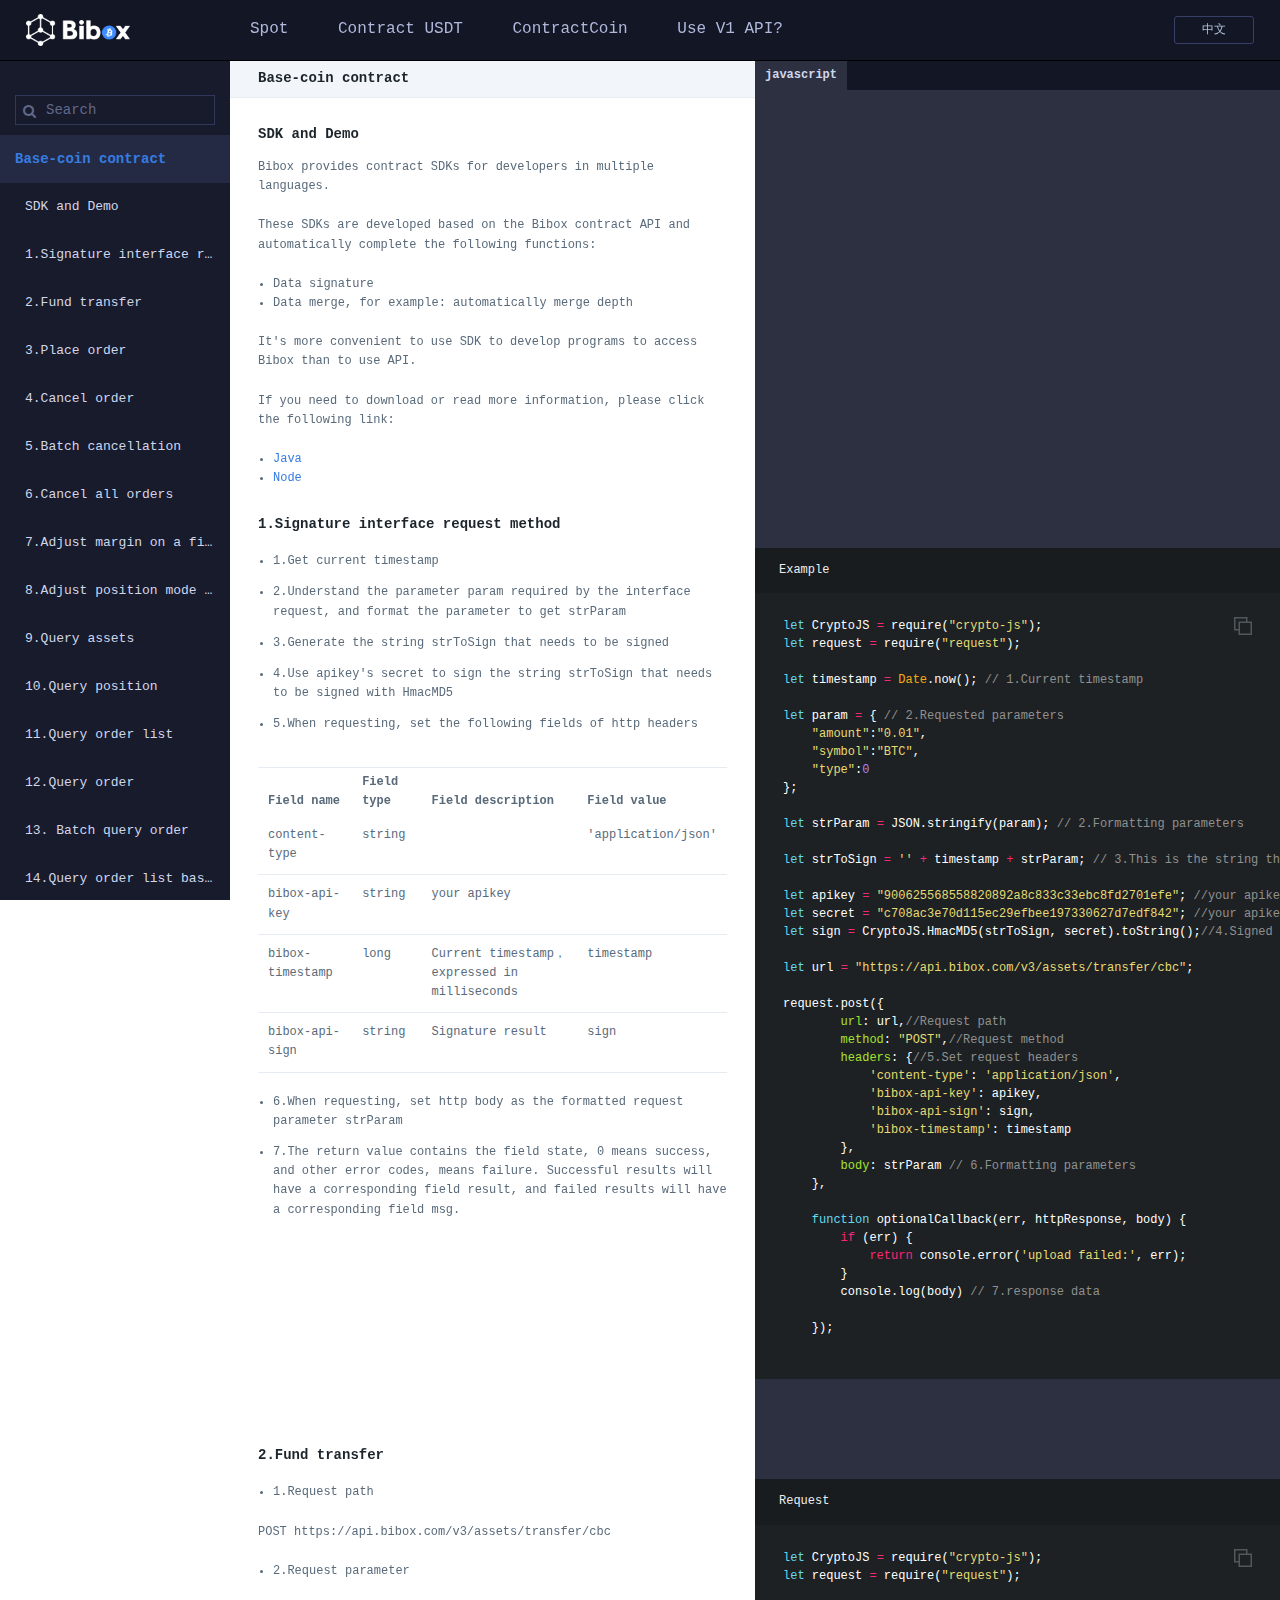
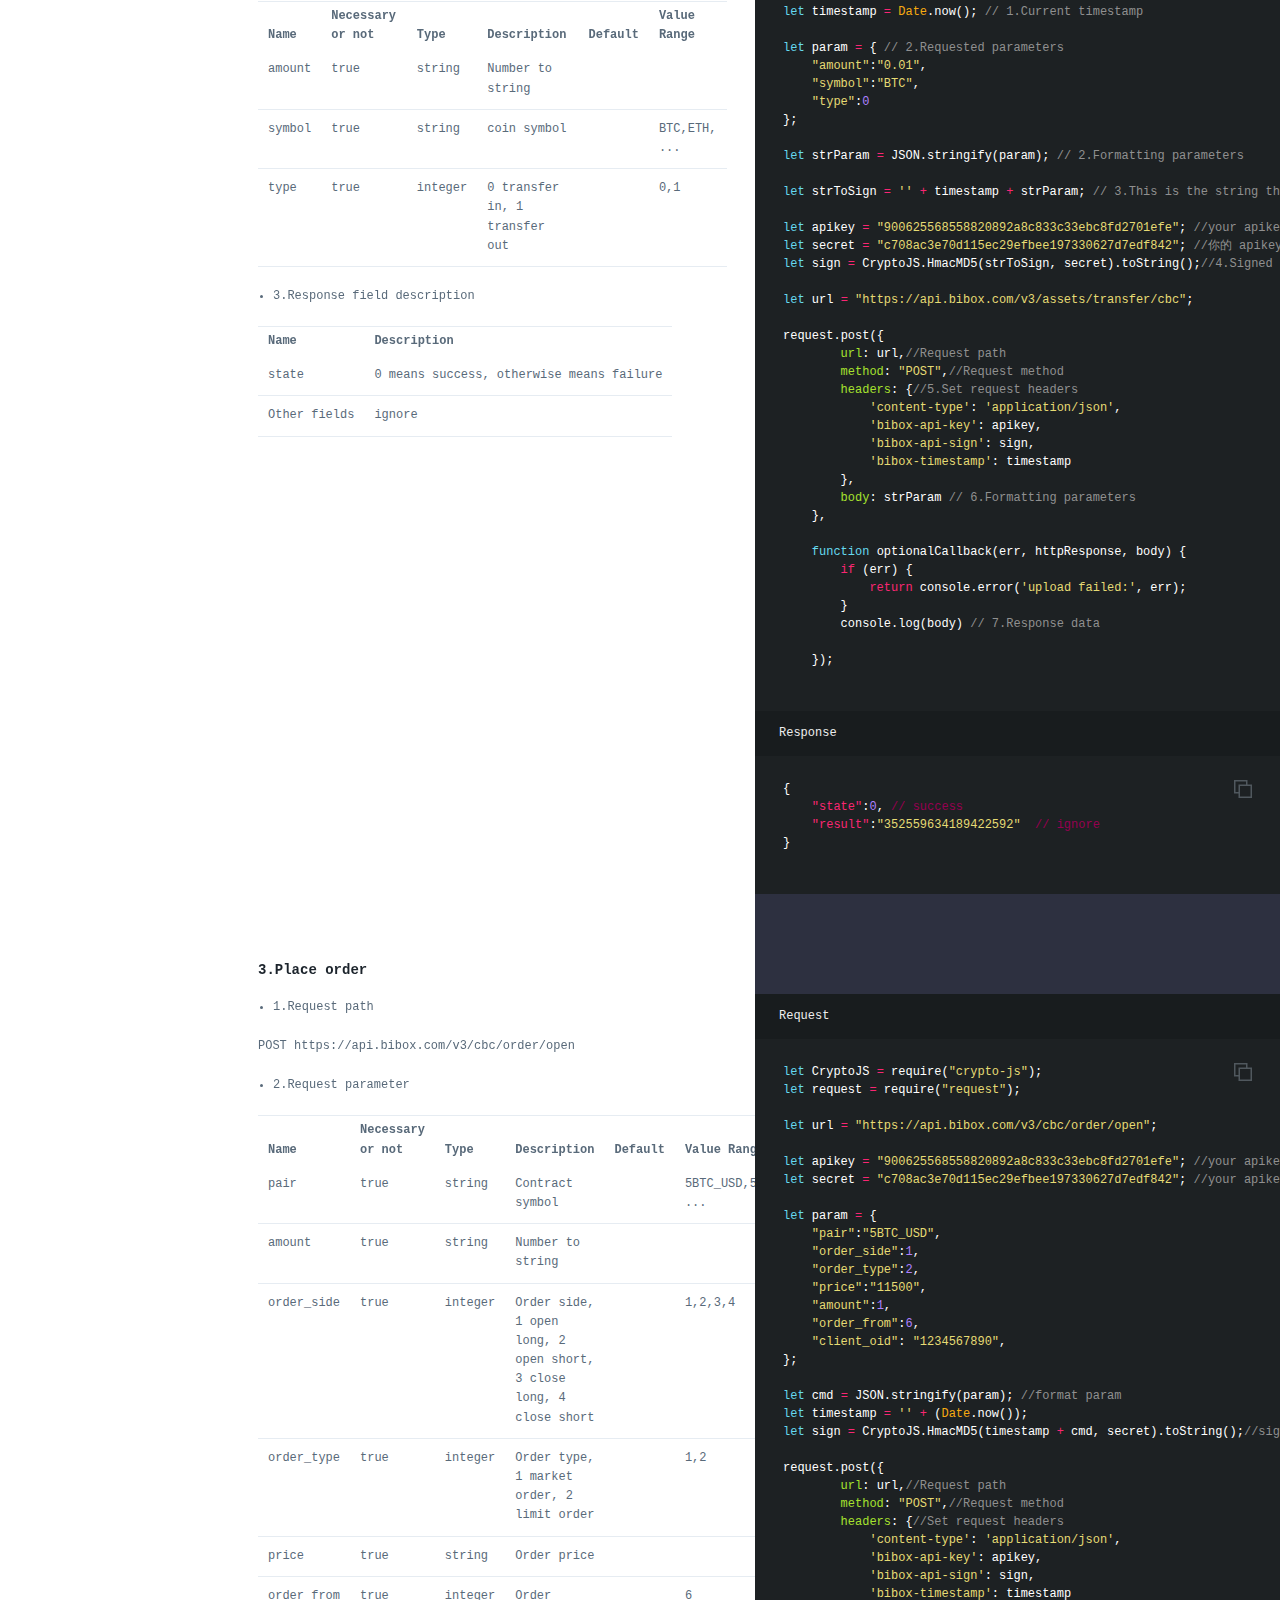
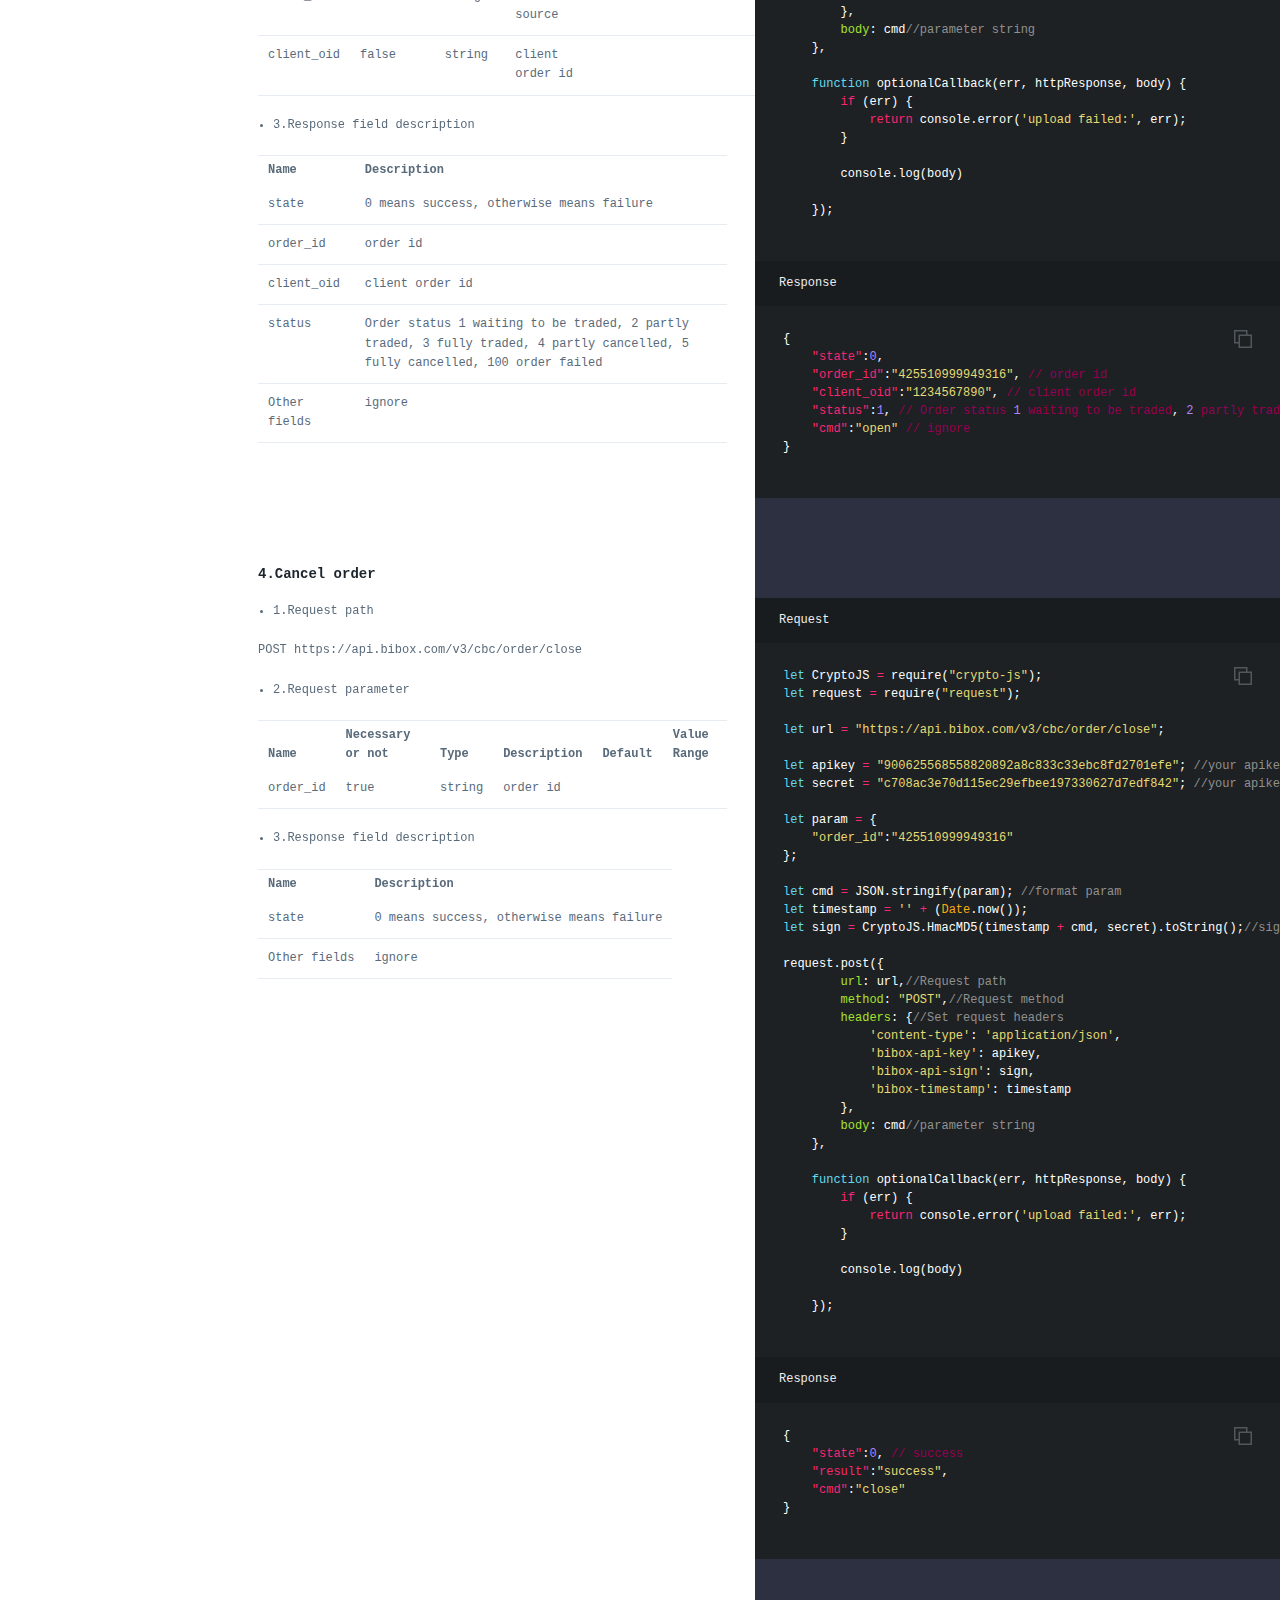
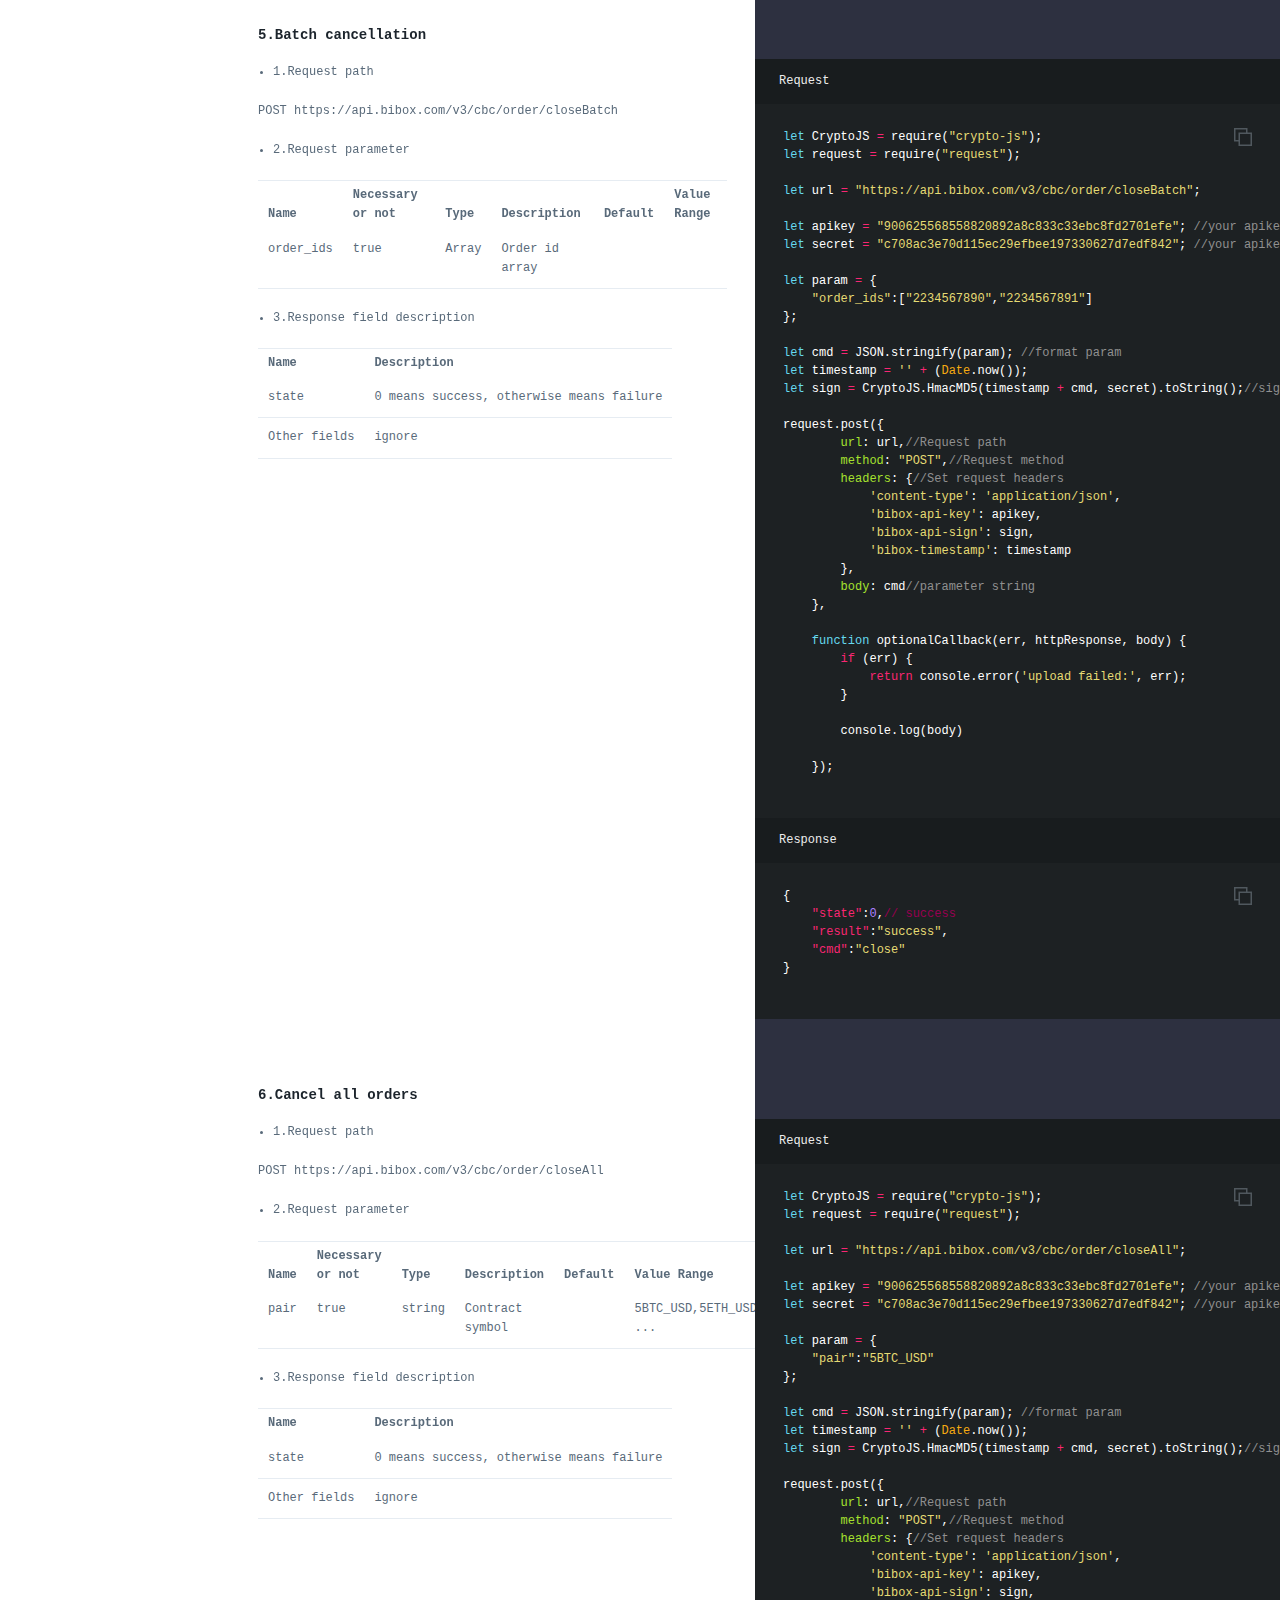
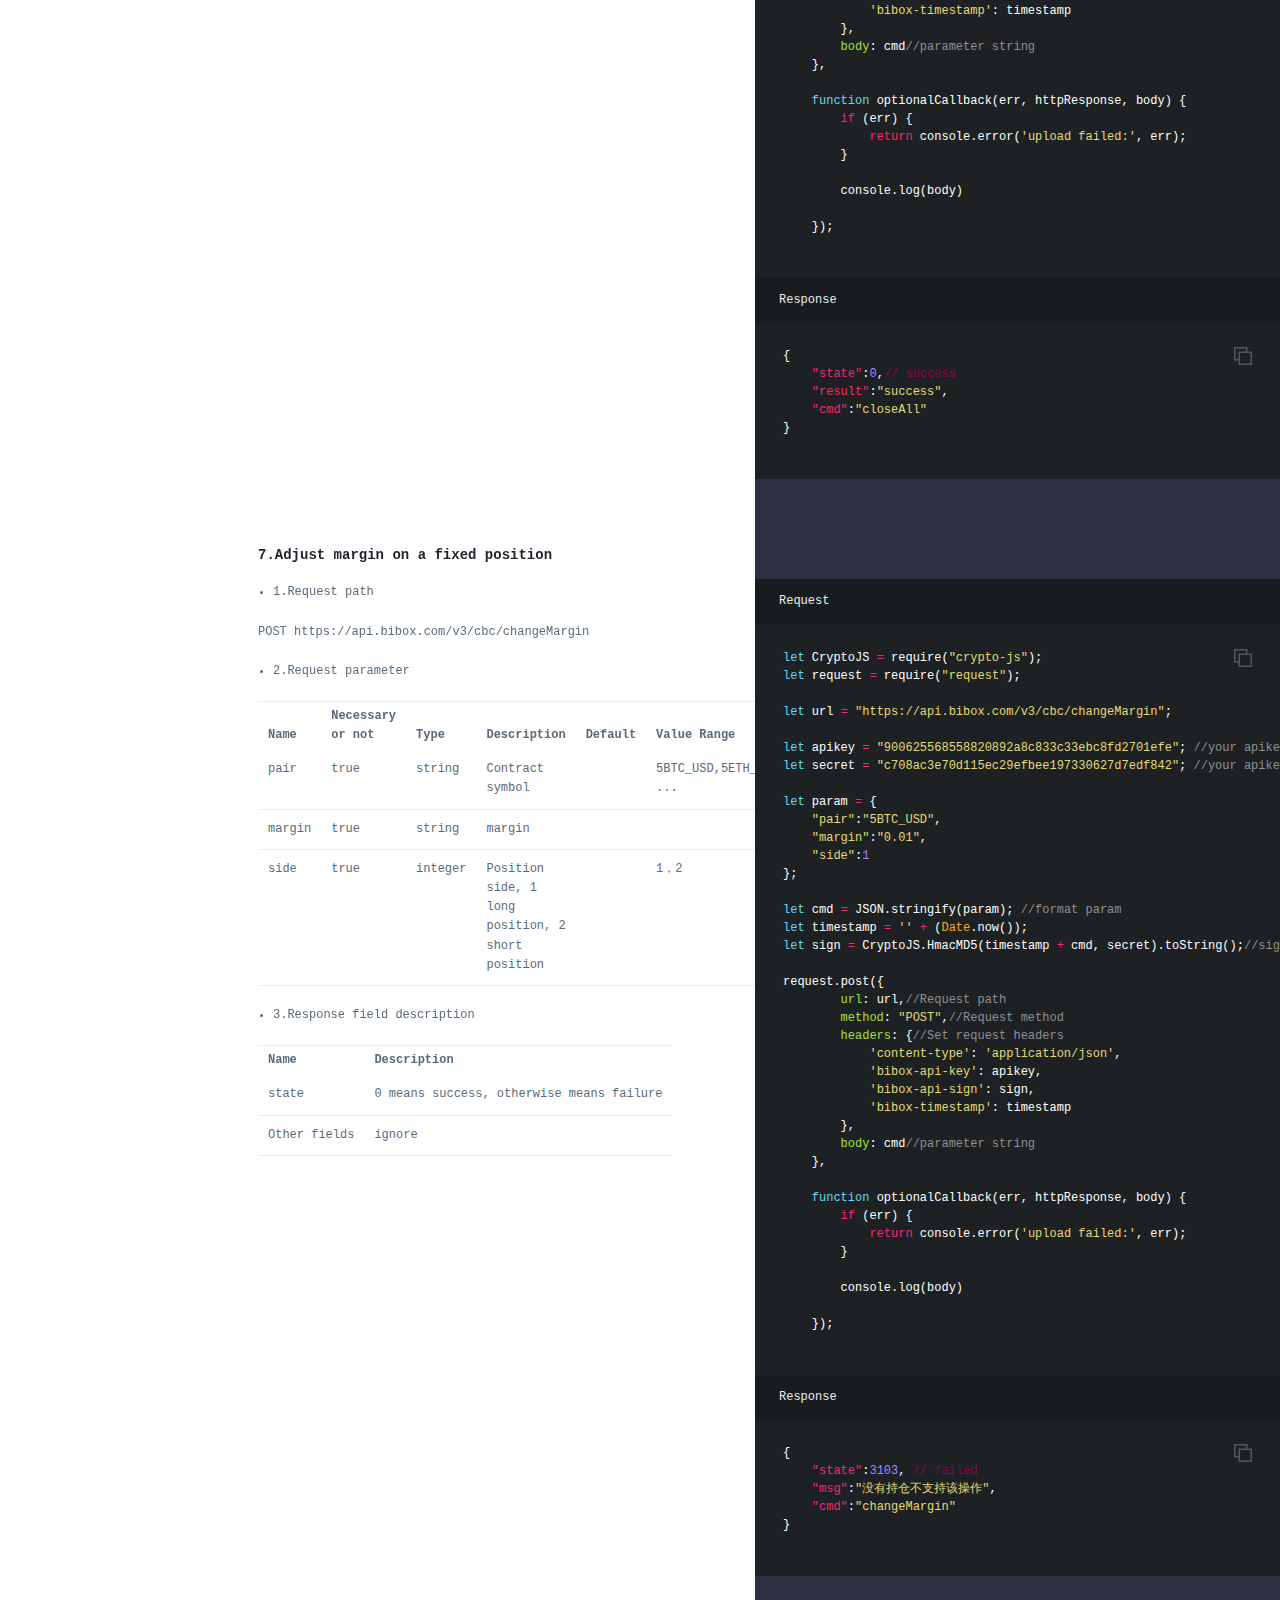
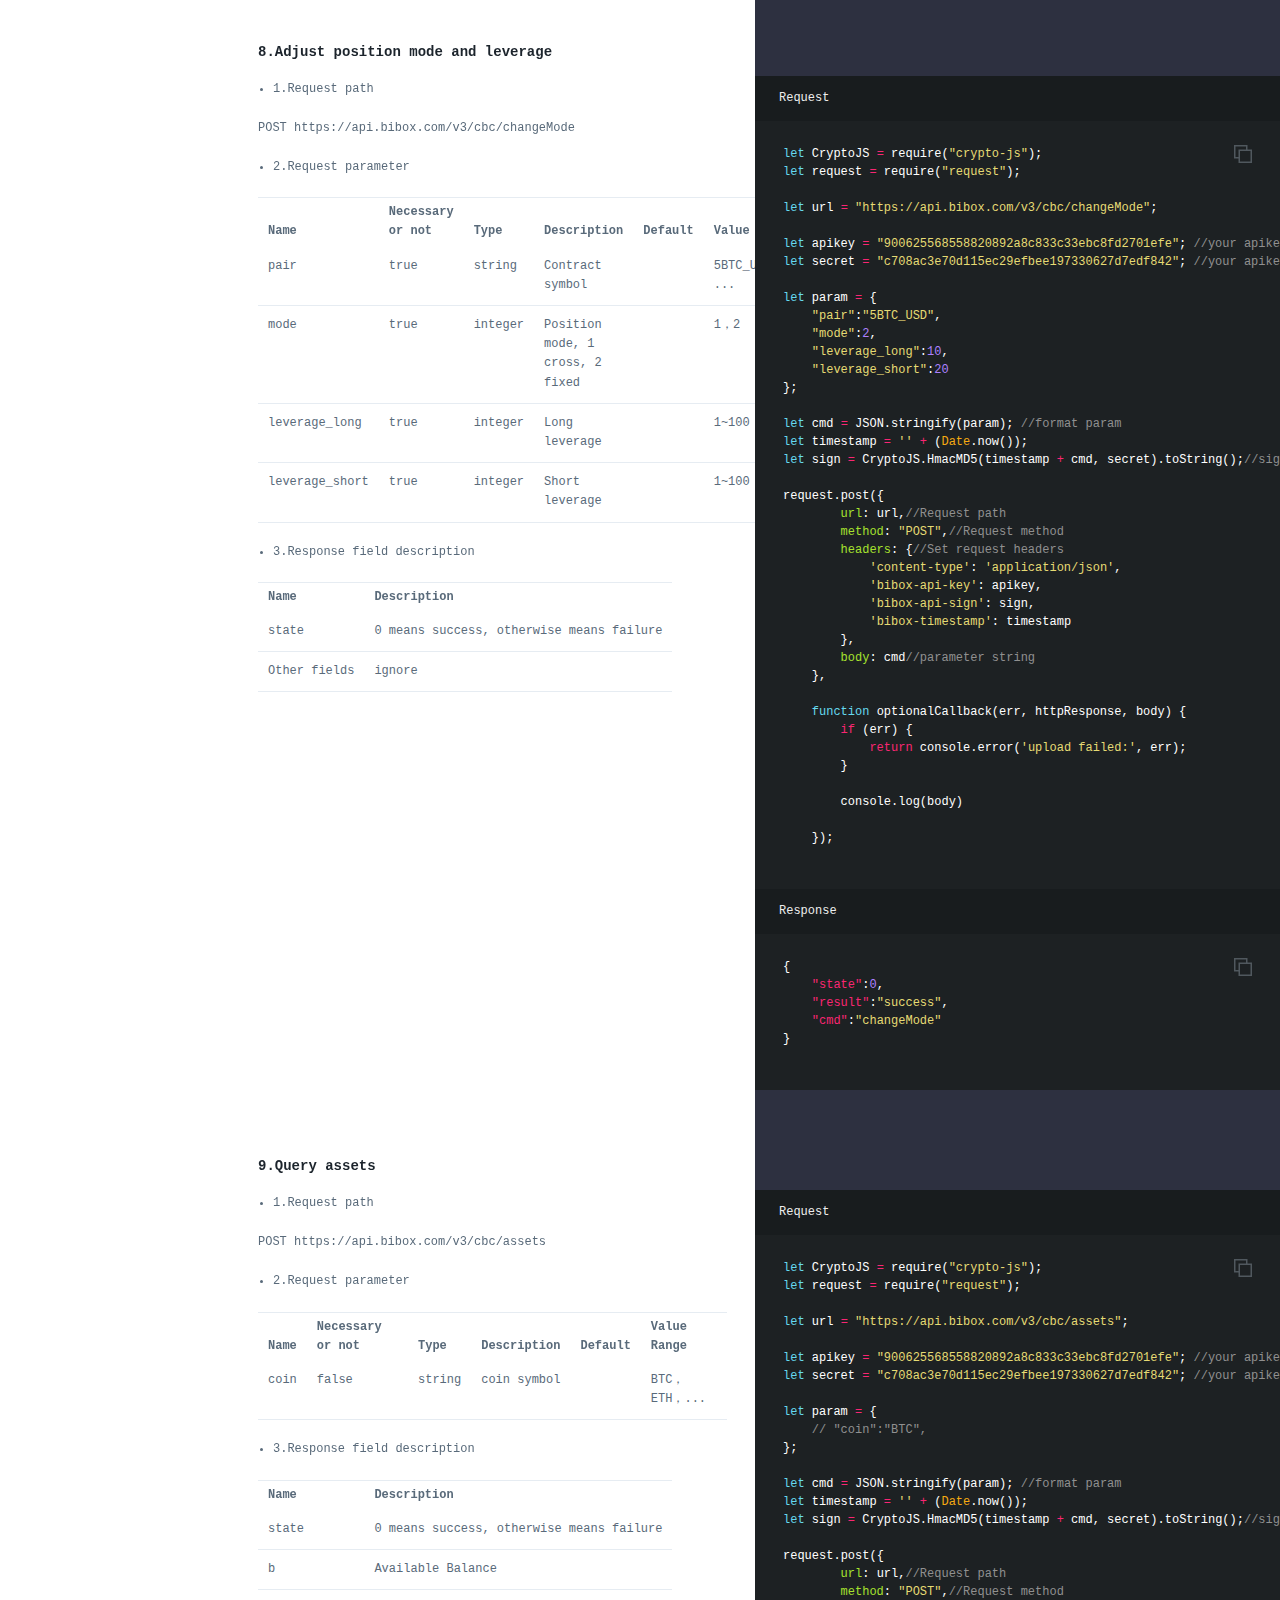
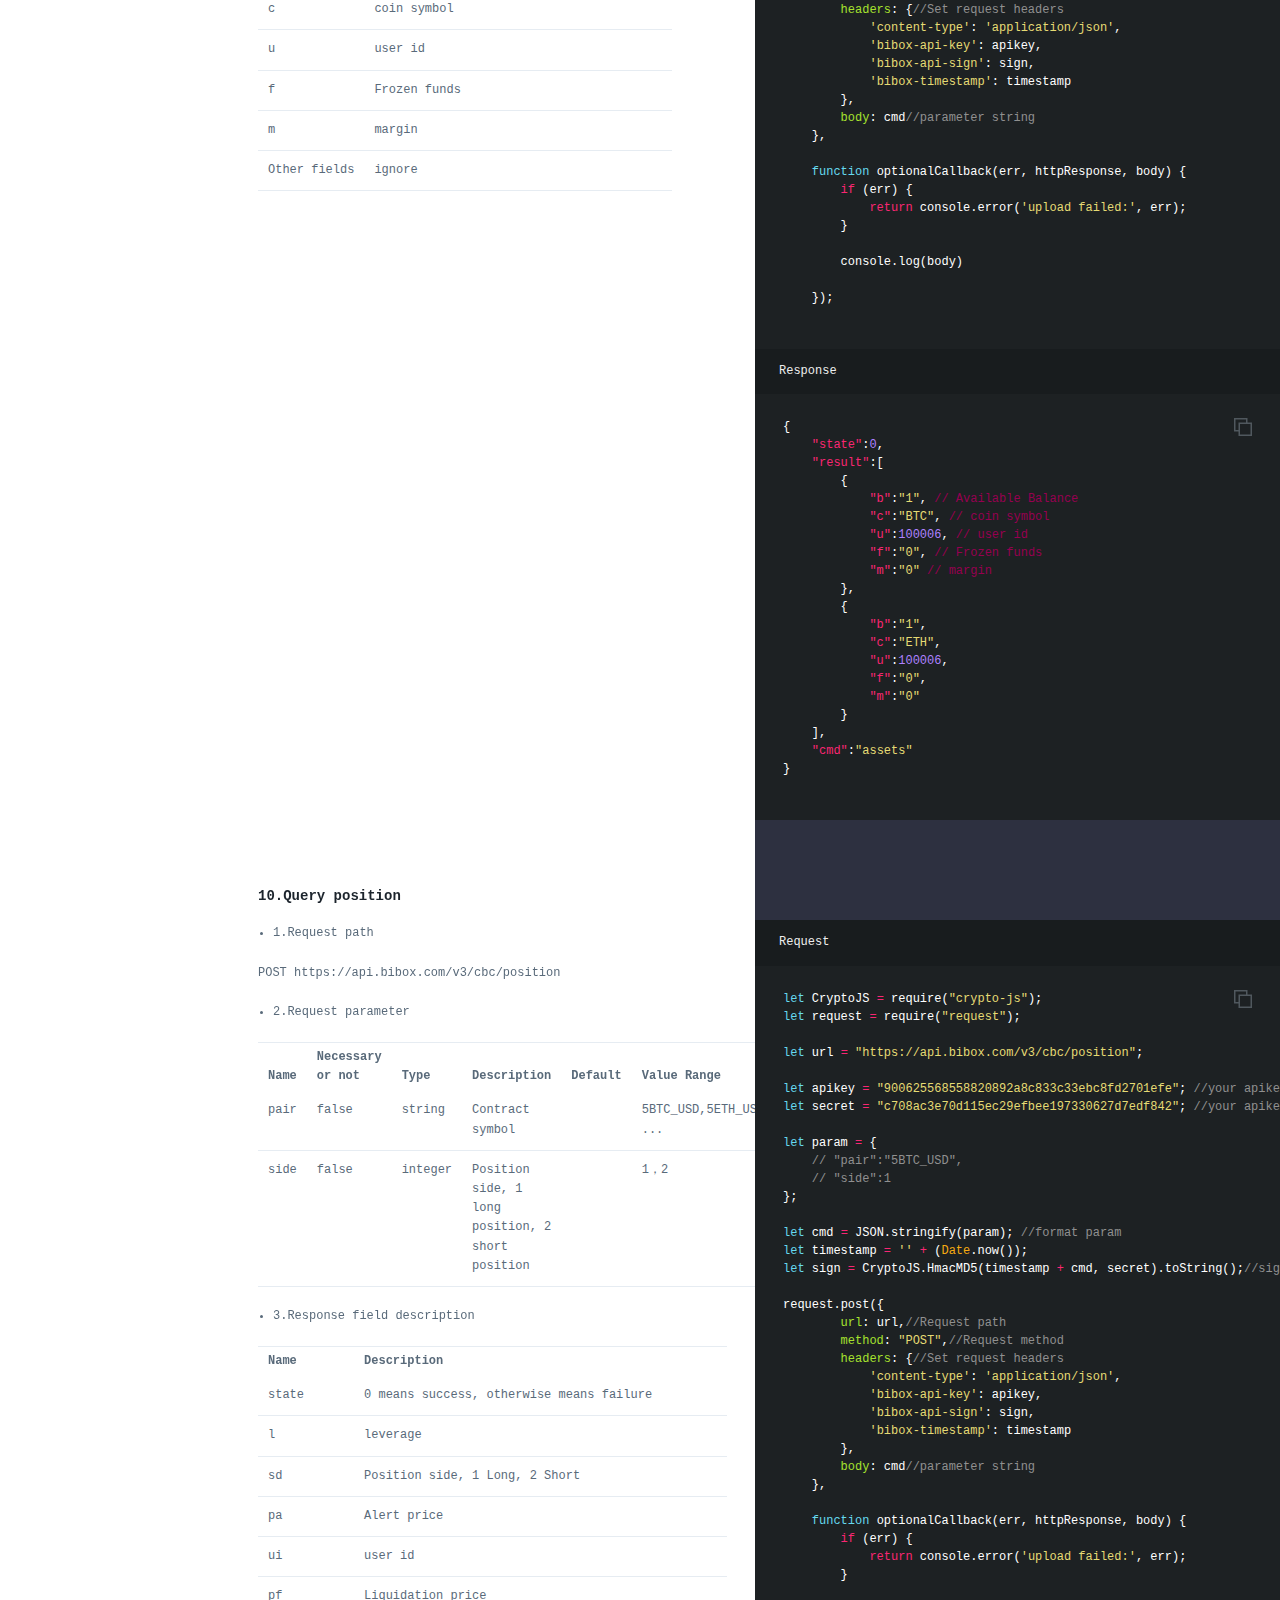
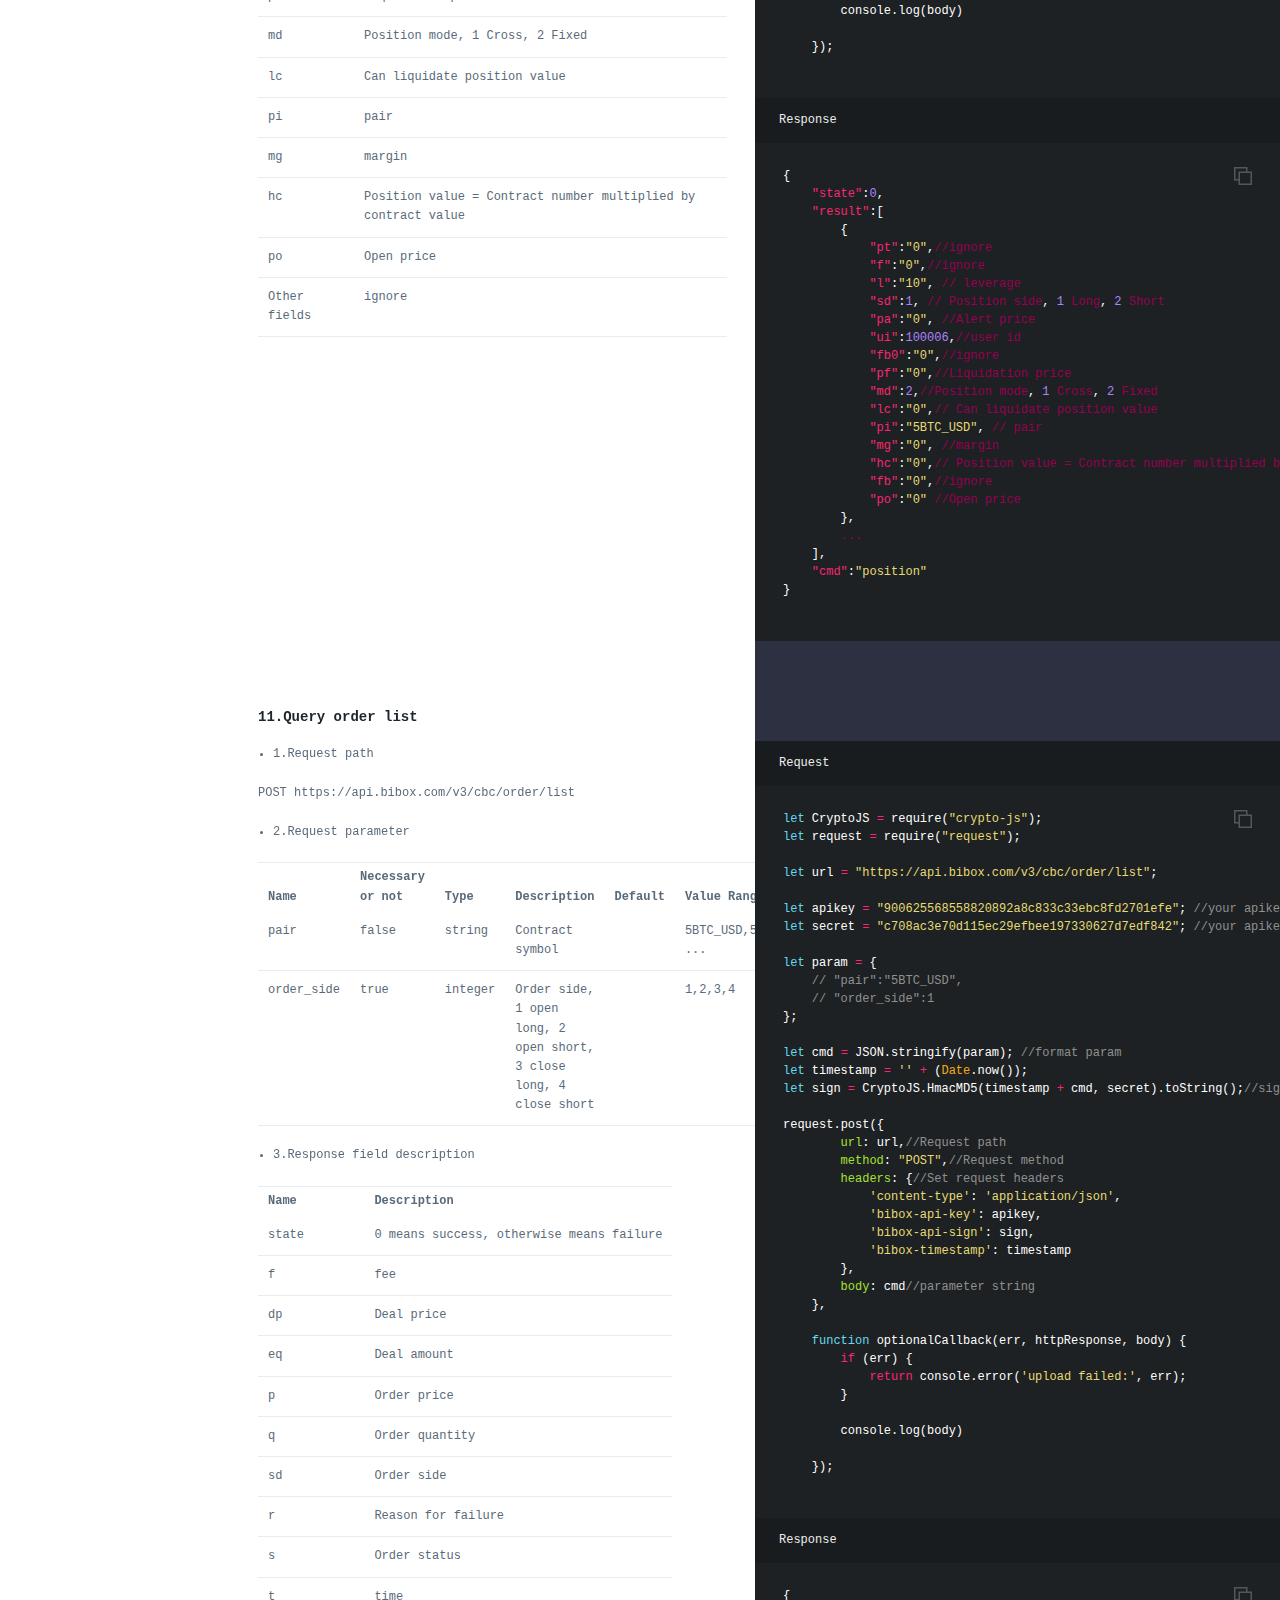
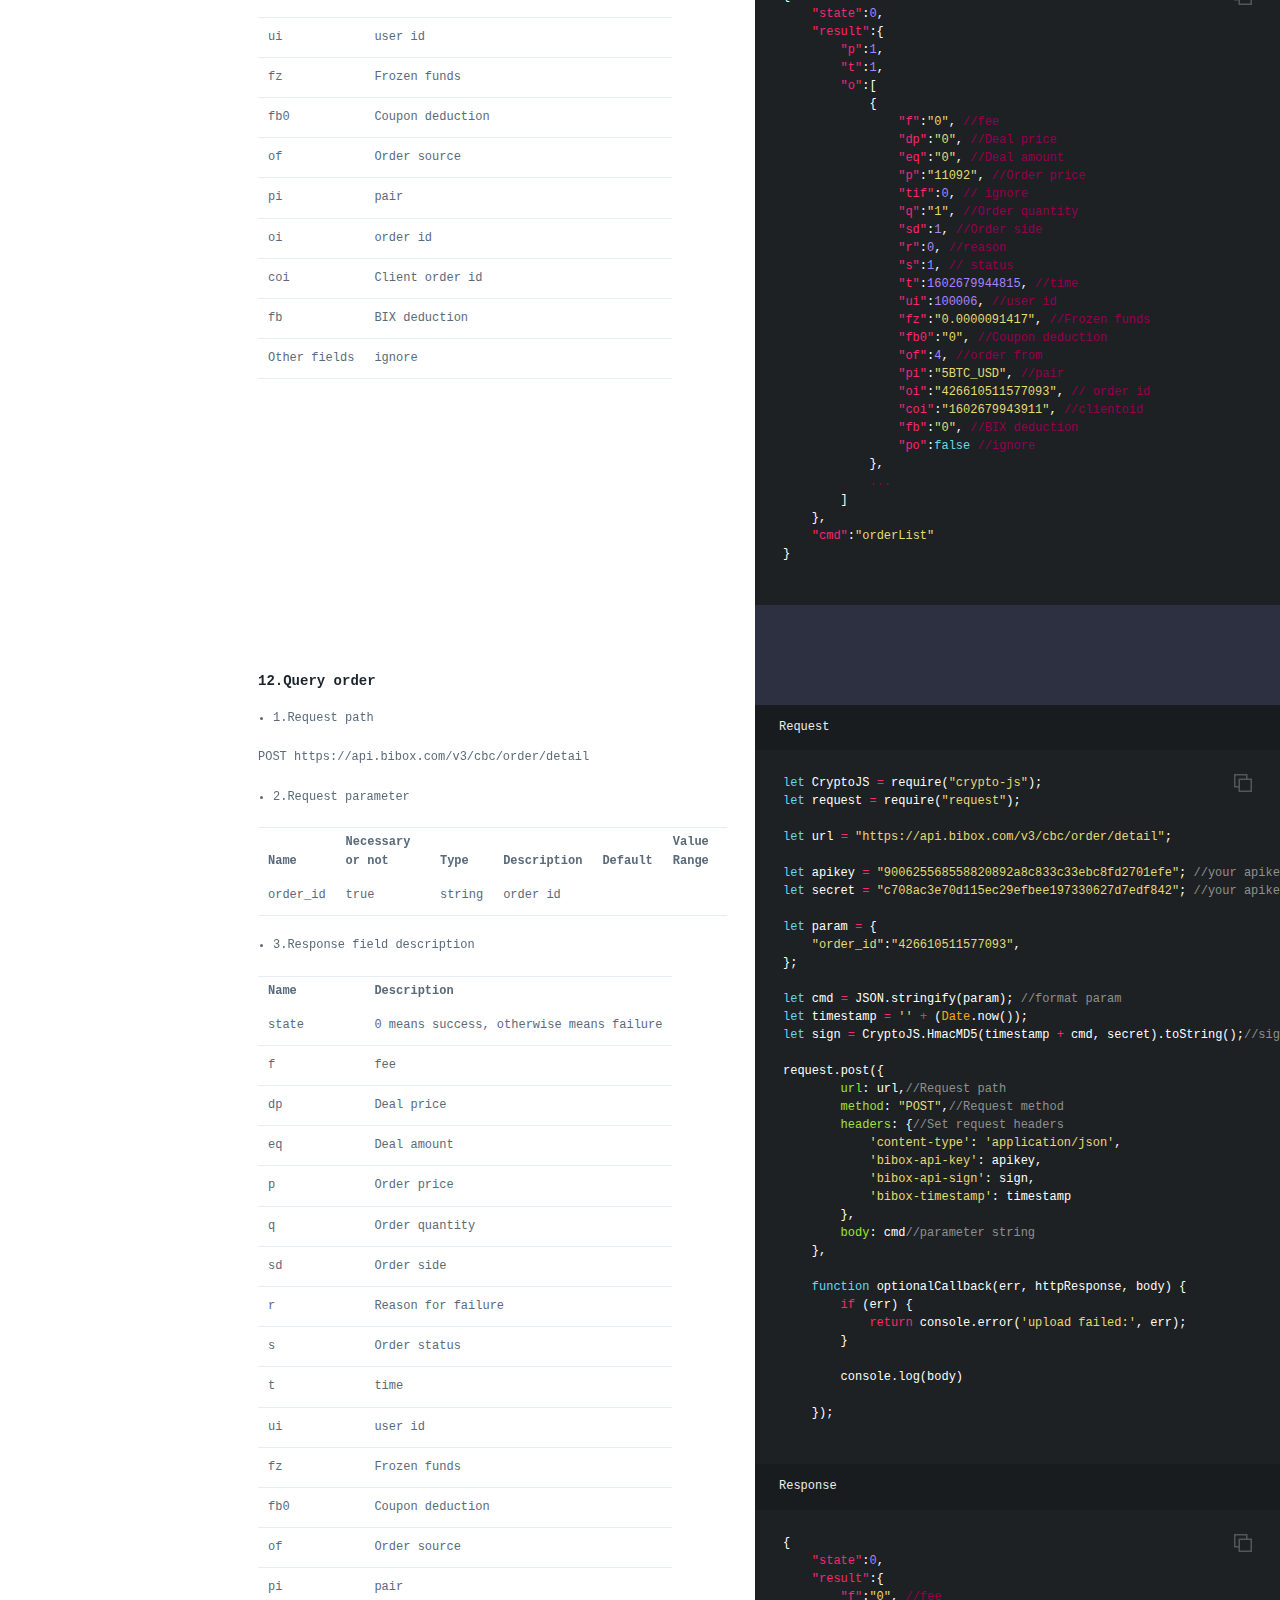
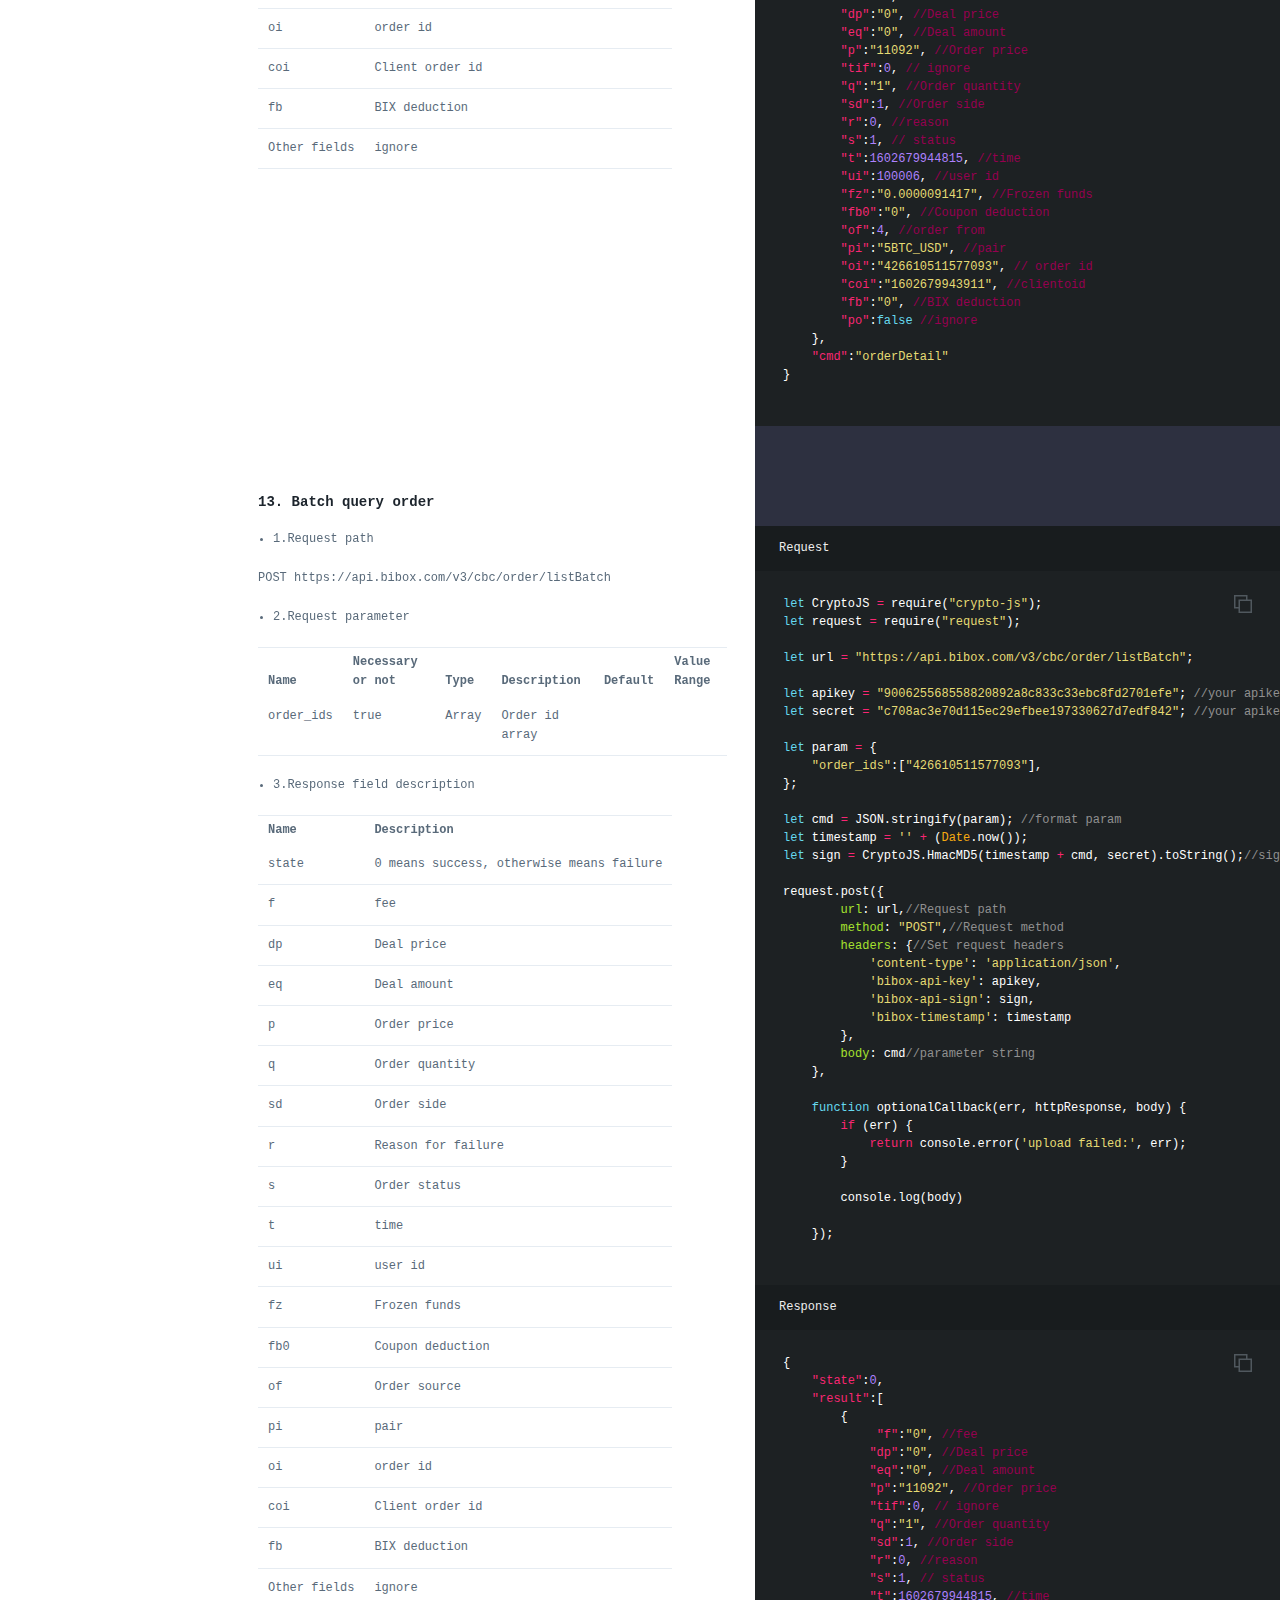
==== bc/en/index.html @ f2b76de6 "update" ====
<!doctype html>
<html>
  <head>
    <meta charset="utf-8">
    <meta content="IE=edge,chrome=1" http-equiv="X-UA-Compatible">
    <meta name="viewport" content="width=device-width, initial-scale=1, maximum-scale=1">
    <title>Bibox API documentation(v3)</title>

    <style media="screen">
      .highlight table td { padding: 5px; }
.highlight table pre { margin: 0; }
.highlight .gh {
  color: #999999;
}
.highlight .sr {
  color: #f6aa11;
}
.highlight .go {
  color: #888888;
}
.highlight .gp {
  color: #555555;
}
.highlight .gs {
}
.highlight .gu {
  color: #aaaaaa;
}
.highlight .nb {
  color: #f6aa11;
}
.highlight .cm {
  color: #75715e;
}
.highlight .cp {
  color: #75715e;
}
.highlight .c1 {
  color: #75715e;
}
.highlight .cs {
  color: #75715e;
}
.highlight .c, .highlight .ch, .highlight .cd, .highlight .cpf {
  color: #75715e;
}
.highlight .err {
  color: #960050;
}
.highlight .gr {
  color: #960050;
}
.highlight .gt {
  color: #960050;
}
.highlight .gd {
  color: #49483e;
}
.highlight .gi {
  color: #49483e;
}
.highlight .ge {
  color: #49483e;
}
.highlight .kc {
  color: #66d9ef;
}
.highlight .kd {
  color: #66d9ef;
}
.highlight .kr {
  color: #66d9ef;
}
.highlight .no {
  color: #66d9ef;
}
.highlight .kt {
  color: #66d9ef;
}
.highlight .mf {
  color: #ae81ff;
}
.highlight .mh {
  color: #ae81ff;
}
.highlight .il {
  color: #ae81ff;
}
.highlight .mi {
  color: #ae81ff;
}
.highlight .mo {
  color: #ae81ff;
}
.highlight .m, .highlight .mb, .highlight .mx {
  color: #ae81ff;
}
.highlight .sc {
  color: #ae81ff;
}
.highlight .se {
  color: #ae81ff;
}
.highlight .ss {
  color: #ae81ff;
}
.highlight .sd {
  color: #e6db74;
}
.highlight .s2 {
  color: #e6db74;
}
.highlight .sb {
  color: #e6db74;
}
.highlight .sh {
  color: #e6db74;
}
.highlight .si {
  color: #e6db74;
}
.highlight .sx {
  color: #e6db74;
}
.highlight .s1 {
  color: #e6db74;
}
.highlight .s, .highlight .sa, .highlight .dl {
  color: #e6db74;
}
.highlight .na {
  color: #a6e22e;
}
.highlight .nc {
  color: #a6e22e;
}
.highlight .nd {
  color: #a6e22e;
}
.highlight .ne {
  color: #a6e22e;
}
.highlight .nf, .highlight .fm {
  color: #a6e22e;
}
.highlight .vc {
  color: #ffffff;
}
.highlight .nn {
  color: #ffffff;
}
.highlight .ni {
  color: #ffffff;
}
.highlight .bp {
  color: #ffffff;
}
.highlight .vg {
  color: #ffffff;
}
.highlight .vi {
  color: #ffffff;
}
.highlight .nv, .highlight .vm {
  color: #ffffff;
}
.highlight .w {
  color: #ffffff;
}
.highlight {
  color: #ffffff;
}
.highlight .n, .highlight .py, .highlight .nx {
  color: #ffffff;
}
.highlight .nl {
  color: #f92672;
}
.highlight .ow {
  color: #f92672;
}
.highlight .nt {
  color: #f92672;
}
.highlight .k, .highlight .kv {
  color: #f92672;
}
.highlight .kn {
  color: #f92672;
}
.highlight .kp {
  color: #f92672;
}
.highlight .o {
  color: #f92672;
}
    </style>
    <style media="print">
      * {
        -webkit-transition:none!important;
        transition:none!important;
      }
      .highlight table td { padding: 5px; }
.highlight table pre { margin: 0; }
.highlight, .highlight .w {
  color: #586e75;
}
.highlight .err {
  color: #002b36;
  background-color: #dc322f;
}
.highlight .c, .highlight .ch, .highlight .cd, .highlight .cm, .highlight .cpf, .highlight .c1, .highlight .cs {
  color: #657b83;
}
.highlight .cp {
  color: #b58900;
}
.highlight .nt {
  color: #b58900;
}
.highlight .o, .highlight .ow {
  color: #93a1a1;
}
.highlight .p, .highlight .pi {
  color: #93a1a1;
}
.highlight .gi {
  color: #859900;
}
.highlight .gd {
  color: #dc322f;
}
.highlight .gh {
  color: #268bd2;
  background-color: #002b36;
  font-weight: bold;
}
.highlight .k, .highlight .kn, .highlight .kp, .highlight .kr, .highlight .kv {
  color: #6c71c4;
}
.highlight .kc {
  color: #cb4b16;
}
.highlight .kt {
  color: #cb4b16;
}
.highlight .kd {
  color: #cb4b16;
}
.highlight .s, .highlight .sa, .highlight .sb, .highlight .sc, .highlight .dl, .highlight .sd, .highlight .s2, .highlight .sh, .highlight .sx, .highlight .s1 {
  color: #859900;
}
.highlight .sr {
  color: #2aa198;
}
.highlight .si {
  color: #d33682;
}
.highlight .se {
  color: #d33682;
}
.highlight .nn {
  color: #b58900;
}
.highlight .nc {
  color: #b58900;
}
.highlight .no {
  color: #b58900;
}
.highlight .na {
  color: #268bd2;
}
.highlight .m, .highlight .mb, .highlight .mf, .highlight .mh, .highlight .mi, .highlight .il, .highlight .mo, .highlight .mx {
  color: #859900;
}
.highlight .ss {
  color: #859900;
}
    </style>
    <link href="stylesheets/screen-1df89a6c.css" rel="stylesheet" media="screen" />
    <link href="stylesheets/print-628c1a7f.css" rel="stylesheet" media="print" />
      <script src="javascripts/all-e033bdd3.js"></script>

    <script>
      $(function() { setupCodeCopy(); });
    </script>
  </head>

  <body class="index" data-languages="[&quot;javascript&quot;]">
    <a href="#" id="nav-button">
      <span>
        <img src="images/navbar-cad8cdcb.png" alt="" />
      </span>
    </a>
    <header>
      <div class="flex_box">
        <img src="images/logo-5720d610.png" class="logo" alt="" />
        <div class="nav_box">
          <span class="nav_cell nav_tab">
            <a href="/v3/spot/zh/" id="btn_spot">现货</a>
          </span>
          <span class="nav_cell nav_tab">
            <a href="/v3/contract/zh/" id="btn_contract">U本位永续合约</a>
          </span>
          <span class="nav_cell nav_tab">
            <a href="/v3/bc/zh/" id="btn_contract_coin">币本位永续合约</a>
          </span>
          <span class="nav_cell nav_tab">
            <a href="https://biboxcom.github.io/zh-hans/" id="btn_v1">使用v1版本API</a>
          </span>
        </div>
      </div>
      <a href="/v3/spot/en/" class="lang" id="lang_box">English</a>
    </header>
    <div class="toc-wrapper">
        <div class="lang-selector">
              <a href="#" data-language-name="javascript">javascript</a>
        </div>
        <div class="search">
          <input type="text" class="search" id="input-search" placeholder="Search">
        </div>
        <ul class="search-results"></ul>
      <ul id="toc" class="toc-list-h1">
          <li>
            <a href="#base-coin-contract" class="toc-h1 toc-link" data-title="Base-coin contract">Base-coin contract</a>
              <ul class="toc-list-h2">
                  <li>
                    <a href="#sdk-and-demo" class="toc-h2 toc-link" data-title="SDK and Demo">SDK and Demo</a>
                  </li>
                  <li>
                    <a href="#1-signature-interface-request-method" class="toc-h2 toc-link" data-title="1.Signature interface request method">1.Signature interface request method</a>
                  </li>
                  <li>
                    <a href="#2-fund-transfer" class="toc-h2 toc-link" data-title="2.Fund transfer">2.Fund transfer</a>
                  </li>
                  <li>
                    <a href="#3-place-order" class="toc-h2 toc-link" data-title="3.Place order">3.Place order</a>
                  </li>
                  <li>
                    <a href="#4-cancel-order" class="toc-h2 toc-link" data-title="4.Cancel order">4.Cancel order</a>
                  </li>
                  <li>
                    <a href="#5-batch-cancellation" class="toc-h2 toc-link" data-title="5.Batch cancellation">5.Batch cancellation</a>
                  </li>
                  <li>
                    <a href="#6-cancel-all-orders" class="toc-h2 toc-link" data-title="6.Cancel all orders">6.Cancel all orders</a>
                  </li>
                  <li>
                    <a href="#7-adjust-margin-on-a-fixed-position" class="toc-h2 toc-link" data-title="7.Adjust margin on a fixed position">7.Adjust margin on a fixed position</a>
                  </li>
                  <li>
                    <a href="#8-adjust-position-mode-and-leverage" class="toc-h2 toc-link" data-title="8.Adjust position mode and leverage">8.Adjust position mode and leverage</a>
                  </li>
                  <li>
                    <a href="#9-query-assets" class="toc-h2 toc-link" data-title="9.Query assets">9.Query assets</a>
                  </li>
                  <li>
                    <a href="#10-query-position" class="toc-h2 toc-link" data-title="10.Query position">10.Query position</a>
                  </li>
                  <li>
                    <a href="#11-query-order-list" class="toc-h2 toc-link" data-title="11.Query order list">11.Query order list</a>
                  </li>
                  <li>
                    <a href="#12-query-order" class="toc-h2 toc-link" data-title="12.Query order">12.Query order</a>
                  </li>
                  <li>
                    <a href="#13-batch-query-order" class="toc-h2 toc-link" data-title="13. Batch query order">13. Batch query order</a>
                  </li>
                  <li>
                    <a href="#14-query-order-list-based-on-clientoid" class="toc-h2 toc-link" data-title="14.Query order list based on clientoid">14.Query order list based on clientoid</a>
                  </li>
                  <li>
                    <a href="#15-get-server-time" class="toc-h2 toc-link" data-title="15.Get server time">15.Get server time</a>
                  </li>
                  <li>
                    <a href="#16-qeury-position-holding-changed-records" class="toc-h2 toc-link" data-title="16.Qeury position holding changed records">16.Qeury position holding changed records</a>
                  </li>
                  <li>
                    <a href="#17-query-order-deals-detail" class="toc-h2 toc-link" data-title="17.Query order deals detail">17.Query order deals detail</a>
                  </li>
                  <li>
                    <a href="#18-query-historical-orders" class="toc-h2 toc-link" data-title="18.Query historical orders">18.Query historical orders</a>
                  </li>
                  <li>
                    <a href="#19-query-order" class="toc-h2 toc-link" data-title="19.Query order">19.Query order</a>
                  </li>
                  <li>
                    <a href="#20-qeury-fund-fee-rate" class="toc-h2 toc-link" data-title="20.Qeury fund fee rate">20.Qeury fund fee rate</a>
                  </li>
                  <li>
                    <a href="#21-qeury-tag-price" class="toc-h2 toc-link" data-title="21.Qeury tag price">21.Qeury tag price</a>
                  </li>
                  <li>
                    <a href="#22-query-basic-contract-information" class="toc-h2 toc-link" data-title="22.Query basic contract information">22.Query basic contract information</a>
                  </li>
                  <li>
                    <a href="#23-query-accuracy-configuration" class="toc-h2 toc-link" data-title="23.Query accuracy configuration">23.Query accuracy configuration</a>
                  </li>
                  <li>
                    <a href="#24-query-kline" class="toc-h2 toc-link" data-title="24.Query Kline">24.Query Kline</a>
                  </li>
                  <li>
                    <a href="#25-query-market-depth" class="toc-h2 toc-link" data-title="25.Query market depth">25.Query market depth</a>
                  </li>
                  <li>
                    <a href="#26-subscription-to-kline" class="toc-h2 toc-link" data-title="26.Subscription to Kline">26.Subscription to Kline</a>
                  </li>
                  <li>
                    <a href="#27-subscription-to-tag-price" class="toc-h2 toc-link" data-title="27.Subscription to Tag price">27.Subscription to Tag price</a>
                  </li>
                  <li>
                    <a href="#28-subscription-to-market-depth" class="toc-h2 toc-link" data-title="28.Subscription to Market depth">28.Subscription to Market depth</a>
                  </li>
                  <li>
                    <a href="#29-subscription-to-deals-detail" class="toc-h2 toc-link" data-title="29.Subscription to deals detail">29.Subscription to deals detail</a>
                  </li>
                  <li>
                    <a href="#30-subscription-to-ticker" class="toc-h2 toc-link" data-title="30.Subscription to ticker">30.Subscription to ticker</a>
                  </li>
                  <li>
                    <a href="#31-subscription-to-user-data" class="toc-h2 toc-link" data-title="31.Subscription to user data">31.Subscription to user data</a>
                  </li>
                  <li>
                    <a href="#32-get-assets-from-subscribed-user-data" class="toc-h2 toc-link" data-title="32.Get assets from subscribed user data">32.Get assets from subscribed user data</a>
                  </li>
                  <li>
                    <a href="#33-get-position-from-subscribed-user-data" class="toc-h2 toc-link" data-title="33.Get position from subscribed user data">33.Get position from subscribed user data</a>
                  </li>
                  <li>
                    <a href="#34-get-order-from-subscribed-user-data" class="toc-h2 toc-link" data-title="34.Get order from subscribed user data">34.Get order from subscribed user data</a>
                  </li>
                  <li>
                    <a href="#35-get-deals-detail-from-subscribed-user-data" class="toc-h2 toc-link" data-title="35.Get deals detail from subscribed user data">35.Get deals detail from subscribed user data</a>
                  </li>
                  <li>
                    <a href="#36-get-passive-changes-in-positions-from-subscribed-user-data" class="toc-h2 toc-link" data-title="36.Get passive changes in positions from subscribed user data">36.Get passive changes in positions from subscribed user data</a>
                  </li>
              </ul>
          </li>
          <li>
            <a href="#errors" class="toc-h1 toc-link" data-title="Errors">Errors</a>
              <ul class="toc-list-h2">
                  <li>
                    <a href="#e08c1d4f9a" class="toc-h2 toc-link" data-title="错误码">错误码</a>
                  </li>
              </ul>
          </li>
      </ul>
        <ul class="toc-footer">
            <li><a href='https://www.bibox.com'>Start trading</a></li>
        </ul>
    </div>
    <div class="page-wrapper">
      <div class="dark-box"></div>
      <div class="content">
        <h1 id='base-coin-contract'>Base-coin contract</h1><h2 id='sdk-and-demo'>SDK and Demo</h2>
<p>Bibox provides contract SDKs for developers in multiple languages.</p>

<p>These SDKs are developed based on the Bibox contract API and automatically complete the following functions:</p>

<ul>
<li>Data signature</li>
<li>Data merge, for example: automatically merge depth</li>
</ul>

<p>It&#39;s more convenient to use SDK to develop programs to access Bibox than to use API.</p>

<p>If you need to download or read more information, please click the following link:</p>

<ul>
<li><a href="https://github.com/Biboxcom/futures_java">Java</a></li>
<li><a href="https://github.com/Biboxcom/futures_nodejs">Node</a></li>
</ul>
<h2 id='1-signature-interface-request-method'>1.Signature interface request method</h2>
<blockquote>
<p>Example</p>
</blockquote>
<div class="highlight"><pre class="highlight javascript tab-javascript"><code><span class="kd">let</span> <span class="nx">CryptoJS</span> <span class="o">=</span> <span class="nx">require</span><span class="p">(</span><span class="dl">"</span><span class="s2">crypto-js</span><span class="dl">"</span><span class="p">);</span>
<span class="kd">let</span> <span class="nx">request</span> <span class="o">=</span> <span class="nx">require</span><span class="p">(</span><span class="dl">"</span><span class="s2">request</span><span class="dl">"</span><span class="p">);</span>

<span class="kd">let</span> <span class="nx">timestamp</span> <span class="o">=</span> <span class="nb">Date</span><span class="p">.</span><span class="nx">now</span><span class="p">();</span> <span class="c1">// 1.Current timestamp</span>

<span class="kd">let</span> <span class="nx">param</span> <span class="o">=</span> <span class="p">{</span> <span class="c1">// 2.Requested parameters</span>
    <span class="dl">"</span><span class="s2">amount</span><span class="dl">"</span><span class="p">:</span><span class="dl">"</span><span class="s2">0.01</span><span class="dl">"</span><span class="p">,</span>
    <span class="dl">"</span><span class="s2">symbol</span><span class="dl">"</span><span class="p">:</span><span class="dl">"</span><span class="s2">BTC</span><span class="dl">"</span><span class="p">,</span>
    <span class="dl">"</span><span class="s2">type</span><span class="dl">"</span><span class="p">:</span><span class="mi">0</span>
<span class="p">};</span>

<span class="kd">let</span> <span class="nx">strParam</span> <span class="o">=</span> <span class="nx">JSON</span><span class="p">.</span><span class="nx">stringify</span><span class="p">(</span><span class="nx">param</span><span class="p">);</span> <span class="c1">// 2.Formatting parameters</span>

<span class="kd">let</span> <span class="nx">strToSign</span> <span class="o">=</span> <span class="dl">''</span> <span class="o">+</span> <span class="nx">timestamp</span> <span class="o">+</span> <span class="nx">strParam</span><span class="p">;</span> <span class="c1">// 3.This is the string that needs to be signed</span>

<span class="kd">let</span> <span class="nx">apikey</span> <span class="o">=</span> <span class="dl">"</span><span class="s2">900625568558820892a8c833c33ebc8fd2701efe</span><span class="dl">"</span><span class="p">;</span> <span class="c1">//your apikey</span>
<span class="kd">let</span> <span class="nx">secret</span> <span class="o">=</span> <span class="dl">"</span><span class="s2">c708ac3e70d115ec29efbee197330627d7edf842</span><span class="dl">"</span><span class="p">;</span> <span class="c1">//your apikey secret</span>
<span class="kd">let</span> <span class="nx">sign</span> <span class="o">=</span> <span class="nx">CryptoJS</span><span class="p">.</span><span class="nx">HmacMD5</span><span class="p">(</span><span class="nx">strToSign</span><span class="p">,</span> <span class="nx">secret</span><span class="p">).</span><span class="nx">toString</span><span class="p">();</span><span class="c1">//4.Signed result</span>

<span class="kd">let</span> <span class="nx">url</span> <span class="o">=</span> <span class="dl">"</span><span class="s2">https://api.bibox.com/v3/assets/transfer/cbc</span><span class="dl">"</span><span class="p">;</span>

<span class="nx">request</span><span class="p">.</span><span class="nx">post</span><span class="p">({</span>
        <span class="na">url</span><span class="p">:</span> <span class="nx">url</span><span class="p">,</span><span class="c1">//Request path</span>
        <span class="na">method</span><span class="p">:</span> <span class="dl">"</span><span class="s2">POST</span><span class="dl">"</span><span class="p">,</span><span class="c1">//Request method</span>
        <span class="na">headers</span><span class="p">:</span> <span class="p">{</span><span class="c1">//5.Set request headers</span>
            <span class="dl">'</span><span class="s1">content-type</span><span class="dl">'</span><span class="p">:</span> <span class="dl">'</span><span class="s1">application/json</span><span class="dl">'</span><span class="p">,</span>
            <span class="dl">'</span><span class="s1">bibox-api-key</span><span class="dl">'</span><span class="p">:</span> <span class="nx">apikey</span><span class="p">,</span>
            <span class="dl">'</span><span class="s1">bibox-api-sign</span><span class="dl">'</span><span class="p">:</span> <span class="nx">sign</span><span class="p">,</span>
            <span class="dl">'</span><span class="s1">bibox-timestamp</span><span class="dl">'</span><span class="p">:</span> <span class="nx">timestamp</span>
        <span class="p">},</span>
        <span class="na">body</span><span class="p">:</span> <span class="nx">strParam</span> <span class="c1">// 6.Formatting parameters</span>
    <span class="p">},</span>

    <span class="kd">function</span> <span class="nx">optionalCallback</span><span class="p">(</span><span class="nx">err</span><span class="p">,</span> <span class="nx">httpResponse</span><span class="p">,</span> <span class="nx">body</span><span class="p">)</span> <span class="p">{</span>
        <span class="k">if</span> <span class="p">(</span><span class="nx">err</span><span class="p">)</span> <span class="p">{</span>
            <span class="k">return</span> <span class="nx">console</span><span class="p">.</span><span class="nx">error</span><span class="p">(</span><span class="dl">'</span><span class="s1">upload failed:</span><span class="dl">'</span><span class="p">,</span> <span class="nx">err</span><span class="p">);</span>
        <span class="p">}</span>
        <span class="nx">console</span><span class="p">.</span><span class="nx">log</span><span class="p">(</span><span class="nx">body</span><span class="p">)</span> <span class="c1">// 7.response data</span>

    <span class="p">});</span>

</code></pre></div>
<ul>
<li><p>1.Get current timestamp</p></li>
<li><p>2.Understand the parameter param required by the interface request, and format the parameter to get strParam</p></li>
<li><p>3.Generate the string strToSign that needs to be signed</p></li>
<li><p>4.Use apikey&#39;s secret to sign the string strToSign that needs to be signed with HmacMD5</p></li>
<li><p>5.When requesting, set the following fields of http headers</p></li>
</ul>

<table><thead>
<tr>
<th>Field name</th>
<th>Field type</th>
<th>Field description</th>
<th>Field value</th>
</tr>
</thead><tbody>
<tr>
<td>content-type</td>
<td>string</td>
<td></td>
<td>&#39;application/json&#39;</td>
</tr>
<tr>
<td>bibox-api-key</td>
<td>string</td>
<td>your apikey</td>
<td></td>
</tr>
<tr>
<td>bibox-timestamp</td>
<td>long</td>
<td>Current timestamp，expressed in milliseconds</td>
<td>timestamp</td>
</tr>
<tr>
<td>bibox-api-sign</td>
<td>string</td>
<td>Signature result</td>
<td>sign</td>
</tr>
</tbody></table>

<ul>
<li><p>6.When requesting, set http body as the formatted request parameter strParam </p></li>
<li><p>7.The return value contains the field state, 0 means success, and other error codes, means failure. Successful results will have a corresponding field result, and failed results will have a corresponding field msg.</p></li>
</ul>
<h2 id='2-fund-transfer'>2.Fund transfer</h2>
<blockquote>
<p>Request</p>
</blockquote>
<div class="highlight"><pre class="highlight javascript tab-javascript"><code><span class="kd">let</span> <span class="nx">CryptoJS</span> <span class="o">=</span> <span class="nx">require</span><span class="p">(</span><span class="dl">"</span><span class="s2">crypto-js</span><span class="dl">"</span><span class="p">);</span>
<span class="kd">let</span> <span class="nx">request</span> <span class="o">=</span> <span class="nx">require</span><span class="p">(</span><span class="dl">"</span><span class="s2">request</span><span class="dl">"</span><span class="p">);</span>

<span class="kd">let</span> <span class="nx">timestamp</span> <span class="o">=</span> <span class="nb">Date</span><span class="p">.</span><span class="nx">now</span><span class="p">();</span> <span class="c1">// 1.Current timestamp</span>

<span class="kd">let</span> <span class="nx">param</span> <span class="o">=</span> <span class="p">{</span> <span class="c1">// 2.Requested parameters</span>
    <span class="dl">"</span><span class="s2">amount</span><span class="dl">"</span><span class="p">:</span><span class="dl">"</span><span class="s2">0.01</span><span class="dl">"</span><span class="p">,</span>
    <span class="dl">"</span><span class="s2">symbol</span><span class="dl">"</span><span class="p">:</span><span class="dl">"</span><span class="s2">BTC</span><span class="dl">"</span><span class="p">,</span>
    <span class="dl">"</span><span class="s2">type</span><span class="dl">"</span><span class="p">:</span><span class="mi">0</span>
<span class="p">};</span>

<span class="kd">let</span> <span class="nx">strParam</span> <span class="o">=</span> <span class="nx">JSON</span><span class="p">.</span><span class="nx">stringify</span><span class="p">(</span><span class="nx">param</span><span class="p">);</span> <span class="c1">// 2.Formatting parameters</span>

<span class="kd">let</span> <span class="nx">strToSign</span> <span class="o">=</span> <span class="dl">''</span> <span class="o">+</span> <span class="nx">timestamp</span> <span class="o">+</span> <span class="nx">strParam</span><span class="p">;</span> <span class="c1">// 3.This is the string that needs to be signed</span>

<span class="kd">let</span> <span class="nx">apikey</span> <span class="o">=</span> <span class="dl">"</span><span class="s2">900625568558820892a8c833c33ebc8fd2701efe</span><span class="dl">"</span><span class="p">;</span> <span class="c1">//your apikey</span>
<span class="kd">let</span> <span class="nx">secret</span> <span class="o">=</span> <span class="dl">"</span><span class="s2">c708ac3e70d115ec29efbee197330627d7edf842</span><span class="dl">"</span><span class="p">;</span> <span class="c1">//你的 apikey 密码</span>
<span class="kd">let</span> <span class="nx">sign</span> <span class="o">=</span> <span class="nx">CryptoJS</span><span class="p">.</span><span class="nx">HmacMD5</span><span class="p">(</span><span class="nx">strToSign</span><span class="p">,</span> <span class="nx">secret</span><span class="p">).</span><span class="nx">toString</span><span class="p">();</span><span class="c1">//4.Signed result</span>

<span class="kd">let</span> <span class="nx">url</span> <span class="o">=</span> <span class="dl">"</span><span class="s2">https://api.bibox.com/v3/assets/transfer/cbc</span><span class="dl">"</span><span class="p">;</span>

<span class="nx">request</span><span class="p">.</span><span class="nx">post</span><span class="p">({</span>
        <span class="na">url</span><span class="p">:</span> <span class="nx">url</span><span class="p">,</span><span class="c1">//Request path</span>
        <span class="na">method</span><span class="p">:</span> <span class="dl">"</span><span class="s2">POST</span><span class="dl">"</span><span class="p">,</span><span class="c1">//Request method</span>
        <span class="na">headers</span><span class="p">:</span> <span class="p">{</span><span class="c1">//5.Set request headers</span>
            <span class="dl">'</span><span class="s1">content-type</span><span class="dl">'</span><span class="p">:</span> <span class="dl">'</span><span class="s1">application/json</span><span class="dl">'</span><span class="p">,</span>
            <span class="dl">'</span><span class="s1">bibox-api-key</span><span class="dl">'</span><span class="p">:</span> <span class="nx">apikey</span><span class="p">,</span>
            <span class="dl">'</span><span class="s1">bibox-api-sign</span><span class="dl">'</span><span class="p">:</span> <span class="nx">sign</span><span class="p">,</span>
            <span class="dl">'</span><span class="s1">bibox-timestamp</span><span class="dl">'</span><span class="p">:</span> <span class="nx">timestamp</span>
        <span class="p">},</span>
        <span class="na">body</span><span class="p">:</span> <span class="nx">strParam</span> <span class="c1">// 6.Formatting parameters</span>
    <span class="p">},</span>

    <span class="kd">function</span> <span class="nx">optionalCallback</span><span class="p">(</span><span class="nx">err</span><span class="p">,</span> <span class="nx">httpResponse</span><span class="p">,</span> <span class="nx">body</span><span class="p">)</span> <span class="p">{</span>
        <span class="k">if</span> <span class="p">(</span><span class="nx">err</span><span class="p">)</span> <span class="p">{</span>
            <span class="k">return</span> <span class="nx">console</span><span class="p">.</span><span class="nx">error</span><span class="p">(</span><span class="dl">'</span><span class="s1">upload failed:</span><span class="dl">'</span><span class="p">,</span> <span class="nx">err</span><span class="p">);</span>
        <span class="p">}</span>
        <span class="nx">console</span><span class="p">.</span><span class="nx">log</span><span class="p">(</span><span class="nx">body</span><span class="p">)</span> <span class="c1">// 7.Response data</span>

    <span class="p">});</span>

</code></pre></div>
<ul>
<li>1.Request path</li>
</ul>

<p>POST https://api.bibox.com/v3/assets/transfer/cbc</p>

<ul>
<li>2.Request parameter</li>
</ul>

<table><thead>
<tr>
<th>Name</th>
<th>Necessary or not</th>
<th>Type</th>
<th>Description</th>
<th>Default</th>
<th>Value Range</th>
</tr>
</thead><tbody>
<tr>
<td>amount</td>
<td>true</td>
<td>string</td>
<td>Number to string</td>
<td></td>
<td></td>
</tr>
<tr>
<td>symbol</td>
<td>true</td>
<td>string</td>
<td>coin symbol</td>
<td></td>
<td>BTC,ETH, ...</td>
</tr>
<tr>
<td>type</td>
<td>true</td>
<td>integer</td>
<td>0 transfer in, 1 transfer out</td>
<td></td>
<td>0,1</td>
</tr>
</tbody></table>

<blockquote>
<p>Response</p>
</blockquote>
<div class="highlight"><pre class="highlight json tab-json"><code><span class="p">{</span><span class="w">
    </span><span class="nl">"state"</span><span class="p">:</span><span class="mi">0</span><span class="p">,</span><span class="w"> </span><span class="err">//</span><span class="w"> </span><span class="err">success</span><span class="w">
    </span><span class="nl">"result"</span><span class="p">:</span><span class="s2">"352559634189422592"</span><span class="w">  </span><span class="err">//</span><span class="w"> </span><span class="err">ignore</span><span class="w">
</span><span class="p">}</span><span class="w">

</span></code></pre></div>
<ul>
<li>3.Response field description</li>
</ul>

<table><thead>
<tr>
<th>Name</th>
<th>Description</th>
</tr>
</thead><tbody>
<tr>
<td>state</td>
<td>0 means success, otherwise means failure</td>
</tr>
<tr>
<td>Other fields</td>
<td>ignore</td>
</tr>
</tbody></table>
<h2 id='3-place-order'>3.Place order</h2>
<blockquote>
<p>Request</p>
</blockquote>
<div class="highlight"><pre class="highlight javascript tab-javascript"><code><span class="kd">let</span> <span class="nx">CryptoJS</span> <span class="o">=</span> <span class="nx">require</span><span class="p">(</span><span class="dl">"</span><span class="s2">crypto-js</span><span class="dl">"</span><span class="p">);</span>
<span class="kd">let</span> <span class="nx">request</span> <span class="o">=</span> <span class="nx">require</span><span class="p">(</span><span class="dl">"</span><span class="s2">request</span><span class="dl">"</span><span class="p">);</span>

<span class="kd">let</span> <span class="nx">url</span> <span class="o">=</span> <span class="dl">"</span><span class="s2">https://api.bibox.com/v3/cbc/order/open</span><span class="dl">"</span><span class="p">;</span>

<span class="kd">let</span> <span class="nx">apikey</span> <span class="o">=</span> <span class="dl">"</span><span class="s2">900625568558820892a8c833c33ebc8fd2701efe</span><span class="dl">"</span><span class="p">;</span> <span class="c1">//your apikey</span>
<span class="kd">let</span> <span class="nx">secret</span> <span class="o">=</span> <span class="dl">"</span><span class="s2">c708ac3e70d115ec29efbee197330627d7edf842</span><span class="dl">"</span><span class="p">;</span> <span class="c1">//your apikey secret</span>

<span class="kd">let</span> <span class="nx">param</span> <span class="o">=</span> <span class="p">{</span>
    <span class="dl">"</span><span class="s2">pair</span><span class="dl">"</span><span class="p">:</span><span class="dl">"</span><span class="s2">5BTC_USD</span><span class="dl">"</span><span class="p">,</span>
    <span class="dl">"</span><span class="s2">order_side</span><span class="dl">"</span><span class="p">:</span><span class="mi">1</span><span class="p">,</span>
    <span class="dl">"</span><span class="s2">order_type</span><span class="dl">"</span><span class="p">:</span><span class="mi">2</span><span class="p">,</span>
    <span class="dl">"</span><span class="s2">price</span><span class="dl">"</span><span class="p">:</span><span class="dl">"</span><span class="s2">11500</span><span class="dl">"</span><span class="p">,</span>
    <span class="dl">"</span><span class="s2">amount</span><span class="dl">"</span><span class="p">:</span><span class="mi">1</span><span class="p">,</span>
    <span class="dl">"</span><span class="s2">order_from</span><span class="dl">"</span><span class="p">:</span><span class="mi">6</span><span class="p">,</span>
    <span class="dl">"</span><span class="s2">client_oid</span><span class="dl">"</span><span class="p">:</span> <span class="dl">"</span><span class="s2">1234567890</span><span class="dl">"</span><span class="p">,</span>
<span class="p">};</span>

<span class="kd">let</span> <span class="nx">cmd</span> <span class="o">=</span> <span class="nx">JSON</span><span class="p">.</span><span class="nx">stringify</span><span class="p">(</span><span class="nx">param</span><span class="p">);</span> <span class="c1">//format param</span>
<span class="kd">let</span> <span class="nx">timestamp</span> <span class="o">=</span> <span class="dl">''</span> <span class="o">+</span> <span class="p">(</span><span class="nb">Date</span><span class="p">.</span><span class="nx">now</span><span class="p">());</span>
<span class="kd">let</span> <span class="nx">sign</span> <span class="o">=</span> <span class="nx">CryptoJS</span><span class="p">.</span><span class="nx">HmacMD5</span><span class="p">(</span><span class="nx">timestamp</span> <span class="o">+</span> <span class="nx">cmd</span><span class="p">,</span> <span class="nx">secret</span><span class="p">).</span><span class="nx">toString</span><span class="p">();</span><span class="c1">//sign cmds</span>

<span class="nx">request</span><span class="p">.</span><span class="nx">post</span><span class="p">({</span>
        <span class="na">url</span><span class="p">:</span> <span class="nx">url</span><span class="p">,</span><span class="c1">//Request path</span>
        <span class="na">method</span><span class="p">:</span> <span class="dl">"</span><span class="s2">POST</span><span class="dl">"</span><span class="p">,</span><span class="c1">//Request method</span>
        <span class="na">headers</span><span class="p">:</span> <span class="p">{</span><span class="c1">//Set request headers</span>
            <span class="dl">'</span><span class="s1">content-type</span><span class="dl">'</span><span class="p">:</span> <span class="dl">'</span><span class="s1">application/json</span><span class="dl">'</span><span class="p">,</span>
            <span class="dl">'</span><span class="s1">bibox-api-key</span><span class="dl">'</span><span class="p">:</span> <span class="nx">apikey</span><span class="p">,</span>
            <span class="dl">'</span><span class="s1">bibox-api-sign</span><span class="dl">'</span><span class="p">:</span> <span class="nx">sign</span><span class="p">,</span>
            <span class="dl">'</span><span class="s1">bibox-timestamp</span><span class="dl">'</span><span class="p">:</span> <span class="nx">timestamp</span>
        <span class="p">},</span>
        <span class="na">body</span><span class="p">:</span> <span class="nx">cmd</span><span class="c1">//parameter string</span>
    <span class="p">},</span>

    <span class="kd">function</span> <span class="nx">optionalCallback</span><span class="p">(</span><span class="nx">err</span><span class="p">,</span> <span class="nx">httpResponse</span><span class="p">,</span> <span class="nx">body</span><span class="p">)</span> <span class="p">{</span>
        <span class="k">if</span> <span class="p">(</span><span class="nx">err</span><span class="p">)</span> <span class="p">{</span>
            <span class="k">return</span> <span class="nx">console</span><span class="p">.</span><span class="nx">error</span><span class="p">(</span><span class="dl">'</span><span class="s1">upload failed:</span><span class="dl">'</span><span class="p">,</span> <span class="nx">err</span><span class="p">);</span>
        <span class="p">}</span>

        <span class="nx">console</span><span class="p">.</span><span class="nx">log</span><span class="p">(</span><span class="nx">body</span><span class="p">)</span>

    <span class="p">});</span>

</code></pre></div>
<ul>
<li>1.Request path</li>
</ul>

<p>POST https://api.bibox.com/v3/cbc/order/open</p>

<ul>
<li>2.Request parameter</li>
</ul>

<table><thead>
<tr>
<th>Name</th>
<th>Necessary or not</th>
<th>Type</th>
<th>Description</th>
<th>Default</th>
<th>Value Range</th>
</tr>
</thead><tbody>
<tr>
<td>pair</td>
<td>true</td>
<td>string</td>
<td>Contract symbol</td>
<td></td>
<td>5BTC_USD,5ETH_USD, ...</td>
</tr>
<tr>
<td>amount</td>
<td>true</td>
<td>string</td>
<td>Number to string</td>
<td></td>
<td></td>
</tr>
<tr>
<td>order_side</td>
<td>true</td>
<td>integer</td>
<td>Order side, 1 open long, 2 open short, 3 close long, 4 close short</td>
<td></td>
<td>1,2,3,4</td>
</tr>
<tr>
<td>order_type</td>
<td>true</td>
<td>integer</td>
<td>Order type, 1 market order, 2 limit order</td>
<td></td>
<td>1,2</td>
</tr>
<tr>
<td>price</td>
<td>true</td>
<td>string</td>
<td>Order price</td>
<td></td>
<td></td>
</tr>
<tr>
<td>order_from</td>
<td>true</td>
<td>integer</td>
<td>Order source</td>
<td></td>
<td>6</td>
</tr>
<tr>
<td>client_oid</td>
<td>false</td>
<td>string</td>
<td>client order id</td>
<td></td>
<td></td>
</tr>
</tbody></table>

<blockquote>
<p>Response</p>
</blockquote>
<div class="highlight"><pre class="highlight json tab-json"><code><span class="p">{</span><span class="w">
    </span><span class="nl">"state"</span><span class="p">:</span><span class="mi">0</span><span class="p">,</span><span class="w">
    </span><span class="nl">"order_id"</span><span class="p">:</span><span class="s2">"425510999949316"</span><span class="p">,</span><span class="w"> </span><span class="err">//</span><span class="w"> </span><span class="err">order</span><span class="w"> </span><span class="err">id</span><span class="w">
    </span><span class="nl">"client_oid"</span><span class="p">:</span><span class="s2">"1234567890"</span><span class="p">,</span><span class="w"> </span><span class="err">//</span><span class="w"> </span><span class="err">client</span><span class="w"> </span><span class="err">order</span><span class="w"> </span><span class="err">id</span><span class="w">
    </span><span class="nl">"status"</span><span class="p">:</span><span class="mi">1</span><span class="p">,</span><span class="w"> </span><span class="err">//</span><span class="w"> </span><span class="err">Order</span><span class="w"> </span><span class="err">status</span><span class="w"> </span><span class="mi">1</span><span class="w"> </span><span class="err">waiting</span><span class="w"> </span><span class="err">to</span><span class="w"> </span><span class="err">be</span><span class="w"> </span><span class="err">traded</span><span class="p">,</span><span class="w"> </span><span class="mi">2</span><span class="w"> </span><span class="err">partly</span><span class="w"> </span><span class="err">traded</span><span class="p">,</span><span class="w"> </span><span class="mi">3</span><span class="w"> </span><span class="err">fully</span><span class="w"> </span><span class="err">traded</span><span class="p">,</span><span class="w"> </span><span class="mi">4</span><span class="w"> </span><span class="err">partly</span><span class="w"> </span><span class="err">cancelled</span><span class="p">,</span><span class="w"> </span><span class="mi">5</span><span class="w"> </span><span class="err">fully</span><span class="w"> </span><span class="err">cancelled</span><span class="p">,</span><span class="w"> </span><span class="mi">100</span><span class="w"> </span><span class="err">order</span><span class="w"> </span><span class="err">failed</span><span class="w">
    </span><span class="nl">"cmd"</span><span class="p">:</span><span class="s2">"open"</span><span class="w"> </span><span class="err">//</span><span class="w"> </span><span class="err">ignore</span><span class="w">
</span><span class="p">}</span><span class="w">

</span></code></pre></div>
<ul>
<li>3.Response field description</li>
</ul>

<table><thead>
<tr>
<th>Name</th>
<th>Description</th>
</tr>
</thead><tbody>
<tr>
<td>state</td>
<td>0 means success, otherwise means failure</td>
</tr>
<tr>
<td>order_id</td>
<td>order id</td>
</tr>
<tr>
<td>client_oid</td>
<td>client order id</td>
</tr>
<tr>
<td>status</td>
<td>Order status 1 waiting to be traded, 2 partly traded, 3 fully traded, 4 partly cancelled, 5 fully cancelled, 100 order failed</td>
</tr>
<tr>
<td>Other fields</td>
<td>ignore</td>
</tr>
</tbody></table>
<h2 id='4-cancel-order'>4.Cancel order</h2>
<blockquote>
<p>Request</p>
</blockquote>
<div class="highlight"><pre class="highlight javascript tab-javascript"><code><span class="kd">let</span> <span class="nx">CryptoJS</span> <span class="o">=</span> <span class="nx">require</span><span class="p">(</span><span class="dl">"</span><span class="s2">crypto-js</span><span class="dl">"</span><span class="p">);</span>
<span class="kd">let</span> <span class="nx">request</span> <span class="o">=</span> <span class="nx">require</span><span class="p">(</span><span class="dl">"</span><span class="s2">request</span><span class="dl">"</span><span class="p">);</span>

<span class="kd">let</span> <span class="nx">url</span> <span class="o">=</span> <span class="dl">"</span><span class="s2">https://api.bibox.com/v3/cbc/order/close</span><span class="dl">"</span><span class="p">;</span>

<span class="kd">let</span> <span class="nx">apikey</span> <span class="o">=</span> <span class="dl">"</span><span class="s2">900625568558820892a8c833c33ebc8fd2701efe</span><span class="dl">"</span><span class="p">;</span> <span class="c1">//your apikey</span>
<span class="kd">let</span> <span class="nx">secret</span> <span class="o">=</span> <span class="dl">"</span><span class="s2">c708ac3e70d115ec29efbee197330627d7edf842</span><span class="dl">"</span><span class="p">;</span> <span class="c1">//your apikey secret</span>

<span class="kd">let</span> <span class="nx">param</span> <span class="o">=</span> <span class="p">{</span>
    <span class="dl">"</span><span class="s2">order_id</span><span class="dl">"</span><span class="p">:</span><span class="dl">"</span><span class="s2">425510999949316</span><span class="dl">"</span>
<span class="p">};</span>

<span class="kd">let</span> <span class="nx">cmd</span> <span class="o">=</span> <span class="nx">JSON</span><span class="p">.</span><span class="nx">stringify</span><span class="p">(</span><span class="nx">param</span><span class="p">);</span> <span class="c1">//format param</span>
<span class="kd">let</span> <span class="nx">timestamp</span> <span class="o">=</span> <span class="dl">''</span> <span class="o">+</span> <span class="p">(</span><span class="nb">Date</span><span class="p">.</span><span class="nx">now</span><span class="p">());</span>
<span class="kd">let</span> <span class="nx">sign</span> <span class="o">=</span> <span class="nx">CryptoJS</span><span class="p">.</span><span class="nx">HmacMD5</span><span class="p">(</span><span class="nx">timestamp</span> <span class="o">+</span> <span class="nx">cmd</span><span class="p">,</span> <span class="nx">secret</span><span class="p">).</span><span class="nx">toString</span><span class="p">();</span><span class="c1">//sign cmds</span>

<span class="nx">request</span><span class="p">.</span><span class="nx">post</span><span class="p">({</span>
        <span class="na">url</span><span class="p">:</span> <span class="nx">url</span><span class="p">,</span><span class="c1">//Request path</span>
        <span class="na">method</span><span class="p">:</span> <span class="dl">"</span><span class="s2">POST</span><span class="dl">"</span><span class="p">,</span><span class="c1">//Request method</span>
        <span class="na">headers</span><span class="p">:</span> <span class="p">{</span><span class="c1">//Set request headers</span>
            <span class="dl">'</span><span class="s1">content-type</span><span class="dl">'</span><span class="p">:</span> <span class="dl">'</span><span class="s1">application/json</span><span class="dl">'</span><span class="p">,</span>
            <span class="dl">'</span><span class="s1">bibox-api-key</span><span class="dl">'</span><span class="p">:</span> <span class="nx">apikey</span><span class="p">,</span>
            <span class="dl">'</span><span class="s1">bibox-api-sign</span><span class="dl">'</span><span class="p">:</span> <span class="nx">sign</span><span class="p">,</span>
            <span class="dl">'</span><span class="s1">bibox-timestamp</span><span class="dl">'</span><span class="p">:</span> <span class="nx">timestamp</span>
        <span class="p">},</span>
        <span class="na">body</span><span class="p">:</span> <span class="nx">cmd</span><span class="c1">//parameter string</span>
    <span class="p">},</span>

    <span class="kd">function</span> <span class="nx">optionalCallback</span><span class="p">(</span><span class="nx">err</span><span class="p">,</span> <span class="nx">httpResponse</span><span class="p">,</span> <span class="nx">body</span><span class="p">)</span> <span class="p">{</span>
        <span class="k">if</span> <span class="p">(</span><span class="nx">err</span><span class="p">)</span> <span class="p">{</span>
            <span class="k">return</span> <span class="nx">console</span><span class="p">.</span><span class="nx">error</span><span class="p">(</span><span class="dl">'</span><span class="s1">upload failed:</span><span class="dl">'</span><span class="p">,</span> <span class="nx">err</span><span class="p">);</span>
        <span class="p">}</span>

        <span class="nx">console</span><span class="p">.</span><span class="nx">log</span><span class="p">(</span><span class="nx">body</span><span class="p">)</span>

    <span class="p">});</span>

</code></pre></div>
<ul>
<li>1.Request path</li>
</ul>

<p>POST https://api.bibox.com/v3/cbc/order/close</p>

<ul>
<li>2.Request parameter</li>
</ul>

<table><thead>
<tr>
<th>Name</th>
<th>Necessary or not</th>
<th>Type</th>
<th>Description</th>
<th>Default</th>
<th>Value Range</th>
</tr>
</thead><tbody>
<tr>
<td>order_id</td>
<td>true</td>
<td>string</td>
<td>order id</td>
<td></td>
<td></td>
</tr>
</tbody></table>

<blockquote>
<p>Response</p>
</blockquote>
<div class="highlight"><pre class="highlight json tab-json"><code><span class="p">{</span><span class="w">
    </span><span class="nl">"state"</span><span class="p">:</span><span class="mi">0</span><span class="p">,</span><span class="w"> </span><span class="err">//</span><span class="w"> </span><span class="err">success</span><span class="w">
    </span><span class="nl">"result"</span><span class="p">:</span><span class="s2">"success"</span><span class="p">,</span><span class="w"> 
    </span><span class="nl">"cmd"</span><span class="p">:</span><span class="s2">"close"</span><span class="w">
</span><span class="p">}</span><span class="w">

</span></code></pre></div>
<ul>
<li>3.Response field description</li>
</ul>

<table><thead>
<tr>
<th>Name</th>
<th>Description</th>
</tr>
</thead><tbody>
<tr>
<td>state</td>
<td>0 means success, otherwise means failure</td>
</tr>
<tr>
<td>Other fields</td>
<td>ignore</td>
</tr>
</tbody></table>
<h2 id='5-batch-cancellation'>5.Batch cancellation</h2>
<blockquote>
<p>Request</p>
</blockquote>
<div class="highlight"><pre class="highlight javascript tab-javascript"><code><span class="kd">let</span> <span class="nx">CryptoJS</span> <span class="o">=</span> <span class="nx">require</span><span class="p">(</span><span class="dl">"</span><span class="s2">crypto-js</span><span class="dl">"</span><span class="p">);</span>
<span class="kd">let</span> <span class="nx">request</span> <span class="o">=</span> <span class="nx">require</span><span class="p">(</span><span class="dl">"</span><span class="s2">request</span><span class="dl">"</span><span class="p">);</span>

<span class="kd">let</span> <span class="nx">url</span> <span class="o">=</span> <span class="dl">"</span><span class="s2">https://api.bibox.com/v3/cbc/order/closeBatch</span><span class="dl">"</span><span class="p">;</span>

<span class="kd">let</span> <span class="nx">apikey</span> <span class="o">=</span> <span class="dl">"</span><span class="s2">900625568558820892a8c833c33ebc8fd2701efe</span><span class="dl">"</span><span class="p">;</span> <span class="c1">//your apikey</span>
<span class="kd">let</span> <span class="nx">secret</span> <span class="o">=</span> <span class="dl">"</span><span class="s2">c708ac3e70d115ec29efbee197330627d7edf842</span><span class="dl">"</span><span class="p">;</span> <span class="c1">//your apikey secret</span>

<span class="kd">let</span> <span class="nx">param</span> <span class="o">=</span> <span class="p">{</span>
    <span class="dl">"</span><span class="s2">order_ids</span><span class="dl">"</span><span class="p">:[</span><span class="dl">"</span><span class="s2">2234567890</span><span class="dl">"</span><span class="p">,</span><span class="dl">"</span><span class="s2">2234567891</span><span class="dl">"</span><span class="p">]</span>
<span class="p">};</span>

<span class="kd">let</span> <span class="nx">cmd</span> <span class="o">=</span> <span class="nx">JSON</span><span class="p">.</span><span class="nx">stringify</span><span class="p">(</span><span class="nx">param</span><span class="p">);</span> <span class="c1">//format param</span>
<span class="kd">let</span> <span class="nx">timestamp</span> <span class="o">=</span> <span class="dl">''</span> <span class="o">+</span> <span class="p">(</span><span class="nb">Date</span><span class="p">.</span><span class="nx">now</span><span class="p">());</span>
<span class="kd">let</span> <span class="nx">sign</span> <span class="o">=</span> <span class="nx">CryptoJS</span><span class="p">.</span><span class="nx">HmacMD5</span><span class="p">(</span><span class="nx">timestamp</span> <span class="o">+</span> <span class="nx">cmd</span><span class="p">,</span> <span class="nx">secret</span><span class="p">).</span><span class="nx">toString</span><span class="p">();</span><span class="c1">//sign cmds</span>

<span class="nx">request</span><span class="p">.</span><span class="nx">post</span><span class="p">({</span>
        <span class="na">url</span><span class="p">:</span> <span class="nx">url</span><span class="p">,</span><span class="c1">//Request path</span>
        <span class="na">method</span><span class="p">:</span> <span class="dl">"</span><span class="s2">POST</span><span class="dl">"</span><span class="p">,</span><span class="c1">//Request method</span>
        <span class="na">headers</span><span class="p">:</span> <span class="p">{</span><span class="c1">//Set request headers</span>
            <span class="dl">'</span><span class="s1">content-type</span><span class="dl">'</span><span class="p">:</span> <span class="dl">'</span><span class="s1">application/json</span><span class="dl">'</span><span class="p">,</span>
            <span class="dl">'</span><span class="s1">bibox-api-key</span><span class="dl">'</span><span class="p">:</span> <span class="nx">apikey</span><span class="p">,</span>
            <span class="dl">'</span><span class="s1">bibox-api-sign</span><span class="dl">'</span><span class="p">:</span> <span class="nx">sign</span><span class="p">,</span>
            <span class="dl">'</span><span class="s1">bibox-timestamp</span><span class="dl">'</span><span class="p">:</span> <span class="nx">timestamp</span>
        <span class="p">},</span>
        <span class="na">body</span><span class="p">:</span> <span class="nx">cmd</span><span class="c1">//parameter string</span>
    <span class="p">},</span>

    <span class="kd">function</span> <span class="nx">optionalCallback</span><span class="p">(</span><span class="nx">err</span><span class="p">,</span> <span class="nx">httpResponse</span><span class="p">,</span> <span class="nx">body</span><span class="p">)</span> <span class="p">{</span>
        <span class="k">if</span> <span class="p">(</span><span class="nx">err</span><span class="p">)</span> <span class="p">{</span>
            <span class="k">return</span> <span class="nx">console</span><span class="p">.</span><span class="nx">error</span><span class="p">(</span><span class="dl">'</span><span class="s1">upload failed:</span><span class="dl">'</span><span class="p">,</span> <span class="nx">err</span><span class="p">);</span>
        <span class="p">}</span>

        <span class="nx">console</span><span class="p">.</span><span class="nx">log</span><span class="p">(</span><span class="nx">body</span><span class="p">)</span>

    <span class="p">});</span>

</code></pre></div>
<ul>
<li>1.Request path</li>
</ul>

<p>POST https://api.bibox.com/v3/cbc/order/closeBatch</p>

<ul>
<li>2.Request parameter</li>
</ul>

<table><thead>
<tr>
<th>Name</th>
<th>Necessary or not</th>
<th>Type</th>
<th>Description</th>
<th>Default</th>
<th>Value Range</th>
</tr>
</thead><tbody>
<tr>
<td>order_ids</td>
<td>true</td>
<td>Array</td>
<td>Order id array</td>
<td></td>
<td></td>
</tr>
</tbody></table>

<blockquote>
<p>Response</p>
</blockquote>
<div class="highlight"><pre class="highlight json tab-json"><code><span class="p">{</span><span class="w">
    </span><span class="nl">"state"</span><span class="p">:</span><span class="mi">0</span><span class="p">,</span><span class="err">//</span><span class="w"> </span><span class="err">success</span><span class="w">
    </span><span class="nl">"result"</span><span class="p">:</span><span class="s2">"success"</span><span class="p">,</span><span class="w">
    </span><span class="nl">"cmd"</span><span class="p">:</span><span class="s2">"close"</span><span class="w">
</span><span class="p">}</span><span class="w">

</span></code></pre></div>
<ul>
<li>3.Response field description</li>
</ul>

<table><thead>
<tr>
<th>Name</th>
<th>Description</th>
</tr>
</thead><tbody>
<tr>
<td>state</td>
<td>0 means success, otherwise means failure</td>
</tr>
<tr>
<td>Other fields</td>
<td>ignore</td>
</tr>
</tbody></table>
<h2 id='6-cancel-all-orders'>6.Cancel all orders</h2>
<blockquote>
<p>Request</p>
</blockquote>
<div class="highlight"><pre class="highlight javascript tab-javascript"><code><span class="kd">let</span> <span class="nx">CryptoJS</span> <span class="o">=</span> <span class="nx">require</span><span class="p">(</span><span class="dl">"</span><span class="s2">crypto-js</span><span class="dl">"</span><span class="p">);</span>
<span class="kd">let</span> <span class="nx">request</span> <span class="o">=</span> <span class="nx">require</span><span class="p">(</span><span class="dl">"</span><span class="s2">request</span><span class="dl">"</span><span class="p">);</span>

<span class="kd">let</span> <span class="nx">url</span> <span class="o">=</span> <span class="dl">"</span><span class="s2">https://api.bibox.com/v3/cbc/order/closeAll</span><span class="dl">"</span><span class="p">;</span>

<span class="kd">let</span> <span class="nx">apikey</span> <span class="o">=</span> <span class="dl">"</span><span class="s2">900625568558820892a8c833c33ebc8fd2701efe</span><span class="dl">"</span><span class="p">;</span> <span class="c1">//your apikey</span>
<span class="kd">let</span> <span class="nx">secret</span> <span class="o">=</span> <span class="dl">"</span><span class="s2">c708ac3e70d115ec29efbee197330627d7edf842</span><span class="dl">"</span><span class="p">;</span> <span class="c1">//your apikey secret</span>

<span class="kd">let</span> <span class="nx">param</span> <span class="o">=</span> <span class="p">{</span>
    <span class="dl">"</span><span class="s2">pair</span><span class="dl">"</span><span class="p">:</span><span class="dl">"</span><span class="s2">5BTC_USD</span><span class="dl">"</span>
<span class="p">};</span>

<span class="kd">let</span> <span class="nx">cmd</span> <span class="o">=</span> <span class="nx">JSON</span><span class="p">.</span><span class="nx">stringify</span><span class="p">(</span><span class="nx">param</span><span class="p">);</span> <span class="c1">//format param</span>
<span class="kd">let</span> <span class="nx">timestamp</span> <span class="o">=</span> <span class="dl">''</span> <span class="o">+</span> <span class="p">(</span><span class="nb">Date</span><span class="p">.</span><span class="nx">now</span><span class="p">());</span>
<span class="kd">let</span> <span class="nx">sign</span> <span class="o">=</span> <span class="nx">CryptoJS</span><span class="p">.</span><span class="nx">HmacMD5</span><span class="p">(</span><span class="nx">timestamp</span> <span class="o">+</span> <span class="nx">cmd</span><span class="p">,</span> <span class="nx">secret</span><span class="p">).</span><span class="nx">toString</span><span class="p">();</span><span class="c1">//sign cmds</span>

<span class="nx">request</span><span class="p">.</span><span class="nx">post</span><span class="p">({</span>
        <span class="na">url</span><span class="p">:</span> <span class="nx">url</span><span class="p">,</span><span class="c1">//Request path</span>
        <span class="na">method</span><span class="p">:</span> <span class="dl">"</span><span class="s2">POST</span><span class="dl">"</span><span class="p">,</span><span class="c1">//Request method</span>
        <span class="na">headers</span><span class="p">:</span> <span class="p">{</span><span class="c1">//Set request headers</span>
            <span class="dl">'</span><span class="s1">content-type</span><span class="dl">'</span><span class="p">:</span> <span class="dl">'</span><span class="s1">application/json</span><span class="dl">'</span><span class="p">,</span>
            <span class="dl">'</span><span class="s1">bibox-api-key</span><span class="dl">'</span><span class="p">:</span> <span class="nx">apikey</span><span class="p">,</span>
            <span class="dl">'</span><span class="s1">bibox-api-sign</span><span class="dl">'</span><span class="p">:</span> <span class="nx">sign</span><span class="p">,</span>
            <span class="dl">'</span><span class="s1">bibox-timestamp</span><span class="dl">'</span><span class="p">:</span> <span class="nx">timestamp</span>
        <span class="p">},</span>
        <span class="na">body</span><span class="p">:</span> <span class="nx">cmd</span><span class="c1">//parameter string</span>
    <span class="p">},</span>

    <span class="kd">function</span> <span class="nx">optionalCallback</span><span class="p">(</span><span class="nx">err</span><span class="p">,</span> <span class="nx">httpResponse</span><span class="p">,</span> <span class="nx">body</span><span class="p">)</span> <span class="p">{</span>
        <span class="k">if</span> <span class="p">(</span><span class="nx">err</span><span class="p">)</span> <span class="p">{</span>
            <span class="k">return</span> <span class="nx">console</span><span class="p">.</span><span class="nx">error</span><span class="p">(</span><span class="dl">'</span><span class="s1">upload failed:</span><span class="dl">'</span><span class="p">,</span> <span class="nx">err</span><span class="p">);</span>
        <span class="p">}</span>

        <span class="nx">console</span><span class="p">.</span><span class="nx">log</span><span class="p">(</span><span class="nx">body</span><span class="p">)</span>

    <span class="p">});</span>

</code></pre></div>
<ul>
<li>1.Request path</li>
</ul>

<p>POST https://api.bibox.com/v3/cbc/order/closeAll</p>

<ul>
<li>2.Request parameter</li>
</ul>

<table><thead>
<tr>
<th>Name</th>
<th>Necessary or not</th>
<th>Type</th>
<th>Description</th>
<th>Default</th>
<th>Value Range</th>
</tr>
</thead><tbody>
<tr>
<td>pair</td>
<td>true</td>
<td>string</td>
<td>Contract symbol</td>
<td></td>
<td>5BTC_USD,5ETH_USD, ...</td>
</tr>
</tbody></table>

<blockquote>
<p>Response</p>
</blockquote>
<div class="highlight"><pre class="highlight json tab-json"><code><span class="p">{</span><span class="w">
    </span><span class="nl">"state"</span><span class="p">:</span><span class="mi">0</span><span class="p">,</span><span class="err">//</span><span class="w"> </span><span class="err">success</span><span class="w">
    </span><span class="nl">"result"</span><span class="p">:</span><span class="s2">"success"</span><span class="p">,</span><span class="w">
    </span><span class="nl">"cmd"</span><span class="p">:</span><span class="s2">"closeAll"</span><span class="w">
</span><span class="p">}</span><span class="w">

</span></code></pre></div>
<ul>
<li>3.Response field description</li>
</ul>

<table><thead>
<tr>
<th>Name</th>
<th>Description</th>
</tr>
</thead><tbody>
<tr>
<td>state</td>
<td>0 means success, otherwise means failure</td>
</tr>
<tr>
<td>Other fields</td>
<td>ignore</td>
</tr>
</tbody></table>
<h2 id='7-adjust-margin-on-a-fixed-position'>7.Adjust margin on a fixed position</h2>
<blockquote>
<p>Request</p>
</blockquote>
<div class="highlight"><pre class="highlight javascript tab-javascript"><code><span class="kd">let</span> <span class="nx">CryptoJS</span> <span class="o">=</span> <span class="nx">require</span><span class="p">(</span><span class="dl">"</span><span class="s2">crypto-js</span><span class="dl">"</span><span class="p">);</span>
<span class="kd">let</span> <span class="nx">request</span> <span class="o">=</span> <span class="nx">require</span><span class="p">(</span><span class="dl">"</span><span class="s2">request</span><span class="dl">"</span><span class="p">);</span>

<span class="kd">let</span> <span class="nx">url</span> <span class="o">=</span> <span class="dl">"</span><span class="s2">https://api.bibox.com/v3/cbc/changeMargin</span><span class="dl">"</span><span class="p">;</span>

<span class="kd">let</span> <span class="nx">apikey</span> <span class="o">=</span> <span class="dl">"</span><span class="s2">900625568558820892a8c833c33ebc8fd2701efe</span><span class="dl">"</span><span class="p">;</span> <span class="c1">//your apikey</span>
<span class="kd">let</span> <span class="nx">secret</span> <span class="o">=</span> <span class="dl">"</span><span class="s2">c708ac3e70d115ec29efbee197330627d7edf842</span><span class="dl">"</span><span class="p">;</span> <span class="c1">//your apikey secret</span>

<span class="kd">let</span> <span class="nx">param</span> <span class="o">=</span> <span class="p">{</span>
    <span class="dl">"</span><span class="s2">pair</span><span class="dl">"</span><span class="p">:</span><span class="dl">"</span><span class="s2">5BTC_USD</span><span class="dl">"</span><span class="p">,</span>
    <span class="dl">"</span><span class="s2">margin</span><span class="dl">"</span><span class="p">:</span><span class="dl">"</span><span class="s2">0.01</span><span class="dl">"</span><span class="p">,</span>
    <span class="dl">"</span><span class="s2">side</span><span class="dl">"</span><span class="p">:</span><span class="mi">1</span>
<span class="p">};</span>

<span class="kd">let</span> <span class="nx">cmd</span> <span class="o">=</span> <span class="nx">JSON</span><span class="p">.</span><span class="nx">stringify</span><span class="p">(</span><span class="nx">param</span><span class="p">);</span> <span class="c1">//format param</span>
<span class="kd">let</span> <span class="nx">timestamp</span> <span class="o">=</span> <span class="dl">''</span> <span class="o">+</span> <span class="p">(</span><span class="nb">Date</span><span class="p">.</span><span class="nx">now</span><span class="p">());</span>
<span class="kd">let</span> <span class="nx">sign</span> <span class="o">=</span> <span class="nx">CryptoJS</span><span class="p">.</span><span class="nx">HmacMD5</span><span class="p">(</span><span class="nx">timestamp</span> <span class="o">+</span> <span class="nx">cmd</span><span class="p">,</span> <span class="nx">secret</span><span class="p">).</span><span class="nx">toString</span><span class="p">();</span><span class="c1">//sign cmds</span>

<span class="nx">request</span><span class="p">.</span><span class="nx">post</span><span class="p">({</span>
        <span class="na">url</span><span class="p">:</span> <span class="nx">url</span><span class="p">,</span><span class="c1">//Request path</span>
        <span class="na">method</span><span class="p">:</span> <span class="dl">"</span><span class="s2">POST</span><span class="dl">"</span><span class="p">,</span><span class="c1">//Request method</span>
        <span class="na">headers</span><span class="p">:</span> <span class="p">{</span><span class="c1">//Set request headers</span>
            <span class="dl">'</span><span class="s1">content-type</span><span class="dl">'</span><span class="p">:</span> <span class="dl">'</span><span class="s1">application/json</span><span class="dl">'</span><span class="p">,</span>
            <span class="dl">'</span><span class="s1">bibox-api-key</span><span class="dl">'</span><span class="p">:</span> <span class="nx">apikey</span><span class="p">,</span>
            <span class="dl">'</span><span class="s1">bibox-api-sign</span><span class="dl">'</span><span class="p">:</span> <span class="nx">sign</span><span class="p">,</span>
            <span class="dl">'</span><span class="s1">bibox-timestamp</span><span class="dl">'</span><span class="p">:</span> <span class="nx">timestamp</span>
        <span class="p">},</span>
        <span class="na">body</span><span class="p">:</span> <span class="nx">cmd</span><span class="c1">//parameter string</span>
    <span class="p">},</span>

    <span class="kd">function</span> <span class="nx">optionalCallback</span><span class="p">(</span><span class="nx">err</span><span class="p">,</span> <span class="nx">httpResponse</span><span class="p">,</span> <span class="nx">body</span><span class="p">)</span> <span class="p">{</span>
        <span class="k">if</span> <span class="p">(</span><span class="nx">err</span><span class="p">)</span> <span class="p">{</span>
            <span class="k">return</span> <span class="nx">console</span><span class="p">.</span><span class="nx">error</span><span class="p">(</span><span class="dl">'</span><span class="s1">upload failed:</span><span class="dl">'</span><span class="p">,</span> <span class="nx">err</span><span class="p">);</span>
        <span class="p">}</span>

        <span class="nx">console</span><span class="p">.</span><span class="nx">log</span><span class="p">(</span><span class="nx">body</span><span class="p">)</span>

    <span class="p">});</span>

</code></pre></div>
<ul>
<li>1.Request path</li>
</ul>

<p>POST https://api.bibox.com/v3/cbc/changeMargin</p>

<ul>
<li>2.Request parameter</li>
</ul>

<table><thead>
<tr>
<th>Name</th>
<th>Necessary or not</th>
<th>Type</th>
<th>Description</th>
<th>Default</th>
<th>Value Range</th>
</tr>
</thead><tbody>
<tr>
<td>pair</td>
<td>true</td>
<td>string</td>
<td>Contract symbol</td>
<td></td>
<td>5BTC_USD,5ETH_USD, ...</td>
</tr>
<tr>
<td>margin</td>
<td>true</td>
<td>string</td>
<td>margin</td>
<td></td>
<td></td>
</tr>
<tr>
<td>side</td>
<td>true</td>
<td>integer</td>
<td>Position side, 1 long position, 2 short position</td>
<td></td>
<td>1，2</td>
</tr>
</tbody></table>

<blockquote>
<p>Response</p>
</blockquote>
<div class="highlight"><pre class="highlight json tab-json"><code><span class="p">{</span><span class="w">
    </span><span class="nl">"state"</span><span class="p">:</span><span class="mi">3103</span><span class="p">,</span><span class="w"> </span><span class="err">//</span><span class="w"> </span><span class="err">failed</span><span class="w">
    </span><span class="nl">"msg"</span><span class="p">:</span><span class="s2">"没有持仓不支持该操作"</span><span class="p">,</span><span class="w">
    </span><span class="nl">"cmd"</span><span class="p">:</span><span class="s2">"changeMargin"</span><span class="w">
</span><span class="p">}</span><span class="w">

</span></code></pre></div>
<ul>
<li>3.Response field description</li>
</ul>

<table><thead>
<tr>
<th>Name</th>
<th>Description</th>
</tr>
</thead><tbody>
<tr>
<td>state</td>
<td>0 means success, otherwise means failure</td>
</tr>
<tr>
<td>Other fields</td>
<td>ignore</td>
</tr>
</tbody></table>
<h2 id='8-adjust-position-mode-and-leverage'>8.Adjust position mode and leverage</h2>
<blockquote>
<p>Request</p>
</blockquote>
<div class="highlight"><pre class="highlight javascript tab-javascript"><code><span class="kd">let</span> <span class="nx">CryptoJS</span> <span class="o">=</span> <span class="nx">require</span><span class="p">(</span><span class="dl">"</span><span class="s2">crypto-js</span><span class="dl">"</span><span class="p">);</span>
<span class="kd">let</span> <span class="nx">request</span> <span class="o">=</span> <span class="nx">require</span><span class="p">(</span><span class="dl">"</span><span class="s2">request</span><span class="dl">"</span><span class="p">);</span>

<span class="kd">let</span> <span class="nx">url</span> <span class="o">=</span> <span class="dl">"</span><span class="s2">https://api.bibox.com/v3/cbc/changeMode</span><span class="dl">"</span><span class="p">;</span>

<span class="kd">let</span> <span class="nx">apikey</span> <span class="o">=</span> <span class="dl">"</span><span class="s2">900625568558820892a8c833c33ebc8fd2701efe</span><span class="dl">"</span><span class="p">;</span> <span class="c1">//your apikey</span>
<span class="kd">let</span> <span class="nx">secret</span> <span class="o">=</span> <span class="dl">"</span><span class="s2">c708ac3e70d115ec29efbee197330627d7edf842</span><span class="dl">"</span><span class="p">;</span> <span class="c1">//your apikey secret</span>

<span class="kd">let</span> <span class="nx">param</span> <span class="o">=</span> <span class="p">{</span>
    <span class="dl">"</span><span class="s2">pair</span><span class="dl">"</span><span class="p">:</span><span class="dl">"</span><span class="s2">5BTC_USD</span><span class="dl">"</span><span class="p">,</span>
    <span class="dl">"</span><span class="s2">mode</span><span class="dl">"</span><span class="p">:</span><span class="mi">2</span><span class="p">,</span>
    <span class="dl">"</span><span class="s2">leverage_long</span><span class="dl">"</span><span class="p">:</span><span class="mi">10</span><span class="p">,</span>
    <span class="dl">"</span><span class="s2">leverage_short</span><span class="dl">"</span><span class="p">:</span><span class="mi">20</span>
<span class="p">};</span>

<span class="kd">let</span> <span class="nx">cmd</span> <span class="o">=</span> <span class="nx">JSON</span><span class="p">.</span><span class="nx">stringify</span><span class="p">(</span><span class="nx">param</span><span class="p">);</span> <span class="c1">//format param</span>
<span class="kd">let</span> <span class="nx">timestamp</span> <span class="o">=</span> <span class="dl">''</span> <span class="o">+</span> <span class="p">(</span><span class="nb">Date</span><span class="p">.</span><span class="nx">now</span><span class="p">());</span>
<span class="kd">let</span> <span class="nx">sign</span> <span class="o">=</span> <span class="nx">CryptoJS</span><span class="p">.</span><span class="nx">HmacMD5</span><span class="p">(</span><span class="nx">timestamp</span> <span class="o">+</span> <span class="nx">cmd</span><span class="p">,</span> <span class="nx">secret</span><span class="p">).</span><span class="nx">toString</span><span class="p">();</span><span class="c1">//sign cmds</span>

<span class="nx">request</span><span class="p">.</span><span class="nx">post</span><span class="p">({</span>
        <span class="na">url</span><span class="p">:</span> <span class="nx">url</span><span class="p">,</span><span class="c1">//Request path</span>
        <span class="na">method</span><span class="p">:</span> <span class="dl">"</span><span class="s2">POST</span><span class="dl">"</span><span class="p">,</span><span class="c1">//Request method</span>
        <span class="na">headers</span><span class="p">:</span> <span class="p">{</span><span class="c1">//Set request headers</span>
            <span class="dl">'</span><span class="s1">content-type</span><span class="dl">'</span><span class="p">:</span> <span class="dl">'</span><span class="s1">application/json</span><span class="dl">'</span><span class="p">,</span>
            <span class="dl">'</span><span class="s1">bibox-api-key</span><span class="dl">'</span><span class="p">:</span> <span class="nx">apikey</span><span class="p">,</span>
            <span class="dl">'</span><span class="s1">bibox-api-sign</span><span class="dl">'</span><span class="p">:</span> <span class="nx">sign</span><span class="p">,</span>
            <span class="dl">'</span><span class="s1">bibox-timestamp</span><span class="dl">'</span><span class="p">:</span> <span class="nx">timestamp</span>
        <span class="p">},</span>
        <span class="na">body</span><span class="p">:</span> <span class="nx">cmd</span><span class="c1">//parameter string</span>
    <span class="p">},</span>

    <span class="kd">function</span> <span class="nx">optionalCallback</span><span class="p">(</span><span class="nx">err</span><span class="p">,</span> <span class="nx">httpResponse</span><span class="p">,</span> <span class="nx">body</span><span class="p">)</span> <span class="p">{</span>
        <span class="k">if</span> <span class="p">(</span><span class="nx">err</span><span class="p">)</span> <span class="p">{</span>
            <span class="k">return</span> <span class="nx">console</span><span class="p">.</span><span class="nx">error</span><span class="p">(</span><span class="dl">'</span><span class="s1">upload failed:</span><span class="dl">'</span><span class="p">,</span> <span class="nx">err</span><span class="p">);</span>
        <span class="p">}</span>

        <span class="nx">console</span><span class="p">.</span><span class="nx">log</span><span class="p">(</span><span class="nx">body</span><span class="p">)</span>

    <span class="p">});</span>

</code></pre></div>
<ul>
<li>1.Request path</li>
</ul>

<p>POST https://api.bibox.com/v3/cbc/changeMode</p>

<ul>
<li>2.Request parameter</li>
</ul>

<table><thead>
<tr>
<th>Name</th>
<th>Necessary or not</th>
<th>Type</th>
<th>Description</th>
<th>Default</th>
<th>Value Range</th>
</tr>
</thead><tbody>
<tr>
<td>pair</td>
<td>true</td>
<td>string</td>
<td>Contract symbol</td>
<td></td>
<td>5BTC_USD,5ETH_USD, ...</td>
</tr>
<tr>
<td>mode</td>
<td>true</td>
<td>integer</td>
<td>Position mode, 1 cross, 2 fixed</td>
<td></td>
<td>1，2</td>
</tr>
<tr>
<td>leverage_long</td>
<td>true</td>
<td>integer</td>
<td>Long leverage</td>
<td></td>
<td>1~100</td>
</tr>
<tr>
<td>leverage_short</td>
<td>true</td>
<td>integer</td>
<td>Short leverage</td>
<td></td>
<td>1~100</td>
</tr>
</tbody></table>

<blockquote>
<p>Response</p>
</blockquote>
<div class="highlight"><pre class="highlight json tab-json"><code><span class="p">{</span><span class="w">
    </span><span class="nl">"state"</span><span class="p">:</span><span class="mi">0</span><span class="p">,</span><span class="w">
    </span><span class="nl">"result"</span><span class="p">:</span><span class="s2">"success"</span><span class="p">,</span><span class="w">
    </span><span class="nl">"cmd"</span><span class="p">:</span><span class="s2">"changeMode"</span><span class="w">
</span><span class="p">}</span><span class="w">

</span></code></pre></div>
<ul>
<li>3.Response field description</li>
</ul>

<table><thead>
<tr>
<th>Name</th>
<th>Description</th>
</tr>
</thead><tbody>
<tr>
<td>state</td>
<td>0 means success, otherwise means failure</td>
</tr>
<tr>
<td>Other fields</td>
<td>ignore</td>
</tr>
</tbody></table>
<h2 id='9-query-assets'>9.Query assets</h2>
<blockquote>
<p>Request</p>
</blockquote>
<div class="highlight"><pre class="highlight javascript tab-javascript"><code><span class="kd">let</span> <span class="nx">CryptoJS</span> <span class="o">=</span> <span class="nx">require</span><span class="p">(</span><span class="dl">"</span><span class="s2">crypto-js</span><span class="dl">"</span><span class="p">);</span>
<span class="kd">let</span> <span class="nx">request</span> <span class="o">=</span> <span class="nx">require</span><span class="p">(</span><span class="dl">"</span><span class="s2">request</span><span class="dl">"</span><span class="p">);</span>

<span class="kd">let</span> <span class="nx">url</span> <span class="o">=</span> <span class="dl">"</span><span class="s2">https://api.bibox.com/v3/cbc/assets</span><span class="dl">"</span><span class="p">;</span>

<span class="kd">let</span> <span class="nx">apikey</span> <span class="o">=</span> <span class="dl">"</span><span class="s2">900625568558820892a8c833c33ebc8fd2701efe</span><span class="dl">"</span><span class="p">;</span> <span class="c1">//your apikey</span>
<span class="kd">let</span> <span class="nx">secret</span> <span class="o">=</span> <span class="dl">"</span><span class="s2">c708ac3e70d115ec29efbee197330627d7edf842</span><span class="dl">"</span><span class="p">;</span> <span class="c1">//your apikey secret</span>

<span class="kd">let</span> <span class="nx">param</span> <span class="o">=</span> <span class="p">{</span>
    <span class="c1">// "coin":"BTC",</span>
<span class="p">};</span>

<span class="kd">let</span> <span class="nx">cmd</span> <span class="o">=</span> <span class="nx">JSON</span><span class="p">.</span><span class="nx">stringify</span><span class="p">(</span><span class="nx">param</span><span class="p">);</span> <span class="c1">//format param</span>
<span class="kd">let</span> <span class="nx">timestamp</span> <span class="o">=</span> <span class="dl">''</span> <span class="o">+</span> <span class="p">(</span><span class="nb">Date</span><span class="p">.</span><span class="nx">now</span><span class="p">());</span>
<span class="kd">let</span> <span class="nx">sign</span> <span class="o">=</span> <span class="nx">CryptoJS</span><span class="p">.</span><span class="nx">HmacMD5</span><span class="p">(</span><span class="nx">timestamp</span> <span class="o">+</span> <span class="nx">cmd</span><span class="p">,</span> <span class="nx">secret</span><span class="p">).</span><span class="nx">toString</span><span class="p">();</span><span class="c1">//sign cmds</span>

<span class="nx">request</span><span class="p">.</span><span class="nx">post</span><span class="p">({</span>
        <span class="na">url</span><span class="p">:</span> <span class="nx">url</span><span class="p">,</span><span class="c1">//Request path</span>
        <span class="na">method</span><span class="p">:</span> <span class="dl">"</span><span class="s2">POST</span><span class="dl">"</span><span class="p">,</span><span class="c1">//Request method</span>
        <span class="na">headers</span><span class="p">:</span> <span class="p">{</span><span class="c1">//Set request headers</span>
            <span class="dl">'</span><span class="s1">content-type</span><span class="dl">'</span><span class="p">:</span> <span class="dl">'</span><span class="s1">application/json</span><span class="dl">'</span><span class="p">,</span>
            <span class="dl">'</span><span class="s1">bibox-api-key</span><span class="dl">'</span><span class="p">:</span> <span class="nx">apikey</span><span class="p">,</span>
            <span class="dl">'</span><span class="s1">bibox-api-sign</span><span class="dl">'</span><span class="p">:</span> <span class="nx">sign</span><span class="p">,</span>
            <span class="dl">'</span><span class="s1">bibox-timestamp</span><span class="dl">'</span><span class="p">:</span> <span class="nx">timestamp</span>
        <span class="p">},</span>
        <span class="na">body</span><span class="p">:</span> <span class="nx">cmd</span><span class="c1">//parameter string</span>
    <span class="p">},</span>

    <span class="kd">function</span> <span class="nx">optionalCallback</span><span class="p">(</span><span class="nx">err</span><span class="p">,</span> <span class="nx">httpResponse</span><span class="p">,</span> <span class="nx">body</span><span class="p">)</span> <span class="p">{</span>
        <span class="k">if</span> <span class="p">(</span><span class="nx">err</span><span class="p">)</span> <span class="p">{</span>
            <span class="k">return</span> <span class="nx">console</span><span class="p">.</span><span class="nx">error</span><span class="p">(</span><span class="dl">'</span><span class="s1">upload failed:</span><span class="dl">'</span><span class="p">,</span> <span class="nx">err</span><span class="p">);</span>
        <span class="p">}</span>

        <span class="nx">console</span><span class="p">.</span><span class="nx">log</span><span class="p">(</span><span class="nx">body</span><span class="p">)</span>

    <span class="p">});</span>

</code></pre></div>
<ul>
<li>1.Request path</li>
</ul>

<p>POST https://api.bibox.com/v3/cbc/assets</p>

<ul>
<li>2.Request parameter</li>
</ul>

<table><thead>
<tr>
<th>Name</th>
<th>Necessary or not</th>
<th>Type</th>
<th>Description</th>
<th>Default</th>
<th>Value Range</th>
</tr>
</thead><tbody>
<tr>
<td>coin</td>
<td>false</td>
<td>string</td>
<td>coin symbol</td>
<td></td>
<td>BTC，ETH，...</td>
</tr>
</tbody></table>

<blockquote>
<p>Response</p>
</blockquote>
<div class="highlight"><pre class="highlight json tab-json"><code><span class="p">{</span><span class="w">
    </span><span class="nl">"state"</span><span class="p">:</span><span class="mi">0</span><span class="p">,</span><span class="w">
    </span><span class="nl">"result"</span><span class="p">:[</span><span class="w">
        </span><span class="p">{</span><span class="w">
            </span><span class="nl">"b"</span><span class="p">:</span><span class="s2">"1"</span><span class="p">,</span><span class="w"> </span><span class="err">//</span><span class="w"> </span><span class="err">Available</span><span class="w"> </span><span class="err">Balance</span><span class="w">
            </span><span class="nl">"c"</span><span class="p">:</span><span class="s2">"BTC"</span><span class="p">,</span><span class="w"> </span><span class="err">//</span><span class="w"> </span><span class="err">coin</span><span class="w"> </span><span class="err">symbol</span><span class="w">
            </span><span class="nl">"u"</span><span class="p">:</span><span class="mi">100006</span><span class="p">,</span><span class="w"> </span><span class="err">//</span><span class="w"> </span><span class="err">user</span><span class="w"> </span><span class="err">id</span><span class="w">
            </span><span class="nl">"f"</span><span class="p">:</span><span class="s2">"0"</span><span class="p">,</span><span class="w"> </span><span class="err">//</span><span class="w"> </span><span class="err">Frozen</span><span class="w"> </span><span class="err">funds</span><span class="w">
            </span><span class="nl">"m"</span><span class="p">:</span><span class="s2">"0"</span><span class="w"> </span><span class="err">//</span><span class="w"> </span><span class="err">margin</span><span class="w">
        </span><span class="p">},</span><span class="w">
        </span><span class="p">{</span><span class="w">
            </span><span class="nl">"b"</span><span class="p">:</span><span class="s2">"1"</span><span class="p">,</span><span class="w">
            </span><span class="nl">"c"</span><span class="p">:</span><span class="s2">"ETH"</span><span class="p">,</span><span class="w">
            </span><span class="nl">"u"</span><span class="p">:</span><span class="mi">100006</span><span class="p">,</span><span class="w">
            </span><span class="nl">"f"</span><span class="p">:</span><span class="s2">"0"</span><span class="p">,</span><span class="w">
            </span><span class="nl">"m"</span><span class="p">:</span><span class="s2">"0"</span><span class="w">
        </span><span class="p">}</span><span class="w">
    </span><span class="p">],</span><span class="w">
    </span><span class="nl">"cmd"</span><span class="p">:</span><span class="s2">"assets"</span><span class="w">
</span><span class="p">}</span><span class="w">

</span></code></pre></div>
<ul>
<li>3.Response field description</li>
</ul>

<table><thead>
<tr>
<th>Name</th>
<th>Description</th>
</tr>
</thead><tbody>
<tr>
<td>state</td>
<td>0 means success, otherwise means failure</td>
</tr>
<tr>
<td>b</td>
<td>Available Balance</td>
</tr>
<tr>
<td>c</td>
<td>coin symbol</td>
</tr>
<tr>
<td>u</td>
<td>user id</td>
</tr>
<tr>
<td>f</td>
<td>Frozen funds</td>
</tr>
<tr>
<td>m</td>
<td>margin</td>
</tr>
<tr>
<td>Other fields</td>
<td>ignore</td>
</tr>
</tbody></table>
<h2 id='10-query-position'>10.Query position</h2>
<blockquote>
<p>Request</p>
</blockquote>
<div class="highlight"><pre class="highlight javascript tab-javascript"><code><span class="kd">let</span> <span class="nx">CryptoJS</span> <span class="o">=</span> <span class="nx">require</span><span class="p">(</span><span class="dl">"</span><span class="s2">crypto-js</span><span class="dl">"</span><span class="p">);</span>
<span class="kd">let</span> <span class="nx">request</span> <span class="o">=</span> <span class="nx">require</span><span class="p">(</span><span class="dl">"</span><span class="s2">request</span><span class="dl">"</span><span class="p">);</span>

<span class="kd">let</span> <span class="nx">url</span> <span class="o">=</span> <span class="dl">"</span><span class="s2">https://api.bibox.com/v3/cbc/position</span><span class="dl">"</span><span class="p">;</span>

<span class="kd">let</span> <span class="nx">apikey</span> <span class="o">=</span> <span class="dl">"</span><span class="s2">900625568558820892a8c833c33ebc8fd2701efe</span><span class="dl">"</span><span class="p">;</span> <span class="c1">//your apikey</span>
<span class="kd">let</span> <span class="nx">secret</span> <span class="o">=</span> <span class="dl">"</span><span class="s2">c708ac3e70d115ec29efbee197330627d7edf842</span><span class="dl">"</span><span class="p">;</span> <span class="c1">//your apikey secret</span>

<span class="kd">let</span> <span class="nx">param</span> <span class="o">=</span> <span class="p">{</span>
    <span class="c1">// "pair":"5BTC_USD",</span>
    <span class="c1">// "side":1</span>
<span class="p">};</span>

<span class="kd">let</span> <span class="nx">cmd</span> <span class="o">=</span> <span class="nx">JSON</span><span class="p">.</span><span class="nx">stringify</span><span class="p">(</span><span class="nx">param</span><span class="p">);</span> <span class="c1">//format param</span>
<span class="kd">let</span> <span class="nx">timestamp</span> <span class="o">=</span> <span class="dl">''</span> <span class="o">+</span> <span class="p">(</span><span class="nb">Date</span><span class="p">.</span><span class="nx">now</span><span class="p">());</span>
<span class="kd">let</span> <span class="nx">sign</span> <span class="o">=</span> <span class="nx">CryptoJS</span><span class="p">.</span><span class="nx">HmacMD5</span><span class="p">(</span><span class="nx">timestamp</span> <span class="o">+</span> <span class="nx">cmd</span><span class="p">,</span> <span class="nx">secret</span><span class="p">).</span><span class="nx">toString</span><span class="p">();</span><span class="c1">//sign cmds</span>

<span class="nx">request</span><span class="p">.</span><span class="nx">post</span><span class="p">({</span>
        <span class="na">url</span><span class="p">:</span> <span class="nx">url</span><span class="p">,</span><span class="c1">//Request path</span>
        <span class="na">method</span><span class="p">:</span> <span class="dl">"</span><span class="s2">POST</span><span class="dl">"</span><span class="p">,</span><span class="c1">//Request method</span>
        <span class="na">headers</span><span class="p">:</span> <span class="p">{</span><span class="c1">//Set request headers</span>
            <span class="dl">'</span><span class="s1">content-type</span><span class="dl">'</span><span class="p">:</span> <span class="dl">'</span><span class="s1">application/json</span><span class="dl">'</span><span class="p">,</span>
            <span class="dl">'</span><span class="s1">bibox-api-key</span><span class="dl">'</span><span class="p">:</span> <span class="nx">apikey</span><span class="p">,</span>
            <span class="dl">'</span><span class="s1">bibox-api-sign</span><span class="dl">'</span><span class="p">:</span> <span class="nx">sign</span><span class="p">,</span>
            <span class="dl">'</span><span class="s1">bibox-timestamp</span><span class="dl">'</span><span class="p">:</span> <span class="nx">timestamp</span>
        <span class="p">},</span>
        <span class="na">body</span><span class="p">:</span> <span class="nx">cmd</span><span class="c1">//parameter string</span>
    <span class="p">},</span>

    <span class="kd">function</span> <span class="nx">optionalCallback</span><span class="p">(</span><span class="nx">err</span><span class="p">,</span> <span class="nx">httpResponse</span><span class="p">,</span> <span class="nx">body</span><span class="p">)</span> <span class="p">{</span>
        <span class="k">if</span> <span class="p">(</span><span class="nx">err</span><span class="p">)</span> <span class="p">{</span>
            <span class="k">return</span> <span class="nx">console</span><span class="p">.</span><span class="nx">error</span><span class="p">(</span><span class="dl">'</span><span class="s1">upload failed:</span><span class="dl">'</span><span class="p">,</span> <span class="nx">err</span><span class="p">);</span>
        <span class="p">}</span>

        <span class="nx">console</span><span class="p">.</span><span class="nx">log</span><span class="p">(</span><span class="nx">body</span><span class="p">)</span>

    <span class="p">});</span>

</code></pre></div>
<ul>
<li>1.Request path</li>
</ul>

<p>POST https://api.bibox.com/v3/cbc/position</p>

<ul>
<li>2.Request parameter</li>
</ul>

<table><thead>
<tr>
<th>Name</th>
<th>Necessary or not</th>
<th>Type</th>
<th>Description</th>
<th>Default</th>
<th>Value Range</th>
</tr>
</thead><tbody>
<tr>
<td>pair</td>
<td>false</td>
<td>string</td>
<td>Contract symbol</td>
<td></td>
<td>5BTC_USD,5ETH_USD, ...</td>
</tr>
<tr>
<td>side</td>
<td>false</td>
<td>integer</td>
<td>Position side, 1 long position, 2 short position</td>
<td></td>
<td>1，2</td>
</tr>
</tbody></table>

<blockquote>
<p>Response</p>
</blockquote>
<div class="highlight"><pre class="highlight json tab-json"><code><span class="p">{</span><span class="w">
    </span><span class="nl">"state"</span><span class="p">:</span><span class="mi">0</span><span class="p">,</span><span class="w">
    </span><span class="nl">"result"</span><span class="p">:[</span><span class="w">
        </span><span class="p">{</span><span class="w">
            </span><span class="nl">"pt"</span><span class="p">:</span><span class="s2">"0"</span><span class="p">,</span><span class="err">//ignore</span><span class="w">
            </span><span class="nl">"f"</span><span class="p">:</span><span class="s2">"0"</span><span class="p">,</span><span class="err">//ignore</span><span class="w">
            </span><span class="nl">"l"</span><span class="p">:</span><span class="s2">"10"</span><span class="p">,</span><span class="w"> </span><span class="err">//</span><span class="w"> </span><span class="err">leverage</span><span class="w">
            </span><span class="nl">"sd"</span><span class="p">:</span><span class="mi">1</span><span class="p">,</span><span class="w"> </span><span class="err">//</span><span class="w"> </span><span class="err">Position</span><span class="w"> </span><span class="err">side</span><span class="p">,</span><span class="w"> </span><span class="mi">1</span><span class="w"> </span><span class="err">Long</span><span class="p">,</span><span class="w"> </span><span class="mi">2</span><span class="w"> </span><span class="err">Short</span><span class="w">
            </span><span class="nl">"pa"</span><span class="p">:</span><span class="s2">"0"</span><span class="p">,</span><span class="w"> </span><span class="err">//Alert</span><span class="w"> </span><span class="err">price</span><span class="w">
            </span><span class="nl">"ui"</span><span class="p">:</span><span class="mi">100006</span><span class="p">,</span><span class="err">//user</span><span class="w"> </span><span class="err">id</span><span class="w">
            </span><span class="nl">"fb0"</span><span class="p">:</span><span class="s2">"0"</span><span class="p">,</span><span class="err">//ignore</span><span class="w">
            </span><span class="nl">"pf"</span><span class="p">:</span><span class="s2">"0"</span><span class="p">,</span><span class="err">//Liquidation</span><span class="w"> </span><span class="err">price</span><span class="w">
            </span><span class="nl">"md"</span><span class="p">:</span><span class="mi">2</span><span class="p">,</span><span class="err">//Position</span><span class="w"> </span><span class="err">mode</span><span class="p">,</span><span class="w"> </span><span class="mi">1</span><span class="w"> </span><span class="err">Cross</span><span class="p">,</span><span class="w"> </span><span class="mi">2</span><span class="w"> </span><span class="err">Fixed</span><span class="w">
            </span><span class="nl">"lc"</span><span class="p">:</span><span class="s2">"0"</span><span class="p">,</span><span class="err">//</span><span class="w"> </span><span class="err">Can</span><span class="w"> </span><span class="err">liquidate</span><span class="w"> </span><span class="err">position</span><span class="w"> </span><span class="err">value</span><span class="w">
            </span><span class="nl">"pi"</span><span class="p">:</span><span class="s2">"5BTC_USD"</span><span class="p">,</span><span class="w"> </span><span class="err">//</span><span class="w"> </span><span class="err">pair</span><span class="w">
            </span><span class="nl">"mg"</span><span class="p">:</span><span class="s2">"0"</span><span class="p">,</span><span class="w"> </span><span class="err">//margin</span><span class="w">
            </span><span class="nl">"hc"</span><span class="p">:</span><span class="s2">"0"</span><span class="p">,</span><span class="err">//</span><span class="w"> </span><span class="err">Position</span><span class="w"> </span><span class="err">value</span><span class="w"> </span><span class="err">=</span><span class="w"> </span><span class="err">Contract</span><span class="w"> </span><span class="err">number</span><span class="w"> </span><span class="err">multiplied</span><span class="w"> </span><span class="err">by</span><span class="w"> </span><span class="err">contract</span><span class="w"> </span><span class="err">value</span><span class="w">
            </span><span class="nl">"fb"</span><span class="p">:</span><span class="s2">"0"</span><span class="p">,</span><span class="err">//ignore</span><span class="w">
            </span><span class="nl">"po"</span><span class="p">:</span><span class="s2">"0"</span><span class="w"> </span><span class="err">//Open</span><span class="w"> </span><span class="err">price</span><span class="w">
        </span><span class="p">},</span><span class="w">
        </span><span class="err">...</span><span class="w">
    </span><span class="p">],</span><span class="w">
    </span><span class="nl">"cmd"</span><span class="p">:</span><span class="s2">"position"</span><span class="w">
</span><span class="p">}</span><span class="w">

</span></code></pre></div>
<ul>
<li>3.Response field description</li>
</ul>

<table><thead>
<tr>
<th>Name</th>
<th>Description</th>
</tr>
</thead><tbody>
<tr>
<td>state</td>
<td>0 means success, otherwise means failure</td>
</tr>
<tr>
<td>l</td>
<td>leverage</td>
</tr>
<tr>
<td>sd</td>
<td>Position side, 1 Long, 2 Short</td>
</tr>
<tr>
<td>pa</td>
<td>Alert price</td>
</tr>
<tr>
<td>ui</td>
<td>user id</td>
</tr>
<tr>
<td>pf</td>
<td>Liquidation price</td>
</tr>
<tr>
<td>md</td>
<td>Position mode, 1 Cross, 2 Fixed</td>
</tr>
<tr>
<td>lc</td>
<td>Can liquidate position value</td>
</tr>
<tr>
<td>pi</td>
<td>pair</td>
</tr>
<tr>
<td>mg</td>
<td>margin</td>
</tr>
<tr>
<td>hc</td>
<td>Position value = Contract number multiplied by contract value</td>
</tr>
<tr>
<td>po</td>
<td>Open price</td>
</tr>
<tr>
<td>Other fields</td>
<td>ignore</td>
</tr>
</tbody></table>
<h2 id='11-query-order-list'>11.Query order list</h2>
<blockquote>
<p>Request</p>
</blockquote>
<div class="highlight"><pre class="highlight javascript tab-javascript"><code><span class="kd">let</span> <span class="nx">CryptoJS</span> <span class="o">=</span> <span class="nx">require</span><span class="p">(</span><span class="dl">"</span><span class="s2">crypto-js</span><span class="dl">"</span><span class="p">);</span>
<span class="kd">let</span> <span class="nx">request</span> <span class="o">=</span> <span class="nx">require</span><span class="p">(</span><span class="dl">"</span><span class="s2">request</span><span class="dl">"</span><span class="p">);</span>

<span class="kd">let</span> <span class="nx">url</span> <span class="o">=</span> <span class="dl">"</span><span class="s2">https://api.bibox.com/v3/cbc/order/list</span><span class="dl">"</span><span class="p">;</span>

<span class="kd">let</span> <span class="nx">apikey</span> <span class="o">=</span> <span class="dl">"</span><span class="s2">900625568558820892a8c833c33ebc8fd2701efe</span><span class="dl">"</span><span class="p">;</span> <span class="c1">//your apikey</span>
<span class="kd">let</span> <span class="nx">secret</span> <span class="o">=</span> <span class="dl">"</span><span class="s2">c708ac3e70d115ec29efbee197330627d7edf842</span><span class="dl">"</span><span class="p">;</span> <span class="c1">//your apikey secret</span>

<span class="kd">let</span> <span class="nx">param</span> <span class="o">=</span> <span class="p">{</span>
    <span class="c1">// "pair":"5BTC_USD",</span>
    <span class="c1">// "order_side":1</span>
<span class="p">};</span>

<span class="kd">let</span> <span class="nx">cmd</span> <span class="o">=</span> <span class="nx">JSON</span><span class="p">.</span><span class="nx">stringify</span><span class="p">(</span><span class="nx">param</span><span class="p">);</span> <span class="c1">//format param</span>
<span class="kd">let</span> <span class="nx">timestamp</span> <span class="o">=</span> <span class="dl">''</span> <span class="o">+</span> <span class="p">(</span><span class="nb">Date</span><span class="p">.</span><span class="nx">now</span><span class="p">());</span>
<span class="kd">let</span> <span class="nx">sign</span> <span class="o">=</span> <span class="nx">CryptoJS</span><span class="p">.</span><span class="nx">HmacMD5</span><span class="p">(</span><span class="nx">timestamp</span> <span class="o">+</span> <span class="nx">cmd</span><span class="p">,</span> <span class="nx">secret</span><span class="p">).</span><span class="nx">toString</span><span class="p">();</span><span class="c1">//sign cmds</span>

<span class="nx">request</span><span class="p">.</span><span class="nx">post</span><span class="p">({</span>
        <span class="na">url</span><span class="p">:</span> <span class="nx">url</span><span class="p">,</span><span class="c1">//Request path</span>
        <span class="na">method</span><span class="p">:</span> <span class="dl">"</span><span class="s2">POST</span><span class="dl">"</span><span class="p">,</span><span class="c1">//Request method</span>
        <span class="na">headers</span><span class="p">:</span> <span class="p">{</span><span class="c1">//Set request headers</span>
            <span class="dl">'</span><span class="s1">content-type</span><span class="dl">'</span><span class="p">:</span> <span class="dl">'</span><span class="s1">application/json</span><span class="dl">'</span><span class="p">,</span>
            <span class="dl">'</span><span class="s1">bibox-api-key</span><span class="dl">'</span><span class="p">:</span> <span class="nx">apikey</span><span class="p">,</span>
            <span class="dl">'</span><span class="s1">bibox-api-sign</span><span class="dl">'</span><span class="p">:</span> <span class="nx">sign</span><span class="p">,</span>
            <span class="dl">'</span><span class="s1">bibox-timestamp</span><span class="dl">'</span><span class="p">:</span> <span class="nx">timestamp</span>
        <span class="p">},</span>
        <span class="na">body</span><span class="p">:</span> <span class="nx">cmd</span><span class="c1">//parameter string</span>
    <span class="p">},</span>

    <span class="kd">function</span> <span class="nx">optionalCallback</span><span class="p">(</span><span class="nx">err</span><span class="p">,</span> <span class="nx">httpResponse</span><span class="p">,</span> <span class="nx">body</span><span class="p">)</span> <span class="p">{</span>
        <span class="k">if</span> <span class="p">(</span><span class="nx">err</span><span class="p">)</span> <span class="p">{</span>
            <span class="k">return</span> <span class="nx">console</span><span class="p">.</span><span class="nx">error</span><span class="p">(</span><span class="dl">'</span><span class="s1">upload failed:</span><span class="dl">'</span><span class="p">,</span> <span class="nx">err</span><span class="p">);</span>
        <span class="p">}</span>

        <span class="nx">console</span><span class="p">.</span><span class="nx">log</span><span class="p">(</span><span class="nx">body</span><span class="p">)</span>

    <span class="p">});</span>

</code></pre></div>
<ul>
<li>1.Request path</li>
</ul>

<p>POST https://api.bibox.com/v3/cbc/order/list</p>

<ul>
<li>2.Request parameter</li>
</ul>

<table><thead>
<tr>
<th>Name</th>
<th>Necessary or not</th>
<th>Type</th>
<th>Description</th>
<th>Default</th>
<th>Value Range</th>
</tr>
</thead><tbody>
<tr>
<td>pair</td>
<td>false</td>
<td>string</td>
<td>Contract symbol</td>
<td></td>
<td>5BTC_USD,5ETH_USD, ...</td>
</tr>
<tr>
<td>order_side</td>
<td>true</td>
<td>integer</td>
<td>Order side, 1 open long, 2 open short, 3 close long, 4 close short</td>
<td></td>
<td>1,2,3,4</td>
</tr>
</tbody></table>

<blockquote>
<p>Response</p>
</blockquote>
<div class="highlight"><pre class="highlight json tab-json"><code><span class="p">{</span><span class="w">
    </span><span class="nl">"state"</span><span class="p">:</span><span class="mi">0</span><span class="p">,</span><span class="w">
    </span><span class="nl">"result"</span><span class="p">:{</span><span class="w">
        </span><span class="nl">"p"</span><span class="p">:</span><span class="mi">1</span><span class="p">,</span><span class="w">
        </span><span class="nl">"t"</span><span class="p">:</span><span class="mi">1</span><span class="p">,</span><span class="w">
        </span><span class="nl">"o"</span><span class="p">:[</span><span class="w">
            </span><span class="p">{</span><span class="w">
                </span><span class="nl">"f"</span><span class="p">:</span><span class="s2">"0"</span><span class="p">,</span><span class="w"> </span><span class="err">//fee</span><span class="w">
                </span><span class="nl">"dp"</span><span class="p">:</span><span class="s2">"0"</span><span class="p">,</span><span class="w"> </span><span class="err">//Deal</span><span class="w"> </span><span class="err">price</span><span class="w">
                </span><span class="nl">"eq"</span><span class="p">:</span><span class="s2">"0"</span><span class="p">,</span><span class="w"> </span><span class="err">//Deal</span><span class="w"> </span><span class="err">amount</span><span class="w">
                </span><span class="nl">"p"</span><span class="p">:</span><span class="s2">"11092"</span><span class="p">,</span><span class="w"> </span><span class="err">//Order</span><span class="w"> </span><span class="err">price</span><span class="w">
                </span><span class="nl">"tif"</span><span class="p">:</span><span class="mi">0</span><span class="p">,</span><span class="w"> </span><span class="err">//</span><span class="w"> </span><span class="err">ignore</span><span class="w">
                </span><span class="nl">"q"</span><span class="p">:</span><span class="s2">"1"</span><span class="p">,</span><span class="w"> </span><span class="err">//Order</span><span class="w"> </span><span class="err">quantity</span><span class="w">
                </span><span class="nl">"sd"</span><span class="p">:</span><span class="mi">1</span><span class="p">,</span><span class="w"> </span><span class="err">//Order</span><span class="w"> </span><span class="err">side</span><span class="w">
                </span><span class="nl">"r"</span><span class="p">:</span><span class="mi">0</span><span class="p">,</span><span class="w"> </span><span class="err">//reason</span><span class="w">
                </span><span class="nl">"s"</span><span class="p">:</span><span class="mi">1</span><span class="p">,</span><span class="w"> </span><span class="err">//</span><span class="w"> </span><span class="err">status</span><span class="w">
                </span><span class="nl">"t"</span><span class="p">:</span><span class="mi">1602679944815</span><span class="p">,</span><span class="w"> </span><span class="err">//time</span><span class="w">
                </span><span class="nl">"ui"</span><span class="p">:</span><span class="mi">100006</span><span class="p">,</span><span class="w"> </span><span class="err">//user</span><span class="w"> </span><span class="err">id</span><span class="w">
                </span><span class="nl">"fz"</span><span class="p">:</span><span class="s2">"0.0000091417"</span><span class="p">,</span><span class="w"> </span><span class="err">//Frozen</span><span class="w"> </span><span class="err">funds</span><span class="w">
                </span><span class="nl">"fb0"</span><span class="p">:</span><span class="s2">"0"</span><span class="p">,</span><span class="w"> </span><span class="err">//Coupon</span><span class="w"> </span><span class="err">deduction</span><span class="w">
                </span><span class="nl">"of"</span><span class="p">:</span><span class="mi">4</span><span class="p">,</span><span class="w"> </span><span class="err">//order</span><span class="w"> </span><span class="err">from</span><span class="w">
                </span><span class="nl">"pi"</span><span class="p">:</span><span class="s2">"5BTC_USD"</span><span class="p">,</span><span class="w"> </span><span class="err">//pair</span><span class="w">
                </span><span class="nl">"oi"</span><span class="p">:</span><span class="s2">"426610511577093"</span><span class="p">,</span><span class="w"> </span><span class="err">//</span><span class="w"> </span><span class="err">order</span><span class="w"> </span><span class="err">id</span><span class="w">
                </span><span class="nl">"coi"</span><span class="p">:</span><span class="s2">"1602679943911"</span><span class="p">,</span><span class="w"> </span><span class="err">//clientoid</span><span class="w">
                </span><span class="nl">"fb"</span><span class="p">:</span><span class="s2">"0"</span><span class="p">,</span><span class="w"> </span><span class="err">//BIX</span><span class="w"> </span><span class="err">deduction</span><span class="w">
                </span><span class="nl">"po"</span><span class="p">:</span><span class="kc">false</span><span class="w"> </span><span class="err">//ignore</span><span class="w">
            </span><span class="p">},</span><span class="w">
            </span><span class="err">...</span><span class="w">
        </span><span class="p">]</span><span class="w">
    </span><span class="p">},</span><span class="w">
    </span><span class="nl">"cmd"</span><span class="p">:</span><span class="s2">"orderList"</span><span class="w">
</span><span class="p">}</span><span class="w">

</span></code></pre></div>
<ul>
<li>3.Response field description</li>
</ul>

<table><thead>
<tr>
<th>Name</th>
<th>Description</th>
</tr>
</thead><tbody>
<tr>
<td>state</td>
<td>0 means success, otherwise means failure</td>
</tr>
<tr>
<td>f</td>
<td>fee</td>
</tr>
<tr>
<td>dp</td>
<td>Deal price</td>
</tr>
<tr>
<td>eq</td>
<td>Deal amount</td>
</tr>
<tr>
<td>p</td>
<td>Order price</td>
</tr>
<tr>
<td>q</td>
<td>Order quantity</td>
</tr>
<tr>
<td>sd</td>
<td>Order side</td>
</tr>
<tr>
<td>r</td>
<td>Reason for failure</td>
</tr>
<tr>
<td>s</td>
<td>Order status</td>
</tr>
<tr>
<td>t</td>
<td>time</td>
</tr>
<tr>
<td>ui</td>
<td>user id</td>
</tr>
<tr>
<td>fz</td>
<td>Frozen funds</td>
</tr>
<tr>
<td>fb0</td>
<td>Coupon deduction</td>
</tr>
<tr>
<td>of</td>
<td>Order source</td>
</tr>
<tr>
<td>pi</td>
<td>pair</td>
</tr>
<tr>
<td>oi</td>
<td>order id</td>
</tr>
<tr>
<td>coi</td>
<td>Client order id</td>
</tr>
<tr>
<td>fb</td>
<td>BIX deduction</td>
</tr>
<tr>
<td>Other fields</td>
<td>ignore</td>
</tr>
</tbody></table>
<h2 id='12-query-order'>12.Query order</h2>
<blockquote>
<p>Request</p>
</blockquote>
<div class="highlight"><pre class="highlight javascript tab-javascript"><code><span class="kd">let</span> <span class="nx">CryptoJS</span> <span class="o">=</span> <span class="nx">require</span><span class="p">(</span><span class="dl">"</span><span class="s2">crypto-js</span><span class="dl">"</span><span class="p">);</span>
<span class="kd">let</span> <span class="nx">request</span> <span class="o">=</span> <span class="nx">require</span><span class="p">(</span><span class="dl">"</span><span class="s2">request</span><span class="dl">"</span><span class="p">);</span>

<span class="kd">let</span> <span class="nx">url</span> <span class="o">=</span> <span class="dl">"</span><span class="s2">https://api.bibox.com/v3/cbc/order/detail</span><span class="dl">"</span><span class="p">;</span>

<span class="kd">let</span> <span class="nx">apikey</span> <span class="o">=</span> <span class="dl">"</span><span class="s2">900625568558820892a8c833c33ebc8fd2701efe</span><span class="dl">"</span><span class="p">;</span> <span class="c1">//your apikey</span>
<span class="kd">let</span> <span class="nx">secret</span> <span class="o">=</span> <span class="dl">"</span><span class="s2">c708ac3e70d115ec29efbee197330627d7edf842</span><span class="dl">"</span><span class="p">;</span> <span class="c1">//your apikey secret</span>

<span class="kd">let</span> <span class="nx">param</span> <span class="o">=</span> <span class="p">{</span>
    <span class="dl">"</span><span class="s2">order_id</span><span class="dl">"</span><span class="p">:</span><span class="dl">"</span><span class="s2">426610511577093</span><span class="dl">"</span><span class="p">,</span>
<span class="p">};</span>

<span class="kd">let</span> <span class="nx">cmd</span> <span class="o">=</span> <span class="nx">JSON</span><span class="p">.</span><span class="nx">stringify</span><span class="p">(</span><span class="nx">param</span><span class="p">);</span> <span class="c1">//format param</span>
<span class="kd">let</span> <span class="nx">timestamp</span> <span class="o">=</span> <span class="dl">''</span> <span class="o">+</span> <span class="p">(</span><span class="nb">Date</span><span class="p">.</span><span class="nx">now</span><span class="p">());</span>
<span class="kd">let</span> <span class="nx">sign</span> <span class="o">=</span> <span class="nx">CryptoJS</span><span class="p">.</span><span class="nx">HmacMD5</span><span class="p">(</span><span class="nx">timestamp</span> <span class="o">+</span> <span class="nx">cmd</span><span class="p">,</span> <span class="nx">secret</span><span class="p">).</span><span class="nx">toString</span><span class="p">();</span><span class="c1">//sign cmds</span>

<span class="nx">request</span><span class="p">.</span><span class="nx">post</span><span class="p">({</span>
        <span class="na">url</span><span class="p">:</span> <span class="nx">url</span><span class="p">,</span><span class="c1">//Request path</span>
        <span class="na">method</span><span class="p">:</span> <span class="dl">"</span><span class="s2">POST</span><span class="dl">"</span><span class="p">,</span><span class="c1">//Request method</span>
        <span class="na">headers</span><span class="p">:</span> <span class="p">{</span><span class="c1">//Set request headers</span>
            <span class="dl">'</span><span class="s1">content-type</span><span class="dl">'</span><span class="p">:</span> <span class="dl">'</span><span class="s1">application/json</span><span class="dl">'</span><span class="p">,</span>
            <span class="dl">'</span><span class="s1">bibox-api-key</span><span class="dl">'</span><span class="p">:</span> <span class="nx">apikey</span><span class="p">,</span>
            <span class="dl">'</span><span class="s1">bibox-api-sign</span><span class="dl">'</span><span class="p">:</span> <span class="nx">sign</span><span class="p">,</span>
            <span class="dl">'</span><span class="s1">bibox-timestamp</span><span class="dl">'</span><span class="p">:</span> <span class="nx">timestamp</span>
        <span class="p">},</span>
        <span class="na">body</span><span class="p">:</span> <span class="nx">cmd</span><span class="c1">//parameter string</span>
    <span class="p">},</span>

    <span class="kd">function</span> <span class="nx">optionalCallback</span><span class="p">(</span><span class="nx">err</span><span class="p">,</span> <span class="nx">httpResponse</span><span class="p">,</span> <span class="nx">body</span><span class="p">)</span> <span class="p">{</span>
        <span class="k">if</span> <span class="p">(</span><span class="nx">err</span><span class="p">)</span> <span class="p">{</span>
            <span class="k">return</span> <span class="nx">console</span><span class="p">.</span><span class="nx">error</span><span class="p">(</span><span class="dl">'</span><span class="s1">upload failed:</span><span class="dl">'</span><span class="p">,</span> <span class="nx">err</span><span class="p">);</span>
        <span class="p">}</span>

        <span class="nx">console</span><span class="p">.</span><span class="nx">log</span><span class="p">(</span><span class="nx">body</span><span class="p">)</span>

    <span class="p">});</span>

</code></pre></div>
<ul>
<li>1.Request path</li>
</ul>

<p>POST https://api.bibox.com/v3/cbc/order/detail</p>

<ul>
<li>2.Request parameter</li>
</ul>

<table><thead>
<tr>
<th>Name</th>
<th>Necessary or not</th>
<th>Type</th>
<th>Description</th>
<th>Default</th>
<th>Value Range</th>
</tr>
</thead><tbody>
<tr>
<td>order_id</td>
<td>true</td>
<td>string</td>
<td>order id</td>
<td></td>
<td></td>
</tr>
</tbody></table>

<blockquote>
<p>Response</p>
</blockquote>
<div class="highlight"><pre class="highlight json tab-json"><code><span class="p">{</span><span class="w">
    </span><span class="nl">"state"</span><span class="p">:</span><span class="mi">0</span><span class="p">,</span><span class="w">
    </span><span class="nl">"result"</span><span class="p">:{</span><span class="w">
        </span><span class="nl">"f"</span><span class="p">:</span><span class="s2">"0"</span><span class="p">,</span><span class="w"> </span><span class="err">//fee</span><span class="w">
        </span><span class="nl">"dp"</span><span class="p">:</span><span class="s2">"0"</span><span class="p">,</span><span class="w"> </span><span class="err">//Deal</span><span class="w"> </span><span class="err">price</span><span class="w">
        </span><span class="nl">"eq"</span><span class="p">:</span><span class="s2">"0"</span><span class="p">,</span><span class="w"> </span><span class="err">//Deal</span><span class="w"> </span><span class="err">amount</span><span class="w">
        </span><span class="nl">"p"</span><span class="p">:</span><span class="s2">"11092"</span><span class="p">,</span><span class="w"> </span><span class="err">//Order</span><span class="w"> </span><span class="err">price</span><span class="w">
        </span><span class="nl">"tif"</span><span class="p">:</span><span class="mi">0</span><span class="p">,</span><span class="w"> </span><span class="err">//</span><span class="w"> </span><span class="err">ignore</span><span class="w">
        </span><span class="nl">"q"</span><span class="p">:</span><span class="s2">"1"</span><span class="p">,</span><span class="w"> </span><span class="err">//Order</span><span class="w"> </span><span class="err">quantity</span><span class="w">
        </span><span class="nl">"sd"</span><span class="p">:</span><span class="mi">1</span><span class="p">,</span><span class="w"> </span><span class="err">//Order</span><span class="w"> </span><span class="err">side</span><span class="w">
        </span><span class="nl">"r"</span><span class="p">:</span><span class="mi">0</span><span class="p">,</span><span class="w"> </span><span class="err">//reason</span><span class="w">
        </span><span class="nl">"s"</span><span class="p">:</span><span class="mi">1</span><span class="p">,</span><span class="w"> </span><span class="err">//</span><span class="w"> </span><span class="err">status</span><span class="w">
        </span><span class="nl">"t"</span><span class="p">:</span><span class="mi">1602679944815</span><span class="p">,</span><span class="w"> </span><span class="err">//time</span><span class="w">
        </span><span class="nl">"ui"</span><span class="p">:</span><span class="mi">100006</span><span class="p">,</span><span class="w"> </span><span class="err">//user</span><span class="w"> </span><span class="err">id</span><span class="w">
        </span><span class="nl">"fz"</span><span class="p">:</span><span class="s2">"0.0000091417"</span><span class="p">,</span><span class="w"> </span><span class="err">//Frozen</span><span class="w"> </span><span class="err">funds</span><span class="w">
        </span><span class="nl">"fb0"</span><span class="p">:</span><span class="s2">"0"</span><span class="p">,</span><span class="w"> </span><span class="err">//Coupon</span><span class="w"> </span><span class="err">deduction</span><span class="w">
        </span><span class="nl">"of"</span><span class="p">:</span><span class="mi">4</span><span class="p">,</span><span class="w"> </span><span class="err">//order</span><span class="w"> </span><span class="err">from</span><span class="w">
        </span><span class="nl">"pi"</span><span class="p">:</span><span class="s2">"5BTC_USD"</span><span class="p">,</span><span class="w"> </span><span class="err">//pair</span><span class="w">
        </span><span class="nl">"oi"</span><span class="p">:</span><span class="s2">"426610511577093"</span><span class="p">,</span><span class="w"> </span><span class="err">//</span><span class="w"> </span><span class="err">order</span><span class="w"> </span><span class="err">id</span><span class="w">
        </span><span class="nl">"coi"</span><span class="p">:</span><span class="s2">"1602679943911"</span><span class="p">,</span><span class="w"> </span><span class="err">//clientoid</span><span class="w">
        </span><span class="nl">"fb"</span><span class="p">:</span><span class="s2">"0"</span><span class="p">,</span><span class="w"> </span><span class="err">//BIX</span><span class="w"> </span><span class="err">deduction</span><span class="w">
        </span><span class="nl">"po"</span><span class="p">:</span><span class="kc">false</span><span class="w"> </span><span class="err">//ignore</span><span class="w">
    </span><span class="p">},</span><span class="w">
    </span><span class="nl">"cmd"</span><span class="p">:</span><span class="s2">"orderDetail"</span><span class="w">
</span><span class="p">}</span><span class="w">

</span></code></pre></div>
<ul>
<li>3.Response field description</li>
</ul>

<table><thead>
<tr>
<th>Name</th>
<th>Description</th>
</tr>
</thead><tbody>
<tr>
<td>state</td>
<td>0 means success, otherwise means failure</td>
</tr>
<tr>
<td>f</td>
<td>fee</td>
</tr>
<tr>
<td>dp</td>
<td>Deal price</td>
</tr>
<tr>
<td>eq</td>
<td>Deal amount</td>
</tr>
<tr>
<td>p</td>
<td>Order price</td>
</tr>
<tr>
<td>q</td>
<td>Order quantity</td>
</tr>
<tr>
<td>sd</td>
<td>Order side</td>
</tr>
<tr>
<td>r</td>
<td>Reason for failure</td>
</tr>
<tr>
<td>s</td>
<td>Order status</td>
</tr>
<tr>
<td>t</td>
<td>time</td>
</tr>
<tr>
<td>ui</td>
<td>user id</td>
</tr>
<tr>
<td>fz</td>
<td>Frozen funds</td>
</tr>
<tr>
<td>fb0</td>
<td>Coupon deduction</td>
</tr>
<tr>
<td>of</td>
<td>Order source</td>
</tr>
<tr>
<td>pi</td>
<td>pair</td>
</tr>
<tr>
<td>oi</td>
<td>order id</td>
</tr>
<tr>
<td>coi</td>
<td>Client order id</td>
</tr>
<tr>
<td>fb</td>
<td>BIX deduction</td>
</tr>
<tr>
<td>Other fields</td>
<td>ignore</td>
</tr>
</tbody></table>
<h2 id='13-batch-query-order'>13. Batch query order</h2>
<blockquote>
<p>Request</p>
</blockquote>
<div class="highlight"><pre class="highlight javascript tab-javascript"><code><span class="kd">let</span> <span class="nx">CryptoJS</span> <span class="o">=</span> <span class="nx">require</span><span class="p">(</span><span class="dl">"</span><span class="s2">crypto-js</span><span class="dl">"</span><span class="p">);</span>
<span class="kd">let</span> <span class="nx">request</span> <span class="o">=</span> <span class="nx">require</span><span class="p">(</span><span class="dl">"</span><span class="s2">request</span><span class="dl">"</span><span class="p">);</span>

<span class="kd">let</span> <span class="nx">url</span> <span class="o">=</span> <span class="dl">"</span><span class="s2">https://api.bibox.com/v3/cbc/order/listBatch</span><span class="dl">"</span><span class="p">;</span>

<span class="kd">let</span> <span class="nx">apikey</span> <span class="o">=</span> <span class="dl">"</span><span class="s2">900625568558820892a8c833c33ebc8fd2701efe</span><span class="dl">"</span><span class="p">;</span> <span class="c1">//your apikey</span>
<span class="kd">let</span> <span class="nx">secret</span> <span class="o">=</span> <span class="dl">"</span><span class="s2">c708ac3e70d115ec29efbee197330627d7edf842</span><span class="dl">"</span><span class="p">;</span> <span class="c1">//your apikey secret</span>

<span class="kd">let</span> <span class="nx">param</span> <span class="o">=</span> <span class="p">{</span>
    <span class="dl">"</span><span class="s2">order_ids</span><span class="dl">"</span><span class="p">:[</span><span class="dl">"</span><span class="s2">426610511577093</span><span class="dl">"</span><span class="p">],</span>
<span class="p">};</span>

<span class="kd">let</span> <span class="nx">cmd</span> <span class="o">=</span> <span class="nx">JSON</span><span class="p">.</span><span class="nx">stringify</span><span class="p">(</span><span class="nx">param</span><span class="p">);</span> <span class="c1">//format param</span>
<span class="kd">let</span> <span class="nx">timestamp</span> <span class="o">=</span> <span class="dl">''</span> <span class="o">+</span> <span class="p">(</span><span class="nb">Date</span><span class="p">.</span><span class="nx">now</span><span class="p">());</span>
<span class="kd">let</span> <span class="nx">sign</span> <span class="o">=</span> <span class="nx">CryptoJS</span><span class="p">.</span><span class="nx">HmacMD5</span><span class="p">(</span><span class="nx">timestamp</span> <span class="o">+</span> <span class="nx">cmd</span><span class="p">,</span> <span class="nx">secret</span><span class="p">).</span><span class="nx">toString</span><span class="p">();</span><span class="c1">//sign cmds</span>

<span class="nx">request</span><span class="p">.</span><span class="nx">post</span><span class="p">({</span>
        <span class="na">url</span><span class="p">:</span> <span class="nx">url</span><span class="p">,</span><span class="c1">//Request path</span>
        <span class="na">method</span><span class="p">:</span> <span class="dl">"</span><span class="s2">POST</span><span class="dl">"</span><span class="p">,</span><span class="c1">//Request method</span>
        <span class="na">headers</span><span class="p">:</span> <span class="p">{</span><span class="c1">//Set request headers</span>
            <span class="dl">'</span><span class="s1">content-type</span><span class="dl">'</span><span class="p">:</span> <span class="dl">'</span><span class="s1">application/json</span><span class="dl">'</span><span class="p">,</span>
            <span class="dl">'</span><span class="s1">bibox-api-key</span><span class="dl">'</span><span class="p">:</span> <span class="nx">apikey</span><span class="p">,</span>
            <span class="dl">'</span><span class="s1">bibox-api-sign</span><span class="dl">'</span><span class="p">:</span> <span class="nx">sign</span><span class="p">,</span>
            <span class="dl">'</span><span class="s1">bibox-timestamp</span><span class="dl">'</span><span class="p">:</span> <span class="nx">timestamp</span>
        <span class="p">},</span>
        <span class="na">body</span><span class="p">:</span> <span class="nx">cmd</span><span class="c1">//parameter string</span>
    <span class="p">},</span>

    <span class="kd">function</span> <span class="nx">optionalCallback</span><span class="p">(</span><span class="nx">err</span><span class="p">,</span> <span class="nx">httpResponse</span><span class="p">,</span> <span class="nx">body</span><span class="p">)</span> <span class="p">{</span>
        <span class="k">if</span> <span class="p">(</span><span class="nx">err</span><span class="p">)</span> <span class="p">{</span>
            <span class="k">return</span> <span class="nx">console</span><span class="p">.</span><span class="nx">error</span><span class="p">(</span><span class="dl">'</span><span class="s1">upload failed:</span><span class="dl">'</span><span class="p">,</span> <span class="nx">err</span><span class="p">);</span>
        <span class="p">}</span>

        <span class="nx">console</span><span class="p">.</span><span class="nx">log</span><span class="p">(</span><span class="nx">body</span><span class="p">)</span>

    <span class="p">});</span>

</code></pre></div>
<ul>
<li>1.Request path</li>
</ul>

<p>POST https://api.bibox.com/v3/cbc/order/listBatch</p>

<ul>
<li>2.Request parameter</li>
</ul>

<table><thead>
<tr>
<th>Name</th>
<th>Necessary or not</th>
<th>Type</th>
<th>Description</th>
<th>Default</th>
<th>Value Range</th>
</tr>
</thead><tbody>
<tr>
<td>order_ids</td>
<td>true</td>
<td>Array</td>
<td>Order id array</td>
<td></td>
<td></td>
</tr>
</tbody></table>

<blockquote>
<p>Response</p>
</blockquote>
<div class="highlight"><pre class="highlight json tab-json"><code><span class="p">{</span><span class="w">
    </span><span class="nl">"state"</span><span class="p">:</span><span class="mi">0</span><span class="p">,</span><span class="w">
    </span><span class="nl">"result"</span><span class="p">:[</span><span class="w">
        </span><span class="p">{</span><span class="w">
             </span><span class="nl">"f"</span><span class="p">:</span><span class="s2">"0"</span><span class="p">,</span><span class="w"> </span><span class="err">//fee</span><span class="w">
            </span><span class="nl">"dp"</span><span class="p">:</span><span class="s2">"0"</span><span class="p">,</span><span class="w"> </span><span class="err">//Deal</span><span class="w"> </span><span class="err">price</span><span class="w">
            </span><span class="nl">"eq"</span><span class="p">:</span><span class="s2">"0"</span><span class="p">,</span><span class="w"> </span><span class="err">//Deal</span><span class="w"> </span><span class="err">amount</span><span class="w">
            </span><span class="nl">"p"</span><span class="p">:</span><span class="s2">"11092"</span><span class="p">,</span><span class="w"> </span><span class="err">//Order</span><span class="w"> </span><span class="err">price</span><span class="w">
            </span><span class="nl">"tif"</span><span class="p">:</span><span class="mi">0</span><span class="p">,</span><span class="w"> </span><span class="err">//</span><span class="w"> </span><span class="err">ignore</span><span class="w">
            </span><span class="nl">"q"</span><span class="p">:</span><span class="s2">"1"</span><span class="p">,</span><span class="w"> </span><span class="err">//Order</span><span class="w"> </span><span class="err">quantity</span><span class="w">
            </span><span class="nl">"sd"</span><span class="p">:</span><span class="mi">1</span><span class="p">,</span><span class="w"> </span><span class="err">//Order</span><span class="w"> </span><span class="err">side</span><span class="w">
            </span><span class="nl">"r"</span><span class="p">:</span><span class="mi">0</span><span class="p">,</span><span class="w"> </span><span class="err">//reason</span><span class="w">
            </span><span class="nl">"s"</span><span class="p">:</span><span class="mi">1</span><span class="p">,</span><span class="w"> </span><span class="err">//</span><span class="w"> </span><span class="err">status</span><span class="w">
            </span><span class="nl">"t"</span><span class="p">:</span><span class="mi">1602679944815</span><span class="p">,</span><span class="w"> </span><span class="err">//time</span><span class="w">
            </span><span class="nl">"ui"</span><span class="p">:</span><span class="mi">100006</span><span class="p">,</span><span class="w"> </span><span class="err">//user</span><span class="w"> </span><span class="err">id</span><span class="w">
            </span><span class="nl">"fz"</span><span class="p">:</span><span class="s2">"0.0000091417"</span><span class="p">,</span><span class="w"> </span><span class="err">//Frozen</span><span class="w"> </span><span class="err">funds</span><span class="w">
            </span><span class="nl">"fb0"</span><span class="p">:</span><span class="s2">"0"</span><span class="p">,</span><span class="w"> </span><span class="err">//Coupon</span><span class="w"> </span><span class="err">deduction</span><span class="w">
            </span><span class="nl">"of"</span><span class="p">:</span><span class="mi">4</span><span class="p">,</span><span class="w"> </span><span class="err">//order</span><span class="w"> </span><span class="err">from</span><span class="w">
            </span><span class="nl">"pi"</span><span class="p">:</span><span class="s2">"5BTC_USD"</span><span class="p">,</span><span class="w"> </span><span class="err">//pair</span><span class="w">
            </span><span class="nl">"oi"</span><span class="p">:</span><span class="s2">"426610511577093"</span><span class="p">,</span><span class="w"> </span><span class="err">//</span><span class="w"> </span><span class="err">order</span><span class="w"> </span><span class="err">id</span><span class="w">
            </span><span class="nl">"coi"</span><span class="p">:</span><span class="s2">"1602679943911"</span><span class="p">,</span><span class="w"> </span><span class="err">//clientoid</span><span class="w">
            </span><span class="nl">"fb"</span><span class="p">:</span><span class="s2">"0"</span><span class="p">,</span><span class="w"> </span><span class="err">//BIX</span><span class="w"> </span><span class="err">deduction</span><span class="w">
            </span><span class="nl">"po"</span><span class="p">:</span><span class="kc">false</span><span class="w"> </span><span class="err">//ignore</span><span class="w">
        </span><span class="p">}</span><span class="w">
    </span><span class="p">],</span><span class="w">
    </span><span class="nl">"cmd"</span><span class="p">:</span><span class="s2">"orderListBatch"</span><span class="w">
</span><span class="p">}</span><span class="w">

</span></code></pre></div>
<ul>
<li>3.Response field description</li>
</ul>

<table><thead>
<tr>
<th>Name</th>
<th>Description</th>
</tr>
</thead><tbody>
<tr>
<td>state</td>
<td>0 means success, otherwise means failure</td>
</tr>
<tr>
<td>f</td>
<td>fee</td>
</tr>
<tr>
<td>dp</td>
<td>Deal price</td>
</tr>
<tr>
<td>eq</td>
<td>Deal amount</td>
</tr>
<tr>
<td>p</td>
<td>Order price</td>
</tr>
<tr>
<td>q</td>
<td>Order quantity</td>
</tr>
<tr>
<td>sd</td>
<td>Order side</td>
</tr>
<tr>
<td>r</td>
<td>Reason for failure</td>
</tr>
<tr>
<td>s</td>
<td>Order status</td>
</tr>
<tr>
<td>t</td>
<td>time</td>
</tr>
<tr>
<td>ui</td>
<td>user id</td>
</tr>
<tr>
<td>fz</td>
<td>Frozen funds</td>
</tr>
<tr>
<td>fb0</td>
<td>Coupon deduction</td>
</tr>
<tr>
<td>of</td>
<td>Order source</td>
</tr>
<tr>
<td>pi</td>
<td>pair</td>
</tr>
<tr>
<td>oi</td>
<td>order id</td>
</tr>
<tr>
<td>coi</td>
<td>Client order id</td>
</tr>
<tr>
<td>fb</td>
<td>BIX deduction</td>
</tr>
<tr>
<td>Other fields</td>
<td>ignore</td>
</tr>
</tbody></table>
<h2 id='14-query-order-list-based-on-clientoid'>14.Query order list based on clientoid</h2>
<blockquote>
<p>Request</p>
</blockquote>
<div class="highlight"><pre class="highlight javascript tab-javascript"><code><span class="kd">let</span> <span class="nx">CryptoJS</span> <span class="o">=</span> <span class="nx">require</span><span class="p">(</span><span class="dl">"</span><span class="s2">crypto-js</span><span class="dl">"</span><span class="p">);</span>
<span class="kd">let</span> <span class="nx">request</span> <span class="o">=</span> <span class="nx">require</span><span class="p">(</span><span class="dl">"</span><span class="s2">request</span><span class="dl">"</span><span class="p">);</span>

<span class="kd">let</span> <span class="nx">url</span> <span class="o">=</span> <span class="dl">"</span><span class="s2">https://api.bibox.com/v3/cbc/order/listBatchByClientOid</span><span class="dl">"</span><span class="p">;</span>

<span class="kd">let</span> <span class="nx">apikey</span> <span class="o">=</span> <span class="dl">"</span><span class="s2">900625568558820892a8c833c33ebc8fd2701efe</span><span class="dl">"</span><span class="p">;</span> <span class="c1">//your apikey</span>
<span class="kd">let</span> <span class="nx">secret</span> <span class="o">=</span> <span class="dl">"</span><span class="s2">c708ac3e70d115ec29efbee197330627d7edf842</span><span class="dl">"</span><span class="p">;</span> <span class="c1">//your apikey secret</span>

<span class="kd">let</span> <span class="nx">param</span> <span class="o">=</span> <span class="p">{</span>
    <span class="dl">"</span><span class="s2">order_ids</span><span class="dl">"</span><span class="p">:[</span><span class="dl">"</span><span class="s2">1602679943911</span><span class="dl">"</span><span class="p">],</span>
<span class="p">};</span>

<span class="kd">let</span> <span class="nx">cmd</span> <span class="o">=</span> <span class="nx">JSON</span><span class="p">.</span><span class="nx">stringify</span><span class="p">(</span><span class="nx">param</span><span class="p">);</span> <span class="c1">//format param</span>
<span class="kd">let</span> <span class="nx">timestamp</span> <span class="o">=</span> <span class="dl">''</span> <span class="o">+</span> <span class="p">(</span><span class="nb">Date</span><span class="p">.</span><span class="nx">now</span><span class="p">());</span>
<span class="kd">let</span> <span class="nx">sign</span> <span class="o">=</span> <span class="nx">CryptoJS</span><span class="p">.</span><span class="nx">HmacMD5</span><span class="p">(</span><span class="nx">timestamp</span> <span class="o">+</span> <span class="nx">cmd</span><span class="p">,</span> <span class="nx">secret</span><span class="p">).</span><span class="nx">toString</span><span class="p">();</span><span class="c1">//sign cmds</span>

<span class="nx">request</span><span class="p">.</span><span class="nx">post</span><span class="p">({</span>
        <span class="na">url</span><span class="p">:</span> <span class="nx">url</span><span class="p">,</span><span class="c1">//Request path</span>
        <span class="na">method</span><span class="p">:</span> <span class="dl">"</span><span class="s2">POST</span><span class="dl">"</span><span class="p">,</span><span class="c1">//Request method</span>
        <span class="na">headers</span><span class="p">:</span> <span class="p">{</span><span class="c1">//Set request headers</span>
            <span class="dl">'</span><span class="s1">content-type</span><span class="dl">'</span><span class="p">:</span> <span class="dl">'</span><span class="s1">application/json</span><span class="dl">'</span><span class="p">,</span>
            <span class="dl">'</span><span class="s1">bibox-api-key</span><span class="dl">'</span><span class="p">:</span> <span class="nx">apikey</span><span class="p">,</span>
            <span class="dl">'</span><span class="s1">bibox-api-sign</span><span class="dl">'</span><span class="p">:</span> <span class="nx">sign</span><span class="p">,</span>
            <span class="dl">'</span><span class="s1">bibox-timestamp</span><span class="dl">'</span><span class="p">:</span> <span class="nx">timestamp</span>
        <span class="p">},</span>
        <span class="na">body</span><span class="p">:</span> <span class="nx">cmd</span><span class="c1">//parameter string</span>
    <span class="p">},</span>

    <span class="kd">function</span> <span class="nx">optionalCallback</span><span class="p">(</span><span class="nx">err</span><span class="p">,</span> <span class="nx">httpResponse</span><span class="p">,</span> <span class="nx">body</span><span class="p">)</span> <span class="p">{</span>
        <span class="k">if</span> <span class="p">(</span><span class="nx">err</span><span class="p">)</span> <span class="p">{</span>
            <span class="k">return</span> <span class="nx">console</span><span class="p">.</span><span class="nx">error</span><span class="p">(</span><span class="dl">'</span><span class="s1">upload failed:</span><span class="dl">'</span><span class="p">,</span> <span class="nx">err</span><span class="p">);</span>
        <span class="p">}</span>

        <span class="nx">console</span><span class="p">.</span><span class="nx">log</span><span class="p">(</span><span class="nx">body</span><span class="p">)</span>

    <span class="p">});</span>

</code></pre></div>
<ul>
<li>1.Request path</li>
</ul>

<p>POST https://api.bibox.com/v3/cbc/order/listBatchByClientOid</p>

<ul>
<li>2.Request parameter</li>
</ul>

<table><thead>
<tr>
<th>Name</th>
<th>Necessary or not</th>
<th>Type</th>
<th>Description</th>
<th>Default</th>
<th>Value Range</th>
</tr>
</thead><tbody>
<tr>
<td>order_ids</td>
<td>true</td>
<td>Array</td>
<td>Array of client order id</td>
<td></td>
<td></td>
</tr>
</tbody></table>

<blockquote>
<p>Response</p>
</blockquote>
<div class="highlight"><pre class="highlight json tab-json"><code><span class="p">{</span><span class="w">
    </span><span class="nl">"state"</span><span class="p">:</span><span class="mi">0</span><span class="p">,</span><span class="w">
    </span><span class="nl">"result"</span><span class="p">:[</span><span class="w">
        </span><span class="p">{</span><span class="w">
             </span><span class="nl">"f"</span><span class="p">:</span><span class="s2">"0"</span><span class="p">,</span><span class="w"> </span><span class="err">//fee</span><span class="w">
            </span><span class="nl">"dp"</span><span class="p">:</span><span class="s2">"0"</span><span class="p">,</span><span class="w"> </span><span class="err">//Deal</span><span class="w"> </span><span class="err">price</span><span class="w">
            </span><span class="nl">"eq"</span><span class="p">:</span><span class="s2">"0"</span><span class="p">,</span><span class="w"> </span><span class="err">//Deal</span><span class="w"> </span><span class="err">amount</span><span class="w">
            </span><span class="nl">"p"</span><span class="p">:</span><span class="s2">"11092"</span><span class="p">,</span><span class="w"> </span><span class="err">//Order</span><span class="w"> </span><span class="err">price</span><span class="w">
            </span><span class="nl">"tif"</span><span class="p">:</span><span class="mi">0</span><span class="p">,</span><span class="w"> </span><span class="err">//</span><span class="w"> </span><span class="err">ignore</span><span class="w">
            </span><span class="nl">"q"</span><span class="p">:</span><span class="s2">"1"</span><span class="p">,</span><span class="w"> </span><span class="err">//Order</span><span class="w"> </span><span class="err">quantity</span><span class="w">
            </span><span class="nl">"sd"</span><span class="p">:</span><span class="mi">1</span><span class="p">,</span><span class="w"> </span><span class="err">//Order</span><span class="w"> </span><span class="err">side</span><span class="w">
            </span><span class="nl">"r"</span><span class="p">:</span><span class="mi">0</span><span class="p">,</span><span class="w"> </span><span class="err">//reason</span><span class="w">
            </span><span class="nl">"s"</span><span class="p">:</span><span class="mi">1</span><span class="p">,</span><span class="w"> </span><span class="err">//</span><span class="w"> </span><span class="err">status</span><span class="w">
            </span><span class="nl">"t"</span><span class="p">:</span><span class="mi">1602679944815</span><span class="p">,</span><span class="w"> </span><span class="err">//time</span><span class="w">
            </span><span class="nl">"ui"</span><span class="p">:</span><span class="mi">100006</span><span class="p">,</span><span class="w"> </span><span class="err">//user</span><span class="w"> </span><span class="err">id</span><span class="w">
            </span><span class="nl">"fz"</span><span class="p">:</span><span class="s2">"0.0000091417"</span><span class="p">,</span><span class="w"> </span><span class="err">//Frozen</span><span class="w"> </span><span class="err">funds</span><span class="w">
            </span><span class="nl">"fb0"</span><span class="p">:</span><span class="s2">"0"</span><span class="p">,</span><span class="w"> </span><span class="err">//Coupon</span><span class="w"> </span><span class="err">deduction</span><span class="w">
            </span><span class="nl">"of"</span><span class="p">:</span><span class="mi">4</span><span class="p">,</span><span class="w"> </span><span class="err">//order</span><span class="w"> </span><span class="err">from</span><span class="w">
            </span><span class="nl">"pi"</span><span class="p">:</span><span class="s2">"5BTC_USD"</span><span class="p">,</span><span class="w"> </span><span class="err">//pair</span><span class="w">
            </span><span class="nl">"oi"</span><span class="p">:</span><span class="s2">"426610511577093"</span><span class="p">,</span><span class="w"> </span><span class="err">//</span><span class="w"> </span><span class="err">order</span><span class="w"> </span><span class="err">id</span><span class="w">
            </span><span class="nl">"coi"</span><span class="p">:</span><span class="s2">"1602679943911"</span><span class="p">,</span><span class="w"> </span><span class="err">//clientoid</span><span class="w">
            </span><span class="nl">"fb"</span><span class="p">:</span><span class="s2">"0"</span><span class="p">,</span><span class="w"> </span><span class="err">//BIX</span><span class="w"> </span><span class="err">deduction</span><span class="w">
            </span><span class="nl">"po"</span><span class="p">:</span><span class="kc">false</span><span class="w"> </span><span class="err">//ignore</span><span class="w">
        </span><span class="p">}</span><span class="w">
    </span><span class="p">],</span><span class="w">
    </span><span class="nl">"cmd"</span><span class="p">:</span><span class="s2">"orderListBatchByCLientOid"</span><span class="w">
</span><span class="p">}</span><span class="w">

</span></code></pre></div>
<ul>
<li>3.Response field description</li>
</ul>

<table><thead>
<tr>
<th>Name</th>
<th>Description</th>
</tr>
</thead><tbody>
<tr>
<td>state</td>
<td>0 means success, otherwise means failure</td>
</tr>
<tr>
<td>f</td>
<td>fee</td>
</tr>
<tr>
<td>dp</td>
<td>Deal price</td>
</tr>
<tr>
<td>eq</td>
<td>Deal amount</td>
</tr>
<tr>
<td>p</td>
<td>Order price</td>
</tr>
<tr>
<td>q</td>
<td>Order quantity</td>
</tr>
<tr>
<td>sd</td>
<td>Order side</td>
</tr>
<tr>
<td>r</td>
<td>Reason for failure</td>
</tr>
<tr>
<td>s</td>
<td>Order status</td>
</tr>
<tr>
<td>t</td>
<td>time</td>
</tr>
<tr>
<td>ui</td>
<td>user id</td>
</tr>
<tr>
<td>fz</td>
<td>Frozen funds</td>
</tr>
<tr>
<td>fb0</td>
<td>Coupon deduction</td>
</tr>
<tr>
<td>of</td>
<td>Order source</td>
</tr>
<tr>
<td>pi</td>
<td>pair</td>
</tr>
<tr>
<td>oi</td>
<td>order id</td>
</tr>
<tr>
<td>coi</td>
<td>Client order id</td>
</tr>
<tr>
<td>fb</td>
<td>BIX deduction</td>
</tr>
<tr>
<td>Other fields</td>
<td>ignore</td>
</tr>
</tbody></table>
<h2 id='15-get-server-time'>15.Get server time</h2>
<ul>
<li>1.Request path</li>
</ul>

<p>GET https://api.bibox.com/v3/cbc/timestamp</p>

<blockquote>
<p>Response</p>
</blockquote>
<div class="highlight"><pre class="highlight json tab-json"><code><span class="p">{</span><span class="w">
    </span><span class="nl">"time"</span><span class="p">:</span><span class="s2">"1602680518605"</span><span class="w">
</span><span class="p">}</span><span class="w">

</span></code></pre></div>
<ul>
<li>2.Response field description</li>
</ul>

<table><thead>
<tr>
<th>Name</th>
<th>Description</th>
</tr>
</thead><tbody>
<tr>
<td>time</td>
<td>server time</td>
</tr>
</tbody></table>
<h2 id='16-qeury-position-holding-changed-records'>16.Qeury position holding changed records</h2>
<blockquote>
<p>Request</p>
</blockquote>
<div class="highlight"><pre class="highlight javascript tab-javascript"><code><span class="kd">let</span> <span class="nx">CryptoJS</span> <span class="o">=</span> <span class="nx">require</span><span class="p">(</span><span class="dl">"</span><span class="s2">crypto-js</span><span class="dl">"</span><span class="p">);</span>
<span class="kd">let</span> <span class="nx">request</span> <span class="o">=</span> <span class="nx">require</span><span class="p">(</span><span class="dl">"</span><span class="s2">request</span><span class="dl">"</span><span class="p">);</span>

<span class="kd">let</span> <span class="nx">url</span> <span class="o">=</span> <span class="dl">"</span><span class="s2">https://api.bibox.com/v3.1/cquery/base_coin/dealLog</span><span class="dl">"</span><span class="p">;</span>

<span class="kd">let</span> <span class="nx">apikey</span> <span class="o">=</span> <span class="dl">"</span><span class="s2">900625568558820892a8c833c33ebc8fd2701efe</span><span class="dl">"</span><span class="p">;</span> <span class="c1">//your apikey</span>
<span class="kd">let</span> <span class="nx">secret</span> <span class="o">=</span> <span class="dl">"</span><span class="s2">c708ac3e70d115ec29efbee197330627d7edf842</span><span class="dl">"</span><span class="p">;</span> <span class="c1">//your apikey secret</span>

<span class="kd">let</span> <span class="nx">param</span> <span class="o">=</span> <span class="p">{</span>
    <span class="dl">"</span><span class="s2">pair</span><span class="dl">"</span><span class="p">:</span> <span class="dl">"</span><span class="s2">5BTC_USD</span><span class="dl">"</span><span class="p">,</span>
    <span class="dl">"</span><span class="s2">page</span><span class="dl">"</span><span class="p">:</span> <span class="mi">1</span><span class="p">,</span>
    <span class="dl">"</span><span class="s2">size</span><span class="dl">"</span><span class="p">:</span> <span class="mi">10</span><span class="p">,</span>
<span class="p">};</span>

<span class="kd">let</span> <span class="nx">cmd</span> <span class="o">=</span> <span class="nx">JSON</span><span class="p">.</span><span class="nx">stringify</span><span class="p">(</span><span class="nx">param</span><span class="p">);</span> <span class="c1">//format param</span>
<span class="kd">let</span> <span class="nx">timestamp</span> <span class="o">=</span> <span class="dl">''</span> <span class="o">+</span> <span class="p">(</span><span class="nb">Date</span><span class="p">.</span><span class="nx">now</span><span class="p">());</span>
<span class="kd">let</span> <span class="nx">sign</span> <span class="o">=</span> <span class="nx">CryptoJS</span><span class="p">.</span><span class="nx">HmacMD5</span><span class="p">(</span><span class="nx">timestamp</span> <span class="o">+</span> <span class="nx">cmd</span><span class="p">,</span> <span class="nx">secret</span><span class="p">).</span><span class="nx">toString</span><span class="p">();</span><span class="c1">//sign cmds</span>

<span class="nx">request</span><span class="p">.</span><span class="nx">post</span><span class="p">({</span>
        <span class="na">url</span><span class="p">:</span> <span class="nx">url</span><span class="p">,</span><span class="c1">//Request path</span>
        <span class="na">method</span><span class="p">:</span> <span class="dl">"</span><span class="s2">POST</span><span class="dl">"</span><span class="p">,</span><span class="c1">//Request method</span>
        <span class="na">headers</span><span class="p">:</span> <span class="p">{</span><span class="c1">//Set request headers</span>
            <span class="dl">'</span><span class="s1">content-type</span><span class="dl">'</span><span class="p">:</span> <span class="dl">'</span><span class="s1">application/json</span><span class="dl">'</span><span class="p">,</span>
            <span class="dl">'</span><span class="s1">bibox-api-key</span><span class="dl">'</span><span class="p">:</span> <span class="nx">apikey</span><span class="p">,</span>
            <span class="dl">'</span><span class="s1">bibox-api-sign</span><span class="dl">'</span><span class="p">:</span> <span class="nx">sign</span><span class="p">,</span>
            <span class="dl">'</span><span class="s1">bibox-timestamp</span><span class="dl">'</span><span class="p">:</span> <span class="nx">timestamp</span>
        <span class="p">},</span>
        <span class="na">body</span><span class="p">:</span> <span class="nx">cmd</span><span class="c1">//parameter string</span>
    <span class="p">},</span>

    <span class="kd">function</span> <span class="nx">optionalCallback</span><span class="p">(</span><span class="nx">err</span><span class="p">,</span> <span class="nx">httpResponse</span><span class="p">,</span> <span class="nx">body</span><span class="p">)</span> <span class="p">{</span>
        <span class="k">if</span> <span class="p">(</span><span class="nx">err</span><span class="p">)</span> <span class="p">{</span>
            <span class="k">return</span> <span class="nx">console</span><span class="p">.</span><span class="nx">error</span><span class="p">(</span><span class="dl">'</span><span class="s1">upload failed:</span><span class="dl">'</span><span class="p">,</span> <span class="nx">err</span><span class="p">);</span>
        <span class="p">}</span>

        <span class="nx">console</span><span class="p">.</span><span class="nx">log</span><span class="p">(</span><span class="nx">body</span><span class="p">)</span>

    <span class="p">});</span>

</code></pre></div>
<ul>
<li>1.Request path</li>
</ul>

<p>POST https://api.bibox.com/v3.1/cquery/base_coin/dealLog</p>

<ul>
<li>2.Request parameter</li>
</ul>

<table><thead>
<tr>
<th>Name</th>
<th>Necessary or not</th>
<th>Type</th>
<th>Description</th>
<th>Default</th>
<th>Value Range</th>
</tr>
</thead><tbody>
<tr>
<td>pair</td>
<td>true</td>
<td>string</td>
<td>Contract symbol</td>
<td></td>
<td>5BTC_USD,5ETH_USD, ...</td>
</tr>
<tr>
<td>page</td>
<td>true</td>
<td>integer</td>
<td>page number</td>
<td></td>
<td>1,2, ...</td>
</tr>
<tr>
<td>size</td>
<td>true</td>
<td>integer</td>
<td>return size</td>
<td></td>
<td>10,20, ...</td>
</tr>
</tbody></table>

<blockquote>
<p>Response</p>
</blockquote>
<div class="highlight"><pre class="highlight json tab-json"><code><span class="p">{</span><span class="w">
    </span><span class="nl">"result"</span><span class="p">:{</span><span class="w">
        </span><span class="nl">"count"</span><span class="p">:</span><span class="mi">3</span><span class="p">,</span><span class="w">
        </span><span class="nl">"page"</span><span class="p">:</span><span class="mi">1</span><span class="p">,</span><span class="w">
        </span><span class="nl">"items"</span><span class="p">:[</span><span class="w">
            </span><span class="p">{</span><span class="w">
                </span><span class="nl">"id"</span><span class="p">:</span><span class="s2">"1125899906842635654"</span><span class="p">,</span><span class="w"> </span><span class="err">//</span><span class="w"> </span><span class="err">record</span><span class="w"> </span><span class="err">id</span><span class="w">
                </span><span class="nl">"user_id"</span><span class="p">:</span><span class="mi">100006</span><span class="p">,</span><span class="w"> </span><span class="err">//</span><span class="w"> </span><span class="err">user</span><span class="w"> </span><span class="err">id</span><span class="w">
                </span><span class="nl">"coin_symbol"</span><span class="p">:</span><span class="s2">"BTC"</span><span class="p">,</span><span class="err">//</span><span class="w"> </span><span class="err">coin</span><span class="w"> </span><span class="err">symbol</span><span class="w">
                </span><span class="nl">"pair"</span><span class="p">:</span><span class="s2">"5BTC_USD"</span><span class="p">,</span><span class="err">//</span><span class="w"> </span><span class="err">pair</span><span class="w">
                </span><span class="nl">"side"</span><span class="p">:</span><span class="mi">1</span><span class="p">,</span><span class="err">//</span><span class="w"> </span><span class="err">Position</span><span class="w"> </span><span class="err">side</span><span class="p">,</span><span class="w"> </span><span class="mi">1</span><span class="w"> </span><span class="err">Long</span><span class="p">,</span><span class="w"> </span><span class="mi">2</span><span class="w"> </span><span class="err">Short</span><span class="w">
                </span><span class="nl">"model"</span><span class="p">:</span><span class="mi">1</span><span class="p">,</span><span class="err">//</span><span class="w"> </span><span class="err">Position</span><span class="w"> </span><span class="err">model</span><span class="p">,</span><span class="w"> </span><span class="mi">1</span><span class="err">Cross</span><span class="p">,</span><span class="w"> </span><span class="mi">2</span><span class="err">Fixed</span><span class="w">
                </span><span class="nl">"log_type"</span><span class="p">:</span><span class="mi">1</span><span class="p">,</span><span class="err">//</span><span class="w"> </span><span class="err">Record</span><span class="w"> </span><span class="err">type</span><span class="p">,</span><span class="w"> </span><span class="mi">1</span><span class="w"> </span><span class="err">open</span><span class="w"> </span><span class="err">position</span><span class="p">,</span><span class="w"> </span><span class="mi">2</span><span class="w"> </span><span class="err">close</span><span class="w"> </span><span class="err">position</span><span class="p">,</span><span class="w"> </span><span class="mi">3</span><span class="w"> </span><span class="err">lighten</span><span class="w"> </span><span class="err">position</span><span class="w"> </span><span class="err">to</span><span class="w"> </span><span class="err">reduce</span><span class="w"> </span><span class="err">risk</span><span class="w"> </span><span class="err">level</span><span class="p">,</span><span class="w"> </span><span class="mi">4</span><span class="w"> </span><span class="err">liquidate</span><span class="w"> </span><span class="err">position</span><span class="p">,</span><span class="w"> </span><span class="mi">5</span><span class="err">ADL</span><span class="w">
                </span><span class="nl">"hold_coin_dx"</span><span class="p">:</span><span class="s2">"1.0000000000"</span><span class="p">,</span><span class="err">//</span><span class="w"> </span><span class="err">Change</span><span class="w"> </span><span class="err">in</span><span class="w"> </span><span class="err">position</span><span class="w">
                </span><span class="nl">"hold_coin"</span><span class="p">:</span><span class="s2">"1.0000000000"</span><span class="p">,</span><span class="err">//</span><span class="w"> </span><span class="err">Position</span><span class="w"> </span><span class="err">holding</span><span class="w">
                </span><span class="nl">"price_log"</span><span class="p">:</span><span class="s2">"11692.0000000000"</span><span class="p">,</span><span class="err">//</span><span class="w"> </span><span class="err">proposed</span><span class="w"> </span><span class="err">price</span><span class="w">
                </span><span class="nl">"price_open"</span><span class="p">:</span><span class="s2">"11692.0000000000"</span><span class="p">,</span><span class="err">//</span><span class="w"> </span><span class="err">Average</span><span class="w"> </span><span class="err">open</span><span class="w"> </span><span class="err">price</span><span class="w">
                </span><span class="nl">"profit"</span><span class="p">:</span><span class="s2">"0.0000000000"</span><span class="p">,</span><span class="err">//</span><span class="w"> </span><span class="err">profit</span><span class="w">
                </span><span class="nl">"fee"</span><span class="p">:</span><span class="s2">"0.0000000599"</span><span class="p">,</span><span class="err">//</span><span class="w"> </span><span class="err">fee</span><span class="w">
                </span><span class="nl">"fee_bix"</span><span class="p">:</span><span class="s2">"0.0000000000"</span><span class="p">,</span><span class="err">//</span><span class="w"> </span><span class="err">BIX</span><span class="w"> </span><span class="err">deduction</span><span class="w">
                </span><span class="nl">"fee_bix0"</span><span class="p">:</span><span class="s2">"0.0000000000"</span><span class="p">,</span><span class="w"> </span><span class="err">//</span><span class="w"> </span><span class="err">Coupon</span><span class="w"> </span><span class="err">deduction</span><span class="w">
                </span><span class="nl">"createdAt"</span><span class="p">:</span><span class="s2">"2020-10-14T03:00:08.000Z"</span><span class="p">,</span><span class="err">//</span><span class="w"> </span><span class="err">time</span><span class="w">
                </span><span class="nl">"updatedAt"</span><span class="p">:</span><span class="s2">"2020-10-14T03:00:08.000Z"</span><span class="w">
            </span><span class="p">},</span><span class="w">
            </span><span class="err">...</span><span class="w">
        </span><span class="p">]</span><span class="w">
    </span><span class="p">},</span><span class="w">
    </span><span class="nl">"state"</span><span class="p">:</span><span class="mi">0</span><span class="w">
</span><span class="p">}</span><span class="w">

</span></code></pre></div>
<ul>
<li>3.Response field description</li>
</ul>

<table><thead>
<tr>
<th>Name</th>
<th>Description</th>
</tr>
</thead><tbody>
<tr>
<td>state</td>
<td>0 means success, otherwise means failure</td>
</tr>
<tr>
<td>id</td>
<td>record id</td>
</tr>
<tr>
<td>user_id</td>
<td>user id</td>
</tr>
<tr>
<td>coin_symbol</td>
<td>coin symbol</td>
</tr>
<tr>
<td>pair</td>
<td>pair</td>
</tr>
<tr>
<td>side</td>
<td>Position side, 1 Long, 2 Short</td>
</tr>
<tr>
<td>model</td>
<td>Position model, 1Cross, 2Fixed</td>
</tr>
<tr>
<td>log_type</td>
<td>Record type, 1 open position, 2 close position, 3 lighten position to reduce risk level, 4 liquidate position, 5ADL</td>
</tr>
<tr>
<td>hold_coin_dx</td>
<td>Change in position</td>
</tr>
<tr>
<td>hold_coin</td>
<td>Position holding</td>
</tr>
<tr>
<td>price_log</td>
<td>proposed price</td>
</tr>
<tr>
<td>price_open</td>
<td>Average open price</td>
</tr>
<tr>
<td>profit</td>
<td>profit</td>
</tr>
<tr>
<td>fee</td>
<td>fee</td>
</tr>
<tr>
<td>fee_bix</td>
<td>BIX deduction</td>
</tr>
<tr>
<td>fee_bix0</td>
<td>Coupon deduction</td>
</tr>
<tr>
<td>createdAt</td>
<td>time</td>
</tr>
<tr>
<td>Other fields</td>
<td>ignore</td>
</tr>
</tbody></table>
<h2 id='17-query-order-deals-detail'>17.Query order deals detail</h2>
<blockquote>
<p>Request</p>
</blockquote>
<div class="highlight"><pre class="highlight javascript tab-javascript"><code><span class="kd">let</span> <span class="nx">CryptoJS</span> <span class="o">=</span> <span class="nx">require</span><span class="p">(</span><span class="dl">"</span><span class="s2">crypto-js</span><span class="dl">"</span><span class="p">);</span>
<span class="kd">let</span> <span class="nx">request</span> <span class="o">=</span> <span class="nx">require</span><span class="p">(</span><span class="dl">"</span><span class="s2">request</span><span class="dl">"</span><span class="p">);</span>

<span class="kd">let</span> <span class="nx">url</span> <span class="o">=</span> <span class="dl">"</span><span class="s2">https://api.bibox.com/v3.1/cquery/base_coin/orderDetail</span><span class="dl">"</span><span class="p">;</span>

<span class="kd">let</span> <span class="nx">apikey</span> <span class="o">=</span> <span class="dl">"</span><span class="s2">900625568558820892a8c833c33ebc8fd2701efe</span><span class="dl">"</span><span class="p">;</span> <span class="c1">//your apikey</span>
<span class="kd">let</span> <span class="nx">secret</span> <span class="o">=</span> <span class="dl">"</span><span class="s2">c708ac3e70d115ec29efbee197330627d7edf842</span><span class="dl">"</span><span class="p">;</span> <span class="c1">//your apikey secret</span>

<span class="kd">let</span> <span class="nx">param</span> <span class="o">=</span> <span class="p">{</span>
    <span class="dl">"</span><span class="s2">orderId</span><span class="dl">"</span><span class="p">:</span><span class="dl">"</span><span class="s2">421112953438213</span><span class="dl">"</span><span class="p">,</span>
    <span class="dl">"</span><span class="s2">page</span><span class="dl">"</span><span class="p">:</span><span class="mi">1</span><span class="p">,</span>
    <span class="dl">"</span><span class="s2">size</span><span class="dl">"</span><span class="p">:</span><span class="mi">10</span>
<span class="p">};</span>

<span class="kd">let</span> <span class="nx">cmd</span> <span class="o">=</span> <span class="nx">JSON</span><span class="p">.</span><span class="nx">stringify</span><span class="p">(</span><span class="nx">param</span><span class="p">);</span> <span class="c1">//format param</span>
<span class="kd">let</span> <span class="nx">timestamp</span> <span class="o">=</span> <span class="dl">''</span> <span class="o">+</span> <span class="p">(</span><span class="nb">Date</span><span class="p">.</span><span class="nx">now</span><span class="p">());</span>
<span class="kd">let</span> <span class="nx">sign</span> <span class="o">=</span> <span class="nx">CryptoJS</span><span class="p">.</span><span class="nx">HmacMD5</span><span class="p">(</span><span class="nx">timestamp</span> <span class="o">+</span> <span class="nx">cmd</span><span class="p">,</span> <span class="nx">secret</span><span class="p">).</span><span class="nx">toString</span><span class="p">();</span><span class="c1">//sign cmds</span>

<span class="nx">request</span><span class="p">.</span><span class="nx">post</span><span class="p">({</span>
        <span class="na">url</span><span class="p">:</span> <span class="nx">url</span><span class="p">,</span><span class="c1">//Request path</span>
        <span class="na">method</span><span class="p">:</span> <span class="dl">"</span><span class="s2">POST</span><span class="dl">"</span><span class="p">,</span><span class="c1">//Request method</span>
        <span class="na">headers</span><span class="p">:</span> <span class="p">{</span><span class="c1">//Set request headers</span>
            <span class="dl">'</span><span class="s1">content-type</span><span class="dl">'</span><span class="p">:</span> <span class="dl">'</span><span class="s1">application/json</span><span class="dl">'</span><span class="p">,</span>
            <span class="dl">'</span><span class="s1">bibox-api-key</span><span class="dl">'</span><span class="p">:</span> <span class="nx">apikey</span><span class="p">,</span>
            <span class="dl">'</span><span class="s1">bibox-api-sign</span><span class="dl">'</span><span class="p">:</span> <span class="nx">sign</span><span class="p">,</span>
            <span class="dl">'</span><span class="s1">bibox-timestamp</span><span class="dl">'</span><span class="p">:</span> <span class="nx">timestamp</span>
        <span class="p">},</span>
        <span class="na">body</span><span class="p">:</span> <span class="nx">cmd</span><span class="c1">//parameter string</span>
    <span class="p">},</span>

    <span class="kd">function</span> <span class="nx">optionalCallback</span><span class="p">(</span><span class="nx">err</span><span class="p">,</span> <span class="nx">httpResponse</span><span class="p">,</span> <span class="nx">body</span><span class="p">)</span> <span class="p">{</span>
        <span class="k">if</span> <span class="p">(</span><span class="nx">err</span><span class="p">)</span> <span class="p">{</span>
            <span class="k">return</span> <span class="nx">console</span><span class="p">.</span><span class="nx">error</span><span class="p">(</span><span class="dl">'</span><span class="s1">upload failed:</span><span class="dl">'</span><span class="p">,</span> <span class="nx">err</span><span class="p">);</span>
        <span class="p">}</span>

        <span class="nx">console</span><span class="p">.</span><span class="nx">log</span><span class="p">(</span><span class="nx">body</span><span class="p">)</span>

    <span class="p">});</span>

</code></pre></div>
<ul>
<li>1.Request path</li>
</ul>

<p>POST https://api.bibox.com/v3.1/cquery/base_coin/orderDetail</p>

<ul>
<li>2.Request parameter</li>
</ul>

<table><thead>
<tr>
<th>Name</th>
<th>Necessary or not</th>
<th>Type</th>
<th>Description</th>
<th>Default</th>
<th>Value Range</th>
</tr>
</thead><tbody>
<tr>
<td>orderId</td>
<td>true</td>
<td>long</td>
<td>order id</td>
<td></td>
<td></td>
</tr>
<tr>
<td>page</td>
<td>true</td>
<td>integer</td>
<td>page number</td>
<td></td>
<td>1,2, ...</td>
</tr>
<tr>
<td>size</td>
<td>true</td>
<td>integer</td>
<td>return size</td>
<td></td>
<td>10,20, ...</td>
</tr>
</tbody></table>

<blockquote>
<p>Response</p>
</blockquote>
<div class="highlight"><pre class="highlight json tab-json"><code><span class="p">{</span><span class="w">
    </span><span class="nl">"result"</span><span class="p">:{</span><span class="w">
        </span><span class="nl">"count"</span><span class="p">:</span><span class="mi">1</span><span class="p">,</span><span class="w">
        </span><span class="nl">"page"</span><span class="p">:</span><span class="mi">1</span><span class="p">,</span><span class="w">
        </span><span class="nl">"items"</span><span class="p">:[</span><span class="w">
            </span><span class="p">{</span><span class="w">
                </span><span class="nl">"id"</span><span class="p">:</span><span class="s2">"1125899906842635651"</span><span class="p">,</span><span class="err">//</span><span class="w"> </span><span class="err">record</span><span class="w"> </span><span class="err">id</span><span class="w">
                </span><span class="nl">"coin_symbol"</span><span class="p">:</span><span class="s2">"BTC"</span><span class="p">,</span><span class="err">//</span><span class="w"> </span><span class="err">coin</span><span class="w"> </span><span class="err">symbol</span><span class="w">
                </span><span class="nl">"pair"</span><span class="p">:</span><span class="s2">"5BTC_USD"</span><span class="p">,</span><span class="err">//</span><span class="w"> </span><span class="err">pair</span><span class="w">
                </span><span class="nl">"side"</span><span class="p">:</span><span class="mi">2</span><span class="p">,</span><span class="err">//</span><span class="w"> </span><span class="err">Pending</span><span class="w"> </span><span class="err">order</span><span class="w"> </span><span class="err">side</span><span class="p">,</span><span class="w"> </span><span class="mi">1</span><span class="w"> </span><span class="err">open</span><span class="w"> </span><span class="err">long</span><span class="p">,</span><span class="w"> </span><span class="mi">2</span><span class="w"> </span><span class="err">open</span><span class="w"> </span><span class="err">short</span><span class="p">,</span><span class="w"> </span><span class="mi">3</span><span class="w"> </span><span class="err">close</span><span class="w"> </span><span class="err">long</span><span class="p">,</span><span class="w"> </span><span class="mi">4</span><span class="w"> </span><span class="err">close</span><span class="w"> </span><span class="err">short</span><span class="w">
                </span><span class="nl">"order_from"</span><span class="p">:</span><span class="mi">4</span><span class="p">,</span><span class="err">//</span><span class="w"> </span><span class="err">Order</span><span class="w"> </span><span class="err">source</span><span class="w">
                </span><span class="nl">"price"</span><span class="p">:</span><span class="s2">"10692.0000000000"</span><span class="p">,</span><span class="err">//</span><span class="w"> </span><span class="err">Pending</span><span class="w"> </span><span class="err">order</span><span class="w"> </span><span class="err">price</span><span class="w">
                </span><span class="nl">"deal_price"</span><span class="p">:</span><span class="s2">"11510.0000000000"</span><span class="p">,</span><span class="err">//</span><span class="w"> </span><span class="err">Deal</span><span class="w"> </span><span class="err">price</span><span class="w">
                </span><span class="nl">"deal_coin"</span><span class="p">:</span><span class="s2">"1.0000000000"</span><span class="p">,</span><span class="err">//</span><span class="w"> </span><span class="err">Deal</span><span class="w"> </span><span class="err">amount</span><span class="w">
                </span><span class="nl">"fee"</span><span class="p">:</span><span class="s2">"0.0000000608"</span><span class="p">,</span><span class="err">//</span><span class="w"> </span><span class="err">fee</span><span class="w">
                </span><span class="nl">"fee_bix"</span><span class="p">:</span><span class="s2">"0.0000000000"</span><span class="p">,</span><span class="err">//</span><span class="w"> </span><span class="err">BIX</span><span class="w"> </span><span class="err">deduction</span><span class="w">
                </span><span class="nl">"fee_bix0"</span><span class="p">:</span><span class="s2">"0.0000000000"</span><span class="p">,</span><span class="err">//</span><span class="w"> </span><span class="err">Coupon</span><span class="w"> </span><span class="err">deduction</span><span class="w">
                </span><span class="nl">"is_maker"</span><span class="p">:</span><span class="mi">0</span><span class="p">,</span><span class="err">//</span><span class="w"> </span><span class="err">is</span><span class="w"> </span><span class="err">maker</span><span class="w">
                </span><span class="nl">"createdAt"</span><span class="p">:</span><span class="s2">"2020-10-14T02:58:59.000Z"</span><span class="err">//</span><span class="w"> </span><span class="err">time</span><span class="w">
            </span><span class="p">}</span><span class="w">
        </span><span class="p">]</span><span class="w">
    </span><span class="p">}</span><span class="w">
    </span><span class="nl">"state"</span><span class="p">:</span><span class="mi">0</span><span class="w">
</span><span class="p">}</span><span class="w">

</span></code></pre></div>
<ul>
<li>3.Response field description</li>
</ul>

<table><thead>
<tr>
<th>Name</th>
<th>Description</th>
</tr>
</thead><tbody>
<tr>
<td>state</td>
<td>0 means success, otherwise means failure</td>
</tr>
<tr>
<td>id</td>
<td>record id</td>
</tr>
<tr>
<td>coin_symbol</td>
<td>coin symbol</td>
</tr>
<tr>
<td>pair</td>
<td>pair</td>
</tr>
<tr>
<td>side</td>
<td>Pending order side, 1 open long, 2 open short, 3 close long, 4 close short</td>
</tr>
<tr>
<td>order_from</td>
<td>Order source</td>
</tr>
<tr>
<td>price</td>
<td>Pending order price</td>
</tr>
<tr>
<td>deal_price</td>
<td>Deal price</td>
</tr>
<tr>
<td>deal_coin</td>
<td>Deal amount</td>
</tr>
<tr>
<td>fee</td>
<td>fee</td>
</tr>
<tr>
<td>fee_bix</td>
<td>BIX deduction</td>
</tr>
<tr>
<td>fee_bix0</td>
<td>Coupon deduction</td>
</tr>
<tr>
<td>createdAt</td>
<td>time</td>
</tr>
<tr>
<td>is_maker</td>
<td>is maker</td>
</tr>
<tr>
<td>Other fields</td>
<td>ignore</td>
</tr>
</tbody></table>
<h2 id='18-query-historical-orders'>18.Query historical orders</h2>
<blockquote>
<p>Request</p>
</blockquote>
<div class="highlight"><pre class="highlight javascript tab-javascript"><code><span class="kd">let</span> <span class="nx">CryptoJS</span> <span class="o">=</span> <span class="nx">require</span><span class="p">(</span><span class="dl">"</span><span class="s2">crypto-js</span><span class="dl">"</span><span class="p">);</span>
<span class="kd">let</span> <span class="nx">request</span> <span class="o">=</span> <span class="nx">require</span><span class="p">(</span><span class="dl">"</span><span class="s2">request</span><span class="dl">"</span><span class="p">);</span>

<span class="kd">let</span> <span class="nx">url</span> <span class="o">=</span> <span class="dl">"</span><span class="s2">https://api.bibox.com/v3.1/cquery/base_coin/orderHistory</span><span class="dl">"</span><span class="p">;</span>

<span class="kd">let</span> <span class="nx">apikey</span> <span class="o">=</span> <span class="dl">"</span><span class="s2">900625568558820892a8c833c33ebc8fd2701efe</span><span class="dl">"</span><span class="p">;</span> <span class="c1">//your apikey</span>
<span class="kd">let</span> <span class="nx">secret</span> <span class="o">=</span> <span class="dl">"</span><span class="s2">c708ac3e70d115ec29efbee197330627d7edf842</span><span class="dl">"</span><span class="p">;</span> <span class="c1">//your apikey secret</span>

<span class="kd">let</span> <span class="nx">param</span> <span class="o">=</span> <span class="p">{</span>
    <span class="dl">"</span><span class="s2">page</span><span class="dl">"</span><span class="p">:</span> <span class="mi">1</span><span class="p">,</span>
    <span class="dl">"</span><span class="s2">size</span><span class="dl">"</span><span class="p">:</span> <span class="mi">10</span><span class="p">,</span>
    <span class="dl">"</span><span class="s2">pair</span><span class="dl">"</span><span class="p">:</span> <span class="dl">"</span><span class="s2">5BTC_USD</span><span class="dl">"</span><span class="p">,</span>
    <span class="dl">"</span><span class="s2">side</span><span class="dl">"</span><span class="p">:</span> <span class="mi">1</span><span class="p">,</span>
    <span class="dl">"</span><span class="s2">status</span><span class="dl">"</span><span class="p">:</span> <span class="p">[</span><span class="mi">3</span><span class="p">,</span> <span class="mi">4</span><span class="p">,</span> <span class="mi">5</span><span class="p">,</span> <span class="mi">100</span><span class="p">],</span>
<span class="p">};</span>

<span class="kd">let</span> <span class="nx">cmd</span> <span class="o">=</span> <span class="nx">JSON</span><span class="p">.</span><span class="nx">stringify</span><span class="p">(</span><span class="nx">param</span><span class="p">);</span> <span class="c1">//format param</span>
<span class="kd">let</span> <span class="nx">timestamp</span> <span class="o">=</span> <span class="dl">''</span> <span class="o">+</span> <span class="p">(</span><span class="nb">Date</span><span class="p">.</span><span class="nx">now</span><span class="p">());</span>
<span class="kd">let</span> <span class="nx">sign</span> <span class="o">=</span> <span class="nx">CryptoJS</span><span class="p">.</span><span class="nx">HmacMD5</span><span class="p">(</span><span class="nx">timestamp</span> <span class="o">+</span> <span class="nx">cmd</span><span class="p">,</span> <span class="nx">secret</span><span class="p">).</span><span class="nx">toString</span><span class="p">();</span><span class="c1">//sign cmds</span>

<span class="nx">request</span><span class="p">.</span><span class="nx">post</span><span class="p">({</span>
        <span class="na">url</span><span class="p">:</span> <span class="nx">url</span><span class="p">,</span><span class="c1">//Request path</span>
        <span class="na">method</span><span class="p">:</span> <span class="dl">"</span><span class="s2">POST</span><span class="dl">"</span><span class="p">,</span><span class="c1">//Request method</span>
        <span class="na">headers</span><span class="p">:</span> <span class="p">{</span><span class="c1">//Set request headers</span>
            <span class="dl">'</span><span class="s1">content-type</span><span class="dl">'</span><span class="p">:</span> <span class="dl">'</span><span class="s1">application/json</span><span class="dl">'</span><span class="p">,</span>
            <span class="dl">'</span><span class="s1">bibox-api-key</span><span class="dl">'</span><span class="p">:</span> <span class="nx">apikey</span><span class="p">,</span>
            <span class="dl">'</span><span class="s1">bibox-api-sign</span><span class="dl">'</span><span class="p">:</span> <span class="nx">sign</span><span class="p">,</span>
            <span class="dl">'</span><span class="s1">bibox-timestamp</span><span class="dl">'</span><span class="p">:</span> <span class="nx">timestamp</span>
        <span class="p">},</span>
        <span class="na">body</span><span class="p">:</span> <span class="nx">cmd</span><span class="c1">//parameter string</span>
    <span class="p">},</span>

    <span class="kd">function</span> <span class="nx">optionalCallback</span><span class="p">(</span><span class="nx">err</span><span class="p">,</span> <span class="nx">httpResponse</span><span class="p">,</span> <span class="nx">body</span><span class="p">)</span> <span class="p">{</span>
        <span class="k">if</span> <span class="p">(</span><span class="nx">err</span><span class="p">)</span> <span class="p">{</span>
            <span class="k">return</span> <span class="nx">console</span><span class="p">.</span><span class="nx">error</span><span class="p">(</span><span class="dl">'</span><span class="s1">upload failed:</span><span class="dl">'</span><span class="p">,</span> <span class="nx">err</span><span class="p">);</span>
        <span class="p">}</span>

        <span class="nx">console</span><span class="p">.</span><span class="nx">log</span><span class="p">(</span><span class="nx">body</span><span class="p">)</span>

    <span class="p">});</span>

</code></pre></div>
<ul>
<li>1.Request path</li>
</ul>

<p>POST https://api.bibox.com/v3.1/cquery/base_coin/orderHistory</p>

<ul>
<li>2.Request parameter</li>
</ul>

<table><thead>
<tr>
<th>Name</th>
<th>Necessary or not</th>
<th>Type</th>
<th>Description</th>
<th>Default</th>
<th>Value Range</th>
</tr>
</thead><tbody>
<tr>
<td>pair</td>
<td>false</td>
<td>string</td>
<td>Contract symbol</td>
<td></td>
<td>5BTC_USD,5ETH_USD, ...</td>
</tr>
<tr>
<td>page</td>
<td>true</td>
<td>integer</td>
<td>page number</td>
<td></td>
<td>1,2, ...</td>
</tr>
<tr>
<td>size</td>
<td>true</td>
<td>integer</td>
<td>return size</td>
<td></td>
<td>10,20, ...</td>
</tr>
<tr>
<td>side</td>
<td>false</td>
<td>integer</td>
<td>Order side, 1 open long 2 open short 3 close long 4 close short</td>
<td></td>
<td></td>
</tr>
<tr>
<td>status</td>
<td>false</td>
<td>Array</td>
<td>Order status, 1 uncompleted, 2 partially completed, 3 completely completed, 4 partially cancelled, 5 completely cancelled, 100 failed to place an order</td>
<td></td>
<td></td>
</tr>
</tbody></table>

<blockquote>
<p>Response</p>
</blockquote>
<div class="highlight"><pre class="highlight json tab-json"><code><span class="p">{</span><span class="w">
    </span><span class="nl">"result"</span><span class="p">:{</span><span class="w">
        </span><span class="nl">"count"</span><span class="p">:</span><span class="mi">1</span><span class="p">,</span><span class="w">
        </span><span class="nl">"page"</span><span class="p">:</span><span class="mi">1</span><span class="p">,</span><span class="w">
        </span><span class="nl">"items"</span><span class="p">:[</span><span class="w">
            </span><span class="p">{</span><span class="w">
                </span><span class="nl">"id"</span><span class="p">:</span><span class="mi">421112953438215</span><span class="p">,</span><span class="err">//</span><span class="w"> </span><span class="err">order</span><span class="w"> </span><span class="err">id</span><span class="w">
                </span><span class="nl">"user_id"</span><span class="p">:</span><span class="mi">100006</span><span class="p">,</span><span class="err">//</span><span class="w"> </span><span class="err">user</span><span class="w"> </span><span class="err">id</span><span class="w">
                </span><span class="nl">"coin_symbol"</span><span class="p">:</span><span class="s2">"BTC"</span><span class="p">,</span><span class="err">//</span><span class="w"> </span><span class="err">coin</span><span class="w"> </span><span class="err">symbol</span><span class="w">
                </span><span class="nl">"pair"</span><span class="p">:</span><span class="s2">"5BTC_USD"</span><span class="p">,</span><span class="err">//</span><span class="w"> </span><span class="err">pair</span><span class="w">
                </span><span class="nl">"side"</span><span class="p">:</span><span class="mi">1</span><span class="p">,</span><span class="err">//</span><span class="w"> </span><span class="err">Order</span><span class="w"> </span><span class="err">side</span><span class="p">,</span><span class="w"> </span><span class="mi">1</span><span class="w"> </span><span class="err">open</span><span class="w"> </span><span class="err">long</span><span class="w"> </span><span class="mi">2</span><span class="w"> </span><span class="err">open</span><span class="w"> </span><span class="err">short</span><span class="w"> </span><span class="mi">3</span><span class="w"> </span><span class="err">close</span><span class="w"> </span><span class="err">long</span><span class="w"> </span><span class="mi">4</span><span class="w"> </span><span class="err">close</span><span class="w"> </span><span class="err">short</span><span class="w">
                </span><span class="nl">"order_type"</span><span class="p">:</span><span class="mi">2</span><span class="p">,</span><span class="err">//</span><span class="w"> </span><span class="err">Order</span><span class="w"> </span><span class="err">type</span><span class="p">,</span><span class="w"> </span><span class="mi">1</span><span class="w"> </span><span class="err">market</span><span class="w"> </span><span class="err">price</span><span class="p">,</span><span class="w"> </span><span class="mi">2</span><span class="w"> </span><span class="err">limit</span><span class="w"> </span><span class="err">price</span><span class="w">
                </span><span class="nl">"price"</span><span class="p">:</span><span class="s2">"11692.0000000000"</span><span class="p">,</span><span class="err">//</span><span class="w"> </span><span class="err">Pending</span><span class="w"> </span><span class="err">order</span><span class="w"> </span><span class="err">price</span><span class="w">
                </span><span class="nl">"amount_coin"</span><span class="p">:</span><span class="s2">"1.0000000000"</span><span class="p">,</span><span class="err">//</span><span class="w"> </span><span class="err">Order</span><span class="w"> </span><span class="err">quantity</span><span class="w">
                </span><span class="nl">"freeze"</span><span class="p">:</span><span class="s2">"0.0000000000"</span><span class="p">,</span><span class="err">//</span><span class="w"> </span><span class="err">Frozen</span><span class="w"> </span><span class="err">funds</span><span class="w">
                </span><span class="nl">"price_deal"</span><span class="p">:</span><span class="s2">"11692.0000000000"</span><span class="p">,</span><span class="err">//</span><span class="w"> </span><span class="err">Average</span><span class="w"> </span><span class="err">deal</span><span class="w"> </span><span class="err">price</span><span class="w">
                </span><span class="nl">"deal_coin"</span><span class="p">:</span><span class="s2">"1.0000000000"</span><span class="p">,</span><span class="err">//</span><span class="w"> </span><span class="err">Deal</span><span class="w"> </span><span class="err">amount</span><span class="w">
                </span><span class="nl">"deal_num"</span><span class="p">:</span><span class="mi">1</span><span class="p">,</span><span class="err">//</span><span class="w"> </span><span class="err">Deal</span><span class="w"> </span><span class="err">number</span><span class="w">
                </span><span class="nl">"fee"</span><span class="p">:</span><span class="s2">"0.0000000599"</span><span class="p">,</span><span class="err">//</span><span class="w"> </span><span class="err">fee</span><span class="w">
                </span><span class="nl">"fee_bix"</span><span class="p">:</span><span class="s2">"0.0000000000"</span><span class="p">,</span><span class="err">//</span><span class="w"> </span><span class="err">BIX</span><span class="w"> </span><span class="err">deduction</span><span class="w">
                </span><span class="nl">"fee_bix0"</span><span class="p">:</span><span class="s2">"0.0000000000"</span><span class="p">,</span><span class="err">//</span><span class="w"> </span><span class="err">Coupon</span><span class="w"> </span><span class="err">deduction</span><span class="w">
                </span><span class="nl">"status"</span><span class="p">:</span><span class="mi">3</span><span class="p">,</span><span class="err">//</span><span class="w"> </span><span class="err">Order</span><span class="w"> </span><span class="err">status</span><span class="p">,</span><span class="w"> </span><span class="mi">1</span><span class="w"> </span><span class="err">uncompleted</span><span class="p">,</span><span class="w"> </span><span class="mi">2</span><span class="w"> </span><span class="err">partially</span><span class="w"> </span><span class="err">completed</span><span class="p">,</span><span class="w"> </span><span class="mi">3</span><span class="w"> </span><span class="err">completely</span><span class="w"> </span><span class="err">completed</span><span class="p">,</span><span class="w"> </span><span class="mi">4</span><span class="w"> </span><span class="err">partially</span><span class="w"> </span><span class="err">cancelled</span><span class="p">,</span><span class="w"> </span><span class="mi">5</span><span class="w"> </span><span class="err">completely</span><span class="w"> </span><span class="err">cancelled</span><span class="p">,</span><span class="w"> </span><span class="mi">100</span><span class="w"> </span><span class="err">failed</span><span class="w"> </span><span class="err">to</span><span class="w"> </span><span class="err">place</span><span class="w"> </span><span class="err">an</span><span class="w"> </span><span class="err">order</span><span class="w">
                </span><span class="nl">"reason"</span><span class="p">:</span><span class="mi">0</span><span class="p">,</span><span class="err">//</span><span class="w"> </span><span class="err">Reason</span><span class="w"> </span><span class="err">for</span><span class="w"> </span><span class="err">failure</span><span class="w">
                </span><span class="nl">"fee_rate_maker"</span><span class="p">:</span><span class="s2">"0.0007000000"</span><span class="p">,</span><span class="err">//</span><span class="w"> </span><span class="err">maker</span><span class="w"> </span><span class="err">fee</span><span class="w"> </span><span class="err">rate</span><span class="w">
                </span><span class="nl">"fee_rate_taker"</span><span class="p">:</span><span class="s2">"0.0007000000"</span><span class="p">,</span><span class="err">//</span><span class="w"> </span><span class="err">taker</span><span class="w"> </span><span class="err">fee</span><span class="w"> </span><span class="err">rate</span><span class="w">
                </span><span class="nl">"client_oid"</span><span class="p">:</span><span class="mi">1602644402806</span><span class="p">,</span><span class="err">//</span><span class="w"> </span><span class="err">client</span><span class="w"> </span><span class="err">order</span><span class="w"> </span><span class="err">id</span><span class="w">
                </span><span class="nl">"order_from"</span><span class="p">:</span><span class="mi">4</span><span class="p">,</span><span class="w"> </span><span class="err">//</span><span class="w"> </span><span class="err">ignore</span><span class="w">
                </span><span class="nl">"createdAt"</span><span class="p">:</span><span class="s2">"2020-10-14T03:00:08.000Z"</span><span class="p">,</span><span class="err">//</span><span class="w"> </span><span class="err">created</span><span class="w"> </span><span class="err">time</span><span class="w">
                </span><span class="nl">"updatedAt"</span><span class="p">:</span><span class="s2">"2020-10-14T03:00:08.000Z"</span><span class="err">//</span><span class="w"> </span><span class="err">updated</span><span class="w"> </span><span class="err">time</span><span class="w">
            </span><span class="p">}</span><span class="w">
        </span><span class="p">]</span><span class="w">
    </span><span class="p">},</span><span class="w">
    </span><span class="nl">"state"</span><span class="p">:</span><span class="mi">0</span><span class="w">
</span><span class="p">}</span><span class="w">

</span></code></pre></div>
<ul>
<li>3.Response field description</li>
</ul>

<table><thead>
<tr>
<th>Name</th>
<th>Description</th>
</tr>
</thead><tbody>
<tr>
<td>state</td>
<td>0 means success, otherwise means failure</td>
</tr>
<tr>
<td>id</td>
<td>order id</td>
</tr>
<tr>
<td>user_id</td>
<td>user id</td>
</tr>
<tr>
<td>coin_symbol</td>
<td>coin symbol</td>
</tr>
<tr>
<td>pair</td>
<td>pair</td>
</tr>
<tr>
<td>side</td>
<td>Pending order side, 1 open long, 2 open short, 3 close long, 4 close short</td>
</tr>
<tr>
<td>order_type</td>
<td>Order type, 1 market price, 2 limit price</td>
</tr>
<tr>
<td>price</td>
<td>Pending order price</td>
</tr>
<tr>
<td>amount_coin</td>
<td>Order quantity</td>
</tr>
<tr>
<td>freeze</td>
<td>Frozen funds</td>
</tr>
<tr>
<td>price_deal</td>
<td>Average deal price</td>
</tr>
<tr>
<td>deal_coin</td>
<td>Deal amount</td>
</tr>
<tr>
<td>deal_num</td>
<td>Deal number</td>
</tr>
<tr>
<td>fee</td>
<td>fee</td>
</tr>
<tr>
<td>fee_bix</td>
<td>BIX deduction</td>
</tr>
<tr>
<td>fee_bix0</td>
<td>Coupon deduction</td>
</tr>
<tr>
<td>status</td>
<td>Order status, 1 uncompleted, 2 partially completed, 3 completely completed, 4 partially cancelled, 5 completely cancelled, 100 failed to place an order</td>
</tr>
<tr>
<td>reason</td>
<td>Reason for failure</td>
</tr>
<tr>
<td>fee_rate_maker</td>
<td>maker fee rate</td>
</tr>
<tr>
<td>fee_rate_taker</td>
<td>taker fee rate</td>
</tr>
<tr>
<td>client_oid</td>
<td>client order id</td>
</tr>
<tr>
<td>order_from</td>
<td>Order source</td>
</tr>
<tr>
<td>createdAt</td>
<td>created time</td>
</tr>
<tr>
<td>Other fields</td>
<td>ignore</td>
</tr>
</tbody></table>
<h2 id='19-query-order'>19.Query order</h2>
<blockquote>
<p>Request</p>
</blockquote>
<div class="highlight"><pre class="highlight javascript tab-javascript"><code><span class="kd">let</span> <span class="nx">CryptoJS</span> <span class="o">=</span> <span class="nx">require</span><span class="p">(</span><span class="dl">"</span><span class="s2">crypto-js</span><span class="dl">"</span><span class="p">);</span>
<span class="kd">let</span> <span class="nx">request</span> <span class="o">=</span> <span class="nx">require</span><span class="p">(</span><span class="dl">"</span><span class="s2">request</span><span class="dl">"</span><span class="p">);</span>

<span class="kd">let</span> <span class="nx">url</span> <span class="o">=</span> <span class="dl">"</span><span class="s2">https://api.bibox.com/v3.1/cquery/base_coin/orderById</span><span class="dl">"</span><span class="p">;</span>

<span class="kd">let</span> <span class="nx">apikey</span> <span class="o">=</span> <span class="dl">"</span><span class="s2">900625568558820892a8c833c33ebc8fd2701efe</span><span class="dl">"</span><span class="p">;</span> <span class="c1">//your apikey</span>
<span class="kd">let</span> <span class="nx">secret</span> <span class="o">=</span> <span class="dl">"</span><span class="s2">c708ac3e70d115ec29efbee197330627d7edf842</span><span class="dl">"</span><span class="p">;</span> <span class="c1">//your apikey secret</span>

<span class="kd">let</span> <span class="nx">param</span> <span class="o">=</span> <span class="p">{</span>
    <span class="dl">"</span><span class="s2">orderIds</span><span class="dl">"</span><span class="p">:</span> <span class="p">[</span><span class="dl">"</span><span class="s2">421112953438213</span><span class="dl">"</span><span class="p">,</span> <span class="dl">"</span><span class="s2">421112953438214</span><span class="dl">"</span><span class="p">],</span>
    <span class="dl">"</span><span class="s2">clientOids</span><span class="dl">"</span><span class="p">:</span> <span class="p">[</span><span class="dl">"</span><span class="s2">1602644402806</span><span class="dl">"</span><span class="p">,</span> <span class="dl">"</span><span class="s2">1602644402811</span><span class="dl">"</span><span class="p">],</span>
<span class="p">};</span>

<span class="kd">let</span> <span class="nx">cmd</span> <span class="o">=</span> <span class="nx">JSON</span><span class="p">.</span><span class="nx">stringify</span><span class="p">(</span><span class="nx">param</span><span class="p">);</span> <span class="c1">//format param</span>
<span class="kd">let</span> <span class="nx">timestamp</span> <span class="o">=</span> <span class="dl">''</span> <span class="o">+</span> <span class="p">(</span><span class="nb">Date</span><span class="p">.</span><span class="nx">now</span><span class="p">());</span>
<span class="kd">let</span> <span class="nx">sign</span> <span class="o">=</span> <span class="nx">CryptoJS</span><span class="p">.</span><span class="nx">HmacMD5</span><span class="p">(</span><span class="nx">timestamp</span> <span class="o">+</span> <span class="nx">cmd</span><span class="p">,</span> <span class="nx">secret</span><span class="p">).</span><span class="nx">toString</span><span class="p">();</span><span class="c1">//sign cmds</span>

<span class="nx">request</span><span class="p">.</span><span class="nx">post</span><span class="p">({</span>
        <span class="na">url</span><span class="p">:</span> <span class="nx">url</span><span class="p">,</span><span class="c1">//Request path</span>
        <span class="na">method</span><span class="p">:</span> <span class="dl">"</span><span class="s2">POST</span><span class="dl">"</span><span class="p">,</span><span class="c1">//Request method</span>
        <span class="na">headers</span><span class="p">:</span> <span class="p">{</span><span class="c1">//Set request headers</span>
            <span class="dl">'</span><span class="s1">content-type</span><span class="dl">'</span><span class="p">:</span> <span class="dl">'</span><span class="s1">application/json</span><span class="dl">'</span><span class="p">,</span>
            <span class="dl">'</span><span class="s1">bibox-api-key</span><span class="dl">'</span><span class="p">:</span> <span class="nx">apikey</span><span class="p">,</span>
            <span class="dl">'</span><span class="s1">bibox-api-sign</span><span class="dl">'</span><span class="p">:</span> <span class="nx">sign</span><span class="p">,</span>
            <span class="dl">'</span><span class="s1">bibox-timestamp</span><span class="dl">'</span><span class="p">:</span> <span class="nx">timestamp</span>
        <span class="p">},</span>
        <span class="na">body</span><span class="p">:</span> <span class="nx">cmd</span><span class="c1">//parameter string</span>
    <span class="p">},</span>

    <span class="kd">function</span> <span class="nx">optionalCallback</span><span class="p">(</span><span class="nx">err</span><span class="p">,</span> <span class="nx">httpResponse</span><span class="p">,</span> <span class="nx">body</span><span class="p">)</span> <span class="p">{</span>
        <span class="k">if</span> <span class="p">(</span><span class="nx">err</span><span class="p">)</span> <span class="p">{</span>
            <span class="k">return</span> <span class="nx">console</span><span class="p">.</span><span class="nx">error</span><span class="p">(</span><span class="dl">'</span><span class="s1">upload failed:</span><span class="dl">'</span><span class="p">,</span> <span class="nx">err</span><span class="p">);</span>
        <span class="p">}</span>

        <span class="nx">console</span><span class="p">.</span><span class="nx">log</span><span class="p">(</span><span class="nx">body</span><span class="p">)</span>

    <span class="p">});</span>

</code></pre></div>
<ul>
<li>1.Request path</li>
</ul>

<p>POST https://api.bibox.com/v3.1/cquery/base_coin/orderById</p>

<ul>
<li>2.Request parameter</li>
</ul>

<table><thead>
<tr>
<th>Name</th>
<th>Necessary or not</th>
<th>Type</th>
<th>Description</th>
<th>Default</th>
<th>Value Range</th>
</tr>
</thead><tbody>
<tr>
<td>orderIds</td>
<td>true</td>
<td>Array</td>
<td>Order id array</td>
<td></td>
<td></td>
</tr>
<tr>
<td>clientOids</td>
<td>true</td>
<td>Array</td>
<td>Array of client order id</td>
<td></td>
<td></td>
</tr>
</tbody></table>

<blockquote>
<p>Response</p>
</blockquote>
<div class="highlight"><pre class="highlight json tab-json"><code><span class="p">{</span><span class="w">
    </span><span class="nl">"result"</span><span class="p">:[</span><span class="w">
        </span><span class="p">{</span><span class="w">
            </span><span class="nl">"id"</span><span class="p">:</span><span class="mi">421112953438214</span><span class="p">,</span><span class="err">//</span><span class="w"> </span><span class="err">order</span><span class="w"> </span><span class="err">id</span><span class="w">
            </span><span class="nl">"user_id"</span><span class="p">:</span><span class="mi">100006</span><span class="p">,</span><span class="err">//</span><span class="w"> </span><span class="err">user</span><span class="w"> </span><span class="err">id</span><span class="w">
            </span><span class="nl">"coin_symbol"</span><span class="p">:</span><span class="s2">"BTC"</span><span class="p">,</span><span class="err">//</span><span class="w"> </span><span class="err">coin</span><span class="w"> </span><span class="err">symbol</span><span class="w">
            </span><span class="nl">"pair"</span><span class="p">:</span><span class="s2">"5BTC_USD"</span><span class="p">,</span><span class="err">//</span><span class="w"> </span><span class="err">pair</span><span class="w">
            </span><span class="nl">"side"</span><span class="p">:</span><span class="mi">1</span><span class="p">,</span><span class="err">//</span><span class="w"> </span><span class="err">Order</span><span class="w"> </span><span class="err">side</span><span class="p">,</span><span class="w"> </span><span class="mi">1</span><span class="w"> </span><span class="err">open</span><span class="w"> </span><span class="err">long</span><span class="w"> </span><span class="mi">2</span><span class="w"> </span><span class="err">open</span><span class="w"> </span><span class="err">short</span><span class="w"> </span><span class="mi">3</span><span class="w"> </span><span class="err">close</span><span class="w"> </span><span class="err">long</span><span class="w"> </span><span class="mi">4</span><span class="w"> </span><span class="err">close</span><span class="w"> </span><span class="err">short</span><span class="w">
            </span><span class="nl">"order_type"</span><span class="p">:</span><span class="mi">2</span><span class="p">,</span><span class="err">//</span><span class="w"> </span><span class="err">Order</span><span class="w"> </span><span class="err">type</span><span class="p">,</span><span class="w"> </span><span class="mi">1</span><span class="w"> </span><span class="err">market</span><span class="w"> </span><span class="err">price</span><span class="p">,</span><span class="w"> </span><span class="mi">2</span><span class="w"> </span><span class="err">limit</span><span class="w"> </span><span class="err">price</span><span class="w">
            </span><span class="nl">"price"</span><span class="p">:</span><span class="s2">"11692.0000000000"</span><span class="p">,</span><span class="err">//</span><span class="w"> </span><span class="err">Pending</span><span class="w"> </span><span class="err">order</span><span class="w"> </span><span class="err">price</span><span class="w">
            </span><span class="nl">"amount_coin"</span><span class="p">:</span><span class="s2">"1.0000000000"</span><span class="p">,</span><span class="err">//</span><span class="w"> </span><span class="err">Order</span><span class="w"> </span><span class="err">quantity</span><span class="w">
            </span><span class="nl">"freeze"</span><span class="p">:</span><span class="s2">"0.0000000000"</span><span class="p">,</span><span class="err">//</span><span class="w"> </span><span class="err">Frozen</span><span class="w"> </span><span class="err">funds</span><span class="w">
            </span><span class="nl">"price_deal"</span><span class="p">:</span><span class="s2">"11692.0000000000"</span><span class="p">,</span><span class="err">//</span><span class="w"> </span><span class="err">Average</span><span class="w"> </span><span class="err">deal</span><span class="w"> </span><span class="err">price</span><span class="w">
            </span><span class="nl">"deal_coin"</span><span class="p">:</span><span class="s2">"1.0000000000"</span><span class="p">,</span><span class="err">//</span><span class="w"> </span><span class="err">Deal</span><span class="w"> </span><span class="err">amount</span><span class="w">
            </span><span class="nl">"deal_num"</span><span class="p">:</span><span class="mi">1</span><span class="p">,</span><span class="err">//</span><span class="w"> </span><span class="err">Deal</span><span class="w"> </span><span class="err">number</span><span class="w">
            </span><span class="nl">"fee"</span><span class="p">:</span><span class="s2">"0.0000000599"</span><span class="p">,</span><span class="err">//</span><span class="w"> </span><span class="err">fee</span><span class="w">
            </span><span class="nl">"fee_bix"</span><span class="p">:</span><span class="s2">"0.0000000000"</span><span class="p">,</span><span class="err">//</span><span class="w"> </span><span class="err">BIX</span><span class="w"> </span><span class="err">deduction</span><span class="w">
            </span><span class="nl">"fee_bix0"</span><span class="p">:</span><span class="s2">"0.0000000000"</span><span class="p">,</span><span class="err">//</span><span class="w"> </span><span class="err">Coupon</span><span class="w"> </span><span class="err">deduction</span><span class="w">
            </span><span class="nl">"status"</span><span class="p">:</span><span class="mi">3</span><span class="p">,</span><span class="err">//</span><span class="w"> </span><span class="err">Order</span><span class="w"> </span><span class="err">status</span><span class="p">,</span><span class="w"> </span><span class="mi">1</span><span class="w"> </span><span class="err">uncompleted</span><span class="p">,</span><span class="w"> </span><span class="mi">2</span><span class="w"> </span><span class="err">partially</span><span class="w"> </span><span class="err">completed</span><span class="p">,</span><span class="w"> </span><span class="mi">3</span><span class="w"> </span><span class="err">completely</span><span class="w"> </span><span class="err">completed</span><span class="p">,</span><span class="w"> </span><span class="mi">4</span><span class="w"> </span><span class="err">partially</span><span class="w"> </span><span class="err">cancelled</span><span class="p">,</span><span class="w"> </span><span class="mi">5</span><span class="w"> </span><span class="err">completely</span><span class="w"> </span><span class="err">cancelled</span><span class="p">,</span><span class="w"> </span><span class="mi">100</span><span class="w"> </span><span class="err">failed</span><span class="w"> </span><span class="err">to</span><span class="w"> </span><span class="err">place</span><span class="w"> </span><span class="err">an</span><span class="w"> </span><span class="err">order</span><span class="w">
            </span><span class="nl">"reason"</span><span class="p">:</span><span class="mi">0</span><span class="p">,</span><span class="err">//</span><span class="w"> </span><span class="err">Reason</span><span class="w"> </span><span class="err">for</span><span class="w"> </span><span class="err">failure</span><span class="w">
            </span><span class="nl">"fee_rate_maker"</span><span class="p">:</span><span class="s2">"0.0007000000"</span><span class="p">,</span><span class="err">//</span><span class="w"> </span><span class="err">maker</span><span class="w"> </span><span class="err">fee</span><span class="w"> </span><span class="err">rate</span><span class="w">
            </span><span class="nl">"fee_rate_taker"</span><span class="p">:</span><span class="s2">"0.0007000000"</span><span class="p">,</span><span class="err">//</span><span class="w"> </span><span class="err">taker</span><span class="w"> </span><span class="err">fee</span><span class="w"> </span><span class="err">rate</span><span class="w">
            </span><span class="nl">"client_oid"</span><span class="p">:</span><span class="mi">1602644402806</span><span class="p">,</span><span class="err">//</span><span class="w"> </span><span class="err">client</span><span class="w"> </span><span class="err">order</span><span class="w"> </span><span class="err">id</span><span class="w">
            </span><span class="nl">"order_from"</span><span class="p">:</span><span class="mi">4</span><span class="p">,</span><span class="w"> </span><span class="err">//</span><span class="w"> </span><span class="err">ignore</span><span class="w">
            </span><span class="nl">"createdAt"</span><span class="p">:</span><span class="s2">"2020-10-14T03:00:08.000Z"</span><span class="p">,</span><span class="err">//</span><span class="w"> </span><span class="err">created</span><span class="w"> </span><span class="err">time</span><span class="w">
            </span><span class="nl">"updatedAt"</span><span class="p">:</span><span class="s2">"2020-10-14T03:00:08.000Z"</span><span class="err">//</span><span class="w"> </span><span class="err">updated</span><span class="w"> </span><span class="err">time</span><span class="w">
        </span><span class="p">},</span><span class="w">
        </span><span class="err">...</span><span class="w">
    </span><span class="p">],</span><span class="w">
    </span><span class="nl">"state"</span><span class="p">:</span><span class="mi">0</span><span class="w">
</span><span class="p">}</span><span class="w">

</span></code></pre></div>
<ul>
<li>3.Response field description</li>
</ul>

<table><thead>
<tr>
<th>Name</th>
<th>Description</th>
</tr>
</thead><tbody>
<tr>
<td>state</td>
<td>0 means success, otherwise means failure</td>
</tr>
<tr>
<td>id</td>
<td>order id</td>
</tr>
<tr>
<td>user_id</td>
<td>user id</td>
</tr>
<tr>
<td>coin_symbol</td>
<td>coin symbol</td>
</tr>
<tr>
<td>pair</td>
<td>pair</td>
</tr>
<tr>
<td>side</td>
<td>Pending order side, 1 open long, 2 open short, 3 close long, 4 close short</td>
</tr>
<tr>
<td>order_type</td>
<td>Order type, 1 market price, 2 limit price</td>
</tr>
<tr>
<td>price</td>
<td>Pending order price</td>
</tr>
<tr>
<td>amount_coin</td>
<td>Order quantity</td>
</tr>
<tr>
<td>freeze</td>
<td>Frozen funds</td>
</tr>
<tr>
<td>price_deal</td>
<td>Average deal price</td>
</tr>
<tr>
<td>deal_coin</td>
<td>Deal amount</td>
</tr>
<tr>
<td>deal_num</td>
<td>Deal number</td>
</tr>
<tr>
<td>fee</td>
<td>fee</td>
</tr>
<tr>
<td>fee_bix</td>
<td>BIX deduction</td>
</tr>
<tr>
<td>fee_bix0</td>
<td>Coupon deduction</td>
</tr>
<tr>
<td>status</td>
<td>Order status, 1 uncompleted, 2 partially completed, 3 completely completed, 4 partially cancelled, 5 completely cancelled, 100 failed to place an order</td>
</tr>
<tr>
<td>reason</td>
<td>Reason for failure</td>
</tr>
<tr>
<td>fee_rate_maker</td>
<td>maker fee rate</td>
</tr>
<tr>
<td>fee_rate_taker</td>
<td>taker fee rate</td>
</tr>
<tr>
<td>client_oid</td>
<td>client order id</td>
</tr>
<tr>
<td>order_from</td>
<td>Order source</td>
</tr>
<tr>
<td>createdAt</td>
<td>created time</td>
</tr>
<tr>
<td>Other fields</td>
<td>ignore</td>
</tr>
</tbody></table>
<h2 id='20-qeury-fund-fee-rate'>20.Qeury fund fee rate</h2>
<ul>
<li>1.Request path</li>
</ul>

<p>GET https://api.bibox.com/v3.1/cquery/bcFundRate</p>

<blockquote>
<p>Response</p>
</blockquote>
<div class="highlight"><pre class="highlight json tab-json"><code><span class="p">{</span><span class="w">
    </span><span class="nl">"result"</span><span class="p">:{</span><span class="w">
        </span><span class="nl">"5BTC_USD"</span><span class="p">:{</span><span class="w">
            </span><span class="nl">"pair"</span><span class="p">:</span><span class="s2">"5BTC_USD"</span><span class="p">,</span><span class="w">
            </span><span class="nl">"close"</span><span class="p">:</span><span class="s2">"0.0000000000"</span><span class="p">,</span><span class="w">
            </span><span class="nl">"fund_rate"</span><span class="p">:</span><span class="s2">"0.0001000000"</span><span class="p">,</span><span class="w">
            </span><span class="nl">"createdAt"</span><span class="p">:</span><span class="s2">"2020-10-14T00:00:00.000Z"</span><span class="w">
        </span><span class="p">},</span><span class="w">
        </span><span class="nl">"5ETH_USD"</span><span class="p">:{</span><span class="w">
            </span><span class="nl">"pair"</span><span class="p">:</span><span class="s2">"5ETH_USD"</span><span class="p">,</span><span class="w">
            </span><span class="nl">"close"</span><span class="p">:</span><span class="s2">"0.0000000000"</span><span class="p">,</span><span class="w">
            </span><span class="nl">"fund_rate"</span><span class="p">:</span><span class="s2">"0.0001000000"</span><span class="p">,</span><span class="w">
            </span><span class="nl">"createdAt"</span><span class="p">:</span><span class="s2">"2020-10-14T00:00:00.000Z"</span><span class="w">
        </span><span class="p">}</span><span class="w">
    </span><span class="p">},</span><span class="w">
    </span><span class="nl">"state"</span><span class="p">:</span><span class="mi">0</span><span class="w">
</span><span class="p">}</span><span class="w">

</span></code></pre></div>
<ul>
<li>2.Response field description</li>
</ul>

<table><thead>
<tr>
<th>Name</th>
<th>Description</th>
</tr>
</thead><tbody>
<tr>
<td>state</td>
<td>0 means success, otherwise means failure</td>
</tr>
<tr>
<td>pair</td>
<td>pair</td>
</tr>
<tr>
<td>fund_rate</td>
<td>fund fee rate</td>
</tr>
<tr>
<td>Other fields</td>
<td>ignore</td>
</tr>
</tbody></table>
<h2 id='21-qeury-tag-price'>21.Qeury tag price</h2>
<ul>
<li>1.Request path</li>
</ul>

<p>GET https://api.bibox.com/v3.1/cquery/bcTagPrice</p>

<blockquote>
<p>Response</p>
</blockquote>
<div class="highlight"><pre class="highlight json tab-json"><code><span class="p">{</span><span class="w">
    </span><span class="nl">"result"</span><span class="p">:{</span><span class="w">
        </span><span class="nl">"5BTC_USD"</span><span class="p">:{</span><span class="err">//pair</span><span class="w">
            </span><span class="nl">"close"</span><span class="p">:</span><span class="s2">"11453.7224909000"</span><span class="p">,</span><span class="err">//</span><span class="w"> </span><span class="err">Index</span><span class="w"> </span><span class="err">price</span><span class="w">
            </span><span class="nl">"priceTag"</span><span class="p">:</span><span class="s2">"11454.2951770245"</span><span class="p">,</span><span class="err">//</span><span class="w"> </span><span class="err">Tag</span><span class="w"> </span><span class="err">price</span><span class="w">
            </span><span class="nl">"createdAt"</span><span class="p">:</span><span class="s2">"2020-10-14T03:41:08.000Z"</span><span class="w"> </span><span class="err">//</span><span class="w"> </span><span class="err">time</span><span class="w">
        </span><span class="p">},</span><span class="w">
        </span><span class="nl">"5ETH_USD"</span><span class="p">:{</span><span class="w">
            </span><span class="nl">"close"</span><span class="p">:</span><span class="s2">"383.1999999600"</span><span class="p">,</span><span class="w">
            </span><span class="nl">"priceTag"</span><span class="p">:</span><span class="s2">"383.2191599600"</span><span class="p">,</span><span class="w">
            </span><span class="nl">"createdAt"</span><span class="p">:</span><span class="s2">"2020-10-14T03:41:08.000Z"</span><span class="w">
        </span><span class="p">}</span><span class="w">
    </span><span class="p">},</span><span class="w">
    </span><span class="nl">"state"</span><span class="p">:</span><span class="mi">0</span><span class="w">
</span><span class="p">}</span><span class="w">

</span></code></pre></div>
<ul>
<li>2.Response field description</li>
</ul>

<table><thead>
<tr>
<th>Name</th>
<th>Description</th>
</tr>
</thead><tbody>
<tr>
<td>state</td>
<td>0 means success, otherwise means failure</td>
</tr>
<tr>
<td>result</td>
<td>The keyword is pair</td>
</tr>
<tr>
<td>close</td>
<td>Index price</td>
</tr>
<tr>
<td>priceTag</td>
<td>Tag price</td>
</tr>
<tr>
<td>createdAt</td>
<td>time</td>
</tr>
<tr>
<td>Other fields</td>
<td>ignore</td>
</tr>
</tbody></table>
<h2 id='22-query-basic-contract-information'>22.Query basic contract information</h2>
<ul>
<li>1.Request path</li>
</ul>

<p>GET https://api.bibox.com/v3.1/cquery/bcValue</p>

<blockquote>
<p>Response</p>
</blockquote>
<div class="highlight"><pre class="highlight json tab-json"><code><span class="p">{</span><span class="w">
    </span><span class="nl">"result"</span><span class="p">:[</span><span class="w">
        </span><span class="p">{</span><span class="w">
            </span><span class="nl">"id"</span><span class="p">:</span><span class="mi">465</span><span class="p">,</span><span class="w"> </span><span class="err">//</span><span class="w"> </span><span class="err">ignore</span><span class="w">
            </span><span class="nl">"pair"</span><span class="p">:</span><span class="s2">"5BTC_USD"</span><span class="p">,</span><span class="err">//pair</span><span class="w">
            </span><span class="nl">"coin_symbol"</span><span class="p">:</span><span class="s2">"BTC"</span><span class="p">,</span><span class="w"> </span><span class="err">//</span><span class="w"> </span><span class="err">ignore</span><span class="w">
            </span><span class="nl">"leverage_init"</span><span class="p">:</span><span class="s2">"10.0000000000"</span><span class="p">,</span><span class="w"> </span><span class="err">//</span><span class="w"> </span><span class="err">ignore</span><span class="w">
            </span><span class="nl">"leverage_min"</span><span class="p">:</span><span class="s2">"0.0100000000"</span><span class="p">,</span><span class="err">//Minimum</span><span class="w"> </span><span class="err">leverage</span><span class="w">
            </span><span class="nl">"leverage_max"</span><span class="p">:</span><span class="s2">"100.0000000000"</span><span class="p">,</span><span class="err">//Maximum</span><span class="w"> </span><span class="err">leverage</span><span class="w">
            </span><span class="nl">"value"</span><span class="p">:</span><span class="s2">"1.0000000000"</span><span class="p">,</span><span class="err">//contract</span><span class="w"> </span><span class="err">value</span><span class="w">
            </span><span class="nl">"risk_level_base"</span><span class="p">:</span><span class="s2">"1000000.0000000000"</span><span class="p">,</span><span class="err">//ignore</span><span class="w">
            </span><span class="nl">"risk_level_dx"</span><span class="p">:</span><span class="s2">"50000.0000000000"</span><span class="p">,</span><span class="err">//ignore</span><span class="w">
            </span><span class="nl">"maker_fee"</span><span class="p">:</span><span class="s2">"0.0006000000"</span><span class="p">,</span><span class="err">//default</span><span class="w"> </span><span class="err">maker</span><span class="w"> </span><span class="err">fee</span><span class="w"> </span><span class="err">rate</span><span class="w">
            </span><span class="nl">"taker_fee"</span><span class="p">:</span><span class="s2">"0.0006000000"</span><span class="p">,</span><span class="err">//default</span><span class="w"> </span><span class="err">taker</span><span class="w"> </span><span class="err">fee</span><span class="w"> </span><span class="err">rate</span><span class="w">
            </span><span class="nl">"open_max_per"</span><span class="p">:</span><span class="s2">"10000000.0000000000"</span><span class="p">,</span><span class="err">//Maximum</span><span class="w"> </span><span class="err">number</span><span class="w"> </span><span class="err">of</span><span class="w"> </span><span class="err">single</span><span class="w"> </span><span class="err">pending</span><span class="w"> </span><span class="err">orders</span><span class="w">
            </span><span class="nl">"pending_max"</span><span class="p">:</span><span class="mi">100</span><span class="p">,</span><span class="err">//Maximum</span><span class="w"> </span><span class="err">number</span><span class="w"> </span><span class="err">of</span><span class="w"> </span><span class="err">pending</span><span class="w"> </span><span class="err">orders</span><span class="w">
            </span><span class="nl">"hold_max"</span><span class="p">:</span><span class="s2">"100000000.0000000000"</span><span class="p">,</span><span class="err">//Maximum</span><span class="w"> </span><span class="err">position</span><span class="w"> </span><span class="err">value</span><span class="w">
            </span><span class="nl">"price_precision"</span><span class="p">:</span><span class="mi">1</span><span class="w"> </span><span class="err">//</span><span class="w"> </span><span class="err">ignore</span><span class="w"> 
        </span><span class="p">},</span><span class="w">
        </span><span class="err">...</span><span class="w">
    </span><span class="p">],</span><span class="w">
    </span><span class="nl">"state"</span><span class="p">:</span><span class="mi">0</span><span class="w">
</span><span class="p">}</span><span class="w">

</span></code></pre></div>
<ul>
<li>2.Response field description</li>
</ul>

<table><thead>
<tr>
<th>Name</th>
<th>Description</th>
</tr>
</thead><tbody>
<tr>
<td>state</td>
<td>0 means success, otherwise means failure</td>
</tr>
<tr>
<td>pair</td>
<td>pair</td>
</tr>
<tr>
<td>leverage_min</td>
<td>Minimum leverage</td>
</tr>
<tr>
<td>leverage_max</td>
<td>Maximum leverage</td>
</tr>
<tr>
<td>value</td>
<td>contract value</td>
</tr>
<tr>
<td>maker_fee</td>
<td>default maker fee rate</td>
</tr>
<tr>
<td>taker_fee</td>
<td>default taker fee rate</td>
</tr>
<tr>
<td>open_max_per</td>
<td>Maximum number of single pending orders</td>
</tr>
<tr>
<td>pending_max</td>
<td>Maximum number of pending orders</td>
</tr>
<tr>
<td>hold_max</td>
<td>Maximum position value</td>
</tr>
<tr>
<td>Other fields</td>
<td>ignore</td>
</tr>
</tbody></table>
<h2 id='23-query-accuracy-configuration'>23.Query accuracy configuration</h2>
<ul>
<li>1.Request path</li>
</ul>

<p>GET https://api.bibox.com/v3.1/cquery/bcUnit</p>

<blockquote>
<p>Response</p>
</blockquote>
<div class="highlight"><pre class="highlight json tab-json"><code><span class="p">{</span><span class="w">
    </span><span class="nl">"result"</span><span class="p">:[</span><span class="w">
        </span><span class="p">{</span><span class="w">
            </span><span class="nl">"pair"</span><span class="p">:</span><span class="s2">"5BTC_USD"</span><span class="p">,</span><span class="err">//pair</span><span class="w">
            </span><span class="nl">"price_unit"</span><span class="p">:</span><span class="mi">1</span><span class="p">,</span><span class="err">//Decimal</span><span class="w"> </span><span class="err">points</span><span class="w"> </span><span class="err">for</span><span class="w"> </span><span class="err">order</span><span class="w">
            </span><span class="nl">"vol_unit"</span><span class="p">:</span><span class="mi">6</span><span class="p">,</span><span class="w"> </span><span class="err">//</span><span class="w"> </span><span class="err">ignore</span><span class="w">
            </span><span class="nl">"value_unit"</span><span class="p">:</span><span class="mi">0</span><span class="w"> </span><span class="err">//</span><span class="w"> </span><span class="err">ignore</span><span class="w">
        </span><span class="p">},</span><span class="w">
        </span><span class="err">...</span><span class="w">
    </span><span class="p">],</span><span class="w">
    </span><span class="nl">"state"</span><span class="p">:</span><span class="mi">0</span><span class="w">
</span><span class="p">}</span><span class="w">

</span></code></pre></div>
<ul>
<li>2.Response field description</li>
</ul>

<table><thead>
<tr>
<th>Name</th>
<th>Description</th>
</tr>
</thead><tbody>
<tr>
<td>state</td>
<td>0 means success, otherwise means failure</td>
</tr>
<tr>
<td>pair</td>
<td>pair</td>
</tr>
<tr>
<td>price_unit</td>
<td>Decimal points for order</td>
</tr>
<tr>
<td>Other fields</td>
<td>ignore</td>
</tr>
</tbody></table>
<h2 id='24-query-kline'>24.Query Kline</h2>
<ul>
<li><p>1.Request path</p></li>
<li><p>GET https://api.bibox.com/v2/mdata/kline?pair=5BTC_USD&amp;period=1min&amp;size=10</p></li>
<li><p>2.Request parameter</p></li>
</ul>

<table><thead>
<tr>
<th>Name</th>
<th>Necessary or not</th>
<th>Type</th>
<th>Description</th>
<th>Default</th>
<th>Value Range</th>
</tr>
</thead><tbody>
<tr>
<td>pair</td>
<td>true</td>
<td>string</td>
<td>pair</td>
<td></td>
<td>5BTC_USD, 5ETH_USD, ...</td>
</tr>
<tr>
<td>period</td>
<td>true</td>
<td>string</td>
<td>k-line period</td>
<td></td>
<td>&#39;1min&#39;, &#39;3min&#39;, &#39;5min&#39;, &#39;15min&#39;, &#39;30min&#39;, &#39;1hour&#39;, &#39;2hour&#39;, &#39;4hour&#39;, &#39;6hour&#39;, &#39;12hour&#39;, &#39;day&#39;, &#39;week&#39;</td>
</tr>
<tr>
<td>size</td>
<td>false</td>
<td>integer</td>
<td>size</td>
<td>1000</td>
<td>1-1000</td>
</tr>
</tbody></table>

<blockquote>
<p>Response</p>
</blockquote>
<div class="highlight"><pre class="highlight json tab-json"><code><span class="p">{</span><span class="w">
    </span><span class="nl">"result"</span><span class="p">:[</span><span class="w">
        </span><span class="p">{</span><span class="w">
            </span><span class="nl">"time"</span><span class="p">:</span><span class="mi">1602680580000</span><span class="p">,</span><span class="err">//</span><span class="w"> </span><span class="err">Timestamp</span><span class="w">
            </span><span class="nl">"open"</span><span class="p">:</span><span class="s2">"10666.00000000"</span><span class="p">,</span><span class="err">//</span><span class="w"> </span><span class="err">Opening</span><span class="w"> </span><span class="err">price</span><span class="w">
            </span><span class="nl">"high"</span><span class="p">:</span><span class="s2">"10666.00000000"</span><span class="p">,</span><span class="err">//</span><span class="w"> </span><span class="err">Highest</span><span class="w"> </span><span class="err">price</span><span class="w">
            </span><span class="nl">"low"</span><span class="p">:</span><span class="s2">"10666.00000000"</span><span class="p">,</span><span class="w"> </span><span class="err">//</span><span class="w"> </span><span class="err">Lowest</span><span class="w"> </span><span class="err">price</span><span class="w">
            </span><span class="nl">"close"</span><span class="p">:</span><span class="s2">"10666.00000000"</span><span class="p">,</span><span class="err">//</span><span class="w"> </span><span class="err">Closing</span><span class="w"> </span><span class="err">price</span><span class="w">
            </span><span class="nl">"vol"</span><span class="p">:</span><span class="s2">"0.00000000"</span><span class="err">//</span><span class="w"> </span><span class="err">Volume</span><span class="w">
        </span><span class="p">},</span><span class="w">
        </span><span class="err">...</span><span class="w">
    </span><span class="p">],</span><span class="w">
    </span><span class="nl">"cmd"</span><span class="p">:</span><span class="s2">"kline"</span><span class="p">,</span><span class="w">
    </span><span class="nl">"ver"</span><span class="p">:</span><span class="s2">"2.0"</span><span class="w">
</span><span class="p">}</span><span class="w">

</span></code></pre></div>
<ul>
<li>3.Response field description</li>
</ul>

<table><thead>
<tr>
<th>Name</th>
<th>Description</th>
</tr>
</thead><tbody>
<tr>
<td>result</td>
<td>Value means success, otherwise means failure</td>
</tr>
<tr>
<td>time</td>
<td>Timestamp</td>
</tr>
<tr>
<td>open</td>
<td>Opening price</td>
</tr>
<tr>
<td>high</td>
<td>Highest price</td>
</tr>
<tr>
<td>low</td>
<td>Lowest price</td>
</tr>
<tr>
<td>close</td>
<td>Closing price</td>
</tr>
<tr>
<td>vol</td>
<td>Volume</td>
</tr>
<tr>
<td>Other fields</td>
<td>ignore</td>
</tr>
</tbody></table>
<h2 id='25-query-market-depth'>25.Query market depth</h2>
<ul>
<li>1.Request path</li>
</ul>

<p>GET https://api.bibox.com/v2/mdata/depth?pair=5BTC_USD&amp;size=10</p>

<ul>
<li>2.Request parameter</li>
</ul>

<table><thead>
<tr>
<th>Name</th>
<th>Necessary or not</th>
<th>Type</th>
<th>Description</th>
<th>Default</th>
<th>Value Range</th>
</tr>
</thead><tbody>
<tr>
<td>pair</td>
<td>true</td>
<td>string</td>
<td>pair</td>
<td></td>
<td>4BTC_USDT, 4ETH_USDT, ...</td>
</tr>
<tr>
<td>size</td>
<td>false</td>
<td>integer</td>
<td>size</td>
<td>200</td>
<td>1-200</td>
</tr>
</tbody></table>

<blockquote>
<p>Response</p>
</blockquote>
<div class="highlight"><pre class="highlight json tab-json"><code><span class="p">{</span><span class="w">
    </span><span class="nl">"result"</span><span class="p">:{</span><span class="w">
        </span><span class="nl">"pair"</span><span class="p">:</span><span class="s2">"5BTC_USD"</span><span class="p">,</span><span class="w">
        </span><span class="nl">"update_time"</span><span class="p">:</span><span class="mi">1602669350668</span><span class="p">,</span><span class="w">
        </span><span class="nl">"asks"</span><span class="p">:[</span><span class="err">//Seller</span><span class="w"> </span><span class="err">Depth</span><span class="w"> </span><span class="err">of</span><span class="w"> </span><span class="err">Market</span><span class="w">

        </span><span class="p">],</span><span class="w">
        </span><span class="nl">"bids"</span><span class="p">:[</span><span class="err">//Buyer</span><span class="w"> </span><span class="err">market</span><span class="w"> </span><span class="err">depth</span><span class="w">
            </span><span class="p">{</span><span class="w">
                </span><span class="nl">"volume"</span><span class="p">:</span><span class="s2">"54054"</span><span class="p">,</span><span class="err">//Order</span><span class="w"> </span><span class="err">quantity</span><span class="w">
                </span><span class="nl">"price"</span><span class="p">:</span><span class="s2">"10666"</span><span class="err">//Pending</span><span class="w"> </span><span class="err">order</span><span class="w"> </span><span class="err">price</span><span class="w">
            </span><span class="p">},</span><span class="w">
            </span><span class="err">...</span><span class="w">
        </span><span class="p">]</span><span class="w">
    </span><span class="p">},</span><span class="w">
    </span><span class="nl">"cmd"</span><span class="p">:</span><span class="s2">"depth"</span><span class="p">,</span><span class="w">
    </span><span class="nl">"ver"</span><span class="p">:</span><span class="s2">"2.0"</span><span class="w">
</span><span class="p">}</span><span class="w">

</span></code></pre></div>
<ul>
<li>3.Response field description</li>
</ul>

<table><thead>
<tr>
<th>Name</th>
<th>Description</th>
</tr>
</thead><tbody>
<tr>
<td>result</td>
<td>Value means success, otherwise means failure</td>
</tr>
<tr>
<td>pair</td>
<td>pair</td>
</tr>
<tr>
<td>update_time</td>
<td>time</td>
</tr>
<tr>
<td>asks</td>
<td>Seller Depth of Market</td>
</tr>
<tr>
<td>bids</td>
<td>Buyer market depth</td>
</tr>
<tr>
<td>volume</td>
<td>Order quantity</td>
</tr>
<tr>
<td>price</td>
<td>Pending order price</td>
</tr>
<tr>
<td>Other fields</td>
<td>ignore</td>
</tr>
</tbody></table>
<h2 id='26-subscription-to-kline'>26.Subscription to Kline</h2>
<blockquote>
<p>Example</p>
</blockquote>
<div class="highlight"><pre class="highlight javascript tab-javascript"><code>
<span class="kd">const</span> <span class="nx">WebSocket</span> <span class="o">=</span> <span class="nx">require</span><span class="p">(</span><span class="dl">'</span><span class="s1">ws</span><span class="dl">'</span><span class="p">);</span>
<span class="kd">const</span> <span class="nx">zlib</span> <span class="o">=</span> <span class="nx">require</span><span class="p">(</span><span class="dl">'</span><span class="s1">zlib</span><span class="dl">'</span><span class="p">);</span>

<span class="kd">const</span> <span class="nx">biboxws</span> <span class="o">=</span> <span class="dl">'</span><span class="s1">wss://push.bibox.me/cbc</span><span class="dl">'</span><span class="p">;</span>

<span class="kd">let</span> <span class="nx">wsClass</span> <span class="o">=</span> <span class="kd">function</span> <span class="p">()</span> <span class="p">{</span>

<span class="p">};</span>

<span class="nx">wsClass</span><span class="p">.</span><span class="nx">prototype</span><span class="p">.</span><span class="nx">_decodeMsg</span> <span class="o">=</span> <span class="k">async</span> <span class="kd">function</span> <span class="p">(</span><span class="nx">data</span><span class="p">)</span> <span class="p">{</span>
    <span class="kd">let</span> <span class="nx">that</span> <span class="o">=</span> <span class="k">this</span><span class="p">;</span>
    <span class="k">return</span> <span class="k">new</span> <span class="nb">Promise</span><span class="p">((</span><span class="nx">resolve</span><span class="p">,</span> <span class="nx">reject</span><span class="p">)</span> <span class="o">=&gt;</span> <span class="p">{</span>
        <span class="c1">// console.log(Buffer.from(data, 'base64'))</span>
        <span class="nx">zlib</span><span class="p">.</span><span class="nx">unzip</span><span class="p">(</span><span class="nx">Buffer</span><span class="p">.</span><span class="k">from</span><span class="p">(</span><span class="nx">data</span><span class="p">,</span> <span class="dl">'</span><span class="s1">base64</span><span class="dl">'</span><span class="p">),</span> <span class="p">(</span><span class="nx">err</span><span class="p">,</span> <span class="nx">buffer</span><span class="p">)</span> <span class="o">=&gt;</span> <span class="p">{</span>
            <span class="k">if</span> <span class="p">(</span><span class="nx">err</span><span class="p">)</span> <span class="p">{</span>
                <span class="k">return</span> <span class="nx">reject</span><span class="p">(</span><span class="nx">err</span><span class="p">);</span>
            <span class="p">}</span>
            <span class="k">try</span> <span class="p">{</span>
                <span class="nx">console</span><span class="p">.</span><span class="nx">log</span><span class="p">(</span><span class="dl">'</span><span class="s1">_decodeMsg</span><span class="dl">'</span><span class="p">,</span> <span class="nx">buffer</span><span class="p">.</span><span class="nx">toString</span><span class="p">())</span>
                <span class="kd">let</span> <span class="nx">data</span> <span class="o">=</span> <span class="nx">JSON</span><span class="p">.</span><span class="nx">parse</span><span class="p">(</span><span class="nx">buffer</span><span class="p">.</span><span class="nx">toString</span><span class="p">());</span>
                <span class="nx">resolve</span><span class="p">(</span><span class="nx">data</span><span class="p">);</span>
            <span class="p">}</span> <span class="k">catch</span> <span class="p">(</span><span class="nx">e</span><span class="p">)</span> <span class="p">{</span>
                <span class="nx">console</span><span class="p">.</span><span class="nx">log</span><span class="p">(</span><span class="dl">'</span><span class="s1">_decodeMsg catch</span><span class="dl">'</span><span class="p">,</span> <span class="nx">buffer</span><span class="p">.</span><span class="nx">toString</span><span class="p">())</span>
                <span class="nx">reject</span><span class="p">(</span><span class="nx">e</span><span class="p">);</span>
            <span class="p">}</span>
        <span class="p">});</span>
    <span class="p">}).</span><span class="k">catch</span><span class="p">(</span><span class="nx">err</span> <span class="o">=&gt;</span> <span class="p">{</span>
        <span class="nx">console</span><span class="p">.</span><span class="nx">warn</span><span class="p">(</span><span class="nx">err</span><span class="p">);</span>
    <span class="p">});</span>
<span class="p">};</span>

<span class="nx">wsClass</span><span class="p">.</span><span class="nx">prototype</span><span class="p">.</span><span class="nx">_consumerMsg</span> <span class="o">=</span> <span class="kd">function</span> <span class="p">(</span><span class="nx">msg</span><span class="p">)</span> <span class="p">{</span>
    <span class="kd">let</span> <span class="nx">that</span> <span class="o">=</span> <span class="k">this</span><span class="p">;</span>
    <span class="nb">Promise</span><span class="p">.</span><span class="nx">resolve</span><span class="p">().</span><span class="nx">then</span><span class="p">(</span><span class="k">async</span> <span class="p">()</span> <span class="o">=&gt;</span> <span class="p">{</span>
        <span class="kd">let</span> <span class="nx">data</span> <span class="o">=</span> <span class="nx">msg</span><span class="p">.</span><span class="nx">data</span><span class="p">;</span>
        <span class="k">if</span> <span class="p">(</span><span class="nx">msg</span><span class="p">.</span><span class="nx">binary</span> <span class="o">==</span> <span class="mi">1</span><span class="p">)</span> <span class="p">{</span>
            <span class="nx">data</span> <span class="o">=</span> <span class="k">await</span> <span class="nx">that</span><span class="p">.</span><span class="nx">_decodeMsg</span><span class="p">(</span><span class="nx">data</span><span class="p">);</span>
        <span class="p">}</span>
    <span class="p">}).</span><span class="k">catch</span><span class="p">(</span><span class="nx">err</span> <span class="o">=&gt;</span> <span class="p">{</span>

    <span class="p">});</span>
<span class="p">};</span>

<span class="nx">wsClass</span><span class="p">.</span><span class="nx">prototype</span><span class="p">.</span><span class="nx">_initWs</span> <span class="o">=</span> <span class="k">async</span> <span class="kd">function</span> <span class="p">()</span> <span class="p">{</span>
    <span class="kd">let</span> <span class="nx">that</span> <span class="o">=</span> <span class="k">this</span><span class="p">;</span>
    <span class="kd">let</span> <span class="nx">ws</span> <span class="o">=</span> <span class="k">new</span> <span class="nx">WebSocket</span><span class="p">(</span><span class="nx">biboxws</span><span class="p">);</span>
    <span class="nx">that</span><span class="p">.</span><span class="nx">ws</span> <span class="o">=</span> <span class="nx">ws</span><span class="p">;</span>

    <span class="nx">ws</span><span class="p">.</span><span class="nx">on</span><span class="p">(</span><span class="dl">'</span><span class="s1">open</span><span class="dl">'</span><span class="p">,</span> <span class="kd">function</span> <span class="nx">open</span><span class="p">()</span> <span class="p">{</span>
        <span class="nx">console</span><span class="p">.</span><span class="nx">log</span><span class="p">(</span><span class="k">new</span> <span class="nb">Date</span><span class="p">(),</span> <span class="dl">'</span><span class="s1">open</span><span class="dl">'</span><span class="p">)</span>
        <span class="p">{</span>
            <span class="nx">ws</span><span class="p">.</span><span class="nx">send</span><span class="p">(</span><span class="nx">JSON</span><span class="p">.</span><span class="nx">stringify</span><span class="p">({</span>
                <span class="na">event</span><span class="p">:</span> <span class="dl">'</span><span class="s1">addChannel</span><span class="dl">'</span><span class="p">,</span>
                <span class="na">channel</span><span class="p">:</span> <span class="dl">'</span><span class="s1">bibox_sub_spot_5BTC_USD_kline_1min</span><span class="dl">'</span><span class="p">,</span>
                <span class="na">binary</span><span class="p">:</span> <span class="mi">0</span><span class="p">,</span>
                <span class="na">ver</span><span class="p">:</span> <span class="mi">8</span><span class="p">,</span>
            <span class="p">}));</span>
        <span class="p">}</span>
    <span class="p">});</span>

    <span class="nx">ws</span><span class="p">.</span><span class="nx">on</span><span class="p">(</span><span class="dl">'</span><span class="s1">close</span><span class="dl">'</span><span class="p">,</span> <span class="nx">err</span> <span class="o">=&gt;</span> <span class="p">{</span>
        <span class="nx">console</span><span class="p">.</span><span class="nx">log</span><span class="p">(</span><span class="dl">'</span><span class="s1">close, </span><span class="dl">'</span><span class="p">,</span> <span class="nx">err</span><span class="p">);</span>
    <span class="p">});</span>

    <span class="nx">ws</span><span class="p">.</span><span class="nx">on</span><span class="p">(</span><span class="dl">'</span><span class="s1">error</span><span class="dl">'</span><span class="p">,</span> <span class="nx">err</span> <span class="o">=&gt;</span> <span class="p">{</span>
        <span class="nx">console</span><span class="p">.</span><span class="nx">log</span><span class="p">(</span><span class="dl">'</span><span class="s1">error</span><span class="dl">'</span><span class="p">,</span> <span class="nx">err</span><span class="p">);</span>
    <span class="p">});</span>

    <span class="nx">ws</span><span class="p">.</span><span class="nx">on</span><span class="p">(</span><span class="dl">'</span><span class="s1">ping</span><span class="dl">'</span><span class="p">,</span> <span class="nx">err</span> <span class="o">=&gt;</span> <span class="p">{</span>
        <span class="nx">console</span><span class="p">.</span><span class="nx">log</span><span class="p">(</span><span class="dl">'</span><span class="s1">ping </span><span class="dl">'</span><span class="p">,</span> <span class="nx">err</span><span class="p">.</span><span class="nx">toString</span><span class="p">(</span><span class="dl">'</span><span class="s1">utf8</span><span class="dl">'</span><span class="p">));</span>
    <span class="p">});</span>

    <span class="nx">ws</span><span class="p">.</span><span class="nx">on</span><span class="p">(</span><span class="dl">'</span><span class="s1">pong</span><span class="dl">'</span><span class="p">,</span> <span class="nx">err</span> <span class="o">=&gt;</span> <span class="p">{</span>
        <span class="nx">console</span><span class="p">.</span><span class="nx">log</span><span class="p">(</span><span class="dl">'</span><span class="s1">pong </span><span class="dl">'</span><span class="p">,</span> <span class="nx">err</span><span class="p">.</span><span class="nx">toString</span><span class="p">(</span><span class="dl">'</span><span class="s1">utf8</span><span class="dl">'</span><span class="p">));</span>
    <span class="p">});</span>

    <span class="nx">ws</span><span class="p">.</span><span class="nx">on</span><span class="p">(</span><span class="dl">'</span><span class="s1">message</span><span class="dl">'</span><span class="p">,</span> <span class="nx">data</span> <span class="o">=&gt;</span> <span class="p">{</span>
        <span class="nx">console</span><span class="p">.</span><span class="nx">log</span><span class="p">(</span><span class="dl">'</span><span class="s1">message</span><span class="dl">'</span><span class="p">,</span> <span class="nx">data</span><span class="p">)</span>
        <span class="kd">let</span> <span class="nx">jdata</span> <span class="o">=</span> <span class="nx">JSON</span><span class="p">.</span><span class="nx">parse</span><span class="p">(</span><span class="nx">data</span><span class="p">);</span> <span class="c1">// Response data</span>
        <span class="k">for</span> <span class="p">(</span><span class="kd">let</span> <span class="nx">i</span> <span class="o">=</span> <span class="mi">0</span><span class="p">;</span> <span class="nx">i</span> <span class="o">&lt;</span> <span class="nx">jdata</span><span class="p">.</span><span class="nx">length</span><span class="p">;</span> <span class="nx">i</span><span class="o">++</span><span class="p">)</span> <span class="p">{</span>
            <span class="kd">let</span> <span class="nx">item</span> <span class="o">=</span> <span class="nx">jdata</span><span class="p">[</span><span class="nx">i</span><span class="p">];</span>
            <span class="k">if</span> <span class="p">(</span><span class="o">!</span><span class="nx">item</span><span class="p">.</span><span class="nx">data</span><span class="p">)</span> <span class="p">{</span>
                <span class="k">continue</span><span class="p">;</span>
            <span class="p">}</span>
            <span class="nx">that</span><span class="p">.</span><span class="nx">_consumerMsg</span><span class="p">(</span><span class="nx">item</span><span class="p">);</span>
        <span class="p">}</span>
    <span class="p">});</span>
<span class="p">};</span>

<span class="kd">let</span> <span class="nx">instance</span> <span class="o">=</span> <span class="k">new</span> <span class="nx">wsClass</span><span class="p">();</span>

<span class="nx">instance</span><span class="p">.</span><span class="nx">_initWs</span><span class="p">().</span><span class="k">catch</span><span class="p">(</span><span class="nx">err</span> <span class="o">=&gt;</span> <span class="p">{</span>
    <span class="nx">console</span><span class="p">.</span><span class="nx">log</span><span class="p">(</span><span class="nx">err</span><span class="p">);</span>
<span class="p">});</span>

</code></pre></div>
<ul>
<li>1.Subscription path</li>
</ul>

<p>wss://push.bibox.me/cbc</p>

<ul>
<li>2.Request parameter</li>
</ul>

<table><thead>
<tr>
<th>Name</th>
<th>Necessary or not</th>
<th>Type</th>
<th>Description</th>
<th>Default</th>
<th>Value Range</th>
</tr>
</thead><tbody>
<tr>
<td>pair</td>
<td>true</td>
<td>string</td>
<td>pair</td>
<td></td>
<td>5BTC_USD, 5ETH_USD</td>
</tr>
<tr>
<td>period</td>
<td>true</td>
<td>string</td>
<td>k-line period</td>
<td></td>
<td>1min, 5min, 15min, 30min, 1hour, 2hour, 4hour, 6hour, 12hour, day, week</td>
</tr>
<tr>
<td>event</td>
<td>true</td>
<td>string</td>
<td>event</td>
<td></td>
<td>&#39;addChannel&#39;</td>
</tr>
<tr>
<td>channel</td>
<td>true</td>
<td>string</td>
<td></td>
<td></td>
<td>&#39;bibox_sub_spot_&#39; + ${pair} + &#39;_kline_&#39; + ${period}</td>
</tr>
<tr>
<td>binary</td>
<td>true</td>
<td>int</td>
<td></td>
<td></td>
<td>0</td>
</tr>
<tr>
<td>ver</td>
<td>true</td>
<td>int</td>
<td></td>
<td></td>
<td>8</td>
</tr>
</tbody></table>

<blockquote>
<p>Response</p>
</blockquote>
<div class="highlight"><pre class="highlight json tab-json"><code><span class="p">[</span><span class="w">
    </span><span class="p">{</span><span class="w">
        </span><span class="nl">"channel"</span><span class="p">:</span><span class="s2">"bibox_sub_spot_5BTC_USD_kline_1min"</span><span class="p">,</span><span class="w">
        </span><span class="nl">"binary"</span><span class="p">:</span><span class="mi">0</span><span class="p">,</span><span class="w">
        </span><span class="nl">"data_type"</span><span class="p">:</span><span class="mi">1</span><span class="p">,</span><span class="w">
        </span><span class="nl">"data"</span><span class="p">:[</span><span class="w">
            </span><span class="p">{</span><span class="w">
                </span><span class="nl">"time"</span><span class="p">:</span><span class="mi">1603969980000</span><span class="p">,</span><span class="w">
                </span><span class="nl">"open"</span><span class="p">:</span><span class="s2">"13131.80000000"</span><span class="p">,</span><span class="w">
                </span><span class="nl">"high"</span><span class="p">:</span><span class="s2">"13136.40000000"</span><span class="p">,</span><span class="w">
                </span><span class="nl">"low"</span><span class="p">:</span><span class="s2">"13131.80000000"</span><span class="p">,</span><span class="w">
                </span><span class="nl">"close"</span><span class="p">:</span><span class="s2">"13136.40000000"</span><span class="p">,</span><span class="w">
                </span><span class="nl">"vol"</span><span class="p">:</span><span class="s2">"43045.00000000"</span><span class="w">
            </span><span class="p">},</span><span class="w">
            </span><span class="p">{</span><span class="w">
                </span><span class="nl">"time"</span><span class="p">:</span><span class="mi">1603970040000</span><span class="p">,</span><span class="w">
                </span><span class="nl">"open"</span><span class="p">:</span><span class="s2">"13136.30000000"</span><span class="p">,</span><span class="w">
                </span><span class="nl">"high"</span><span class="p">:</span><span class="s2">"13136.80000000"</span><span class="p">,</span><span class="w">
                </span><span class="nl">"low"</span><span class="p">:</span><span class="s2">"13136.30000000"</span><span class="p">,</span><span class="w">
                </span><span class="nl">"close"</span><span class="p">:</span><span class="s2">"13136.70000000"</span><span class="p">,</span><span class="w">
                </span><span class="nl">"vol"</span><span class="p">:</span><span class="s2">"5561.00000000"</span><span class="w">
            </span><span class="p">}</span><span class="w">
        </span><span class="p">]</span><span class="w">
    </span><span class="p">}</span><span class="w">
</span><span class="p">]</span><span class="w">

</span></code></pre></div>
<ul>
<li>3.Response field description</li>
</ul>

<table><thead>
<tr>
<th>Name</th>
<th>Description</th>
</tr>
</thead><tbody>
<tr>
<td>time</td>
<td>k-line start time</td>
</tr>
<tr>
<td>count</td>
<td>Deal number</td>
</tr>
<tr>
<td>open</td>
<td>Opening price</td>
</tr>
<tr>
<td>high</td>
<td>Highest price</td>
</tr>
<tr>
<td>low</td>
<td>Lowest price</td>
</tr>
<tr>
<td>close</td>
<td>Closing price</td>
</tr>
<tr>
<td>vol</td>
<td>Volume(Contract value)</td>
</tr>
<tr>
<td>binary</td>
<td>0 means the data is not compressed, 1 means the data is compressed</td>
</tr>
<tr>
<td>Other fields</td>
<td>ignore</td>
</tr>
</tbody></table>
<h2 id='27-subscription-to-tag-price'>27.Subscription to Tag price</h2>
<blockquote>
<p>Example</p>
</blockquote>
<div class="highlight"><pre class="highlight javascript tab-javascript"><code>
<span class="kd">const</span> <span class="nx">WebSocket</span> <span class="o">=</span> <span class="nx">require</span><span class="p">(</span><span class="dl">'</span><span class="s1">ws</span><span class="dl">'</span><span class="p">);</span>
<span class="kd">const</span> <span class="nx">zlib</span> <span class="o">=</span> <span class="nx">require</span><span class="p">(</span><span class="dl">'</span><span class="s1">zlib</span><span class="dl">'</span><span class="p">);</span>

<span class="kd">const</span> <span class="nx">biboxws</span> <span class="o">=</span> <span class="dl">'</span><span class="s1">wss://push.bibox.me/cbc</span><span class="dl">'</span><span class="p">;</span>

<span class="kd">let</span> <span class="nx">wsClass</span> <span class="o">=</span> <span class="kd">function</span> <span class="p">()</span> <span class="p">{</span>

<span class="p">};</span>

<span class="nx">wsClass</span><span class="p">.</span><span class="nx">prototype</span><span class="p">.</span><span class="nx">_decodeMsg</span> <span class="o">=</span> <span class="k">async</span> <span class="kd">function</span> <span class="p">(</span><span class="nx">data</span><span class="p">)</span> <span class="p">{</span>
    <span class="kd">let</span> <span class="nx">that</span> <span class="o">=</span> <span class="k">this</span><span class="p">;</span>
    <span class="k">return</span> <span class="k">new</span> <span class="nb">Promise</span><span class="p">((</span><span class="nx">resolve</span><span class="p">,</span> <span class="nx">reject</span><span class="p">)</span> <span class="o">=&gt;</span> <span class="p">{</span>
        <span class="c1">// console.log(Buffer.from(data, 'base64'))</span>
        <span class="nx">zlib</span><span class="p">.</span><span class="nx">unzip</span><span class="p">(</span><span class="nx">Buffer</span><span class="p">.</span><span class="k">from</span><span class="p">(</span><span class="nx">data</span><span class="p">,</span> <span class="dl">'</span><span class="s1">base64</span><span class="dl">'</span><span class="p">),</span> <span class="p">(</span><span class="nx">err</span><span class="p">,</span> <span class="nx">buffer</span><span class="p">)</span> <span class="o">=&gt;</span> <span class="p">{</span>
            <span class="k">if</span> <span class="p">(</span><span class="nx">err</span><span class="p">)</span> <span class="p">{</span>
                <span class="k">return</span> <span class="nx">reject</span><span class="p">(</span><span class="nx">err</span><span class="p">);</span>
            <span class="p">}</span>
            <span class="k">try</span> <span class="p">{</span>
                <span class="nx">console</span><span class="p">.</span><span class="nx">log</span><span class="p">(</span><span class="dl">'</span><span class="s1">_decodeMsg</span><span class="dl">'</span><span class="p">,</span> <span class="nx">buffer</span><span class="p">.</span><span class="nx">toString</span><span class="p">())</span>
                <span class="kd">let</span> <span class="nx">data</span> <span class="o">=</span> <span class="nx">JSON</span><span class="p">.</span><span class="nx">parse</span><span class="p">(</span><span class="nx">buffer</span><span class="p">.</span><span class="nx">toString</span><span class="p">());</span>
                <span class="nx">resolve</span><span class="p">(</span><span class="nx">data</span><span class="p">);</span>
            <span class="p">}</span> <span class="k">catch</span> <span class="p">(</span><span class="nx">e</span><span class="p">)</span> <span class="p">{</span>
                <span class="nx">console</span><span class="p">.</span><span class="nx">log</span><span class="p">(</span><span class="dl">'</span><span class="s1">_decodeMsg catch</span><span class="dl">'</span><span class="p">,</span> <span class="nx">buffer</span><span class="p">.</span><span class="nx">toString</span><span class="p">())</span>
                <span class="nx">reject</span><span class="p">(</span><span class="nx">e</span><span class="p">);</span>
            <span class="p">}</span>
        <span class="p">});</span>
    <span class="p">}).</span><span class="k">catch</span><span class="p">(</span><span class="nx">err</span> <span class="o">=&gt;</span> <span class="p">{</span>
        <span class="nx">console</span><span class="p">.</span><span class="nx">warn</span><span class="p">(</span><span class="nx">err</span><span class="p">);</span>
    <span class="p">});</span>
<span class="p">};</span>

<span class="nx">wsClass</span><span class="p">.</span><span class="nx">prototype</span><span class="p">.</span><span class="nx">_consumerMsg</span> <span class="o">=</span> <span class="kd">function</span> <span class="p">(</span><span class="nx">msg</span><span class="p">)</span> <span class="p">{</span>
    <span class="kd">let</span> <span class="nx">that</span> <span class="o">=</span> <span class="k">this</span><span class="p">;</span>
    <span class="nb">Promise</span><span class="p">.</span><span class="nx">resolve</span><span class="p">().</span><span class="nx">then</span><span class="p">(</span><span class="k">async</span> <span class="p">()</span> <span class="o">=&gt;</span> <span class="p">{</span>
        <span class="kd">let</span> <span class="nx">data</span> <span class="o">=</span> <span class="nx">msg</span><span class="p">.</span><span class="nx">data</span><span class="p">;</span>
        <span class="k">if</span> <span class="p">(</span><span class="nx">msg</span><span class="p">.</span><span class="nx">binary</span> <span class="o">==</span> <span class="mi">1</span><span class="p">)</span> <span class="p">{</span>
            <span class="nx">data</span> <span class="o">=</span> <span class="k">await</span> <span class="nx">that</span><span class="p">.</span><span class="nx">_decodeMsg</span><span class="p">(</span><span class="nx">data</span><span class="p">);</span>
        <span class="p">}</span>
    <span class="p">}).</span><span class="k">catch</span><span class="p">(</span><span class="nx">err</span> <span class="o">=&gt;</span> <span class="p">{</span>

    <span class="p">});</span>
<span class="p">};</span>

<span class="nx">wsClass</span><span class="p">.</span><span class="nx">prototype</span><span class="p">.</span><span class="nx">_initWs</span> <span class="o">=</span> <span class="k">async</span> <span class="kd">function</span> <span class="p">()</span> <span class="p">{</span>
    <span class="kd">let</span> <span class="nx">that</span> <span class="o">=</span> <span class="k">this</span><span class="p">;</span>
    <span class="kd">let</span> <span class="nx">ws</span> <span class="o">=</span> <span class="k">new</span> <span class="nx">WebSocket</span><span class="p">(</span><span class="nx">biboxws</span><span class="p">);</span>
    <span class="nx">that</span><span class="p">.</span><span class="nx">ws</span> <span class="o">=</span> <span class="nx">ws</span><span class="p">;</span>

    <span class="nx">ws</span><span class="p">.</span><span class="nx">on</span><span class="p">(</span><span class="dl">'</span><span class="s1">open</span><span class="dl">'</span><span class="p">,</span> <span class="kd">function</span> <span class="nx">open</span><span class="p">()</span> <span class="p">{</span>
        <span class="nx">console</span><span class="p">.</span><span class="nx">log</span><span class="p">(</span><span class="k">new</span> <span class="nb">Date</span><span class="p">(),</span> <span class="dl">'</span><span class="s1">open</span><span class="dl">'</span><span class="p">)</span>
        <span class="p">{</span>
            <span class="nx">ws</span><span class="p">.</span><span class="nx">send</span><span class="p">(</span><span class="nx">JSON</span><span class="p">.</span><span class="nx">stringify</span><span class="p">({</span>
                <span class="na">event</span><span class="p">:</span> <span class="dl">'</span><span class="s1">addChannel</span><span class="dl">'</span><span class="p">,</span>
                <span class="na">channel</span><span class="p">:</span> <span class="dl">'</span><span class="s1">bibox_sub_spot_5BTC_USDTAGPRICE_kline_1min</span><span class="dl">'</span><span class="p">,</span>
                <span class="na">binary</span><span class="p">:</span> <span class="mi">0</span><span class="p">,</span>
                <span class="na">ver</span><span class="p">:</span> <span class="mi">8</span><span class="p">,</span>
            <span class="p">}));</span>
        <span class="p">}</span>
    <span class="p">});</span>

    <span class="nx">ws</span><span class="p">.</span><span class="nx">on</span><span class="p">(</span><span class="dl">'</span><span class="s1">close</span><span class="dl">'</span><span class="p">,</span> <span class="nx">err</span> <span class="o">=&gt;</span> <span class="p">{</span>
        <span class="nx">console</span><span class="p">.</span><span class="nx">log</span><span class="p">(</span><span class="dl">'</span><span class="s1">close, </span><span class="dl">'</span><span class="p">,</span> <span class="nx">err</span><span class="p">);</span>
    <span class="p">});</span>

    <span class="nx">ws</span><span class="p">.</span><span class="nx">on</span><span class="p">(</span><span class="dl">'</span><span class="s1">error</span><span class="dl">'</span><span class="p">,</span> <span class="nx">err</span> <span class="o">=&gt;</span> <span class="p">{</span>
        <span class="nx">console</span><span class="p">.</span><span class="nx">log</span><span class="p">(</span><span class="dl">'</span><span class="s1">error</span><span class="dl">'</span><span class="p">,</span> <span class="nx">err</span><span class="p">);</span>
    <span class="p">});</span>

    <span class="nx">ws</span><span class="p">.</span><span class="nx">on</span><span class="p">(</span><span class="dl">'</span><span class="s1">ping</span><span class="dl">'</span><span class="p">,</span> <span class="nx">err</span> <span class="o">=&gt;</span> <span class="p">{</span>
        <span class="nx">console</span><span class="p">.</span><span class="nx">log</span><span class="p">(</span><span class="dl">'</span><span class="s1">ping </span><span class="dl">'</span><span class="p">,</span> <span class="nx">err</span><span class="p">.</span><span class="nx">toString</span><span class="p">(</span><span class="dl">'</span><span class="s1">utf8</span><span class="dl">'</span><span class="p">));</span>
    <span class="p">});</span>

    <span class="nx">ws</span><span class="p">.</span><span class="nx">on</span><span class="p">(</span><span class="dl">'</span><span class="s1">pong</span><span class="dl">'</span><span class="p">,</span> <span class="nx">err</span> <span class="o">=&gt;</span> <span class="p">{</span>
        <span class="nx">console</span><span class="p">.</span><span class="nx">log</span><span class="p">(</span><span class="dl">'</span><span class="s1">pong </span><span class="dl">'</span><span class="p">,</span> <span class="nx">err</span><span class="p">.</span><span class="nx">toString</span><span class="p">(</span><span class="dl">'</span><span class="s1">utf8</span><span class="dl">'</span><span class="p">));</span>
    <span class="p">});</span>

    <span class="nx">ws</span><span class="p">.</span><span class="nx">on</span><span class="p">(</span><span class="dl">'</span><span class="s1">message</span><span class="dl">'</span><span class="p">,</span> <span class="nx">data</span> <span class="o">=&gt;</span> <span class="p">{</span>
        <span class="nx">console</span><span class="p">.</span><span class="nx">log</span><span class="p">(</span><span class="dl">'</span><span class="s1">message</span><span class="dl">'</span><span class="p">,</span> <span class="nx">data</span><span class="p">)</span>
        <span class="kd">let</span> <span class="nx">jdata</span> <span class="o">=</span> <span class="nx">JSON</span><span class="p">.</span><span class="nx">parse</span><span class="p">(</span><span class="nx">data</span><span class="p">);</span> <span class="c1">// Response data</span>
        <span class="k">for</span> <span class="p">(</span><span class="kd">let</span> <span class="nx">i</span> <span class="o">=</span> <span class="mi">0</span><span class="p">;</span> <span class="nx">i</span> <span class="o">&lt;</span> <span class="nx">jdata</span><span class="p">.</span><span class="nx">length</span><span class="p">;</span> <span class="nx">i</span><span class="o">++</span><span class="p">)</span> <span class="p">{</span>
            <span class="kd">let</span> <span class="nx">item</span> <span class="o">=</span> <span class="nx">jdata</span><span class="p">[</span><span class="nx">i</span><span class="p">];</span>
            <span class="k">if</span> <span class="p">(</span><span class="o">!</span><span class="nx">item</span><span class="p">.</span><span class="nx">data</span><span class="p">)</span> <span class="p">{</span>
                <span class="k">continue</span><span class="p">;</span>
            <span class="p">}</span>
            <span class="nx">that</span><span class="p">.</span><span class="nx">_consumerMsg</span><span class="p">(</span><span class="nx">item</span><span class="p">);</span>
        <span class="p">}</span>
    <span class="p">});</span>
<span class="p">};</span>

<span class="kd">let</span> <span class="nx">instance</span> <span class="o">=</span> <span class="k">new</span> <span class="nx">wsClass</span><span class="p">();</span>

<span class="nx">instance</span><span class="p">.</span><span class="nx">_initWs</span><span class="p">().</span><span class="k">catch</span><span class="p">(</span><span class="nx">err</span> <span class="o">=&gt;</span> <span class="p">{</span>
    <span class="nx">console</span><span class="p">.</span><span class="nx">log</span><span class="p">(</span><span class="nx">err</span><span class="p">);</span>
<span class="p">});</span>

</code></pre></div>
<ul>
<li>1.Subscription path</li>
</ul>

<p>wss://push.bibox.me/cbc</p>

<ul>
<li>2.Request parameter</li>
</ul>

<table><thead>
<tr>
<th>Name</th>
<th>Necessary or not</th>
<th>Type</th>
<th>Description</th>
<th>Default</th>
<th>Value Range</th>
</tr>
</thead><tbody>
<tr>
<td>pair</td>
<td>true</td>
<td>string</td>
<td>pair</td>
<td></td>
<td>5BTC_USD, 5ETH_USD</td>
</tr>
<tr>
<td>event</td>
<td>true</td>
<td>string</td>
<td>event</td>
<td></td>
<td>&#39;addChannel&#39;</td>
</tr>
<tr>
<td>channel</td>
<td>true</td>
<td>string</td>
<td></td>
<td></td>
<td>&#39;bibox_sub_spot_&#39; + ${pair} + &#39;TAGPRICE_kline_1min&#39;</td>
</tr>
<tr>
<td>binary</td>
<td>true</td>
<td>int</td>
<td></td>
<td></td>
<td>0</td>
</tr>
<tr>
<td>ver</td>
<td>true</td>
<td>int</td>
<td></td>
<td></td>
<td>8</td>
</tr>
</tbody></table>

<blockquote>
<p>Response</p>
</blockquote>
<div class="highlight"><pre class="highlight json tab-json"><code><span class="p">[</span><span class="w">
    </span><span class="p">{</span><span class="w">
        </span><span class="nl">"channel"</span><span class="p">:</span><span class="s2">"bibox_sub_spot_5BTC_USDTAGPRICE_kline_1min"</span><span class="p">,</span><span class="w">
        </span><span class="nl">"binary"</span><span class="p">:</span><span class="mi">0</span><span class="p">,</span><span class="w">
        </span><span class="nl">"data_type"</span><span class="p">:</span><span class="mi">1</span><span class="p">,</span><span class="w">
        </span><span class="nl">"data"</span><span class="p">:[</span><span class="w">
            </span><span class="p">{</span><span class="w">
                </span><span class="nl">"time"</span><span class="p">:</span><span class="mi">1603970520000</span><span class="p">,</span><span class="w">
                </span><span class="nl">"open"</span><span class="p">:</span><span class="s2">"13153.34453367"</span><span class="p">,</span><span class="w">
                </span><span class="nl">"high"</span><span class="p">:</span><span class="s2">"13153.34453367"</span><span class="p">,</span><span class="w">
                </span><span class="nl">"low"</span><span class="p">:</span><span class="s2">"13151.07785535"</span><span class="p">,</span><span class="w">
                </span><span class="nl">"close"</span><span class="p">:</span><span class="s2">"13151.13533507"</span><span class="p">,</span><span class="w">
                </span><span class="nl">"vol"</span><span class="p">:</span><span class="s2">"30.00000000"</span><span class="w">
            </span><span class="p">},</span><span class="w">
            </span><span class="p">{</span><span class="w">
                </span><span class="nl">"time"</span><span class="p">:</span><span class="mi">1603970580000</span><span class="p">,</span><span class="w">
                </span><span class="nl">"open"</span><span class="p">:</span><span class="s2">"13150.75301752"</span><span class="p">,</span><span class="w">
                </span><span class="nl">"high"</span><span class="p">:</span><span class="s2">"13150.75301752"</span><span class="p">,</span><span class="w">
                </span><span class="nl">"low"</span><span class="p">:</span><span class="s2">"13149.51581987"</span><span class="p">,</span><span class="w">
                </span><span class="nl">"close"</span><span class="p">:</span><span class="s2">"13149.51581987"</span><span class="p">,</span><span class="w">
                </span><span class="nl">"vol"</span><span class="p">:</span><span class="s2">"5.00000000"</span><span class="w">
            </span><span class="p">}</span><span class="w">
        </span><span class="p">]</span><span class="w">
    </span><span class="p">}</span><span class="w">
</span><span class="p">]</span><span class="w">

</span></code></pre></div>
<ul>
<li>3.Response field description</li>
</ul>

<table><thead>
<tr>
<th>Name</th>
<th>Description</th>
</tr>
</thead><tbody>
<tr>
<td>time</td>
<td>k-line start time</td>
</tr>
<tr>
<td>count</td>
<td>Deal number</td>
</tr>
<tr>
<td>open</td>
<td>Opening price</td>
</tr>
<tr>
<td>high</td>
<td>Highest price</td>
</tr>
<tr>
<td>low</td>
<td>Lowest price</td>
</tr>
<tr>
<td>close</td>
<td>Latest price</td>
</tr>
<tr>
<td>binary</td>
<td>0 means the data is not compressed, 1 means the data is compressed</td>
</tr>
<tr>
<td>Other fields</td>
<td>ignore</td>
</tr>
</tbody></table>
<h2 id='28-subscription-to-market-depth'>28.Subscription to Market depth</h2>
<blockquote>
<p>Example</p>
</blockquote>
<div class="highlight"><pre class="highlight javascript tab-javascript"><code>
<span class="kd">const</span> <span class="nx">WebSocket</span> <span class="o">=</span> <span class="nx">require</span><span class="p">(</span><span class="dl">'</span><span class="s1">ws</span><span class="dl">'</span><span class="p">);</span>
<span class="kd">const</span> <span class="nx">zlib</span> <span class="o">=</span> <span class="nx">require</span><span class="p">(</span><span class="dl">'</span><span class="s1">zlib</span><span class="dl">'</span><span class="p">);</span>

<span class="kd">const</span> <span class="nx">biboxws</span> <span class="o">=</span> <span class="dl">'</span><span class="s1">wss://push.bibox.me/cbc</span><span class="dl">'</span><span class="p">;</span>

<span class="kd">let</span> <span class="nx">wsClass</span> <span class="o">=</span> <span class="kd">function</span> <span class="p">()</span> <span class="p">{</span>

<span class="p">};</span>

<span class="nx">wsClass</span><span class="p">.</span><span class="nx">prototype</span><span class="p">.</span><span class="nx">_decodeMsg</span> <span class="o">=</span> <span class="k">async</span> <span class="kd">function</span> <span class="p">(</span><span class="nx">data</span><span class="p">)</span> <span class="p">{</span>
    <span class="kd">let</span> <span class="nx">that</span> <span class="o">=</span> <span class="k">this</span><span class="p">;</span>
    <span class="k">return</span> <span class="k">new</span> <span class="nb">Promise</span><span class="p">((</span><span class="nx">resolve</span><span class="p">,</span> <span class="nx">reject</span><span class="p">)</span> <span class="o">=&gt;</span> <span class="p">{</span>
        <span class="c1">// console.log(Buffer.from(data, 'base64'))</span>
        <span class="nx">zlib</span><span class="p">.</span><span class="nx">unzip</span><span class="p">(</span><span class="nx">Buffer</span><span class="p">.</span><span class="k">from</span><span class="p">(</span><span class="nx">data</span><span class="p">,</span> <span class="dl">'</span><span class="s1">base64</span><span class="dl">'</span><span class="p">),</span> <span class="p">(</span><span class="nx">err</span><span class="p">,</span> <span class="nx">buffer</span><span class="p">)</span> <span class="o">=&gt;</span> <span class="p">{</span>
            <span class="k">if</span> <span class="p">(</span><span class="nx">err</span><span class="p">)</span> <span class="p">{</span>
                <span class="k">return</span> <span class="nx">reject</span><span class="p">(</span><span class="nx">err</span><span class="p">);</span>
            <span class="p">}</span>
            <span class="k">try</span> <span class="p">{</span>
                <span class="nx">console</span><span class="p">.</span><span class="nx">log</span><span class="p">(</span><span class="dl">'</span><span class="s1">_decodeMsg</span><span class="dl">'</span><span class="p">,</span> <span class="nx">buffer</span><span class="p">.</span><span class="nx">toString</span><span class="p">())</span>
                <span class="kd">let</span> <span class="nx">data</span> <span class="o">=</span> <span class="nx">JSON</span><span class="p">.</span><span class="nx">parse</span><span class="p">(</span><span class="nx">buffer</span><span class="p">.</span><span class="nx">toString</span><span class="p">());</span>
                <span class="nx">resolve</span><span class="p">(</span><span class="nx">data</span><span class="p">);</span>
            <span class="p">}</span> <span class="k">catch</span> <span class="p">(</span><span class="nx">e</span><span class="p">)</span> <span class="p">{</span>
                <span class="nx">console</span><span class="p">.</span><span class="nx">log</span><span class="p">(</span><span class="dl">'</span><span class="s1">_decodeMsg catch</span><span class="dl">'</span><span class="p">,</span> <span class="nx">buffer</span><span class="p">.</span><span class="nx">toString</span><span class="p">())</span>
                <span class="nx">reject</span><span class="p">(</span><span class="nx">e</span><span class="p">);</span>
            <span class="p">}</span>
        <span class="p">});</span>
    <span class="p">}).</span><span class="k">catch</span><span class="p">(</span><span class="nx">err</span> <span class="o">=&gt;</span> <span class="p">{</span>
        <span class="nx">console</span><span class="p">.</span><span class="nx">warn</span><span class="p">(</span><span class="nx">err</span><span class="p">);</span>
    <span class="p">});</span>
<span class="p">};</span>

<span class="nx">wsClass</span><span class="p">.</span><span class="nx">prototype</span><span class="p">.</span><span class="nx">_consumerMsg</span> <span class="o">=</span> <span class="kd">function</span> <span class="p">(</span><span class="nx">msg</span><span class="p">)</span> <span class="p">{</span>
    <span class="kd">let</span> <span class="nx">that</span> <span class="o">=</span> <span class="k">this</span><span class="p">;</span>
    <span class="nb">Promise</span><span class="p">.</span><span class="nx">resolve</span><span class="p">().</span><span class="nx">then</span><span class="p">(</span><span class="k">async</span> <span class="p">()</span> <span class="o">=&gt;</span> <span class="p">{</span>
        <span class="kd">let</span> <span class="nx">data</span> <span class="o">=</span> <span class="nx">msg</span><span class="p">.</span><span class="nx">data</span><span class="p">;</span>
        <span class="k">if</span> <span class="p">(</span><span class="nx">msg</span><span class="p">.</span><span class="nx">binary</span> <span class="o">==</span> <span class="mi">1</span><span class="p">)</span> <span class="p">{</span>
            <span class="nx">data</span> <span class="o">=</span> <span class="k">await</span> <span class="nx">that</span><span class="p">.</span><span class="nx">_decodeMsg</span><span class="p">(</span><span class="nx">data</span><span class="p">);</span>
        <span class="p">}</span>
    <span class="p">}).</span><span class="k">catch</span><span class="p">(</span><span class="nx">err</span> <span class="o">=&gt;</span> <span class="p">{</span>

    <span class="p">});</span>
<span class="p">};</span>

<span class="nx">wsClass</span><span class="p">.</span><span class="nx">prototype</span><span class="p">.</span><span class="nx">_initWs</span> <span class="o">=</span> <span class="k">async</span> <span class="kd">function</span> <span class="p">()</span> <span class="p">{</span>
    <span class="kd">let</span> <span class="nx">that</span> <span class="o">=</span> <span class="k">this</span><span class="p">;</span>
    <span class="kd">let</span> <span class="nx">ws</span> <span class="o">=</span> <span class="k">new</span> <span class="nx">WebSocket</span><span class="p">(</span><span class="nx">biboxws</span><span class="p">);</span>
    <span class="nx">that</span><span class="p">.</span><span class="nx">ws</span> <span class="o">=</span> <span class="nx">ws</span><span class="p">;</span>

    <span class="nx">ws</span><span class="p">.</span><span class="nx">on</span><span class="p">(</span><span class="dl">'</span><span class="s1">open</span><span class="dl">'</span><span class="p">,</span> <span class="kd">function</span> <span class="nx">open</span><span class="p">()</span> <span class="p">{</span>
        <span class="nx">console</span><span class="p">.</span><span class="nx">log</span><span class="p">(</span><span class="k">new</span> <span class="nb">Date</span><span class="p">(),</span> <span class="dl">'</span><span class="s1">open</span><span class="dl">'</span><span class="p">)</span>
        <span class="p">{</span>
            <span class="nx">ws</span><span class="p">.</span><span class="nx">send</span><span class="p">(</span><span class="nx">JSON</span><span class="p">.</span><span class="nx">stringify</span><span class="p">({</span>
                <span class="na">event</span><span class="p">:</span> <span class="dl">'</span><span class="s1">addChannel</span><span class="dl">'</span><span class="p">,</span>
                <span class="na">channel</span><span class="p">:</span> <span class="dl">'</span><span class="s1">bibox_sub_spot_5BTC_USD_depth</span><span class="dl">'</span><span class="p">,</span> <span class="c1">// depth</span>
                <span class="na">binary</span><span class="p">:</span> <span class="mi">0</span><span class="p">,</span>
                <span class="na">ver</span><span class="p">:</span> <span class="mi">3</span><span class="p">,</span>
            <span class="p">}));</span>
        <span class="p">}</span>
    <span class="p">});</span>

    <span class="nx">ws</span><span class="p">.</span><span class="nx">on</span><span class="p">(</span><span class="dl">'</span><span class="s1">close</span><span class="dl">'</span><span class="p">,</span> <span class="nx">err</span> <span class="o">=&gt;</span> <span class="p">{</span>
        <span class="nx">console</span><span class="p">.</span><span class="nx">log</span><span class="p">(</span><span class="dl">'</span><span class="s1">close, </span><span class="dl">'</span><span class="p">,</span> <span class="nx">err</span><span class="p">);</span>
    <span class="p">});</span>

    <span class="nx">ws</span><span class="p">.</span><span class="nx">on</span><span class="p">(</span><span class="dl">'</span><span class="s1">error</span><span class="dl">'</span><span class="p">,</span> <span class="nx">err</span> <span class="o">=&gt;</span> <span class="p">{</span>
        <span class="nx">console</span><span class="p">.</span><span class="nx">log</span><span class="p">(</span><span class="dl">'</span><span class="s1">error</span><span class="dl">'</span><span class="p">,</span> <span class="nx">err</span><span class="p">);</span>
    <span class="p">});</span>

    <span class="nx">ws</span><span class="p">.</span><span class="nx">on</span><span class="p">(</span><span class="dl">'</span><span class="s1">ping</span><span class="dl">'</span><span class="p">,</span> <span class="nx">err</span> <span class="o">=&gt;</span> <span class="p">{</span>
        <span class="nx">console</span><span class="p">.</span><span class="nx">log</span><span class="p">(</span><span class="dl">'</span><span class="s1">ping </span><span class="dl">'</span><span class="p">,</span> <span class="nx">err</span><span class="p">.</span><span class="nx">toString</span><span class="p">(</span><span class="dl">'</span><span class="s1">utf8</span><span class="dl">'</span><span class="p">));</span>
    <span class="p">});</span>

    <span class="nx">ws</span><span class="p">.</span><span class="nx">on</span><span class="p">(</span><span class="dl">'</span><span class="s1">pong</span><span class="dl">'</span><span class="p">,</span> <span class="nx">err</span> <span class="o">=&gt;</span> <span class="p">{</span>
        <span class="nx">console</span><span class="p">.</span><span class="nx">log</span><span class="p">(</span><span class="dl">'</span><span class="s1">pong </span><span class="dl">'</span><span class="p">,</span> <span class="nx">err</span><span class="p">.</span><span class="nx">toString</span><span class="p">(</span><span class="dl">'</span><span class="s1">utf8</span><span class="dl">'</span><span class="p">));</span>
    <span class="p">});</span>

    <span class="nx">ws</span><span class="p">.</span><span class="nx">on</span><span class="p">(</span><span class="dl">'</span><span class="s1">message</span><span class="dl">'</span><span class="p">,</span> <span class="nx">data</span> <span class="o">=&gt;</span> <span class="p">{</span>
        <span class="nx">console</span><span class="p">.</span><span class="nx">log</span><span class="p">(</span><span class="dl">'</span><span class="s1">message</span><span class="dl">'</span><span class="p">,</span> <span class="nx">data</span><span class="p">)</span>
        <span class="kd">let</span> <span class="nx">jdata</span> <span class="o">=</span> <span class="nx">JSON</span><span class="p">.</span><span class="nx">parse</span><span class="p">(</span><span class="nx">data</span><span class="p">);</span> <span class="c1">// Response data</span>
        <span class="k">for</span> <span class="p">(</span><span class="kd">let</span> <span class="nx">i</span> <span class="o">=</span> <span class="mi">0</span><span class="p">;</span> <span class="nx">i</span> <span class="o">&lt;</span> <span class="nx">jdata</span><span class="p">.</span><span class="nx">length</span><span class="p">;</span> <span class="nx">i</span><span class="o">++</span><span class="p">)</span> <span class="p">{</span>
            <span class="kd">let</span> <span class="nx">item</span> <span class="o">=</span> <span class="nx">jdata</span><span class="p">[</span><span class="nx">i</span><span class="p">];</span>
            <span class="k">if</span> <span class="p">(</span><span class="o">!</span><span class="nx">item</span><span class="p">.</span><span class="nx">data</span><span class="p">)</span> <span class="p">{</span>
                <span class="k">continue</span><span class="p">;</span>
            <span class="p">}</span>
            <span class="nx">that</span><span class="p">.</span><span class="nx">_consumerMsg</span><span class="p">(</span><span class="nx">item</span><span class="p">);</span>
        <span class="p">}</span>
    <span class="p">});</span>
<span class="p">};</span>

<span class="kd">let</span> <span class="nx">instance</span> <span class="o">=</span> <span class="k">new</span> <span class="nx">wsClass</span><span class="p">();</span>

<span class="nx">instance</span><span class="p">.</span><span class="nx">_initWs</span><span class="p">().</span><span class="k">catch</span><span class="p">(</span><span class="nx">err</span> <span class="o">=&gt;</span> <span class="p">{</span>
    <span class="nx">console</span><span class="p">.</span><span class="nx">log</span><span class="p">(</span><span class="nx">err</span><span class="p">);</span>
<span class="p">});</span>

</code></pre></div>
<ul>
<li>1.Subscription path</li>
</ul>

<p>wss://push.bibox.me/cbc</p>

<ul>
<li>2.Request parameter</li>
</ul>

<table><thead>
<tr>
<th>Name</th>
<th>Necessary or not</th>
<th>Type</th>
<th>Description</th>
<th>Default</th>
<th>Value Range</th>
</tr>
</thead><tbody>
<tr>
<td>pair</td>
<td>true</td>
<td>string</td>
<td>pair</td>
<td></td>
<td>5BTC_USD, 5ETH_USD</td>
</tr>
<tr>
<td>event</td>
<td>true</td>
<td>string</td>
<td>event</td>
<td></td>
<td>&#39;addChannel&#39;</td>
</tr>
<tr>
<td>channel</td>
<td>true</td>
<td>string</td>
<td></td>
<td></td>
<td>&#39;bibox_sub_spot_&#39; + ${pair} + &#39;_depth_&#39;</td>
</tr>
<tr>
<td>binary</td>
<td>true</td>
<td>int</td>
<td></td>
<td></td>
<td>0</td>
</tr>
<tr>
<td>ver</td>
<td>true</td>
<td>int</td>
<td></td>
<td></td>
<td>3</td>
</tr>
</tbody></table>

<blockquote>
<p>Response</p>
</blockquote>
<div class="highlight"><pre class="highlight json tab-json"><code><span class="p">{</span><span class="w">
    </span><span class="nl">"pair"</span><span class="p">:</span><span class="s2">"5BTC_USD"</span><span class="p">,</span><span class="w">
    </span><span class="nl">"update_time"</span><span class="p">:</span><span class="mi">1604021669643</span><span class="p">,</span><span class="w">
    </span><span class="nl">"seq"</span><span class="p">:</span><span class="mi">4544162</span><span class="p">,</span><span class="w">
    </span><span class="nl">"add"</span><span class="p">:{</span><span class="w">
        </span><span class="nl">"asks"</span><span class="p">:</span><span class="kc">null</span><span class="p">,</span><span class="w">
        </span><span class="nl">"bids"</span><span class="p">:</span><span class="kc">null</span><span class="w">
    </span><span class="p">},</span><span class="w">
    </span><span class="nl">"del"</span><span class="p">:{</span><span class="w">
        </span><span class="nl">"asks"</span><span class="p">:</span><span class="kc">null</span><span class="p">,</span><span class="w">
        </span><span class="nl">"bids"</span><span class="p">:</span><span class="kc">null</span><span class="w">
    </span><span class="p">},</span><span class="w">
    </span><span class="nl">"mod"</span><span class="p">:{</span><span class="w">
        </span><span class="nl">"asks"</span><span class="p">:[</span><span class="w">
            </span><span class="p">{</span><span class="w">
                </span><span class="nl">"volume"</span><span class="p">:</span><span class="s2">"54000"</span><span class="p">,</span><span class="w">
                </span><span class="nl">"price"</span><span class="p">:</span><span class="s2">"13574.4"</span><span class="w">
            </span><span class="p">}</span><span class="w">
        </span><span class="p">],</span><span class="w">
        </span><span class="nl">"bids"</span><span class="p">:[</span><span class="w">
            </span><span class="p">{</span><span class="w">
                </span><span class="nl">"volume"</span><span class="p">:</span><span class="s2">"17012"</span><span class="p">,</span><span class="w">
                </span><span class="nl">"price"</span><span class="p">:</span><span class="s2">"13574.3"</span><span class="w">
            </span><span class="p">}</span><span class="w">
        </span><span class="p">]</span><span class="w">
    </span><span class="p">}</span><span class="w">
</span><span class="p">}</span><span class="w">

</span></code></pre></div>
<ul>
<li>3.Response field description</li>
</ul>

<table><thead>
<tr>
<th>Name</th>
<th>Description</th>
</tr>
</thead><tbody>
<tr>
<td>pair</td>
<td>pair</td>
</tr>
<tr>
<td>update_time</td>
<td>time</td>
</tr>
<tr>
<td>seq</td>
<td>pair</td>
</tr>
<tr>
<td>add</td>
<td>add data</td>
</tr>
<tr>
<td>del</td>
<td>delete data</td>
</tr>
<tr>
<td>mod</td>
<td>modify data</td>
</tr>
<tr>
<td>asks</td>
<td>ask data</td>
</tr>
<tr>
<td>bids</td>
<td>bid data</td>
</tr>
<tr>
<td>volume</td>
<td>Order quantity</td>
</tr>
<tr>
<td>price</td>
<td>price</td>
</tr>
<tr>
<td>binary</td>
<td>0 means the data is not compressed, 1 means the data is compressed</td>
</tr>
<tr>
<td>Other fields</td>
<td>ignore</td>
</tr>
</tbody></table>
<h2 id='29-subscription-to-deals-detail'>29.Subscription to deals detail</h2>
<blockquote>
<p>Example</p>
</blockquote>
<div class="highlight"><pre class="highlight javascript tab-javascript"><code>
<span class="kd">const</span> <span class="nx">WebSocket</span> <span class="o">=</span> <span class="nx">require</span><span class="p">(</span><span class="dl">'</span><span class="s1">ws</span><span class="dl">'</span><span class="p">);</span>
<span class="kd">const</span> <span class="nx">zlib</span> <span class="o">=</span> <span class="nx">require</span><span class="p">(</span><span class="dl">'</span><span class="s1">zlib</span><span class="dl">'</span><span class="p">);</span>

<span class="kd">const</span> <span class="nx">biboxws</span> <span class="o">=</span> <span class="dl">'</span><span class="s1">wss://push.bibox.me/cbc</span><span class="dl">'</span><span class="p">;</span>

<span class="kd">let</span> <span class="nx">wsClass</span> <span class="o">=</span> <span class="kd">function</span> <span class="p">()</span> <span class="p">{</span>

<span class="p">};</span>

<span class="nx">wsClass</span><span class="p">.</span><span class="nx">prototype</span><span class="p">.</span><span class="nx">_decodeMsg</span> <span class="o">=</span> <span class="k">async</span> <span class="kd">function</span> <span class="p">(</span><span class="nx">data</span><span class="p">)</span> <span class="p">{</span>
    <span class="kd">let</span> <span class="nx">that</span> <span class="o">=</span> <span class="k">this</span><span class="p">;</span>
    <span class="k">return</span> <span class="k">new</span> <span class="nb">Promise</span><span class="p">((</span><span class="nx">resolve</span><span class="p">,</span> <span class="nx">reject</span><span class="p">)</span> <span class="o">=&gt;</span> <span class="p">{</span>
        <span class="c1">// console.log(Buffer.from(data, 'base64'))</span>
        <span class="nx">zlib</span><span class="p">.</span><span class="nx">unzip</span><span class="p">(</span><span class="nx">Buffer</span><span class="p">.</span><span class="k">from</span><span class="p">(</span><span class="nx">data</span><span class="p">,</span> <span class="dl">'</span><span class="s1">base64</span><span class="dl">'</span><span class="p">),</span> <span class="p">(</span><span class="nx">err</span><span class="p">,</span> <span class="nx">buffer</span><span class="p">)</span> <span class="o">=&gt;</span> <span class="p">{</span>
            <span class="k">if</span> <span class="p">(</span><span class="nx">err</span><span class="p">)</span> <span class="p">{</span>
                <span class="k">return</span> <span class="nx">reject</span><span class="p">(</span><span class="nx">err</span><span class="p">);</span>
            <span class="p">}</span>
            <span class="k">try</span> <span class="p">{</span>
                <span class="nx">console</span><span class="p">.</span><span class="nx">log</span><span class="p">(</span><span class="dl">'</span><span class="s1">_decodeMsg</span><span class="dl">'</span><span class="p">,</span> <span class="nx">buffer</span><span class="p">.</span><span class="nx">toString</span><span class="p">())</span>
                <span class="kd">let</span> <span class="nx">data</span> <span class="o">=</span> <span class="nx">JSON</span><span class="p">.</span><span class="nx">parse</span><span class="p">(</span><span class="nx">buffer</span><span class="p">.</span><span class="nx">toString</span><span class="p">());</span>
                <span class="nx">resolve</span><span class="p">(</span><span class="nx">data</span><span class="p">);</span>
            <span class="p">}</span> <span class="k">catch</span> <span class="p">(</span><span class="nx">e</span><span class="p">)</span> <span class="p">{</span>
                <span class="nx">console</span><span class="p">.</span><span class="nx">log</span><span class="p">(</span><span class="dl">'</span><span class="s1">_decodeMsg catch</span><span class="dl">'</span><span class="p">,</span> <span class="nx">buffer</span><span class="p">.</span><span class="nx">toString</span><span class="p">())</span>
                <span class="nx">reject</span><span class="p">(</span><span class="nx">e</span><span class="p">);</span>
            <span class="p">}</span>
        <span class="p">});</span>
    <span class="p">}).</span><span class="k">catch</span><span class="p">(</span><span class="nx">err</span> <span class="o">=&gt;</span> <span class="p">{</span>
        <span class="nx">console</span><span class="p">.</span><span class="nx">warn</span><span class="p">(</span><span class="nx">err</span><span class="p">);</span>
    <span class="p">});</span>
<span class="p">};</span>

<span class="nx">wsClass</span><span class="p">.</span><span class="nx">prototype</span><span class="p">.</span><span class="nx">_consumerMsg</span> <span class="o">=</span> <span class="kd">function</span> <span class="p">(</span><span class="nx">msg</span><span class="p">)</span> <span class="p">{</span>
    <span class="kd">let</span> <span class="nx">that</span> <span class="o">=</span> <span class="k">this</span><span class="p">;</span>
    <span class="nb">Promise</span><span class="p">.</span><span class="nx">resolve</span><span class="p">().</span><span class="nx">then</span><span class="p">(</span><span class="k">async</span> <span class="p">()</span> <span class="o">=&gt;</span> <span class="p">{</span>
        <span class="kd">let</span> <span class="nx">data</span> <span class="o">=</span> <span class="nx">msg</span><span class="p">.</span><span class="nx">data</span><span class="p">;</span>
        <span class="k">if</span> <span class="p">(</span><span class="nx">msg</span><span class="p">.</span><span class="nx">binary</span> <span class="o">==</span> <span class="mi">1</span><span class="p">)</span> <span class="p">{</span>
            <span class="nx">data</span> <span class="o">=</span> <span class="k">await</span> <span class="nx">that</span><span class="p">.</span><span class="nx">_decodeMsg</span><span class="p">(</span><span class="nx">data</span><span class="p">);</span>
        <span class="p">}</span>
    <span class="p">}).</span><span class="k">catch</span><span class="p">(</span><span class="nx">err</span> <span class="o">=&gt;</span> <span class="p">{</span>

    <span class="p">});</span>
<span class="p">};</span>

<span class="nx">wsClass</span><span class="p">.</span><span class="nx">prototype</span><span class="p">.</span><span class="nx">_initWs</span> <span class="o">=</span> <span class="k">async</span> <span class="kd">function</span> <span class="p">()</span> <span class="p">{</span>
    <span class="kd">let</span> <span class="nx">that</span> <span class="o">=</span> <span class="k">this</span><span class="p">;</span>
    <span class="kd">let</span> <span class="nx">ws</span> <span class="o">=</span> <span class="k">new</span> <span class="nx">WebSocket</span><span class="p">(</span><span class="nx">biboxws</span><span class="p">);</span>
    <span class="nx">that</span><span class="p">.</span><span class="nx">ws</span> <span class="o">=</span> <span class="nx">ws</span><span class="p">;</span>

    <span class="nx">ws</span><span class="p">.</span><span class="nx">on</span><span class="p">(</span><span class="dl">'</span><span class="s1">open</span><span class="dl">'</span><span class="p">,</span> <span class="kd">function</span> <span class="nx">open</span><span class="p">()</span> <span class="p">{</span>
        <span class="nx">console</span><span class="p">.</span><span class="nx">log</span><span class="p">(</span><span class="k">new</span> <span class="nb">Date</span><span class="p">(),</span> <span class="dl">'</span><span class="s1">open</span><span class="dl">'</span><span class="p">)</span>
        <span class="p">{</span>
            <span class="nx">ws</span><span class="p">.</span><span class="nx">send</span><span class="p">(</span><span class="nx">JSON</span><span class="p">.</span><span class="nx">stringify</span><span class="p">({</span>
                <span class="na">event</span><span class="p">:</span> <span class="dl">'</span><span class="s1">addChannel</span><span class="dl">'</span><span class="p">,</span>
                <span class="na">channel</span><span class="p">:</span> <span class="dl">'</span><span class="s1">bibox_sub_spot_5BTC_USD_deals</span><span class="dl">'</span><span class="p">,</span> 
                <span class="na">binary</span><span class="p">:</span> <span class="mi">0</span><span class="p">,</span>
            <span class="p">}));</span>
        <span class="p">}</span>
    <span class="p">});</span>

    <span class="nx">ws</span><span class="p">.</span><span class="nx">on</span><span class="p">(</span><span class="dl">'</span><span class="s1">close</span><span class="dl">'</span><span class="p">,</span> <span class="nx">err</span> <span class="o">=&gt;</span> <span class="p">{</span>
        <span class="nx">console</span><span class="p">.</span><span class="nx">log</span><span class="p">(</span><span class="dl">'</span><span class="s1">close, </span><span class="dl">'</span><span class="p">,</span> <span class="nx">err</span><span class="p">);</span>
    <span class="p">});</span>

    <span class="nx">ws</span><span class="p">.</span><span class="nx">on</span><span class="p">(</span><span class="dl">'</span><span class="s1">error</span><span class="dl">'</span><span class="p">,</span> <span class="nx">err</span> <span class="o">=&gt;</span> <span class="p">{</span>
        <span class="nx">console</span><span class="p">.</span><span class="nx">log</span><span class="p">(</span><span class="dl">'</span><span class="s1">error</span><span class="dl">'</span><span class="p">,</span> <span class="nx">err</span><span class="p">);</span>
    <span class="p">});</span>

    <span class="nx">ws</span><span class="p">.</span><span class="nx">on</span><span class="p">(</span><span class="dl">'</span><span class="s1">ping</span><span class="dl">'</span><span class="p">,</span> <span class="nx">err</span> <span class="o">=&gt;</span> <span class="p">{</span>
        <span class="nx">console</span><span class="p">.</span><span class="nx">log</span><span class="p">(</span><span class="dl">'</span><span class="s1">ping </span><span class="dl">'</span><span class="p">,</span> <span class="nx">err</span><span class="p">.</span><span class="nx">toString</span><span class="p">(</span><span class="dl">'</span><span class="s1">utf8</span><span class="dl">'</span><span class="p">));</span>
    <span class="p">});</span>

    <span class="nx">ws</span><span class="p">.</span><span class="nx">on</span><span class="p">(</span><span class="dl">'</span><span class="s1">pong</span><span class="dl">'</span><span class="p">,</span> <span class="nx">err</span> <span class="o">=&gt;</span> <span class="p">{</span>
        <span class="nx">console</span><span class="p">.</span><span class="nx">log</span><span class="p">(</span><span class="dl">'</span><span class="s1">pong </span><span class="dl">'</span><span class="p">,</span> <span class="nx">err</span><span class="p">.</span><span class="nx">toString</span><span class="p">(</span><span class="dl">'</span><span class="s1">utf8</span><span class="dl">'</span><span class="p">));</span>
    <span class="p">});</span>

    <span class="nx">ws</span><span class="p">.</span><span class="nx">on</span><span class="p">(</span><span class="dl">'</span><span class="s1">message</span><span class="dl">'</span><span class="p">,</span> <span class="nx">data</span> <span class="o">=&gt;</span> <span class="p">{</span>
        <span class="nx">console</span><span class="p">.</span><span class="nx">log</span><span class="p">(</span><span class="dl">'</span><span class="s1">message</span><span class="dl">'</span><span class="p">,</span> <span class="nx">data</span><span class="p">)</span>
        <span class="kd">let</span> <span class="nx">jdata</span> <span class="o">=</span> <span class="nx">JSON</span><span class="p">.</span><span class="nx">parse</span><span class="p">(</span><span class="nx">data</span><span class="p">);</span> <span class="c1">// Response data</span>
        <span class="k">for</span> <span class="p">(</span><span class="kd">let</span> <span class="nx">i</span> <span class="o">=</span> <span class="mi">0</span><span class="p">;</span> <span class="nx">i</span> <span class="o">&lt;</span> <span class="nx">jdata</span><span class="p">.</span><span class="nx">length</span><span class="p">;</span> <span class="nx">i</span><span class="o">++</span><span class="p">)</span> <span class="p">{</span>
            <span class="kd">let</span> <span class="nx">item</span> <span class="o">=</span> <span class="nx">jdata</span><span class="p">[</span><span class="nx">i</span><span class="p">];</span>
            <span class="k">if</span> <span class="p">(</span><span class="o">!</span><span class="nx">item</span><span class="p">.</span><span class="nx">data</span><span class="p">)</span> <span class="p">{</span>
                <span class="k">continue</span><span class="p">;</span>
            <span class="p">}</span>
            <span class="nx">that</span><span class="p">.</span><span class="nx">_consumerMsg</span><span class="p">(</span><span class="nx">item</span><span class="p">);</span>
        <span class="p">}</span>
    <span class="p">});</span>
<span class="p">};</span>

<span class="kd">let</span> <span class="nx">instance</span> <span class="o">=</span> <span class="k">new</span> <span class="nx">wsClass</span><span class="p">();</span>

<span class="nx">instance</span><span class="p">.</span><span class="nx">_initWs</span><span class="p">().</span><span class="k">catch</span><span class="p">(</span><span class="nx">err</span> <span class="o">=&gt;</span> <span class="p">{</span>
    <span class="nx">console</span><span class="p">.</span><span class="nx">log</span><span class="p">(</span><span class="nx">err</span><span class="p">);</span>
<span class="p">});</span>

</code></pre></div>
<ul>
<li>1.Subscription path</li>
</ul>

<p>wss://push.bibox.me/cbc</p>

<ul>
<li>2.Request parameter</li>
</ul>

<table><thead>
<tr>
<th>Name</th>
<th>Necessary or not</th>
<th>Type</th>
<th>Description</th>
<th>Default</th>
<th>Value Range</th>
</tr>
</thead><tbody>
<tr>
<td>pair</td>
<td>true</td>
<td>string</td>
<td>pair</td>
<td></td>
<td>5BTC_USD, 5ETH_USD</td>
</tr>
<tr>
<td>event</td>
<td>true</td>
<td>string</td>
<td>event</td>
<td></td>
<td>&#39;addChannel&#39;</td>
</tr>
<tr>
<td>channel</td>
<td>true</td>
<td>string</td>
<td></td>
<td></td>
<td>&#39;bibox_sub_spot_&#39; + ${pair} + &#39;_deals&#39;</td>
</tr>
<tr>
<td>binary</td>
<td>true</td>
<td>int</td>
<td></td>
<td></td>
<td>0</td>
</tr>
</tbody></table>

<blockquote>
<p>Response</p>
</blockquote>
<div class="highlight"><pre class="highlight json tab-json"><code><span class="p">[</span><span class="w">
    </span><span class="p">{</span><span class="w">
        </span><span class="nl">"pair"</span><span class="p">:</span><span class="s2">"5BTC_USD"</span><span class="p">,</span><span class="w">
        </span><span class="nl">"price"</span><span class="p">:</span><span class="s2">"13570.600000"</span><span class="p">,</span><span class="w">
        </span><span class="nl">"amount"</span><span class="p">:</span><span class="s2">"800.00"</span><span class="p">,</span><span class="w">
        </span><span class="nl">"time"</span><span class="p">:</span><span class="mi">1604022129044</span><span class="p">,</span><span class="w">
        </span><span class="nl">"side"</span><span class="p">:</span><span class="mi">2</span><span class="p">,</span><span class="w">
        </span><span class="nl">"id"</span><span class="p">:</span><span class="mi">0</span><span class="w">
    </span><span class="p">}</span><span class="w">
</span><span class="p">]</span><span class="w">

</span></code></pre></div>
<ul>
<li>3.Response field description</li>
</ul>

<table><thead>
<tr>
<th>Name</th>
<th>Description</th>
</tr>
</thead><tbody>
<tr>
<td>pair</td>
<td>pair</td>
</tr>
<tr>
<td>price</td>
<td>Deal price</td>
</tr>
<tr>
<td>amount</td>
<td>Deal amount</td>
</tr>
<tr>
<td>time</td>
<td>Timestamp</td>
</tr>
<tr>
<td>side</td>
<td>trade side, 1 buy, 2 sell</td>
</tr>
<tr>
<td>binary</td>
<td>0 means the data is not compressed, 1 means the data is compressed</td>
</tr>
<tr>
<td>Other fields</td>
<td>ignore</td>
</tr>
</tbody></table>
<h2 id='30-subscription-to-ticker'>30.Subscription to ticker</h2>
<blockquote>
<p>Example</p>
</blockquote>
<div class="highlight"><pre class="highlight javascript tab-javascript"><code>
<span class="kd">const</span> <span class="nx">WebSocket</span> <span class="o">=</span> <span class="nx">require</span><span class="p">(</span><span class="dl">'</span><span class="s1">ws</span><span class="dl">'</span><span class="p">);</span>
<span class="kd">const</span> <span class="nx">zlib</span> <span class="o">=</span> <span class="nx">require</span><span class="p">(</span><span class="dl">'</span><span class="s1">zlib</span><span class="dl">'</span><span class="p">);</span>

<span class="kd">const</span> <span class="nx">biboxws</span> <span class="o">=</span> <span class="dl">'</span><span class="s1">wss://push.bibox.me/cbc</span><span class="dl">'</span><span class="p">;</span>

<span class="kd">let</span> <span class="nx">wsClass</span> <span class="o">=</span> <span class="kd">function</span> <span class="p">()</span> <span class="p">{</span>

<span class="p">};</span>

<span class="nx">wsClass</span><span class="p">.</span><span class="nx">prototype</span><span class="p">.</span><span class="nx">_decodeMsg</span> <span class="o">=</span> <span class="k">async</span> <span class="kd">function</span> <span class="p">(</span><span class="nx">data</span><span class="p">)</span> <span class="p">{</span>
    <span class="kd">let</span> <span class="nx">that</span> <span class="o">=</span> <span class="k">this</span><span class="p">;</span>
    <span class="k">return</span> <span class="k">new</span> <span class="nb">Promise</span><span class="p">((</span><span class="nx">resolve</span><span class="p">,</span> <span class="nx">reject</span><span class="p">)</span> <span class="o">=&gt;</span> <span class="p">{</span>
        <span class="c1">// console.log(Buffer.from(data, 'base64'))</span>
        <span class="nx">zlib</span><span class="p">.</span><span class="nx">unzip</span><span class="p">(</span><span class="nx">Buffer</span><span class="p">.</span><span class="k">from</span><span class="p">(</span><span class="nx">data</span><span class="p">,</span> <span class="dl">'</span><span class="s1">base64</span><span class="dl">'</span><span class="p">),</span> <span class="p">(</span><span class="nx">err</span><span class="p">,</span> <span class="nx">buffer</span><span class="p">)</span> <span class="o">=&gt;</span> <span class="p">{</span>
            <span class="k">if</span> <span class="p">(</span><span class="nx">err</span><span class="p">)</span> <span class="p">{</span>
                <span class="k">return</span> <span class="nx">reject</span><span class="p">(</span><span class="nx">err</span><span class="p">);</span>
            <span class="p">}</span>
            <span class="k">try</span> <span class="p">{</span>
                <span class="nx">console</span><span class="p">.</span><span class="nx">log</span><span class="p">(</span><span class="dl">'</span><span class="s1">_decodeMsg</span><span class="dl">'</span><span class="p">,</span> <span class="nx">buffer</span><span class="p">.</span><span class="nx">toString</span><span class="p">())</span>
                <span class="kd">let</span> <span class="nx">data</span> <span class="o">=</span> <span class="nx">JSON</span><span class="p">.</span><span class="nx">parse</span><span class="p">(</span><span class="nx">buffer</span><span class="p">.</span><span class="nx">toString</span><span class="p">());</span>
                <span class="nx">resolve</span><span class="p">(</span><span class="nx">data</span><span class="p">);</span>
            <span class="p">}</span> <span class="k">catch</span> <span class="p">(</span><span class="nx">e</span><span class="p">)</span> <span class="p">{</span>
                <span class="nx">console</span><span class="p">.</span><span class="nx">log</span><span class="p">(</span><span class="dl">'</span><span class="s1">_decodeMsg catch</span><span class="dl">'</span><span class="p">,</span> <span class="nx">buffer</span><span class="p">.</span><span class="nx">toString</span><span class="p">())</span>
                <span class="nx">reject</span><span class="p">(</span><span class="nx">e</span><span class="p">);</span>
            <span class="p">}</span>
        <span class="p">});</span>
    <span class="p">}).</span><span class="k">catch</span><span class="p">(</span><span class="nx">err</span> <span class="o">=&gt;</span> <span class="p">{</span>
        <span class="nx">console</span><span class="p">.</span><span class="nx">warn</span><span class="p">(</span><span class="nx">err</span><span class="p">);</span>
    <span class="p">});</span>
<span class="p">};</span>

<span class="nx">wsClass</span><span class="p">.</span><span class="nx">prototype</span><span class="p">.</span><span class="nx">_consumerMsg</span> <span class="o">=</span> <span class="kd">function</span> <span class="p">(</span><span class="nx">msg</span><span class="p">)</span> <span class="p">{</span>
    <span class="kd">let</span> <span class="nx">that</span> <span class="o">=</span> <span class="k">this</span><span class="p">;</span>
    <span class="nb">Promise</span><span class="p">.</span><span class="nx">resolve</span><span class="p">().</span><span class="nx">then</span><span class="p">(</span><span class="k">async</span> <span class="p">()</span> <span class="o">=&gt;</span> <span class="p">{</span>
        <span class="kd">let</span> <span class="nx">data</span> <span class="o">=</span> <span class="nx">msg</span><span class="p">.</span><span class="nx">data</span><span class="p">;</span>
        <span class="k">if</span> <span class="p">(</span><span class="nx">msg</span><span class="p">.</span><span class="nx">binary</span> <span class="o">==</span> <span class="mi">1</span><span class="p">)</span> <span class="p">{</span>
            <span class="nx">data</span> <span class="o">=</span> <span class="k">await</span> <span class="nx">that</span><span class="p">.</span><span class="nx">_decodeMsg</span><span class="p">(</span><span class="nx">data</span><span class="p">);</span>
        <span class="p">}</span>
    <span class="p">}).</span><span class="k">catch</span><span class="p">(</span><span class="nx">err</span> <span class="o">=&gt;</span> <span class="p">{</span>

    <span class="p">});</span>
<span class="p">};</span>

<span class="nx">wsClass</span><span class="p">.</span><span class="nx">prototype</span><span class="p">.</span><span class="nx">_initWs</span> <span class="o">=</span> <span class="k">async</span> <span class="kd">function</span> <span class="p">()</span> <span class="p">{</span>
    <span class="kd">let</span> <span class="nx">that</span> <span class="o">=</span> <span class="k">this</span><span class="p">;</span>
    <span class="kd">let</span> <span class="nx">ws</span> <span class="o">=</span> <span class="k">new</span> <span class="nx">WebSocket</span><span class="p">(</span><span class="nx">biboxws</span><span class="p">);</span>
    <span class="nx">that</span><span class="p">.</span><span class="nx">ws</span> <span class="o">=</span> <span class="nx">ws</span><span class="p">;</span>

    <span class="nx">ws</span><span class="p">.</span><span class="nx">on</span><span class="p">(</span><span class="dl">'</span><span class="s1">open</span><span class="dl">'</span><span class="p">,</span> <span class="kd">function</span> <span class="nx">open</span><span class="p">()</span> <span class="p">{</span>
        <span class="nx">console</span><span class="p">.</span><span class="nx">log</span><span class="p">(</span><span class="k">new</span> <span class="nb">Date</span><span class="p">(),</span> <span class="dl">'</span><span class="s1">open</span><span class="dl">'</span><span class="p">)</span>
        <span class="p">{</span>
            <span class="nx">ws</span><span class="p">.</span><span class="nx">send</span><span class="p">(</span><span class="nx">JSON</span><span class="p">.</span><span class="nx">stringify</span><span class="p">({</span>
                <span class="na">event</span><span class="p">:</span> <span class="dl">'</span><span class="s1">addChannel</span><span class="dl">'</span><span class="p">,</span>
                <span class="na">channel</span><span class="p">:</span> <span class="dl">'</span><span class="s1">bibox_sub_spot_5BTC_USD_ticker</span><span class="dl">'</span><span class="p">,</span> 
                <span class="na">binary</span><span class="p">:</span> <span class="mi">0</span><span class="p">,</span>
            <span class="p">}));</span>
        <span class="p">}</span>
    <span class="p">});</span>

    <span class="nx">ws</span><span class="p">.</span><span class="nx">on</span><span class="p">(</span><span class="dl">'</span><span class="s1">close</span><span class="dl">'</span><span class="p">,</span> <span class="nx">err</span> <span class="o">=&gt;</span> <span class="p">{</span>
        <span class="nx">console</span><span class="p">.</span><span class="nx">log</span><span class="p">(</span><span class="dl">'</span><span class="s1">close, </span><span class="dl">'</span><span class="p">,</span> <span class="nx">err</span><span class="p">);</span>
    <span class="p">});</span>

    <span class="nx">ws</span><span class="p">.</span><span class="nx">on</span><span class="p">(</span><span class="dl">'</span><span class="s1">error</span><span class="dl">'</span><span class="p">,</span> <span class="nx">err</span> <span class="o">=&gt;</span> <span class="p">{</span>
        <span class="nx">console</span><span class="p">.</span><span class="nx">log</span><span class="p">(</span><span class="dl">'</span><span class="s1">error</span><span class="dl">'</span><span class="p">,</span> <span class="nx">err</span><span class="p">);</span>
    <span class="p">});</span>

    <span class="nx">ws</span><span class="p">.</span><span class="nx">on</span><span class="p">(</span><span class="dl">'</span><span class="s1">ping</span><span class="dl">'</span><span class="p">,</span> <span class="nx">err</span> <span class="o">=&gt;</span> <span class="p">{</span>
        <span class="nx">console</span><span class="p">.</span><span class="nx">log</span><span class="p">(</span><span class="dl">'</span><span class="s1">ping </span><span class="dl">'</span><span class="p">,</span> <span class="nx">err</span><span class="p">.</span><span class="nx">toString</span><span class="p">(</span><span class="dl">'</span><span class="s1">utf8</span><span class="dl">'</span><span class="p">));</span>
    <span class="p">});</span>

    <span class="nx">ws</span><span class="p">.</span><span class="nx">on</span><span class="p">(</span><span class="dl">'</span><span class="s1">pong</span><span class="dl">'</span><span class="p">,</span> <span class="nx">err</span> <span class="o">=&gt;</span> <span class="p">{</span>
        <span class="nx">console</span><span class="p">.</span><span class="nx">log</span><span class="p">(</span><span class="dl">'</span><span class="s1">pong </span><span class="dl">'</span><span class="p">,</span> <span class="nx">err</span><span class="p">.</span><span class="nx">toString</span><span class="p">(</span><span class="dl">'</span><span class="s1">utf8</span><span class="dl">'</span><span class="p">));</span>
    <span class="p">});</span>

    <span class="nx">ws</span><span class="p">.</span><span class="nx">on</span><span class="p">(</span><span class="dl">'</span><span class="s1">message</span><span class="dl">'</span><span class="p">,</span> <span class="nx">data</span> <span class="o">=&gt;</span> <span class="p">{</span>
        <span class="nx">console</span><span class="p">.</span><span class="nx">log</span><span class="p">(</span><span class="dl">'</span><span class="s1">message</span><span class="dl">'</span><span class="p">,</span> <span class="nx">data</span><span class="p">)</span>
        <span class="kd">let</span> <span class="nx">jdata</span> <span class="o">=</span> <span class="nx">JSON</span><span class="p">.</span><span class="nx">parse</span><span class="p">(</span><span class="nx">data</span><span class="p">);</span> <span class="c1">// Response data</span>
        <span class="k">for</span> <span class="p">(</span><span class="kd">let</span> <span class="nx">i</span> <span class="o">=</span> <span class="mi">0</span><span class="p">;</span> <span class="nx">i</span> <span class="o">&lt;</span> <span class="nx">jdata</span><span class="p">.</span><span class="nx">length</span><span class="p">;</span> <span class="nx">i</span><span class="o">++</span><span class="p">)</span> <span class="p">{</span>
            <span class="kd">let</span> <span class="nx">item</span> <span class="o">=</span> <span class="nx">jdata</span><span class="p">[</span><span class="nx">i</span><span class="p">];</span>
            <span class="k">if</span> <span class="p">(</span><span class="o">!</span><span class="nx">item</span><span class="p">.</span><span class="nx">data</span><span class="p">)</span> <span class="p">{</span>
                <span class="k">continue</span><span class="p">;</span>
            <span class="p">}</span>
            <span class="nx">that</span><span class="p">.</span><span class="nx">_consumerMsg</span><span class="p">(</span><span class="nx">item</span><span class="p">);</span>
        <span class="p">}</span>
    <span class="p">});</span>
<span class="p">};</span>

<span class="kd">let</span> <span class="nx">instance</span> <span class="o">=</span> <span class="k">new</span> <span class="nx">wsClass</span><span class="p">();</span>

<span class="nx">instance</span><span class="p">.</span><span class="nx">_initWs</span><span class="p">().</span><span class="k">catch</span><span class="p">(</span><span class="nx">err</span> <span class="o">=&gt;</span> <span class="p">{</span>
    <span class="nx">console</span><span class="p">.</span><span class="nx">log</span><span class="p">(</span><span class="nx">err</span><span class="p">);</span>
<span class="p">});</span>

</code></pre></div>
<ul>
<li>1.Subscription path</li>
</ul>

<p>wss://push.bibox.me/cbc</p>

<ul>
<li>2.Request parameter</li>
</ul>

<table><thead>
<tr>
<th>Name</th>
<th>Necessary or not</th>
<th>Type</th>
<th>Description</th>
<th>Default</th>
<th>Value Range</th>
</tr>
</thead><tbody>
<tr>
<td>pair</td>
<td>true</td>
<td>string</td>
<td>pair</td>
<td></td>
<td>5BTC_USD, 5ETH_USD</td>
</tr>
<tr>
<td>event</td>
<td>true</td>
<td>string</td>
<td>event</td>
<td></td>
<td>&#39;addChannel&#39;</td>
</tr>
<tr>
<td>channel</td>
<td>true</td>
<td>string</td>
<td></td>
<td></td>
<td>&#39;bibox_sub_spot_&#39; + ${pair} + &#39;_ticker&#39;</td>
</tr>
<tr>
<td>binary</td>
<td>true</td>
<td>int</td>
<td></td>
<td></td>
<td>0</td>
</tr>
</tbody></table>

<blockquote>
<p>Response</p>
</blockquote>
<div class="highlight"><pre class="highlight json tab-json"><code><span class="p">[</span><span class="w">
    </span><span class="p">{</span><span class="w">
        </span><span class="nl">"channel"</span><span class="p">:</span><span class="s2">"bibox_sub_spot_5BTC_USD_ticker"</span><span class="p">,</span><span class="w">
        </span><span class="nl">"binary"</span><span class="p">:</span><span class="mi">0</span><span class="p">,</span><span class="w">
        </span><span class="nl">"data_type"</span><span class="p">:</span><span class="mi">1</span><span class="p">,</span><span class="w">
        </span><span class="nl">"data"</span><span class="p">:{</span><span class="w">
            </span><span class="nl">"pair"</span><span class="p">:</span><span class="s2">"5BTC_USD"</span><span class="p">,</span><span class="w">
            </span><span class="nl">"last"</span><span class="p">:</span><span class="s2">"13593.5"</span><span class="p">,</span><span class="w">
            </span><span class="nl">"last_usd"</span><span class="p">:</span><span class="s2">"13593.50"</span><span class="p">,</span><span class="w">
            </span><span class="nl">"last_cny"</span><span class="p">:</span><span class="s2">"91076.20"</span><span class="p">,</span><span class="w">
            </span><span class="nl">"high"</span><span class="p">:</span><span class="s2">"13700.300000"</span><span class="p">,</span><span class="w">
            </span><span class="nl">"low"</span><span class="p">:</span><span class="s2">"12986.000000"</span><span class="p">,</span><span class="w">
            </span><span class="nl">"buy"</span><span class="p">:</span><span class="s2">"13593.5"</span><span class="p">,</span><span class="w">
            </span><span class="nl">"buy_amount"</span><span class="p">:</span><span class="s2">"48375"</span><span class="p">,</span><span class="w">
            </span><span class="nl">"sell"</span><span class="p">:</span><span class="s2">"13593.6"</span><span class="p">,</span><span class="w">
            </span><span class="nl">"sell_amount"</span><span class="p">:</span><span class="s2">"56625"</span><span class="p">,</span><span class="w">
            </span><span class="nl">"vol"</span><span class="p">:</span><span class="s2">"155811681.00"</span><span class="p">,</span><span class="w">
            </span><span class="nl">"percent"</span><span class="p">:</span><span class="s2">"+2.44%"</span><span class="p">,</span><span class="w">
            </span><span class="nl">"timestamp"</span><span class="p">:</span><span class="mi">1604022393028</span><span class="p">,</span><span class="w">
            </span><span class="nl">"base_last_cny"</span><span class="p">:</span><span class="s2">"91076.20000000"</span><span class="w">
        </span><span class="p">}</span><span class="w">
    </span><span class="p">}</span><span class="w">
</span><span class="p">]</span><span class="w">

</span></code></pre></div>
<ul>
<li>3.Response field description</li>
</ul>

<table><thead>
<tr>
<th>Name</th>
<th>Description</th>
</tr>
</thead><tbody>
<tr>
<td>pair</td>
<td>pair</td>
</tr>
<tr>
<td>last</td>
<td>last price</td>
</tr>
<tr>
<td>last_cny</td>
<td>last cny price</td>
</tr>
<tr>
<td>last_usd</td>
<td>last usd price</td>
</tr>
<tr>
<td>high</td>
<td>24hHighest price</td>
</tr>
<tr>
<td>low</td>
<td>24hLowest price</td>
</tr>
<tr>
<td>buy</td>
<td>Latest bid price</td>
</tr>
<tr>
<td>buy_amount</td>
<td>Latest bid amount</td>
</tr>
<tr>
<td>sell</td>
<td>Latest ask price</td>
</tr>
<tr>
<td>sell_amount</td>
<td>Latest ask amount</td>
</tr>
<tr>
<td>vol</td>
<td>24hDeal amount</td>
</tr>
<tr>
<td>percent</td>
<td>24h Quote change</td>
</tr>
<tr>
<td>timestamp</td>
<td>Timestamp</td>
</tr>
<tr>
<td>base_last_cny</td>
<td>Latest cny price</td>
</tr>
<tr>
<td>binary</td>
<td>0 means the data is not compressed, 1 means the data is compressed</td>
</tr>
<tr>
<td>Other fields</td>
<td>ignore</td>
</tr>
</tbody></table>
<h2 id='31-subscription-to-user-data'>31.Subscription to user data</h2>
<blockquote>
<p>Example</p>
</blockquote>
<div class="highlight"><pre class="highlight javascript tab-javascript"><code>
<span class="dl">'</span><span class="s1">use strict</span><span class="dl">'</span>

<span class="kd">const</span> <span class="nx">WebSocket</span> <span class="o">=</span> <span class="nx">require</span><span class="p">(</span><span class="dl">'</span><span class="s1">ws</span><span class="dl">'</span><span class="p">);</span>
<span class="kd">let</span> <span class="nx">CryptoJS</span> <span class="o">=</span> <span class="nx">require</span><span class="p">(</span><span class="dl">"</span><span class="s2">crypto-js</span><span class="dl">"</span><span class="p">);</span>

<span class="kd">const</span> <span class="nx">biboxws</span> <span class="o">=</span> <span class="dl">'</span><span class="s1">wss://push.bibox.me/cbc</span><span class="dl">'</span><span class="p">;</span> <span class="c1">// 1.Request path</span>

<span class="kd">let</span> <span class="nx">apikey</span> <span class="o">=</span> <span class="dl">'</span><span class="s1">900625568558820892a8c833c33ebc8fd2701efe</span><span class="dl">'</span><span class="p">;</span> <span class="c1">// your apikey</span>
<span class="kd">let</span> <span class="nx">param</span> <span class="o">=</span> <span class="p">{</span>  <span class="c1">// Define the parameter object param, need to use apikey</span>
    <span class="dl">"</span><span class="s2">apikey</span><span class="dl">"</span><span class="p">:</span> <span class="nx">apikey</span><span class="p">,</span>
    <span class="dl">"</span><span class="s2">channel</span><span class="dl">"</span><span class="p">:</span> <span class="dl">"</span><span class="s2">bibox_sub_spot_ALL_ALL_login</span><span class="dl">"</span><span class="p">,</span>
    <span class="dl">"</span><span class="s2">event</span><span class="dl">"</span><span class="p">:</span> <span class="dl">"</span><span class="s2">addChannel</span><span class="dl">"</span>
<span class="p">};</span>
<span class="kd">let</span> <span class="nx">strParam</span> <span class="o">=</span> <span class="nx">JSON</span><span class="p">.</span><span class="nx">stringify</span><span class="p">(</span><span class="nx">param</span><span class="p">);</span> <span class="c1">// Format the parameter object param, get strParam</span>
<span class="kd">let</span> <span class="nx">secret</span> <span class="o">=</span> <span class="dl">'</span><span class="s1">c708ac3e70d115ec29efbee197330627d7edf842</span><span class="dl">'</span><span class="p">;</span> <span class="c1">// apikey secret</span>
<span class="kd">let</span> <span class="nx">sign</span> <span class="o">=</span> <span class="nx">CryptoJS</span><span class="p">.</span><span class="nx">HmacMD5</span><span class="p">(</span><span class="nx">strParam</span><span class="p">,</span> <span class="nx">secret</span><span class="p">).</span><span class="nx">toString</span><span class="p">();</span> <span class="c1">// Use apikey's secret to sign strParam with HmacMD5, and get the signature result sign</span>
<span class="kd">let</span> <span class="nx">wsparam</span> <span class="o">=</span> <span class="p">{</span>  <span class="c1">// 2.Request parameter</span>
    <span class="dl">"</span><span class="s2">apikey</span><span class="dl">"</span><span class="p">:</span> <span class="nx">apikey</span><span class="p">,</span>
    <span class="dl">"</span><span class="s2">channel</span><span class="dl">"</span><span class="p">:</span> <span class="dl">"</span><span class="s2">bibox_sub_spot_ALL_ALL_login</span><span class="dl">"</span><span class="p">,</span>
    <span class="dl">"</span><span class="s2">event</span><span class="dl">"</span><span class="p">:</span> <span class="dl">"</span><span class="s2">addChannel</span><span class="dl">"</span><span class="p">,</span>
    <span class="dl">"</span><span class="s2">sign</span><span class="dl">"</span><span class="p">:</span> <span class="nx">sign</span><span class="p">,</span>
<span class="p">};</span>


<span class="kd">let</span> <span class="nx">init</span> <span class="o">=</span> <span class="kd">function</span> <span class="p">()</span> <span class="p">{</span>

    <span class="kd">let</span> <span class="nx">ws</span> <span class="o">=</span> <span class="k">new</span> <span class="nx">WebSocket</span><span class="p">(</span><span class="nx">biboxws</span><span class="p">);</span>

    <span class="nx">setInterval</span><span class="p">(</span><span class="kd">function</span> <span class="p">()</span> <span class="p">{</span>
        <span class="k">if</span> <span class="p">(</span><span class="nx">ws</span> <span class="o">&amp;&amp;</span> <span class="nx">ws</span><span class="p">.</span><span class="nx">readyState</span> <span class="o">==</span> <span class="nx">WebSocket</span><span class="p">.</span><span class="nx">OPEN</span><span class="p">)</span> <span class="p">{</span>
            <span class="nx">console</span><span class="p">.</span><span class="nx">log</span><span class="p">(</span><span class="dl">'</span><span class="s1">manu ping</span><span class="dl">'</span><span class="p">);</span>
            <span class="nx">ws</span><span class="p">.</span><span class="nx">ping</span><span class="p">(</span><span class="nb">Date</span><span class="p">.</span><span class="nx">now</span><span class="p">());</span>
        <span class="p">}</span>
    <span class="p">},</span> <span class="mi">1000</span> <span class="o">*</span> <span class="mi">10</span><span class="p">);</span>

    <span class="nx">ws</span><span class="p">.</span><span class="nx">on</span><span class="p">(</span><span class="dl">'</span><span class="s1">open</span><span class="dl">'</span><span class="p">,</span> <span class="kd">function</span> <span class="nx">open</span><span class="p">()</span> <span class="p">{</span>

        <span class="nx">console</span><span class="p">.</span><span class="nx">log</span><span class="p">(</span><span class="dl">'</span><span class="s1">open</span><span class="dl">'</span><span class="p">)</span>
        <span class="nx">ws</span><span class="p">.</span><span class="nx">send</span><span class="p">(</span><span class="nx">JSON</span><span class="p">.</span><span class="nx">stringify</span><span class="p">(</span><span class="nx">wsparam</span><span class="p">));</span>

    <span class="p">});</span>

    <span class="nx">ws</span><span class="p">.</span><span class="nx">on</span><span class="p">(</span><span class="dl">'</span><span class="s1">close</span><span class="dl">'</span><span class="p">,</span> <span class="nx">err</span> <span class="o">=&gt;</span> <span class="p">{</span>
        <span class="nx">console</span><span class="p">.</span><span class="nx">log</span><span class="p">(</span><span class="dl">'</span><span class="s1">close, </span><span class="dl">'</span><span class="p">,</span> <span class="nx">err</span><span class="p">);</span>
    <span class="p">});</span>

    <span class="nx">ws</span><span class="p">.</span><span class="nx">on</span><span class="p">(</span><span class="dl">'</span><span class="s1">error</span><span class="dl">'</span><span class="p">,</span> <span class="nx">err</span> <span class="o">=&gt;</span> <span class="p">{</span>
        <span class="nx">console</span><span class="p">.</span><span class="nx">log</span><span class="p">(</span><span class="dl">'</span><span class="s1">error</span><span class="dl">'</span><span class="p">,</span> <span class="nx">err</span><span class="p">);</span>
    <span class="p">});</span>

    <span class="nx">ws</span><span class="p">.</span><span class="nx">on</span><span class="p">(</span><span class="dl">'</span><span class="s1">ping</span><span class="dl">'</span><span class="p">,</span> <span class="nx">err</span> <span class="o">=&gt;</span> <span class="p">{</span>
        <span class="nx">console</span><span class="p">.</span><span class="nx">log</span><span class="p">(</span><span class="dl">'</span><span class="s1">ping</span><span class="dl">'</span><span class="p">,</span> <span class="nx">err</span><span class="p">)</span>
    <span class="p">});</span>

    <span class="nx">ws</span><span class="p">.</span><span class="nx">on</span><span class="p">(</span><span class="dl">'</span><span class="s1">pong</span><span class="dl">'</span><span class="p">,</span> <span class="nx">err</span> <span class="o">=&gt;</span> <span class="p">{</span>
        <span class="nx">console</span><span class="p">.</span><span class="nx">log</span><span class="p">(</span><span class="dl">'</span><span class="s1">pong</span><span class="dl">'</span><span class="p">,</span> <span class="nx">err</span><span class="p">)</span>
    <span class="p">});</span>

    <span class="nx">ws</span><span class="p">.</span><span class="nx">on</span><span class="p">(</span><span class="dl">'</span><span class="s1">message</span><span class="dl">'</span><span class="p">,</span> <span class="kd">function</span> <span class="nx">incoming</span><span class="p">(</span><span class="nx">data</span><span class="p">)</span> <span class="p">{</span>
        <span class="kd">let</span> <span class="nx">jdata</span> <span class="o">=</span> <span class="nx">JSON</span><span class="p">.</span><span class="nx">parse</span><span class="p">(</span><span class="nx">data</span><span class="p">);</span> <span class="c1">// response data</span>
        <span class="k">if</span> <span class="p">(</span><span class="o">!</span><span class="nx">jdata</span><span class="p">.</span><span class="nx">ping</span><span class="p">)</span> <span class="p">{</span>
            <span class="nx">console</span><span class="p">.</span><span class="nx">log</span><span class="p">(</span><span class="dl">'</span><span class="s1">message</span><span class="dl">'</span><span class="p">,</span> <span class="nx">data</span><span class="p">)</span>
        <span class="p">}</span>

    <span class="p">});</span>
<span class="p">};</span>

<span class="nx">module</span><span class="p">.</span><span class="nx">exports</span> <span class="o">=</span> <span class="p">{};</span>

<span class="nx">init</span><span class="p">();</span>


</code></pre></div>
<ul>
<li>1.Request path</li>
</ul>

<p>wss://push.bibox.me/cbc</p>

<ul>
<li>2.Request parameter</li>
</ul>

<table><thead>
<tr>
<th>Name</th>
<th>Necessary or not</th>
<th>Type</th>
<th>Description</th>
<th>Default</th>
<th>Value Range</th>
</tr>
</thead><tbody>
<tr>
<td>apikey</td>
<td>true</td>
<td>string</td>
<td>your apikey</td>
<td></td>
<td></td>
</tr>
<tr>
<td>sign</td>
<td>true</td>
<td>string</td>
<td>sign</td>
<td></td>
<td></td>
</tr>
<tr>
<td>event</td>
<td>true</td>
<td>string</td>
<td>event</td>
<td></td>
<td>&#39;addChannel&#39;</td>
</tr>
<tr>
<td>channel</td>
<td>true</td>
<td>string</td>
<td></td>
<td></td>
<td>&#39;bibox_sub_spot_ALL_ALL_login&#39;</td>
</tr>
</tbody></table>

<ul>
<li>3.Signature method</li>
</ul>

<p>1.Define the parameter object param, need to use apikey</p>

<p>let apikey = &#39;thisisyourapikey&#39;; </p>

<p>let param = {
     &quot;apikey&quot;: apikey,
     &quot;channel&quot;: &quot;bibox_sub_spot_ALL_ALL_login&quot;,
     &quot;event&quot;: &quot;addChannel&quot;
   };</p>

<p>2.Format the parameter object param, get strParam</p>

<p>let strParam = JSON.stringify(param);</p>

<p>3.Use apikey&#39;s secret to sign strParam with HmacMD5, and get the signature result sign</p>

<p>let CryptoJS = require(&quot;crypto-js&quot;);</p>

<p>let secret = &#39;c708ac3e70d115ec29efbee197330627d7edf842&#39;;</p>

<p>let sign = CryptoJS.HmacMD5(strParam, secret).toString();  </p>

<p>4.Generate subscription parameters wsparam</p>

<p>let wsparam = {
     &quot;apikey&quot;: apikey,
     &quot;channel&quot;: &quot;bibox_sub_spot_ALL_ALL_login&quot;,
     &quot;event&quot;: &quot;addChannel&quot;,
      &quot;sign&quot;: sign,
    };</p>

<blockquote>
<p>Response</p>
</blockquote>
<div class="highlight"><pre class="highlight json tab-json"><code><span class="p">[</span><span class="w">
    </span><span class="p">{</span><span class="w">
        </span><span class="nl">"channel"</span><span class="p">:</span><span class="s2">"bibox_sub_spot_ALL_ALL_login"</span><span class="p">,</span><span class="w">
        </span><span class="nl">"binary"</span><span class="p">:</span><span class="s2">"0"</span><span class="p">,</span><span class="w">
        </span><span class="nl">"data_type"</span><span class="p">:</span><span class="mi">0</span><span class="p">,</span><span class="w">
        </span><span class="nl">"data"</span><span class="p">:{</span><span class="w">
            </span><span class="nl">"result"</span><span class="p">:</span><span class="s2">"订阅成功"</span><span class="w">
        </span><span class="p">}</span><span class="w">
    </span><span class="p">}</span><span class="w">
</span><span class="p">]</span><span class="w">

</span></code></pre></div>
<ul>
<li>4.Response field description</li>
</ul>

<table><thead>
<tr>
<th>Name</th>
<th>Description</th>
</tr>
</thead><tbody>
<tr>
<td>result</td>
<td>&quot;订阅成功&quot; means subscription success</td>
</tr>
<tr>
<td>Other fields</td>
<td>ignore</td>
</tr>
</tbody></table>
<h2 id='32-get-assets-from-subscribed-user-data'>32.Get assets from subscribed user data</h2>
<ul>
<li>1.Key field</li>
</ul>

<p>cbc_assets</p>

<blockquote>
<p>Response</p>
</blockquote>
<div class="highlight"><pre class="highlight json tab-json"><code><span class="p">[</span><span class="w">
    </span><span class="p">{</span><span class="w">
        </span><span class="nl">"channel"</span><span class="p">:</span><span class="s2">"bibox_sub_spot_ALL_ALL_login"</span><span class="p">,</span><span class="w">
        </span><span class="nl">"binary"</span><span class="p">:</span><span class="s2">"0"</span><span class="p">,</span><span class="w">
        </span><span class="nl">"data_type"</span><span class="p">:</span><span class="mi">1</span><span class="p">,</span><span class="w">
        </span><span class="nl">"data"</span><span class="p">:{</span><span class="w">
            </span><span class="nl">"cbc_assets"</span><span class="p">:{</span><span class="w">
                </span><span class="nl">"b"</span><span class="p">:</span><span class="s2">"2.9403466391"</span><span class="p">,</span><span class="w">
                </span><span class="nl">"c"</span><span class="p">:</span><span class="s2">"BTC"</span><span class="p">,</span><span class="w">
                </span><span class="nl">"u"</span><span class="p">:</span><span class="mi">100006</span><span class="p">,</span><span class="w">
                </span><span class="nl">"f"</span><span class="p">:</span><span class="s2">"0.0005725599"</span><span class="p">,</span><span class="w">
                </span><span class="nl">"m"</span><span class="p">:</span><span class="s2">"0.062609658"</span><span class="w">
            </span><span class="p">}</span><span class="w">
        </span><span class="p">}</span><span class="w">
    </span><span class="p">}</span><span class="w">
</span><span class="p">]</span><span class="w">

</span></code></pre></div>
<ul>
<li>2.Response field description</li>
</ul>

<table><thead>
<tr>
<th>Name</th>
<th>Description</th>
</tr>
</thead><tbody>
<tr>
<td>b</td>
<td>Available Balance</td>
</tr>
<tr>
<td>c</td>
<td>coin symbol</td>
</tr>
<tr>
<td>u</td>
<td>user id</td>
</tr>
<tr>
<td>f</td>
<td>Frozen funds</td>
</tr>
<tr>
<td>m</td>
<td>margin</td>
</tr>
<tr>
<td>Other fields</td>
<td>ignore</td>
</tr>
</tbody></table>
<h2 id='33-get-position-from-subscribed-user-data'>33.Get position from subscribed user data</h2>
<ul>
<li>1.Key field</li>
</ul>

<p>cbc_order</p>

<blockquote>
<p>Response</p>
</blockquote>
<div class="highlight"><pre class="highlight json tab-json"><code><span class="p">[</span><span class="w">
    </span><span class="p">{</span><span class="w">
        </span><span class="nl">"channel"</span><span class="p">:</span><span class="s2">"bibox_sub_spot_ALL_ALL_login"</span><span class="p">,</span><span class="w">
        </span><span class="nl">"binary"</span><span class="p">:</span><span class="s2">"0"</span><span class="p">,</span><span class="w">
        </span><span class="nl">"data_type"</span><span class="p">:</span><span class="mi">1</span><span class="p">,</span><span class="w">
        </span><span class="nl">"data"</span><span class="p">:{</span><span class="w">
            </span><span class="nl">"cbc_order"</span><span class="p">:{</span><span class="w">
                </span><span class="nl">"pt"</span><span class="p">:</span><span class="s2">"0"</span><span class="p">,</span><span class="w">
                </span><span class="nl">"f"</span><span class="p">:</span><span class="s2">"0"</span><span class="p">,</span><span class="w">
                </span><span class="nl">"l"</span><span class="p">:</span><span class="s2">"10"</span><span class="p">,</span><span class="w">
                </span><span class="nl">"sd"</span><span class="p">:</span><span class="mi">2</span><span class="p">,</span><span class="w">
                </span><span class="nl">"pa"</span><span class="p">:</span><span class="s2">"1.0006153088"</span><span class="p">,</span><span class="w">
                </span><span class="nl">"ui"</span><span class="p">:</span><span class="mi">100006</span><span class="p">,</span><span class="w">
                </span><span class="nl">"fb0"</span><span class="p">:</span><span class="s2">"0"</span><span class="p">,</span><span class="w">
                </span><span class="nl">"pf"</span><span class="p">:</span><span class="s2">"1.0006148393"</span><span class="p">,</span><span class="w">
                </span><span class="nl">"md"</span><span class="p">:</span><span class="mi">1</span><span class="p">,</span><span class="w">
                </span><span class="nl">"lc"</span><span class="p">:</span><span class="s2">"0"</span><span class="p">,</span><span class="w">
                </span><span class="nl">"pi"</span><span class="p">:</span><span class="s2">"5BTC_USD"</span><span class="p">,</span><span class="w">
                </span><span class="nl">"mg"</span><span class="p">:</span><span class="s2">"0"</span><span class="p">,</span><span class="w">
                </span><span class="nl">"hc"</span><span class="p">:</span><span class="s2">"0"</span><span class="p">,</span><span class="w">
                </span><span class="nl">"fb"</span><span class="p">:</span><span class="s2">"0"</span><span class="p">,</span><span class="w">
                </span><span class="nl">"po"</span><span class="p">:</span><span class="s2">"0"</span><span class="w">
            </span><span class="p">}</span><span class="w">
        </span><span class="p">}</span><span class="w">
    </span><span class="p">}</span><span class="w">
</span><span class="p">]</span><span class="w">

</span></code></pre></div>
<ul>
<li>2.Response field description</li>
</ul>

<table><thead>
<tr>
<th>Name</th>
<th>Description</th>
</tr>
</thead><tbody>
<tr>
<td>l</td>
<td>leverage</td>
</tr>
<tr>
<td>sd</td>
<td>Position side, 1 Long, 2 Short</td>
</tr>
<tr>
<td>pa</td>
<td>Alert price</td>
</tr>
<tr>
<td>ui</td>
<td>user id</td>
</tr>
<tr>
<td>pf</td>
<td>Liquidation price</td>
</tr>
<tr>
<td>md</td>
<td>Position mode, 1 Cross, 2 Fixed</td>
</tr>
<tr>
<td>lc</td>
<td>Can liquidate position value</td>
</tr>
<tr>
<td>pi</td>
<td>pair</td>
</tr>
<tr>
<td>mg</td>
<td>margin</td>
</tr>
<tr>
<td>hc</td>
<td>Position value = Contract number multiplied by contract value</td>
</tr>
<tr>
<td>po</td>
<td>Open price</td>
</tr>
<tr>
<td>Other fields</td>
<td>ignore</td>
</tr>
</tbody></table>
<h2 id='34-get-order-from-subscribed-user-data'>34.Get order from subscribed user data</h2>
<ul>
<li>1.Key field</li>
</ul>

<p>cbc_pending</p>

<blockquote>
<p>Response</p>
</blockquote>
<div class="highlight"><pre class="highlight json tab-json"><code><span class="p">[</span><span class="w">
    </span><span class="p">{</span><span class="w">
        </span><span class="nl">"channel"</span><span class="p">:</span><span class="s2">"bibox_sub_spot_ALL_ALL_login"</span><span class="p">,</span><span class="w">
        </span><span class="nl">"binary"</span><span class="p">:</span><span class="s2">"0"</span><span class="p">,</span><span class="w">
        </span><span class="nl">"data_type"</span><span class="p">:</span><span class="mi">1</span><span class="p">,</span><span class="w">
        </span><span class="nl">"data"</span><span class="p">:{</span><span class="w">
            </span><span class="nl">"cbc_pending"</span><span class="p">:{</span><span class="w">
                </span><span class="nl">"f"</span><span class="p">:</span><span class="s2">"0"</span><span class="p">,</span><span class="w">
                </span><span class="nl">"dp"</span><span class="p">:</span><span class="s2">"0"</span><span class="p">,</span><span class="w">
                </span><span class="nl">"eq"</span><span class="p">:</span><span class="s2">"0"</span><span class="p">,</span><span class="w">
                </span><span class="nl">"p"</span><span class="p">:</span><span class="s2">"11692"</span><span class="p">,</span><span class="w">
                </span><span class="nl">"tif"</span><span class="p">:</span><span class="mi">0</span><span class="p">,</span><span class="w">
                </span><span class="nl">"q"</span><span class="p">:</span><span class="s2">"1"</span><span class="p">,</span><span class="w">
                </span><span class="nl">"sd"</span><span class="p">:</span><span class="mi">2</span><span class="p">,</span><span class="w">
                </span><span class="nl">"r"</span><span class="p">:</span><span class="mi">0</span><span class="p">,</span><span class="w">
                </span><span class="nl">"s"</span><span class="p">:</span><span class="mi">1</span><span class="p">,</span><span class="w">
                </span><span class="nl">"t"</span><span class="p">:</span><span class="mi">1602750121093</span><span class="p">,</span><span class="w">
                </span><span class="nl">"ui"</span><span class="p">:</span><span class="mi">100006</span><span class="p">,</span><span class="w">
                </span><span class="nl">"fz"</span><span class="p">:</span><span class="s2">"0.0000086786"</span><span class="p">,</span><span class="w">
                </span><span class="nl">"fb0"</span><span class="p">:</span><span class="s2">"0"</span><span class="p">,</span><span class="w">
                </span><span class="nl">"of"</span><span class="p">:</span><span class="mi">4</span><span class="p">,</span><span class="w">
                </span><span class="nl">"pi"</span><span class="p">:</span><span class="s2">"5BTC_USD"</span><span class="p">,</span><span class="w">
                </span><span class="nl">"oi"</span><span class="p">:</span><span class="s2">"432108069716000"</span><span class="p">,</span><span class="w">
                </span><span class="nl">"coi"</span><span class="p">:</span><span class="s2">"1602750117690"</span><span class="p">,</span><span class="w">
                </span><span class="nl">"fb"</span><span class="p">:</span><span class="s2">"0"</span><span class="p">,</span><span class="w">
                </span><span class="nl">"po"</span><span class="p">:</span><span class="kc">false</span><span class="w">
            </span><span class="p">}</span><span class="w">
        </span><span class="p">}</span><span class="w">
    </span><span class="p">}</span><span class="w">
</span><span class="p">]</span><span class="w">

</span></code></pre></div>
<ul>
<li>2.Response field description</li>
</ul>

<table><thead>
<tr>
<th>Name</th>
<th>Description</th>
</tr>
</thead><tbody>
<tr>
<td>f</td>
<td>fee</td>
</tr>
<tr>
<td>dp</td>
<td>Deal price</td>
</tr>
<tr>
<td>eq</td>
<td>Deal amount</td>
</tr>
<tr>
<td>p</td>
<td>Order price</td>
</tr>
<tr>
<td>q</td>
<td>Order quantity</td>
</tr>
<tr>
<td>sd</td>
<td>Order side</td>
</tr>
<tr>
<td>r</td>
<td>Reason for failure</td>
</tr>
<tr>
<td>s</td>
<td>Order status</td>
</tr>
<tr>
<td>t</td>
<td>time</td>
</tr>
<tr>
<td>ui</td>
<td>user id</td>
</tr>
<tr>
<td>fz</td>
<td>Frozen funds</td>
</tr>
<tr>
<td>fb0</td>
<td>Coupon deduction</td>
</tr>
<tr>
<td>of</td>
<td>Order source</td>
</tr>
<tr>
<td>pi</td>
<td>pair</td>
</tr>
<tr>
<td>oi</td>
<td>order id</td>
</tr>
<tr>
<td>coi</td>
<td>Client order id</td>
</tr>
<tr>
<td>fb</td>
<td>BIX deduction</td>
</tr>
<tr>
<td>Other fields</td>
<td>ignore</td>
</tr>
</tbody></table>
<h2 id='35-get-deals-detail-from-subscribed-user-data'>35.Get deals detail from subscribed user data</h2>
<ul>
<li>1.Key field</li>
</ul>

<p>cbc_detail</p>

<blockquote>
<p>Response</p>
</blockquote>
<div class="highlight"><pre class="highlight json tab-json"><code><span class="p">[</span><span class="w">
    </span><span class="p">{</span><span class="w">
        </span><span class="nl">"channel"</span><span class="p">:</span><span class="s2">"bibox_sub_spot_ALL_ALL_login"</span><span class="p">,</span><span class="w">
        </span><span class="nl">"binary"</span><span class="p">:</span><span class="s2">"0"</span><span class="p">,</span><span class="w">
        </span><span class="nl">"data_type"</span><span class="p">:</span><span class="mi">1</span><span class="p">,</span><span class="w">
        </span><span class="nl">"data"</span><span class="p">:{</span><span class="w">
            </span><span class="nl">"cbc_detail"</span><span class="p">:{</span><span class="w">
                </span><span class="nl">"oi"</span><span class="p">:</span><span class="s2">"432108069715999"</span><span class="p">,</span><span class="err">//Order</span><span class="w"> </span><span class="err">id</span><span class="w">
                </span><span class="nl">"ui"</span><span class="p">:</span><span class="s2">"100006"</span><span class="p">,</span><span class="err">//user</span><span class="w"> </span><span class="err">id</span><span class="w">
                </span><span class="nl">"id"</span><span class="p">:</span><span class="s2">"1125899906842648855"</span><span class="p">,</span><span class="err">//deals</span><span class="w"> </span><span class="err">detail</span><span class="w"> </span><span class="err">id</span><span class="w">
                </span><span class="nl">"coi"</span><span class="p">:</span><span class="s2">"1602750117684"</span><span class="p">,</span><span class="err">//client</span><span class="w"> </span><span class="err">order</span><span class="w"> </span><span class="err">id</span><span class="w">
                </span><span class="nl">"pi"</span><span class="p">:</span><span class="s2">"5BTC_USD"</span><span class="p">,</span><span class="err">//pair</span><span class="w">
                </span><span class="nl">"sd"</span><span class="p">:</span><span class="mi">1</span><span class="p">,</span><span class="err">//</span><span class="w">
                </span><span class="nl">"s"</span><span class="p">:</span><span class="mi">3</span><span class="p">,</span><span class="err">//</span><span class="w">
                </span><span class="nl">"ot"</span><span class="p">:</span><span class="mi">2</span><span class="p">,</span><span class="w">
                </span><span class="nl">"of"</span><span class="p">:</span><span class="mi">4</span><span class="p">,</span><span class="err">//</span><span class="w"> </span><span class="err">Order</span><span class="w"> </span><span class="err">source</span><span class="w">
                </span><span class="nl">"q"</span><span class="p">:</span><span class="s2">"1"</span><span class="p">,</span><span class="w">
                </span><span class="nl">"p"</span><span class="p">:</span><span class="s2">"11692"</span><span class="p">,</span><span class="err">//Pending</span><span class="w"> </span><span class="err">order</span><span class="w"> </span><span class="err">price</span><span class="w">
                </span><span class="nl">"dp"</span><span class="p">:</span><span class="s2">"10655"</span><span class="p">,</span><span class="err">//Deal</span><span class="w"> </span><span class="err">price</span><span class="w">
                </span><span class="nl">"ep"</span><span class="p">:</span><span class="s2">"1"</span><span class="p">,</span><span class="w">
                </span><span class="nl">"f"</span><span class="p">:</span><span class="s2">"0.0000000657"</span><span class="p">,</span><span class="err">//fee</span><span class="w">
                </span><span class="nl">"fb"</span><span class="p">:</span><span class="s2">"0"</span><span class="p">,</span><span class="err">//BIX</span><span class="w"> </span><span class="err">deduction</span><span class="w">
                </span><span class="nl">"fb0"</span><span class="p">:</span><span class="s2">"0"</span><span class="p">,</span><span class="err">//Coupon</span><span class="w"> </span><span class="err">deduction</span><span class="w">
                </span><span class="nl">"im"</span><span class="p">:</span><span class="mi">0</span><span class="p">,</span><span class="err">//is</span><span class="w"> </span><span class="err">maker</span><span class="w">
                </span><span class="nl">"t"</span><span class="p">:</span><span class="mi">1602750121093</span><span class="p">,</span><span class="w"> </span><span class="err">//time</span><span class="w">
            </span><span class="p">}</span><span class="w">
        </span><span class="p">}</span><span class="w">
    </span><span class="p">}</span><span class="w">
</span><span class="p">]</span><span class="w">

</span></code></pre></div>
<ul>
<li>2.Response field description</li>
</ul>

<table><thead>
<tr>
<th>Name</th>
<th>Description</th>
</tr>
</thead><tbody>
<tr>
<td>oi</td>
<td>order id</td>
</tr>
<tr>
<td>ui</td>
<td>user id</td>
</tr>
<tr>
<td>id</td>
<td>record id</td>
</tr>
<tr>
<td>coi</td>
<td>Client order id</td>
</tr>
<tr>
<td>pi</td>
<td>pair</td>
</tr>
<tr>
<td>sd</td>
<td>Order side</td>
</tr>
<tr>
<td>of</td>
<td>Order source</td>
</tr>
<tr>
<td>p</td>
<td>Order price</td>
</tr>
<tr>
<td>dp</td>
<td>Deal price</td>
</tr>
<tr>
<td>f</td>
<td>fee</td>
</tr>
<tr>
<td>fb0</td>
<td>Coupon deduction</td>
</tr>
<tr>
<td>fb</td>
<td>BIX deduction</td>
</tr>
<tr>
<td>im</td>
<td>is maker</td>
</tr>
<tr>
<td>t</td>
<td>time</td>
</tr>
<tr>
<td>Other fields</td>
<td>ignore</td>
</tr>
</tbody></table>
<h2 id='36-get-passive-changes-in-positions-from-subscribed-user-data'>36.Get passive changes in positions from subscribed user data</h2>
<ul>
<li>1.Key field</li>
</ul>

<p>cbc_deal_log</p>

<blockquote>
<p>Response</p>
</blockquote>
<div class="highlight"><pre class="highlight json tab-json"><code><span class="p">[</span><span class="w">
    </span><span class="p">{</span><span class="w">
        </span><span class="nl">"channel"</span><span class="p">:</span><span class="s2">"bibox_sub_spot_ALL_ALL_login"</span><span class="p">,</span><span class="w">
        </span><span class="nl">"binary"</span><span class="p">:</span><span class="s2">"0"</span><span class="p">,</span><span class="w">
        </span><span class="nl">"data_type"</span><span class="p">:</span><span class="mi">1</span><span class="p">,</span><span class="w">
        </span><span class="nl">"data"</span><span class="p">:{</span><span class="w">
            </span><span class="nl">"cbc_deal_log"</span><span class="p">:{</span><span class="w">
                </span><span class="nl">"id"</span><span class="p">:</span><span class="s2">"1125899906842654296"</span><span class="p">,</span><span class="err">//</span><span class="w"> </span><span class="err">record</span><span class="w"> </span><span class="err">id</span><span class="w">
                </span><span class="nl">"user_id"</span><span class="p">:</span><span class="mi">100006</span><span class="p">,</span><span class="err">//user</span><span class="w"> </span><span class="err">id</span><span class="w">
                </span><span class="nl">"type"</span><span class="p">:</span><span class="mi">5</span><span class="p">,</span><span class="err">//Change</span><span class="w"> </span><span class="err">type</span><span class="p">,</span><span class="w"> </span><span class="mi">1</span><span class="w"> </span><span class="err">open</span><span class="w"> </span><span class="err">position</span><span class="p">,</span><span class="w"> </span><span class="mi">2</span><span class="w"> </span><span class="err">close</span><span class="w"> </span><span class="err">position</span><span class="p">,</span><span class="w"> </span><span class="mi">3</span><span class="w"> </span><span class="err">lighten</span><span class="w"> </span><span class="err">position</span><span class="w"> </span><span class="err">to</span><span class="w"> </span><span class="err">reduce</span><span class="w"> </span><span class="err">risk</span><span class="w"> </span><span class="err">level</span><span class="p">,</span><span class="w"> </span><span class="mi">4</span><span class="w"> </span><span class="err">liquidate</span><span class="w"> </span><span class="err">position</span><span class="p">,</span><span class="w"> </span><span class="mi">5</span><span class="err">ADL</span><span class="w">
                </span><span class="nl">"mode"</span><span class="p">:</span><span class="mi">2</span><span class="p">,</span><span class="err">//Position</span><span class="w"> </span><span class="err">model</span><span class="p">,</span><span class="w"> </span><span class="mi">1</span><span class="err">Cross</span><span class="p">,</span><span class="w"> </span><span class="mi">2</span><span class="err">Fixed</span><span class="w">
                </span><span class="nl">"pair"</span><span class="p">:</span><span class="s2">"5BTC_USD"</span><span class="p">,</span><span class="err">//pair</span><span class="w">
                </span><span class="nl">"price"</span><span class="p">:</span><span class="s2">"11247.6"</span><span class="p">,</span><span class="err">//proposed</span><span class="w"> </span><span class="err">price</span><span class="w">
                </span><span class="nl">"hold_dx"</span><span class="p">:</span><span class="s2">"1"</span><span class="p">,</span><span class="err">//Change</span><span class="w"> </span><span class="err">in</span><span class="w"> </span><span class="err">position</span><span class="w">
                </span><span class="nl">"order_side"</span><span class="p">:</span><span class="mi">2</span><span class="p">,</span><span class="err">//</span><span class="w"> </span><span class="err">Position</span><span class="w"> </span><span class="err">side</span><span class="p">,</span><span class="w"> </span><span class="mi">1</span><span class="err">Long</span><span class="p">,</span><span class="w"> </span><span class="mi">2</span><span class="err">Short</span><span class="w">
                </span><span class="nl">"time"</span><span class="p">:</span><span class="mi">1602755131000</span><span class="p">,</span><span class="w"> </span><span class="err">//time</span><span class="w">
            </span><span class="p">}</span><span class="w">
        </span><span class="p">}</span><span class="w">
    </span><span class="p">}</span><span class="w">
</span><span class="p">]</span><span class="w">

</span></code></pre></div>
<ul>
<li>2.Response field description</li>
</ul>

<table><thead>
<tr>
<th>Name</th>
<th>Description</th>
</tr>
</thead><tbody>
<tr>
<td>id</td>
<td>record id</td>
</tr>
<tr>
<td>user_id</td>
<td>user id</td>
</tr>
<tr>
<td>type</td>
<td>Change type, 1 open position, 2 close position, 3 lighten position to reduce risk level, 4 liquidate position, 5ADL</td>
</tr>
<tr>
<td>mode</td>
<td>Position model, 1Cross, 2Fixed</td>
</tr>
<tr>
<td>pair</td>
<td>pair</td>
</tr>
<tr>
<td>price</td>
<td>proposed price</td>
</tr>
<tr>
<td>hold_dx</td>
<td>Change in position</td>
</tr>
<tr>
<td>order_side</td>
<td>Position side, 1Long, 2Short</td>
</tr>
<tr>
<td>time</td>
<td>time</td>
</tr>
<tr>
<td>Other fields</td>
<td>ignore</td>
</tr>
</tbody></table>
<h1 id='errors'>Errors</h1><h2 id='e08c1d4f9a'>错误码</h2>
<table><thead>
<tr>
<th>Code</th>
<th>描述</th>
<th>Msg</th>
</tr>
</thead><tbody>
<tr>
<td>2003</td>
<td>Cookie 失效</td>
<td>Cookie expired</td>
</tr>
<tr>
<td>2033</td>
<td>操作失败！订单已完成或已撤销</td>
<td>Operation failed! Order completed or canceled</td>
</tr>
<tr>
<td>2034</td>
<td>操作失败！请检查参数是否正确</td>
<td>Operation failed! Please check parameter</td>
</tr>
<tr>
<td>2040</td>
<td>操作失败！没有该订单</td>
<td>Operation failed! No record</td>
</tr>
<tr>
<td>2064</td>
<td>订单撤销中，不能再次撤销</td>
<td>Canceling. Unable to cancel again</td>
</tr>
<tr>
<td>2065</td>
<td>委托价格设置过高，请重新设置价格</td>
<td>Precatory price is exorbitant, please reset</td>
</tr>
<tr>
<td>2066</td>
<td>委托价格设置过低，请重新设置价格</td>
<td>Precatory price is low , please reset</td>
</tr>
<tr>
<td>2067</td>
<td>暂不支持市价单</td>
<td>Limit Order Only</td>
</tr>
<tr>
<td>2068</td>
<td>下单数量不能低于0.0001</td>
<td>Min Amount:0.0001</td>
</tr>
<tr>
<td>2069</td>
<td>市价单无法撤销</td>
<td>Market order can not be canceled</td>
</tr>
<tr>
<td>2078</td>
<td>下单价格非法</td>
<td>unvalid order price</td>
</tr>
<tr>
<td>2085</td>
<td>币种最小下单数量限制</td>
<td>the trade amount is low</td>
</tr>
<tr>
<td>2086</td>
<td>账户资产异常,限制下单</td>
<td>Abnormal account assets, trade is forbiden</td>
</tr>
<tr>
<td>2091</td>
<td>请求过于频繁，请稍后再试</td>
<td>request is too frequency, please try again later</td>
</tr>
<tr>
<td>2092</td>
<td>币种最小下单金额限制</td>
<td>Minimum amount not met</td>
</tr>
<tr>
<td>3000</td>
<td>请求参数错误</td>
<td>Requested parameter incorrect</td>
</tr>
<tr>
<td>3002</td>
<td>参数不能为空</td>
<td>Parameter cannot be null</td>
</tr>
<tr>
<td>3009</td>
<td>推送订阅channel不合法</td>
<td>Illegal subscription channel</td>
</tr>
<tr>
<td>3010</td>
<td>websocket连接异常</td>
<td>websocket connection error</td>
</tr>
<tr>
<td>3011</td>
<td>接口不支持apikey请求方式</td>
<td>Illegal subscribe event</td>
</tr>
<tr>
<td>3012</td>
<td>apikey无效</td>
<td>Interface does not support apikey request method</td>
</tr>
<tr>
<td>3016</td>
<td>交易对错误</td>
<td>Invalid apikey</td>
</tr>
<tr>
<td>3017</td>
<td>推送订阅event不合法</td>
<td>Trading pair error</td>
</tr>
<tr>
<td>3024</td>
<td>apikey权限不足</td>
<td>apikey authorization insufficient</td>
</tr>
<tr>
<td>3025</td>
<td>apikey签名验证失败</td>
<td>apikey signature verification failed</td>
</tr>
<tr>
<td>3026</td>
<td>apikey ip受限制</td>
<td>apikey ip is restricted</td>
</tr>
<tr>
<td>3027</td>
<td>账户没有apikey</td>
<td>No apikey in your account</td>
</tr>
<tr>
<td>3028</td>
<td>账户apikey数量超过了限制数量</td>
<td>Account apikey has exceeded the limit amount</td>
</tr>
<tr>
<td>3029</td>
<td>apikey允许ip数量超过了限制数量</td>
<td>apikey ip has exceeded the limit amount</td>
</tr>
<tr>
<td>3033</td>
<td>查询类请求限制一个cmd</td>
<td>query allow only one cmd</td>
</tr>
<tr>
<td>3034</td>
<td>最大cmd个数限制</td>
<td>maxinum cmds</td>
</tr>
<tr>
<td>3035</td>
<td>cmd请求个数限制</td>
<td>too many cmds</td>
</tr>
<tr>
<td>4000</td>
<td>当前网络连接不稳定，请稍候重试</td>
<td>the network is unstable now, please try again later</td>
</tr>
<tr>
<td>4003</td>
<td>服务器繁忙，请稍后再试</td>
<td>The server is busy, please try again later</td>
</tr>
</tbody></table>

      </div>
      <div class="dark-box">
          <div class="lang-selector">
                <a href="#" data-language-name="javascript">javascript</a>
          </div>
      </div>
    </div>
  </body>
      <script>
        const lang_btn = document.getElementById('lang_box');
        const btn_spot = document.getElementById('btn_spot');
        const btn_contract = document.getElementById('btn_contract');
        const btn_contract_coin = document.getElementById('btn_contract_coin')
        const btn_v1 = document.getElementById('btn_v1')

        const url = GetUrlRelativePath();

        if(url.indexOf('en') != -1){
          //英文

          lang_btn.innerHTML = '中文';
          btn_spot.innerHTML = 'Spot';
          btn_contract_coin.innerHTML = 'ContractCoin';
          btn_contract.innerHTML = 'Contract USDT';
          btn_v1.innerHTML = 'Use V1 API?';

          lang_btn.href = url.replace('en/', 'zh/');
          btn_spot.href = btn_spot.href.replace('zh/', 'en/');
          btn_contract_coin.href = btn_contract_coin.href.replace('zh/', 'en/');
          btn_contract.href = btn_contract.href.replace('zh/', 'en/');

        }else{
          //中文
          lang_btn.innerHTML = 'English';
          btn_spot.innerHTML = '现货';
          btn_contract_coin.innerHTML = '币本位永续合约';
          btn_contract.innerHTML = 'U本位永续合约';
          btn_v1.innerHTML = '使用v1版本API';

          lang_btn.href = url.replace('zh/', 'en/');
          btn_spot.href = btn_spot.href.replace('en/', 'zh/');
          btn_contract_coin.href = btn_contract_coin.href.replace('en/', 'zh/');
          btn_contract.href = btn_contract.href.replace('en/', 'zh/');
        }

        if(location.href.indexOf('v3/spot/') > 0){
          btn_spot.className = 'current';
          btn_contract_coin.className = '';
          btn_contract.className = '';
        }
        else if(location.href.indexOf('v3/bc/') > 0){
          btn_spot.className = '';
          btn_contract_coin.className = 'current';
          btn_contract.className = '';
        }
        else if(location.href.indexOf('v3/contract/') > 0){
          btn_spot.className = '';
          btn_contract_coin.className = '';
          btn_contract.className = 'current';
        }

        lang_btn.style.display = 'block';
        function GetUrlRelativePath(){
          let url = document.location.toString();
          let arrUrl = url.split("//");
          let start = arrUrl[1].indexOf("/");
          let relUrl = arrUrl[1].substring(start);
          if(relUrl.indexOf("?") != -1){
            relUrl = relUrl.split("?")[0];
          }
          if(relUrl.indexOf("#") != -1){
            relUrl = relUrl.split("#")[0];
          }
          return relUrl;
    　　}
      </script>
</html>
---- bc/en/stylesheets/screen-1df89a6c.css ----
/*! normalize.css v3.0.2 | MIT License | git.io/normalize */html{font-family:sans-serif;-ms-text-size-adjust:100%;-webkit-text-size-adjust:100%}body{margin:0}article,aside,details,figcaption,figure,footer,header,hgroup,main,menu,nav,section,summary{display:block}audio,canvas,progress,video{display:inline-block;vertical-align:baseline}audio:not([controls]){display:none;height:0}[hidden],template{display:none}a{background-color:transparent}a:active,a:hover{outline:0}abbr[title]{border-bottom:1px dotted}b,strong{font-weight:bold}dfn{font-style:italic}h1{font-size:2em;margin:0.67em 0}mark{background:#ff0;color:#000}small{font-size:80%}sub,sup{font-size:75%;line-height:0;position:relative;vertical-align:baseline}sup{top:-0.5em}sub{bottom:-0.25em}img{border:0}svg:not(:root){overflow:hidden}figure{margin:1em 40px}hr{-webkit-box-sizing:content-box;box-sizing:content-box;height:0}pre{overflow:auto}code,kbd,pre,samp{font-family:monospace, monospace;font-size:1em}button,input,optgroup,select,textarea{color:inherit;font:inherit;margin:0}button{overflow:visible}button,select{text-transform:none}button,html input[type="button"],input[type="reset"],input[type="submit"]{-webkit-appearance:button;cursor:pointer}button[disabled],html input[disabled]{cursor:default}button::-moz-focus-inner,input::-moz-focus-inner{border:0;padding:0}input{line-height:normal}input[type="checkbox"],input[type="radio"]{-webkit-box-sizing:border-box;box-sizing:border-box;padding:0}input[type="number"]::-webkit-inner-spin-button,input[type="number"]::-webkit-outer-spin-button{height:auto}input[type="search"]{-webkit-appearance:textfield;-webkit-box-sizing:content-box;box-sizing:content-box}input[type="search"]::-webkit-search-cancel-button,input[type="search"]::-webkit-search-decoration{-webkit-appearance:none}fieldset{border:1px solid #c0c0c0;margin:0 2px;padding:0.35em 0.625em 0.75em}legend{border:0;padding:0}textarea{overflow:auto}optgroup{font-weight:bold}table{border-collapse:collapse;border-spacing:0}td,th{padding:0}.content h1,.content h2,.content h3,.content h4,.content h5,.content h6,html,body{font-family:"Open Sans", "PingFang SC", "Hiragino Sans GB", "Heiti SC", "Microsoft YaHei", "WenQuanYi Micro Hei", monospace,serif;font-size:12px}.content h1,.content h2,.content h3,.content h4,.content h5,.content h6{font-weight:bold}.content code,.content pre{font-family:Consolas, Menlo, Monaco, "Lucida Console", "Liberation Mono", "DejaVu Sans Mono", "Bitstream Vera Sans Mono", "Courier New", monospace, serif;font-size:12px;line-height:1.5}.content code{word-break:break-all;-webkit-hyphens:auto;-ms-hyphens:auto;hyphens:auto}@font-face{font-family:'slate';src:url(../fonts/slate-cfc9d06b.eot?-syv14m);src:url(../fonts/slate-cfc9d06b.eot?#iefix-syv14m) format("embedded-opentype"),url(../fonts/slate.woff2?-syv14m) format("woff2"),url(../fonts/slate.woff?-syv14m) format("woff"),url(../fonts/slate-7b7da4fe.ttf?-syv14m) format("truetype"),url(../fonts/slate-e55b8307.svg?-syv14m#slate) format("svg");font-weight:normal;font-style:normal}.content aside.warning:before,.content aside.notice:before,.content aside.success:before,.toc-wrapper>.search:before{font-family:'slate';speak:none;font-style:normal;font-weight:normal;font-variant:normal;text-transform:none;line-height:1}.content aside.warning:before{content:"\e600"}.content aside.notice:before{content:"\e602"}.content aside.success:before{content:"\e606"}.toc-wrapper>.search:before{content:"\e607"}html,body{color:#596A7A;padding:0;margin:0;-webkit-font-smoothing:antialiased;-moz-osx-font-smoothing:grayscale;background-color:#FFFFFF;height:100%;-webkit-text-size-adjust:none}#toc>ul>li>a>span{float:right;background-color:#2484FF;border-radius:40px;width:20px}header{position:fixed;display:flex;align-items:center;width:100%;-webkit-box-sizing:border-box;box-sizing:border-box;padding:0 26px;height:60px;left:0;top:0;background:#131625;-webkit-box-shadow:0 1px 0 0 #000;box-shadow:0 1px 0 0 #000;z-index:100}header .flex_box{flex:1;display:flex;align-items:center}header .logo{height:32px;width:104px;margin-right:44px}header .nav_box{position:relative;margin-left:56px}header .nav_box .nav_cell{position:relative}header .nav_box .nav_cell .nav_first{display:inline-block;height:32px;line-height:32px;min-width:50px;text-align:left;color:#9EB5CA;font-size:14px;text-decoration:none}header .nav_box .nav_cell .nav_first i.icon_nav{display:inline-block;width:10px;height:10px;background:url(../images/icon_nav.svg) no-repeat center center;background-size:contain;vertical-align:top;margin-top:12px;margin-left:8px;-webkit-transition:all 300ms linear;transition:all 300ms linear}header .nav_box .nav_cell .nav_ul{display:none;position:absolute;left:0;top:32px;width:120px;padding:5px 0;background-color:#fff;list-style:none;margin:0;-webkit-box-shadow:0 0 20px 0 rgba(69,97,137,0.2);box-shadow:0 0 20px 0 rgba(69,97,137,0.2);border-radius:3px}header .nav_box .nav_cell .nav_ul li{width:100%;-webkit-transition:all 300ms linear;transition:all 300ms linear}header .nav_box .nav_cell .nav_ul li a{display:block;width:100%;height:40px;line-height:10px;-webkit-box-sizing:border-box;box-sizing:border-box;padding:0 16px;color:#2B3D4A;text-decoration:none;-webkit-transition:all 300ms linear;transition:all 300ms linear;font-size:12px}header .nav_box .nav_cell .nav_ul li.active,header .nav_box .nav_cell .nav_ul li:hover{background-color:#F2F6FA}header .nav_box .nav_cell .nav_ul li.active a,header .nav_box .nav_cell .nav_ul li:hover a{color:#357CE1}header .nav_box .nav_cell:hover .icon_nav{-webkit-transform:rotate(180deg);transform:rotate(180deg)}header .nav_box .nav_cell:hover .nav_ul{display:block}header .nav_box .nav_tab{font-size:16px;line-height:59px}header .nav_box .nav_tab a{color:#B0B8DB;display:inline-block;padding:0 20px;border-bottom:2px solid transparent;text-decoration:none}header .nav_box .nav_tab a:hover,header .nav_box .nav_tab a.current{color:#FFF}header .nav_box .nav_tab a.current{border-color:#357CE1}header .lang{display:none;width:78px;height:26px;line-height:26px;text-align:center;border:1px solid #383F66;color:#ADC1D5;text-decoration:none;border-radius:3px;-webkit-transition:all 300ms;transition:all 300ms}header .lang:hover{color:#357CE1;border-color:#357CE1}.toc-wrapper{-webkit-transition:left 0.3s ease-in-out;transition:left 0.3s ease-in-out;overflow-y:auto;overflow-x:hidden;position:fixed;z-index:30;top:60px;left:0;bottom:0;width:230px;background-color:#171B2B;font-size:14px;font-weight:bold}.toc-wrapper .lang-selector{display:none}.toc-wrapper .lang-selector a{padding-top:0.5em;padding-bottom:0.5em}.toc-wrapper .logo{display:block;max-width:100%;margin-bottom:0px}.toc-wrapper>.search{position:relative}.toc-wrapper>.search input{background:#171B2B;border:1px solid;border-color:#303759;padding:6px 0 6px 30px;-webkit-box-sizing:border-box;box-sizing:border-box;margin:10px 15px;width:200px;outline:none;color:#D2D6EC;font-weight:normal;border-radius:0;-webkit-transition:all 300ms;transition:all 300ms;margin-top:35px}.toc-wrapper>.search input::-webkit-input-placeholder{color:#61688A}.toc-wrapper>.search input::-moz-placeholder{color:#61688A}.toc-wrapper>.search input:-ms-input-placeholder{color:#61688A}.toc-wrapper>.search input::-ms-input-placeholder{color:#61688A}.toc-wrapper>.search input::placeholder{color:#61688A}.toc-wrapper>.search input:active,.toc-wrapper>.search input:focus{border-color:#357CE1}.toc-wrapper>.search:before{position:absolute;top:44px;left:23px;color:#61688A}.toc-wrapper .search-results{margin-top:0;-webkit-box-sizing:border-box;box-sizing:border-box;height:0;overflow-y:auto;overflow-x:hidden;-webkit-transition-property:height, margin;transition-property:height, margin;-webkit-transition-duration:180ms;transition-duration:180ms;-webkit-transition-timing-function:ease-in-out;transition-timing-function:ease-in-out;background:#171B2B}.toc-wrapper .search-results.visible{height:30%}.toc-wrapper .search-results li{margin:0 15px;line-height:28px;font-size:12px;font-weight:normal}.toc-wrapper .search-results a{color:#D2D6EC;text-decoration:none;-webkit-transition:all 300ms;transition:all 300ms}.toc-wrapper .search-results a:hover{color:#357CE1}.toc-wrapper ul,.toc-wrapper li{list-style:none;margin:0;padding:0;line-height:48px}.toc-wrapper li{color:#D2D6EC;-webkit-transition-property:background;transition-property:background;-webkit-transition-timing-function:linear;transition-timing-function:linear;-webkit-transition-duration:200ms;transition-duration:200ms}.toc-wrapper .toc-link.active{background-color:#252A44;color:#357CE1}.toc-wrapper .toc-link.active-parent{background-color:#171B2B;color:#357CE1}.toc-wrapper .toc-list-h2{display:none;background-color:#171B2B;font-weight:500}.toc-wrapper .toc-h2{padding-left:25px;font-size:13px}.toc-wrapper .toc-footer{padding:1em 0;margin-top:1em;border-top:1px dashed #303759}.toc-wrapper .toc-footer li,.toc-wrapper .toc-footer a{color:#D2D6EC;text-decoration:none}.toc-wrapper .toc-footer a:hover{text-decoration:underline}.toc-wrapper .toc-footer li{font-size:0.8em;line-height:1.7;text-decoration:none}.toc-link,.toc-footer li{padding:0 15px 0 15px;display:block;overflow-x:hidden;white-space:nowrap;text-overflow:ellipsis;text-decoration:none;color:#D2D6EC;-webkit-transition-property:background;transition-property:background;-webkit-transition-timing-function:linear;transition-timing-function:linear;-webkit-transition-duration:130ms;transition-duration:130ms}#nav-button{padding:0 1.5em 5em 0;display:none;position:fixed;top:60;left:0;z-index:100;color:#000;text-decoration:none;font-weight:bold;opacity:0.7;line-height:16px;-webkit-transition:left 0.3s ease-in-out;transition:left 0.3s ease-in-out}#nav-button span{display:block;padding:6px 6px 6px;background-color:rgba(255,255,255,0.7);-webkit-transform-origin:0 0;transform-origin:0 0;-webkit-transform:rotate(-90deg) translate(-100%, 0);transform:rotate(-90deg) translate(-100%, 0);border-radius:0 0 0 5px}#nav-button img{height:16px;vertical-align:bottom}#nav-button:hover{opacity:1}#nav-button.open{left:230px}.page-wrapper{margin-left:230px;position:relative;z-index:10;background-color:#FFFFFF;min-height:100%;padding-bottom:1px}.page-wrapper .dark-box{width:50%;background-color:#2D3040;position:absolute;right:0;top:60px;bottom:0}.page-wrapper .lang-selector{position:fixed;z-index:50;border-bottom:5px solid #2D3040}.lang-selector{background-color:#131625;width:100%;font-weight:bold}.lang-selector a{display:block;float:left;color:#D2D6EC;text-decoration:none;padding:0 10px;line-height:30px;outline:0}.lang-selector a:active,.lang-selector a:focus{background-color:#2D3040;color:#D2D6EC}.lang-selector a.active{background-color:#2D3040;color:#D2D6EC}.lang-selector:after{content:'';clear:both;display:block}.content{-webkit-transform:translateZ(0);position:relative;z-index:30}.content a{color:#357CE1;text-decoration:none}.content:after{content:'';display:block;clear:both}.content>h1,.content>h2,.content>h3,.content>h4,.content>h5,.content>h6,.content>p,.content>table,.content>ul,.content>ol,.content>aside,.content>dl{margin-right:50%;padding:0 28px 8px;-webkit-box-sizing:border-box;box-sizing:border-box;display:block}.content>ul,.content>ol{padding-left:43px}.content>h1,.content>h2,.content>div{clear:both}.content>h1[id],.content>h2[id],.content>h3[id],.content>h4[id],.content>h5[id],.content>h6[id]{margin-top:-60px;z-index:1}.content>h1[id]::before,.content>h2[id]::before,.content>h3[id]::before,.content>h4[id]::before,.content>h5[id]::before,.content>h6[id]::before{position:relative;display:block;content:'';height:60px;width:calc(100% + 56px);margin-left:-28px;margin-bottom:8px}.content>h1[id]{margin-top:-40px}.content h1{font-size:14px;line-height:1.5em;margin-bottom:21px;-webkit-box-shadow:0 1px 0 0 #E6ECF2;box-shadow:0 1px 0 0 #E6ECF2;background-color:#F2F5FA;color:#1C242C}.content h1::before{background-color:#FFFFFF}.content *:not(h1){position:relative;z-index:2}.content h1:first-child,.content div:first-child+h1{border-top-width:0;margin-top:0}.content h2{font-size:14px;margin-bottom:8px;color:#1C242C}.content h3,.content h4,.content h5,.content h6{font-size:12px;margin-top:24px;margin-bottom:8px;line-height:18px;color:#1C242C}.content h4,.content h5,.content h6{font-size:10px}.content hr{margin:2em 0;height:1px;background:#E6ECF2;border:none;margin-left:28px;margin-right:calc(50% + 28px)}.content table{margin-bottom:1em;overflow:auto}.content table th,.content table td{text-align:left;vertical-align:top;line-height:1.6}.content table th code,.content table td code{white-space:nowrap}.content table th{padding:5px 10px;border-top:1px solid #E6ECF2;vertical-align:bottom}.content table td{padding:10px;border-bottom:1px solid #E6ECF2}.content table tr:nth-child(odd)>td{background-color:white}.content table tr:nth-child(even)>td{background-color:white}.content dt{font-weight:bold}.content dd{margin-left:15px}.content p,.content li,.content dt,.content dd{line-height:1.6;margin-top:0}.content img{max-width:100%}.content code{background-color:rgba(0,0,0,0.05);padding:3px;border-radius:3px}.content pre>code{background-color:transparent;padding:0}.content aside{margin-top:1.5em;margin-bottom:1.5em;background:rgba(53,124,225,0.05);line-height:1.6;color:#1C242C;margin-left:28px;margin-right:calc(50% + 28px);padding:0.8em 1.2em;border:1px solid;border-color:rgba(53,124,225,0.3)}.content aside::before{color:#357CE1}.content aside.warning{background-color:rgba(239,86,86,0.05);border-color:rgba(239,86,86,0.3)}.content aside.warning::before{color:#EF5656}.content aside.success{background-color:rgba(13,168,139,0.05);border-color:rgba(13,168,139,0.3)}.content aside.success::before{color:#0DA88B}.content aside:before{vertical-align:middle;padding-right:0.5em;font-size:14px}.content .search-highlight{padding:2px;margin:-3px;border-radius:4px;border:1px solid #F7E633;background:-webkit-gradient(linear, right bottom, left top, from(#F7E633), to(#F1D32F));background:linear-gradient(to top left, #F7E633 0%, #F1D32F 100%)}.content>div.highlight{clear:none}.content pre,.content blockquote{background-color:#1D2123;color:#fff;margin:0;width:50%;float:right;clear:right;-webkit-box-sizing:border-box;box-sizing:border-box}.content pre>p,.content blockquote>p{margin:0}.content pre a,.content blockquote a{color:#fff;text-decoration:none;border-bottom:dashed 1px #ccc}.content pre{padding-top:2em;padding-bottom:2em;padding:2em 28px}.content blockquote>p{background-color:#181C1E;padding:13px 2em;color:#eee}@media (max-width: 930px){.toc-wrapper{left:-230px}.toc-wrapper.open{left:0}.page-wrapper{margin-left:0}#nav-button{display:block}.toc-link{padding-top:0.3em;padding-bottom:0.3em}}@media (max-width: 700px){.dark-box{display:none}.content>h1,.content>h2,.content>h3,.content>h4,.content>h5,.content>h6,.content>p,.content>table,.content>ul,.content>ol,.content>aside,.content>dl{margin-right:0}.toc-wrapper .lang-selector{display:block}.page-wrapper .lang-selector{display:none}.content pre,.content blockquote{width:auto;float:none}.content>pre+h1,.content>blockquote+h1,.content>pre+h2,.content>blockquote+h2,.content>pre+h3,.content>blockquote+h3,.content>pre+h4,.content>blockquote+h4,.content>pre+h5,.content>blockquote+h5,.content>pre+h6,.content>blockquote+h6,.content>pre+p,.content>blockquote+p,.content>pre+table,.content>blockquote+table,.content>pre+ul,.content>blockquote+ul,.content>pre+ol,.content>blockquote+ol,.content>pre+aside,.content>blockquote+aside,.content>pre+dl,.content>blockquote+dl{margin-top:28px}}.highlight .c,.highlight .cm,.highlight .c1,.highlight .cs{color:#909090}.highlight,.highlight .w{background-color:#1D2123}.copy-clipboard{float:right;fill:#9DAAB6;cursor:pointer;opacity:0.4;height:18px;width:18px}.copy-clipboard:hover{opacity:0.8}
---- bc/en/stylesheets/print-628c1a7f.css ----
/*! normalize.css v3.0.2 | MIT License | git.io/normalize */html{font-family:sans-serif;-ms-text-size-adjust:100%;-webkit-text-size-adjust:100%}body{margin:0}article,aside,details,figcaption,figure,footer,header,hgroup,main,menu,nav,section,summary{display:block}audio,canvas,progress,video{display:inline-block;vertical-align:baseline}audio:not([controls]){display:none;height:0}[hidden],template{display:none}a{background-color:transparent}a:active,a:hover{outline:0}abbr[title]{border-bottom:1px dotted}b,strong{font-weight:bold}dfn{font-style:italic}h1{font-size:2em;margin:0.67em 0}mark{background:#ff0;color:#000}small{font-size:80%}sub,sup{font-size:75%;line-height:0;position:relative;vertical-align:baseline}sup{top:-0.5em}sub{bottom:-0.25em}img{border:0}svg:not(:root){overflow:hidden}figure{margin:1em 40px}hr{-webkit-box-sizing:content-box;box-sizing:content-box;height:0}pre{overflow:auto}code,kbd,pre,samp{font-family:monospace, monospace;font-size:1em}button,input,optgroup,select,textarea{color:inherit;font:inherit;margin:0}button{overflow:visible}button,select{text-transform:none}button,html input[type="button"],input[type="reset"],input[type="submit"]{-webkit-appearance:button;cursor:pointer}button[disabled],html input[disabled]{cursor:default}button::-moz-focus-inner,input::-moz-focus-inner{border:0;padding:0}input{line-height:normal}input[type="checkbox"],input[type="radio"]{-webkit-box-sizing:border-box;box-sizing:border-box;padding:0}input[type="number"]::-webkit-inner-spin-button,input[type="number"]::-webkit-outer-spin-button{height:auto}input[type="search"]{-webkit-appearance:textfield;-webkit-box-sizing:content-box;box-sizing:content-box}input[type="search"]::-webkit-search-cancel-button,input[type="search"]::-webkit-search-decoration{-webkit-appearance:none}fieldset{border:1px solid #c0c0c0;margin:0 2px;padding:0.35em 0.625em 0.75em}legend{border:0;padding:0}textarea{overflow:auto}optgroup{font-weight:bold}table{border-collapse:collapse;border-spacing:0}td,th{padding:0}.content h1,.content h2,.content h3,.content h4,body{font-family:"Open Sans", "PingFang SC", "Hiragino Sans GB", "Heiti SC", "Microsoft YaHei", "WenQuanYi Micro Hei", monospace,serif;font-size:12px}.content h1,.content h2,.content h3,.content h4{font-weight:bold}.content pre,.content code{font-family:Consolas, Menlo, Monaco, "Lucida Console", "Liberation Mono", "DejaVu Sans Mono", "Bitstream Vera Sans Mono", "Courier New", monospace, serif;font-size:12px;line-height:1.5}.content pre,.content code{word-break:break-all;-webkit-hyphens:auto;-ms-hyphens:auto;hyphens:auto}@font-face{font-family:'slate';src:url(../fonts/slate-cfc9d06b.eot?-syv14m);src:url(../fonts/slate-cfc9d06b.eot?#iefix-syv14m) format("embedded-opentype"),url(../fonts/slate.woff2?-syv14m) format("woff2"),url(../fonts/slate.woff?-syv14m) format("woff"),url(../fonts/slate-7b7da4fe.ttf?-syv14m) format("truetype"),url(../fonts/slate-e55b8307.svg?-syv14m#slate) format("svg");font-weight:normal;font-style:normal}.content aside.warning:before,.content aside.notice:before,.content aside.success:before{font-family:'slate';speak:none;font-style:normal;font-weight:normal;font-variant:normal;text-transform:none;line-height:1}.content aside.warning:before{content:"\e600"}.content aside.notice:before{content:"\e602"}.content aside.success:before{content:"\e606"}.tocify,.toc-footer,.lang-selector,.search,#nav-button{display:none}.tocify-wrapper>img{margin:0 auto;display:block}.content{font-size:12px}.content pre,.content code{border:1px solid #999;border-radius:5px;font-size:0.8em}.content pre code{border:0}.content pre{padding:1.3em}.content code{padding:0.2em}.content table{border:1px solid #999}.content table tr{border-bottom:1px solid #999}.content table td,.content table th{padding:0.7em}.content p{line-height:1.5}.content a{text-decoration:none;color:#000}.content h1{font-size:2.5em;padding-top:0.5em;padding-bottom:0.5em;margin-top:1em;margin-bottom:21px;border:2px solid #ccc;border-width:2px 0;text-align:center}.content h2{font-size:1.8em;margin-top:2em;border-top:2px solid #ccc;padding-top:0.8em}.content h1+h2,.content h1+div+h2{border-top:none;padding-top:0;margin-top:0}.content h3,.content h4{font-size:0.8em;margin-top:1.5em;margin-bottom:0.8em;text-transform:uppercase}.content h5,.content h6{text-transform:uppercase}.content aside{padding:1em;border:1px solid #ccc;border-radius:5px;margin-top:1.5em;margin-bottom:1.5em;line-height:1.6}.content aside:before{vertical-align:middle;padding-right:0.5em;font-size:14px}@media print{.copy-clipboard{display:none}}
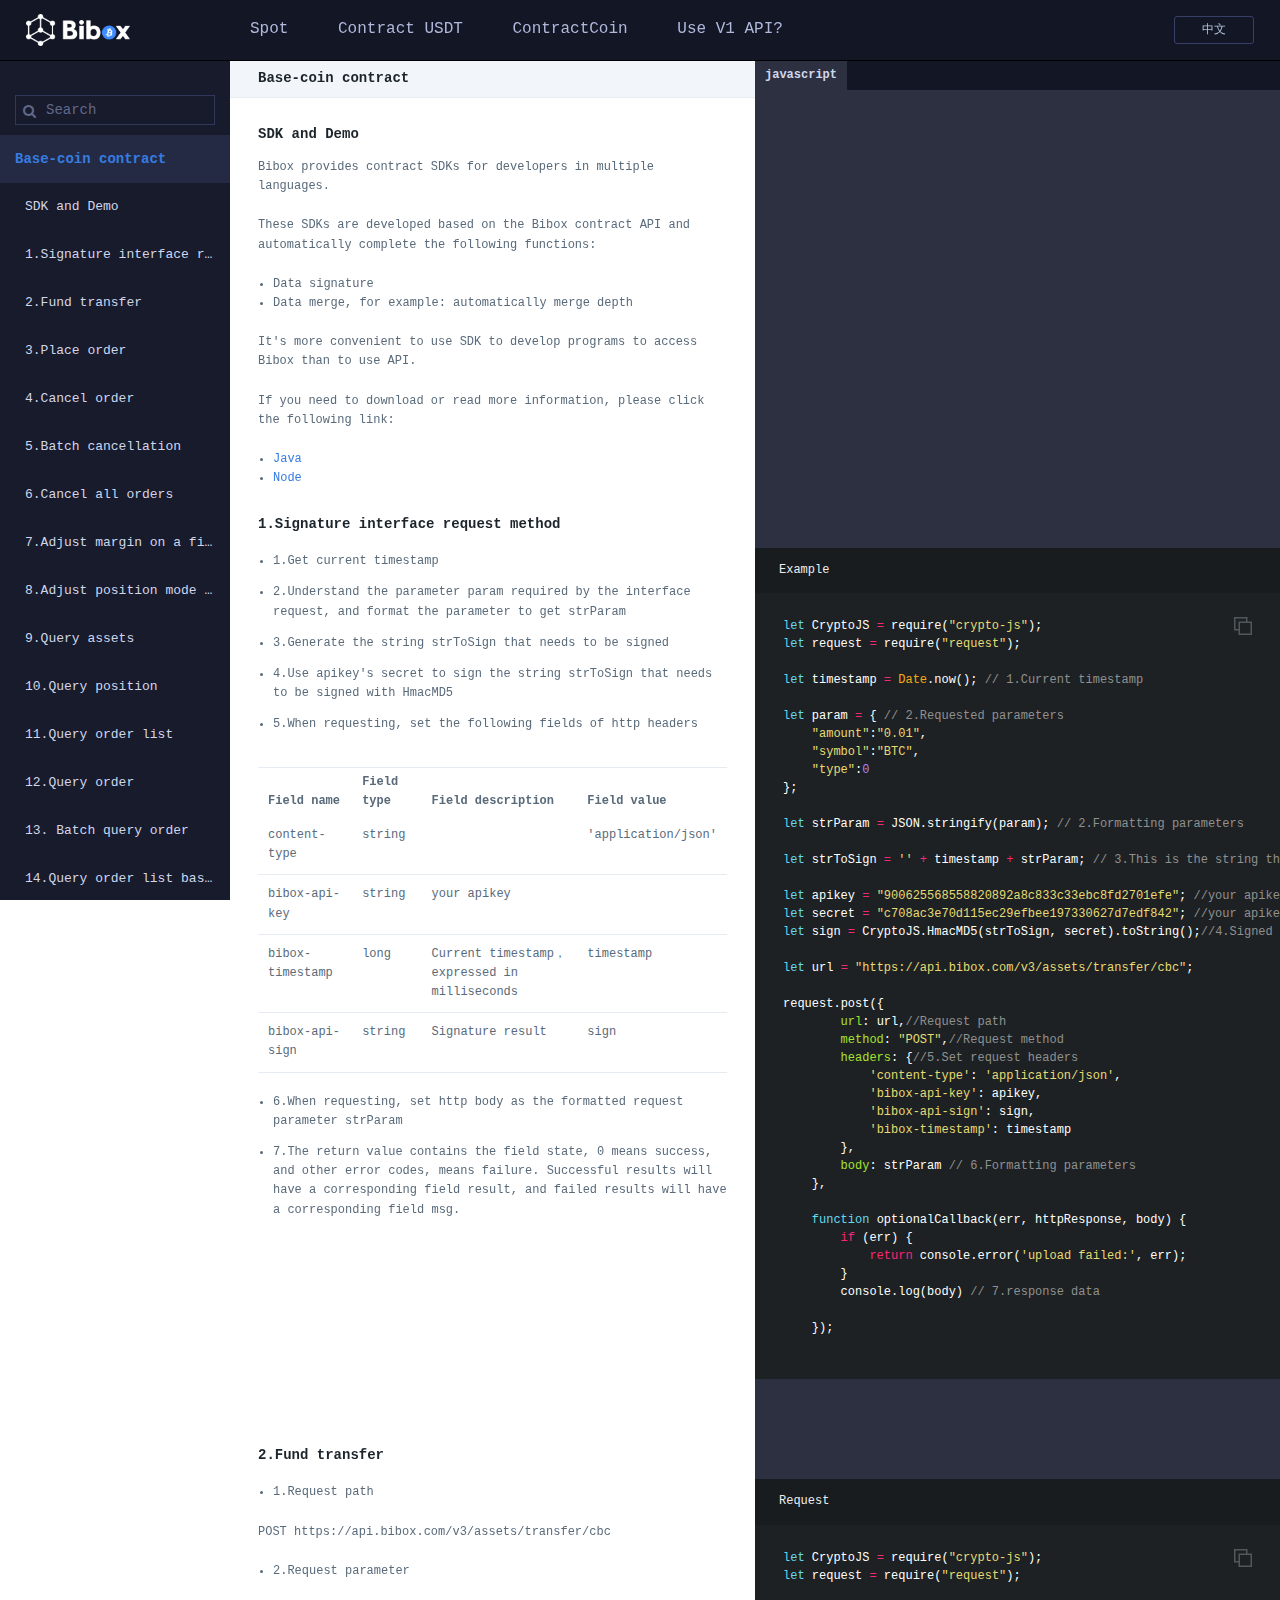
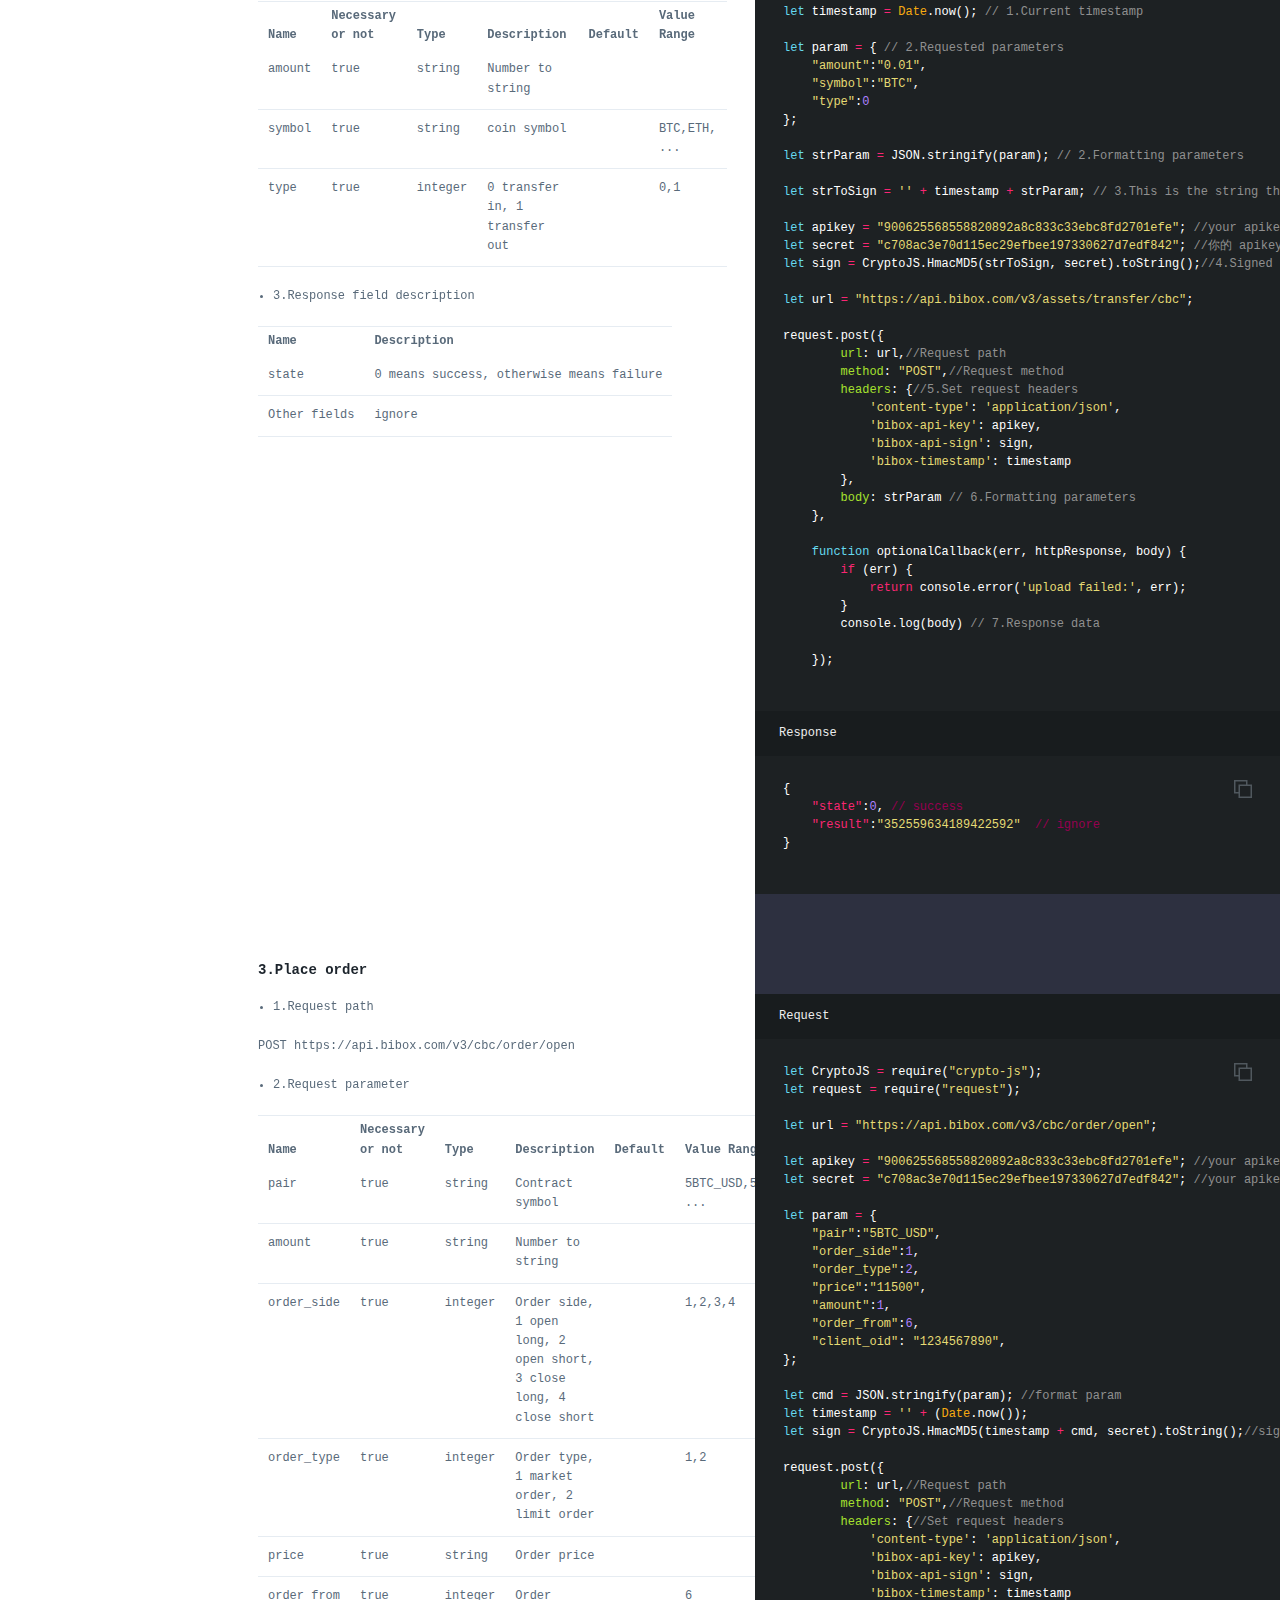
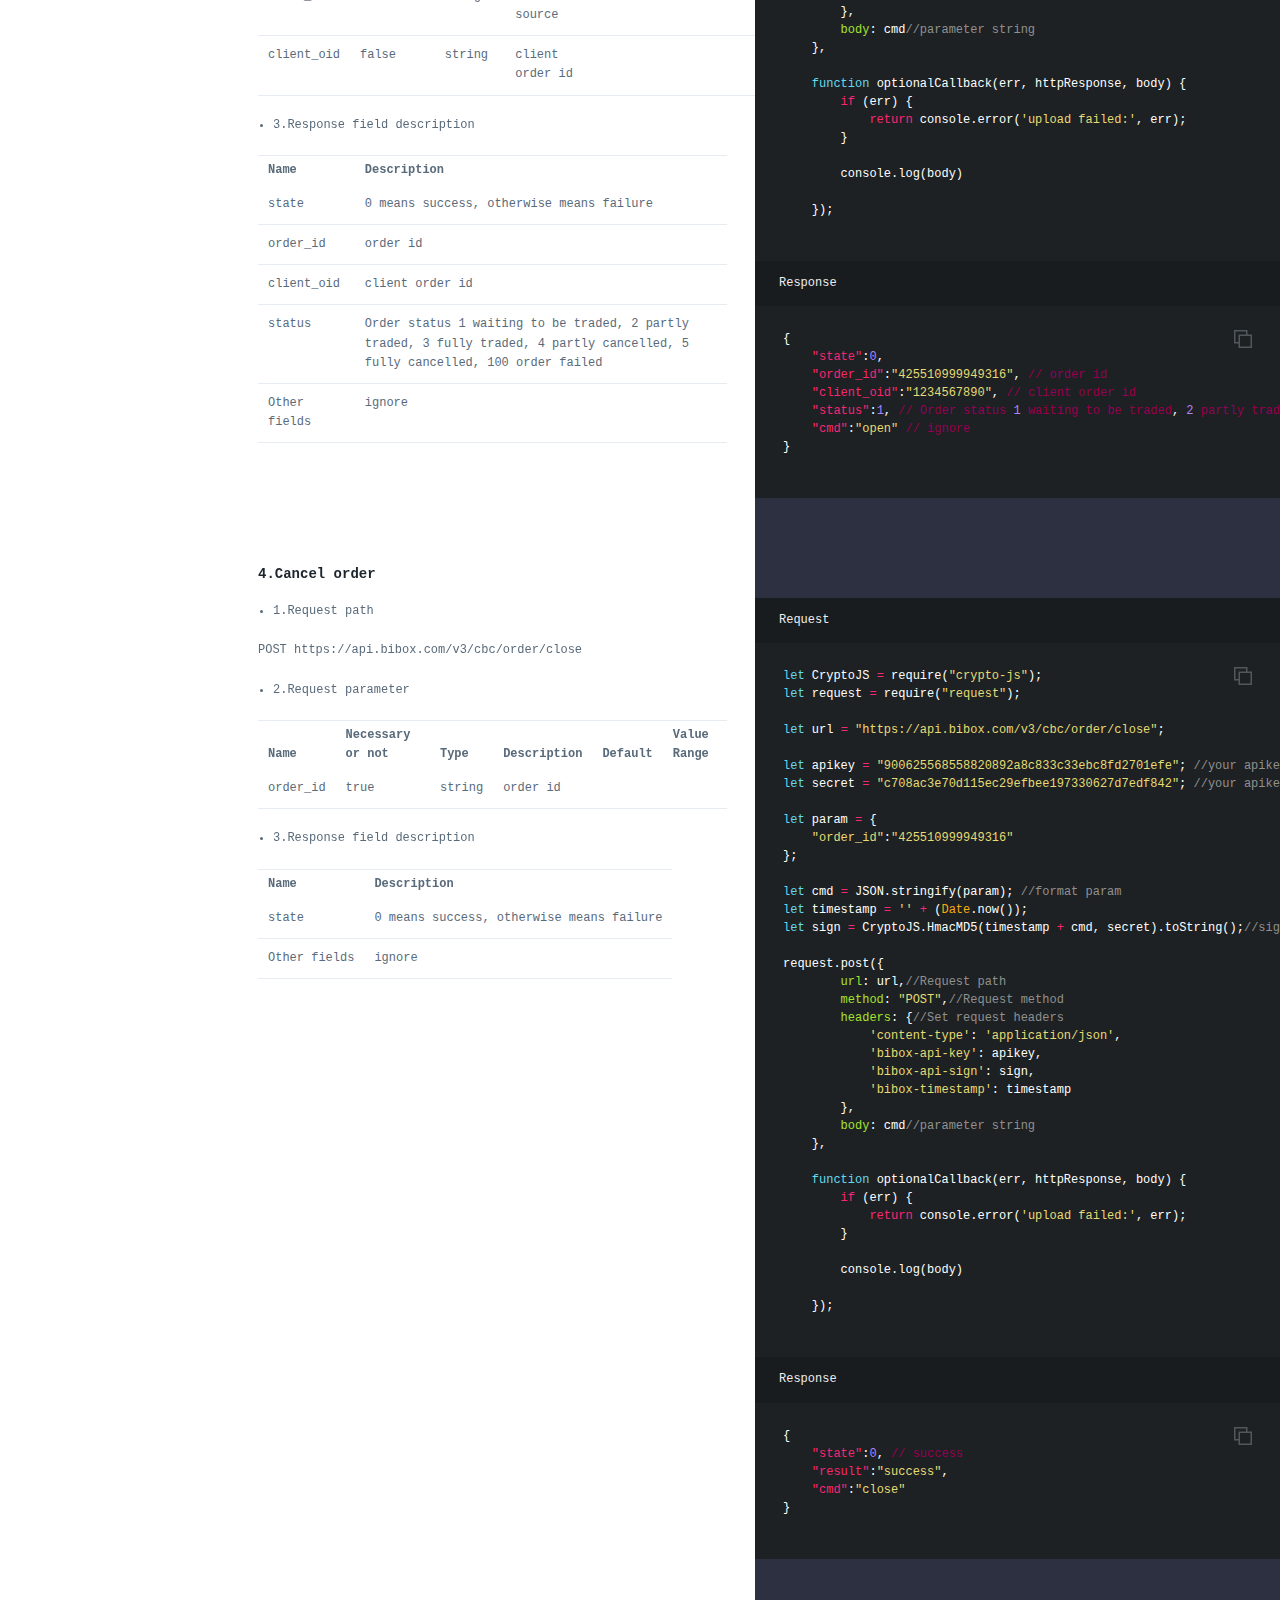
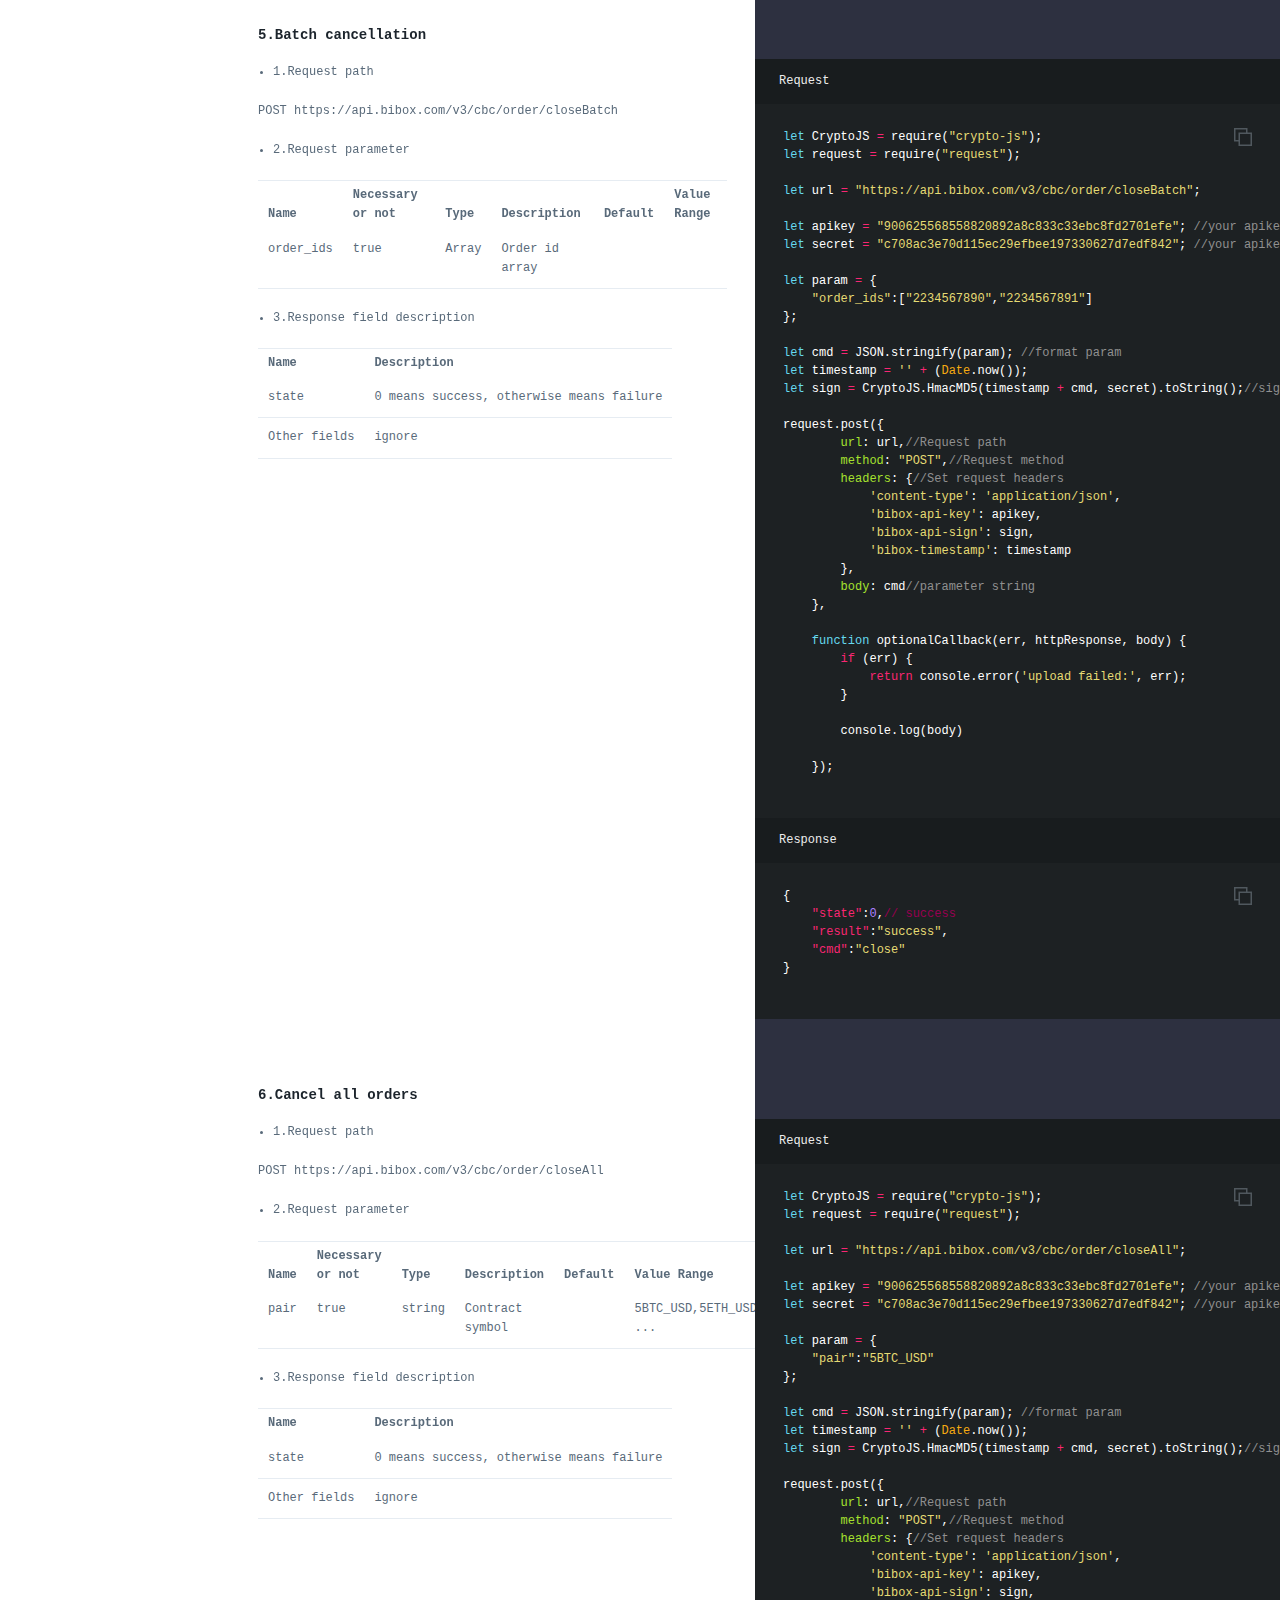
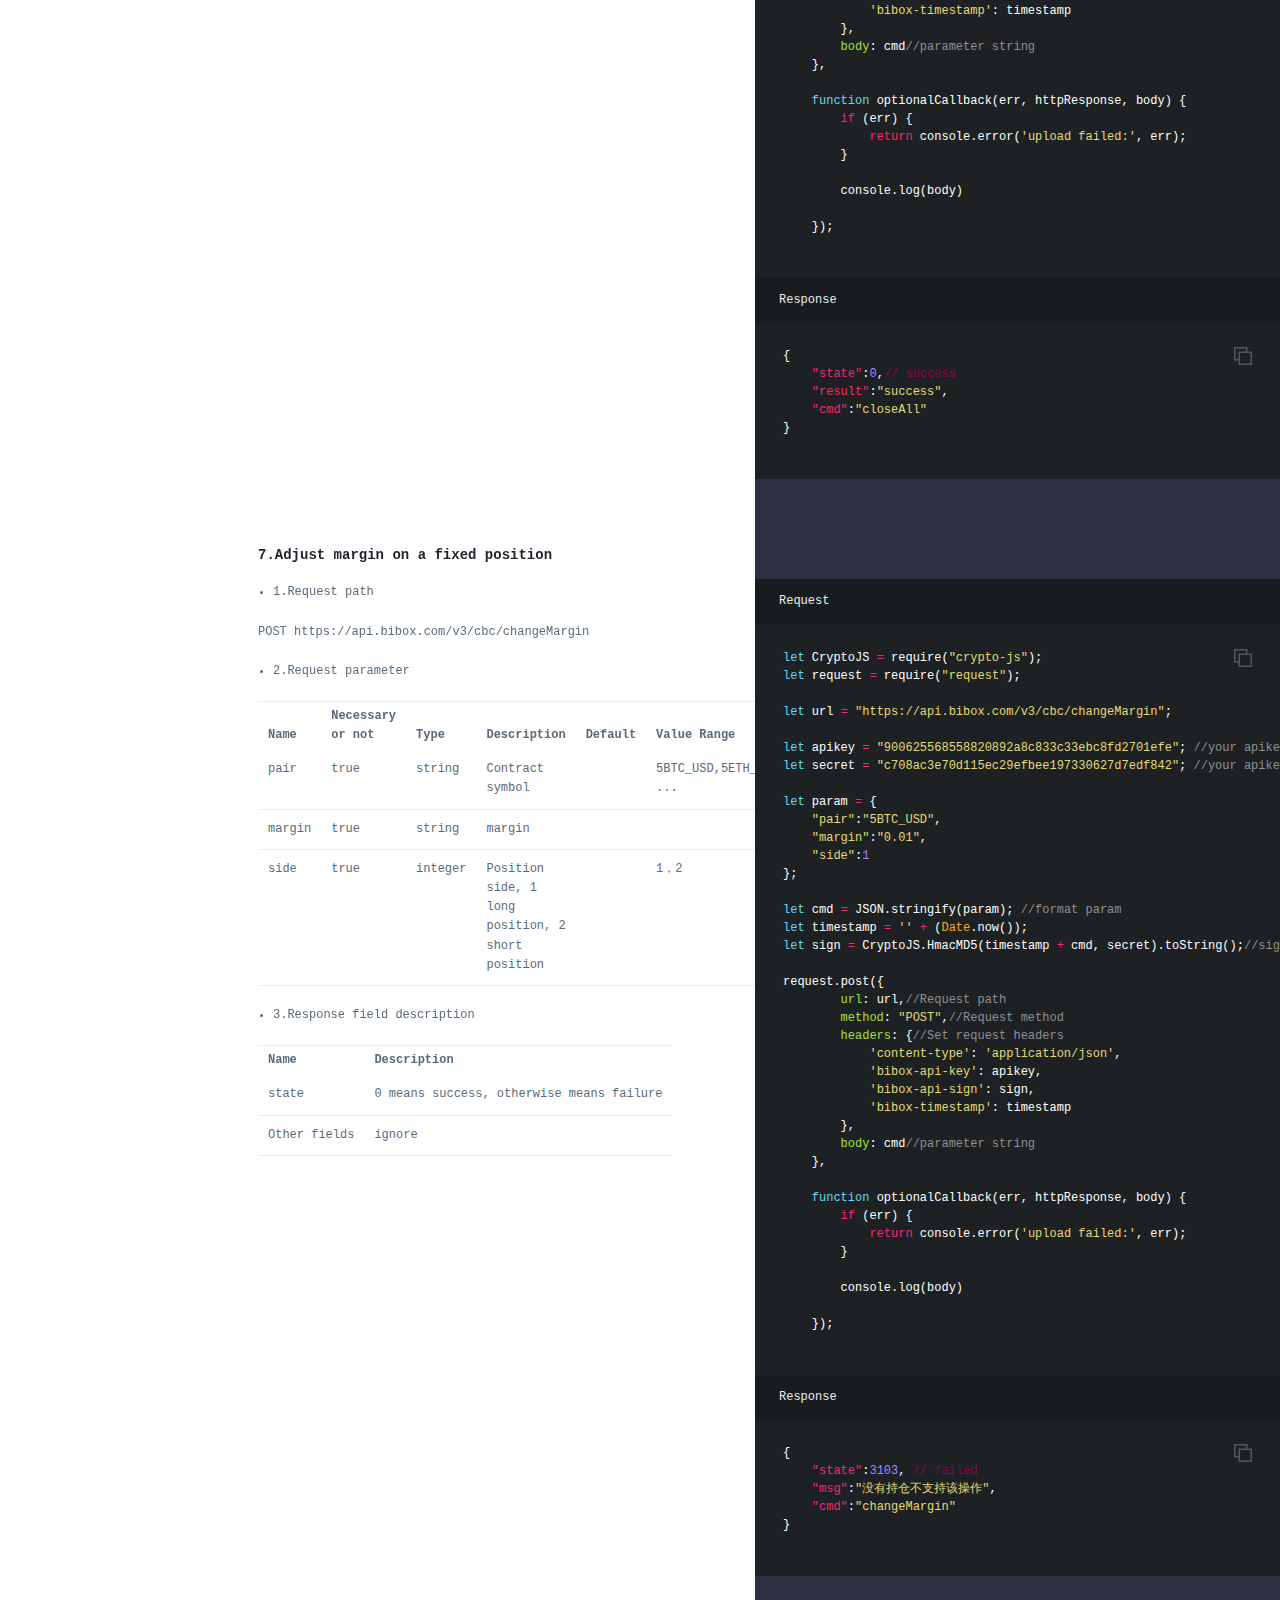
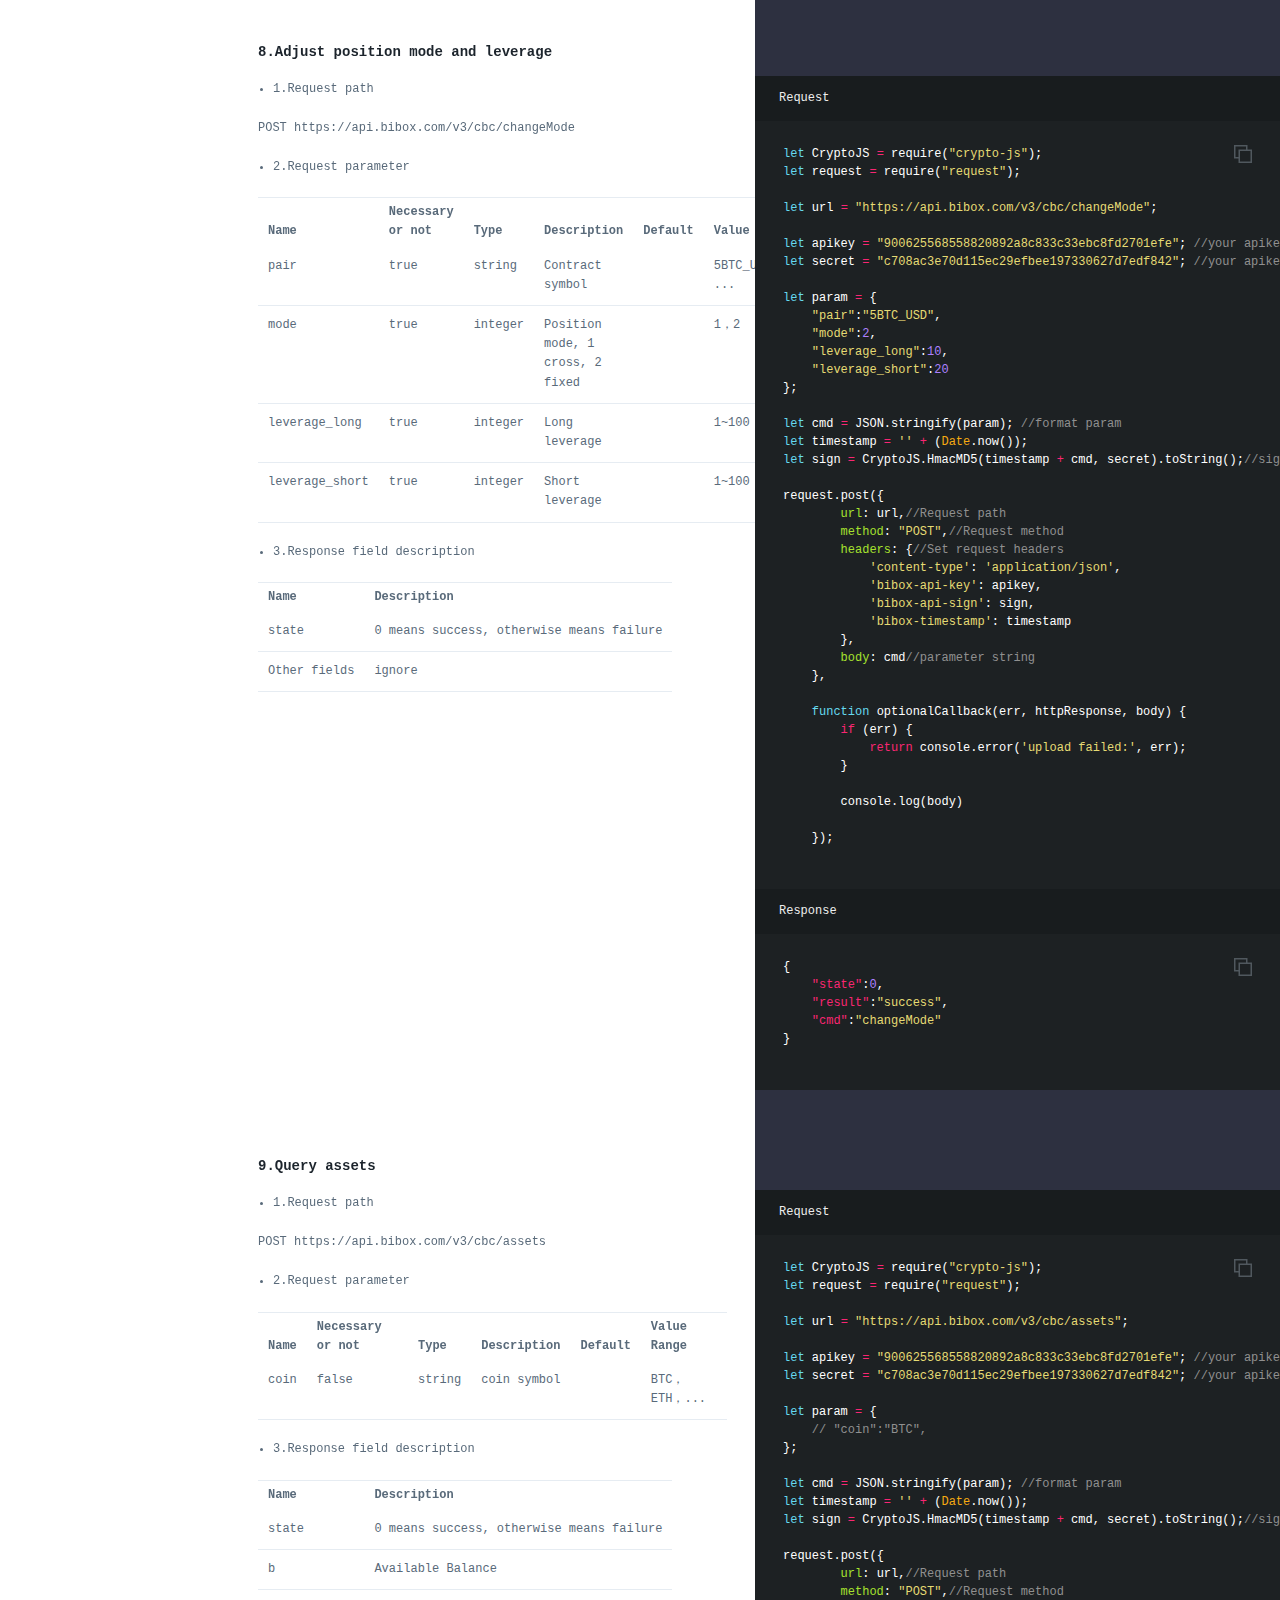
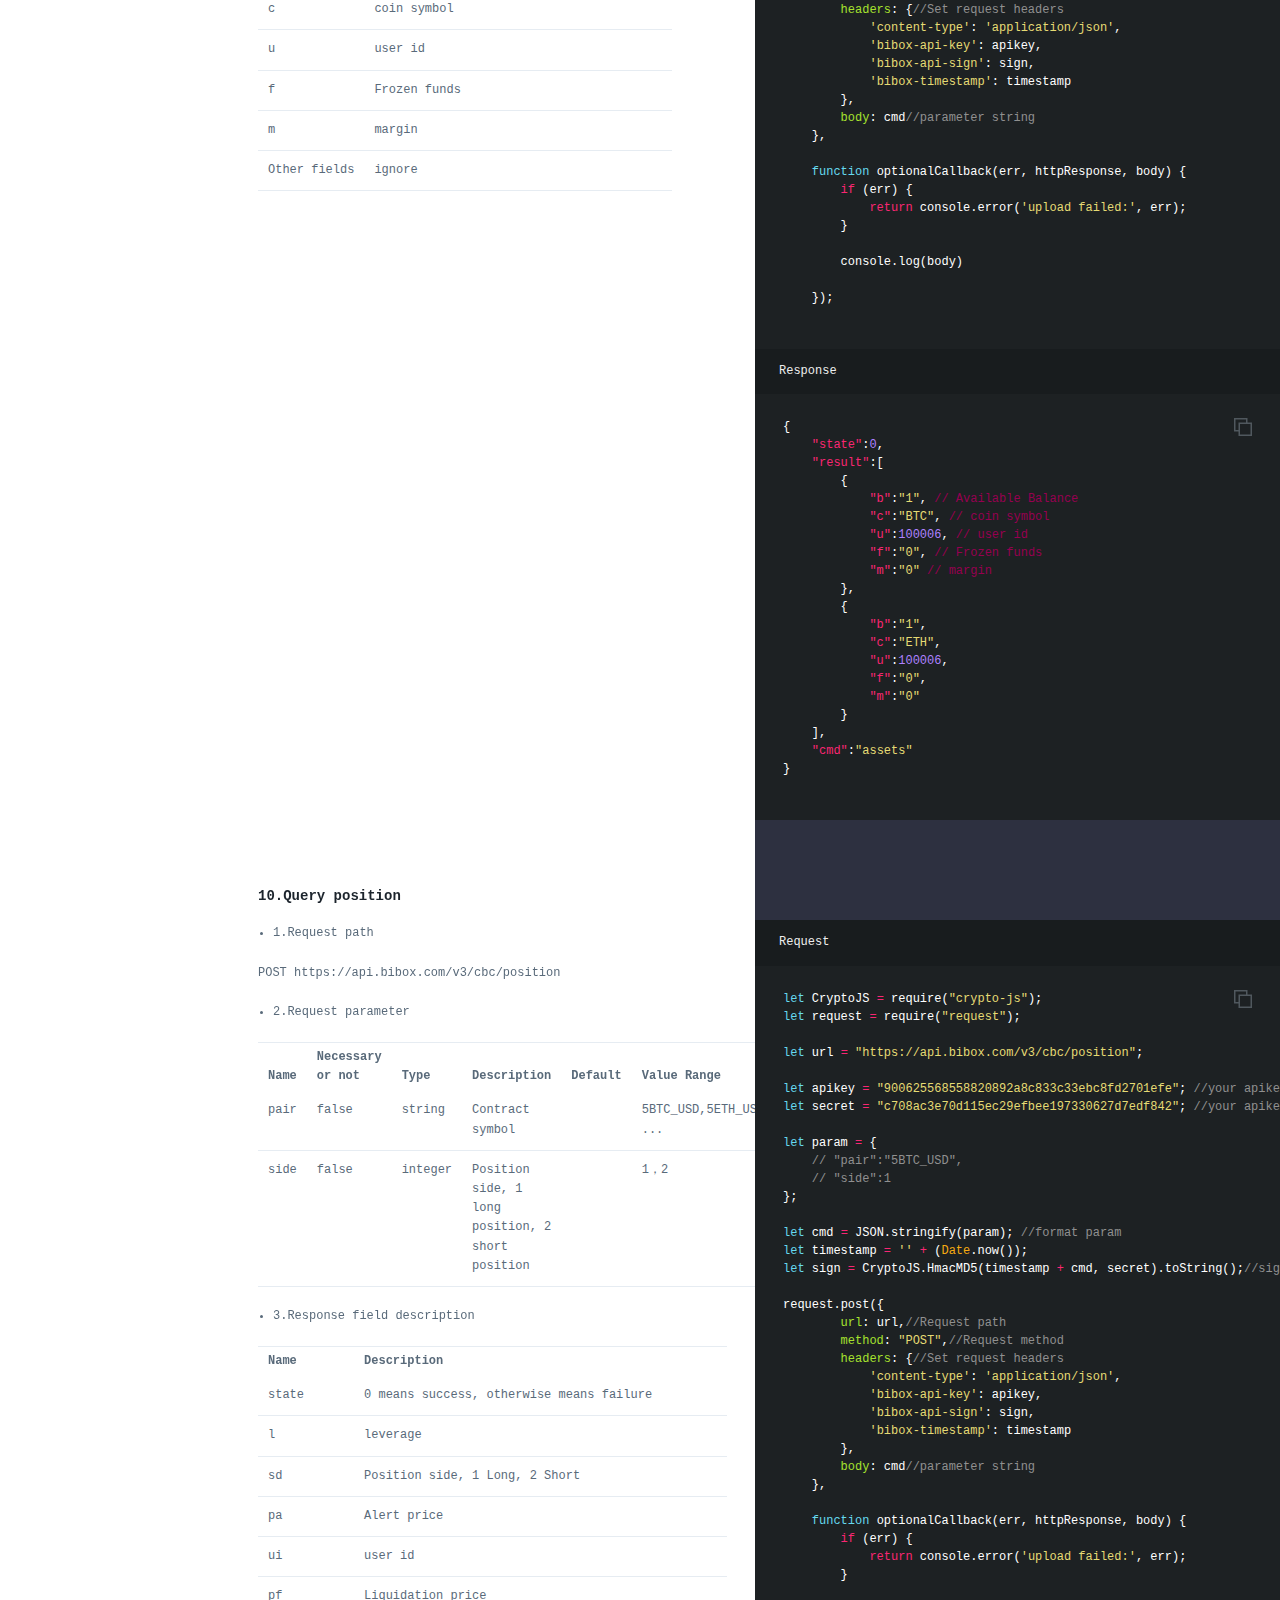
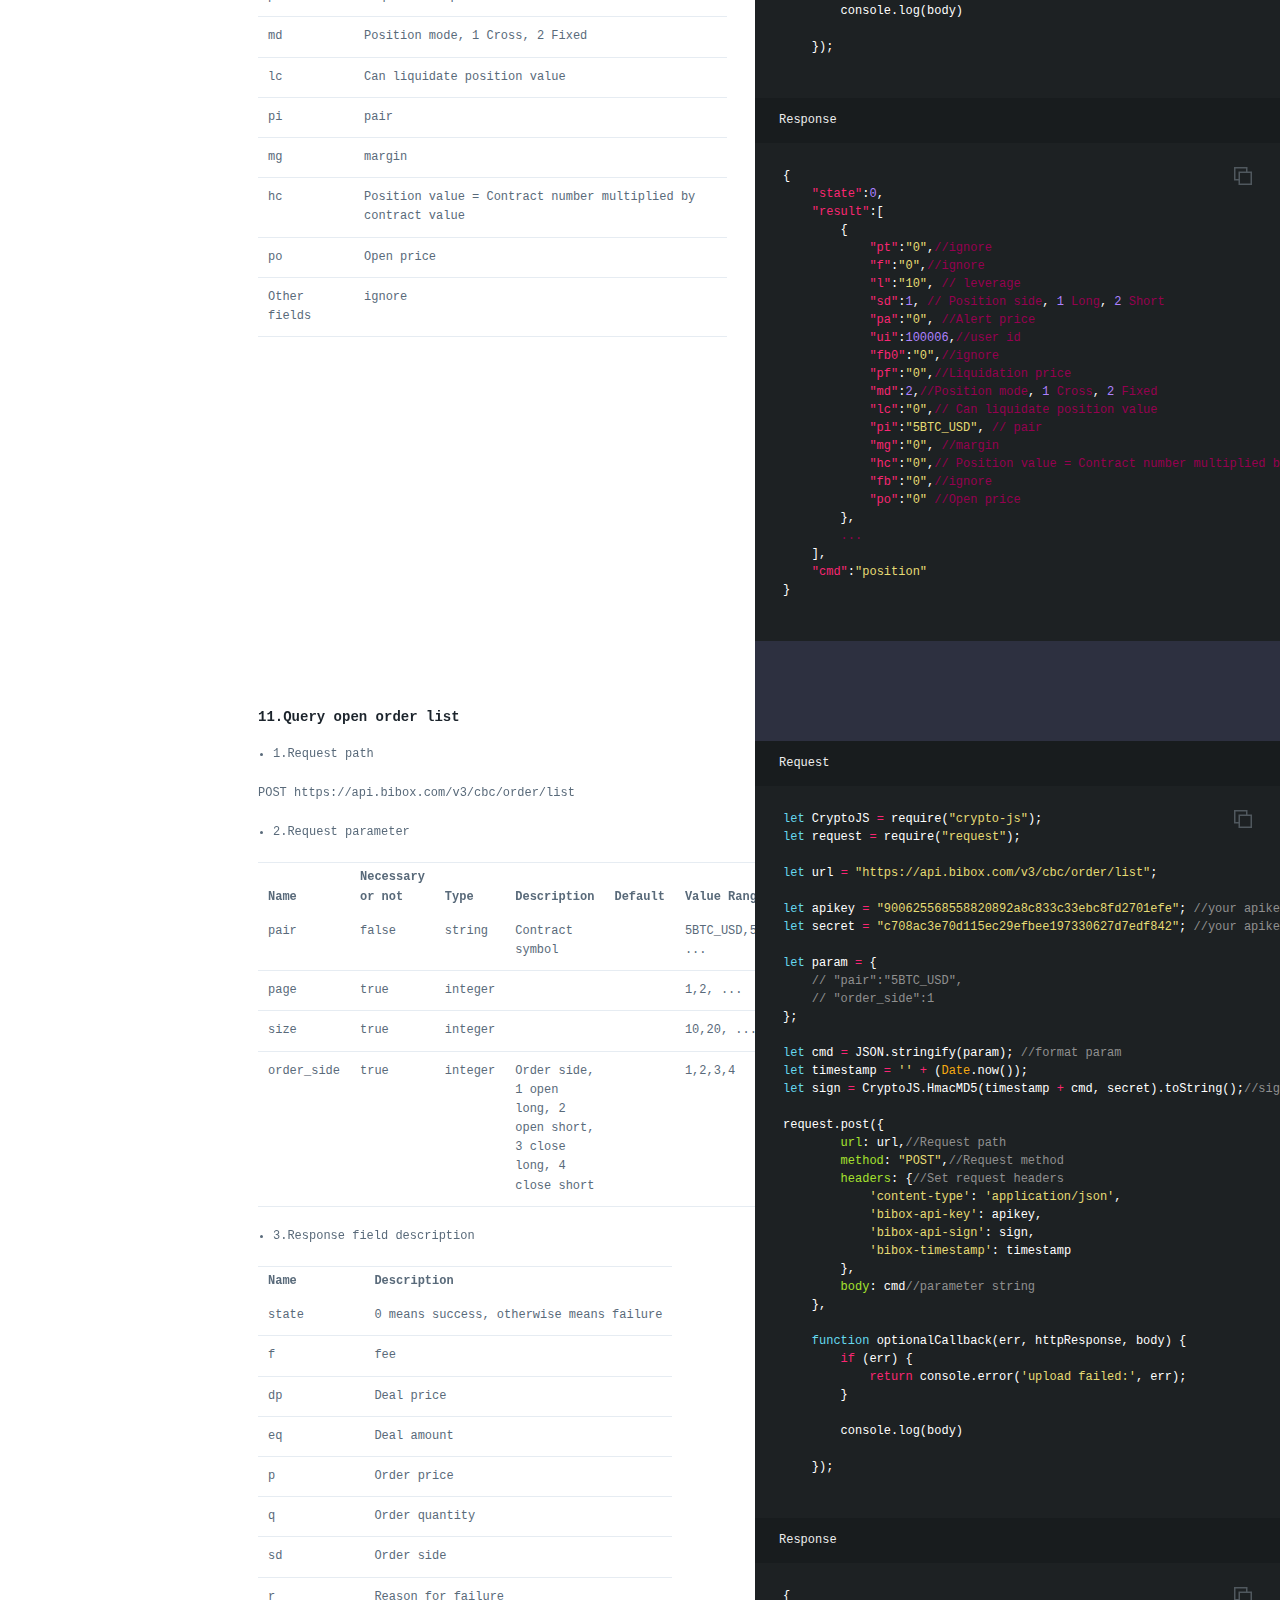
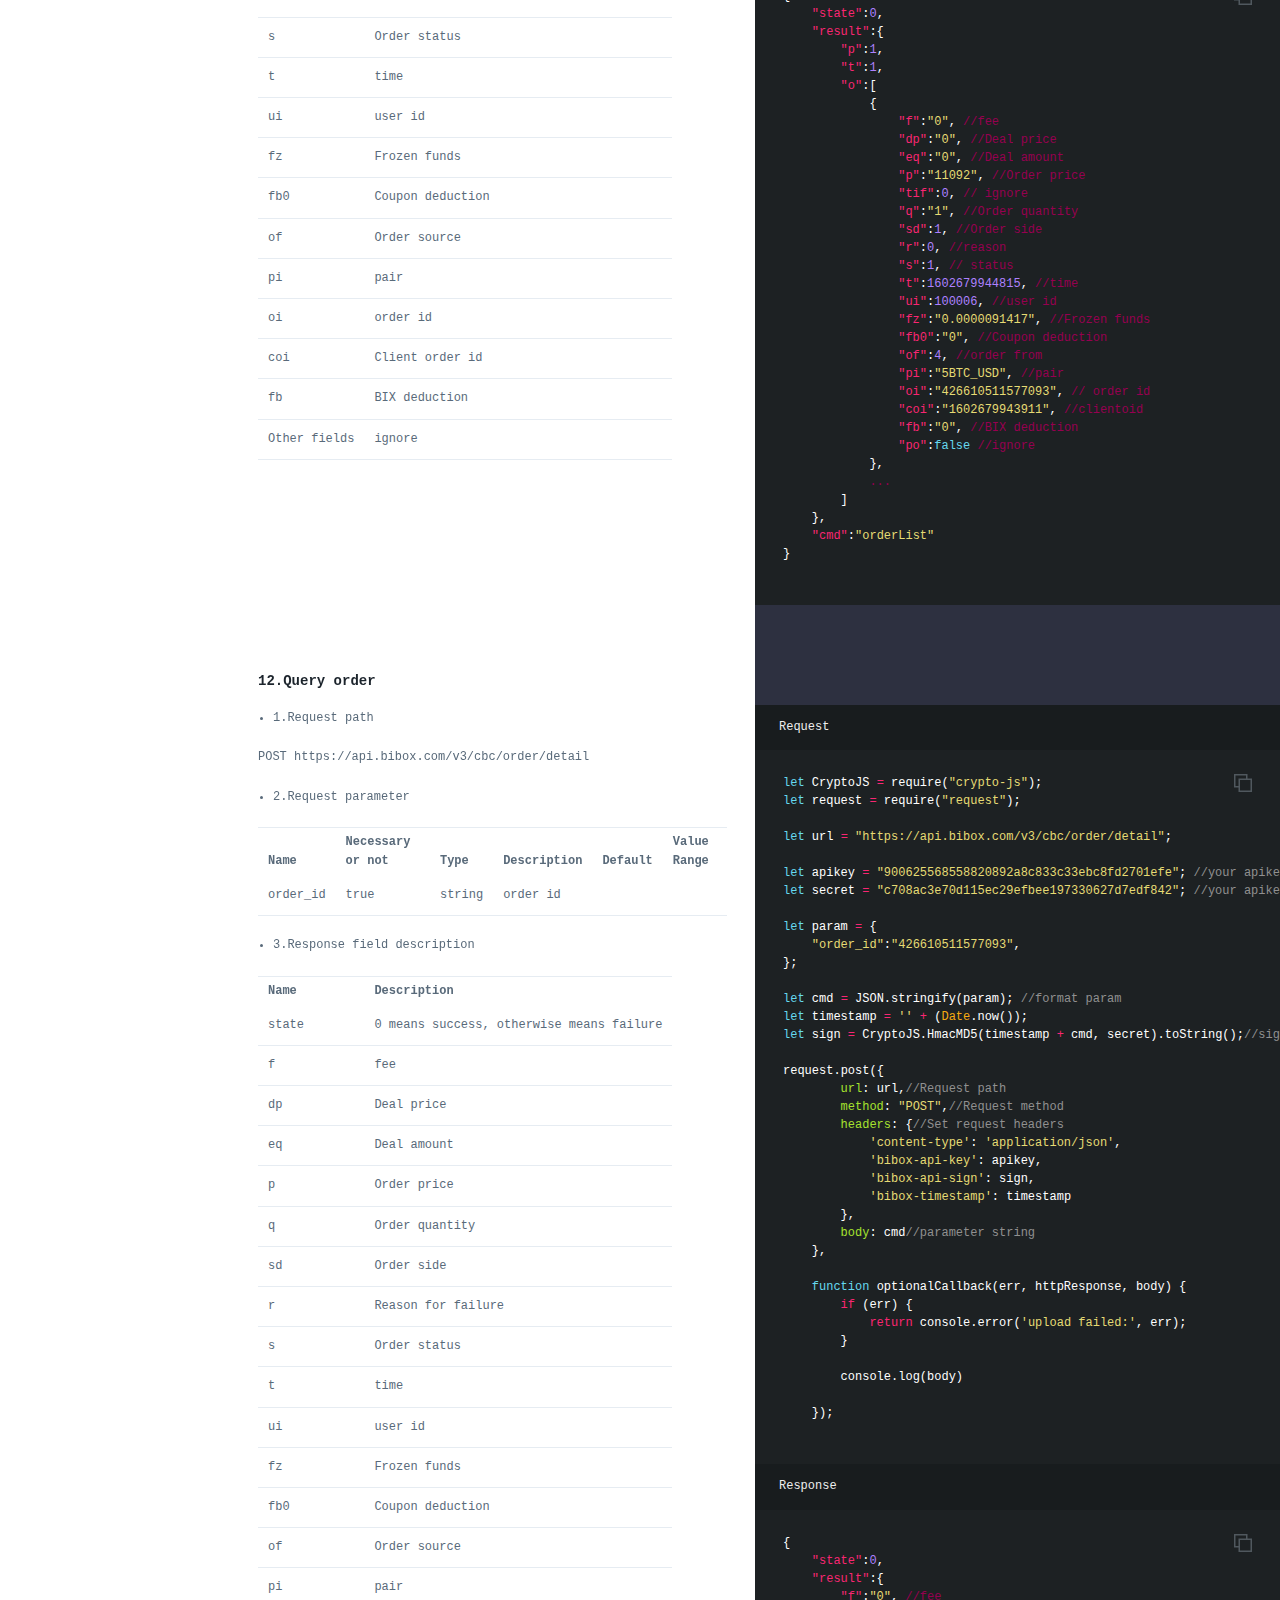
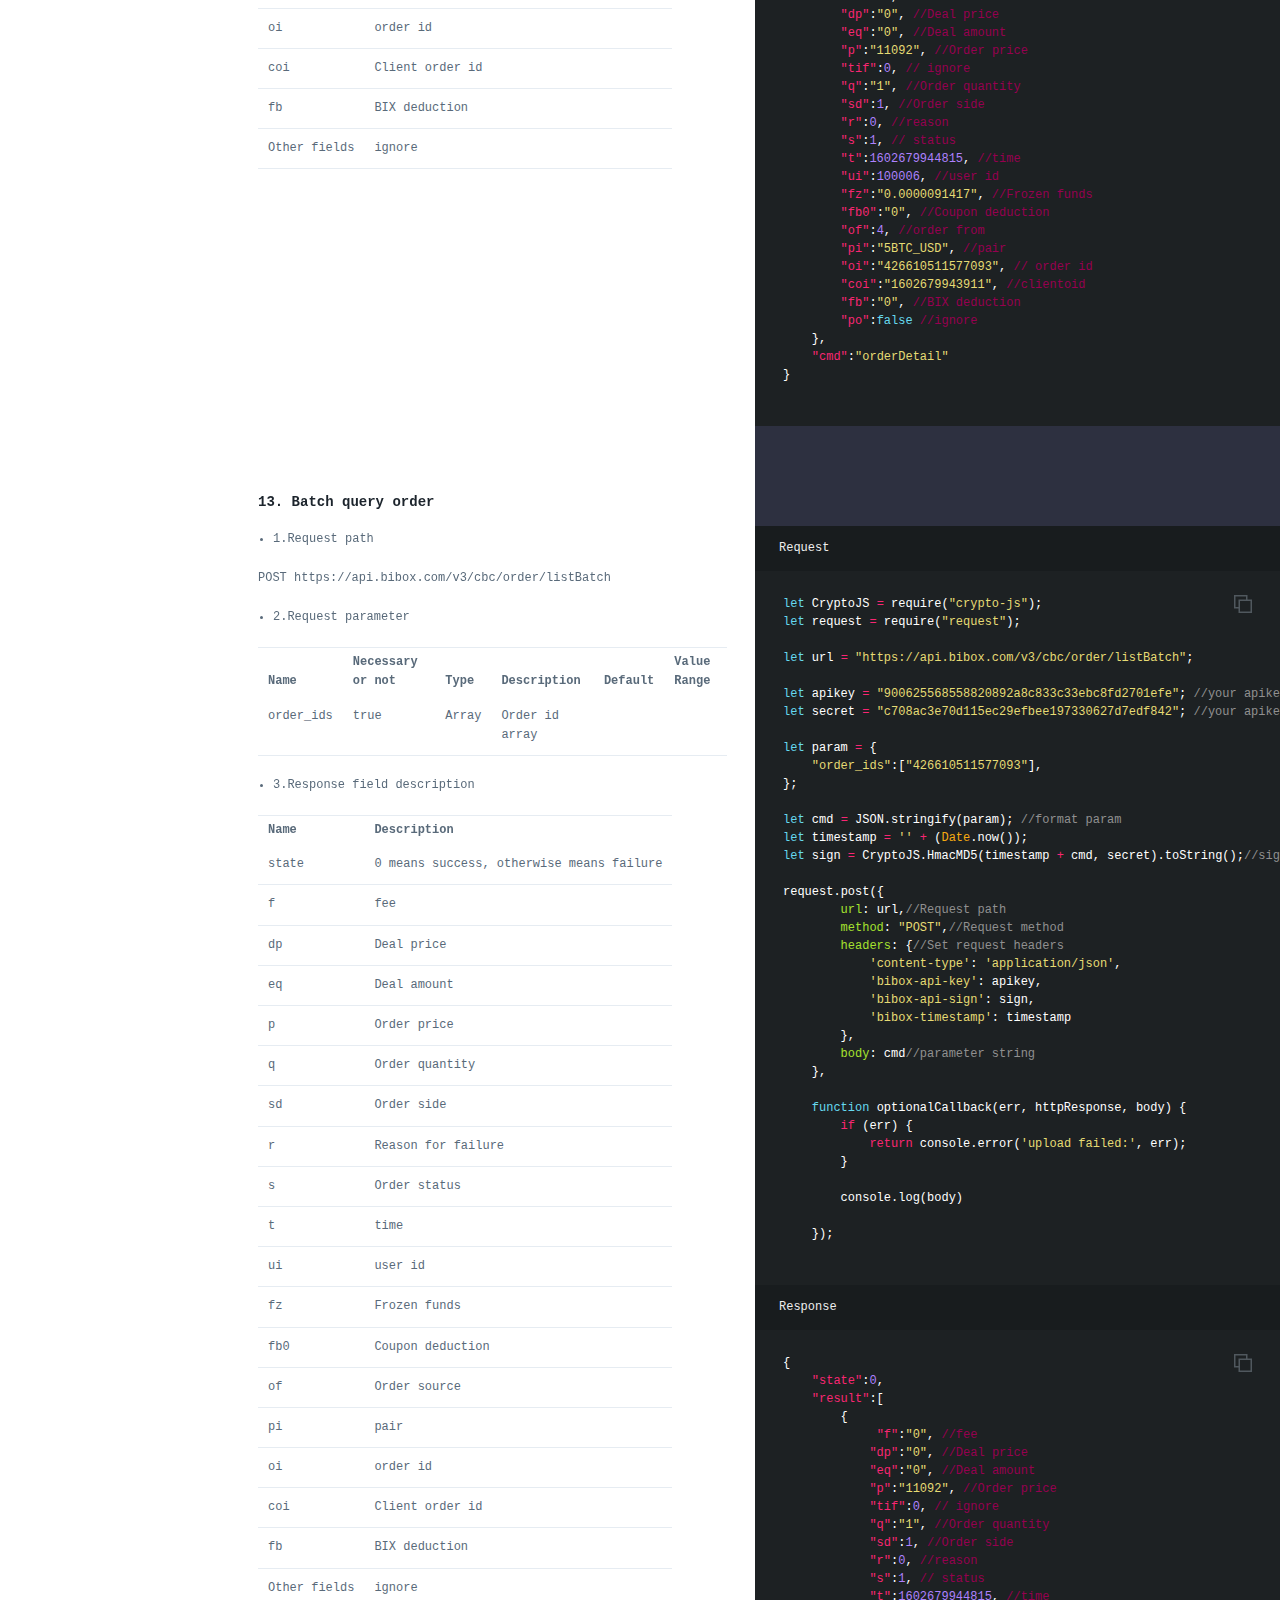
==== commit 7dc8740b: "Update index.html" ====
--- a/bc/en/index.html
+++ b/bc/en/index.html
@@ -1713,7 +1713,7 @@
 <td>ignore</td>
 </tr>
 </tbody></table>
-<h2 id='11-query-order-list'>11.Query order list</h2>
+<h2 id='11-query-order-list'>11.Query open order list</h2>
 <blockquote>
 <p>Request</p>
 </blockquote>
@@ -1783,6 +1783,22 @@
 <td>Contract symbol</td>
 <td></td>
 <td>5BTC_USD,5ETH_USD, ...</td>
+</tr>
+<tr>
+<td>page</td>
+<td>true</td>
+<td>integer</td>
+<td></td>
+<td></td>
+<td>1,2, ...</td>
+</tr>
+<tr>
+<td>size</td>
+<td>true</td>
+<td>integer</td>
+<td></td>
+<td></td>
+<td>10,20, ...</td>
 </tr>
 <tr>
 <td>order_side</td>
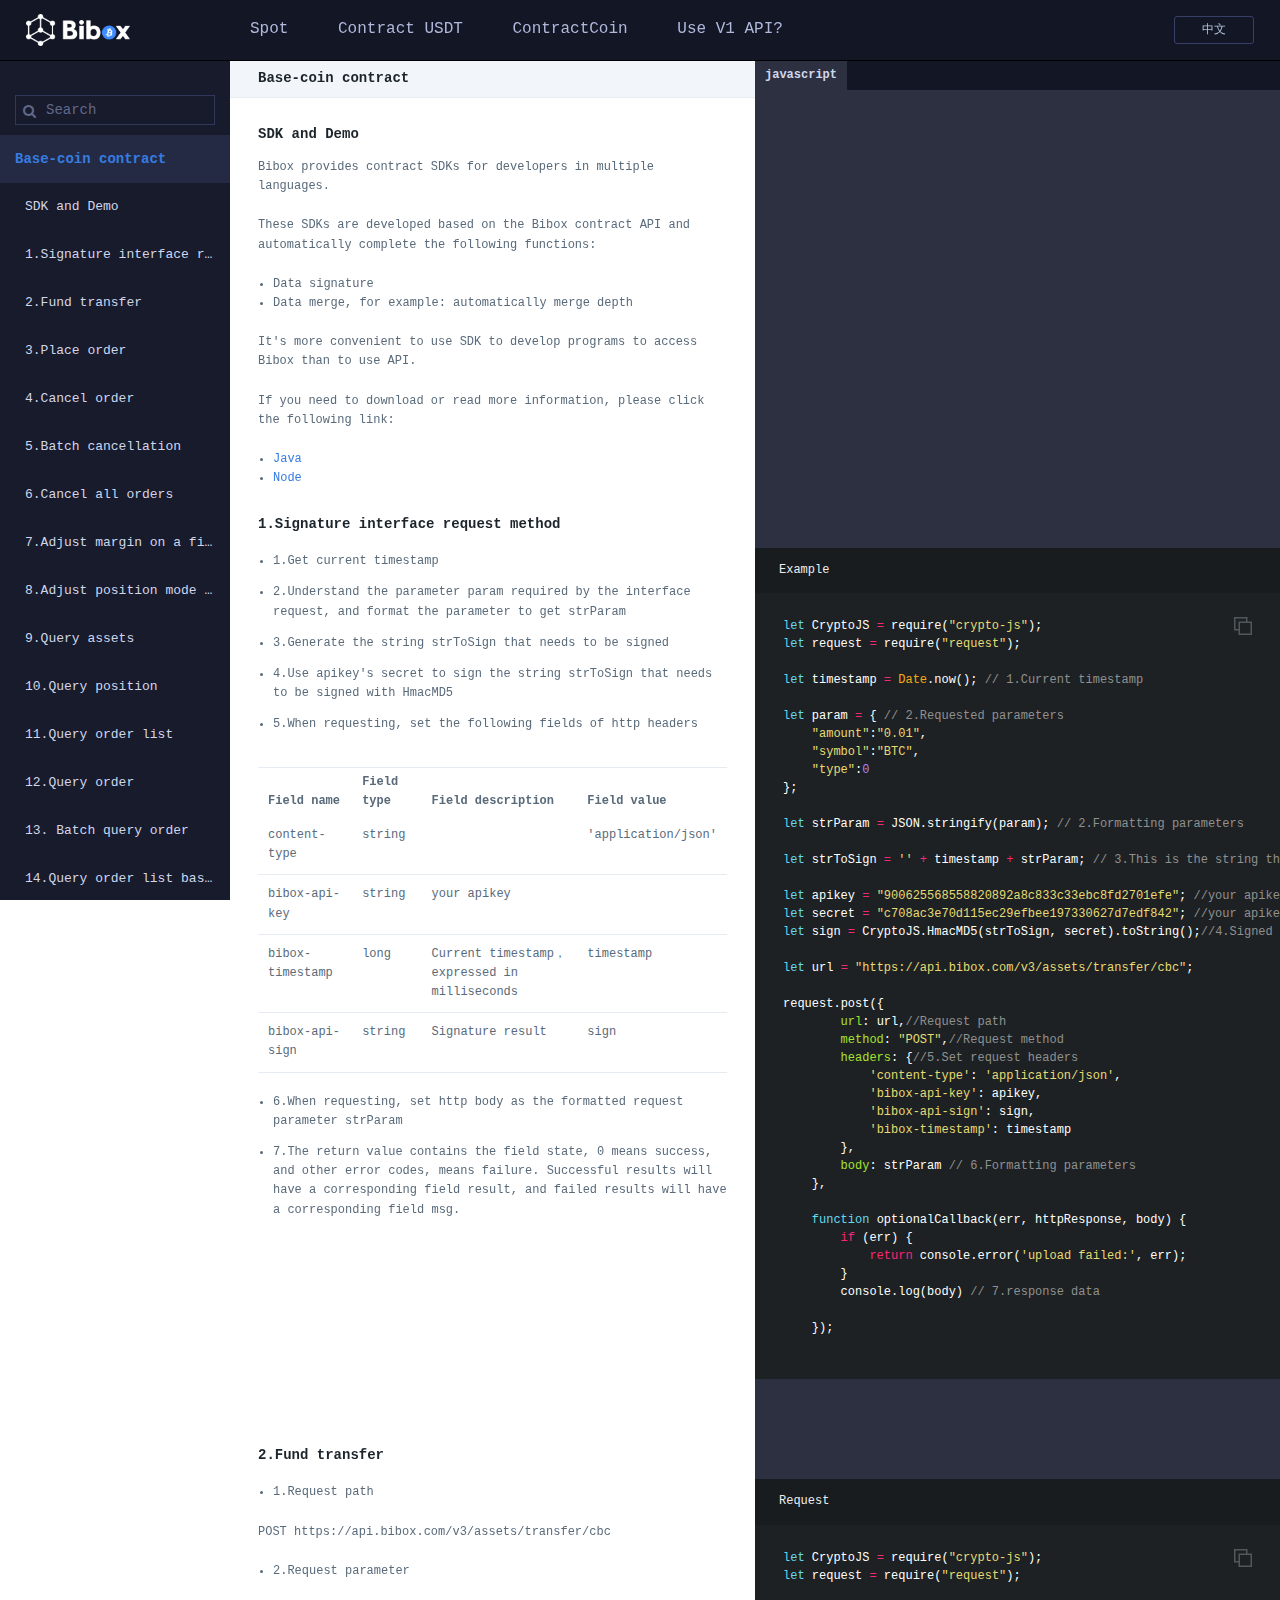
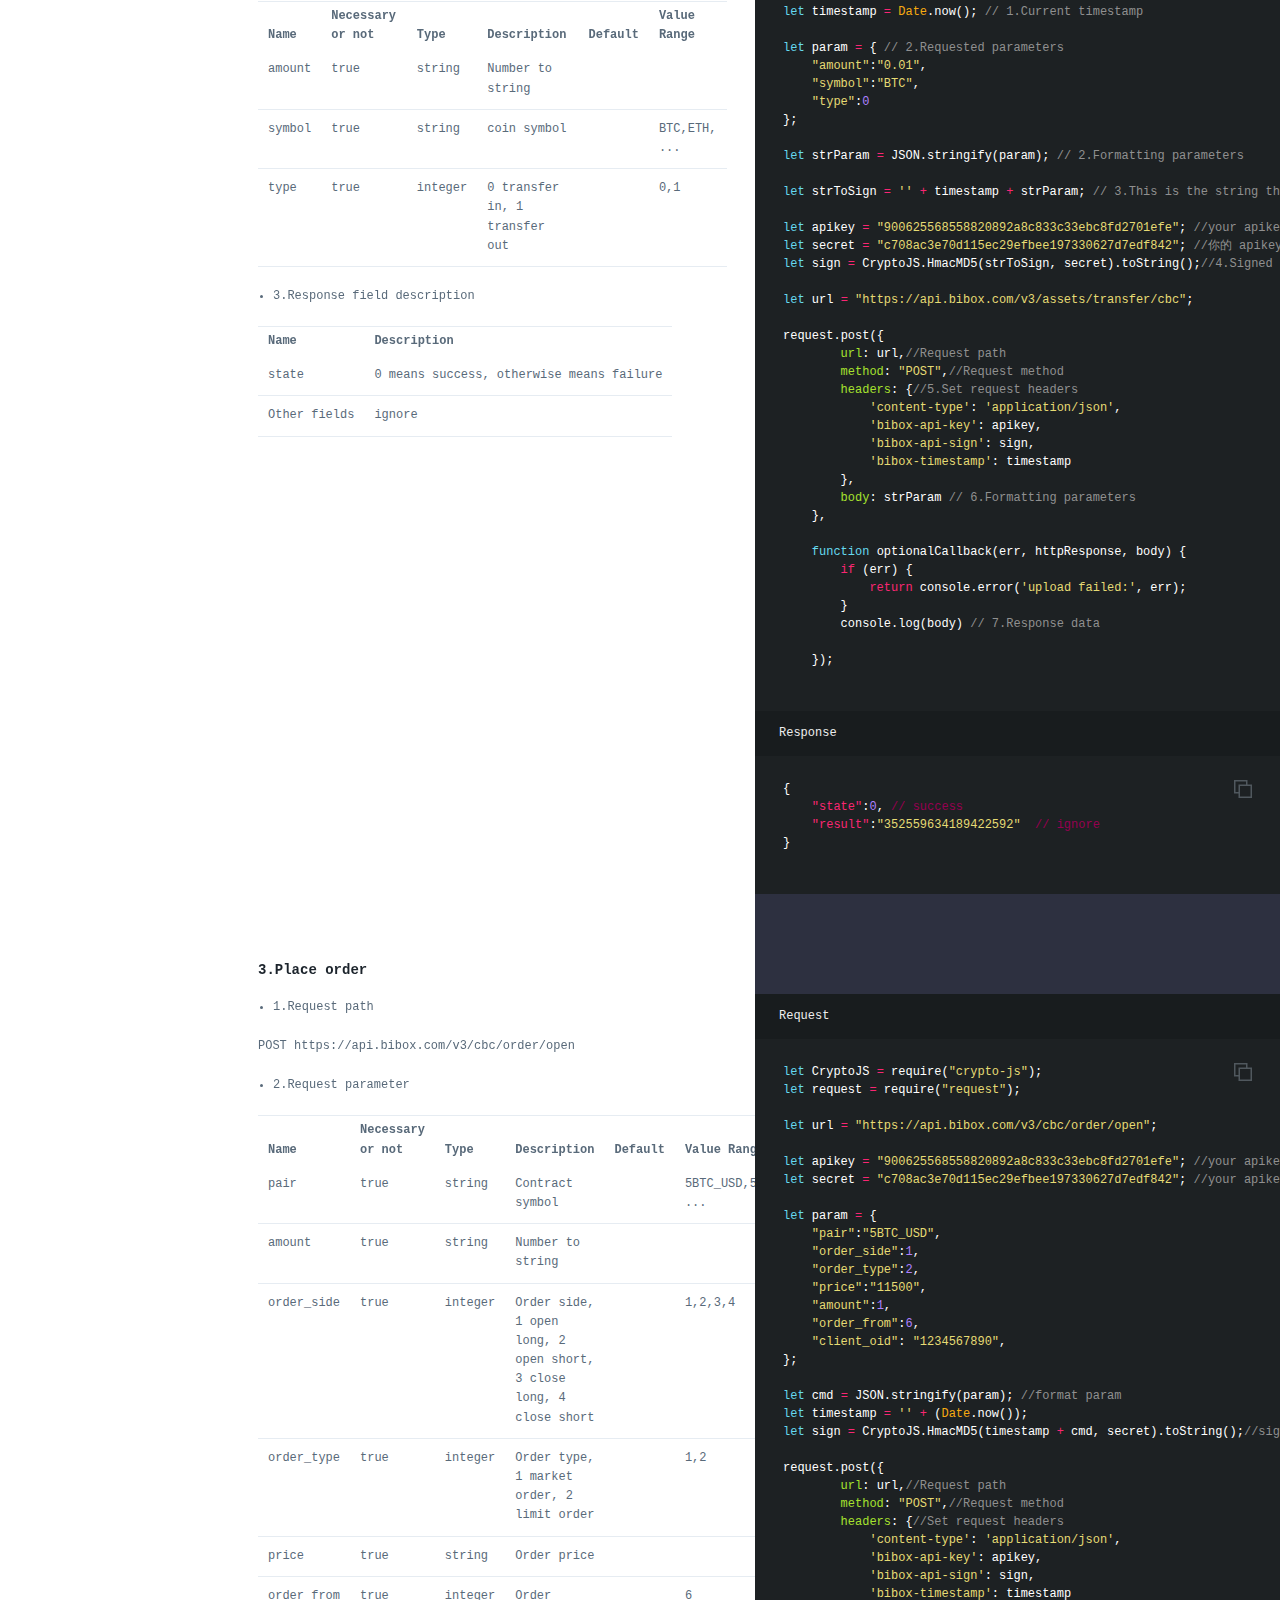
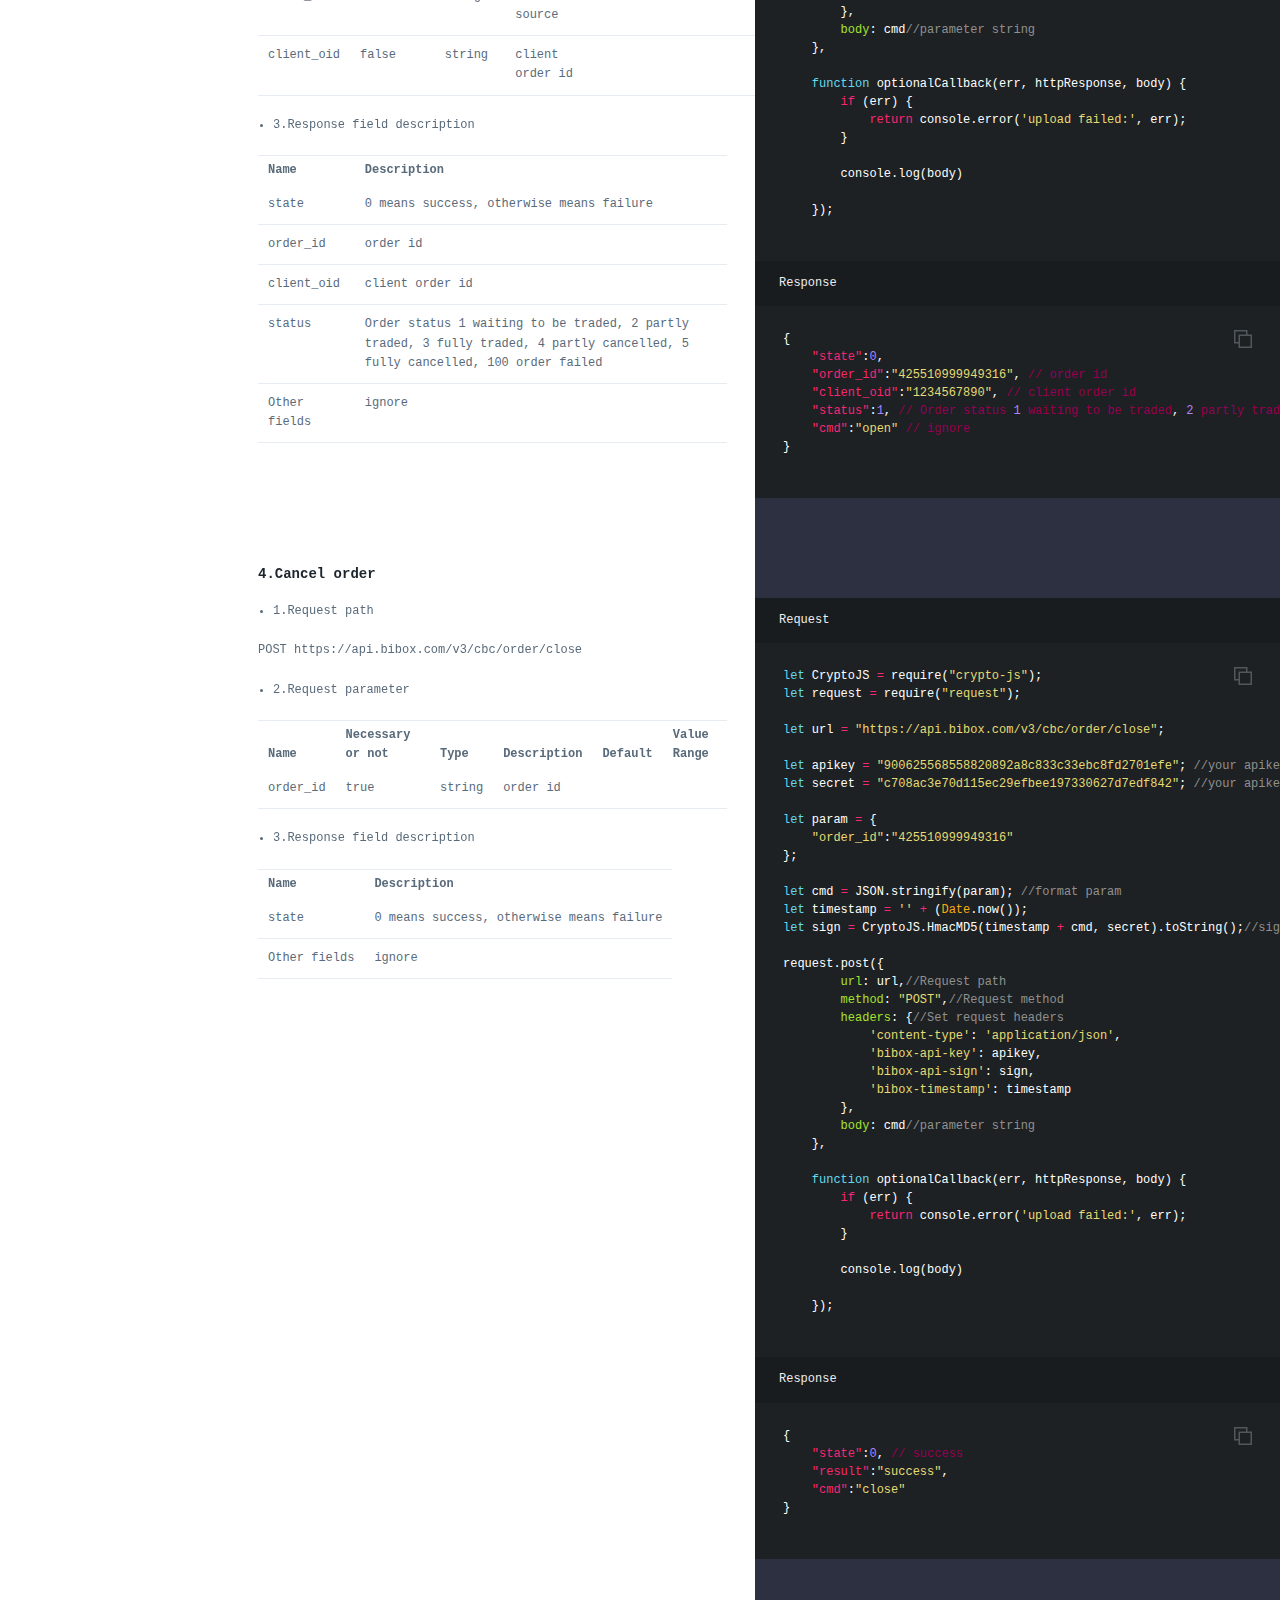
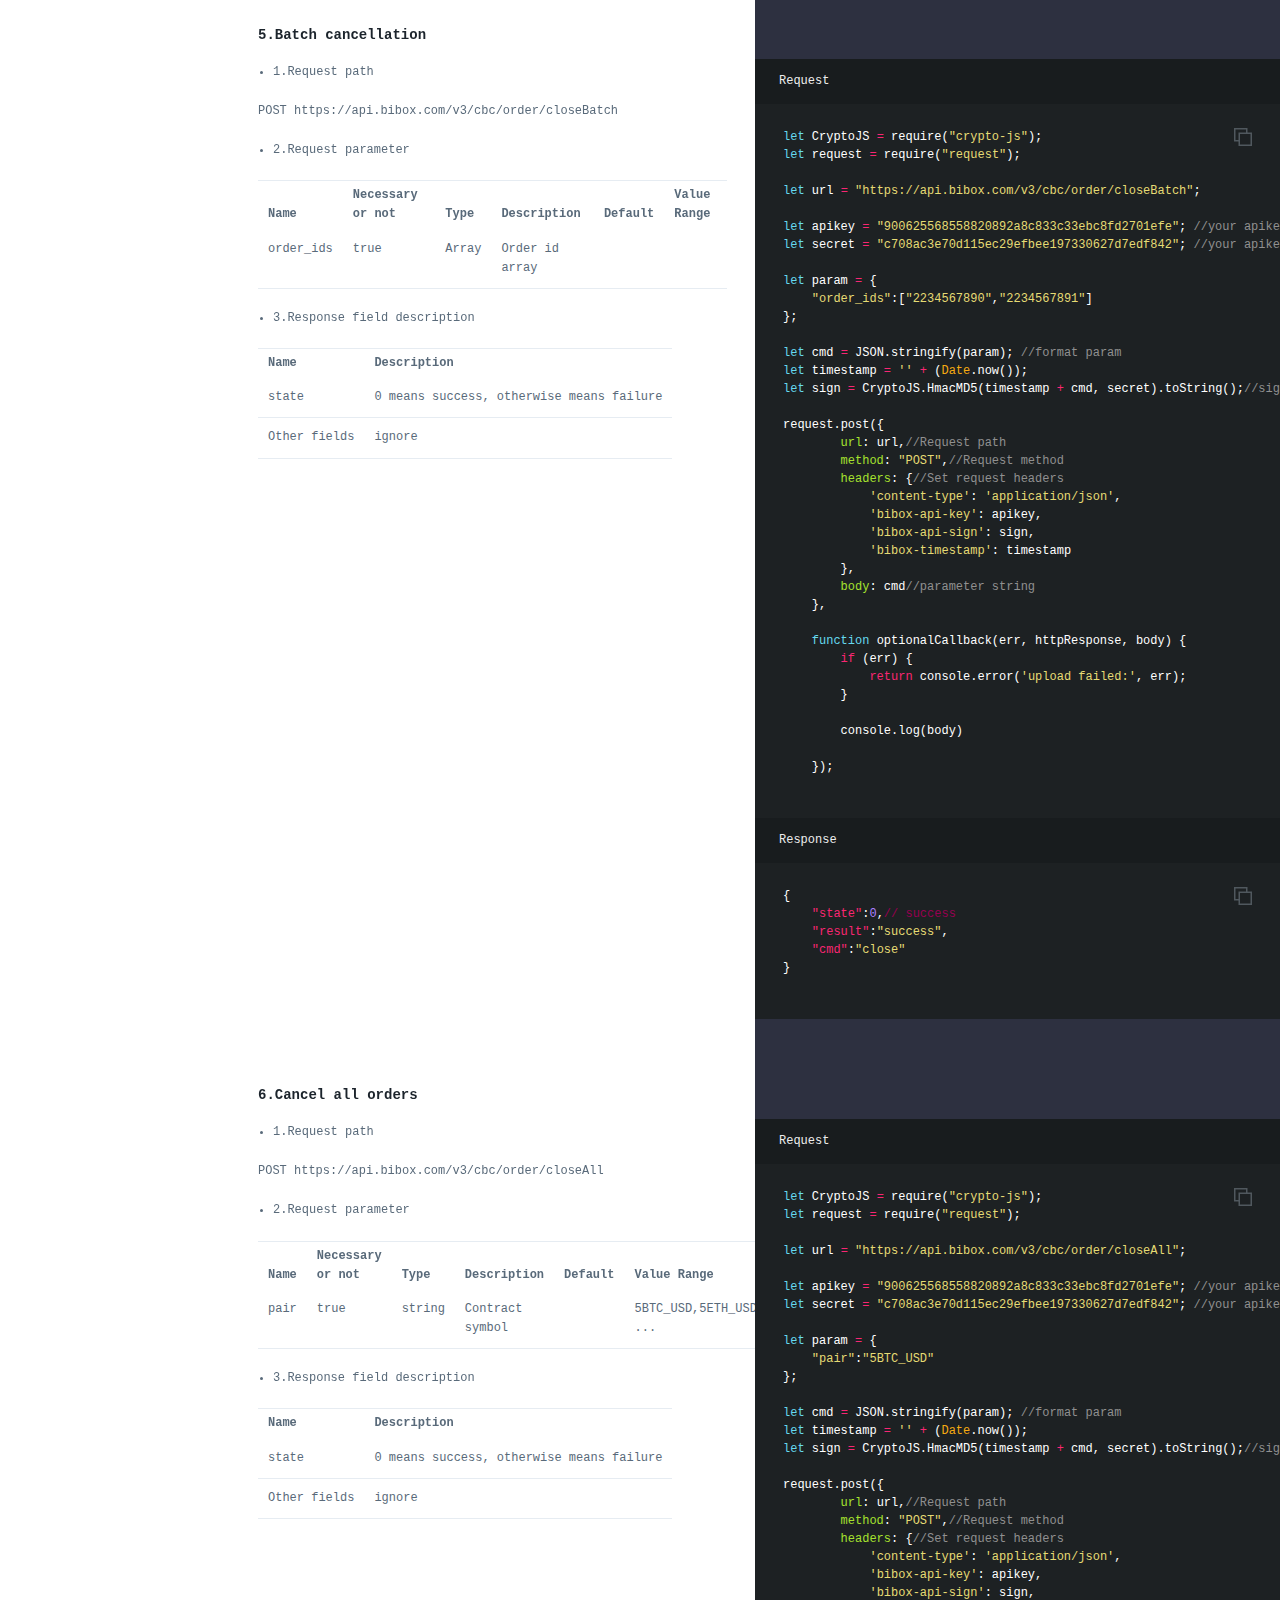
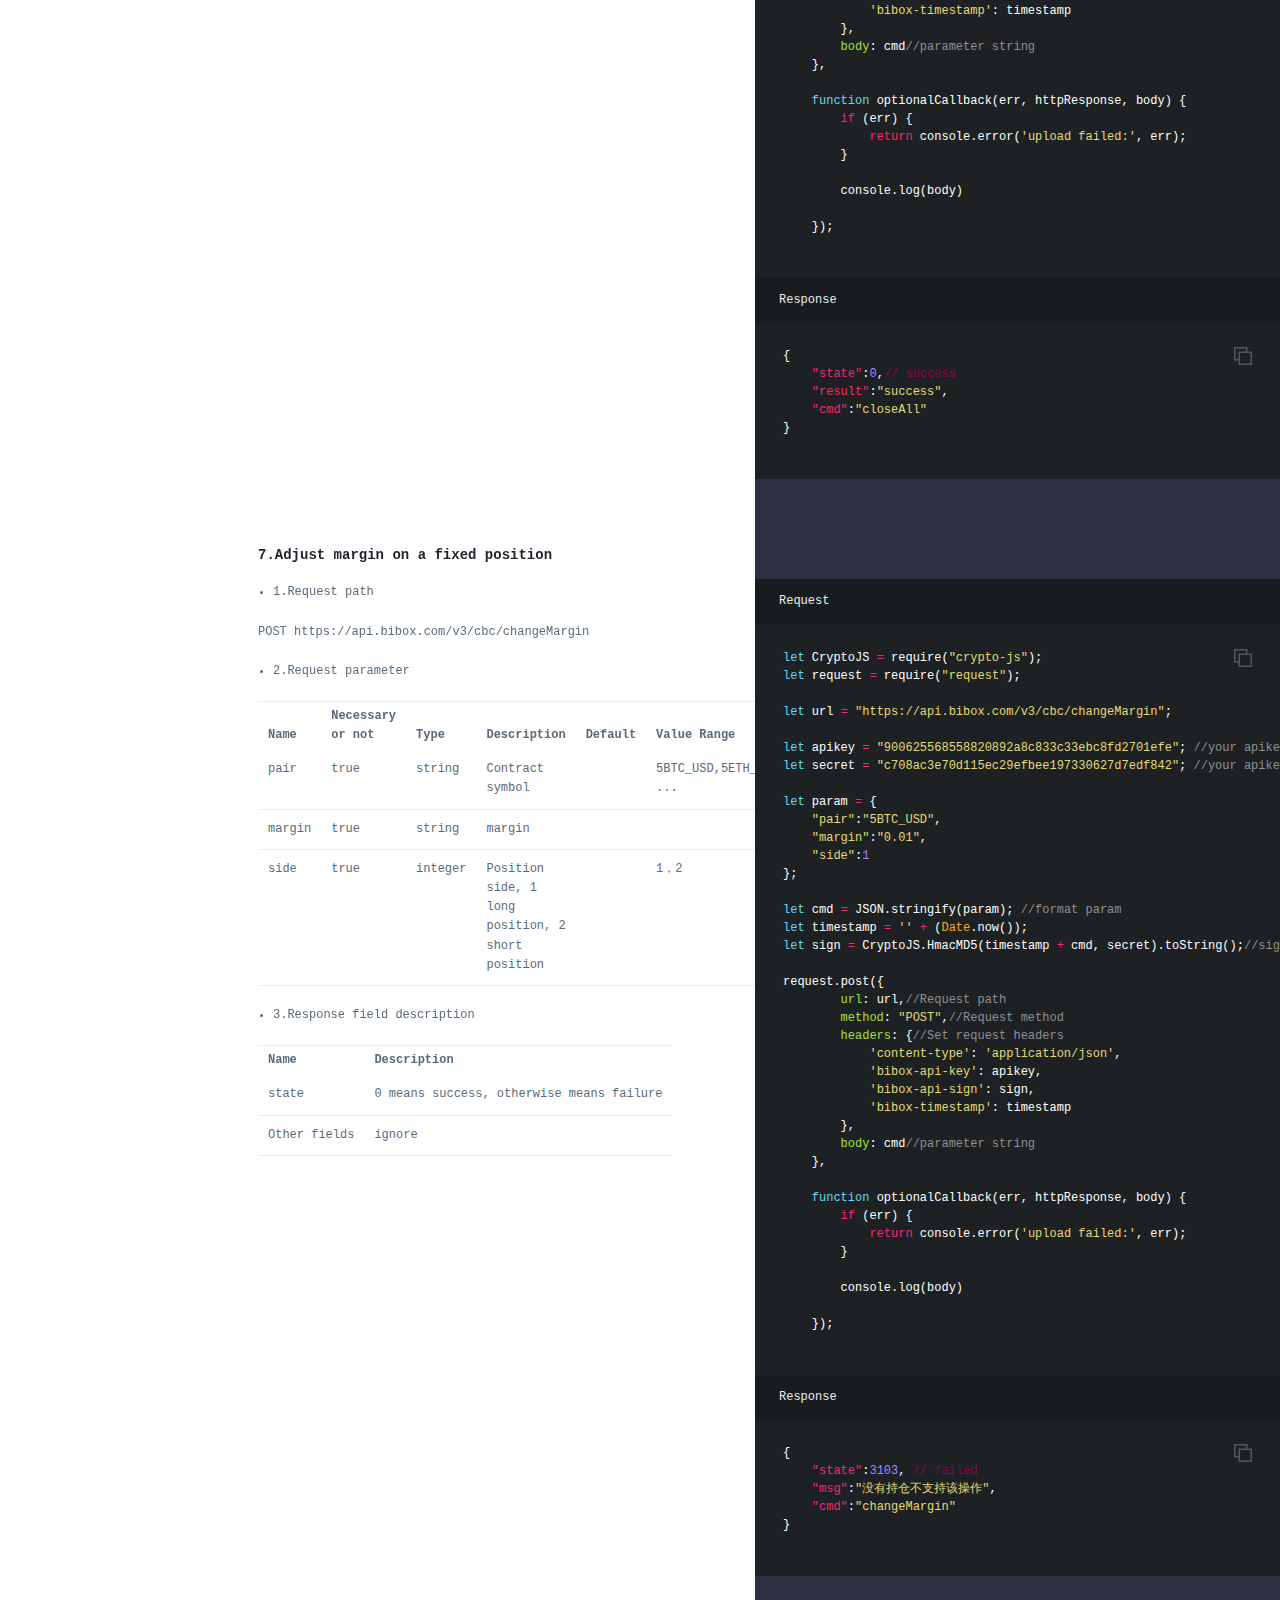
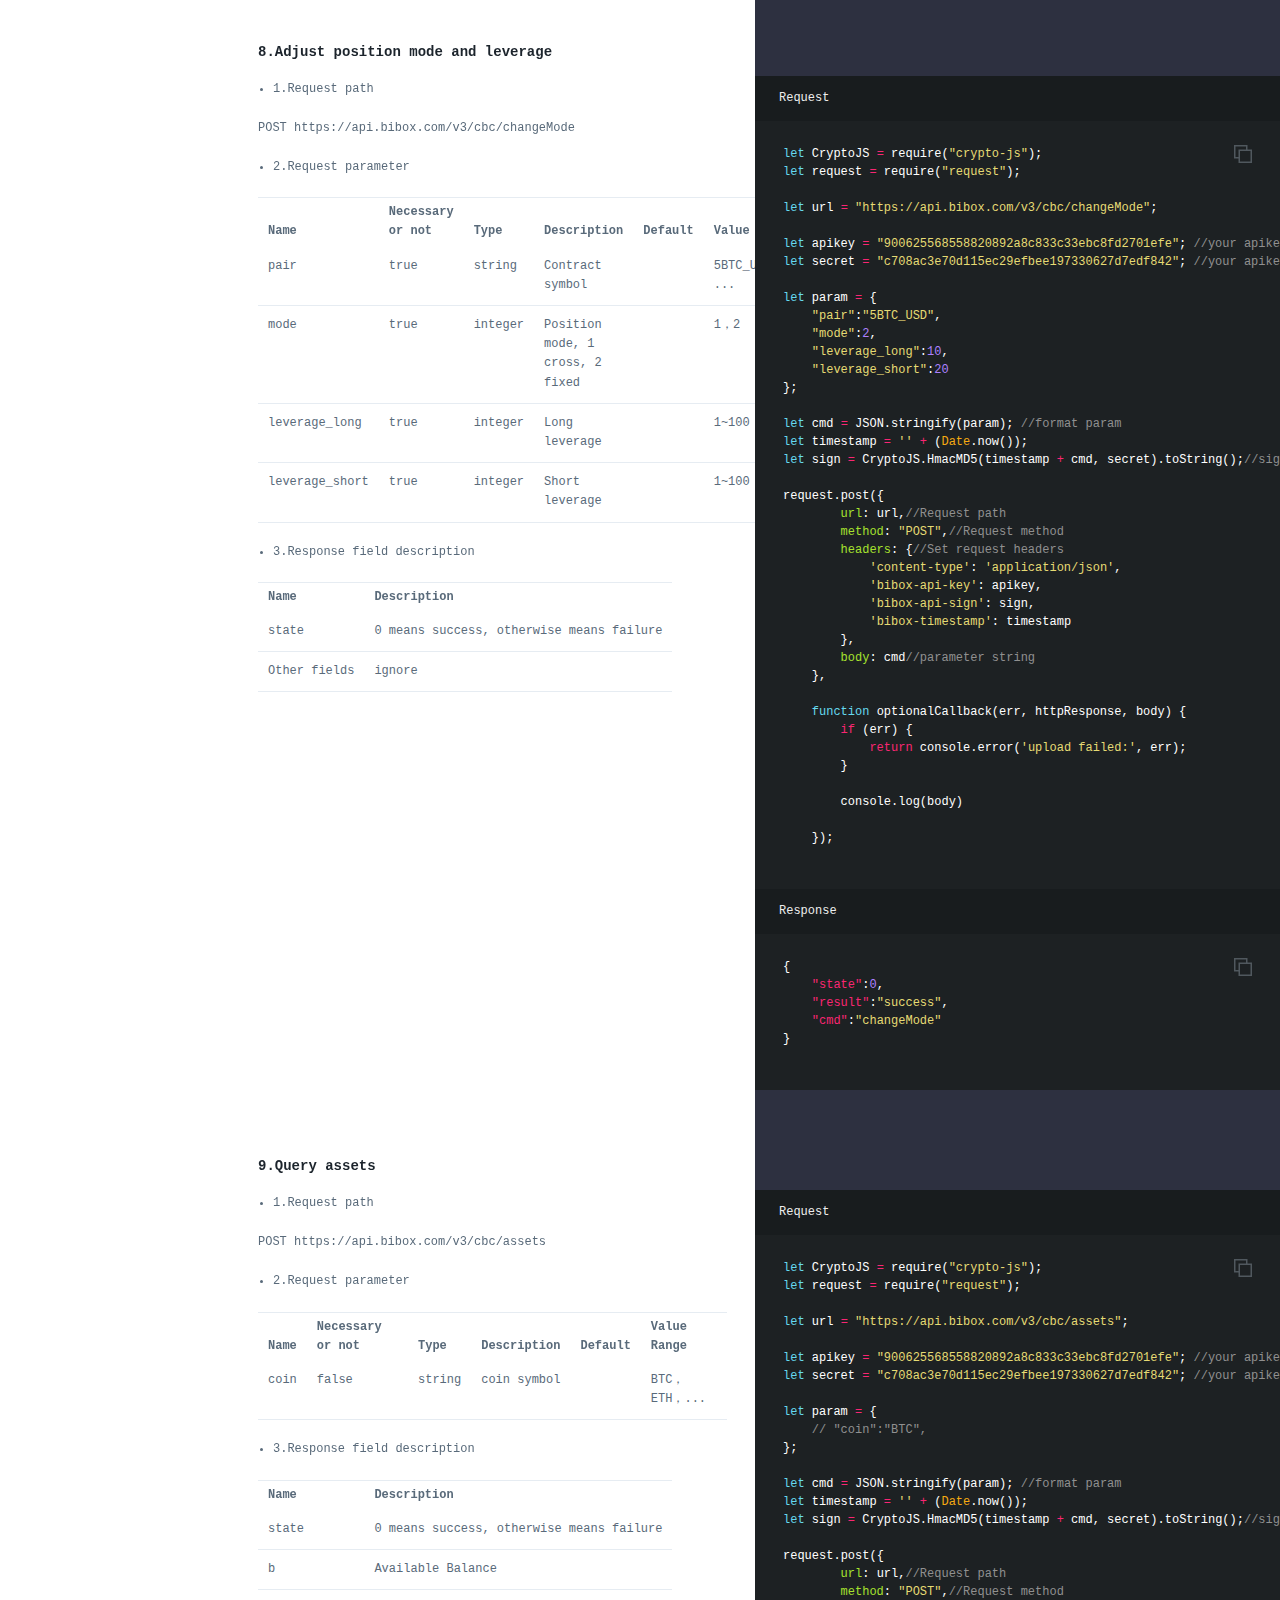
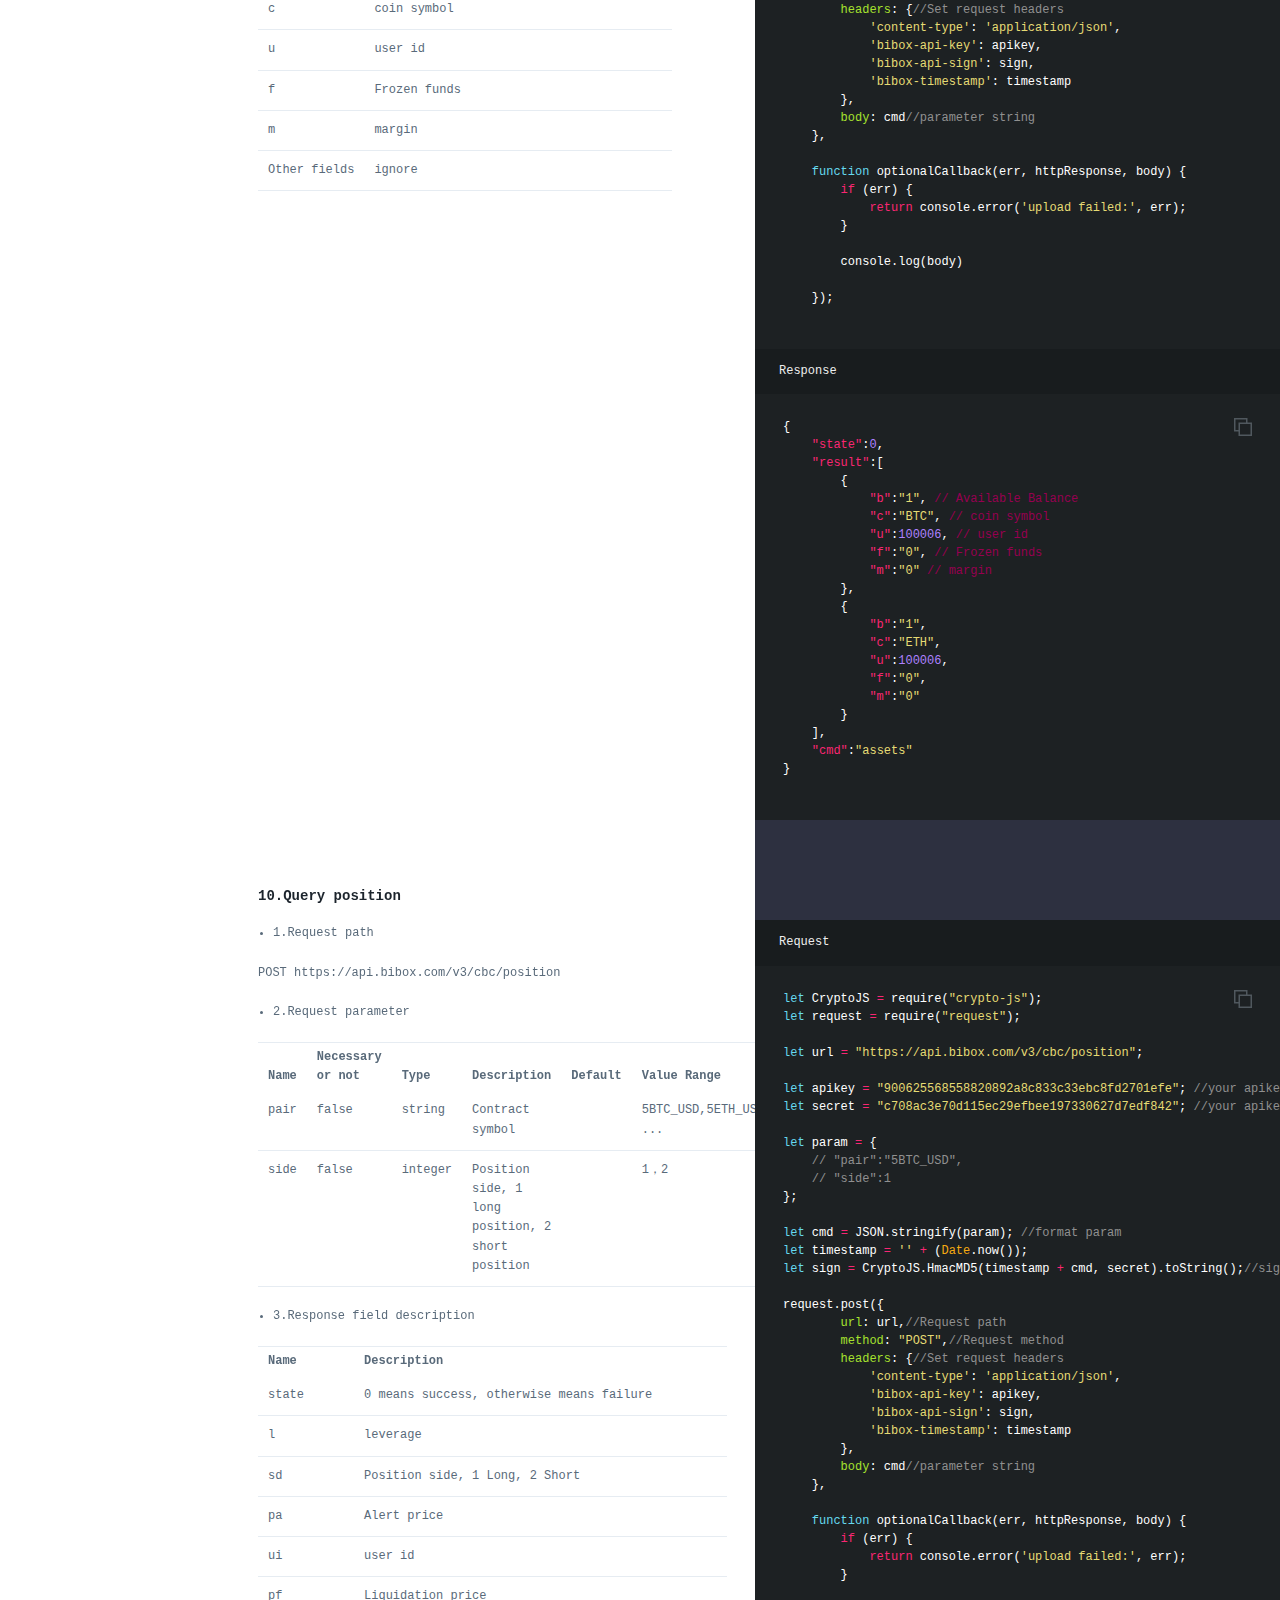
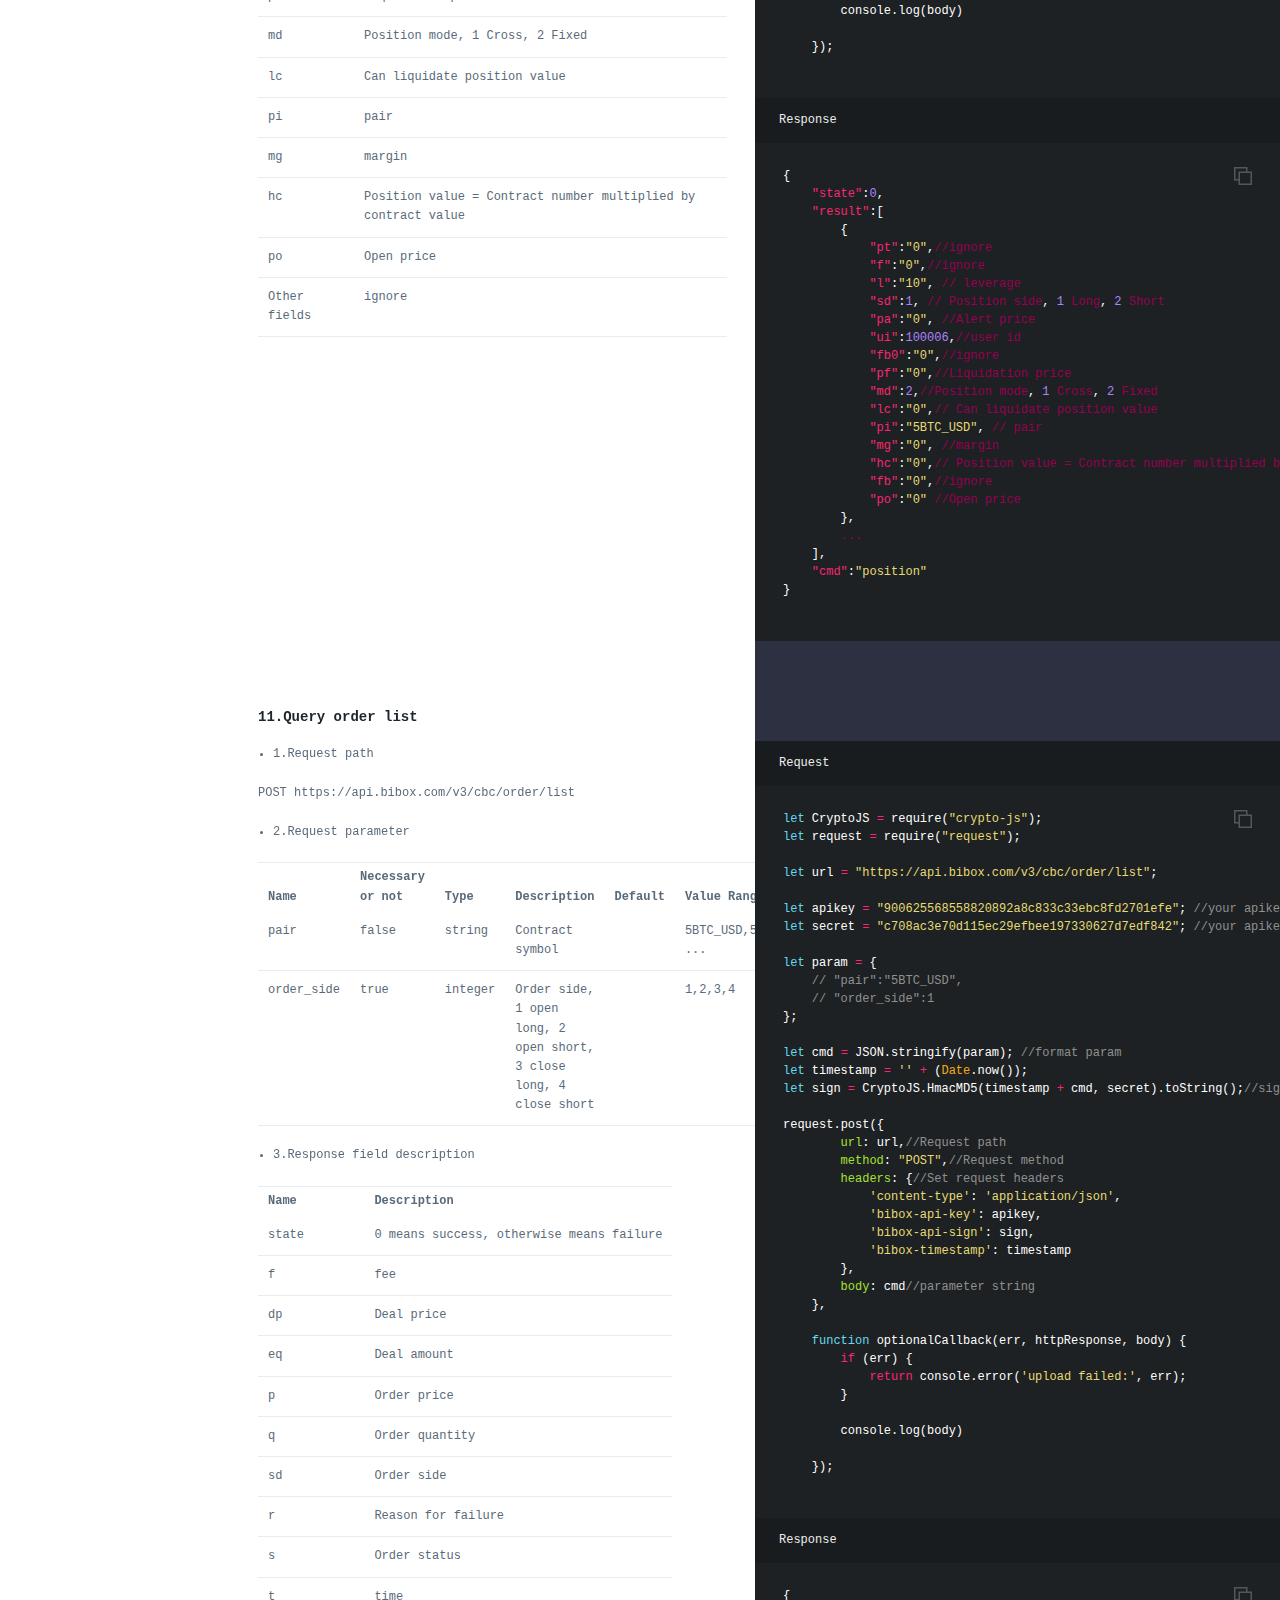
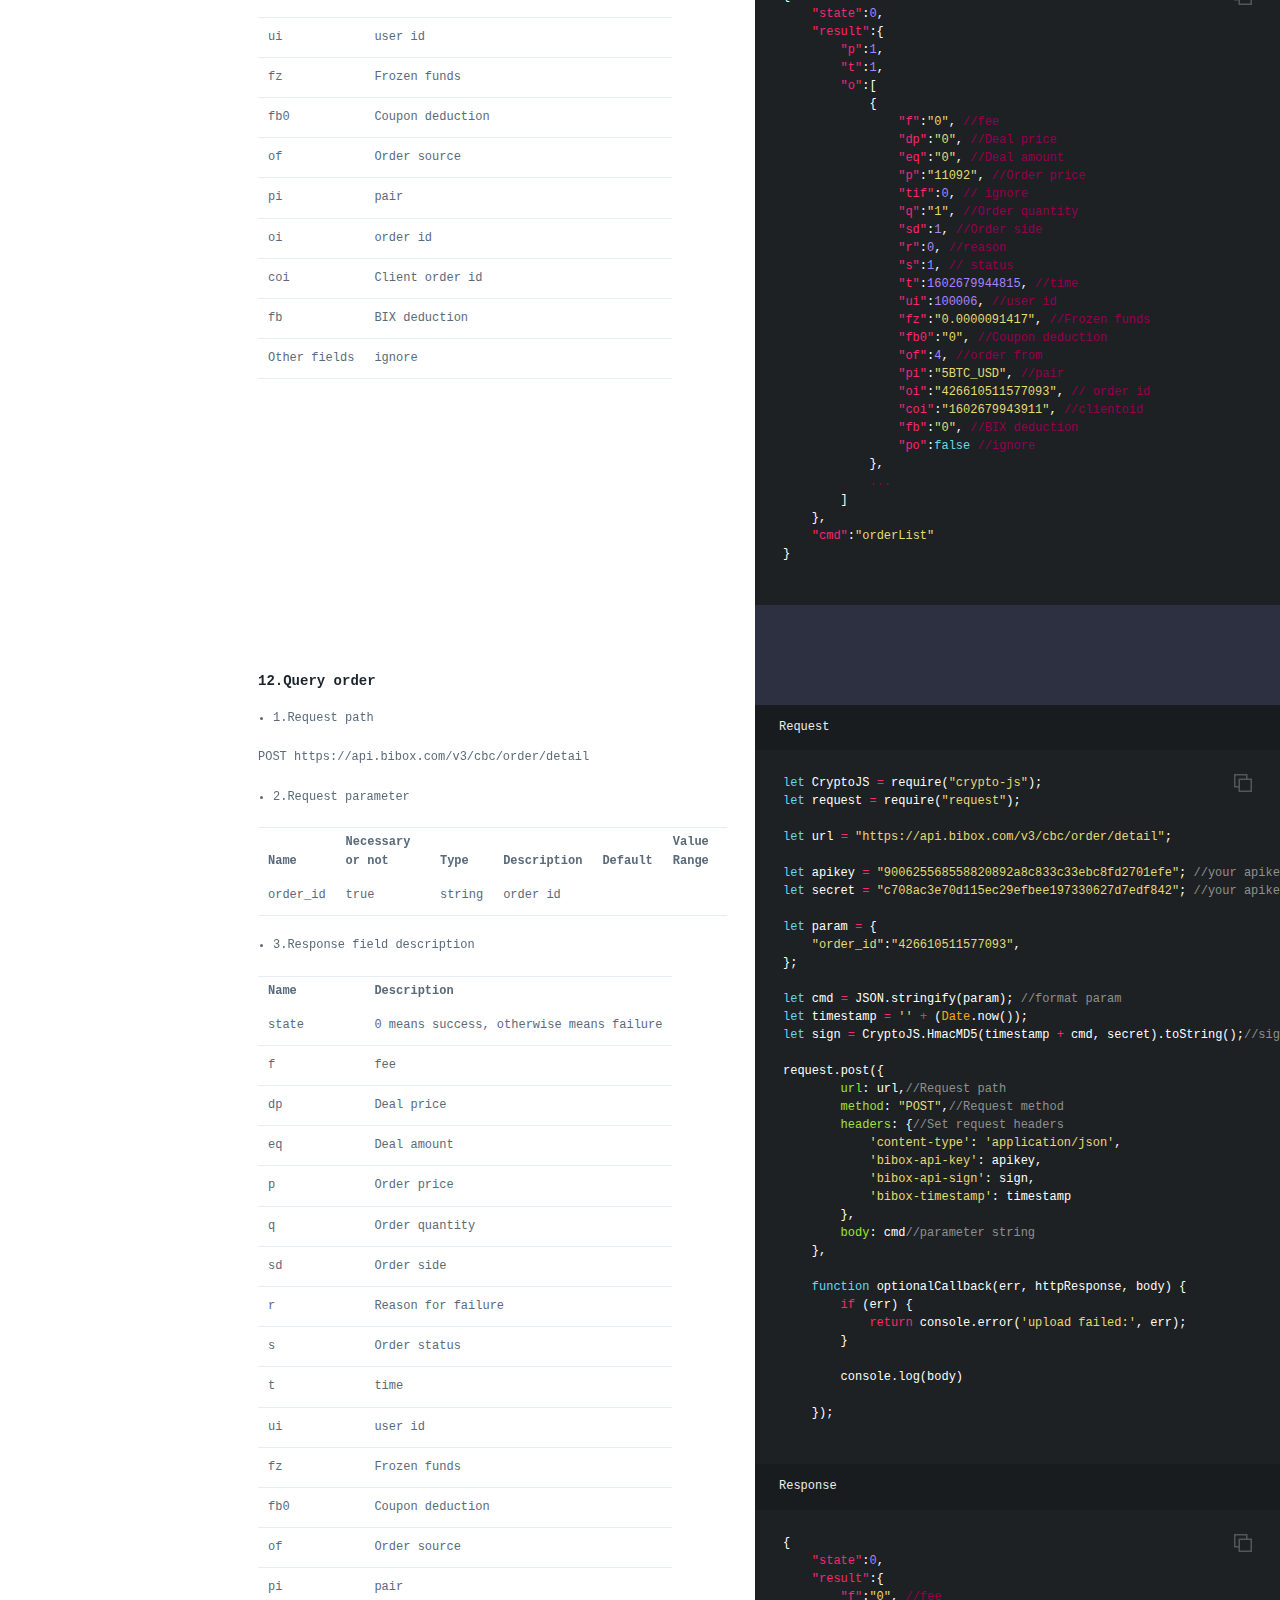
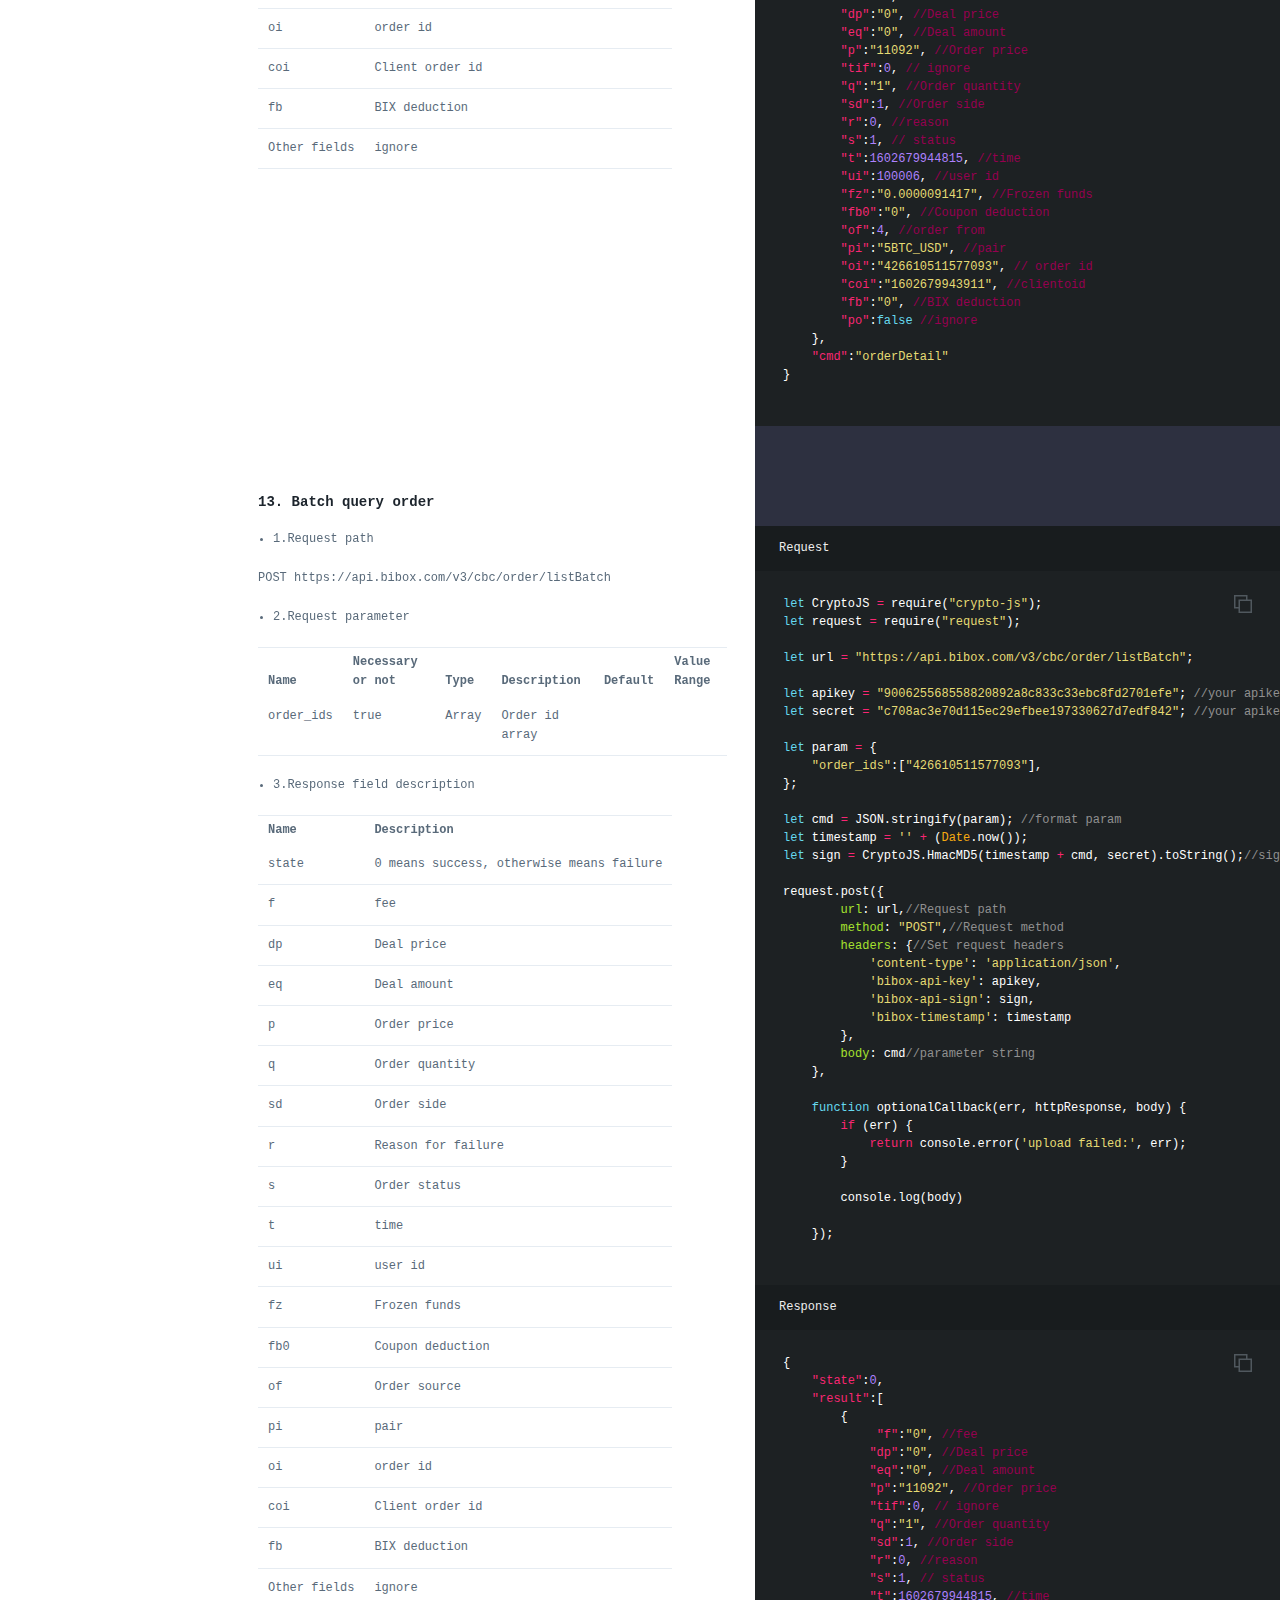
==== commit b87fdfa5: "update sdk and api" ====
--- a/bc/en/index.html
+++ b/bc/en/index.html
@@ -1713,7 +1713,7 @@
 <td>ignore</td>
 </tr>
 </tbody></table>
-<h2 id='11-query-order-list'>11.Query open order list</h2>
+<h2 id='11-query-order-list'>11.Query order list</h2>
 <blockquote>
 <p>Request</p>
 </blockquote>
@@ -1783,22 +1783,6 @@
 <td>Contract symbol</td>
 <td></td>
 <td>5BTC_USD,5ETH_USD, ...</td>
-</tr>
-<tr>
-<td>page</td>
-<td>true</td>
-<td>integer</td>
-<td></td>
-<td></td>
-<td>1,2, ...</td>
-</tr>
-<tr>
-<td>size</td>
-<td>true</td>
-<td>integer</td>
-<td></td>
-<td></td>
-<td>10,20, ...</td>
 </tr>
 <tr>
 <td>order_side</td>
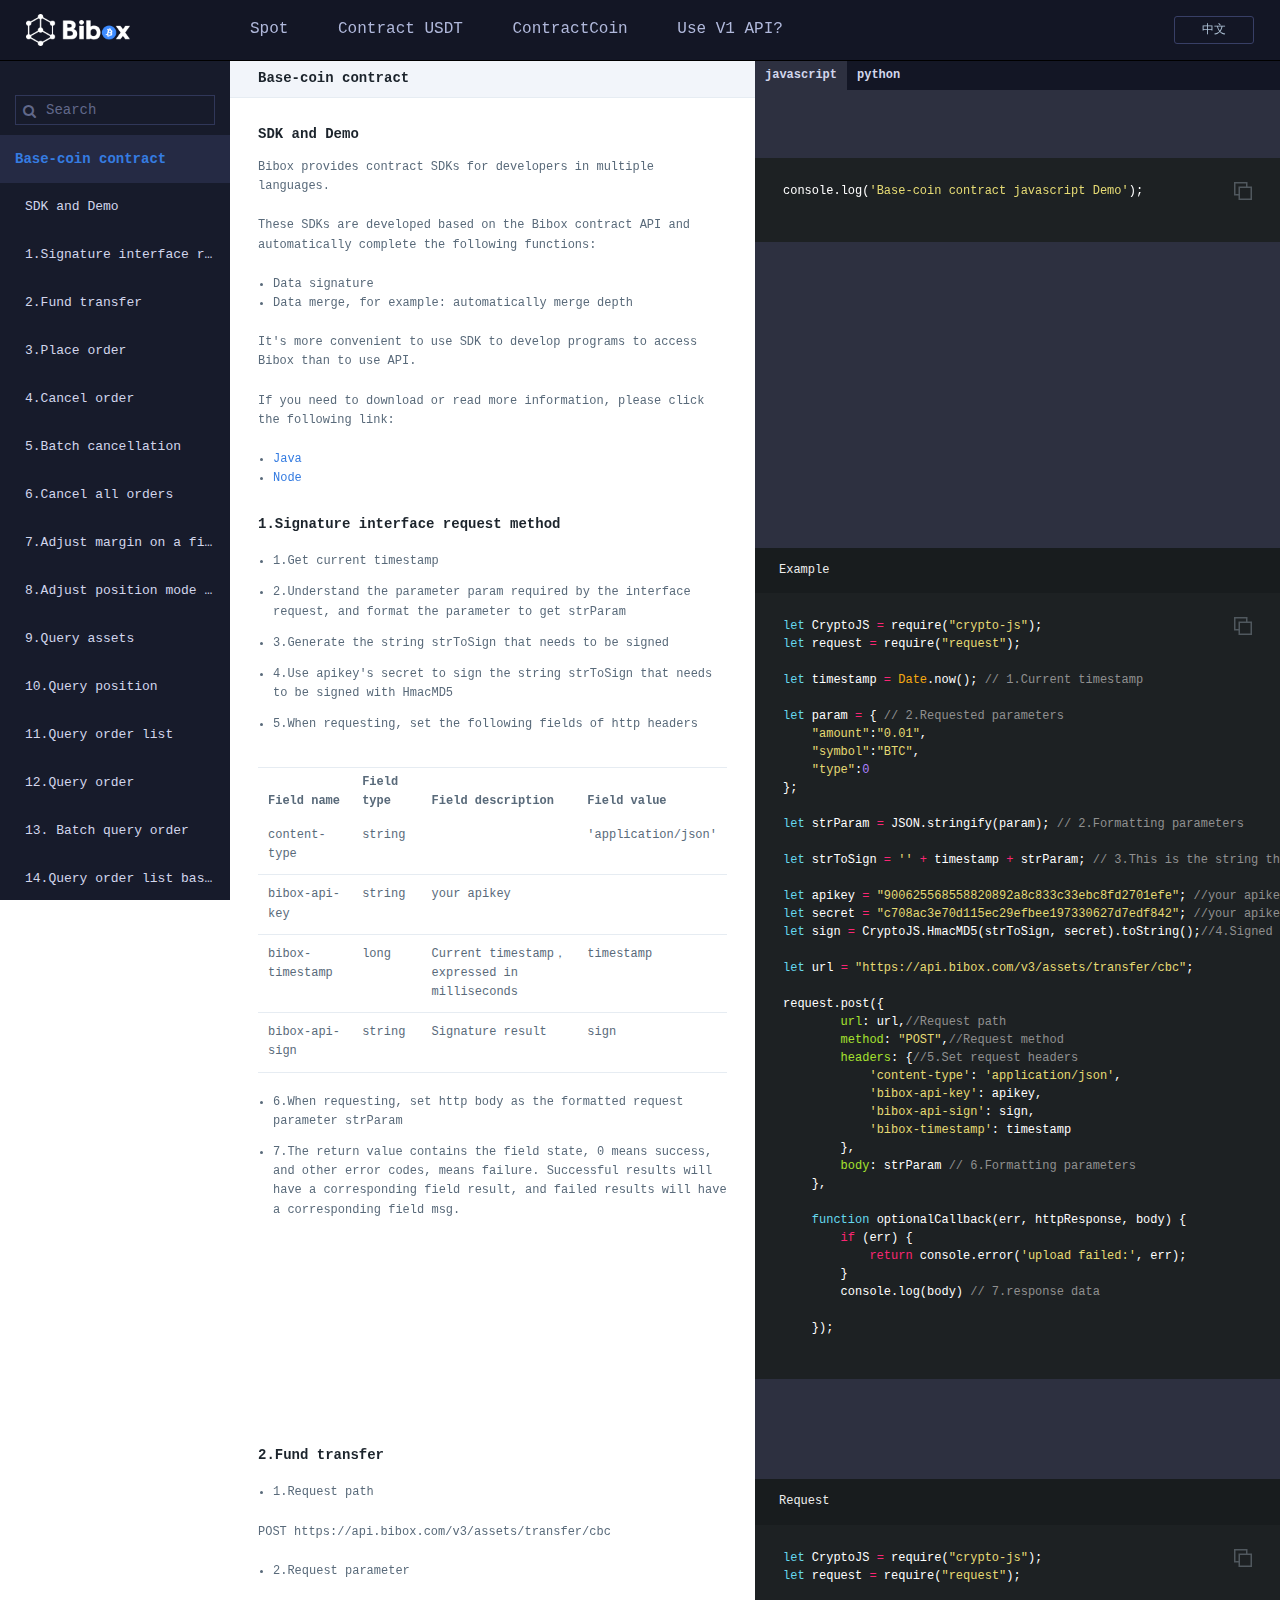
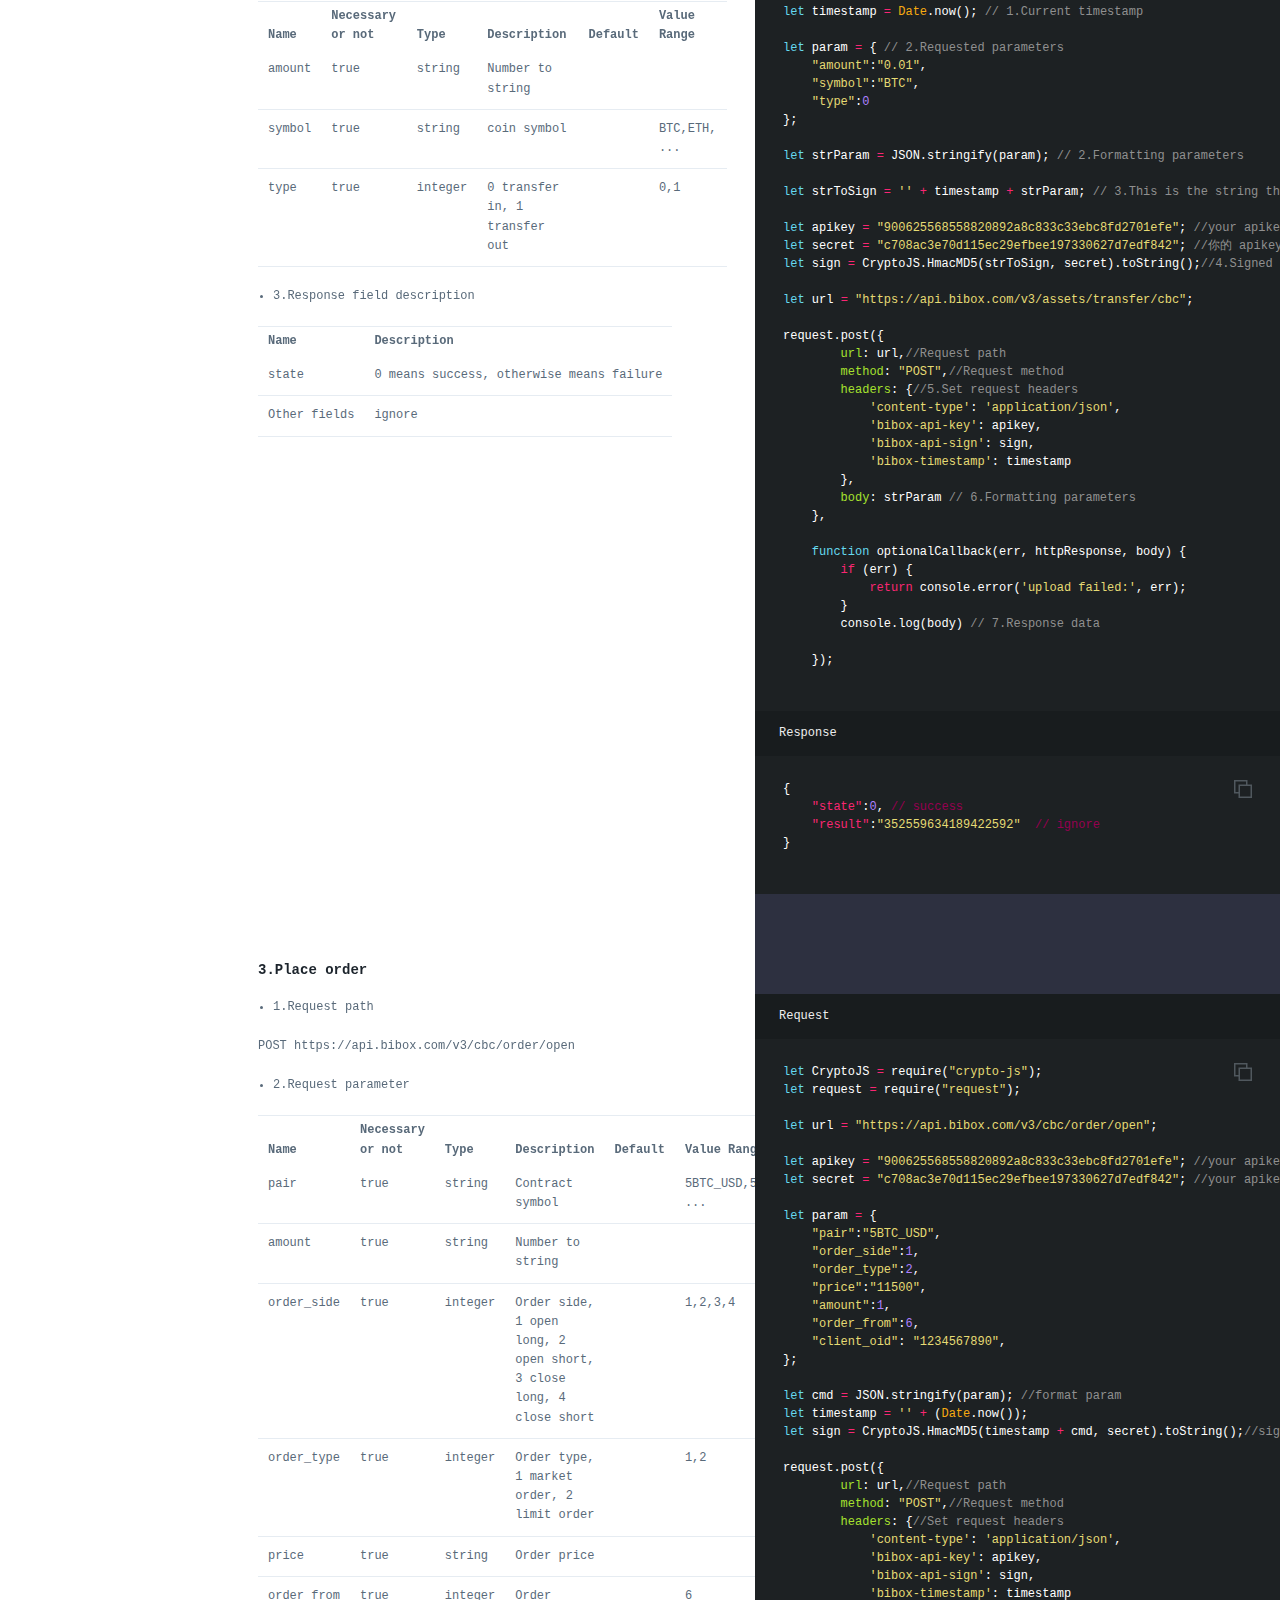
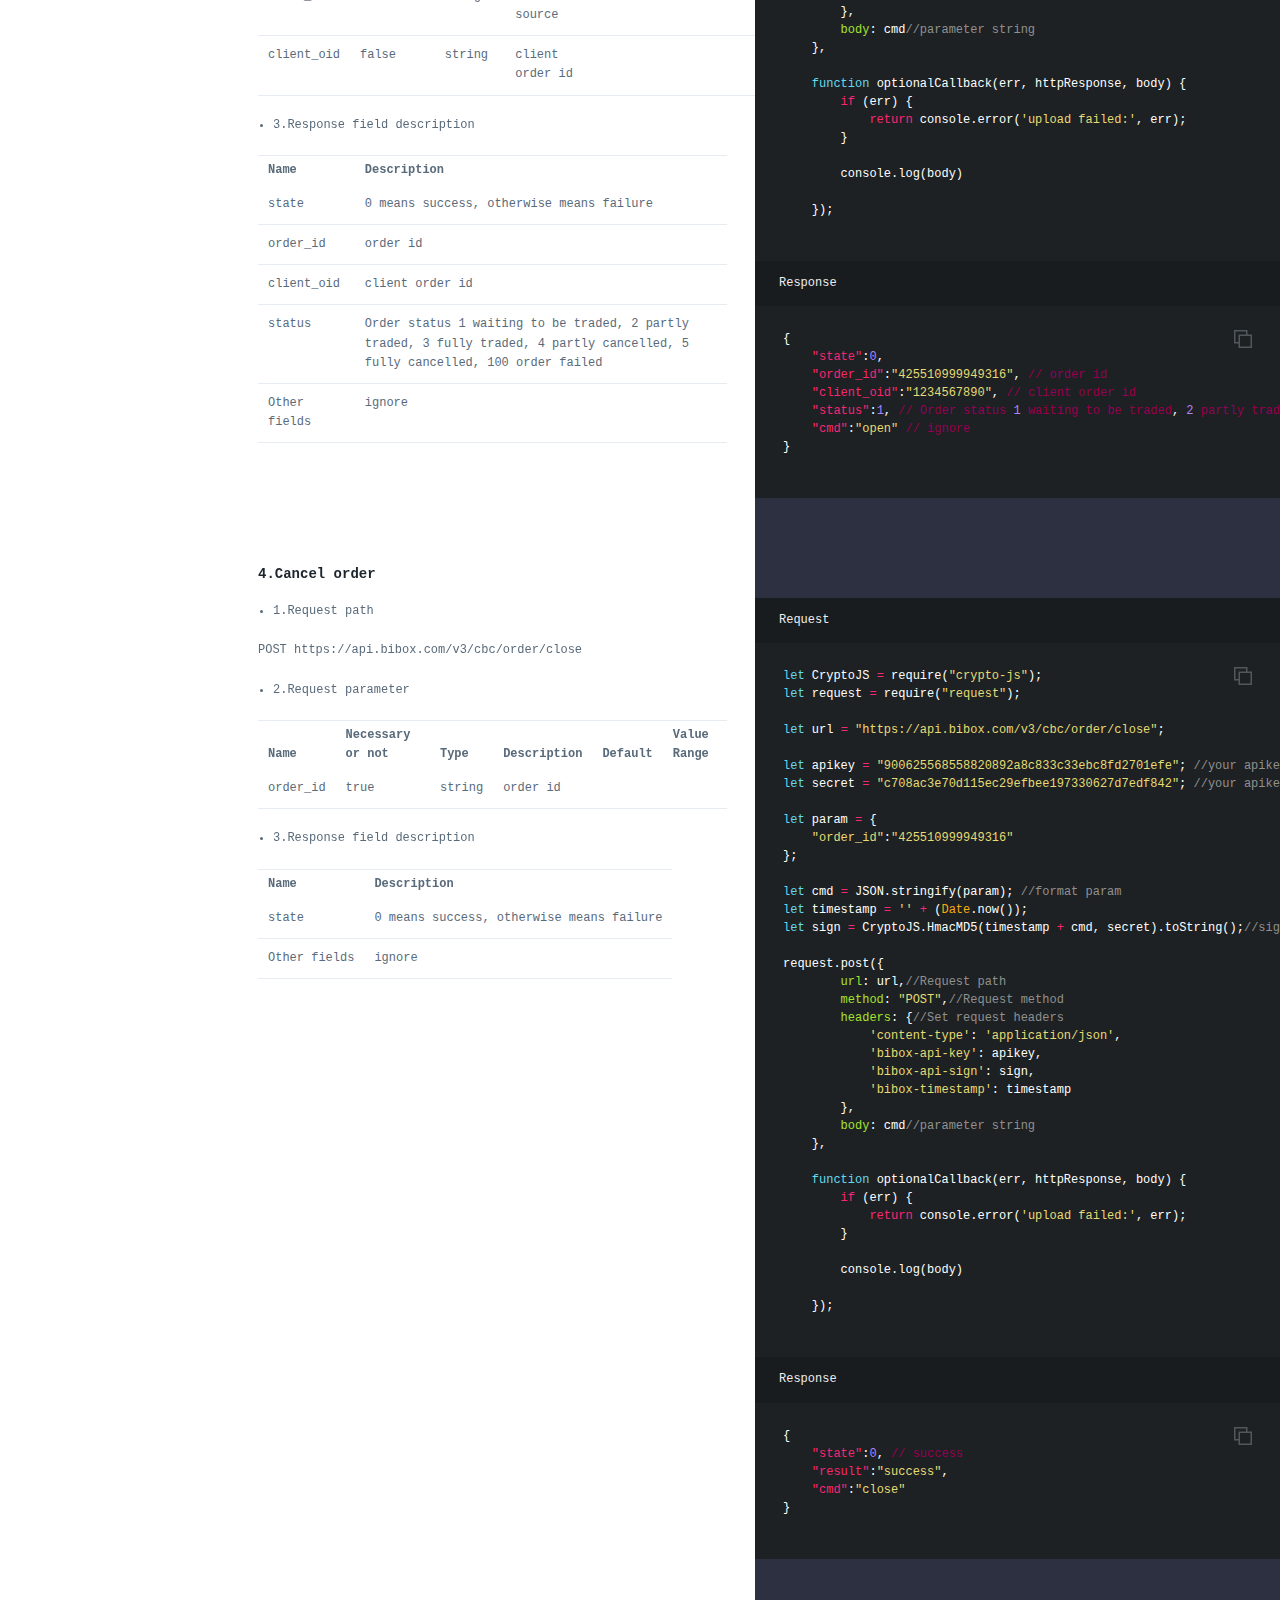
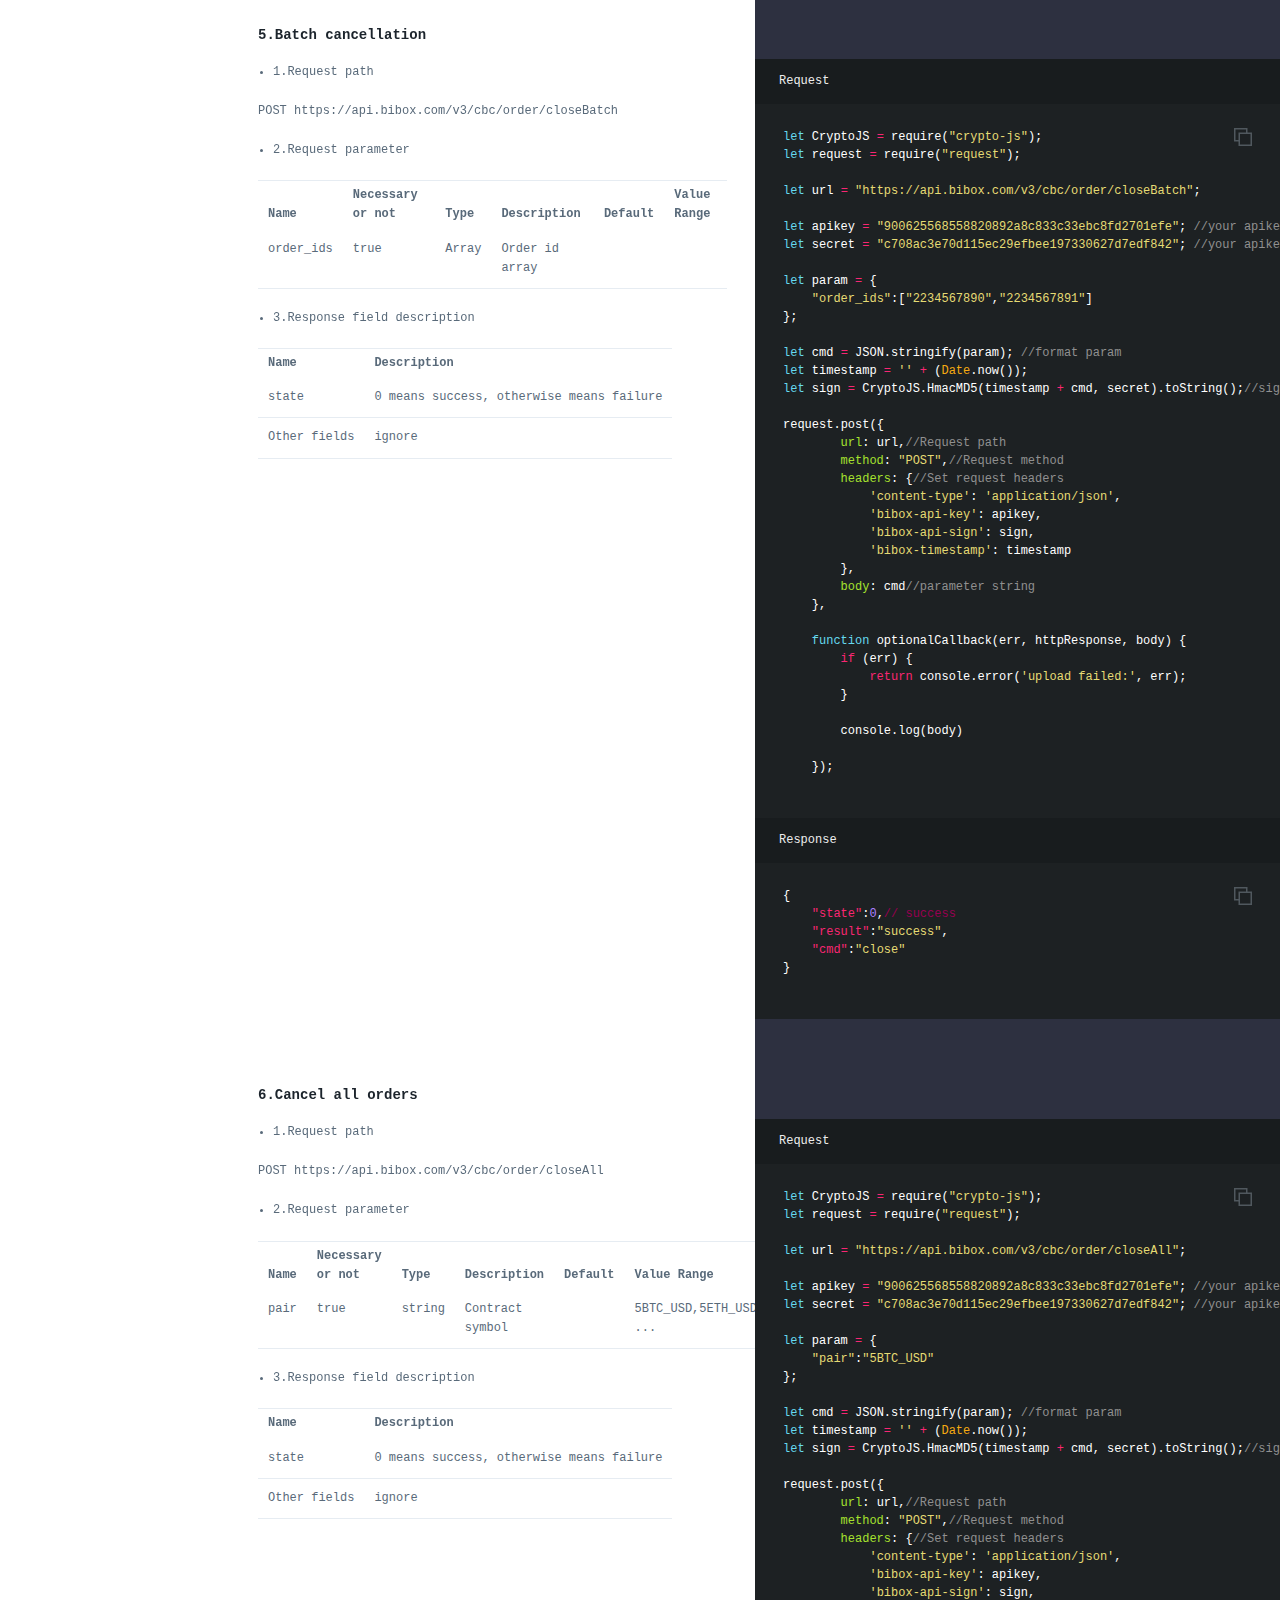
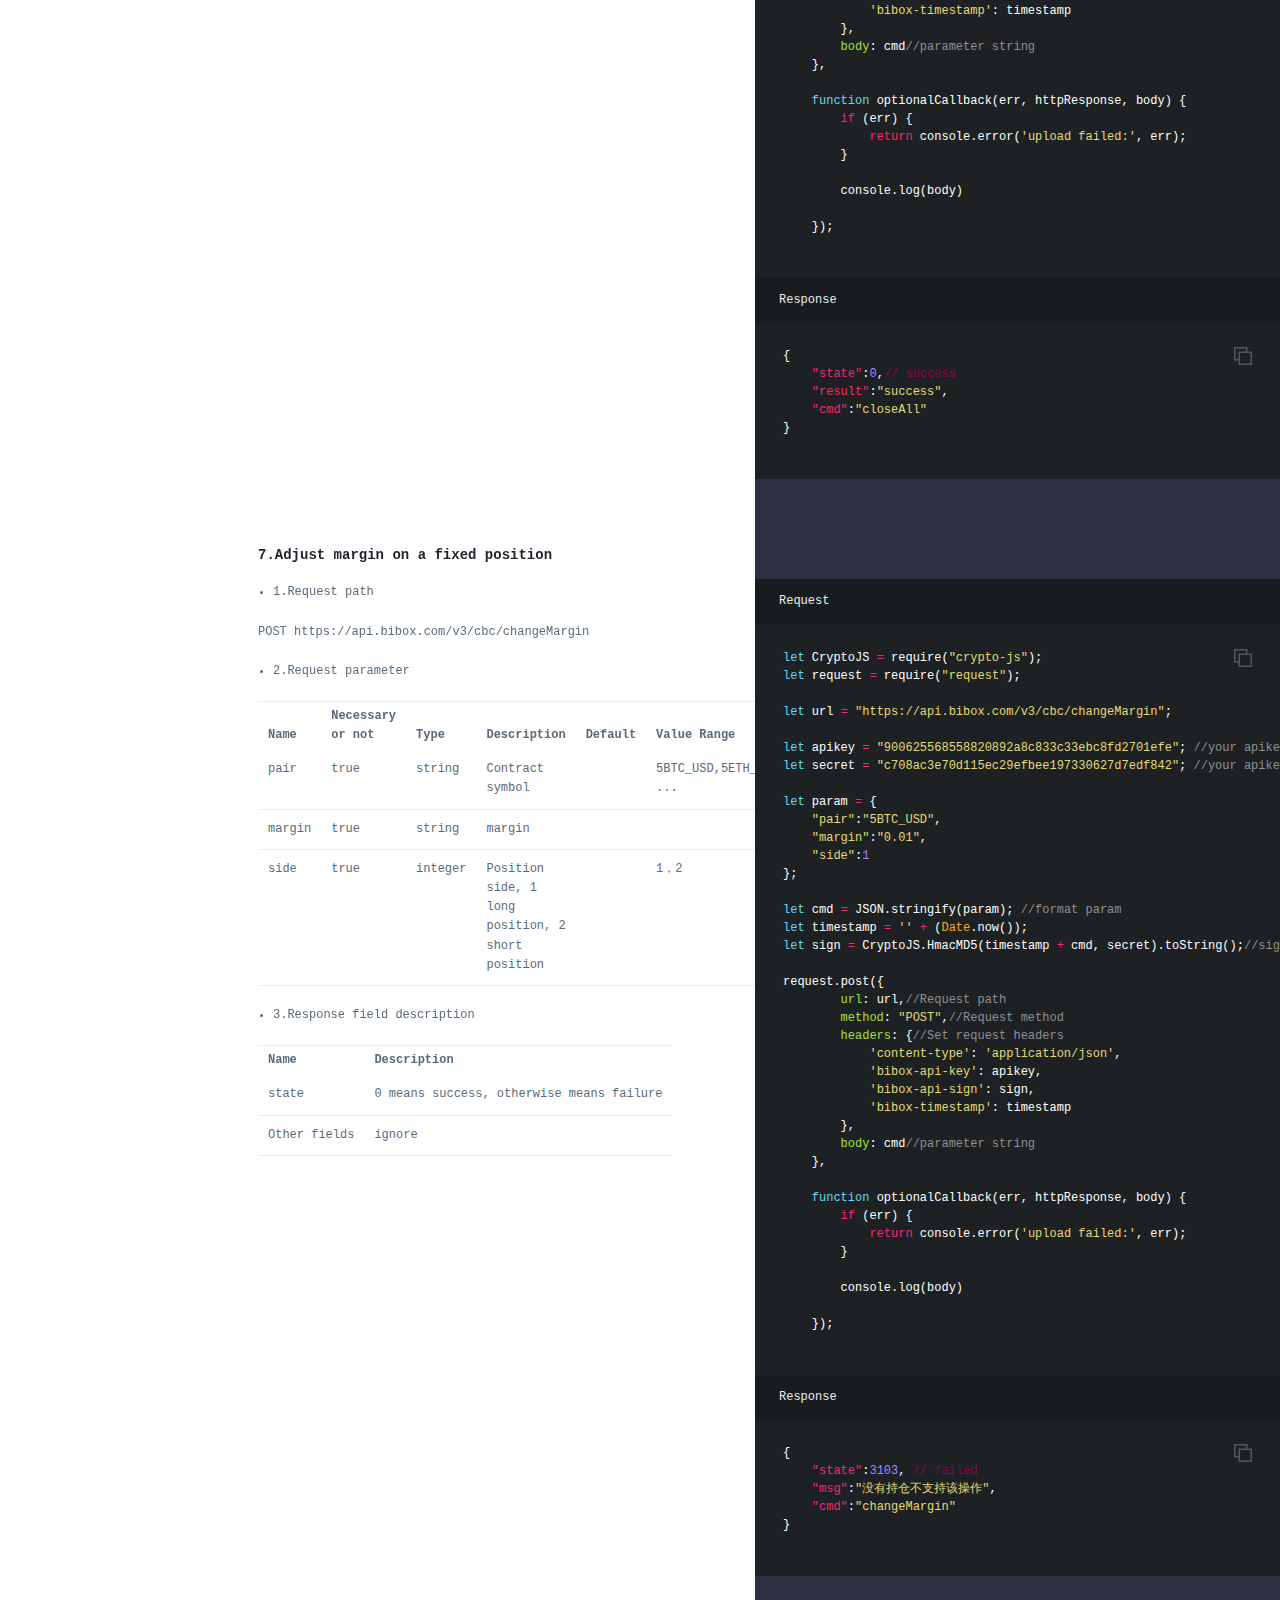
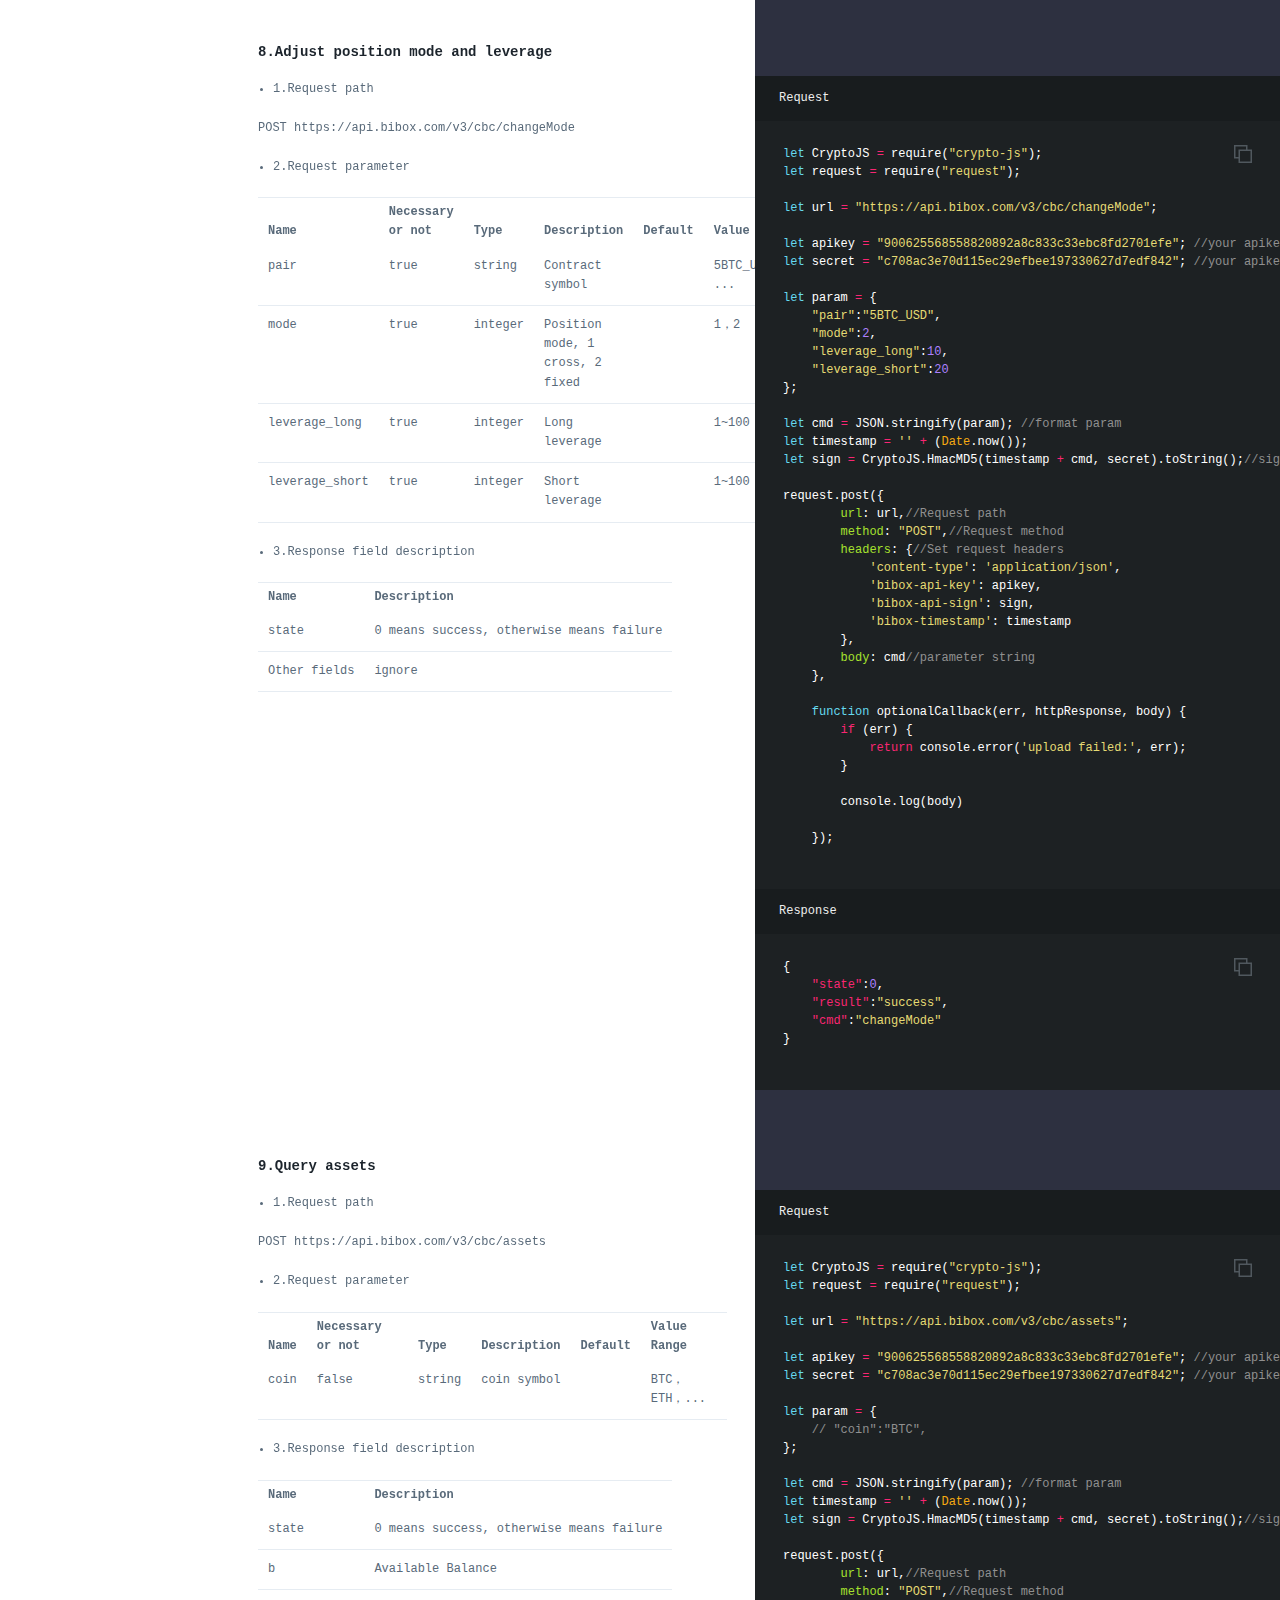
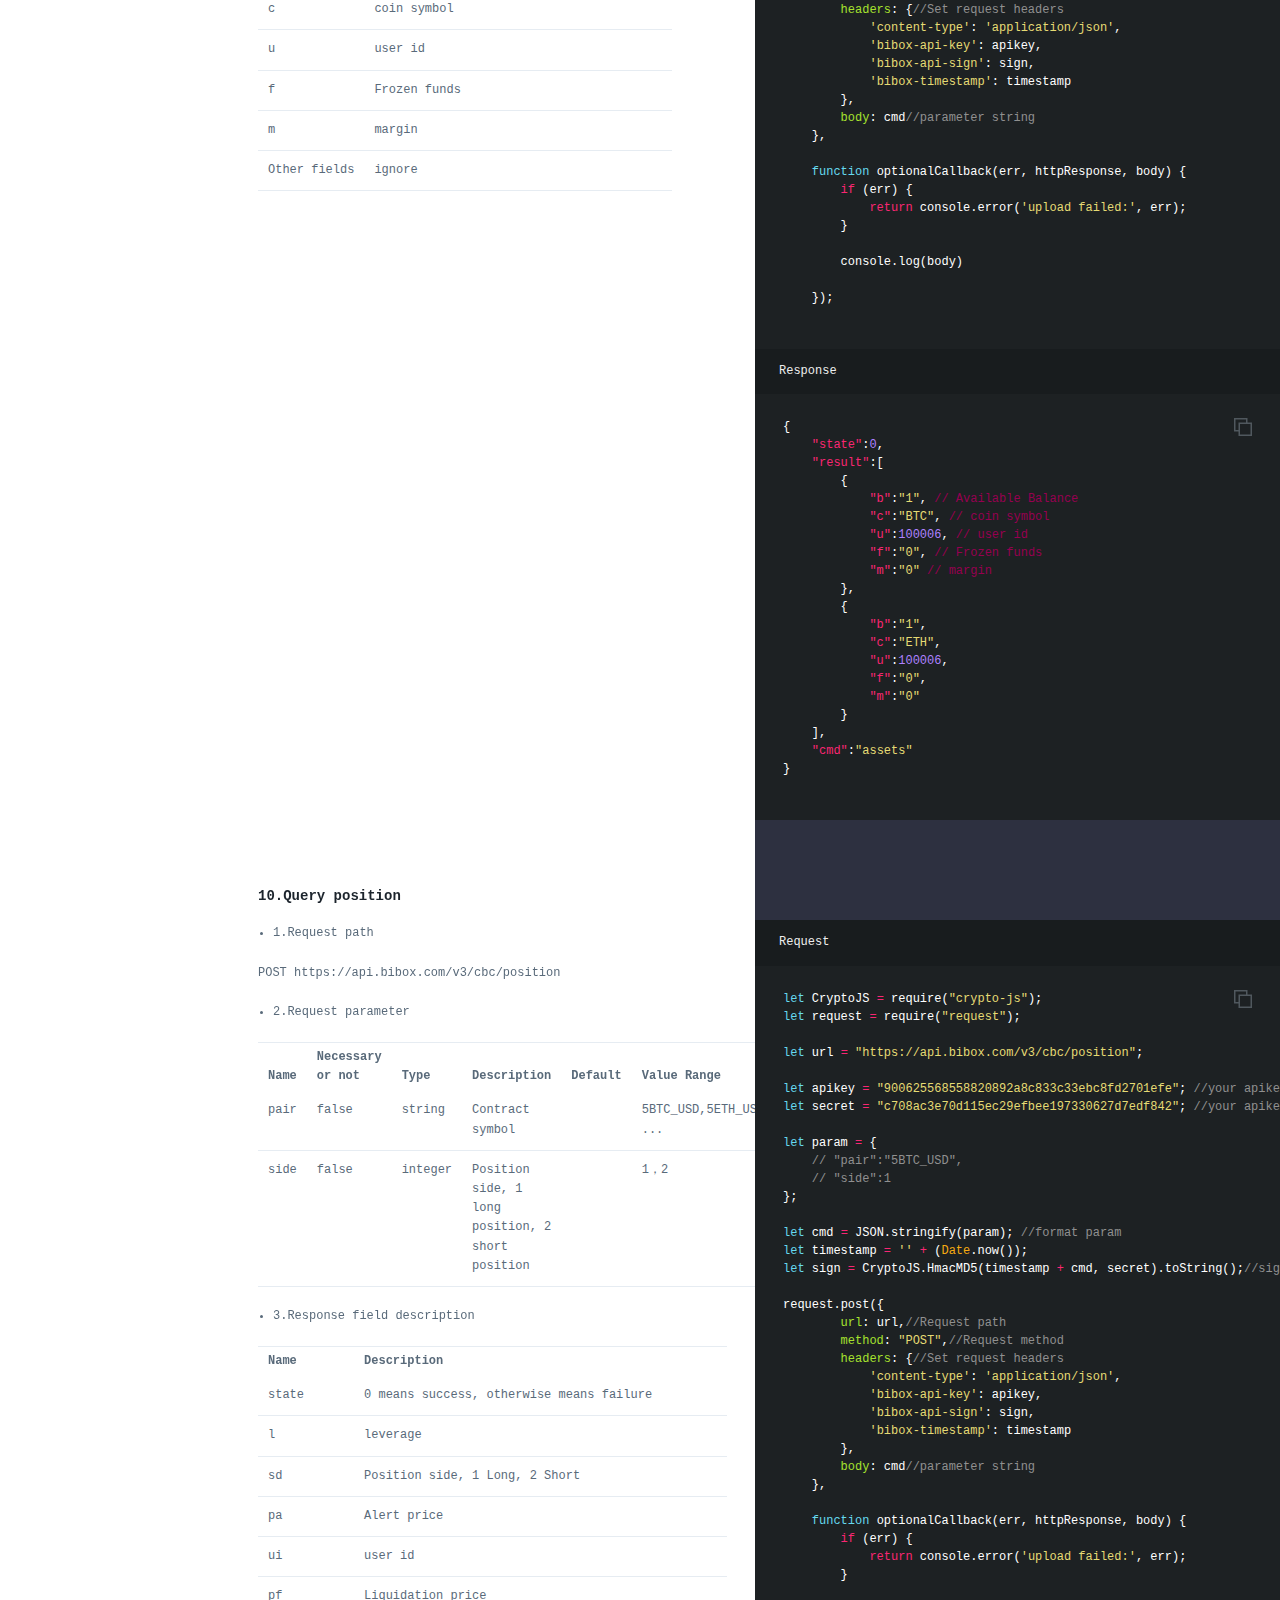
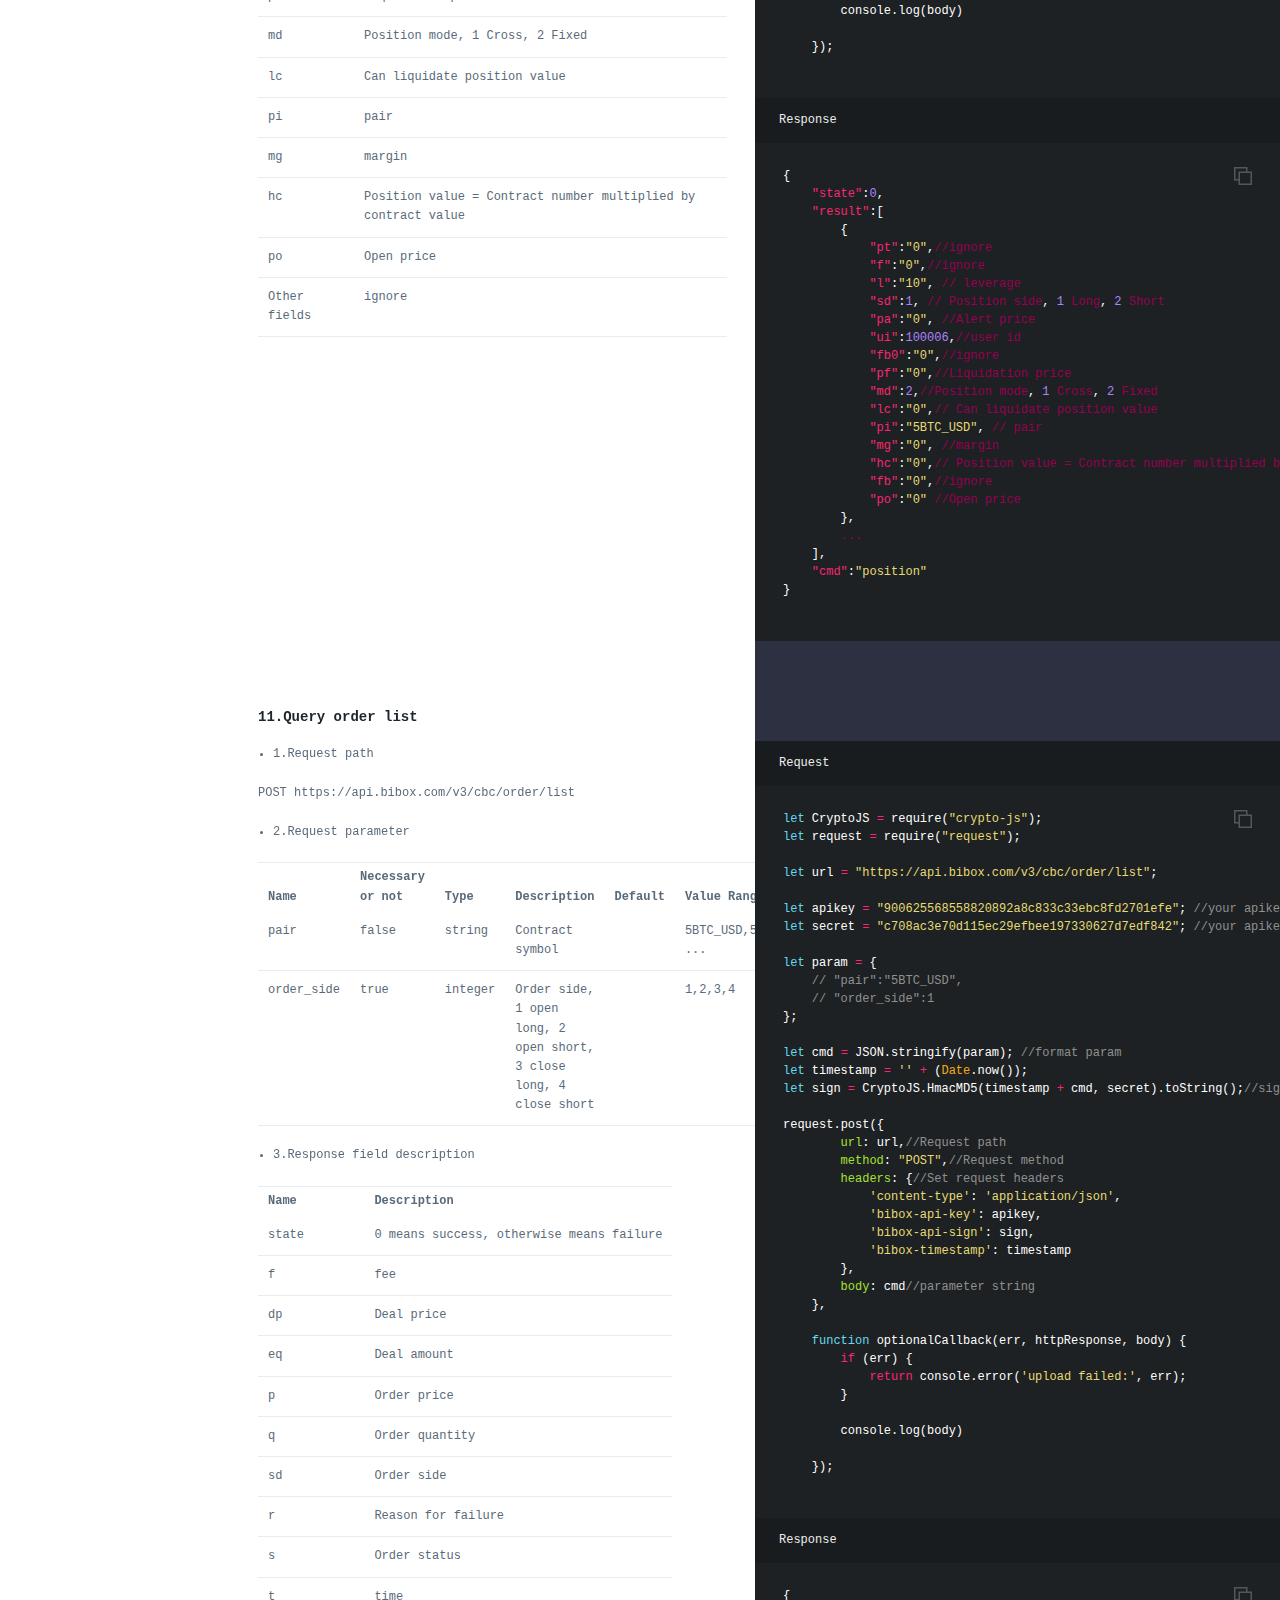
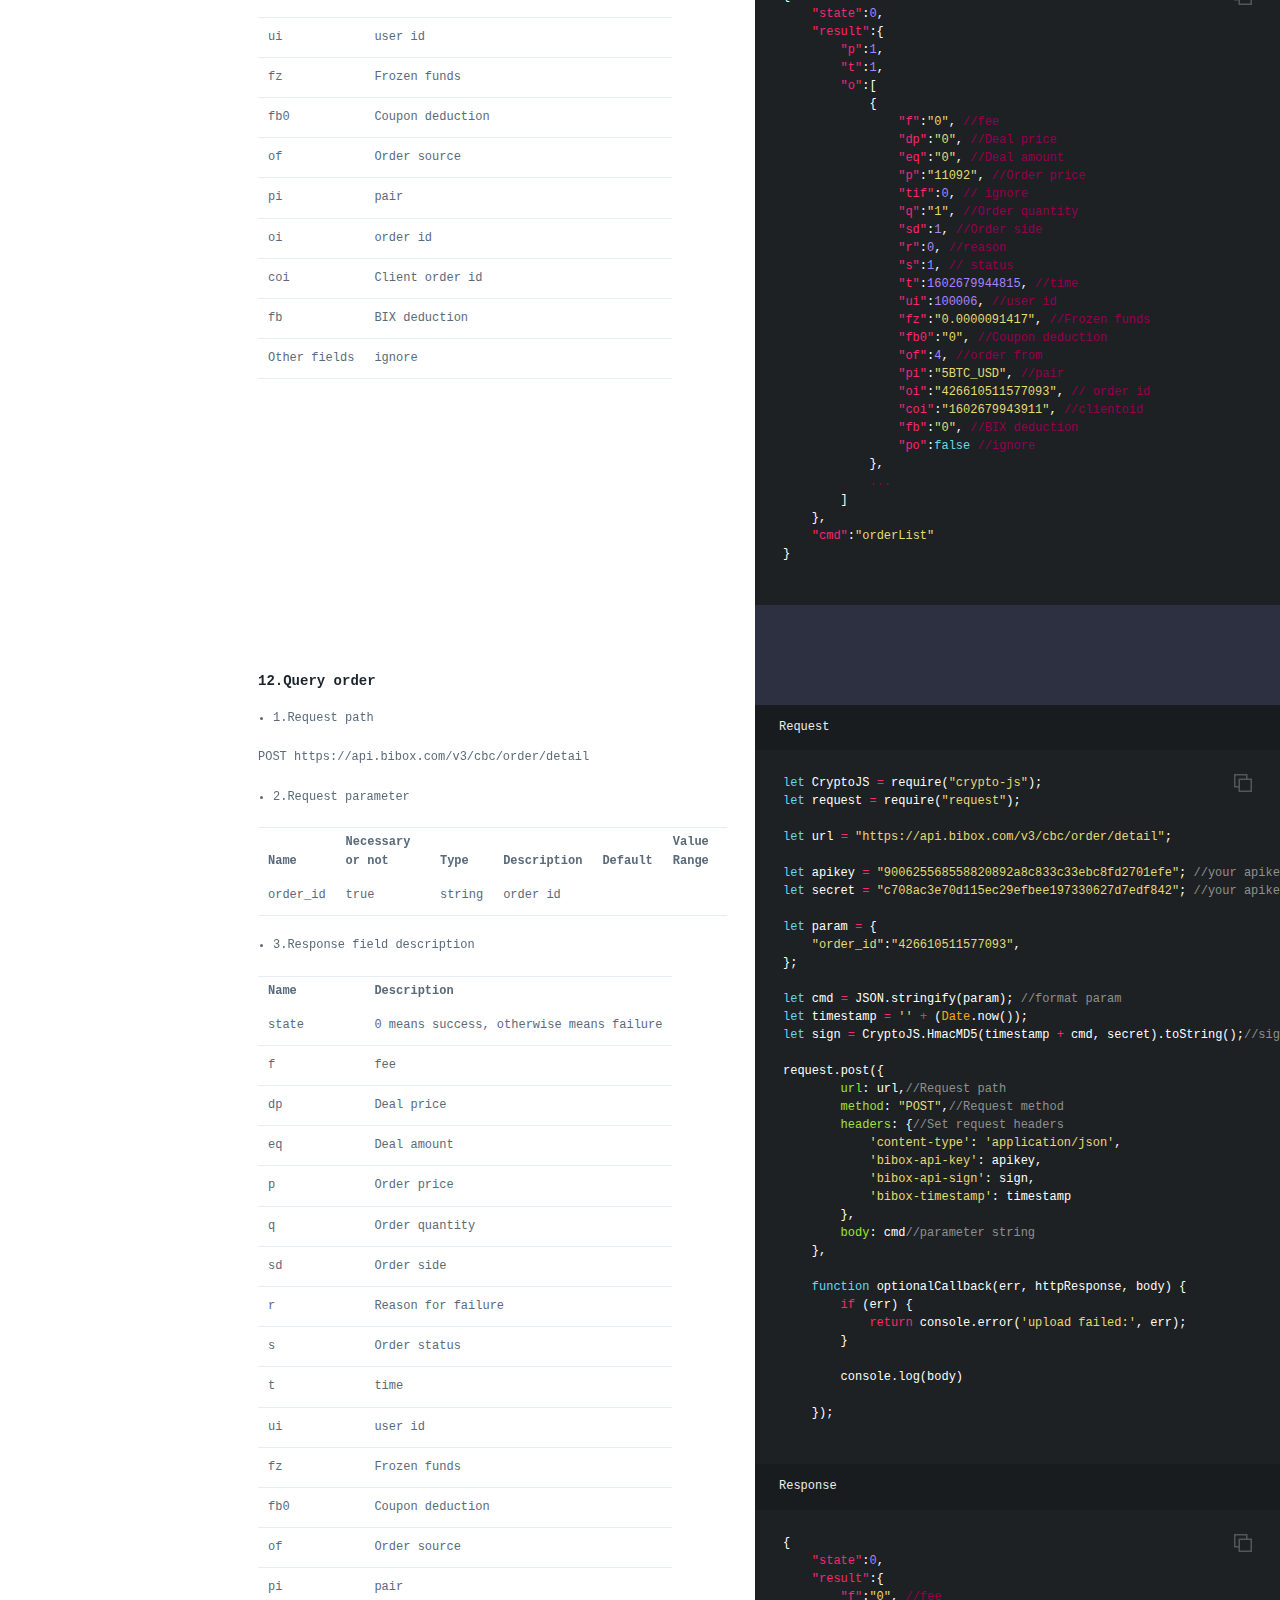
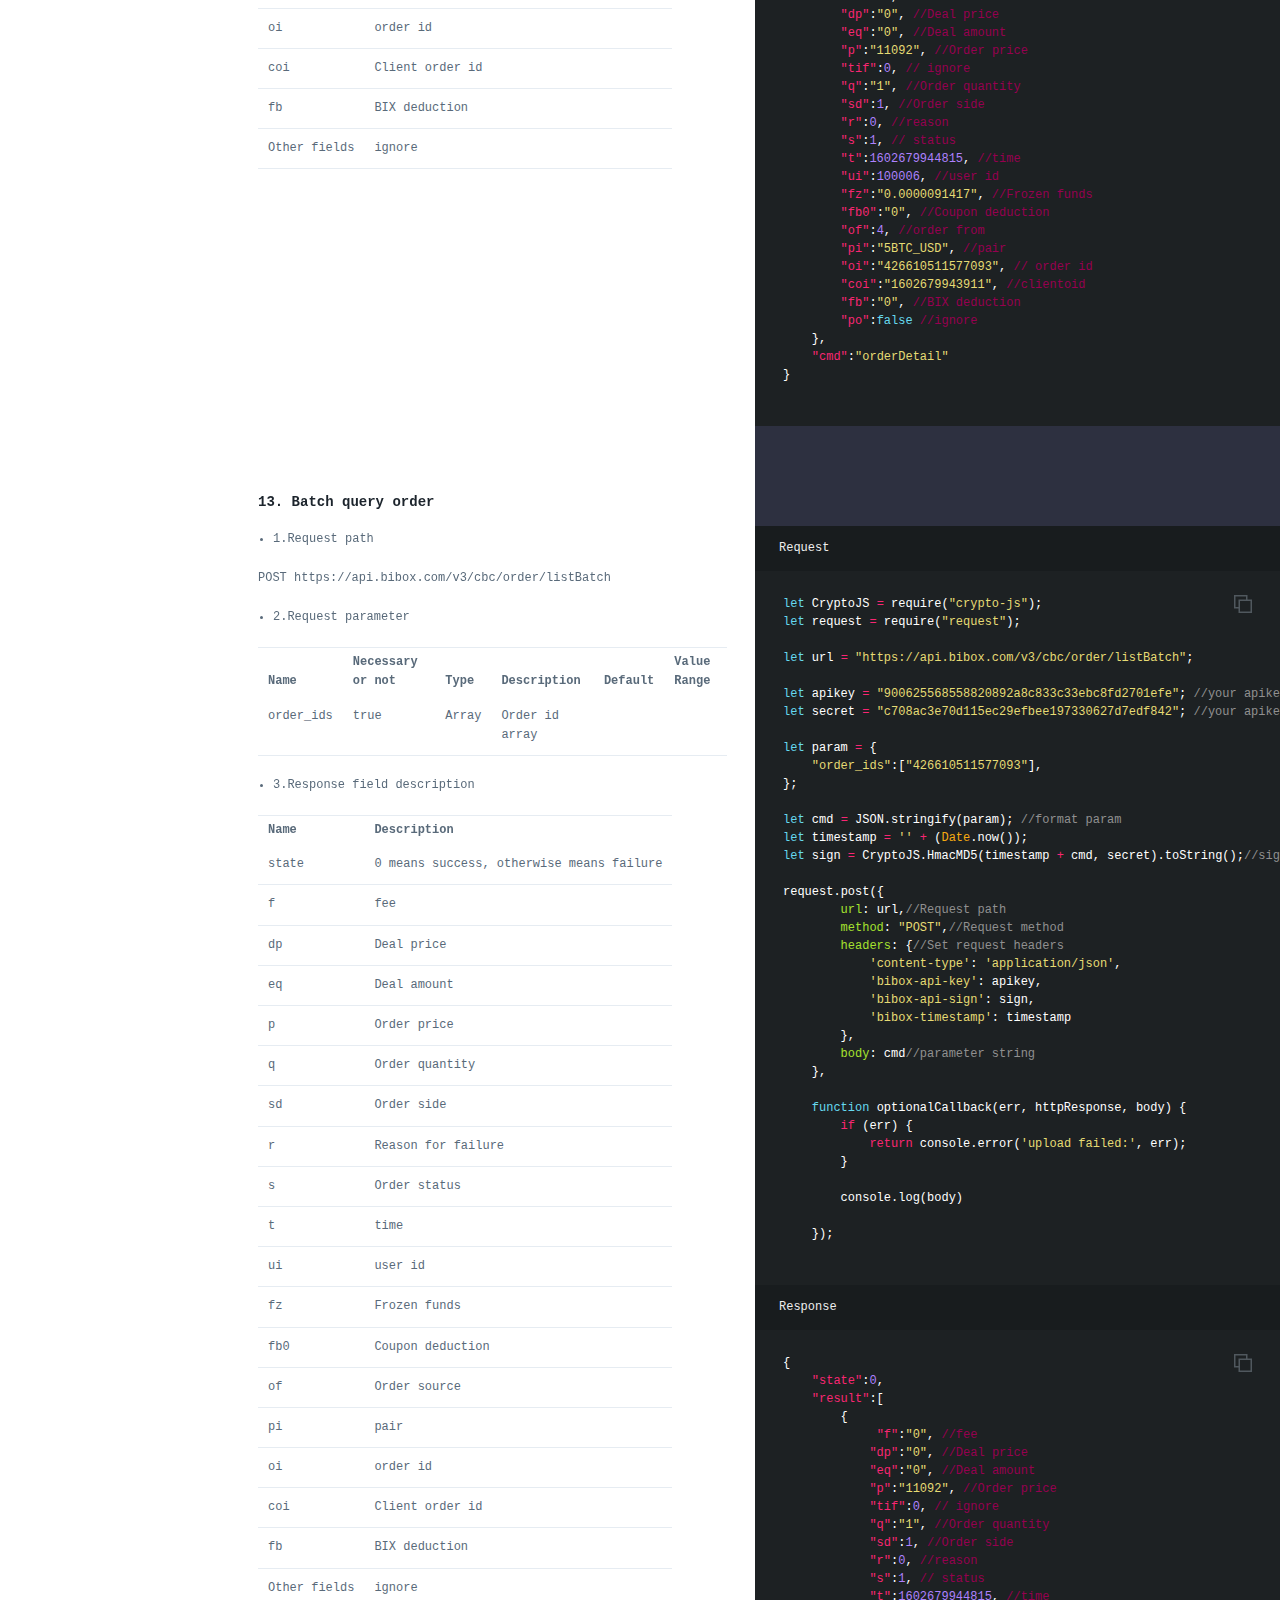
==== commit bfb4623a: "update" ====
--- a/bc/en/index.html
+++ b/bc/en/index.html
@@ -288,7 +288,7 @@
     </script>
   </head>
 
-  <body class="index" data-languages="[&quot;javascript&quot;]">
+  <body class="index" data-languages="[&quot;javascript&quot;,&quot;python&quot;]">
     <a href="#" id="nav-button">
       <span>
         <img src="images/navbar-cad8cdcb.png" alt="" />
@@ -302,7 +302,7 @@
             <a href="/v3/spot/zh/" id="btn_spot">现货</a>
           </span>
           <span class="nav_cell nav_tab">
-            <a href="/v3/contract/zh/" id="btn_contract">U本位永续合约</a>
+            <a href="/v3/bu/zh/" id="btn_contract">U本位永续合约</a>
           </span>
           <span class="nav_cell nav_tab">
             <a href="/v3/bc/zh/" id="btn_contract_coin">币本位永续合约</a>
@@ -317,6 +317,7 @@
     <div class="toc-wrapper">
         <div class="lang-selector">
               <a href="#" data-language-name="javascript">javascript</a>
+              <a href="#" data-language-name="python">python</a>
         </div>
         <div class="search">
           <input type="text" class="search" id="input-search" placeholder="Search">
@@ -455,7 +456,15 @@
     <div class="page-wrapper">
       <div class="dark-box"></div>
       <div class="content">
-        <h1 id='base-coin-contract'>Base-coin contract</h1><h2 id='sdk-and-demo'>SDK and Demo</h2>
+        <h1 id='base-coin-contract'>Base-coin contract</h1><h2 id='sdk-and-demo'>SDK and Demo</h2><div class="highlight"><pre class="highlight javascript tab-javascript"><code><span class="nx">console</span><span class="p">.</span><span class="nx">log</span><span class="p">(</span><span class="dl">'</span><span class="s1">Base-coin contract javascript Demo</span><span class="dl">'</span><span class="p">);</span>
+
+</code></pre></div><div class="highlight"><pre class="highlight python tab-python"><code><span class="c1"># -*- coding:utf-8 -*-
+</span>
+
+<span class="k">if</span> <span class="n">__name__</span> <span class="o">==</span> <span class="s">'__main__'</span><span class="p">:</span>
+    <span class="n">print_hi</span><span class="p">(</span><span class="s">'Base-coin contract python Demo'</span><span class="p">)</span>
+
+</code></pre></div>
 <p>Bibox provides contract SDKs for developers in multiple languages.</p>
 
 <p>These SDKs are developed based on the Bibox contract API and automatically complete the following functions:</p>
@@ -518,6 +527,49 @@
 
     <span class="p">});</span>
 
+</code></pre></div><div class="highlight"><pre class="highlight python tab-python"><code><span class="c1"># -*- coding:utf-8 -*-
+</span><span class="kn">import</span> <span class="nn">hashlib</span>
+<span class="kn">import</span> <span class="nn">hmac</span>
+<span class="kn">import</span> <span class="nn">json</span>
+<span class="kn">import</span> <span class="nn">time</span>
+<span class="kn">import</span> <span class="nn">requests</span>
+
+<span class="n">API_KEY</span> <span class="o">=</span> <span class="s">'900625568558820892a8c833c33ebc8fd2701efe'</span>
+<span class="n">SECRET_KEY</span> <span class="o">=</span> <span class="s">'c708ac3e70d115ec29efbee197330627d7edf842'</span>
+<span class="n">BASE_URL</span> <span class="o">=</span> <span class="s">'https://api.bibox.com'</span>  <span class="c1"># 'https://api.bibox.tel' #
+</span>
+
+<span class="k">def</span> <span class="nf">do_sign</span><span class="p">(</span><span class="n">body</span><span class="p">):</span>
+    <span class="n">timestamp</span> <span class="o">=</span> <span class="nb">int</span><span class="p">(</span><span class="n">time</span><span class="p">.</span><span class="n">time</span><span class="p">())</span> <span class="o">*</span> <span class="mi">1000</span>
+    <span class="c1"># to_sign = str(timestamp)+json.dumps(body,separators=(',',':'))
+</span>    <span class="n">to_sign</span> <span class="o">=</span> <span class="nb">str</span><span class="p">(</span><span class="n">timestamp</span><span class="p">)</span> <span class="o">+</span> <span class="n">json</span><span class="p">.</span><span class="n">dumps</span><span class="p">(</span><span class="n">body</span><span class="p">)</span>
+    <span class="n">sign</span> <span class="o">=</span> <span class="n">hmac</span><span class="p">.</span><span class="n">new</span><span class="p">(</span><span class="n">SECRET_KEY</span><span class="p">.</span><span class="n">encode</span><span class="p">(</span><span class="s">"utf-8"</span><span class="p">),</span> <span class="n">to_sign</span><span class="p">.</span><span class="n">encode</span><span class="p">(</span><span class="s">"utf-8"</span><span class="p">),</span> <span class="n">hashlib</span><span class="p">.</span><span class="n">md5</span><span class="p">).</span><span class="n">hexdigest</span><span class="p">()</span>
+    <span class="k">print</span><span class="p">(</span><span class="n">to_sign</span><span class="p">)</span>
+
+    <span class="n">headers</span> <span class="o">=</span> <span class="p">{</span>
+        <span class="s">'bibox-api-key'</span><span class="p">:</span> <span class="n">API_KEY</span><span class="p">,</span>
+        <span class="s">'bibox-api-sign'</span><span class="p">:</span> <span class="n">sign</span><span class="p">,</span>
+        <span class="s">'bibox-timestamp'</span><span class="p">:</span> <span class="nb">str</span><span class="p">(</span><span class="n">timestamp</span><span class="p">)</span>
+    <span class="p">}</span>
+    <span class="k">return</span> <span class="n">headers</span>
+
+
+<span class="k">def</span> <span class="nf">transfer</span><span class="p">(</span><span class="n">inout</span><span class="p">,</span> <span class="n">amount</span><span class="p">):</span>
+    <span class="n">path</span> <span class="o">=</span> <span class="s">'/v3/assets/transfer/cbc'</span>
+    <span class="n">body</span> <span class="o">=</span> <span class="p">{</span>
+        <span class="s">'symbol'</span><span class="p">:</span> <span class="s">'BTC'</span><span class="p">,</span>
+        <span class="s">'type'</span><span class="p">:</span> <span class="n">inout</span><span class="p">,</span>
+        <span class="s">'amount'</span><span class="p">:</span> <span class="n">amount</span><span class="p">,</span>
+    <span class="p">}</span>
+    <span class="n">headers</span> <span class="o">=</span> <span class="n">do_sign</span><span class="p">(</span><span class="n">body</span><span class="p">)</span>
+    <span class="n">resp</span> <span class="o">=</span> <span class="n">requests</span><span class="p">.</span><span class="n">post</span><span class="p">(</span><span class="n">BASE_URL</span> <span class="o">+</span> <span class="n">path</span><span class="p">,</span> <span class="n">json</span><span class="o">=</span><span class="n">body</span><span class="p">,</span> <span class="n">headers</span><span class="o">=</span><span class="n">headers</span><span class="p">)</span>
+    <span class="k">print</span><span class="p">(</span><span class="n">resp</span><span class="p">.</span><span class="n">text</span><span class="p">)</span>
+
+
+<span class="k">if</span> <span class="n">__name__</span> <span class="o">==</span> <span class="s">'__main__'</span><span class="p">:</span>
+    <span class="n">transfer</span><span class="p">(</span><span class="mi">0</span><span class="p">,</span> <span class="mi">1</span><span class="p">)</span>  <span class="c1"># transfer in contract
+</span>    <span class="n">transfer</span><span class="p">(</span><span class="mi">1</span><span class="p">,</span> <span class="mi">1</span><span class="p">)</span>  <span class="c1"># transfer out contract
+</span>
 </code></pre></div>
 <ul>
 <li><p>1.Get current timestamp</p></li>
@@ -610,6 +662,49 @@
 
     <span class="p">});</span>
 
+</code></pre></div><div class="highlight"><pre class="highlight python tab-python"><code><span class="c1"># -*- coding:utf-8 -*-
+</span><span class="kn">import</span> <span class="nn">hashlib</span>
+<span class="kn">import</span> <span class="nn">hmac</span>
+<span class="kn">import</span> <span class="nn">json</span>
+<span class="kn">import</span> <span class="nn">time</span>
+<span class="kn">import</span> <span class="nn">requests</span>
+
+<span class="n">API_KEY</span> <span class="o">=</span> <span class="s">'900625568558820892a8c833c33ebc8fd2701efe'</span>
+<span class="n">SECRET_KEY</span> <span class="o">=</span> <span class="s">'c708ac3e70d115ec29efbee197330627d7edf842'</span>
+<span class="n">BASE_URL</span> <span class="o">=</span> <span class="s">'https://api.bibox.com'</span>  <span class="c1"># 'https://api.bibox.tel' #
+</span>
+
+<span class="k">def</span> <span class="nf">do_sign</span><span class="p">(</span><span class="n">body</span><span class="p">):</span>
+    <span class="n">timestamp</span> <span class="o">=</span> <span class="nb">int</span><span class="p">(</span><span class="n">time</span><span class="p">.</span><span class="n">time</span><span class="p">())</span> <span class="o">*</span> <span class="mi">1000</span>
+    <span class="c1"># to_sign = str(timestamp)+json.dumps(body,separators=(',',':'))
+</span>    <span class="n">to_sign</span> <span class="o">=</span> <span class="nb">str</span><span class="p">(</span><span class="n">timestamp</span><span class="p">)</span> <span class="o">+</span> <span class="n">json</span><span class="p">.</span><span class="n">dumps</span><span class="p">(</span><span class="n">body</span><span class="p">)</span>
+    <span class="n">sign</span> <span class="o">=</span> <span class="n">hmac</span><span class="p">.</span><span class="n">new</span><span class="p">(</span><span class="n">SECRET_KEY</span><span class="p">.</span><span class="n">encode</span><span class="p">(</span><span class="s">"utf-8"</span><span class="p">),</span> <span class="n">to_sign</span><span class="p">.</span><span class="n">encode</span><span class="p">(</span><span class="s">"utf-8"</span><span class="p">),</span> <span class="n">hashlib</span><span class="p">.</span><span class="n">md5</span><span class="p">).</span><span class="n">hexdigest</span><span class="p">()</span>
+    <span class="k">print</span><span class="p">(</span><span class="n">to_sign</span><span class="p">)</span>
+
+    <span class="n">headers</span> <span class="o">=</span> <span class="p">{</span>
+        <span class="s">'bibox-api-key'</span><span class="p">:</span> <span class="n">API_KEY</span><span class="p">,</span>
+        <span class="s">'bibox-api-sign'</span><span class="p">:</span> <span class="n">sign</span><span class="p">,</span>
+        <span class="s">'bibox-timestamp'</span><span class="p">:</span> <span class="nb">str</span><span class="p">(</span><span class="n">timestamp</span><span class="p">)</span>
+    <span class="p">}</span>
+    <span class="k">return</span> <span class="n">headers</span>
+
+
+<span class="k">def</span> <span class="nf">transfer</span><span class="p">(</span><span class="n">inout</span><span class="p">,</span> <span class="n">amount</span><span class="p">):</span>
+    <span class="n">path</span> <span class="o">=</span> <span class="s">'/v3/assets/transfer/cbc'</span>
+    <span class="n">body</span> <span class="o">=</span> <span class="p">{</span>
+        <span class="s">'symbol'</span><span class="p">:</span> <span class="s">'BTC'</span><span class="p">,</span>
+        <span class="s">'type'</span><span class="p">:</span> <span class="n">inout</span><span class="p">,</span>
+        <span class="s">'amount'</span><span class="p">:</span> <span class="n">amount</span><span class="p">,</span>
+    <span class="p">}</span>
+    <span class="n">headers</span> <span class="o">=</span> <span class="n">do_sign</span><span class="p">(</span><span class="n">body</span><span class="p">)</span>
+    <span class="n">resp</span> <span class="o">=</span> <span class="n">requests</span><span class="p">.</span><span class="n">post</span><span class="p">(</span><span class="n">BASE_URL</span> <span class="o">+</span> <span class="n">path</span><span class="p">,</span> <span class="n">json</span><span class="o">=</span><span class="n">body</span><span class="p">,</span> <span class="n">headers</span><span class="o">=</span><span class="n">headers</span><span class="p">)</span>
+    <span class="k">print</span><span class="p">(</span><span class="n">resp</span><span class="p">.</span><span class="n">text</span><span class="p">)</span>
+
+
+<span class="k">if</span> <span class="n">__name__</span> <span class="o">==</span> <span class="s">'__main__'</span><span class="p">:</span>
+    <span class="n">transfer</span><span class="p">(</span><span class="mi">0</span><span class="p">,</span> <span class="mi">1</span><span class="p">)</span>  <span class="c1"># transfer in contract
+</span>    <span class="n">transfer</span><span class="p">(</span><span class="mi">1</span><span class="p">,</span> <span class="mi">1</span><span class="p">)</span>  <span class="c1"># transfer out contract
+</span>
 </code></pre></div>
 <ul>
 <li>1.Request path</li>
@@ -732,6 +827,52 @@
 
     <span class="p">});</span>
 
+</code></pre></div><div class="highlight"><pre class="highlight python tab-python"><code><span class="c1"># -*- coding:utf-8 -*-
+</span><span class="kn">import</span> <span class="nn">hashlib</span>
+<span class="kn">import</span> <span class="nn">hmac</span>
+<span class="kn">import</span> <span class="nn">json</span>
+<span class="kn">import</span> <span class="nn">time</span>
+<span class="kn">import</span> <span class="nn">requests</span>
+
+<span class="n">API_KEY</span> <span class="o">=</span> <span class="s">'900625568558820892a8c833c33ebc8fd2701efe'</span>
+<span class="n">SECRET_KEY</span> <span class="o">=</span> <span class="s">'c708ac3e70d115ec29efbee197330627d7edf842'</span>
+<span class="n">BASE_URL</span> <span class="o">=</span> <span class="s">'https://api.bibox.com'</span>  <span class="c1"># 'https://api.bibox.tel' #
+</span>
+
+<span class="k">def</span> <span class="nf">do_sign</span><span class="p">(</span><span class="n">body</span><span class="p">):</span>
+    <span class="n">timestamp</span> <span class="o">=</span> <span class="nb">int</span><span class="p">(</span><span class="n">time</span><span class="p">.</span><span class="n">time</span><span class="p">())</span> <span class="o">*</span> <span class="mi">1000</span>
+    <span class="c1"># to_sign = str(timestamp)+json.dumps(body,separators=(',',':'))
+</span>    <span class="n">to_sign</span> <span class="o">=</span> <span class="nb">str</span><span class="p">(</span><span class="n">timestamp</span><span class="p">)</span> <span class="o">+</span> <span class="n">json</span><span class="p">.</span><span class="n">dumps</span><span class="p">(</span><span class="n">body</span><span class="p">)</span>
+    <span class="n">sign</span> <span class="o">=</span> <span class="n">hmac</span><span class="p">.</span><span class="n">new</span><span class="p">(</span><span class="n">SECRET_KEY</span><span class="p">.</span><span class="n">encode</span><span class="p">(</span><span class="s">"utf-8"</span><span class="p">),</span> <span class="n">to_sign</span><span class="p">.</span><span class="n">encode</span><span class="p">(</span><span class="s">"utf-8"</span><span class="p">),</span> <span class="n">hashlib</span><span class="p">.</span><span class="n">md5</span><span class="p">).</span><span class="n">hexdigest</span><span class="p">()</span>
+    <span class="k">print</span><span class="p">(</span><span class="n">to_sign</span><span class="p">)</span>
+
+    <span class="n">headers</span> <span class="o">=</span> <span class="p">{</span>
+        <span class="s">'bibox-api-key'</span><span class="p">:</span> <span class="n">API_KEY</span><span class="p">,</span>
+        <span class="s">'bibox-api-sign'</span><span class="p">:</span> <span class="n">sign</span><span class="p">,</span>
+        <span class="s">'bibox-timestamp'</span><span class="p">:</span> <span class="nb">str</span><span class="p">(</span><span class="n">timestamp</span><span class="p">)</span>
+    <span class="p">}</span>
+    <span class="k">return</span> <span class="n">headers</span>
+
+
+<span class="k">def</span> <span class="nf">do_request</span><span class="p">():</span>
+    <span class="n">path</span> <span class="o">=</span> <span class="s">'/v3/cbc/order/open'</span>
+    <span class="n">body</span> <span class="o">=</span> <span class="p">{</span>
+        <span class="s">"pair"</span><span class="p">:</span> <span class="s">"5BTC_USD"</span><span class="p">,</span>
+        <span class="s">"order_side"</span><span class="p">:</span> <span class="mi">1</span><span class="p">,</span>
+        <span class="s">"order_type"</span><span class="p">:</span> <span class="mi">2</span><span class="p">,</span>
+        <span class="s">"price"</span><span class="p">:</span> <span class="s">"11500"</span><span class="p">,</span>
+        <span class="s">"amount"</span><span class="p">:</span> <span class="mi">1</span><span class="p">,</span>
+        <span class="s">"order_from"</span><span class="p">:</span> <span class="mi">6</span><span class="p">,</span>
+        <span class="s">"client_oid"</span><span class="p">:</span> <span class="s">"1234567890"</span><span class="p">,</span>
+    <span class="p">}</span>
+    <span class="n">headers</span> <span class="o">=</span> <span class="n">do_sign</span><span class="p">(</span><span class="n">body</span><span class="p">)</span>
+    <span class="n">resp</span> <span class="o">=</span> <span class="n">requests</span><span class="p">.</span><span class="n">post</span><span class="p">(</span><span class="n">BASE_URL</span> <span class="o">+</span> <span class="n">path</span><span class="p">,</span> <span class="n">json</span><span class="o">=</span><span class="n">body</span><span class="p">,</span> <span class="n">headers</span><span class="o">=</span><span class="n">headers</span><span class="p">)</span>
+    <span class="k">print</span><span class="p">(</span><span class="n">resp</span><span class="p">.</span><span class="n">text</span><span class="p">)</span>
+
+
+<span class="k">if</span> <span class="n">__name__</span> <span class="o">==</span> <span class="s">'__main__'</span><span class="p">:</span>
+    <span class="n">do_request</span><span class="p">()</span>
+
 </code></pre></div>
 <ul>
 <li>1.Request path</li>
@@ -895,6 +1036,46 @@
 
     <span class="p">});</span>
 
+</code></pre></div><div class="highlight"><pre class="highlight python tab-python"><code><span class="c1"># -*- coding:utf-8 -*-
+</span><span class="kn">import</span> <span class="nn">hashlib</span>
+<span class="kn">import</span> <span class="nn">hmac</span>
+<span class="kn">import</span> <span class="nn">json</span>
+<span class="kn">import</span> <span class="nn">time</span>
+<span class="kn">import</span> <span class="nn">requests</span>
+
+<span class="n">API_KEY</span> <span class="o">=</span> <span class="s">'900625568558820892a8c833c33ebc8fd2701efe'</span>
+<span class="n">SECRET_KEY</span> <span class="o">=</span> <span class="s">'c708ac3e70d115ec29efbee197330627d7edf842'</span>
+<span class="n">BASE_URL</span> <span class="o">=</span> <span class="s">'https://api.bibox.com'</span>  <span class="c1"># 'https://api.bibox.tel' #
+</span>
+
+<span class="k">def</span> <span class="nf">do_sign</span><span class="p">(</span><span class="n">body</span><span class="p">):</span>
+    <span class="n">timestamp</span> <span class="o">=</span> <span class="nb">int</span><span class="p">(</span><span class="n">time</span><span class="p">.</span><span class="n">time</span><span class="p">())</span> <span class="o">*</span> <span class="mi">1000</span>
+    <span class="c1"># to_sign = str(timestamp)+json.dumps(body,separators=(',',':'))
+</span>    <span class="n">to_sign</span> <span class="o">=</span> <span class="nb">str</span><span class="p">(</span><span class="n">timestamp</span><span class="p">)</span> <span class="o">+</span> <span class="n">json</span><span class="p">.</span><span class="n">dumps</span><span class="p">(</span><span class="n">body</span><span class="p">)</span>
+    <span class="n">sign</span> <span class="o">=</span> <span class="n">hmac</span><span class="p">.</span><span class="n">new</span><span class="p">(</span><span class="n">SECRET_KEY</span><span class="p">.</span><span class="n">encode</span><span class="p">(</span><span class="s">"utf-8"</span><span class="p">),</span> <span class="n">to_sign</span><span class="p">.</span><span class="n">encode</span><span class="p">(</span><span class="s">"utf-8"</span><span class="p">),</span> <span class="n">hashlib</span><span class="p">.</span><span class="n">md5</span><span class="p">).</span><span class="n">hexdigest</span><span class="p">()</span>
+    <span class="k">print</span><span class="p">(</span><span class="n">to_sign</span><span class="p">)</span>
+
+    <span class="n">headers</span> <span class="o">=</span> <span class="p">{</span>
+        <span class="s">'bibox-api-key'</span><span class="p">:</span> <span class="n">API_KEY</span><span class="p">,</span>
+        <span class="s">'bibox-api-sign'</span><span class="p">:</span> <span class="n">sign</span><span class="p">,</span>
+        <span class="s">'bibox-timestamp'</span><span class="p">:</span> <span class="nb">str</span><span class="p">(</span><span class="n">timestamp</span><span class="p">)</span>
+    <span class="p">}</span>
+    <span class="k">return</span> <span class="n">headers</span>
+
+
+<span class="k">def</span> <span class="nf">do_request</span><span class="p">():</span>
+    <span class="n">path</span> <span class="o">=</span> <span class="s">'/v3/cbc/order/close'</span>
+    <span class="n">body</span> <span class="o">=</span> <span class="p">{</span>
+        <span class="s">"order_id"</span><span class="p">:</span> <span class="s">"425510999949316"</span>
+    <span class="p">}</span>
+    <span class="n">headers</span> <span class="o">=</span> <span class="n">do_sign</span><span class="p">(</span><span class="n">body</span><span class="p">)</span>
+    <span class="n">resp</span> <span class="o">=</span> <span class="n">requests</span><span class="p">.</span><span class="n">post</span><span class="p">(</span><span class="n">BASE_URL</span> <span class="o">+</span> <span class="n">path</span><span class="p">,</span> <span class="n">json</span><span class="o">=</span><span class="n">body</span><span class="p">,</span> <span class="n">headers</span><span class="o">=</span><span class="n">headers</span><span class="p">)</span>
+    <span class="k">print</span><span class="p">(</span><span class="n">resp</span><span class="p">.</span><span class="n">text</span><span class="p">)</span>
+
+
+<span class="k">if</span> <span class="n">__name__</span> <span class="o">==</span> <span class="s">'__main__'</span><span class="p">:</span>
+    <span class="n">do_request</span><span class="p">()</span>
+
 </code></pre></div>
 <ul>
 <li>1.Request path</li>
@@ -996,6 +1177,46 @@
 
     <span class="p">});</span>
 
+</code></pre></div><div class="highlight"><pre class="highlight python tab-python"><code><span class="c1"># -*- coding:utf-8 -*-
+</span><span class="kn">import</span> <span class="nn">hashlib</span>
+<span class="kn">import</span> <span class="nn">hmac</span>
+<span class="kn">import</span> <span class="nn">json</span>
+<span class="kn">import</span> <span class="nn">time</span>
+<span class="kn">import</span> <span class="nn">requests</span>
+
+<span class="n">API_KEY</span> <span class="o">=</span> <span class="s">'900625568558820892a8c833c33ebc8fd2701efe'</span>
+<span class="n">SECRET_KEY</span> <span class="o">=</span> <span class="s">'c708ac3e70d115ec29efbee197330627d7edf842'</span>
+<span class="n">BASE_URL</span> <span class="o">=</span> <span class="s">'https://api.bibox.com'</span>  <span class="c1"># 'https://api.bibox.tel' #
+</span>
+
+<span class="k">def</span> <span class="nf">do_sign</span><span class="p">(</span><span class="n">body</span><span class="p">):</span>
+    <span class="n">timestamp</span> <span class="o">=</span> <span class="nb">int</span><span class="p">(</span><span class="n">time</span><span class="p">.</span><span class="n">time</span><span class="p">())</span> <span class="o">*</span> <span class="mi">1000</span>
+    <span class="c1"># to_sign = str(timestamp)+json.dumps(body,separators=(',',':'))
+</span>    <span class="n">to_sign</span> <span class="o">=</span> <span class="nb">str</span><span class="p">(</span><span class="n">timestamp</span><span class="p">)</span> <span class="o">+</span> <span class="n">json</span><span class="p">.</span><span class="n">dumps</span><span class="p">(</span><span class="n">body</span><span class="p">)</span>
+    <span class="n">sign</span> <span class="o">=</span> <span class="n">hmac</span><span class="p">.</span><span class="n">new</span><span class="p">(</span><span class="n">SECRET_KEY</span><span class="p">.</span><span class="n">encode</span><span class="p">(</span><span class="s">"utf-8"</span><span class="p">),</span> <span class="n">to_sign</span><span class="p">.</span><span class="n">encode</span><span class="p">(</span><span class="s">"utf-8"</span><span class="p">),</span> <span class="n">hashlib</span><span class="p">.</span><span class="n">md5</span><span class="p">).</span><span class="n">hexdigest</span><span class="p">()</span>
+    <span class="k">print</span><span class="p">(</span><span class="n">to_sign</span><span class="p">)</span>
+
+    <span class="n">headers</span> <span class="o">=</span> <span class="p">{</span>
+        <span class="s">'bibox-api-key'</span><span class="p">:</span> <span class="n">API_KEY</span><span class="p">,</span>
+        <span class="s">'bibox-api-sign'</span><span class="p">:</span> <span class="n">sign</span><span class="p">,</span>
+        <span class="s">'bibox-timestamp'</span><span class="p">:</span> <span class="nb">str</span><span class="p">(</span><span class="n">timestamp</span><span class="p">)</span>
+    <span class="p">}</span>
+    <span class="k">return</span> <span class="n">headers</span>
+
+
+<span class="k">def</span> <span class="nf">do_request</span><span class="p">():</span>
+    <span class="n">path</span> <span class="o">=</span> <span class="s">'/v3/cbc/order/closeBatch'</span>
+    <span class="n">body</span> <span class="o">=</span> <span class="p">{</span>
+        <span class="s">"order_ids"</span><span class="p">:</span> <span class="p">[</span><span class="s">"2234567890"</span><span class="p">,</span> <span class="s">"2234567891"</span><span class="p">]</span>
+    <span class="p">}</span>
+    <span class="n">headers</span> <span class="o">=</span> <span class="n">do_sign</span><span class="p">(</span><span class="n">body</span><span class="p">)</span>
+    <span class="n">resp</span> <span class="o">=</span> <span class="n">requests</span><span class="p">.</span><span class="n">post</span><span class="p">(</span><span class="n">BASE_URL</span> <span class="o">+</span> <span class="n">path</span><span class="p">,</span> <span class="n">json</span><span class="o">=</span><span class="n">body</span><span class="p">,</span> <span class="n">headers</span><span class="o">=</span><span class="n">headers</span><span class="p">)</span>
+    <span class="k">print</span><span class="p">(</span><span class="n">resp</span><span class="p">.</span><span class="n">text</span><span class="p">)</span>
+
+
+<span class="k">if</span> <span class="n">__name__</span> <span class="o">==</span> <span class="s">'__main__'</span><span class="p">:</span>
+    <span class="n">do_request</span><span class="p">()</span>
+
 </code></pre></div>
 <ul>
 <li>1.Request path</li>
@@ -1097,6 +1318,46 @@
 
     <span class="p">});</span>
 
+</code></pre></div><div class="highlight"><pre class="highlight python tab-python"><code><span class="c1"># -*- coding:utf-8 -*-
+</span><span class="kn">import</span> <span class="nn">hashlib</span>
+<span class="kn">import</span> <span class="nn">hmac</span>
+<span class="kn">import</span> <span class="nn">json</span>
+<span class="kn">import</span> <span class="nn">time</span>
+<span class="kn">import</span> <span class="nn">requests</span>
+
+<span class="n">API_KEY</span> <span class="o">=</span> <span class="s">'900625568558820892a8c833c33ebc8fd2701efe'</span>
+<span class="n">SECRET_KEY</span> <span class="o">=</span> <span class="s">'c708ac3e70d115ec29efbee197330627d7edf842'</span>
+<span class="n">BASE_URL</span> <span class="o">=</span> <span class="s">'https://api.bibox.com'</span>  <span class="c1"># 'https://api.bibox.tel' #
+</span>
+
+<span class="k">def</span> <span class="nf">do_sign</span><span class="p">(</span><span class="n">body</span><span class="p">):</span>
+    <span class="n">timestamp</span> <span class="o">=</span> <span class="nb">int</span><span class="p">(</span><span class="n">time</span><span class="p">.</span><span class="n">time</span><span class="p">())</span> <span class="o">*</span> <span class="mi">1000</span>
+    <span class="c1"># to_sign = str(timestamp)+json.dumps(body,separators=(',',':'))
+</span>    <span class="n">to_sign</span> <span class="o">=</span> <span class="nb">str</span><span class="p">(</span><span class="n">timestamp</span><span class="p">)</span> <span class="o">+</span> <span class="n">json</span><span class="p">.</span><span class="n">dumps</span><span class="p">(</span><span class="n">body</span><span class="p">)</span>
+    <span class="n">sign</span> <span class="o">=</span> <span class="n">hmac</span><span class="p">.</span><span class="n">new</span><span class="p">(</span><span class="n">SECRET_KEY</span><span class="p">.</span><span class="n">encode</span><span class="p">(</span><span class="s">"utf-8"</span><span class="p">),</span> <span class="n">to_sign</span><span class="p">.</span><span class="n">encode</span><span class="p">(</span><span class="s">"utf-8"</span><span class="p">),</span> <span class="n">hashlib</span><span class="p">.</span><span class="n">md5</span><span class="p">).</span><span class="n">hexdigest</span><span class="p">()</span>
+    <span class="k">print</span><span class="p">(</span><span class="n">to_sign</span><span class="p">)</span>
+
+    <span class="n">headers</span> <span class="o">=</span> <span class="p">{</span>
+        <span class="s">'bibox-api-key'</span><span class="p">:</span> <span class="n">API_KEY</span><span class="p">,</span>
+        <span class="s">'bibox-api-sign'</span><span class="p">:</span> <span class="n">sign</span><span class="p">,</span>
+        <span class="s">'bibox-timestamp'</span><span class="p">:</span> <span class="nb">str</span><span class="p">(</span><span class="n">timestamp</span><span class="p">)</span>
+    <span class="p">}</span>
+    <span class="k">return</span> <span class="n">headers</span>
+
+
+<span class="k">def</span> <span class="nf">do_request</span><span class="p">():</span>
+    <span class="n">path</span> <span class="o">=</span> <span class="s">'/v3/cbc/order/closeAll'</span>
+    <span class="n">body</span> <span class="o">=</span> <span class="p">{</span>
+        <span class="s">"pair"</span><span class="p">:</span> <span class="s">"5BTC_USD"</span>
+    <span class="p">}</span>
+    <span class="n">headers</span> <span class="o">=</span> <span class="n">do_sign</span><span class="p">(</span><span class="n">body</span><span class="p">)</span>
+    <span class="n">resp</span> <span class="o">=</span> <span class="n">requests</span><span class="p">.</span><span class="n">post</span><span class="p">(</span><span class="n">BASE_URL</span> <span class="o">+</span> <span class="n">path</span><span class="p">,</span> <span class="n">json</span><span class="o">=</span><span class="n">body</span><span class="p">,</span> <span class="n">headers</span><span class="o">=</span><span class="n">headers</span><span class="p">)</span>
+    <span class="k">print</span><span class="p">(</span><span class="n">resp</span><span class="p">.</span><span class="n">text</span><span class="p">)</span>
+
+
+<span class="k">if</span> <span class="n">__name__</span> <span class="o">==</span> <span class="s">'__main__'</span><span class="p">:</span>
+    <span class="n">do_request</span><span class="p">()</span>
+
 </code></pre></div>
 <ul>
 <li>1.Request path</li>
@@ -1200,6 +1461,48 @@
 
     <span class="p">});</span>
 
+</code></pre></div><div class="highlight"><pre class="highlight python tab-python"><code><span class="c1"># -*- coding:utf-8 -*-
+</span><span class="kn">import</span> <span class="nn">hashlib</span>
+<span class="kn">import</span> <span class="nn">hmac</span>
+<span class="kn">import</span> <span class="nn">json</span>
+<span class="kn">import</span> <span class="nn">time</span>
+<span class="kn">import</span> <span class="nn">requests</span>
+
+<span class="n">API_KEY</span> <span class="o">=</span> <span class="s">'900625568558820892a8c833c33ebc8fd2701efe'</span>
+<span class="n">SECRET_KEY</span> <span class="o">=</span> <span class="s">'c708ac3e70d115ec29efbee197330627d7edf842'</span>
+<span class="n">BASE_URL</span> <span class="o">=</span> <span class="s">'https://api.bibox.com'</span>  <span class="c1"># 'https://api.bibox.tel' #
+</span>
+
+<span class="k">def</span> <span class="nf">do_sign</span><span class="p">(</span><span class="n">body</span><span class="p">):</span>
+    <span class="n">timestamp</span> <span class="o">=</span> <span class="nb">int</span><span class="p">(</span><span class="n">time</span><span class="p">.</span><span class="n">time</span><span class="p">())</span> <span class="o">*</span> <span class="mi">1000</span>
+    <span class="c1"># to_sign = str(timestamp)+json.dumps(body,separators=(',',':'))
+</span>    <span class="n">to_sign</span> <span class="o">=</span> <span class="nb">str</span><span class="p">(</span><span class="n">timestamp</span><span class="p">)</span> <span class="o">+</span> <span class="n">json</span><span class="p">.</span><span class="n">dumps</span><span class="p">(</span><span class="n">body</span><span class="p">)</span>
+    <span class="n">sign</span> <span class="o">=</span> <span class="n">hmac</span><span class="p">.</span><span class="n">new</span><span class="p">(</span><span class="n">SECRET_KEY</span><span class="p">.</span><span class="n">encode</span><span class="p">(</span><span class="s">"utf-8"</span><span class="p">),</span> <span class="n">to_sign</span><span class="p">.</span><span class="n">encode</span><span class="p">(</span><span class="s">"utf-8"</span><span class="p">),</span> <span class="n">hashlib</span><span class="p">.</span><span class="n">md5</span><span class="p">).</span><span class="n">hexdigest</span><span class="p">()</span>
+    <span class="k">print</span><span class="p">(</span><span class="n">to_sign</span><span class="p">)</span>
+
+    <span class="n">headers</span> <span class="o">=</span> <span class="p">{</span>
+        <span class="s">'bibox-api-key'</span><span class="p">:</span> <span class="n">API_KEY</span><span class="p">,</span>
+        <span class="s">'bibox-api-sign'</span><span class="p">:</span> <span class="n">sign</span><span class="p">,</span>
+        <span class="s">'bibox-timestamp'</span><span class="p">:</span> <span class="nb">str</span><span class="p">(</span><span class="n">timestamp</span><span class="p">)</span>
+    <span class="p">}</span>
+    <span class="k">return</span> <span class="n">headers</span>
+
+
+<span class="k">def</span> <span class="nf">do_request</span><span class="p">():</span>
+    <span class="n">path</span> <span class="o">=</span> <span class="s">'/v3/cbc/changeMargin'</span>
+    <span class="n">body</span> <span class="o">=</span> <span class="p">{</span>
+        <span class="s">"pair"</span><span class="p">:</span> <span class="s">"5BTC_USD"</span><span class="p">,</span>
+        <span class="s">"margin"</span><span class="p">:</span> <span class="s">"0.01"</span><span class="p">,</span>
+        <span class="s">"side"</span><span class="p">:</span> <span class="mi">1</span>
+    <span class="p">}</span>
+    <span class="n">headers</span> <span class="o">=</span> <span class="n">do_sign</span><span class="p">(</span><span class="n">body</span><span class="p">)</span>
+    <span class="n">resp</span> <span class="o">=</span> <span class="n">requests</span><span class="p">.</span><span class="n">post</span><span class="p">(</span><span class="n">BASE_URL</span> <span class="o">+</span> <span class="n">path</span><span class="p">,</span> <span class="n">json</span><span class="o">=</span><span class="n">body</span><span class="p">,</span> <span class="n">headers</span><span class="o">=</span><span class="n">headers</span><span class="p">)</span>
+    <span class="k">print</span><span class="p">(</span><span class="n">resp</span><span class="p">.</span><span class="n">text</span><span class="p">)</span>
+
+
+<span class="k">if</span> <span class="n">__name__</span> <span class="o">==</span> <span class="s">'__main__'</span><span class="p">:</span>
+    <span class="n">do_request</span><span class="p">()</span>
+
 </code></pre></div>
 <ul>
 <li>1.Request path</li>
@@ -1320,6 +1623,49 @@
 
     <span class="p">});</span>
 
+</code></pre></div><div class="highlight"><pre class="highlight python tab-python"><code><span class="c1"># -*- coding:utf-8 -*-
+</span><span class="kn">import</span> <span class="nn">hashlib</span>
+<span class="kn">import</span> <span class="nn">hmac</span>
+<span class="kn">import</span> <span class="nn">json</span>
+<span class="kn">import</span> <span class="nn">time</span>
+<span class="kn">import</span> <span class="nn">requests</span>
+
+<span class="n">API_KEY</span> <span class="o">=</span> <span class="s">'900625568558820892a8c833c33ebc8fd2701efe'</span>
+<span class="n">SECRET_KEY</span> <span class="o">=</span> <span class="s">'c708ac3e70d115ec29efbee197330627d7edf842'</span>
+<span class="n">BASE_URL</span> <span class="o">=</span> <span class="s">'https://api.bibox.com'</span>  <span class="c1"># 'https://api.bibox.tel' #
+</span>
+
+<span class="k">def</span> <span class="nf">do_sign</span><span class="p">(</span><span class="n">body</span><span class="p">):</span>
+    <span class="n">timestamp</span> <span class="o">=</span> <span class="nb">int</span><span class="p">(</span><span class="n">time</span><span class="p">.</span><span class="n">time</span><span class="p">())</span> <span class="o">*</span> <span class="mi">1000</span>
+    <span class="c1"># to_sign = str(timestamp)+json.dumps(body,separators=(',',':'))
+</span>    <span class="n">to_sign</span> <span class="o">=</span> <span class="nb">str</span><span class="p">(</span><span class="n">timestamp</span><span class="p">)</span> <span class="o">+</span> <span class="n">json</span><span class="p">.</span><span class="n">dumps</span><span class="p">(</span><span class="n">body</span><span class="p">)</span>
+    <span class="n">sign</span> <span class="o">=</span> <span class="n">hmac</span><span class="p">.</span><span class="n">new</span><span class="p">(</span><span class="n">SECRET_KEY</span><span class="p">.</span><span class="n">encode</span><span class="p">(</span><span class="s">"utf-8"</span><span class="p">),</span> <span class="n">to_sign</span><span class="p">.</span><span class="n">encode</span><span class="p">(</span><span class="s">"utf-8"</span><span class="p">),</span> <span class="n">hashlib</span><span class="p">.</span><span class="n">md5</span><span class="p">).</span><span class="n">hexdigest</span><span class="p">()</span>
+    <span class="k">print</span><span class="p">(</span><span class="n">to_sign</span><span class="p">)</span>
+
+    <span class="n">headers</span> <span class="o">=</span> <span class="p">{</span>
+        <span class="s">'bibox-api-key'</span><span class="p">:</span> <span class="n">API_KEY</span><span class="p">,</span>
+        <span class="s">'bibox-api-sign'</span><span class="p">:</span> <span class="n">sign</span><span class="p">,</span>
+        <span class="s">'bibox-timestamp'</span><span class="p">:</span> <span class="nb">str</span><span class="p">(</span><span class="n">timestamp</span><span class="p">)</span>
+    <span class="p">}</span>
+    <span class="k">return</span> <span class="n">headers</span>
+
+
+<span class="k">def</span> <span class="nf">do_request</span><span class="p">():</span>
+    <span class="n">path</span> <span class="o">=</span> <span class="s">'/v3/cbc/changeMode'</span>
+    <span class="n">body</span> <span class="o">=</span> <span class="p">{</span>
+        <span class="s">"pair"</span><span class="p">:</span> <span class="s">"5BTC_USD"</span><span class="p">,</span>
+        <span class="s">"mode"</span><span class="p">:</span> <span class="mi">2</span><span class="p">,</span>
+        <span class="s">"leverage_long"</span><span class="p">:</span> <span class="mi">10</span><span class="p">,</span>
+        <span class="s">"leverage_short"</span><span class="p">:</span> <span class="mi">20</span>
+    <span class="p">}</span>
+    <span class="n">headers</span> <span class="o">=</span> <span class="n">do_sign</span><span class="p">(</span><span class="n">body</span><span class="p">)</span>
+    <span class="n">resp</span> <span class="o">=</span> <span class="n">requests</span><span class="p">.</span><span class="n">post</span><span class="p">(</span><span class="n">BASE_URL</span> <span class="o">+</span> <span class="n">path</span><span class="p">,</span> <span class="n">json</span><span class="o">=</span><span class="n">body</span><span class="p">,</span> <span class="n">headers</span><span class="o">=</span><span class="n">headers</span><span class="p">)</span>
+    <span class="k">print</span><span class="p">(</span><span class="n">resp</span><span class="p">.</span><span class="n">text</span><span class="p">)</span>
+
+
+<span class="k">if</span> <span class="n">__name__</span> <span class="o">==</span> <span class="s">'__main__'</span><span class="p">:</span>
+    <span class="n">do_request</span><span class="p">()</span>
+
 </code></pre></div>
 <ul>
 <li>1.Request path</li>
@@ -1444,6 +1790,46 @@
         <span class="nx">console</span><span class="p">.</span><span class="nx">log</span><span class="p">(</span><span class="nx">body</span><span class="p">)</span>
 
     <span class="p">});</span>
+
+</code></pre></div><div class="highlight"><pre class="highlight python tab-python"><code><span class="c1"># -*- coding:utf-8 -*-
+</span><span class="kn">import</span> <span class="nn">hashlib</span>
+<span class="kn">import</span> <span class="nn">hmac</span>
+<span class="kn">import</span> <span class="nn">json</span>
+<span class="kn">import</span> <span class="nn">time</span>
+<span class="kn">import</span> <span class="nn">requests</span>
+
+<span class="n">API_KEY</span> <span class="o">=</span> <span class="s">'900625568558820892a8c833c33ebc8fd2701efe'</span>
+<span class="n">SECRET_KEY</span> <span class="o">=</span> <span class="s">'c708ac3e70d115ec29efbee197330627d7edf842'</span>
+<span class="n">BASE_URL</span> <span class="o">=</span> <span class="s">'https://api.bibox.com'</span>  <span class="c1"># 'https://api.bibox.tel' #
+</span>
+
+<span class="k">def</span> <span class="nf">do_sign</span><span class="p">(</span><span class="n">body</span><span class="p">):</span>
+    <span class="n">timestamp</span> <span class="o">=</span> <span class="nb">int</span><span class="p">(</span><span class="n">time</span><span class="p">.</span><span class="n">time</span><span class="p">())</span> <span class="o">*</span> <span class="mi">1000</span>
+    <span class="c1"># to_sign = str(timestamp)+json.dumps(body,separators=(',',':'))
+</span>    <span class="n">to_sign</span> <span class="o">=</span> <span class="nb">str</span><span class="p">(</span><span class="n">timestamp</span><span class="p">)</span> <span class="o">+</span> <span class="n">json</span><span class="p">.</span><span class="n">dumps</span><span class="p">(</span><span class="n">body</span><span class="p">)</span>
+    <span class="n">sign</span> <span class="o">=</span> <span class="n">hmac</span><span class="p">.</span><span class="n">new</span><span class="p">(</span><span class="n">SECRET_KEY</span><span class="p">.</span><span class="n">encode</span><span class="p">(</span><span class="s">"utf-8"</span><span class="p">),</span> <span class="n">to_sign</span><span class="p">.</span><span class="n">encode</span><span class="p">(</span><span class="s">"utf-8"</span><span class="p">),</span> <span class="n">hashlib</span><span class="p">.</span><span class="n">md5</span><span class="p">).</span><span class="n">hexdigest</span><span class="p">()</span>
+    <span class="k">print</span><span class="p">(</span><span class="n">to_sign</span><span class="p">)</span>
+
+    <span class="n">headers</span> <span class="o">=</span> <span class="p">{</span>
+        <span class="s">'bibox-api-key'</span><span class="p">:</span> <span class="n">API_KEY</span><span class="p">,</span>
+        <span class="s">'bibox-api-sign'</span><span class="p">:</span> <span class="n">sign</span><span class="p">,</span>
+        <span class="s">'bibox-timestamp'</span><span class="p">:</span> <span class="nb">str</span><span class="p">(</span><span class="n">timestamp</span><span class="p">)</span>
+    <span class="p">}</span>
+    <span class="k">return</span> <span class="n">headers</span>
+
+
+<span class="k">def</span> <span class="nf">do_request</span><span class="p">():</span>
+    <span class="n">path</span> <span class="o">=</span> <span class="s">'/v3/cbc/assets'</span>
+    <span class="n">body</span> <span class="o">=</span> <span class="p">{</span>
+        <span class="s">"coin"</span><span class="p">:</span> <span class="s">"BTC"</span><span class="p">,</span>
+    <span class="p">}</span>
+    <span class="n">headers</span> <span class="o">=</span> <span class="n">do_sign</span><span class="p">(</span><span class="n">body</span><span class="p">)</span>
+    <span class="n">resp</span> <span class="o">=</span> <span class="n">requests</span><span class="p">.</span><span class="n">post</span><span class="p">(</span><span class="n">BASE_URL</span> <span class="o">+</span> <span class="n">path</span><span class="p">,</span> <span class="n">json</span><span class="o">=</span><span class="n">body</span><span class="p">,</span> <span class="n">headers</span><span class="o">=</span><span class="n">headers</span><span class="p">)</span>
+    <span class="k">print</span><span class="p">(</span><span class="n">resp</span><span class="p">.</span><span class="n">text</span><span class="p">)</span>
+
+
+<span class="k">if</span> <span class="n">__name__</span> <span class="o">==</span> <span class="s">'__main__'</span><span class="p">:</span>
+    <span class="n">do_request</span><span class="p">()</span>
 
 </code></pre></div>
 <ul>
@@ -1581,6 +1967,47 @@
         <span class="nx">console</span><span class="p">.</span><span class="nx">log</span><span class="p">(</span><span class="nx">body</span><span class="p">)</span>
 
     <span class="p">});</span>
+
+</code></pre></div><div class="highlight"><pre class="highlight python tab-python"><code><span class="c1"># -*- coding:utf-8 -*-
+</span><span class="kn">import</span> <span class="nn">hashlib</span>
+<span class="kn">import</span> <span class="nn">hmac</span>
+<span class="kn">import</span> <span class="nn">json</span>
+<span class="kn">import</span> <span class="nn">time</span>
+<span class="kn">import</span> <span class="nn">requests</span>
+
+<span class="n">API_KEY</span> <span class="o">=</span> <span class="s">'900625568558820892a8c833c33ebc8fd2701efe'</span>
+<span class="n">SECRET_KEY</span> <span class="o">=</span> <span class="s">'c708ac3e70d115ec29efbee197330627d7edf842'</span>
+<span class="n">BASE_URL</span> <span class="o">=</span> <span class="s">'https://api.bibox.com'</span>  <span class="c1"># 'https://api.bibox.tel' #
+</span>
+
+<span class="k">def</span> <span class="nf">do_sign</span><span class="p">(</span><span class="n">body</span><span class="p">):</span>
+    <span class="n">timestamp</span> <span class="o">=</span> <span class="nb">int</span><span class="p">(</span><span class="n">time</span><span class="p">.</span><span class="n">time</span><span class="p">())</span> <span class="o">*</span> <span class="mi">1000</span>
+    <span class="c1"># to_sign = str(timestamp)+json.dumps(body,separators=(',',':'))
+</span>    <span class="n">to_sign</span> <span class="o">=</span> <span class="nb">str</span><span class="p">(</span><span class="n">timestamp</span><span class="p">)</span> <span class="o">+</span> <span class="n">json</span><span class="p">.</span><span class="n">dumps</span><span class="p">(</span><span class="n">body</span><span class="p">)</span>
+    <span class="n">sign</span> <span class="o">=</span> <span class="n">hmac</span><span class="p">.</span><span class="n">new</span><span class="p">(</span><span class="n">SECRET_KEY</span><span class="p">.</span><span class="n">encode</span><span class="p">(</span><span class="s">"utf-8"</span><span class="p">),</span> <span class="n">to_sign</span><span class="p">.</span><span class="n">encode</span><span class="p">(</span><span class="s">"utf-8"</span><span class="p">),</span> <span class="n">hashlib</span><span class="p">.</span><span class="n">md5</span><span class="p">).</span><span class="n">hexdigest</span><span class="p">()</span>
+    <span class="k">print</span><span class="p">(</span><span class="n">to_sign</span><span class="p">)</span>
+
+    <span class="n">headers</span> <span class="o">=</span> <span class="p">{</span>
+        <span class="s">'bibox-api-key'</span><span class="p">:</span> <span class="n">API_KEY</span><span class="p">,</span>
+        <span class="s">'bibox-api-sign'</span><span class="p">:</span> <span class="n">sign</span><span class="p">,</span>
+        <span class="s">'bibox-timestamp'</span><span class="p">:</span> <span class="nb">str</span><span class="p">(</span><span class="n">timestamp</span><span class="p">)</span>
+    <span class="p">}</span>
+    <span class="k">return</span> <span class="n">headers</span>
+
+
+<span class="k">def</span> <span class="nf">do_request</span><span class="p">():</span>
+    <span class="n">path</span> <span class="o">=</span> <span class="s">'/v3/cbc/position'</span>
+    <span class="n">body</span> <span class="o">=</span> <span class="p">{</span>
+        <span class="s">"pair"</span><span class="p">:</span> <span class="s">"5BTC_USD"</span><span class="p">,</span>
+        <span class="s">"side"</span><span class="p">:</span> <span class="mi">1</span>
+    <span class="p">}</span>
+    <span class="n">headers</span> <span class="o">=</span> <span class="n">do_sign</span><span class="p">(</span><span class="n">body</span><span class="p">)</span>
+    <span class="n">resp</span> <span class="o">=</span> <span class="n">requests</span><span class="p">.</span><span class="n">post</span><span class="p">(</span><span class="n">BASE_URL</span> <span class="o">+</span> <span class="n">path</span><span class="p">,</span> <span class="n">json</span><span class="o">=</span><span class="n">body</span><span class="p">,</span> <span class="n">headers</span><span class="o">=</span><span class="n">headers</span><span class="p">)</span>
+    <span class="k">print</span><span class="p">(</span><span class="n">resp</span><span class="p">.</span><span class="n">text</span><span class="p">)</span>
+
+
+<span class="k">if</span> <span class="n">__name__</span> <span class="o">==</span> <span class="s">'__main__'</span><span class="p">:</span>
+    <span class="n">do_request</span><span class="p">()</span>
 
 </code></pre></div>
 <ul>
@@ -1754,6 +2181,47 @@
         <span class="nx">console</span><span class="p">.</span><span class="nx">log</span><span class="p">(</span><span class="nx">body</span><span class="p">)</span>
 
     <span class="p">});</span>
+
+</code></pre></div><div class="highlight"><pre class="highlight python tab-python"><code><span class="c1"># -*- coding:utf-8 -*-
+</span><span class="kn">import</span> <span class="nn">hashlib</span>
+<span class="kn">import</span> <span class="nn">hmac</span>
+<span class="kn">import</span> <span class="nn">json</span>
+<span class="kn">import</span> <span class="nn">time</span>
+<span class="kn">import</span> <span class="nn">requests</span>
+
+<span class="n">API_KEY</span> <span class="o">=</span> <span class="s">'900625568558820892a8c833c33ebc8fd2701efe'</span>
+<span class="n">SECRET_KEY</span> <span class="o">=</span> <span class="s">'c708ac3e70d115ec29efbee197330627d7edf842'</span>
+<span class="n">BASE_URL</span> <span class="o">=</span> <span class="s">'https://api.bibox.com'</span>  <span class="c1"># 'https://api.bibox.tel' #
+</span>
+
+<span class="k">def</span> <span class="nf">do_sign</span><span class="p">(</span><span class="n">body</span><span class="p">):</span>
+    <span class="n">timestamp</span> <span class="o">=</span> <span class="nb">int</span><span class="p">(</span><span class="n">time</span><span class="p">.</span><span class="n">time</span><span class="p">())</span> <span class="o">*</span> <span class="mi">1000</span>
+    <span class="c1"># to_sign = str(timestamp)+json.dumps(body,separators=(',',':'))
+</span>    <span class="n">to_sign</span> <span class="o">=</span> <span class="nb">str</span><span class="p">(</span><span class="n">timestamp</span><span class="p">)</span> <span class="o">+</span> <span class="n">json</span><span class="p">.</span><span class="n">dumps</span><span class="p">(</span><span class="n">body</span><span class="p">)</span>
+    <span class="n">sign</span> <span class="o">=</span> <span class="n">hmac</span><span class="p">.</span><span class="n">new</span><span class="p">(</span><span class="n">SECRET_KEY</span><span class="p">.</span><span class="n">encode</span><span class="p">(</span><span class="s">"utf-8"</span><span class="p">),</span> <span class="n">to_sign</span><span class="p">.</span><span class="n">encode</span><span class="p">(</span><span class="s">"utf-8"</span><span class="p">),</span> <span class="n">hashlib</span><span class="p">.</span><span class="n">md5</span><span class="p">).</span><span class="n">hexdigest</span><span class="p">()</span>
+    <span class="k">print</span><span class="p">(</span><span class="n">to_sign</span><span class="p">)</span>
+
+    <span class="n">headers</span> <span class="o">=</span> <span class="p">{</span>
+        <span class="s">'bibox-api-key'</span><span class="p">:</span> <span class="n">API_KEY</span><span class="p">,</span>
+        <span class="s">'bibox-api-sign'</span><span class="p">:</span> <span class="n">sign</span><span class="p">,</span>
+        <span class="s">'bibox-timestamp'</span><span class="p">:</span> <span class="nb">str</span><span class="p">(</span><span class="n">timestamp</span><span class="p">)</span>
+    <span class="p">}</span>
+    <span class="k">return</span> <span class="n">headers</span>
+
+
+<span class="k">def</span> <span class="nf">do_request</span><span class="p">():</span>
+    <span class="n">path</span> <span class="o">=</span> <span class="s">'/v3/cbc/order/list'</span>
+    <span class="n">body</span> <span class="o">=</span> <span class="p">{</span>
+        <span class="s">"pair"</span><span class="p">:</span> <span class="s">"5BTC_USD"</span><span class="p">,</span>
+        <span class="s">"order_side"</span><span class="p">:</span> <span class="mi">1</span>
+    <span class="p">}</span>
+    <span class="n">headers</span> <span class="o">=</span> <span class="n">do_sign</span><span class="p">(</span><span class="n">body</span><span class="p">)</span>
+    <span class="n">resp</span> <span class="o">=</span> <span class="n">requests</span><span class="p">.</span><span class="n">post</span><span class="p">(</span><span class="n">BASE_URL</span> <span class="o">+</span> <span class="n">path</span><span class="p">,</span> <span class="n">json</span><span class="o">=</span><span class="n">body</span><span class="p">,</span> <span class="n">headers</span><span class="o">=</span><span class="n">headers</span><span class="p">)</span>
+    <span class="k">print</span><span class="p">(</span><span class="n">resp</span><span class="p">.</span><span class="n">text</span><span class="p">)</span>
+
+
+<span class="k">if</span> <span class="n">__name__</span> <span class="o">==</span> <span class="s">'__main__'</span><span class="p">:</span>
+    <span class="n">do_request</span><span class="p">()</span>
 
 </code></pre></div>
 <ul>
@@ -1959,6 +2427,46 @@
 
     <span class="p">});</span>
 
+</code></pre></div><div class="highlight"><pre class="highlight python tab-python"><code><span class="c1"># -*- coding:utf-8 -*-
+</span><span class="kn">import</span> <span class="nn">hashlib</span>
+<span class="kn">import</span> <span class="nn">hmac</span>
+<span class="kn">import</span> <span class="nn">json</span>
+<span class="kn">import</span> <span class="nn">time</span>
+<span class="kn">import</span> <span class="nn">requests</span>
+
+<span class="n">API_KEY</span> <span class="o">=</span> <span class="s">'900625568558820892a8c833c33ebc8fd2701efe'</span>
+<span class="n">SECRET_KEY</span> <span class="o">=</span> <span class="s">'c708ac3e70d115ec29efbee197330627d7edf842'</span>
+<span class="n">BASE_URL</span> <span class="o">=</span> <span class="s">'https://api.bibox.com'</span>  <span class="c1"># 'https://api.bibox.tel' #
+</span>
+
+<span class="k">def</span> <span class="nf">do_sign</span><span class="p">(</span><span class="n">body</span><span class="p">):</span>
+    <span class="n">timestamp</span> <span class="o">=</span> <span class="nb">int</span><span class="p">(</span><span class="n">time</span><span class="p">.</span><span class="n">time</span><span class="p">())</span> <span class="o">*</span> <span class="mi">1000</span>
+    <span class="c1"># to_sign = str(timestamp)+json.dumps(body,separators=(',',':'))
+</span>    <span class="n">to_sign</span> <span class="o">=</span> <span class="nb">str</span><span class="p">(</span><span class="n">timestamp</span><span class="p">)</span> <span class="o">+</span> <span class="n">json</span><span class="p">.</span><span class="n">dumps</span><span class="p">(</span><span class="n">body</span><span class="p">)</span>
+    <span class="n">sign</span> <span class="o">=</span> <span class="n">hmac</span><span class="p">.</span><span class="n">new</span><span class="p">(</span><span class="n">SECRET_KEY</span><span class="p">.</span><span class="n">encode</span><span class="p">(</span><span class="s">"utf-8"</span><span class="p">),</span> <span class="n">to_sign</span><span class="p">.</span><span class="n">encode</span><span class="p">(</span><span class="s">"utf-8"</span><span class="p">),</span> <span class="n">hashlib</span><span class="p">.</span><span class="n">md5</span><span class="p">).</span><span class="n">hexdigest</span><span class="p">()</span>
+    <span class="k">print</span><span class="p">(</span><span class="n">to_sign</span><span class="p">)</span>
+
+    <span class="n">headers</span> <span class="o">=</span> <span class="p">{</span>
+        <span class="s">'bibox-api-key'</span><span class="p">:</span> <span class="n">API_KEY</span><span class="p">,</span>
+        <span class="s">'bibox-api-sign'</span><span class="p">:</span> <span class="n">sign</span><span class="p">,</span>
+        <span class="s">'bibox-timestamp'</span><span class="p">:</span> <span class="nb">str</span><span class="p">(</span><span class="n">timestamp</span><span class="p">)</span>
+    <span class="p">}</span>
+    <span class="k">return</span> <span class="n">headers</span>
+
+
+<span class="k">def</span> <span class="nf">do_request</span><span class="p">():</span>
+    <span class="n">path</span> <span class="o">=</span> <span class="s">'/v3/cbc/order/detail'</span>
+    <span class="n">body</span> <span class="o">=</span> <span class="p">{</span>
+        <span class="s">"order_id"</span><span class="p">:</span> <span class="s">"426610511577093"</span><span class="p">,</span>
+    <span class="p">}</span>
+    <span class="n">headers</span> <span class="o">=</span> <span class="n">do_sign</span><span class="p">(</span><span class="n">body</span><span class="p">)</span>
+    <span class="n">resp</span> <span class="o">=</span> <span class="n">requests</span><span class="p">.</span><span class="n">post</span><span class="p">(</span><span class="n">BASE_URL</span> <span class="o">+</span> <span class="n">path</span><span class="p">,</span> <span class="n">json</span><span class="o">=</span><span class="n">body</span><span class="p">,</span> <span class="n">headers</span><span class="o">=</span><span class="n">headers</span><span class="p">)</span>
+    <span class="k">print</span><span class="p">(</span><span class="n">resp</span><span class="p">.</span><span class="n">text</span><span class="p">)</span>
+
+
+<span class="k">if</span> <span class="n">__name__</span> <span class="o">==</span> <span class="s">'__main__'</span><span class="p">:</span>
+    <span class="n">do_request</span><span class="p">()</span>
+
 </code></pre></div>
 <ul>
 <li>1.Request path</li>
@@ -2147,6 +2655,46 @@
         <span class="nx">console</span><span class="p">.</span><span class="nx">log</span><span class="p">(</span><span class="nx">body</span><span class="p">)</span>
 
     <span class="p">});</span>
+
+</code></pre></div><div class="highlight"><pre class="highlight python tab-python"><code><span class="c1"># -*- coding:utf-8 -*-
+</span><span class="kn">import</span> <span class="nn">hashlib</span>
+<span class="kn">import</span> <span class="nn">hmac</span>
+<span class="kn">import</span> <span class="nn">json</span>
+<span class="kn">import</span> <span class="nn">time</span>
+<span class="kn">import</span> <span class="nn">requests</span>
+
+<span class="n">API_KEY</span> <span class="o">=</span> <span class="s">'900625568558820892a8c833c33ebc8fd2701efe'</span>
+<span class="n">SECRET_KEY</span> <span class="o">=</span> <span class="s">'c708ac3e70d115ec29efbee197330627d7edf842'</span>
+<span class="n">BASE_URL</span> <span class="o">=</span> <span class="s">'https://api.bibox.com'</span>  <span class="c1"># 'https://api.bibox.tel' #
+</span>
+
+<span class="k">def</span> <span class="nf">do_sign</span><span class="p">(</span><span class="n">body</span><span class="p">):</span>
+    <span class="n">timestamp</span> <span class="o">=</span> <span class="nb">int</span><span class="p">(</span><span class="n">time</span><span class="p">.</span><span class="n">time</span><span class="p">())</span> <span class="o">*</span> <span class="mi">1000</span>
+    <span class="c1"># to_sign = str(timestamp)+json.dumps(body,separators=(',',':'))
+</span>    <span class="n">to_sign</span> <span class="o">=</span> <span class="nb">str</span><span class="p">(</span><span class="n">timestamp</span><span class="p">)</span> <span class="o">+</span> <span class="n">json</span><span class="p">.</span><span class="n">dumps</span><span class="p">(</span><span class="n">body</span><span class="p">)</span>
+    <span class="n">sign</span> <span class="o">=</span> <span class="n">hmac</span><span class="p">.</span><span class="n">new</span><span class="p">(</span><span class="n">SECRET_KEY</span><span class="p">.</span><span class="n">encode</span><span class="p">(</span><span class="s">"utf-8"</span><span class="p">),</span> <span class="n">to_sign</span><span class="p">.</span><span class="n">encode</span><span class="p">(</span><span class="s">"utf-8"</span><span class="p">),</span> <span class="n">hashlib</span><span class="p">.</span><span class="n">md5</span><span class="p">).</span><span class="n">hexdigest</span><span class="p">()</span>
+    <span class="k">print</span><span class="p">(</span><span class="n">to_sign</span><span class="p">)</span>
+
+    <span class="n">headers</span> <span class="o">=</span> <span class="p">{</span>
+        <span class="s">'bibox-api-key'</span><span class="p">:</span> <span class="n">API_KEY</span><span class="p">,</span>
+        <span class="s">'bibox-api-sign'</span><span class="p">:</span> <span class="n">sign</span><span class="p">,</span>
+        <span class="s">'bibox-timestamp'</span><span class="p">:</span> <span class="nb">str</span><span class="p">(</span><span class="n">timestamp</span><span class="p">)</span>
+    <span class="p">}</span>
+    <span class="k">return</span> <span class="n">headers</span>
+
+
+<span class="k">def</span> <span class="nf">do_request</span><span class="p">():</span>
+    <span class="n">path</span> <span class="o">=</span> <span class="s">'/v3/cbc/order/listBatch'</span>
+    <span class="n">body</span> <span class="o">=</span> <span class="p">{</span>
+        <span class="s">"order_ids"</span><span class="p">:</span> <span class="p">[</span><span class="s">"426610511577093"</span><span class="p">],</span>
+    <span class="p">}</span>
+    <span class="n">headers</span> <span class="o">=</span> <span class="n">do_sign</span><span class="p">(</span><span class="n">body</span><span class="p">)</span>
+    <span class="n">resp</span> <span class="o">=</span> <span class="n">requests</span><span class="p">.</span><span class="n">post</span><span class="p">(</span><span class="n">BASE_URL</span> <span class="o">+</span> <span class="n">path</span><span class="p">,</span> <span class="n">json</span><span class="o">=</span><span class="n">body</span><span class="p">,</span> <span class="n">headers</span><span class="o">=</span><span class="n">headers</span><span class="p">)</span>
+    <span class="k">print</span><span class="p">(</span><span class="n">resp</span><span class="p">.</span><span class="n">text</span><span class="p">)</span>
+
+
+<span class="k">if</span> <span class="n">__name__</span> <span class="o">==</span> <span class="s">'__main__'</span><span class="p">:</span>
+    <span class="n">do_request</span><span class="p">()</span>
 
 </code></pre></div>
 <ul>
@@ -2339,6 +2887,46 @@
 
     <span class="p">});</span>
 
+</code></pre></div><div class="highlight"><pre class="highlight python tab-python"><code><span class="c1"># -*- coding:utf-8 -*-
+</span><span class="kn">import</span> <span class="nn">hashlib</span>
+<span class="kn">import</span> <span class="nn">hmac</span>
+<span class="kn">import</span> <span class="nn">json</span>
+<span class="kn">import</span> <span class="nn">time</span>
+<span class="kn">import</span> <span class="nn">requests</span>
+
+<span class="n">API_KEY</span> <span class="o">=</span> <span class="s">'900625568558820892a8c833c33ebc8fd2701efe'</span>
+<span class="n">SECRET_KEY</span> <span class="o">=</span> <span class="s">'c708ac3e70d115ec29efbee197330627d7edf842'</span>
+<span class="n">BASE_URL</span> <span class="o">=</span> <span class="s">'https://api.bibox.com'</span>  <span class="c1"># 'https://api.bibox.tel' #
+</span>
+
+<span class="k">def</span> <span class="nf">do_sign</span><span class="p">(</span><span class="n">body</span><span class="p">):</span>
+    <span class="n">timestamp</span> <span class="o">=</span> <span class="nb">int</span><span class="p">(</span><span class="n">time</span><span class="p">.</span><span class="n">time</span><span class="p">())</span> <span class="o">*</span> <span class="mi">1000</span>
+    <span class="c1"># to_sign = str(timestamp)+json.dumps(body,separators=(',',':'))
+</span>    <span class="n">to_sign</span> <span class="o">=</span> <span class="nb">str</span><span class="p">(</span><span class="n">timestamp</span><span class="p">)</span> <span class="o">+</span> <span class="n">json</span><span class="p">.</span><span class="n">dumps</span><span class="p">(</span><span class="n">body</span><span class="p">)</span>
+    <span class="n">sign</span> <span class="o">=</span> <span class="n">hmac</span><span class="p">.</span><span class="n">new</span><span class="p">(</span><span class="n">SECRET_KEY</span><span class="p">.</span><span class="n">encode</span><span class="p">(</span><span class="s">"utf-8"</span><span class="p">),</span> <span class="n">to_sign</span><span class="p">.</span><span class="n">encode</span><span class="p">(</span><span class="s">"utf-8"</span><span class="p">),</span> <span class="n">hashlib</span><span class="p">.</span><span class="n">md5</span><span class="p">).</span><span class="n">hexdigest</span><span class="p">()</span>
+    <span class="k">print</span><span class="p">(</span><span class="n">to_sign</span><span class="p">)</span>
+
+    <span class="n">headers</span> <span class="o">=</span> <span class="p">{</span>
+        <span class="s">'bibox-api-key'</span><span class="p">:</span> <span class="n">API_KEY</span><span class="p">,</span>
+        <span class="s">'bibox-api-sign'</span><span class="p">:</span> <span class="n">sign</span><span class="p">,</span>
+        <span class="s">'bibox-timestamp'</span><span class="p">:</span> <span class="nb">str</span><span class="p">(</span><span class="n">timestamp</span><span class="p">)</span>
+    <span class="p">}</span>
+    <span class="k">return</span> <span class="n">headers</span>
+
+
+<span class="k">def</span> <span class="nf">do_request</span><span class="p">():</span>
+    <span class="n">path</span> <span class="o">=</span> <span class="s">'/v3/cbc/order/listBatchByClientOid'</span>
+    <span class="n">body</span> <span class="o">=</span> <span class="p">{</span>
+        <span class="s">"order_ids"</span><span class="p">:</span> <span class="p">[</span><span class="s">"1602679943911"</span><span class="p">],</span>
+    <span class="p">}</span>
+    <span class="n">headers</span> <span class="o">=</span> <span class="n">do_sign</span><span class="p">(</span><span class="n">body</span><span class="p">)</span>
+    <span class="n">resp</span> <span class="o">=</span> <span class="n">requests</span><span class="p">.</span><span class="n">post</span><span class="p">(</span><span class="n">BASE_URL</span> <span class="o">+</span> <span class="n">path</span><span class="p">,</span> <span class="n">json</span><span class="o">=</span><span class="n">body</span><span class="p">,</span> <span class="n">headers</span><span class="o">=</span><span class="n">headers</span><span class="p">)</span>
+    <span class="k">print</span><span class="p">(</span><span class="n">resp</span><span class="p">.</span><span class="n">text</span><span class="p">)</span>
+
+
+<span class="k">if</span> <span class="n">__name__</span> <span class="o">==</span> <span class="s">'__main__'</span><span class="p">:</span>
+    <span class="n">do_request</span><span class="p">()</span>
+
 </code></pre></div>
 <ul>
 <li>1.Request path</li>
@@ -2561,6 +3149,49 @@
         <span class="nx">console</span><span class="p">.</span><span class="nx">log</span><span class="p">(</span><span class="nx">body</span><span class="p">)</span>
 
     <span class="p">});</span>
+
+</code></pre></div><div class="highlight"><pre class="highlight python tab-python"><code><span class="c1"># -*- coding:utf-8 -*-
+</span><span class="kn">import</span> <span class="nn">hashlib</span>
+<span class="kn">import</span> <span class="nn">hmac</span>
+<span class="kn">import</span> <span class="nn">json</span>
+<span class="kn">import</span> <span class="nn">time</span>
+<span class="kn">import</span> <span class="nn">requests</span>
+<span class="kn">import</span> <span class="nn">sys</span><span class="p">,</span> <span class="n">getopt</span>
+
+<span class="n">API_KEY</span> <span class="o">=</span> <span class="s">'900625568558820892a8c833c33ebc8fd2701efe'</span>
+<span class="n">SECRET_KEY</span> <span class="o">=</span> <span class="s">'c708ac3e70d115ec29efbee197330627d7edf842'</span>
+<span class="n">BASE_URL</span> <span class="o">=</span> <span class="s">'https://api.bibox.com'</span>  <span class="c1"># 'https://api.bibox.tel' #
+</span>
+
+<span class="k">def</span> <span class="nf">do_sign</span><span class="p">(</span><span class="n">body</span><span class="p">):</span>
+    <span class="n">timestamp</span> <span class="o">=</span> <span class="nb">int</span><span class="p">(</span><span class="n">time</span><span class="p">.</span><span class="n">time</span><span class="p">())</span> <span class="o">*</span> <span class="mi">1000</span>
+    <span class="c1"># to_sign = str(timestamp)+json.dumps(body,separators=(',',':'))
+</span>    <span class="n">to_sign</span> <span class="o">=</span> <span class="nb">str</span><span class="p">(</span><span class="n">timestamp</span><span class="p">)</span> <span class="o">+</span> <span class="n">json</span><span class="p">.</span><span class="n">dumps</span><span class="p">(</span><span class="n">body</span><span class="p">)</span>
+    <span class="n">sign</span> <span class="o">=</span> <span class="n">hmac</span><span class="p">.</span><span class="n">new</span><span class="p">(</span><span class="n">SECRET_KEY</span><span class="p">.</span><span class="n">encode</span><span class="p">(</span><span class="s">"utf-8"</span><span class="p">),</span> <span class="n">to_sign</span><span class="p">.</span><span class="n">encode</span><span class="p">(</span><span class="s">"utf-8"</span><span class="p">),</span> <span class="n">hashlib</span><span class="p">.</span><span class="n">md5</span><span class="p">).</span><span class="n">hexdigest</span><span class="p">()</span>
+    <span class="k">print</span><span class="p">(</span><span class="n">to_sign</span><span class="p">)</span>
+
+    <span class="n">headers</span> <span class="o">=</span> <span class="p">{</span>
+        <span class="s">'bibox-api-key'</span><span class="p">:</span> <span class="n">API_KEY</span><span class="p">,</span>
+        <span class="s">'bibox-api-sign'</span><span class="p">:</span> <span class="n">sign</span><span class="p">,</span>
+        <span class="s">'bibox-timestamp'</span><span class="p">:</span> <span class="nb">str</span><span class="p">(</span><span class="n">timestamp</span><span class="p">)</span>
+    <span class="p">}</span>
+    <span class="k">return</span> <span class="n">headers</span>
+
+
+<span class="k">def</span> <span class="nf">do_request</span><span class="p">():</span>
+    <span class="n">path</span> <span class="o">=</span> <span class="s">'/v3.1/cquery/base_coin/dealLog'</span>
+    <span class="n">body</span> <span class="o">=</span> <span class="p">{</span>
+        <span class="s">"pair"</span><span class="p">:</span> <span class="s">"5BTC_USD"</span><span class="p">,</span>
+        <span class="s">"page"</span><span class="p">:</span> <span class="mi">1</span><span class="p">,</span>
+        <span class="s">"size"</span><span class="p">:</span> <span class="mi">10</span><span class="p">,</span>
+    <span class="p">}</span>
+    <span class="n">headers</span> <span class="o">=</span> <span class="n">do_sign</span><span class="p">(</span><span class="n">body</span><span class="p">)</span>
+    <span class="n">resp</span> <span class="o">=</span> <span class="n">requests</span><span class="p">.</span><span class="n">post</span><span class="p">(</span><span class="n">BASE_URL</span> <span class="o">+</span> <span class="n">path</span><span class="p">,</span> <span class="n">json</span><span class="o">=</span><span class="n">body</span><span class="p">,</span> <span class="n">headers</span><span class="o">=</span><span class="n">headers</span><span class="p">)</span>
+    <span class="k">print</span><span class="p">(</span><span class="n">resp</span><span class="p">.</span><span class="n">text</span><span class="p">)</span>
+
+
+<span class="k">if</span> <span class="n">__name__</span> <span class="o">==</span> <span class="s">'__main__'</span><span class="p">:</span>
+    <span class="n">do_request</span><span class="p">()</span>
 
 </code></pre></div>
 <ul>
@@ -2769,6 +3400,49 @@
 
     <span class="p">});</span>
 
+</code></pre></div><div class="highlight"><pre class="highlight python tab-python"><code><span class="c1"># -*- coding:utf-8 -*-
+</span><span class="kn">import</span> <span class="nn">hashlib</span>
+<span class="kn">import</span> <span class="nn">hmac</span>
+<span class="kn">import</span> <span class="nn">json</span>
+<span class="kn">import</span> <span class="nn">time</span>
+<span class="kn">import</span> <span class="nn">requests</span>
+<span class="kn">import</span> <span class="nn">sys</span><span class="p">,</span> <span class="n">getopt</span>
+
+<span class="n">API_KEY</span> <span class="o">=</span> <span class="s">'900625568558820892a8c833c33ebc8fd2701efe'</span>
+<span class="n">SECRET_KEY</span> <span class="o">=</span> <span class="s">'c708ac3e70d115ec29efbee197330627d7edf842'</span>
+<span class="n">BASE_URL</span> <span class="o">=</span> <span class="s">'https://api.bibox.com'</span>  <span class="c1"># 'https://api.bibox.tel' #
+</span>
+
+<span class="k">def</span> <span class="nf">do_sign</span><span class="p">(</span><span class="n">body</span><span class="p">):</span>
+    <span class="n">timestamp</span> <span class="o">=</span> <span class="nb">int</span><span class="p">(</span><span class="n">time</span><span class="p">.</span><span class="n">time</span><span class="p">())</span> <span class="o">*</span> <span class="mi">1000</span>
+    <span class="c1"># to_sign = str(timestamp)+json.dumps(body,separators=(',',':'))
+</span>    <span class="n">to_sign</span> <span class="o">=</span> <span class="nb">str</span><span class="p">(</span><span class="n">timestamp</span><span class="p">)</span> <span class="o">+</span> <span class="n">json</span><span class="p">.</span><span class="n">dumps</span><span class="p">(</span><span class="n">body</span><span class="p">)</span>
+    <span class="n">sign</span> <span class="o">=</span> <span class="n">hmac</span><span class="p">.</span><span class="n">new</span><span class="p">(</span><span class="n">SECRET_KEY</span><span class="p">.</span><span class="n">encode</span><span class="p">(</span><span class="s">"utf-8"</span><span class="p">),</span> <span class="n">to_sign</span><span class="p">.</span><span class="n">encode</span><span class="p">(</span><span class="s">"utf-8"</span><span class="p">),</span> <span class="n">hashlib</span><span class="p">.</span><span class="n">md5</span><span class="p">).</span><span class="n">hexdigest</span><span class="p">()</span>
+    <span class="k">print</span><span class="p">(</span><span class="n">to_sign</span><span class="p">)</span>
+
+    <span class="n">headers</span> <span class="o">=</span> <span class="p">{</span>
+        <span class="s">'bibox-api-key'</span><span class="p">:</span> <span class="n">API_KEY</span><span class="p">,</span>
+        <span class="s">'bibox-api-sign'</span><span class="p">:</span> <span class="n">sign</span><span class="p">,</span>
+        <span class="s">'bibox-timestamp'</span><span class="p">:</span> <span class="nb">str</span><span class="p">(</span><span class="n">timestamp</span><span class="p">)</span>
+    <span class="p">}</span>
+    <span class="k">return</span> <span class="n">headers</span>
+
+
+<span class="k">def</span> <span class="nf">do_request</span><span class="p">():</span>
+    <span class="n">path</span> <span class="o">=</span> <span class="s">'/v3.1/cquery/base_coin/orderDetail'</span>
+    <span class="n">body</span> <span class="o">=</span> <span class="p">{</span>
+        <span class="s">"orderId"</span><span class="p">:</span> <span class="s">"421112953438213"</span><span class="p">,</span>
+        <span class="s">"page"</span><span class="p">:</span> <span class="mi">1</span><span class="p">,</span>
+        <span class="s">"size"</span><span class="p">:</span> <span class="mi">10</span>
+    <span class="p">}</span>
+    <span class="n">headers</span> <span class="o">=</span> <span class="n">do_sign</span><span class="p">(</span><span class="n">body</span><span class="p">)</span>
+    <span class="n">resp</span> <span class="o">=</span> <span class="n">requests</span><span class="p">.</span><span class="n">post</span><span class="p">(</span><span class="n">BASE_URL</span> <span class="o">+</span> <span class="n">path</span><span class="p">,</span> <span class="n">json</span><span class="o">=</span><span class="n">body</span><span class="p">,</span> <span class="n">headers</span><span class="o">=</span><span class="n">headers</span><span class="p">)</span>
+    <span class="k">print</span><span class="p">(</span><span class="n">resp</span><span class="p">.</span><span class="n">text</span><span class="p">)</span>
+
+
+<span class="k">if</span> <span class="n">__name__</span> <span class="o">==</span> <span class="s">'__main__'</span><span class="p">:</span>
+    <span class="n">do_request</span><span class="p">()</span>
+
 </code></pre></div>
 <ul>
 <li>1.Request path</li>
@@ -2960,6 +3634,51 @@
         <span class="nx">console</span><span class="p">.</span><span class="nx">log</span><span class="p">(</span><span class="nx">body</span><span class="p">)</span>
 
     <span class="p">});</span>
+
+</code></pre></div><div class="highlight"><pre class="highlight python tab-python"><code><span class="c1"># -*- coding:utf-8 -*-
+</span><span class="kn">import</span> <span class="nn">hashlib</span>
+<span class="kn">import</span> <span class="nn">hmac</span>
+<span class="kn">import</span> <span class="nn">json</span>
+<span class="kn">import</span> <span class="nn">time</span>
+<span class="kn">import</span> <span class="nn">requests</span>
+<span class="kn">import</span> <span class="nn">sys</span><span class="p">,</span> <span class="n">getopt</span>
+
+<span class="n">API_KEY</span> <span class="o">=</span> <span class="s">'900625568558820892a8c833c33ebc8fd2701efe'</span>
+<span class="n">SECRET_KEY</span> <span class="o">=</span> <span class="s">'c708ac3e70d115ec29efbee197330627d7edf842'</span>
+<span class="n">BASE_URL</span> <span class="o">=</span> <span class="s">'https://api.bibox.com'</span>  <span class="c1"># 'https://api.bibox.tel' #
+</span>
+
+<span class="k">def</span> <span class="nf">do_sign</span><span class="p">(</span><span class="n">body</span><span class="p">):</span>
+    <span class="n">timestamp</span> <span class="o">=</span> <span class="nb">int</span><span class="p">(</span><span class="n">time</span><span class="p">.</span><span class="n">time</span><span class="p">())</span> <span class="o">*</span> <span class="mi">1000</span>
+    <span class="c1"># to_sign = str(timestamp)+json.dumps(body,separators=(',',':'))
+</span>    <span class="n">to_sign</span> <span class="o">=</span> <span class="nb">str</span><span class="p">(</span><span class="n">timestamp</span><span class="p">)</span> <span class="o">+</span> <span class="n">json</span><span class="p">.</span><span class="n">dumps</span><span class="p">(</span><span class="n">body</span><span class="p">)</span>
+    <span class="n">sign</span> <span class="o">=</span> <span class="n">hmac</span><span class="p">.</span><span class="n">new</span><span class="p">(</span><span class="n">SECRET_KEY</span><span class="p">.</span><span class="n">encode</span><span class="p">(</span><span class="s">"utf-8"</span><span class="p">),</span> <span class="n">to_sign</span><span class="p">.</span><span class="n">encode</span><span class="p">(</span><span class="s">"utf-8"</span><span class="p">),</span> <span class="n">hashlib</span><span class="p">.</span><span class="n">md5</span><span class="p">).</span><span class="n">hexdigest</span><span class="p">()</span>
+    <span class="k">print</span><span class="p">(</span><span class="n">to_sign</span><span class="p">)</span>
+
+    <span class="n">headers</span> <span class="o">=</span> <span class="p">{</span>
+        <span class="s">'bibox-api-key'</span><span class="p">:</span> <span class="n">API_KEY</span><span class="p">,</span>
+        <span class="s">'bibox-api-sign'</span><span class="p">:</span> <span class="n">sign</span><span class="p">,</span>
+        <span class="s">'bibox-timestamp'</span><span class="p">:</span> <span class="nb">str</span><span class="p">(</span><span class="n">timestamp</span><span class="p">)</span>
+    <span class="p">}</span>
+    <span class="k">return</span> <span class="n">headers</span>
+
+
+<span class="k">def</span> <span class="nf">do_request</span><span class="p">():</span>
+    <span class="n">path</span> <span class="o">=</span> <span class="s">'/v3.1/cquery/base_coin/orderHistory'</span>
+    <span class="n">body</span> <span class="o">=</span> <span class="p">{</span>
+        <span class="s">"page"</span><span class="p">:</span> <span class="mi">1</span><span class="p">,</span>
+        <span class="s">"size"</span><span class="p">:</span> <span class="mi">10</span><span class="p">,</span>
+        <span class="s">"pair"</span><span class="p">:</span> <span class="s">"5BTC_USD"</span><span class="p">,</span>
+        <span class="s">"side"</span><span class="p">:</span> <span class="mi">1</span><span class="p">,</span>
+        <span class="s">"status"</span><span class="p">:</span> <span class="p">[</span><span class="mi">3</span><span class="p">,</span> <span class="mi">4</span><span class="p">,</span> <span class="mi">5</span><span class="p">,</span> <span class="mi">100</span><span class="p">],</span>
+    <span class="p">}</span>
+    <span class="n">headers</span> <span class="o">=</span> <span class="n">do_sign</span><span class="p">(</span><span class="n">body</span><span class="p">)</span>
+    <span class="n">resp</span> <span class="o">=</span> <span class="n">requests</span><span class="p">.</span><span class="n">post</span><span class="p">(</span><span class="n">BASE_URL</span> <span class="o">+</span> <span class="n">path</span><span class="p">,</span> <span class="n">json</span><span class="o">=</span><span class="n">body</span><span class="p">,</span> <span class="n">headers</span><span class="o">=</span><span class="n">headers</span><span class="p">)</span>
+    <span class="k">print</span><span class="p">(</span><span class="n">resp</span><span class="p">.</span><span class="n">text</span><span class="p">)</span>
+
+
+<span class="k">if</span> <span class="n">__name__</span> <span class="o">==</span> <span class="s">'__main__'</span><span class="p">:</span>
+    <span class="n">do_request</span><span class="p">()</span>
 
 </code></pre></div>
 <ul>
@@ -3212,6 +3931,48 @@
 
     <span class="p">});</span>
 
+</code></pre></div><div class="highlight"><pre class="highlight python tab-python"><code><span class="c1"># -*- coding:utf-8 -*-
+</span><span class="kn">import</span> <span class="nn">hashlib</span>
+<span class="kn">import</span> <span class="nn">hmac</span>
+<span class="kn">import</span> <span class="nn">json</span>
+<span class="kn">import</span> <span class="nn">time</span>
+<span class="kn">import</span> <span class="nn">requests</span>
+<span class="kn">import</span> <span class="nn">sys</span><span class="p">,</span> <span class="n">getopt</span>
+
+<span class="n">API_KEY</span> <span class="o">=</span> <span class="s">'900625568558820892a8c833c33ebc8fd2701efe'</span>
+<span class="n">SECRET_KEY</span> <span class="o">=</span> <span class="s">'c708ac3e70d115ec29efbee197330627d7edf842'</span>
+<span class="n">BASE_URL</span> <span class="o">=</span> <span class="s">'https://api.bibox.com'</span>  <span class="c1"># 'https://api.bibox.tel' #
+</span>
+
+<span class="k">def</span> <span class="nf">do_sign</span><span class="p">(</span><span class="n">body</span><span class="p">):</span>
+    <span class="n">timestamp</span> <span class="o">=</span> <span class="nb">int</span><span class="p">(</span><span class="n">time</span><span class="p">.</span><span class="n">time</span><span class="p">())</span> <span class="o">*</span> <span class="mi">1000</span>
+    <span class="c1"># to_sign = str(timestamp)+json.dumps(body,separators=(',',':'))
+</span>    <span class="n">to_sign</span> <span class="o">=</span> <span class="nb">str</span><span class="p">(</span><span class="n">timestamp</span><span class="p">)</span> <span class="o">+</span> <span class="n">json</span><span class="p">.</span><span class="n">dumps</span><span class="p">(</span><span class="n">body</span><span class="p">)</span>
+    <span class="n">sign</span> <span class="o">=</span> <span class="n">hmac</span><span class="p">.</span><span class="n">new</span><span class="p">(</span><span class="n">SECRET_KEY</span><span class="p">.</span><span class="n">encode</span><span class="p">(</span><span class="s">"utf-8"</span><span class="p">),</span> <span class="n">to_sign</span><span class="p">.</span><span class="n">encode</span><span class="p">(</span><span class="s">"utf-8"</span><span class="p">),</span> <span class="n">hashlib</span><span class="p">.</span><span class="n">md5</span><span class="p">).</span><span class="n">hexdigest</span><span class="p">()</span>
+    <span class="k">print</span><span class="p">(</span><span class="n">to_sign</span><span class="p">)</span>
+
+    <span class="n">headers</span> <span class="o">=</span> <span class="p">{</span>
+        <span class="s">'bibox-api-key'</span><span class="p">:</span> <span class="n">API_KEY</span><span class="p">,</span>
+        <span class="s">'bibox-api-sign'</span><span class="p">:</span> <span class="n">sign</span><span class="p">,</span>
+        <span class="s">'bibox-timestamp'</span><span class="p">:</span> <span class="nb">str</span><span class="p">(</span><span class="n">timestamp</span><span class="p">)</span>
+    <span class="p">}</span>
+    <span class="k">return</span> <span class="n">headers</span>
+
+
+<span class="k">def</span> <span class="nf">do_request</span><span class="p">():</span>
+    <span class="n">path</span> <span class="o">=</span> <span class="s">'/v3.1/cquery/base_coin/orderById'</span>
+    <span class="n">body</span> <span class="o">=</span> <span class="p">{</span>
+        <span class="s">"orderIds"</span><span class="p">:</span> <span class="p">[</span><span class="s">"421112953438213"</span><span class="p">,</span> <span class="s">"421112953438214"</span><span class="p">],</span>
+        <span class="s">"clientOids"</span><span class="p">:</span> <span class="p">[</span><span class="s">"1602644402806"</span><span class="p">,</span> <span class="s">"1602644402811"</span><span class="p">],</span>
+    <span class="p">}</span>
+    <span class="n">headers</span> <span class="o">=</span> <span class="n">do_sign</span><span class="p">(</span><span class="n">body</span><span class="p">)</span>
+    <span class="n">resp</span> <span class="o">=</span> <span class="n">requests</span><span class="p">.</span><span class="n">post</span><span class="p">(</span><span class="n">BASE_URL</span> <span class="o">+</span> <span class="n">path</span><span class="p">,</span> <span class="n">json</span><span class="o">=</span><span class="n">body</span><span class="p">,</span> <span class="n">headers</span><span class="o">=</span><span class="n">headers</span><span class="p">)</span>
+    <span class="k">print</span><span class="p">(</span><span class="n">resp</span><span class="p">.</span><span class="n">text</span><span class="p">)</span>
+
+
+<span class="k">if</span> <span class="n">__name__</span> <span class="o">==</span> <span class="s">'__main__'</span><span class="p">:</span>
+    <span class="n">do_request</span><span class="p">()</span>
+
 </code></pre></div>
 <ul>
 <li>1.Request path</li>
@@ -3869,64 +4630,46 @@
 <p>Example</p>
 </blockquote>
 <div class="highlight"><pre class="highlight javascript tab-javascript"><code>
+<span class="dl">'</span><span class="s1">use strict</span><span class="dl">'</span>
+
 <span class="kd">const</span> <span class="nx">WebSocket</span> <span class="o">=</span> <span class="nx">require</span><span class="p">(</span><span class="dl">'</span><span class="s1">ws</span><span class="dl">'</span><span class="p">);</span>
 <span class="kd">const</span> <span class="nx">zlib</span> <span class="o">=</span> <span class="nx">require</span><span class="p">(</span><span class="dl">'</span><span class="s1">zlib</span><span class="dl">'</span><span class="p">);</span>
 
-<span class="kd">const</span> <span class="nx">biboxws</span> <span class="o">=</span> <span class="dl">'</span><span class="s1">wss://push.bibox.me/cbc</span><span class="dl">'</span><span class="p">;</span>
+<span class="kd">const</span> <span class="nx">biboxws</span> <span class="o">=</span> <span class="dl">'</span><span class="s1">wss://npush.bibox360.com/cbc</span><span class="dl">'</span><span class="p">;</span>
+
 
 <span class="kd">let</span> <span class="nx">wsClass</span> <span class="o">=</span> <span class="kd">function</span> <span class="p">()</span> <span class="p">{</span>
 
 <span class="p">};</span>
 
-<span class="nx">wsClass</span><span class="p">.</span><span class="nx">prototype</span><span class="p">.</span><span class="nx">_decodeMsg</span> <span class="o">=</span> <span class="k">async</span> <span class="kd">function</span> <span class="p">(</span><span class="nx">data</span><span class="p">)</span> <span class="p">{</span>
-    <span class="kd">let</span> <span class="nx">that</span> <span class="o">=</span> <span class="k">this</span><span class="p">;</span>
-    <span class="k">return</span> <span class="k">new</span> <span class="nb">Promise</span><span class="p">((</span><span class="nx">resolve</span><span class="p">,</span> <span class="nx">reject</span><span class="p">)</span> <span class="o">=&gt;</span> <span class="p">{</span>
-        <span class="c1">// console.log(Buffer.from(data, 'base64'))</span>
-        <span class="nx">zlib</span><span class="p">.</span><span class="nx">unzip</span><span class="p">(</span><span class="nx">Buffer</span><span class="p">.</span><span class="k">from</span><span class="p">(</span><span class="nx">data</span><span class="p">,</span> <span class="dl">'</span><span class="s1">base64</span><span class="dl">'</span><span class="p">),</span> <span class="p">(</span><span class="nx">err</span><span class="p">,</span> <span class="nx">buffer</span><span class="p">)</span> <span class="o">=&gt;</span> <span class="p">{</span>
-            <span class="k">if</span> <span class="p">(</span><span class="nx">err</span><span class="p">)</span> <span class="p">{</span>
-                <span class="k">return</span> <span class="nx">reject</span><span class="p">(</span><span class="nx">err</span><span class="p">);</span>
+<span class="nx">wsClass</span><span class="p">.</span><span class="nx">prototype</span><span class="p">.</span><span class="nx">_decodeMsg</span> <span class="o">=</span> <span class="kd">function</span> <span class="p">(</span><span class="nx">data</span><span class="p">)</span> <span class="p">{</span>
+    <span class="kd">let</span> <span class="nx">data1</span> <span class="o">=</span> <span class="nx">data</span><span class="p">.</span><span class="nx">slice</span><span class="p">(</span><span class="mi">1</span><span class="p">,</span> <span class="nx">data</span><span class="p">.</span><span class="nx">length</span><span class="p">);</span>
+    <span class="nx">zlib</span><span class="p">.</span><span class="nx">unzip</span><span class="p">(</span><span class="nx">data1</span><span class="p">,</span> <span class="p">(</span><span class="nx">err</span><span class="p">,</span> <span class="nx">buffer</span><span class="p">)</span> <span class="o">=&gt;</span> <span class="p">{</span>
+        <span class="k">if</span> <span class="p">(</span><span class="nx">err</span><span class="p">)</span> <span class="p">{</span>
+            <span class="nx">console</span><span class="p">.</span><span class="nx">log</span><span class="p">(</span><span class="nx">err</span><span class="p">);</span>
+        <span class="p">}</span> <span class="k">else</span> <span class="p">{</span>
+            <span class="k">try</span> <span class="p">{</span>
+                <span class="kd">let</span> <span class="nx">res</span> <span class="o">=</span> <span class="nx">JSON</span><span class="p">.</span><span class="nx">parse</span><span class="p">(</span><span class="nx">buffer</span><span class="p">.</span><span class="nx">toString</span><span class="p">());</span>
+                <span class="nx">console</span><span class="p">.</span><span class="nx">log</span><span class="p">(</span><span class="k">new</span> <span class="nb">Date</span><span class="p">(),</span> <span class="nx">buffer</span><span class="p">.</span><span class="nx">toString</span><span class="p">());</span>
+            <span class="p">}</span> <span class="k">catch</span> <span class="p">(</span><span class="nx">e</span><span class="p">)</span> <span class="p">{</span>
+                <span class="nx">console</span><span class="p">.</span><span class="nx">log</span><span class="p">(</span><span class="nx">e</span><span class="p">);</span>
             <span class="p">}</span>
-            <span class="k">try</span> <span class="p">{</span>
-                <span class="nx">console</span><span class="p">.</span><span class="nx">log</span><span class="p">(</span><span class="dl">'</span><span class="s1">_decodeMsg</span><span class="dl">'</span><span class="p">,</span> <span class="nx">buffer</span><span class="p">.</span><span class="nx">toString</span><span class="p">())</span>
-                <span class="kd">let</span> <span class="nx">data</span> <span class="o">=</span> <span class="nx">JSON</span><span class="p">.</span><span class="nx">parse</span><span class="p">(</span><span class="nx">buffer</span><span class="p">.</span><span class="nx">toString</span><span class="p">());</span>
-                <span class="nx">resolve</span><span class="p">(</span><span class="nx">data</span><span class="p">);</span>
-            <span class="p">}</span> <span class="k">catch</span> <span class="p">(</span><span class="nx">e</span><span class="p">)</span> <span class="p">{</span>
-                <span class="nx">console</span><span class="p">.</span><span class="nx">log</span><span class="p">(</span><span class="dl">'</span><span class="s1">_decodeMsg catch</span><span class="dl">'</span><span class="p">,</span> <span class="nx">buffer</span><span class="p">.</span><span class="nx">toString</span><span class="p">())</span>
-                <span class="nx">reject</span><span class="p">(</span><span class="nx">e</span><span class="p">);</span>
-            <span class="p">}</span>
-        <span class="p">});</span>
-    <span class="p">}).</span><span class="k">catch</span><span class="p">(</span><span class="nx">err</span> <span class="o">=&gt;</span> <span class="p">{</span>
-        <span class="nx">console</span><span class="p">.</span><span class="nx">warn</span><span class="p">(</span><span class="nx">err</span><span class="p">);</span>
+        <span class="p">}</span>
     <span class="p">});</span>
 <span class="p">};</span>
 
-<span class="nx">wsClass</span><span class="p">.</span><span class="nx">prototype</span><span class="p">.</span><span class="nx">_consumerMsg</span> <span class="o">=</span> <span class="kd">function</span> <span class="p">(</span><span class="nx">msg</span><span class="p">)</span> <span class="p">{</span>
-    <span class="kd">let</span> <span class="nx">that</span> <span class="o">=</span> <span class="k">this</span><span class="p">;</span>
-    <span class="nb">Promise</span><span class="p">.</span><span class="nx">resolve</span><span class="p">().</span><span class="nx">then</span><span class="p">(</span><span class="k">async</span> <span class="p">()</span> <span class="o">=&gt;</span> <span class="p">{</span>
-        <span class="kd">let</span> <span class="nx">data</span> <span class="o">=</span> <span class="nx">msg</span><span class="p">.</span><span class="nx">data</span><span class="p">;</span>
-        <span class="k">if</span> <span class="p">(</span><span class="nx">msg</span><span class="p">.</span><span class="nx">binary</span> <span class="o">==</span> <span class="mi">1</span><span class="p">)</span> <span class="p">{</span>
-            <span class="nx">data</span> <span class="o">=</span> <span class="k">await</span> <span class="nx">that</span><span class="p">.</span><span class="nx">_decodeMsg</span><span class="p">(</span><span class="nx">data</span><span class="p">);</span>
-        <span class="p">}</span>
-    <span class="p">}).</span><span class="k">catch</span><span class="p">(</span><span class="nx">err</span> <span class="o">=&gt;</span> <span class="p">{</span>
-
-    <span class="p">});</span>
-<span class="p">};</span>
-
 <span class="nx">wsClass</span><span class="p">.</span><span class="nx">prototype</span><span class="p">.</span><span class="nx">_initWs</span> <span class="o">=</span> <span class="k">async</span> <span class="kd">function</span> <span class="p">()</span> <span class="p">{</span>
     <span class="kd">let</span> <span class="nx">that</span> <span class="o">=</span> <span class="k">this</span><span class="p">;</span>
+    <span class="nx">console</span><span class="p">.</span><span class="nx">log</span><span class="p">(</span><span class="nx">biboxws</span><span class="p">)</span>
     <span class="kd">let</span> <span class="nx">ws</span> <span class="o">=</span> <span class="k">new</span> <span class="nx">WebSocket</span><span class="p">(</span><span class="nx">biboxws</span><span class="p">);</span>
     <span class="nx">that</span><span class="p">.</span><span class="nx">ws</span> <span class="o">=</span> <span class="nx">ws</span><span class="p">;</span>
 
     <span class="nx">ws</span><span class="p">.</span><span class="nx">on</span><span class="p">(</span><span class="dl">'</span><span class="s1">open</span><span class="dl">'</span><span class="p">,</span> <span class="kd">function</span> <span class="nx">open</span><span class="p">()</span> <span class="p">{</span>
         <span class="nx">console</span><span class="p">.</span><span class="nx">log</span><span class="p">(</span><span class="k">new</span> <span class="nb">Date</span><span class="p">(),</span> <span class="dl">'</span><span class="s1">open</span><span class="dl">'</span><span class="p">)</span>
-        <span class="p">{</span>
-            <span class="nx">ws</span><span class="p">.</span><span class="nx">send</span><span class="p">(</span><span class="nx">JSON</span><span class="p">.</span><span class="nx">stringify</span><span class="p">({</span>
-                <span class="na">event</span><span class="p">:</span> <span class="dl">'</span><span class="s1">addChannel</span><span class="dl">'</span><span class="p">,</span>
-                <span class="na">channel</span><span class="p">:</span> <span class="dl">'</span><span class="s1">bibox_sub_spot_5BTC_USD_kline_1min</span><span class="dl">'</span><span class="p">,</span>
-                <span class="na">binary</span><span class="p">:</span> <span class="mi">0</span><span class="p">,</span>
-                <span class="na">ver</span><span class="p">:</span> <span class="mi">8</span><span class="p">,</span>
-            <span class="p">}));</span>
-        <span class="p">}</span>
+        <span class="nx">ws</span><span class="p">.</span><span class="nx">send</span><span class="p">(</span><span class="nx">JSON</span><span class="p">.</span><span class="nx">stringify</span><span class="p">({</span>
+            <span class="na">sub</span><span class="p">:</span> <span class="dl">'</span><span class="s1">5BTC_USD_kline_1min</span><span class="dl">'</span><span class="p">,</span>
+            <span class="c1">// unsub: '5BTC_USD_kline_1min',</span>
+        <span class="p">}));</span>
     <span class="p">});</span>
 
     <span class="nx">ws</span><span class="p">.</span><span class="nx">on</span><span class="p">(</span><span class="dl">'</span><span class="s1">close</span><span class="dl">'</span><span class="p">,</span> <span class="nx">err</span> <span class="o">=&gt;</span> <span class="p">{</span>
@@ -3946,15 +4689,14 @@
     <span class="p">});</span>
 
     <span class="nx">ws</span><span class="p">.</span><span class="nx">on</span><span class="p">(</span><span class="dl">'</span><span class="s1">message</span><span class="dl">'</span><span class="p">,</span> <span class="nx">data</span> <span class="o">=&gt;</span> <span class="p">{</span>
-        <span class="nx">console</span><span class="p">.</span><span class="nx">log</span><span class="p">(</span><span class="dl">'</span><span class="s1">message</span><span class="dl">'</span><span class="p">,</span> <span class="nx">data</span><span class="p">)</span>
-        <span class="kd">let</span> <span class="nx">jdata</span> <span class="o">=</span> <span class="nx">JSON</span><span class="p">.</span><span class="nx">parse</span><span class="p">(</span><span class="nx">data</span><span class="p">);</span> <span class="c1">// Response data</span>
-        <span class="k">for</span> <span class="p">(</span><span class="kd">let</span> <span class="nx">i</span> <span class="o">=</span> <span class="mi">0</span><span class="p">;</span> <span class="nx">i</span> <span class="o">&lt;</span> <span class="nx">jdata</span><span class="p">.</span><span class="nx">length</span><span class="p">;</span> <span class="nx">i</span><span class="o">++</span><span class="p">)</span> <span class="p">{</span>
-            <span class="kd">let</span> <span class="nx">item</span> <span class="o">=</span> <span class="nx">jdata</span><span class="p">[</span><span class="nx">i</span><span class="p">];</span>
-            <span class="k">if</span> <span class="p">(</span><span class="o">!</span><span class="nx">item</span><span class="p">.</span><span class="nx">data</span><span class="p">)</span> <span class="p">{</span>
-                <span class="k">continue</span><span class="p">;</span>
-            <span class="p">}</span>
-            <span class="nx">that</span><span class="p">.</span><span class="nx">_consumerMsg</span><span class="p">(</span><span class="nx">item</span><span class="p">);</span>
+        <span class="k">if</span> <span class="p">(</span><span class="nx">data</span><span class="p">[</span><span class="mi">0</span><span class="p">]</span> <span class="o">==</span> <span class="dl">'</span><span class="s1">1</span><span class="dl">'</span><span class="p">)</span> <span class="p">{</span>
+            <span class="nx">that</span><span class="p">.</span><span class="nx">_decodeMsg</span><span class="p">(</span><span class="nx">data</span><span class="p">);</span>
+        <span class="p">}</span> <span class="k">else</span> <span class="k">if</span> <span class="p">(</span><span class="nx">data</span><span class="p">[</span><span class="mi">0</span><span class="p">]</span> <span class="o">==</span> <span class="dl">'</span><span class="s1">0</span><span class="dl">'</span><span class="p">)</span> <span class="p">{</span>
+            <span class="nx">console</span><span class="p">.</span><span class="nx">log</span><span class="p">(</span><span class="mi">1</span><span class="p">,</span> <span class="k">new</span> <span class="nb">Date</span><span class="p">(),</span> <span class="nx">JSON</span><span class="p">.</span><span class="nx">parse</span><span class="p">(</span><span class="nx">data</span><span class="p">.</span><span class="nx">slice</span><span class="p">(</span><span class="mi">1</span><span class="p">)));</span>
+        <span class="p">}</span> <span class="k">else</span> <span class="p">{</span>
+            <span class="nx">console</span><span class="p">.</span><span class="nx">log</span><span class="p">(</span><span class="mi">2</span><span class="p">,</span> <span class="k">new</span> <span class="nb">Date</span><span class="p">(),</span> <span class="nx">JSON</span><span class="p">.</span><span class="nx">parse</span><span class="p">(</span><span class="nx">data</span><span class="p">));</span>
         <span class="p">}</span>
+
     <span class="p">});</span>
 <span class="p">};</span>
 
@@ -3964,12 +4706,89 @@
     <span class="nx">console</span><span class="p">.</span><span class="nx">log</span><span class="p">(</span><span class="nx">err</span><span class="p">);</span>
 <span class="p">});</span>
 
+</code></pre></div><div class="highlight"><pre class="highlight python tab-python"><code><span class="c1"># /usr/bin/env python
+# -*- coding: UTF-8 -*-
+</span>
+<span class="kn">import</span> <span class="nn">websocket</span> <span class="c1"># websocket-client
+</span><span class="kn">import</span> <span class="nn">json</span>
+<span class="kn">import</span> <span class="nn">zlib</span>
+
+<span class="n">ws_url</span> <span class="o">=</span> <span class="s">'wss://npush.bibox360.com/cbc'</span>
+
+
+<span class="k">def</span> <span class="nf">stringify</span><span class="p">(</span><span class="n">obj</span><span class="p">):</span>
+    <span class="k">return</span> <span class="n">json</span><span class="p">.</span><span class="n">dumps</span><span class="p">(</span><span class="n">obj</span><span class="p">,</span> <span class="n">sort_keys</span><span class="o">=</span><span class="bp">True</span><span class="p">).</span><span class="n">replace</span><span class="p">(</span><span class="s">"</span><span class="se">\'</span><span class="s">"</span><span class="p">,</span> <span class="s">"</span><span class="se">\"</span><span class="s">"</span><span class="p">).</span><span class="n">replace</span><span class="p">(</span><span class="s">" "</span><span class="p">,</span> <span class="s">""</span><span class="p">)</span>
+
+
+<span class="k">def</span> <span class="nf">get_sub_str</span><span class="p">():</span>
+    <span class="n">subdata</span> <span class="o">=</span> <span class="p">{</span>
+        <span class="s">'sub'</span><span class="p">:</span> <span class="s">'5BTC_USD_kline_1min'</span><span class="p">,</span>
+    <span class="p">}</span>
+    <span class="c1"># print(stringify(subdata))
+</span>    <span class="k">return</span> <span class="n">stringify</span><span class="p">(</span><span class="n">subdata</span><span class="p">)</span>
+
+
+<span class="k">def</span> <span class="nf">get_unsub_str</span><span class="p">():</span>
+    <span class="n">subdata</span> <span class="o">=</span> <span class="p">{</span>
+        <span class="s">'unsub'</span><span class="p">:</span> <span class="s">'5BTC_USD_kline_1min'</span><span class="p">,</span>
+    <span class="p">}</span>
+    <span class="k">return</span> <span class="n">stringify</span><span class="p">(</span><span class="n">subdata</span><span class="p">)</span>
+
+
+<span class="k">def</span> <span class="nf">decode_data</span><span class="p">(</span><span class="n">message</span><span class="p">):</span>
+    <span class="k">if</span> <span class="n">message</span><span class="p">[</span><span class="mi">0</span><span class="p">]</span> <span class="o">==</span> <span class="s">'</span><span class="se">\x01</span><span class="s">'</span> <span class="ow">or</span> <span class="n">message</span><span class="p">[</span><span class="mi">0</span><span class="p">]</span> <span class="o">==</span> <span class="mi">1</span><span class="p">:</span>
+        <span class="n">message</span> <span class="o">=</span> <span class="n">message</span><span class="p">[</span><span class="mi">1</span><span class="p">:]</span>
+        <span class="n">data</span> <span class="o">=</span> <span class="n">zlib</span><span class="p">.</span><span class="n">decompress</span><span class="p">(</span><span class="n">message</span><span class="p">,</span> <span class="n">zlib</span><span class="p">.</span><span class="n">MAX_WBITS</span> <span class="o">|</span> <span class="mi">32</span><span class="p">)</span>
+        <span class="n">jmsgs</span> <span class="o">=</span> <span class="n">json</span><span class="p">.</span><span class="n">loads</span><span class="p">(</span><span class="n">data</span><span class="p">)</span>
+        <span class="k">print</span><span class="p">(</span><span class="n">jmsgs</span><span class="p">)</span>
+        <span class="k">print</span><span class="p">(</span><span class="nb">type</span><span class="p">(</span><span class="n">jmsgs</span><span class="p">))</span>
+    <span class="k">elif</span> <span class="n">message</span><span class="p">[</span><span class="mi">0</span><span class="p">]</span> <span class="o">==</span> <span class="s">'</span><span class="se">\x00</span><span class="s">'</span> <span class="ow">or</span> <span class="n">message</span><span class="p">[</span><span class="mi">0</span><span class="p">]</span> <span class="o">==</span> <span class="mi">0</span><span class="p">:</span>
+        <span class="n">message</span> <span class="o">=</span> <span class="n">message</span><span class="p">[</span><span class="mi">1</span><span class="p">:]</span>
+        <span class="n">jmsgs</span> <span class="o">=</span> <span class="n">json</span><span class="p">.</span><span class="n">loads</span><span class="p">(</span><span class="n">message</span><span class="p">)</span>
+        <span class="k">print</span><span class="p">(</span><span class="n">jmsgs</span><span class="p">)</span>
+        <span class="k">print</span><span class="p">(</span><span class="nb">type</span><span class="p">(</span><span class="n">jmsgs</span><span class="p">))</span>
+    <span class="k">else</span><span class="p">:</span>
+        <span class="n">jmsgs</span> <span class="o">=</span> <span class="n">json</span><span class="p">.</span><span class="n">loads</span><span class="p">(</span><span class="n">message</span><span class="p">)</span>
+        <span class="k">print</span><span class="p">(</span><span class="n">jmsgs</span><span class="p">)</span>
+        <span class="k">print</span><span class="p">(</span><span class="nb">type</span><span class="p">(</span><span class="n">jmsgs</span><span class="p">))</span>
+
+
+<span class="k">def</span> <span class="nf">on_message</span><span class="p">(</span><span class="n">ws</span><span class="p">,</span> <span class="n">message</span><span class="p">):</span>
+    <span class="c1"># print(message)
+</span>    <span class="n">decode_data</span><span class="p">(</span><span class="n">message</span><span class="p">)</span>
+
+
+<span class="k">def</span> <span class="nf">on_error</span><span class="p">(</span><span class="n">ws</span><span class="p">,</span> <span class="n">error</span><span class="p">):</span>
+    <span class="k">print</span><span class="p">(</span><span class="n">error</span><span class="p">)</span>
+
+
+<span class="k">def</span> <span class="nf">on_close</span><span class="p">(</span><span class="n">ws</span><span class="p">):</span>
+    <span class="k">print</span><span class="p">(</span><span class="s">"### closed ###"</span><span class="p">)</span>
+
+
+<span class="k">def</span> <span class="nf">on_open</span><span class="p">(</span><span class="n">ws</span><span class="p">):</span>
+    <span class="n">ws</span><span class="p">.</span><span class="n">send</span><span class="p">(</span><span class="n">get_sub_str</span><span class="p">())</span>
+
+
+<span class="k">def</span> <span class="nf">connect</span><span class="p">():</span>
+    <span class="n">websocket</span><span class="p">.</span><span class="n">enableTrace</span><span class="p">(</span><span class="bp">True</span><span class="p">)</span>
+    <span class="n">ws</span> <span class="o">=</span> <span class="n">websocket</span><span class="p">.</span><span class="n">WebSocketApp</span><span class="p">(</span><span class="n">ws_url</span><span class="p">,</span>
+                                <span class="n">on_message</span><span class="o">=</span><span class="n">on_message</span><span class="p">,</span>
+                                <span class="n">on_error</span><span class="o">=</span><span class="n">on_error</span><span class="p">,</span>
+                                <span class="n">on_close</span><span class="o">=</span><span class="n">on_close</span><span class="p">)</span>
+    <span class="n">ws</span><span class="p">.</span><span class="n">on_open</span> <span class="o">=</span> <span class="n">on_open</span>
+    <span class="n">ws</span><span class="p">.</span><span class="n">run_forever</span><span class="p">(</span><span class="n">ping_interval</span><span class="o">=</span><span class="mi">30</span><span class="p">,</span> <span class="n">ping_timeout</span><span class="o">=</span><span class="mi">5</span><span class="p">)</span>
+
+
+<span class="k">if</span> <span class="n">__name__</span> <span class="o">==</span> <span class="s">"__main__"</span><span class="p">:</span>
+    <span class="n">connect</span><span class="p">()</span>
+
 </code></pre></div>
 <ul>
 <li>1.Subscription path</li>
 </ul>
 
-<p>wss://push.bibox.me/cbc</p>
+<p>wss://push.bibox.com/cbc</p>
 
 <ul>
 <li>2.Request parameter</li>
@@ -4002,179 +4821,99 @@
 <td>1min, 5min, 15min, 30min, 1hour, 2hour, 4hour, 6hour, 12hour, day, week</td>
 </tr>
 <tr>
-<td>event</td>
+<td>sub</td>
 <td>true</td>
 <td>string</td>
-<td>event</td>
-<td></td>
-<td>&#39;addChannel&#39;</td>
-</tr>
-<tr>
-<td>channel</td>
-<td>true</td>
-<td>string</td>
-<td></td>
-<td></td>
-<td>&#39;bibox_sub_spot_&#39; + ${pair} + &#39;_kline_&#39; + ${period}</td>
-</tr>
-<tr>
-<td>binary</td>
-<td>true</td>
-<td>int</td>
-<td></td>
-<td></td>
-<td>0</td>
-</tr>
-<tr>
-<td>ver</td>
-<td>true</td>
-<td>int</td>
-<td></td>
-<td></td>
-<td>8</td>
+<td></td>
+<td></td>
+<td>${pair} + &#39;_kline_&#39; + ${period}</td>
 </tr>
 </tbody></table>
 
 <blockquote>
 <p>Response</p>
 </blockquote>
-<div class="highlight"><pre class="highlight json tab-json"><code><span class="p">[</span><span class="w">
-    </span><span class="p">{</span><span class="w">
-        </span><span class="nl">"channel"</span><span class="p">:</span><span class="s2">"bibox_sub_spot_5BTC_USD_kline_1min"</span><span class="p">,</span><span class="w">
-        </span><span class="nl">"binary"</span><span class="p">:</span><span class="mi">0</span><span class="p">,</span><span class="w">
-        </span><span class="nl">"data_type"</span><span class="p">:</span><span class="mi">1</span><span class="p">,</span><span class="w">
-        </span><span class="nl">"data"</span><span class="p">:[</span><span class="w">
-            </span><span class="p">{</span><span class="w">
-                </span><span class="nl">"time"</span><span class="p">:</span><span class="mi">1603969980000</span><span class="p">,</span><span class="w">
-                </span><span class="nl">"open"</span><span class="p">:</span><span class="s2">"13131.80000000"</span><span class="p">,</span><span class="w">
-                </span><span class="nl">"high"</span><span class="p">:</span><span class="s2">"13136.40000000"</span><span class="p">,</span><span class="w">
-                </span><span class="nl">"low"</span><span class="p">:</span><span class="s2">"13131.80000000"</span><span class="p">,</span><span class="w">
-                </span><span class="nl">"close"</span><span class="p">:</span><span class="s2">"13136.40000000"</span><span class="p">,</span><span class="w">
-                </span><span class="nl">"vol"</span><span class="p">:</span><span class="s2">"43045.00000000"</span><span class="w">
-            </span><span class="p">},</span><span class="w">
-            </span><span class="p">{</span><span class="w">
-                </span><span class="nl">"time"</span><span class="p">:</span><span class="mi">1603970040000</span><span class="p">,</span><span class="w">
-                </span><span class="nl">"open"</span><span class="p">:</span><span class="s2">"13136.30000000"</span><span class="p">,</span><span class="w">
-                </span><span class="nl">"high"</span><span class="p">:</span><span class="s2">"13136.80000000"</span><span class="p">,</span><span class="w">
-                </span><span class="nl">"low"</span><span class="p">:</span><span class="s2">"13136.30000000"</span><span class="p">,</span><span class="w">
-                </span><span class="nl">"close"</span><span class="p">:</span><span class="s2">"13136.70000000"</span><span class="p">,</span><span class="w">
-                </span><span class="nl">"vol"</span><span class="p">:</span><span class="s2">"5561.00000000"</span><span class="w">
-            </span><span class="p">}</span><span class="w">
-        </span><span class="p">]</span><span class="w">
-    </span><span class="p">}</span><span class="w">
-</span><span class="p">]</span><span class="w">
+<div class="highlight"><pre class="highlight json tab-json"><code><span class="p">{</span><span class="w">
+  </span><span class="err">topic:</span><span class="w"> </span><span class="err">'</span><span class="mi">5</span><span class="err">BTC_USD_kline_</span><span class="mi">1</span><span class="err">min'</span><span class="p">,</span><span class="w">
+  </span><span class="err">t:</span><span class="w"> </span><span class="mi">1</span><span class="p">,</span><span class="w">
+  </span><span class="err">d:</span><span class="w"> </span><span class="p">[</span><span class="w">
+    </span><span class="p">[</span><span class="w">
+      </span><span class="err">'</span><span class="mi">1646464740000</span><span class="err">'</span><span class="p">,</span><span class="w">
+      </span><span class="err">'</span><span class="mf">39113.6</span><span class="err">'</span><span class="p">,</span><span class="w">
+      </span><span class="err">'</span><span class="mf">39135.2</span><span class="err">'</span><span class="p">,</span><span class="w">
+      </span><span class="err">'</span><span class="mf">39111.8</span><span class="err">'</span><span class="p">,</span><span class="w">
+      </span><span class="err">'</span><span class="mf">39111.8</span><span class="err">'</span><span class="p">,</span><span class="w">
+      </span><span class="err">'</span><span class="mi">576699</span><span class="err">'</span><span class="w">
+    </span><span class="p">],</span><span class="w">
+    </span><span class="p">[</span><span class="w">
+      </span><span class="err">'</span><span class="mi">1646464800000</span><span class="err">'</span><span class="p">,</span><span class="w">
+      </span><span class="err">'</span><span class="mf">39111.8</span><span class="err">'</span><span class="p">,</span><span class="w">
+      </span><span class="err">'</span><span class="mf">39129.6</span><span class="err">'</span><span class="p">,</span><span class="w">
+      </span><span class="err">'</span><span class="mf">39081.2</span><span class="err">'</span><span class="p">,</span><span class="w">
+      </span><span class="err">'</span><span class="mf">39129.6</span><span class="err">'</span><span class="p">,</span><span class="w">
+      </span><span class="err">'</span><span class="mi">1348253</span><span class="err">'</span><span class="w">
+    </span><span class="p">]</span><span class="w">
+  </span><span class="p">]</span><span class="w">
+</span><span class="p">}</span><span class="w">
 
 </span></code></pre></div>
 <ul>
 <li>3.Response field description</li>
 </ul>
 
-<table><thead>
-<tr>
-<th>Name</th>
-<th>Description</th>
-</tr>
-</thead><tbody>
-<tr>
-<td>time</td>
-<td>k-line start time</td>
-</tr>
-<tr>
-<td>count</td>
-<td>Deal number</td>
-</tr>
-<tr>
-<td>open</td>
-<td>Opening price</td>
-</tr>
-<tr>
-<td>high</td>
-<td>Highest price</td>
-</tr>
-<tr>
-<td>low</td>
-<td>Lowest price</td>
-</tr>
-<tr>
-<td>close</td>
-<td>Closing price</td>
-</tr>
-<tr>
-<td>vol</td>
-<td>Volume(Contract value)</td>
-</tr>
-<tr>
-<td>binary</td>
-<td>0 means the data is not compressed, 1 means the data is compressed</td>
-</tr>
-<tr>
-<td>Other fields</td>
-<td>ignore</td>
-</tr>
-</tbody></table>
+<p>[
+k-line start time,
+Opening price,
+Highest price,
+Lowest price,
+Closing price,
+Volume(Contract value)
+]</p>
 <h2 id='27-subscription-to-tag-price'>27.Subscription to Tag price</h2>
 <blockquote>
 <p>Example</p>
 </blockquote>
 <div class="highlight"><pre class="highlight javascript tab-javascript"><code>
+<span class="dl">'</span><span class="s1">use strict</span><span class="dl">'</span>
+
 <span class="kd">const</span> <span class="nx">WebSocket</span> <span class="o">=</span> <span class="nx">require</span><span class="p">(</span><span class="dl">'</span><span class="s1">ws</span><span class="dl">'</span><span class="p">);</span>
 <span class="kd">const</span> <span class="nx">zlib</span> <span class="o">=</span> <span class="nx">require</span><span class="p">(</span><span class="dl">'</span><span class="s1">zlib</span><span class="dl">'</span><span class="p">);</span>
 
-<span class="kd">const</span> <span class="nx">biboxws</span> <span class="o">=</span> <span class="dl">'</span><span class="s1">wss://push.bibox.me/cbc</span><span class="dl">'</span><span class="p">;</span>
+<span class="kd">const</span> <span class="nx">biboxws</span> <span class="o">=</span> <span class="dl">'</span><span class="s1">wss://npush.bibox360.com/cbc</span><span class="dl">'</span><span class="p">;</span>
+
 
 <span class="kd">let</span> <span class="nx">wsClass</span> <span class="o">=</span> <span class="kd">function</span> <span class="p">()</span> <span class="p">{</span>
 
 <span class="p">};</span>
 
-<span class="nx">wsClass</span><span class="p">.</span><span class="nx">prototype</span><span class="p">.</span><span class="nx">_decodeMsg</span> <span class="o">=</span> <span class="k">async</span> <span class="kd">function</span> <span class="p">(</span><span class="nx">data</span><span class="p">)</span> <span class="p">{</span>
-    <span class="kd">let</span> <span class="nx">that</span> <span class="o">=</span> <span class="k">this</span><span class="p">;</span>
-    <span class="k">return</span> <span class="k">new</span> <span class="nb">Promise</span><span class="p">((</span><span class="nx">resolve</span><span class="p">,</span> <span class="nx">reject</span><span class="p">)</span> <span class="o">=&gt;</span> <span class="p">{</span>
-        <span class="c1">// console.log(Buffer.from(data, 'base64'))</span>
-        <span class="nx">zlib</span><span class="p">.</span><span class="nx">unzip</span><span class="p">(</span><span class="nx">Buffer</span><span class="p">.</span><span class="k">from</span><span class="p">(</span><span class="nx">data</span><span class="p">,</span> <span class="dl">'</span><span class="s1">base64</span><span class="dl">'</span><span class="p">),</span> <span class="p">(</span><span class="nx">err</span><span class="p">,</span> <span class="nx">buffer</span><span class="p">)</span> <span class="o">=&gt;</span> <span class="p">{</span>
-            <span class="k">if</span> <span class="p">(</span><span class="nx">err</span><span class="p">)</span> <span class="p">{</span>
-                <span class="k">return</span> <span class="nx">reject</span><span class="p">(</span><span class="nx">err</span><span class="p">);</span>
+<span class="nx">wsClass</span><span class="p">.</span><span class="nx">prototype</span><span class="p">.</span><span class="nx">_decodeMsg</span> <span class="o">=</span> <span class="kd">function</span> <span class="p">(</span><span class="nx">data</span><span class="p">)</span> <span class="p">{</span>
+    <span class="kd">let</span> <span class="nx">data1</span> <span class="o">=</span> <span class="nx">data</span><span class="p">.</span><span class="nx">slice</span><span class="p">(</span><span class="mi">1</span><span class="p">,</span> <span class="nx">data</span><span class="p">.</span><span class="nx">length</span><span class="p">);</span>
+    <span class="nx">zlib</span><span class="p">.</span><span class="nx">unzip</span><span class="p">(</span><span class="nx">data1</span><span class="p">,</span> <span class="p">(</span><span class="nx">err</span><span class="p">,</span> <span class="nx">buffer</span><span class="p">)</span> <span class="o">=&gt;</span> <span class="p">{</span>
+        <span class="k">if</span> <span class="p">(</span><span class="nx">err</span><span class="p">)</span> <span class="p">{</span>
+            <span class="nx">console</span><span class="p">.</span><span class="nx">log</span><span class="p">(</span><span class="nx">err</span><span class="p">);</span>
+        <span class="p">}</span> <span class="k">else</span> <span class="p">{</span>
+            <span class="k">try</span> <span class="p">{</span>
+                <span class="kd">let</span> <span class="nx">res</span> <span class="o">=</span> <span class="nx">JSON</span><span class="p">.</span><span class="nx">parse</span><span class="p">(</span><span class="nx">buffer</span><span class="p">.</span><span class="nx">toString</span><span class="p">());</span>
+                <span class="nx">console</span><span class="p">.</span><span class="nx">log</span><span class="p">(</span><span class="k">new</span> <span class="nb">Date</span><span class="p">(),</span> <span class="nx">buffer</span><span class="p">.</span><span class="nx">toString</span><span class="p">());</span>
+            <span class="p">}</span> <span class="k">catch</span> <span class="p">(</span><span class="nx">e</span><span class="p">)</span> <span class="p">{</span>
+                <span class="nx">console</span><span class="p">.</span><span class="nx">log</span><span class="p">(</span><span class="nx">e</span><span class="p">);</span>
             <span class="p">}</span>
-            <span class="k">try</span> <span class="p">{</span>
-                <span class="nx">console</span><span class="p">.</span><span class="nx">log</span><span class="p">(</span><span class="dl">'</span><span class="s1">_decodeMsg</span><span class="dl">'</span><span class="p">,</span> <span class="nx">buffer</span><span class="p">.</span><span class="nx">toString</span><span class="p">())</span>
-                <span class="kd">let</span> <span class="nx">data</span> <span class="o">=</span> <span class="nx">JSON</span><span class="p">.</span><span class="nx">parse</span><span class="p">(</span><span class="nx">buffer</span><span class="p">.</span><span class="nx">toString</span><span class="p">());</span>
-                <span class="nx">resolve</span><span class="p">(</span><span class="nx">data</span><span class="p">);</span>
-            <span class="p">}</span> <span class="k">catch</span> <span class="p">(</span><span class="nx">e</span><span class="p">)</span> <span class="p">{</span>
-                <span class="nx">console</span><span class="p">.</span><span class="nx">log</span><span class="p">(</span><span class="dl">'</span><span class="s1">_decodeMsg catch</span><span class="dl">'</span><span class="p">,</span> <span class="nx">buffer</span><span class="p">.</span><span class="nx">toString</span><span class="p">())</span>
-                <span class="nx">reject</span><span class="p">(</span><span class="nx">e</span><span class="p">);</span>
-            <span class="p">}</span>
-        <span class="p">});</span>
-    <span class="p">}).</span><span class="k">catch</span><span class="p">(</span><span class="nx">err</span> <span class="o">=&gt;</span> <span class="p">{</span>
-        <span class="nx">console</span><span class="p">.</span><span class="nx">warn</span><span class="p">(</span><span class="nx">err</span><span class="p">);</span>
+        <span class="p">}</span>
     <span class="p">});</span>
 <span class="p">};</span>
 
-<span class="nx">wsClass</span><span class="p">.</span><span class="nx">prototype</span><span class="p">.</span><span class="nx">_consumerMsg</span> <span class="o">=</span> <span class="kd">function</span> <span class="p">(</span><span class="nx">msg</span><span class="p">)</span> <span class="p">{</span>
-    <span class="kd">let</span> <span class="nx">that</span> <span class="o">=</span> <span class="k">this</span><span class="p">;</span>
-    <span class="nb">Promise</span><span class="p">.</span><span class="nx">resolve</span><span class="p">().</span><span class="nx">then</span><span class="p">(</span><span class="k">async</span> <span class="p">()</span> <span class="o">=&gt;</span> <span class="p">{</span>
-        <span class="kd">let</span> <span class="nx">data</span> <span class="o">=</span> <span class="nx">msg</span><span class="p">.</span><span class="nx">data</span><span class="p">;</span>
-        <span class="k">if</span> <span class="p">(</span><span class="nx">msg</span><span class="p">.</span><span class="nx">binary</span> <span class="o">==</span> <span class="mi">1</span><span class="p">)</span> <span class="p">{</span>
-            <span class="nx">data</span> <span class="o">=</span> <span class="k">await</span> <span class="nx">that</span><span class="p">.</span><span class="nx">_decodeMsg</span><span class="p">(</span><span class="nx">data</span><span class="p">);</span>
-        <span class="p">}</span>
-    <span class="p">}).</span><span class="k">catch</span><span class="p">(</span><span class="nx">err</span> <span class="o">=&gt;</span> <span class="p">{</span>
-
-    <span class="p">});</span>
-<span class="p">};</span>
-
 <span class="nx">wsClass</span><span class="p">.</span><span class="nx">prototype</span><span class="p">.</span><span class="nx">_initWs</span> <span class="o">=</span> <span class="k">async</span> <span class="kd">function</span> <span class="p">()</span> <span class="p">{</span>
     <span class="kd">let</span> <span class="nx">that</span> <span class="o">=</span> <span class="k">this</span><span class="p">;</span>
+    <span class="nx">console</span><span class="p">.</span><span class="nx">log</span><span class="p">(</span><span class="nx">biboxws</span><span class="p">)</span>
     <span class="kd">let</span> <span class="nx">ws</span> <span class="o">=</span> <span class="k">new</span> <span class="nx">WebSocket</span><span class="p">(</span><span class="nx">biboxws</span><span class="p">);</span>
     <span class="nx">that</span><span class="p">.</span><span class="nx">ws</span> <span class="o">=</span> <span class="nx">ws</span><span class="p">;</span>
 
     <span class="nx">ws</span><span class="p">.</span><span class="nx">on</span><span class="p">(</span><span class="dl">'</span><span class="s1">open</span><span class="dl">'</span><span class="p">,</span> <span class="kd">function</span> <span class="nx">open</span><span class="p">()</span> <span class="p">{</span>
         <span class="nx">console</span><span class="p">.</span><span class="nx">log</span><span class="p">(</span><span class="k">new</span> <span class="nb">Date</span><span class="p">(),</span> <span class="dl">'</span><span class="s1">open</span><span class="dl">'</span><span class="p">)</span>
-        <span class="p">{</span>
-            <span class="nx">ws</span><span class="p">.</span><span class="nx">send</span><span class="p">(</span><span class="nx">JSON</span><span class="p">.</span><span class="nx">stringify</span><span class="p">({</span>
-                <span class="na">event</span><span class="p">:</span> <span class="dl">'</span><span class="s1">addChannel</span><span class="dl">'</span><span class="p">,</span>
-                <span class="na">channel</span><span class="p">:</span> <span class="dl">'</span><span class="s1">bibox_sub_spot_5BTC_USDTAGPRICE_kline_1min</span><span class="dl">'</span><span class="p">,</span>
-                <span class="na">binary</span><span class="p">:</span> <span class="mi">0</span><span class="p">,</span>
-                <span class="na">ver</span><span class="p">:</span> <span class="mi">8</span><span class="p">,</span>
-            <span class="p">}));</span>
-        <span class="p">}</span>
+        <span class="nx">ws</span><span class="p">.</span><span class="nx">send</span><span class="p">(</span><span class="nx">JSON</span><span class="p">.</span><span class="nx">stringify</span><span class="p">({</span>
+            <span class="na">sub</span><span class="p">:</span> <span class="dl">'</span><span class="s1">5BTC_USDTAGPRICE_kline_1min</span><span class="dl">'</span><span class="p">,</span>
+            <span class="c1">// unsub: '5BTC_USDTAGPRICE_kline_1min',</span>
+        <span class="p">}));</span>
     <span class="p">});</span>
 
     <span class="nx">ws</span><span class="p">.</span><span class="nx">on</span><span class="p">(</span><span class="dl">'</span><span class="s1">close</span><span class="dl">'</span><span class="p">,</span> <span class="nx">err</span> <span class="o">=&gt;</span> <span class="p">{</span>
@@ -4194,15 +4933,14 @@
     <span class="p">});</span>
 
     <span class="nx">ws</span><span class="p">.</span><span class="nx">on</span><span class="p">(</span><span class="dl">'</span><span class="s1">message</span><span class="dl">'</span><span class="p">,</span> <span class="nx">data</span> <span class="o">=&gt;</span> <span class="p">{</span>
-        <span class="nx">console</span><span class="p">.</span><span class="nx">log</span><span class="p">(</span><span class="dl">'</span><span class="s1">message</span><span class="dl">'</span><span class="p">,</span> <span class="nx">data</span><span class="p">)</span>
-        <span class="kd">let</span> <span class="nx">jdata</span> <span class="o">=</span> <span class="nx">JSON</span><span class="p">.</span><span class="nx">parse</span><span class="p">(</span><span class="nx">data</span><span class="p">);</span> <span class="c1">// Response data</span>
-        <span class="k">for</span> <span class="p">(</span><span class="kd">let</span> <span class="nx">i</span> <span class="o">=</span> <span class="mi">0</span><span class="p">;</span> <span class="nx">i</span> <span class="o">&lt;</span> <span class="nx">jdata</span><span class="p">.</span><span class="nx">length</span><span class="p">;</span> <span class="nx">i</span><span class="o">++</span><span class="p">)</span> <span class="p">{</span>
-            <span class="kd">let</span> <span class="nx">item</span> <span class="o">=</span> <span class="nx">jdata</span><span class="p">[</span><span class="nx">i</span><span class="p">];</span>
-            <span class="k">if</span> <span class="p">(</span><span class="o">!</span><span class="nx">item</span><span class="p">.</span><span class="nx">data</span><span class="p">)</span> <span class="p">{</span>
-                <span class="k">continue</span><span class="p">;</span>
-            <span class="p">}</span>
-            <span class="nx">that</span><span class="p">.</span><span class="nx">_consumerMsg</span><span class="p">(</span><span class="nx">item</span><span class="p">);</span>
+        <span class="k">if</span> <span class="p">(</span><span class="nx">data</span><span class="p">[</span><span class="mi">0</span><span class="p">]</span> <span class="o">==</span> <span class="dl">'</span><span class="s1">1</span><span class="dl">'</span><span class="p">)</span> <span class="p">{</span>
+            <span class="nx">that</span><span class="p">.</span><span class="nx">_decodeMsg</span><span class="p">(</span><span class="nx">data</span><span class="p">);</span>
+        <span class="p">}</span> <span class="k">else</span> <span class="k">if</span> <span class="p">(</span><span class="nx">data</span><span class="p">[</span><span class="mi">0</span><span class="p">]</span> <span class="o">==</span> <span class="dl">'</span><span class="s1">0</span><span class="dl">'</span><span class="p">)</span> <span class="p">{</span>
+            <span class="nx">console</span><span class="p">.</span><span class="nx">log</span><span class="p">(</span><span class="mi">1</span><span class="p">,</span> <span class="k">new</span> <span class="nb">Date</span><span class="p">(),</span> <span class="nx">JSON</span><span class="p">.</span><span class="nx">parse</span><span class="p">(</span><span class="nx">data</span><span class="p">.</span><span class="nx">slice</span><span class="p">(</span><span class="mi">1</span><span class="p">)));</span>
+        <span class="p">}</span> <span class="k">else</span> <span class="p">{</span>
+            <span class="nx">console</span><span class="p">.</span><span class="nx">log</span><span class="p">(</span><span class="mi">2</span><span class="p">,</span> <span class="k">new</span> <span class="nb">Date</span><span class="p">(),</span> <span class="nx">JSON</span><span class="p">.</span><span class="nx">parse</span><span class="p">(</span><span class="nx">data</span><span class="p">));</span>
         <span class="p">}</span>
+
     <span class="p">});</span>
 <span class="p">};</span>
 
@@ -4212,12 +4950,89 @@
     <span class="nx">console</span><span class="p">.</span><span class="nx">log</span><span class="p">(</span><span class="nx">err</span><span class="p">);</span>
 <span class="p">});</span>
 
+</code></pre></div><div class="highlight"><pre class="highlight python tab-python"><code><span class="c1"># /usr/bin/env python
+# -*- coding: UTF-8 -*-
+</span>
+<span class="kn">import</span> <span class="nn">websocket</span> <span class="c1"># websocket-client
+</span><span class="kn">import</span> <span class="nn">json</span>
+<span class="kn">import</span> <span class="nn">zlib</span>
+
+<span class="n">ws_url</span> <span class="o">=</span> <span class="s">'wss://npush.bibox360.com/cbc'</span>
+
+
+<span class="k">def</span> <span class="nf">stringify</span><span class="p">(</span><span class="n">obj</span><span class="p">):</span>
+    <span class="k">return</span> <span class="n">json</span><span class="p">.</span><span class="n">dumps</span><span class="p">(</span><span class="n">obj</span><span class="p">,</span> <span class="n">sort_keys</span><span class="o">=</span><span class="bp">True</span><span class="p">).</span><span class="n">replace</span><span class="p">(</span><span class="s">"</span><span class="se">\'</span><span class="s">"</span><span class="p">,</span> <span class="s">"</span><span class="se">\"</span><span class="s">"</span><span class="p">).</span><span class="n">replace</span><span class="p">(</span><span class="s">" "</span><span class="p">,</span> <span class="s">""</span><span class="p">)</span>
+
+
+<span class="k">def</span> <span class="nf">get_sub_str</span><span class="p">():</span>
+    <span class="n">subdata</span> <span class="o">=</span> <span class="p">{</span>
+        <span class="s">'sub'</span><span class="p">:</span> <span class="s">'5BTC_USDTAGPRICE_kline_1min'</span><span class="p">,</span>
+    <span class="p">}</span>
+    <span class="c1"># print(stringify(subdata))
+</span>    <span class="k">return</span> <span class="n">stringify</span><span class="p">(</span><span class="n">subdata</span><span class="p">)</span>
+
+
+<span class="k">def</span> <span class="nf">get_unsub_str</span><span class="p">():</span>
+    <span class="n">subdata</span> <span class="o">=</span> <span class="p">{</span>
+        <span class="s">'unsub'</span><span class="p">:</span> <span class="s">'5BTC_USDTAGPRICE_kline_1min'</span><span class="p">,</span>
+    <span class="p">}</span>
+    <span class="k">return</span> <span class="n">stringify</span><span class="p">(</span><span class="n">subdata</span><span class="p">)</span>
+
+
+<span class="k">def</span> <span class="nf">decode_data</span><span class="p">(</span><span class="n">message</span><span class="p">):</span>
+    <span class="k">if</span> <span class="n">message</span><span class="p">[</span><span class="mi">0</span><span class="p">]</span> <span class="o">==</span> <span class="s">'</span><span class="se">\x01</span><span class="s">'</span> <span class="ow">or</span> <span class="n">message</span><span class="p">[</span><span class="mi">0</span><span class="p">]</span> <span class="o">==</span> <span class="mi">1</span><span class="p">:</span>
+        <span class="n">message</span> <span class="o">=</span> <span class="n">message</span><span class="p">[</span><span class="mi">1</span><span class="p">:]</span>
+        <span class="n">data</span> <span class="o">=</span> <span class="n">zlib</span><span class="p">.</span><span class="n">decompress</span><span class="p">(</span><span class="n">message</span><span class="p">,</span> <span class="n">zlib</span><span class="p">.</span><span class="n">MAX_WBITS</span> <span class="o">|</span> <span class="mi">32</span><span class="p">)</span>
+        <span class="n">jmsgs</span> <span class="o">=</span> <span class="n">json</span><span class="p">.</span><span class="n">loads</span><span class="p">(</span><span class="n">data</span><span class="p">)</span>
+        <span class="k">print</span><span class="p">(</span><span class="n">jmsgs</span><span class="p">)</span>
+        <span class="k">print</span><span class="p">(</span><span class="nb">type</span><span class="p">(</span><span class="n">jmsgs</span><span class="p">))</span>
+    <span class="k">elif</span> <span class="n">message</span><span class="p">[</span><span class="mi">0</span><span class="p">]</span> <span class="o">==</span> <span class="s">'</span><span class="se">\x00</span><span class="s">'</span> <span class="ow">or</span> <span class="n">message</span><span class="p">[</span><span class="mi">0</span><span class="p">]</span> <span class="o">==</span> <span class="mi">0</span><span class="p">:</span>
+        <span class="n">message</span> <span class="o">=</span> <span class="n">message</span><span class="p">[</span><span class="mi">1</span><span class="p">:]</span>
+        <span class="n">jmsgs</span> <span class="o">=</span> <span class="n">json</span><span class="p">.</span><span class="n">loads</span><span class="p">(</span><span class="n">message</span><span class="p">)</span>
+        <span class="k">print</span><span class="p">(</span><span class="n">jmsgs</span><span class="p">)</span>
+        <span class="k">print</span><span class="p">(</span><span class="nb">type</span><span class="p">(</span><span class="n">jmsgs</span><span class="p">))</span>
+    <span class="k">else</span><span class="p">:</span>
+        <span class="n">jmsgs</span> <span class="o">=</span> <span class="n">json</span><span class="p">.</span><span class="n">loads</span><span class="p">(</span><span class="n">message</span><span class="p">)</span>
+        <span class="k">print</span><span class="p">(</span><span class="n">jmsgs</span><span class="p">)</span>
+        <span class="k">print</span><span class="p">(</span><span class="nb">type</span><span class="p">(</span><span class="n">jmsgs</span><span class="p">))</span>
+
+
+<span class="k">def</span> <span class="nf">on_message</span><span class="p">(</span><span class="n">ws</span><span class="p">,</span> <span class="n">message</span><span class="p">):</span>
+    <span class="c1"># print(message)
+</span>    <span class="n">decode_data</span><span class="p">(</span><span class="n">message</span><span class="p">)</span>
+
+
+<span class="k">def</span> <span class="nf">on_error</span><span class="p">(</span><span class="n">ws</span><span class="p">,</span> <span class="n">error</span><span class="p">):</span>
+    <span class="k">print</span><span class="p">(</span><span class="n">error</span><span class="p">)</span>
+
+
+<span class="k">def</span> <span class="nf">on_close</span><span class="p">(</span><span class="n">ws</span><span class="p">):</span>
+    <span class="k">print</span><span class="p">(</span><span class="s">"### closed ###"</span><span class="p">)</span>
+
+
+<span class="k">def</span> <span class="nf">on_open</span><span class="p">(</span><span class="n">ws</span><span class="p">):</span>
+    <span class="n">ws</span><span class="p">.</span><span class="n">send</span><span class="p">(</span><span class="n">get_sub_str</span><span class="p">())</span>
+
+
+<span class="k">def</span> <span class="nf">connect</span><span class="p">():</span>
+    <span class="n">websocket</span><span class="p">.</span><span class="n">enableTrace</span><span class="p">(</span><span class="bp">True</span><span class="p">)</span>
+    <span class="n">ws</span> <span class="o">=</span> <span class="n">websocket</span><span class="p">.</span><span class="n">WebSocketApp</span><span class="p">(</span><span class="n">ws_url</span><span class="p">,</span>
+                                <span class="n">on_message</span><span class="o">=</span><span class="n">on_message</span><span class="p">,</span>
+                                <span class="n">on_error</span><span class="o">=</span><span class="n">on_error</span><span class="p">,</span>
+                                <span class="n">on_close</span><span class="o">=</span><span class="n">on_close</span><span class="p">)</span>
+    <span class="n">ws</span><span class="p">.</span><span class="n">on_open</span> <span class="o">=</span> <span class="n">on_open</span>
+    <span class="n">ws</span><span class="p">.</span><span class="n">run_forever</span><span class="p">(</span><span class="n">ping_interval</span><span class="o">=</span><span class="mi">30</span><span class="p">,</span> <span class="n">ping_timeout</span><span class="o">=</span><span class="mi">5</span><span class="p">)</span>
+
+
+<span class="k">if</span> <span class="n">__name__</span> <span class="o">==</span> <span class="s">"__main__"</span><span class="p">:</span>
+    <span class="n">connect</span><span class="p">()</span>
+
 </code></pre></div>
 <ul>
 <li>1.Subscription path</li>
 </ul>
 
-<p>wss://push.bibox.me/cbc</p>
+<p>wss://push.bibox.com/cbc</p>
 
 <ul>
 <li>2.Request parameter</li>
@@ -4242,175 +5057,99 @@
 <td>5BTC_USD, 5ETH_USD</td>
 </tr>
 <tr>
-<td>event</td>
+<td>sub</td>
 <td>true</td>
 <td>string</td>
-<td>event</td>
-<td></td>
-<td>&#39;addChannel&#39;</td>
-</tr>
-<tr>
-<td>channel</td>
-<td>true</td>
-<td>string</td>
-<td></td>
-<td></td>
-<td>&#39;bibox_sub_spot_&#39; + ${pair} + &#39;TAGPRICE_kline_1min&#39;</td>
-</tr>
-<tr>
-<td>binary</td>
-<td>true</td>
-<td>int</td>
-<td></td>
-<td></td>
-<td>0</td>
-</tr>
-<tr>
-<td>ver</td>
-<td>true</td>
-<td>int</td>
-<td></td>
-<td></td>
-<td>8</td>
+<td></td>
+<td></td>
+<td>${pair} + &#39;TAGPRICE_kline_1min&#39;</td>
 </tr>
 </tbody></table>
 
 <blockquote>
 <p>Response</p>
 </blockquote>
-<div class="highlight"><pre class="highlight json tab-json"><code><span class="p">[</span><span class="w">
-    </span><span class="p">{</span><span class="w">
-        </span><span class="nl">"channel"</span><span class="p">:</span><span class="s2">"bibox_sub_spot_5BTC_USDTAGPRICE_kline_1min"</span><span class="p">,</span><span class="w">
-        </span><span class="nl">"binary"</span><span class="p">:</span><span class="mi">0</span><span class="p">,</span><span class="w">
-        </span><span class="nl">"data_type"</span><span class="p">:</span><span class="mi">1</span><span class="p">,</span><span class="w">
-        </span><span class="nl">"data"</span><span class="p">:[</span><span class="w">
-            </span><span class="p">{</span><span class="w">
-                </span><span class="nl">"time"</span><span class="p">:</span><span class="mi">1603970520000</span><span class="p">,</span><span class="w">
-                </span><span class="nl">"open"</span><span class="p">:</span><span class="s2">"13153.34453367"</span><span class="p">,</span><span class="w">
-                </span><span class="nl">"high"</span><span class="p">:</span><span class="s2">"13153.34453367"</span><span class="p">,</span><span class="w">
-                </span><span class="nl">"low"</span><span class="p">:</span><span class="s2">"13151.07785535"</span><span class="p">,</span><span class="w">
-                </span><span class="nl">"close"</span><span class="p">:</span><span class="s2">"13151.13533507"</span><span class="p">,</span><span class="w">
-                </span><span class="nl">"vol"</span><span class="p">:</span><span class="s2">"30.00000000"</span><span class="w">
-            </span><span class="p">},</span><span class="w">
-            </span><span class="p">{</span><span class="w">
-                </span><span class="nl">"time"</span><span class="p">:</span><span class="mi">1603970580000</span><span class="p">,</span><span class="w">
-                </span><span class="nl">"open"</span><span class="p">:</span><span class="s2">"13150.75301752"</span><span class="p">,</span><span class="w">
-                </span><span class="nl">"high"</span><span class="p">:</span><span class="s2">"13150.75301752"</span><span class="p">,</span><span class="w">
-                </span><span class="nl">"low"</span><span class="p">:</span><span class="s2">"13149.51581987"</span><span class="p">,</span><span class="w">
-                </span><span class="nl">"close"</span><span class="p">:</span><span class="s2">"13149.51581987"</span><span class="p">,</span><span class="w">
-                </span><span class="nl">"vol"</span><span class="p">:</span><span class="s2">"5.00000000"</span><span class="w">
-            </span><span class="p">}</span><span class="w">
-        </span><span class="p">]</span><span class="w">
-    </span><span class="p">}</span><span class="w">
-</span><span class="p">]</span><span class="w">
+<div class="highlight"><pre class="highlight json tab-json"><code><span class="p">{</span><span class="w">
+  </span><span class="err">topic:</span><span class="w"> </span><span class="err">'</span><span class="mi">5</span><span class="err">BTC_USDTAGPRICE_kline_</span><span class="mi">1</span><span class="err">min'</span><span class="p">,</span><span class="w">
+  </span><span class="err">t:</span><span class="w"> </span><span class="mi">1</span><span class="p">,</span><span class="w">
+  </span><span class="err">d:</span><span class="w"> </span><span class="p">[</span><span class="w">
+    </span><span class="p">[</span><span class="w">
+      </span><span class="err">'</span><span class="mi">1646464680000</span><span class="err">'</span><span class="p">,</span><span class="w">
+      </span><span class="err">'</span><span class="mf">39106.67632734</span><span class="err">'</span><span class="p">,</span><span class="w">
+      </span><span class="err">'</span><span class="mf">39143.47178728</span><span class="err">'</span><span class="p">,</span><span class="w">
+      </span><span class="err">'</span><span class="mf">39106.67632734</span><span class="err">'</span><span class="p">,</span><span class="w">
+      </span><span class="err">'</span><span class="mf">39133.04415693</span><span class="err">'</span><span class="p">,</span><span class="w">
+      </span><span class="err">'</span><span class="mi">30</span><span class="err">'</span><span class="w">
+    </span><span class="p">],</span><span class="w">
+    </span><span class="p">[</span><span class="w">
+      </span><span class="err">'</span><span class="mi">1646464740000</span><span class="err">'</span><span class="p">,</span><span class="w">
+      </span><span class="err">'</span><span class="mf">39132.729153</span><span class="err">'</span><span class="p">,</span><span class="w">
+      </span><span class="err">'</span><span class="mf">39146.25432206</span><span class="err">'</span><span class="p">,</span><span class="w">
+      </span><span class="err">'</span><span class="mf">39132.57415106</span><span class="err">'</span><span class="p">,</span><span class="w">
+      </span><span class="err">'</span><span class="mf">39138.78672871</span><span class="err">'</span><span class="p">,</span><span class="w">
+      </span><span class="err">'</span><span class="mi">16</span><span class="err">'</span><span class="w">
+    </span><span class="p">]</span><span class="w">
+  </span><span class="p">]</span><span class="w">
+</span><span class="p">}</span><span class="w">
 
 </span></code></pre></div>
 <ul>
 <li>3.Response field description</li>
 </ul>
 
-<table><thead>
-<tr>
-<th>Name</th>
-<th>Description</th>
-</tr>
-</thead><tbody>
-<tr>
-<td>time</td>
-<td>k-line start time</td>
-</tr>
-<tr>
-<td>count</td>
-<td>Deal number</td>
-</tr>
-<tr>
-<td>open</td>
-<td>Opening price</td>
-</tr>
-<tr>
-<td>high</td>
-<td>Highest price</td>
-</tr>
-<tr>
-<td>low</td>
-<td>Lowest price</td>
-</tr>
-<tr>
-<td>close</td>
-<td>Latest price</td>
-</tr>
-<tr>
-<td>binary</td>
-<td>0 means the data is not compressed, 1 means the data is compressed</td>
-</tr>
-<tr>
-<td>Other fields</td>
-<td>ignore</td>
-</tr>
-</tbody></table>
+<p>[
+k-line start time,
+Opening price,
+Highest price,
+Lowest price,
+Latest price,
+Other fields (ignore)
+]</p>
 <h2 id='28-subscription-to-market-depth'>28.Subscription to Market depth</h2>
 <blockquote>
 <p>Example</p>
 </blockquote>
 <div class="highlight"><pre class="highlight javascript tab-javascript"><code>
+<span class="dl">'</span><span class="s1">use strict</span><span class="dl">'</span>
+
 <span class="kd">const</span> <span class="nx">WebSocket</span> <span class="o">=</span> <span class="nx">require</span><span class="p">(</span><span class="dl">'</span><span class="s1">ws</span><span class="dl">'</span><span class="p">);</span>
 <span class="kd">const</span> <span class="nx">zlib</span> <span class="o">=</span> <span class="nx">require</span><span class="p">(</span><span class="dl">'</span><span class="s1">zlib</span><span class="dl">'</span><span class="p">);</span>
 
-<span class="kd">const</span> <span class="nx">biboxws</span> <span class="o">=</span> <span class="dl">'</span><span class="s1">wss://push.bibox.me/cbc</span><span class="dl">'</span><span class="p">;</span>
+<span class="kd">const</span> <span class="nx">biboxws</span> <span class="o">=</span> <span class="dl">'</span><span class="s1">wss://npush.bibox360.com/cbc</span><span class="dl">'</span><span class="p">;</span>
+
 
 <span class="kd">let</span> <span class="nx">wsClass</span> <span class="o">=</span> <span class="kd">function</span> <span class="p">()</span> <span class="p">{</span>
 
 <span class="p">};</span>
 
-<span class="nx">wsClass</span><span class="p">.</span><span class="nx">prototype</span><span class="p">.</span><span class="nx">_decodeMsg</span> <span class="o">=</span> <span class="k">async</span> <span class="kd">function</span> <span class="p">(</span><span class="nx">data</span><span class="p">)</span> <span class="p">{</span>
-    <span class="kd">let</span> <span class="nx">that</span> <span class="o">=</span> <span class="k">this</span><span class="p">;</span>
-    <span class="k">return</span> <span class="k">new</span> <span class="nb">Promise</span><span class="p">((</span><span class="nx">resolve</span><span class="p">,</span> <span class="nx">reject</span><span class="p">)</span> <span class="o">=&gt;</span> <span class="p">{</span>
-        <span class="c1">// console.log(Buffer.from(data, 'base64'))</span>
-        <span class="nx">zlib</span><span class="p">.</span><span class="nx">unzip</span><span class="p">(</span><span class="nx">Buffer</span><span class="p">.</span><span class="k">from</span><span class="p">(</span><span class="nx">data</span><span class="p">,</span> <span class="dl">'</span><span class="s1">base64</span><span class="dl">'</span><span class="p">),</span> <span class="p">(</span><span class="nx">err</span><span class="p">,</span> <span class="nx">buffer</span><span class="p">)</span> <span class="o">=&gt;</span> <span class="p">{</span>
-            <span class="k">if</span> <span class="p">(</span><span class="nx">err</span><span class="p">)</span> <span class="p">{</span>
-                <span class="k">return</span> <span class="nx">reject</span><span class="p">(</span><span class="nx">err</span><span class="p">);</span>
+<span class="nx">wsClass</span><span class="p">.</span><span class="nx">prototype</span><span class="p">.</span><span class="nx">_decodeMsg</span> <span class="o">=</span> <span class="kd">function</span> <span class="p">(</span><span class="nx">data</span><span class="p">)</span> <span class="p">{</span>
+    <span class="kd">let</span> <span class="nx">data1</span> <span class="o">=</span> <span class="nx">data</span><span class="p">.</span><span class="nx">slice</span><span class="p">(</span><span class="mi">1</span><span class="p">,</span> <span class="nx">data</span><span class="p">.</span><span class="nx">length</span><span class="p">);</span>
+    <span class="nx">zlib</span><span class="p">.</span><span class="nx">unzip</span><span class="p">(</span><span class="nx">data1</span><span class="p">,</span> <span class="p">(</span><span class="nx">err</span><span class="p">,</span> <span class="nx">buffer</span><span class="p">)</span> <span class="o">=&gt;</span> <span class="p">{</span>
+        <span class="k">if</span> <span class="p">(</span><span class="nx">err</span><span class="p">)</span> <span class="p">{</span>
+            <span class="nx">console</span><span class="p">.</span><span class="nx">log</span><span class="p">(</span><span class="nx">err</span><span class="p">);</span>
+        <span class="p">}</span> <span class="k">else</span> <span class="p">{</span>
+            <span class="k">try</span> <span class="p">{</span>
+                <span class="kd">let</span> <span class="nx">res</span> <span class="o">=</span> <span class="nx">JSON</span><span class="p">.</span><span class="nx">parse</span><span class="p">(</span><span class="nx">buffer</span><span class="p">.</span><span class="nx">toString</span><span class="p">());</span>
+                <span class="nx">console</span><span class="p">.</span><span class="nx">log</span><span class="p">(</span><span class="k">new</span> <span class="nb">Date</span><span class="p">(),</span> <span class="nx">buffer</span><span class="p">.</span><span class="nx">toString</span><span class="p">());</span>
+            <span class="p">}</span> <span class="k">catch</span> <span class="p">(</span><span class="nx">e</span><span class="p">)</span> <span class="p">{</span>
+                <span class="nx">console</span><span class="p">.</span><span class="nx">log</span><span class="p">(</span><span class="nx">e</span><span class="p">);</span>
             <span class="p">}</span>
-            <span class="k">try</span> <span class="p">{</span>
-                <span class="nx">console</span><span class="p">.</span><span class="nx">log</span><span class="p">(</span><span class="dl">'</span><span class="s1">_decodeMsg</span><span class="dl">'</span><span class="p">,</span> <span class="nx">buffer</span><span class="p">.</span><span class="nx">toString</span><span class="p">())</span>
-                <span class="kd">let</span> <span class="nx">data</span> <span class="o">=</span> <span class="nx">JSON</span><span class="p">.</span><span class="nx">parse</span><span class="p">(</span><span class="nx">buffer</span><span class="p">.</span><span class="nx">toString</span><span class="p">());</span>
-                <span class="nx">resolve</span><span class="p">(</span><span class="nx">data</span><span class="p">);</span>
-            <span class="p">}</span> <span class="k">catch</span> <span class="p">(</span><span class="nx">e</span><span class="p">)</span> <span class="p">{</span>
-                <span class="nx">console</span><span class="p">.</span><span class="nx">log</span><span class="p">(</span><span class="dl">'</span><span class="s1">_decodeMsg catch</span><span class="dl">'</span><span class="p">,</span> <span class="nx">buffer</span><span class="p">.</span><span class="nx">toString</span><span class="p">())</span>
-                <span class="nx">reject</span><span class="p">(</span><span class="nx">e</span><span class="p">);</span>
-            <span class="p">}</span>
-        <span class="p">});</span>
-    <span class="p">}).</span><span class="k">catch</span><span class="p">(</span><span class="nx">err</span> <span class="o">=&gt;</span> <span class="p">{</span>
-        <span class="nx">console</span><span class="p">.</span><span class="nx">warn</span><span class="p">(</span><span class="nx">err</span><span class="p">);</span>
+        <span class="p">}</span>
     <span class="p">});</span>
 <span class="p">};</span>
 
-<span class="nx">wsClass</span><span class="p">.</span><span class="nx">prototype</span><span class="p">.</span><span class="nx">_consumerMsg</span> <span class="o">=</span> <span class="kd">function</span> <span class="p">(</span><span class="nx">msg</span><span class="p">)</span> <span class="p">{</span>
-    <span class="kd">let</span> <span class="nx">that</span> <span class="o">=</span> <span class="k">this</span><span class="p">;</span>
-    <span class="nb">Promise</span><span class="p">.</span><span class="nx">resolve</span><span class="p">().</span><span class="nx">then</span><span class="p">(</span><span class="k">async</span> <span class="p">()</span> <span class="o">=&gt;</span> <span class="p">{</span>
-        <span class="kd">let</span> <span class="nx">data</span> <span class="o">=</span> <span class="nx">msg</span><span class="p">.</span><span class="nx">data</span><span class="p">;</span>
-        <span class="k">if</span> <span class="p">(</span><span class="nx">msg</span><span class="p">.</span><span class="nx">binary</span> <span class="o">==</span> <span class="mi">1</span><span class="p">)</span> <span class="p">{</span>
-            <span class="nx">data</span> <span class="o">=</span> <span class="k">await</span> <span class="nx">that</span><span class="p">.</span><span class="nx">_decodeMsg</span><span class="p">(</span><span class="nx">data</span><span class="p">);</span>
-        <span class="p">}</span>
-    <span class="p">}).</span><span class="k">catch</span><span class="p">(</span><span class="nx">err</span> <span class="o">=&gt;</span> <span class="p">{</span>
-
-    <span class="p">});</span>
-<span class="p">};</span>
-
 <span class="nx">wsClass</span><span class="p">.</span><span class="nx">prototype</span><span class="p">.</span><span class="nx">_initWs</span> <span class="o">=</span> <span class="k">async</span> <span class="kd">function</span> <span class="p">()</span> <span class="p">{</span>
     <span class="kd">let</span> <span class="nx">that</span> <span class="o">=</span> <span class="k">this</span><span class="p">;</span>
+    <span class="nx">console</span><span class="p">.</span><span class="nx">log</span><span class="p">(</span><span class="nx">biboxws</span><span class="p">)</span>
     <span class="kd">let</span> <span class="nx">ws</span> <span class="o">=</span> <span class="k">new</span> <span class="nx">WebSocket</span><span class="p">(</span><span class="nx">biboxws</span><span class="p">);</span>
     <span class="nx">that</span><span class="p">.</span><span class="nx">ws</span> <span class="o">=</span> <span class="nx">ws</span><span class="p">;</span>
 
     <span class="nx">ws</span><span class="p">.</span><span class="nx">on</span><span class="p">(</span><span class="dl">'</span><span class="s1">open</span><span class="dl">'</span><span class="p">,</span> <span class="kd">function</span> <span class="nx">open</span><span class="p">()</span> <span class="p">{</span>
         <span class="nx">console</span><span class="p">.</span><span class="nx">log</span><span class="p">(</span><span class="k">new</span> <span class="nb">Date</span><span class="p">(),</span> <span class="dl">'</span><span class="s1">open</span><span class="dl">'</span><span class="p">)</span>
-        <span class="p">{</span>
-            <span class="nx">ws</span><span class="p">.</span><span class="nx">send</span><span class="p">(</span><span class="nx">JSON</span><span class="p">.</span><span class="nx">stringify</span><span class="p">({</span>
-                <span class="na">event</span><span class="p">:</span> <span class="dl">'</span><span class="s1">addChannel</span><span class="dl">'</span><span class="p">,</span>
-                <span class="na">channel</span><span class="p">:</span> <span class="dl">'</span><span class="s1">bibox_sub_spot_5BTC_USD_depth</span><span class="dl">'</span><span class="p">,</span> <span class="c1">// depth</span>
-                <span class="na">binary</span><span class="p">:</span> <span class="mi">0</span><span class="p">,</span>
-                <span class="na">ver</span><span class="p">:</span> <span class="mi">3</span><span class="p">,</span>
-            <span class="p">}));</span>
-        <span class="p">}</span>
+        <span class="nx">ws</span><span class="p">.</span><span class="nx">send</span><span class="p">(</span><span class="nx">JSON</span><span class="p">.</span><span class="nx">stringify</span><span class="p">({</span>
+            <span class="na">sub</span><span class="p">:</span> <span class="dl">'</span><span class="s1">5BTC_USD_depth</span><span class="dl">'</span><span class="p">,</span>
+            <span class="c1">// unsub: '5BTC_USD_depth',</span>
+        <span class="p">}));</span>
     <span class="p">});</span>
 
     <span class="nx">ws</span><span class="p">.</span><span class="nx">on</span><span class="p">(</span><span class="dl">'</span><span class="s1">close</span><span class="dl">'</span><span class="p">,</span> <span class="nx">err</span> <span class="o">=&gt;</span> <span class="p">{</span>
@@ -4430,15 +5169,14 @@
     <span class="p">});</span>
 
     <span class="nx">ws</span><span class="p">.</span><span class="nx">on</span><span class="p">(</span><span class="dl">'</span><span class="s1">message</span><span class="dl">'</span><span class="p">,</span> <span class="nx">data</span> <span class="o">=&gt;</span> <span class="p">{</span>
-        <span class="nx">console</span><span class="p">.</span><span class="nx">log</span><span class="p">(</span><span class="dl">'</span><span class="s1">message</span><span class="dl">'</span><span class="p">,</span> <span class="nx">data</span><span class="p">)</span>
-        <span class="kd">let</span> <span class="nx">jdata</span> <span class="o">=</span> <span class="nx">JSON</span><span class="p">.</span><span class="nx">parse</span><span class="p">(</span><span class="nx">data</span><span class="p">);</span> <span class="c1">// Response data</span>
-        <span class="k">for</span> <span class="p">(</span><span class="kd">let</span> <span class="nx">i</span> <span class="o">=</span> <span class="mi">0</span><span class="p">;</span> <span class="nx">i</span> <span class="o">&lt;</span> <span class="nx">jdata</span><span class="p">.</span><span class="nx">length</span><span class="p">;</span> <span class="nx">i</span><span class="o">++</span><span class="p">)</span> <span class="p">{</span>
-            <span class="kd">let</span> <span class="nx">item</span> <span class="o">=</span> <span class="nx">jdata</span><span class="p">[</span><span class="nx">i</span><span class="p">];</span>
-            <span class="k">if</span> <span class="p">(</span><span class="o">!</span><span class="nx">item</span><span class="p">.</span><span class="nx">data</span><span class="p">)</span> <span class="p">{</span>
-                <span class="k">continue</span><span class="p">;</span>
-            <span class="p">}</span>
-            <span class="nx">that</span><span class="p">.</span><span class="nx">_consumerMsg</span><span class="p">(</span><span class="nx">item</span><span class="p">);</span>
+        <span class="k">if</span> <span class="p">(</span><span class="nx">data</span><span class="p">[</span><span class="mi">0</span><span class="p">]</span> <span class="o">==</span> <span class="dl">'</span><span class="s1">1</span><span class="dl">'</span><span class="p">)</span> <span class="p">{</span>
+            <span class="nx">that</span><span class="p">.</span><span class="nx">_decodeMsg</span><span class="p">(</span><span class="nx">data</span><span class="p">);</span>
+        <span class="p">}</span> <span class="k">else</span> <span class="k">if</span> <span class="p">(</span><span class="nx">data</span><span class="p">[</span><span class="mi">0</span><span class="p">]</span> <span class="o">==</span> <span class="dl">'</span><span class="s1">0</span><span class="dl">'</span><span class="p">)</span> <span class="p">{</span>
+            <span class="nx">console</span><span class="p">.</span><span class="nx">log</span><span class="p">(</span><span class="mi">1</span><span class="p">,</span> <span class="k">new</span> <span class="nb">Date</span><span class="p">(),</span> <span class="nx">JSON</span><span class="p">.</span><span class="nx">parse</span><span class="p">(</span><span class="nx">data</span><span class="p">.</span><span class="nx">slice</span><span class="p">(</span><span class="mi">1</span><span class="p">)));</span>
+        <span class="p">}</span> <span class="k">else</span> <span class="p">{</span>
+            <span class="nx">console</span><span class="p">.</span><span class="nx">log</span><span class="p">(</span><span class="mi">2</span><span class="p">,</span> <span class="k">new</span> <span class="nb">Date</span><span class="p">(),</span> <span class="nx">JSON</span><span class="p">.</span><span class="nx">parse</span><span class="p">(</span><span class="nx">data</span><span class="p">));</span>
         <span class="p">}</span>
+
     <span class="p">});</span>
 <span class="p">};</span>
 
@@ -4448,12 +5186,89 @@
     <span class="nx">console</span><span class="p">.</span><span class="nx">log</span><span class="p">(</span><span class="nx">err</span><span class="p">);</span>
 <span class="p">});</span>
 
+</code></pre></div><div class="highlight"><pre class="highlight python tab-python"><code><span class="c1"># /usr/bin/env python
+# -*- coding: UTF-8 -*-
+</span>
+<span class="kn">import</span> <span class="nn">websocket</span> <span class="c1"># websocket-client
+</span><span class="kn">import</span> <span class="nn">json</span>
+<span class="kn">import</span> <span class="nn">zlib</span>
+
+<span class="n">ws_url</span> <span class="o">=</span> <span class="s">'wss://npush.bibox360.com/cbc'</span>
+
+
+<span class="k">def</span> <span class="nf">stringify</span><span class="p">(</span><span class="n">obj</span><span class="p">):</span>
+    <span class="k">return</span> <span class="n">json</span><span class="p">.</span><span class="n">dumps</span><span class="p">(</span><span class="n">obj</span><span class="p">,</span> <span class="n">sort_keys</span><span class="o">=</span><span class="bp">True</span><span class="p">).</span><span class="n">replace</span><span class="p">(</span><span class="s">"</span><span class="se">\'</span><span class="s">"</span><span class="p">,</span> <span class="s">"</span><span class="se">\"</span><span class="s">"</span><span class="p">).</span><span class="n">replace</span><span class="p">(</span><span class="s">" "</span><span class="p">,</span> <span class="s">""</span><span class="p">)</span>
+
+
+<span class="k">def</span> <span class="nf">get_sub_str</span><span class="p">():</span>
+    <span class="n">subdata</span> <span class="o">=</span> <span class="p">{</span>
+        <span class="s">'sub'</span><span class="p">:</span> <span class="s">'5BTC_USD_depth'</span><span class="p">,</span>
+    <span class="p">}</span>
+    <span class="c1"># print(stringify(subdata))
+</span>    <span class="k">return</span> <span class="n">stringify</span><span class="p">(</span><span class="n">subdata</span><span class="p">)</span>
+
+
+<span class="k">def</span> <span class="nf">get_unsub_str</span><span class="p">():</span>
+    <span class="n">subdata</span> <span class="o">=</span> <span class="p">{</span>
+        <span class="s">'unsub'</span><span class="p">:</span> <span class="s">'5BTC_USD_depth'</span><span class="p">,</span>
+    <span class="p">}</span>
+    <span class="k">return</span> <span class="n">stringify</span><span class="p">(</span><span class="n">subdata</span><span class="p">)</span>
+
+
+<span class="k">def</span> <span class="nf">decode_data</span><span class="p">(</span><span class="n">message</span><span class="p">):</span>
+    <span class="k">if</span> <span class="n">message</span><span class="p">[</span><span class="mi">0</span><span class="p">]</span> <span class="o">==</span> <span class="s">'</span><span class="se">\x01</span><span class="s">'</span> <span class="ow">or</span> <span class="n">message</span><span class="p">[</span><span class="mi">0</span><span class="p">]</span> <span class="o">==</span> <span class="mi">1</span><span class="p">:</span>
+        <span class="n">message</span> <span class="o">=</span> <span class="n">message</span><span class="p">[</span><span class="mi">1</span><span class="p">:]</span>
+        <span class="n">data</span> <span class="o">=</span> <span class="n">zlib</span><span class="p">.</span><span class="n">decompress</span><span class="p">(</span><span class="n">message</span><span class="p">,</span> <span class="n">zlib</span><span class="p">.</span><span class="n">MAX_WBITS</span> <span class="o">|</span> <span class="mi">32</span><span class="p">)</span>
+        <span class="n">jmsgs</span> <span class="o">=</span> <span class="n">json</span><span class="p">.</span><span class="n">loads</span><span class="p">(</span><span class="n">data</span><span class="p">)</span>
+        <span class="k">print</span><span class="p">(</span><span class="n">jmsgs</span><span class="p">)</span>
+        <span class="k">print</span><span class="p">(</span><span class="nb">type</span><span class="p">(</span><span class="n">jmsgs</span><span class="p">))</span>
+    <span class="k">elif</span> <span class="n">message</span><span class="p">[</span><span class="mi">0</span><span class="p">]</span> <span class="o">==</span> <span class="s">'</span><span class="se">\x00</span><span class="s">'</span> <span class="ow">or</span> <span class="n">message</span><span class="p">[</span><span class="mi">0</span><span class="p">]</span> <span class="o">==</span> <span class="mi">0</span><span class="p">:</span>
+        <span class="n">message</span> <span class="o">=</span> <span class="n">message</span><span class="p">[</span><span class="mi">1</span><span class="p">:]</span>
+        <span class="n">jmsgs</span> <span class="o">=</span> <span class="n">json</span><span class="p">.</span><span class="n">loads</span><span class="p">(</span><span class="n">message</span><span class="p">)</span>
+        <span class="k">print</span><span class="p">(</span><span class="n">jmsgs</span><span class="p">)</span>
+        <span class="k">print</span><span class="p">(</span><span class="nb">type</span><span class="p">(</span><span class="n">jmsgs</span><span class="p">))</span>
+    <span class="k">else</span><span class="p">:</span>
+        <span class="n">jmsgs</span> <span class="o">=</span> <span class="n">json</span><span class="p">.</span><span class="n">loads</span><span class="p">(</span><span class="n">message</span><span class="p">)</span>
+        <span class="k">print</span><span class="p">(</span><span class="n">jmsgs</span><span class="p">)</span>
+        <span class="k">print</span><span class="p">(</span><span class="nb">type</span><span class="p">(</span><span class="n">jmsgs</span><span class="p">))</span>
+
+
+<span class="k">def</span> <span class="nf">on_message</span><span class="p">(</span><span class="n">ws</span><span class="p">,</span> <span class="n">message</span><span class="p">):</span>
+    <span class="c1"># print(message)
+</span>    <span class="n">decode_data</span><span class="p">(</span><span class="n">message</span><span class="p">)</span>
+
+
+<span class="k">def</span> <span class="nf">on_error</span><span class="p">(</span><span class="n">ws</span><span class="p">,</span> <span class="n">error</span><span class="p">):</span>
+    <span class="k">print</span><span class="p">(</span><span class="n">error</span><span class="p">)</span>
+
+
+<span class="k">def</span> <span class="nf">on_close</span><span class="p">(</span><span class="n">ws</span><span class="p">):</span>
+    <span class="k">print</span><span class="p">(</span><span class="s">"### closed ###"</span><span class="p">)</span>
+
+
+<span class="k">def</span> <span class="nf">on_open</span><span class="p">(</span><span class="n">ws</span><span class="p">):</span>
+    <span class="n">ws</span><span class="p">.</span><span class="n">send</span><span class="p">(</span><span class="n">get_sub_str</span><span class="p">())</span>
+
+
+<span class="k">def</span> <span class="nf">connect</span><span class="p">():</span>
+    <span class="n">websocket</span><span class="p">.</span><span class="n">enableTrace</span><span class="p">(</span><span class="bp">True</span><span class="p">)</span>
+    <span class="n">ws</span> <span class="o">=</span> <span class="n">websocket</span><span class="p">.</span><span class="n">WebSocketApp</span><span class="p">(</span><span class="n">ws_url</span><span class="p">,</span>
+                                <span class="n">on_message</span><span class="o">=</span><span class="n">on_message</span><span class="p">,</span>
+                                <span class="n">on_error</span><span class="o">=</span><span class="n">on_error</span><span class="p">,</span>
+                                <span class="n">on_close</span><span class="o">=</span><span class="n">on_close</span><span class="p">)</span>
+    <span class="n">ws</span><span class="p">.</span><span class="n">on_open</span> <span class="o">=</span> <span class="n">on_open</span>
+    <span class="n">ws</span><span class="p">.</span><span class="n">run_forever</span><span class="p">(</span><span class="n">ping_interval</span><span class="o">=</span><span class="mi">30</span><span class="p">,</span> <span class="n">ping_timeout</span><span class="o">=</span><span class="mi">5</span><span class="p">)</span>
+
+
+<span class="k">if</span> <span class="n">__name__</span> <span class="o">==</span> <span class="s">"__main__"</span><span class="p">:</span>
+    <span class="n">connect</span><span class="p">()</span>
+
 </code></pre></div>
 <ul>
 <li>1.Subscription path</li>
 </ul>
 
-<p>wss://push.bibox.me/cbc</p>
+<p>wss://push.bibox.com/cbc</p>
 
 <ul>
 <li>2.Request parameter</li>
@@ -4478,36 +5293,12 @@
 <td>5BTC_USD, 5ETH_USD</td>
 </tr>
 <tr>
-<td>event</td>
+<td>sub</td>
 <td>true</td>
 <td>string</td>
-<td>event</td>
-<td></td>
-<td>&#39;addChannel&#39;</td>
-</tr>
-<tr>
-<td>channel</td>
-<td>true</td>
-<td>string</td>
-<td></td>
-<td></td>
-<td>&#39;bibox_sub_spot_&#39; + ${pair} + &#39;_depth_&#39;</td>
-</tr>
-<tr>
-<td>binary</td>
-<td>true</td>
-<td>int</td>
-<td></td>
-<td></td>
-<td>0</td>
-</tr>
-<tr>
-<td>ver</td>
-<td>true</td>
-<td>int</td>
-<td></td>
-<td></td>
-<td>3</td>
+<td></td>
+<td></td>
+<td>${pair} + &#39;_depth_&#39;</td>
 </tr>
 </tbody></table>
 
@@ -4515,30 +5306,40 @@
 <p>Response</p>
 </blockquote>
 <div class="highlight"><pre class="highlight json tab-json"><code><span class="p">{</span><span class="w">
-    </span><span class="nl">"pair"</span><span class="p">:</span><span class="s2">"5BTC_USD"</span><span class="p">,</span><span class="w">
-    </span><span class="nl">"update_time"</span><span class="p">:</span><span class="mi">1604021669643</span><span class="p">,</span><span class="w">
-    </span><span class="nl">"seq"</span><span class="p">:</span><span class="mi">4544162</span><span class="p">,</span><span class="w">
-    </span><span class="nl">"add"</span><span class="p">:{</span><span class="w">
-        </span><span class="nl">"asks"</span><span class="p">:</span><span class="kc">null</span><span class="p">,</span><span class="w">
-        </span><span class="nl">"bids"</span><span class="p">:</span><span class="kc">null</span><span class="w">
-    </span><span class="p">},</span><span class="w">
-    </span><span class="nl">"del"</span><span class="p">:{</span><span class="w">
-        </span><span class="nl">"asks"</span><span class="p">:</span><span class="kc">null</span><span class="p">,</span><span class="w">
-        </span><span class="nl">"bids"</span><span class="p">:</span><span class="kc">null</span><span class="w">
-    </span><span class="p">},</span><span class="w">
-    </span><span class="nl">"mod"</span><span class="p">:{</span><span class="w">
-        </span><span class="nl">"asks"</span><span class="p">:[</span><span class="w">
-            </span><span class="p">{</span><span class="w">
-                </span><span class="nl">"volume"</span><span class="p">:</span><span class="s2">"54000"</span><span class="p">,</span><span class="w">
-                </span><span class="nl">"price"</span><span class="p">:</span><span class="s2">"13574.4"</span><span class="w">
-            </span><span class="p">}</span><span class="w">
-        </span><span class="p">],</span><span class="w">
-        </span><span class="nl">"bids"</span><span class="p">:[</span><span class="w">
-            </span><span class="p">{</span><span class="w">
-                </span><span class="nl">"volume"</span><span class="p">:</span><span class="s2">"17012"</span><span class="p">,</span><span class="w">
-                </span><span class="nl">"price"</span><span class="p">:</span><span class="s2">"13574.3"</span><span class="w">
-            </span><span class="p">}</span><span class="w">
-        </span><span class="p">]</span><span class="w">
+    </span><span class="nl">"topic"</span><span class="p">:</span><span class="s2">"5BTC_USD_depth"</span><span class="p">,</span><span class="w">
+    </span><span class="nl">"t"</span><span class="p">:</span><span class="mi">1</span><span class="p">,</span><span class="w">
+    </span><span class="nl">"d"</span><span class="p">:{</span><span class="w">
+        </span><span class="nl">"pair"</span><span class="p">:</span><span class="s2">"5BTC_USD"</span><span class="p">,</span><span class="w">
+        </span><span class="nl">"ut"</span><span class="p">:</span><span class="mi">1646465078003</span><span class="p">,</span><span class="w">
+        </span><span class="nl">"seq"</span><span class="p">:</span><span class="mi">2078286</span><span class="p">,</span><span class="w">
+        </span><span class="nl">"add"</span><span class="p">:{</span><span class="w">
+            </span><span class="nl">"asks"</span><span class="p">:[</span><span class="w">
+                </span><span class="p">[</span><span class="w">
+                    </span><span class="s2">"18438"</span><span class="p">,</span><span class="w">
+                    </span><span class="s2">"39092.2"</span><span class="w">
+                </span><span class="p">]</span><span class="w">
+            </span><span class="p">],</span><span class="w">
+            </span><span class="nl">"bids"</span><span class="p">:[</span><span class="w">
+                </span><span class="p">[</span><span class="w">
+                    </span><span class="s2">"7314"</span><span class="p">,</span><span class="w">
+                    </span><span class="s2">"39075.2"</span><span class="w">
+                </span><span class="p">]</span><span class="w">
+            </span><span class="p">]</span><span class="w">
+        </span><span class="p">},</span><span class="w">
+        </span><span class="nl">"del"</span><span class="p">:{</span><span class="w">
+            </span><span class="nl">"asks"</span><span class="p">:[</span><span class="w">
+                </span><span class="p">[</span><span class="w">
+                    </span><span class="s2">"25"</span><span class="p">,</span><span class="w">
+                    </span><span class="s2">"44840"</span><span class="w">
+                </span><span class="p">]</span><span class="w">
+            </span><span class="p">],</span><span class="w">
+            </span><span class="nl">"bids"</span><span class="p">:[</span><span class="w">
+                </span><span class="p">[</span><span class="w">
+                    </span><span class="s2">"422685"</span><span class="p">,</span><span class="w">
+                    </span><span class="s2">"39040.9"</span><span class="w">
+                </span><span class="p">]</span><span class="w">
+            </span><span class="p">]</span><span class="w">
+        </span><span class="p">}</span><span class="w">
     </span><span class="p">}</span><span class="w">
 </span><span class="p">}</span><span class="w">
 
@@ -4558,12 +5359,12 @@
 <td>pair</td>
 </tr>
 <tr>
-<td>update_time</td>
+<td>ut</td>
 <td>time</td>
 </tr>
 <tr>
 <td>seq</td>
-<td>pair</td>
+<td>sequance id</td>
 </tr>
 <tr>
 <td>add</td>
@@ -4579,23 +5380,11 @@
 </tr>
 <tr>
 <td>asks</td>
-<td>ask data</td>
+<td>ask data [Order quantity, price]</td>
 </tr>
 <tr>
 <td>bids</td>
-<td>bid data</td>
-</tr>
-<tr>
-<td>volume</td>
-<td>Order quantity</td>
-</tr>
-<tr>
-<td>price</td>
-<td>price</td>
-</tr>
-<tr>
-<td>binary</td>
-<td>0 means the data is not compressed, 1 means the data is compressed</td>
+<td>bid data [Order quantity, price]</td>
 </tr>
 <tr>
 <td>Other fields</td>
@@ -4607,63 +5396,46 @@
 <p>Example</p>
 </blockquote>
 <div class="highlight"><pre class="highlight javascript tab-javascript"><code>
+<span class="dl">'</span><span class="s1">use strict</span><span class="dl">'</span>
+
 <span class="kd">const</span> <span class="nx">WebSocket</span> <span class="o">=</span> <span class="nx">require</span><span class="p">(</span><span class="dl">'</span><span class="s1">ws</span><span class="dl">'</span><span class="p">);</span>
 <span class="kd">const</span> <span class="nx">zlib</span> <span class="o">=</span> <span class="nx">require</span><span class="p">(</span><span class="dl">'</span><span class="s1">zlib</span><span class="dl">'</span><span class="p">);</span>
 
-<span class="kd">const</span> <span class="nx">biboxws</span> <span class="o">=</span> <span class="dl">'</span><span class="s1">wss://push.bibox.me/cbc</span><span class="dl">'</span><span class="p">;</span>
+<span class="kd">const</span> <span class="nx">biboxws</span> <span class="o">=</span> <span class="dl">'</span><span class="s1">wss://npush.bibox360.com/cbc</span><span class="dl">'</span><span class="p">;</span>
+
 
 <span class="kd">let</span> <span class="nx">wsClass</span> <span class="o">=</span> <span class="kd">function</span> <span class="p">()</span> <span class="p">{</span>
 
 <span class="p">};</span>
 
-<span class="nx">wsClass</span><span class="p">.</span><span class="nx">prototype</span><span class="p">.</span><span class="nx">_decodeMsg</span> <span class="o">=</span> <span class="k">async</span> <span class="kd">function</span> <span class="p">(</span><span class="nx">data</span><span class="p">)</span> <span class="p">{</span>
-    <span class="kd">let</span> <span class="nx">that</span> <span class="o">=</span> <span class="k">this</span><span class="p">;</span>
-    <span class="k">return</span> <span class="k">new</span> <span class="nb">Promise</span><span class="p">((</span><span class="nx">resolve</span><span class="p">,</span> <span class="nx">reject</span><span class="p">)</span> <span class="o">=&gt;</span> <span class="p">{</span>
-        <span class="c1">// console.log(Buffer.from(data, 'base64'))</span>
-        <span class="nx">zlib</span><span class="p">.</span><span class="nx">unzip</span><span class="p">(</span><span class="nx">Buffer</span><span class="p">.</span><span class="k">from</span><span class="p">(</span><span class="nx">data</span><span class="p">,</span> <span class="dl">'</span><span class="s1">base64</span><span class="dl">'</span><span class="p">),</span> <span class="p">(</span><span class="nx">err</span><span class="p">,</span> <span class="nx">buffer</span><span class="p">)</span> <span class="o">=&gt;</span> <span class="p">{</span>
-            <span class="k">if</span> <span class="p">(</span><span class="nx">err</span><span class="p">)</span> <span class="p">{</span>
-                <span class="k">return</span> <span class="nx">reject</span><span class="p">(</span><span class="nx">err</span><span class="p">);</span>
+<span class="nx">wsClass</span><span class="p">.</span><span class="nx">prototype</span><span class="p">.</span><span class="nx">_decodeMsg</span> <span class="o">=</span> <span class="kd">function</span> <span class="p">(</span><span class="nx">data</span><span class="p">)</span> <span class="p">{</span>
+    <span class="kd">let</span> <span class="nx">data1</span> <span class="o">=</span> <span class="nx">data</span><span class="p">.</span><span class="nx">slice</span><span class="p">(</span><span class="mi">1</span><span class="p">,</span> <span class="nx">data</span><span class="p">.</span><span class="nx">length</span><span class="p">);</span>
+    <span class="nx">zlib</span><span class="p">.</span><span class="nx">unzip</span><span class="p">(</span><span class="nx">data1</span><span class="p">,</span> <span class="p">(</span><span class="nx">err</span><span class="p">,</span> <span class="nx">buffer</span><span class="p">)</span> <span class="o">=&gt;</span> <span class="p">{</span>
+        <span class="k">if</span> <span class="p">(</span><span class="nx">err</span><span class="p">)</span> <span class="p">{</span>
+            <span class="nx">console</span><span class="p">.</span><span class="nx">log</span><span class="p">(</span><span class="nx">err</span><span class="p">);</span>
+        <span class="p">}</span> <span class="k">else</span> <span class="p">{</span>
+            <span class="k">try</span> <span class="p">{</span>
+                <span class="kd">let</span> <span class="nx">res</span> <span class="o">=</span> <span class="nx">JSON</span><span class="p">.</span><span class="nx">parse</span><span class="p">(</span><span class="nx">buffer</span><span class="p">.</span><span class="nx">toString</span><span class="p">());</span>
+                <span class="nx">console</span><span class="p">.</span><span class="nx">log</span><span class="p">(</span><span class="k">new</span> <span class="nb">Date</span><span class="p">(),</span> <span class="nx">buffer</span><span class="p">.</span><span class="nx">toString</span><span class="p">());</span>
+            <span class="p">}</span> <span class="k">catch</span> <span class="p">(</span><span class="nx">e</span><span class="p">)</span> <span class="p">{</span>
+                <span class="nx">console</span><span class="p">.</span><span class="nx">log</span><span class="p">(</span><span class="nx">e</span><span class="p">);</span>
             <span class="p">}</span>
-            <span class="k">try</span> <span class="p">{</span>
-                <span class="nx">console</span><span class="p">.</span><span class="nx">log</span><span class="p">(</span><span class="dl">'</span><span class="s1">_decodeMsg</span><span class="dl">'</span><span class="p">,</span> <span class="nx">buffer</span><span class="p">.</span><span class="nx">toString</span><span class="p">())</span>
-                <span class="kd">let</span> <span class="nx">data</span> <span class="o">=</span> <span class="nx">JSON</span><span class="p">.</span><span class="nx">parse</span><span class="p">(</span><span class="nx">buffer</span><span class="p">.</span><span class="nx">toString</span><span class="p">());</span>
-                <span class="nx">resolve</span><span class="p">(</span><span class="nx">data</span><span class="p">);</span>
-            <span class="p">}</span> <span class="k">catch</span> <span class="p">(</span><span class="nx">e</span><span class="p">)</span> <span class="p">{</span>
-                <span class="nx">console</span><span class="p">.</span><span class="nx">log</span><span class="p">(</span><span class="dl">'</span><span class="s1">_decodeMsg catch</span><span class="dl">'</span><span class="p">,</span> <span class="nx">buffer</span><span class="p">.</span><span class="nx">toString</span><span class="p">())</span>
-                <span class="nx">reject</span><span class="p">(</span><span class="nx">e</span><span class="p">);</span>
-            <span class="p">}</span>
-        <span class="p">});</span>
-    <span class="p">}).</span><span class="k">catch</span><span class="p">(</span><span class="nx">err</span> <span class="o">=&gt;</span> <span class="p">{</span>
-        <span class="nx">console</span><span class="p">.</span><span class="nx">warn</span><span class="p">(</span><span class="nx">err</span><span class="p">);</span>
+        <span class="p">}</span>
     <span class="p">});</span>
 <span class="p">};</span>
 
-<span class="nx">wsClass</span><span class="p">.</span><span class="nx">prototype</span><span class="p">.</span><span class="nx">_consumerMsg</span> <span class="o">=</span> <span class="kd">function</span> <span class="p">(</span><span class="nx">msg</span><span class="p">)</span> <span class="p">{</span>
-    <span class="kd">let</span> <span class="nx">that</span> <span class="o">=</span> <span class="k">this</span><span class="p">;</span>
-    <span class="nb">Promise</span><span class="p">.</span><span class="nx">resolve</span><span class="p">().</span><span class="nx">then</span><span class="p">(</span><span class="k">async</span> <span class="p">()</span> <span class="o">=&gt;</span> <span class="p">{</span>
-        <span class="kd">let</span> <span class="nx">data</span> <span class="o">=</span> <span class="nx">msg</span><span class="p">.</span><span class="nx">data</span><span class="p">;</span>
-        <span class="k">if</span> <span class="p">(</span><span class="nx">msg</span><span class="p">.</span><span class="nx">binary</span> <span class="o">==</span> <span class="mi">1</span><span class="p">)</span> <span class="p">{</span>
-            <span class="nx">data</span> <span class="o">=</span> <span class="k">await</span> <span class="nx">that</span><span class="p">.</span><span class="nx">_decodeMsg</span><span class="p">(</span><span class="nx">data</span><span class="p">);</span>
-        <span class="p">}</span>
-    <span class="p">}).</span><span class="k">catch</span><span class="p">(</span><span class="nx">err</span> <span class="o">=&gt;</span> <span class="p">{</span>
-
-    <span class="p">});</span>
-<span class="p">};</span>
-
 <span class="nx">wsClass</span><span class="p">.</span><span class="nx">prototype</span><span class="p">.</span><span class="nx">_initWs</span> <span class="o">=</span> <span class="k">async</span> <span class="kd">function</span> <span class="p">()</span> <span class="p">{</span>
     <span class="kd">let</span> <span class="nx">that</span> <span class="o">=</span> <span class="k">this</span><span class="p">;</span>
+    <span class="nx">console</span><span class="p">.</span><span class="nx">log</span><span class="p">(</span><span class="nx">biboxws</span><span class="p">)</span>
     <span class="kd">let</span> <span class="nx">ws</span> <span class="o">=</span> <span class="k">new</span> <span class="nx">WebSocket</span><span class="p">(</span><span class="nx">biboxws</span><span class="p">);</span>
     <span class="nx">that</span><span class="p">.</span><span class="nx">ws</span> <span class="o">=</span> <span class="nx">ws</span><span class="p">;</span>
 
     <span class="nx">ws</span><span class="p">.</span><span class="nx">on</span><span class="p">(</span><span class="dl">'</span><span class="s1">open</span><span class="dl">'</span><span class="p">,</span> <span class="kd">function</span> <span class="nx">open</span><span class="p">()</span> <span class="p">{</span>
         <span class="nx">console</span><span class="p">.</span><span class="nx">log</span><span class="p">(</span><span class="k">new</span> <span class="nb">Date</span><span class="p">(),</span> <span class="dl">'</span><span class="s1">open</span><span class="dl">'</span><span class="p">)</span>
-        <span class="p">{</span>
-            <span class="nx">ws</span><span class="p">.</span><span class="nx">send</span><span class="p">(</span><span class="nx">JSON</span><span class="p">.</span><span class="nx">stringify</span><span class="p">({</span>
-                <span class="na">event</span><span class="p">:</span> <span class="dl">'</span><span class="s1">addChannel</span><span class="dl">'</span><span class="p">,</span>
-                <span class="na">channel</span><span class="p">:</span> <span class="dl">'</span><span class="s1">bibox_sub_spot_5BTC_USD_deals</span><span class="dl">'</span><span class="p">,</span> 
-                <span class="na">binary</span><span class="p">:</span> <span class="mi">0</span><span class="p">,</span>
-            <span class="p">}));</span>
-        <span class="p">}</span>
+        <span class="nx">ws</span><span class="p">.</span><span class="nx">send</span><span class="p">(</span><span class="nx">JSON</span><span class="p">.</span><span class="nx">stringify</span><span class="p">({</span>
+            <span class="na">sub</span><span class="p">:</span> <span class="dl">'</span><span class="s1">5BTC_USD_deals</span><span class="dl">'</span><span class="p">,</span>
+            <span class="c1">// unsub: '5BTC_USD_deals',</span>
+        <span class="p">}));</span>
     <span class="p">});</span>
 
     <span class="nx">ws</span><span class="p">.</span><span class="nx">on</span><span class="p">(</span><span class="dl">'</span><span class="s1">close</span><span class="dl">'</span><span class="p">,</span> <span class="nx">err</span> <span class="o">=&gt;</span> <span class="p">{</span>
@@ -4683,15 +5455,14 @@
     <span class="p">});</span>
 
     <span class="nx">ws</span><span class="p">.</span><span class="nx">on</span><span class="p">(</span><span class="dl">'</span><span class="s1">message</span><span class="dl">'</span><span class="p">,</span> <span class="nx">data</span> <span class="o">=&gt;</span> <span class="p">{</span>
-        <span class="nx">console</span><span class="p">.</span><span class="nx">log</span><span class="p">(</span><span class="dl">'</span><span class="s1">message</span><span class="dl">'</span><span class="p">,</span> <span class="nx">data</span><span class="p">)</span>
-        <span class="kd">let</span> <span class="nx">jdata</span> <span class="o">=</span> <span class="nx">JSON</span><span class="p">.</span><span class="nx">parse</span><span class="p">(</span><span class="nx">data</span><span class="p">);</span> <span class="c1">// Response data</span>
-        <span class="k">for</span> <span class="p">(</span><span class="kd">let</span> <span class="nx">i</span> <span class="o">=</span> <span class="mi">0</span><span class="p">;</span> <span class="nx">i</span> <span class="o">&lt;</span> <span class="nx">jdata</span><span class="p">.</span><span class="nx">length</span><span class="p">;</span> <span class="nx">i</span><span class="o">++</span><span class="p">)</span> <span class="p">{</span>
-            <span class="kd">let</span> <span class="nx">item</span> <span class="o">=</span> <span class="nx">jdata</span><span class="p">[</span><span class="nx">i</span><span class="p">];</span>
-            <span class="k">if</span> <span class="p">(</span><span class="o">!</span><span class="nx">item</span><span class="p">.</span><span class="nx">data</span><span class="p">)</span> <span class="p">{</span>
-                <span class="k">continue</span><span class="p">;</span>
-            <span class="p">}</span>
-            <span class="nx">that</span><span class="p">.</span><span class="nx">_consumerMsg</span><span class="p">(</span><span class="nx">item</span><span class="p">);</span>
+        <span class="k">if</span> <span class="p">(</span><span class="nx">data</span><span class="p">[</span><span class="mi">0</span><span class="p">]</span> <span class="o">==</span> <span class="dl">'</span><span class="s1">1</span><span class="dl">'</span><span class="p">)</span> <span class="p">{</span>
+            <span class="nx">that</span><span class="p">.</span><span class="nx">_decodeMsg</span><span class="p">(</span><span class="nx">data</span><span class="p">);</span>
+        <span class="p">}</span> <span class="k">else</span> <span class="k">if</span> <span class="p">(</span><span class="nx">data</span><span class="p">[</span><span class="mi">0</span><span class="p">]</span> <span class="o">==</span> <span class="dl">'</span><span class="s1">0</span><span class="dl">'</span><span class="p">)</span> <span class="p">{</span>
+            <span class="nx">console</span><span class="p">.</span><span class="nx">log</span><span class="p">(</span><span class="mi">1</span><span class="p">,</span> <span class="k">new</span> <span class="nb">Date</span><span class="p">(),</span> <span class="nx">JSON</span><span class="p">.</span><span class="nx">parse</span><span class="p">(</span><span class="nx">data</span><span class="p">.</span><span class="nx">slice</span><span class="p">(</span><span class="mi">1</span><span class="p">)));</span>
+        <span class="p">}</span> <span class="k">else</span> <span class="p">{</span>
+            <span class="nx">console</span><span class="p">.</span><span class="nx">log</span><span class="p">(</span><span class="mi">2</span><span class="p">,</span> <span class="k">new</span> <span class="nb">Date</span><span class="p">(),</span> <span class="nx">JSON</span><span class="p">.</span><span class="nx">parse</span><span class="p">(</span><span class="nx">data</span><span class="p">));</span>
         <span class="p">}</span>
+
     <span class="p">});</span>
 <span class="p">};</span>
 
@@ -4701,12 +5472,89 @@
     <span class="nx">console</span><span class="p">.</span><span class="nx">log</span><span class="p">(</span><span class="nx">err</span><span class="p">);</span>
 <span class="p">});</span>
 
+</code></pre></div><div class="highlight"><pre class="highlight python tab-python"><code><span class="c1"># /usr/bin/env python
+# -*- coding: UTF-8 -*-
+</span>
+<span class="kn">import</span> <span class="nn">websocket</span> <span class="c1"># websocket-client
+</span><span class="kn">import</span> <span class="nn">json</span>
+<span class="kn">import</span> <span class="nn">zlib</span>
+
+<span class="n">ws_url</span> <span class="o">=</span> <span class="s">'wss://npush.bibox360.com/cbc'</span>
+
+
+<span class="k">def</span> <span class="nf">stringify</span><span class="p">(</span><span class="n">obj</span><span class="p">):</span>
+    <span class="k">return</span> <span class="n">json</span><span class="p">.</span><span class="n">dumps</span><span class="p">(</span><span class="n">obj</span><span class="p">,</span> <span class="n">sort_keys</span><span class="o">=</span><span class="bp">True</span><span class="p">).</span><span class="n">replace</span><span class="p">(</span><span class="s">"</span><span class="se">\'</span><span class="s">"</span><span class="p">,</span> <span class="s">"</span><span class="se">\"</span><span class="s">"</span><span class="p">).</span><span class="n">replace</span><span class="p">(</span><span class="s">" "</span><span class="p">,</span> <span class="s">""</span><span class="p">)</span>
+
+
+<span class="k">def</span> <span class="nf">get_sub_str</span><span class="p">():</span>
+    <span class="n">subdata</span> <span class="o">=</span> <span class="p">{</span>
+        <span class="s">'sub'</span><span class="p">:</span> <span class="s">'5BTC_USD_deals'</span><span class="p">,</span>
+    <span class="p">}</span>
+    <span class="c1"># print(stringify(subdata))
+</span>    <span class="k">return</span> <span class="n">stringify</span><span class="p">(</span><span class="n">subdata</span><span class="p">)</span>
+
+
+<span class="k">def</span> <span class="nf">get_unsub_str</span><span class="p">():</span>
+    <span class="n">subdata</span> <span class="o">=</span> <span class="p">{</span>
+        <span class="s">'unsub'</span><span class="p">:</span> <span class="s">'5BTC_USD_deals'</span><span class="p">,</span>
+    <span class="p">}</span>
+    <span class="k">return</span> <span class="n">stringify</span><span class="p">(</span><span class="n">subdata</span><span class="p">)</span>
+
+
+<span class="k">def</span> <span class="nf">decode_data</span><span class="p">(</span><span class="n">message</span><span class="p">):</span>
+    <span class="k">if</span> <span class="n">message</span><span class="p">[</span><span class="mi">0</span><span class="p">]</span> <span class="o">==</span> <span class="s">'</span><span class="se">\x01</span><span class="s">'</span> <span class="ow">or</span> <span class="n">message</span><span class="p">[</span><span class="mi">0</span><span class="p">]</span> <span class="o">==</span> <span class="mi">1</span><span class="p">:</span>
+        <span class="n">message</span> <span class="o">=</span> <span class="n">message</span><span class="p">[</span><span class="mi">1</span><span class="p">:]</span>
+        <span class="n">data</span> <span class="o">=</span> <span class="n">zlib</span><span class="p">.</span><span class="n">decompress</span><span class="p">(</span><span class="n">message</span><span class="p">,</span> <span class="n">zlib</span><span class="p">.</span><span class="n">MAX_WBITS</span> <span class="o">|</span> <span class="mi">32</span><span class="p">)</span>
+        <span class="n">jmsgs</span> <span class="o">=</span> <span class="n">json</span><span class="p">.</span><span class="n">loads</span><span class="p">(</span><span class="n">data</span><span class="p">)</span>
+        <span class="k">print</span><span class="p">(</span><span class="n">jmsgs</span><span class="p">)</span>
+        <span class="k">print</span><span class="p">(</span><span class="nb">type</span><span class="p">(</span><span class="n">jmsgs</span><span class="p">))</span>
+    <span class="k">elif</span> <span class="n">message</span><span class="p">[</span><span class="mi">0</span><span class="p">]</span> <span class="o">==</span> <span class="s">'</span><span class="se">\x00</span><span class="s">'</span> <span class="ow">or</span> <span class="n">message</span><span class="p">[</span><span class="mi">0</span><span class="p">]</span> <span class="o">==</span> <span class="mi">0</span><span class="p">:</span>
+        <span class="n">message</span> <span class="o">=</span> <span class="n">message</span><span class="p">[</span><span class="mi">1</span><span class="p">:]</span>
+        <span class="n">jmsgs</span> <span class="o">=</span> <span class="n">json</span><span class="p">.</span><span class="n">loads</span><span class="p">(</span><span class="n">message</span><span class="p">)</span>
+        <span class="k">print</span><span class="p">(</span><span class="n">jmsgs</span><span class="p">)</span>
+        <span class="k">print</span><span class="p">(</span><span class="nb">type</span><span class="p">(</span><span class="n">jmsgs</span><span class="p">))</span>
+    <span class="k">else</span><span class="p">:</span>
+        <span class="n">jmsgs</span> <span class="o">=</span> <span class="n">json</span><span class="p">.</span><span class="n">loads</span><span class="p">(</span><span class="n">message</span><span class="p">)</span>
+        <span class="k">print</span><span class="p">(</span><span class="n">jmsgs</span><span class="p">)</span>
+        <span class="k">print</span><span class="p">(</span><span class="nb">type</span><span class="p">(</span><span class="n">jmsgs</span><span class="p">))</span>
+
+
+<span class="k">def</span> <span class="nf">on_message</span><span class="p">(</span><span class="n">ws</span><span class="p">,</span> <span class="n">message</span><span class="p">):</span>
+    <span class="c1"># print(message)
+</span>    <span class="n">decode_data</span><span class="p">(</span><span class="n">message</span><span class="p">)</span>
+
+
+<span class="k">def</span> <span class="nf">on_error</span><span class="p">(</span><span class="n">ws</span><span class="p">,</span> <span class="n">error</span><span class="p">):</span>
+    <span class="k">print</span><span class="p">(</span><span class="n">error</span><span class="p">)</span>
+
+
+<span class="k">def</span> <span class="nf">on_close</span><span class="p">(</span><span class="n">ws</span><span class="p">):</span>
+    <span class="k">print</span><span class="p">(</span><span class="s">"### closed ###"</span><span class="p">)</span>
+
+
+<span class="k">def</span> <span class="nf">on_open</span><span class="p">(</span><span class="n">ws</span><span class="p">):</span>
+    <span class="n">ws</span><span class="p">.</span><span class="n">send</span><span class="p">(</span><span class="n">get_sub_str</span><span class="p">())</span>
+
+
+<span class="k">def</span> <span class="nf">connect</span><span class="p">():</span>
+    <span class="n">websocket</span><span class="p">.</span><span class="n">enableTrace</span><span class="p">(</span><span class="bp">True</span><span class="p">)</span>
+    <span class="n">ws</span> <span class="o">=</span> <span class="n">websocket</span><span class="p">.</span><span class="n">WebSocketApp</span><span class="p">(</span><span class="n">ws_url</span><span class="p">,</span>
+                                <span class="n">on_message</span><span class="o">=</span><span class="n">on_message</span><span class="p">,</span>
+                                <span class="n">on_error</span><span class="o">=</span><span class="n">on_error</span><span class="p">,</span>
+                                <span class="n">on_close</span><span class="o">=</span><span class="n">on_close</span><span class="p">)</span>
+    <span class="n">ws</span><span class="p">.</span><span class="n">on_open</span> <span class="o">=</span> <span class="n">on_open</span>
+    <span class="n">ws</span><span class="p">.</span><span class="n">run_forever</span><span class="p">(</span><span class="n">ping_interval</span><span class="o">=</span><span class="mi">30</span><span class="p">,</span> <span class="n">ping_timeout</span><span class="o">=</span><span class="mi">5</span><span class="p">)</span>
+
+
+<span class="k">if</span> <span class="n">__name__</span> <span class="o">==</span> <span class="s">"__main__"</span><span class="p">:</span>
+    <span class="n">connect</span><span class="p">()</span>
+
 </code></pre></div>
 <ul>
 <li>1.Subscription path</li>
 </ul>
 
-<p>wss://push.bibox.me/cbc</p>
+<p>wss://push.bibox.com/cbc</p>
 
 <ul>
 <li>2.Request parameter</li>
@@ -4731,44 +5579,47 @@
 <td>5BTC_USD, 5ETH_USD</td>
 </tr>
 <tr>
-<td>event</td>
+<td>sub</td>
 <td>true</td>
 <td>string</td>
-<td>event</td>
-<td></td>
-<td>&#39;addChannel&#39;</td>
-</tr>
-<tr>
-<td>channel</td>
-<td>true</td>
-<td>string</td>
-<td></td>
-<td></td>
-<td>&#39;bibox_sub_spot_&#39; + ${pair} + &#39;_deals&#39;</td>
-</tr>
-<tr>
-<td>binary</td>
-<td>true</td>
-<td>int</td>
-<td></td>
-<td></td>
-<td>0</td>
+<td></td>
+<td></td>
+<td>${pair} + &#39;_deals&#39;</td>
 </tr>
 </tbody></table>
 
 <blockquote>
 <p>Response</p>
 </blockquote>
-<div class="highlight"><pre class="highlight json tab-json"><code><span class="p">[</span><span class="w">
-    </span><span class="p">{</span><span class="w">
-        </span><span class="nl">"pair"</span><span class="p">:</span><span class="s2">"5BTC_USD"</span><span class="p">,</span><span class="w">
-        </span><span class="nl">"price"</span><span class="p">:</span><span class="s2">"13570.600000"</span><span class="p">,</span><span class="w">
-        </span><span class="nl">"amount"</span><span class="p">:</span><span class="s2">"800.00"</span><span class="p">,</span><span class="w">
-        </span><span class="nl">"time"</span><span class="p">:</span><span class="mi">1604022129044</span><span class="p">,</span><span class="w">
-        </span><span class="nl">"side"</span><span class="p">:</span><span class="mi">2</span><span class="p">,</span><span class="w">
-        </span><span class="nl">"id"</span><span class="p">:</span><span class="mi">0</span><span class="w">
-    </span><span class="p">}</span><span class="w">
-</span><span class="p">]</span><span class="w">
+<div class="highlight"><pre class="highlight json tab-json"><code><span class="p">[{</span><span class="w">
+     </span><span class="nl">"topic"</span><span class="p">:</span><span class="s2">"5BTC_USD_deals"</span><span class="p">,</span><span class="w">
+     </span><span class="nl">"t"</span><span class="p">:</span><span class="mi">0</span><span class="p">,</span><span class="w">
+     </span><span class="nl">"d"</span><span class="p">:{</span><span class="w">
+         </span><span class="nl">"pair"</span><span class="p">:</span><span class="s2">"5BTC_USD"</span><span class="p">,</span><span class="w">
+         </span><span class="nl">"d"</span><span class="p">:[</span><span class="w">
+             </span><span class="p">[</span><span class="w">
+                 </span><span class="s2">"39087.2"</span><span class="p">,</span><span class="w">
+                 </span><span class="s2">"47001"</span><span class="p">,</span><span class="w">
+                 </span><span class="s2">"2"</span><span class="p">,</span><span class="w">
+                 </span><span class="s2">"1646465389633"</span><span class="p">,</span><span class="w">
+                 </span><span class="s2">""</span><span class="w">
+             </span><span class="p">],</span><span class="w">
+             </span><span class="p">[</span><span class="w">
+                 </span><span class="s2">"39111.8"</span><span class="p">,</span><span class="w">
+                 </span><span class="s2">"1281"</span><span class="p">,</span><span class="w">
+                 </span><span class="s2">"2"</span><span class="p">,</span><span class="w">
+                 </span><span class="s2">"1646464813823"</span><span class="p">,</span><span class="w">
+                 </span><span class="s2">""</span><span class="w">
+             </span><span class="p">]</span><span class="w">
+         </span><span class="p">]</span><span class="w">
+     </span><span class="p">}</span><span class="w">
+ </span><span class="p">}</span><span class="w">
+
+ </span><span class="p">{</span><span class="w">
+   </span><span class="err">topic:</span><span class="w"> </span><span class="err">'</span><span class="mi">5</span><span class="err">BTC_USD_deals'</span><span class="p">,</span><span class="w">
+   </span><span class="err">t:</span><span class="w"> </span><span class="mi">1</span><span class="p">,</span><span class="w">
+   </span><span class="err">d:</span><span class="w"> </span><span class="p">[</span><span class="w"> </span><span class="err">'</span><span class="mi">5</span><span class="err">BTC_USD'</span><span class="p">,</span><span class="w"> </span><span class="err">'</span><span class="mf">39086.6</span><span class="err">'</span><span class="p">,</span><span class="w"> </span><span class="err">'</span><span class="mi">50</span><span class="err">'</span><span class="p">,</span><span class="w"> </span><span class="err">'</span><span class="mi">1</span><span class="err">'</span><span class="p">,</span><span class="w"> </span><span class="err">'</span><span class="mi">1646465418417</span><span class="err">'</span><span class="p">,</span><span class="w"> </span><span class="err">''</span><span class="w"> </span><span class="p">]</span><span class="w">
+ </span><span class="p">}</span><span class="w">
 
 </span></code></pre></div>
 <ul>
@@ -4782,32 +5633,12 @@
 </tr>
 </thead><tbody>
 <tr>
-<td>pair</td>
-<td>pair</td>
-</tr>
-<tr>
-<td>price</td>
-<td>Deal price</td>
-</tr>
-<tr>
-<td>amount</td>
-<td>Deal amount</td>
-</tr>
-<tr>
-<td>time</td>
-<td>Timestamp</td>
-</tr>
-<tr>
-<td>side</td>
-<td>trade side, 1 buy, 2 sell</td>
-</tr>
-<tr>
-<td>binary</td>
-<td>0 means the data is not compressed, 1 means the data is compressed</td>
-</tr>
-<tr>
-<td>Other fields</td>
-<td>ignore</td>
+<td>t</td>
+<td>0 represents full data，1 represents incremental data</td>
+</tr>
+<tr>
+<td>d</td>
+<td>array definition：pair,Deal price,Deal amount,trade side(1-buy，2-sel),Timestamp</td>
 </tr>
 </tbody></table>
 <h2 id='30-subscription-to-ticker'>30.Subscription to ticker</h2>
@@ -4815,63 +5646,46 @@
 <p>Example</p>
 </blockquote>
 <div class="highlight"><pre class="highlight javascript tab-javascript"><code>
+<span class="dl">'</span><span class="s1">use strict</span><span class="dl">'</span>
+
 <span class="kd">const</span> <span class="nx">WebSocket</span> <span class="o">=</span> <span class="nx">require</span><span class="p">(</span><span class="dl">'</span><span class="s1">ws</span><span class="dl">'</span><span class="p">);</span>
 <span class="kd">const</span> <span class="nx">zlib</span> <span class="o">=</span> <span class="nx">require</span><span class="p">(</span><span class="dl">'</span><span class="s1">zlib</span><span class="dl">'</span><span class="p">);</span>
 
-<span class="kd">const</span> <span class="nx">biboxws</span> <span class="o">=</span> <span class="dl">'</span><span class="s1">wss://push.bibox.me/cbc</span><span class="dl">'</span><span class="p">;</span>
+<span class="kd">const</span> <span class="nx">biboxws</span> <span class="o">=</span> <span class="dl">'</span><span class="s1">wss://npush.bibox360.com/cbc</span><span class="dl">'</span><span class="p">;</span>
+
 
 <span class="kd">let</span> <span class="nx">wsClass</span> <span class="o">=</span> <span class="kd">function</span> <span class="p">()</span> <span class="p">{</span>
 
 <span class="p">};</span>
 
-<span class="nx">wsClass</span><span class="p">.</span><span class="nx">prototype</span><span class="p">.</span><span class="nx">_decodeMsg</span> <span class="o">=</span> <span class="k">async</span> <span class="kd">function</span> <span class="p">(</span><span class="nx">data</span><span class="p">)</span> <span class="p">{</span>
-    <span class="kd">let</span> <span class="nx">that</span> <span class="o">=</span> <span class="k">this</span><span class="p">;</span>
-    <span class="k">return</span> <span class="k">new</span> <span class="nb">Promise</span><span class="p">((</span><span class="nx">resolve</span><span class="p">,</span> <span class="nx">reject</span><span class="p">)</span> <span class="o">=&gt;</span> <span class="p">{</span>
-        <span class="c1">// console.log(Buffer.from(data, 'base64'))</span>
-        <span class="nx">zlib</span><span class="p">.</span><span class="nx">unzip</span><span class="p">(</span><span class="nx">Buffer</span><span class="p">.</span><span class="k">from</span><span class="p">(</span><span class="nx">data</span><span class="p">,</span> <span class="dl">'</span><span class="s1">base64</span><span class="dl">'</span><span class="p">),</span> <span class="p">(</span><span class="nx">err</span><span class="p">,</span> <span class="nx">buffer</span><span class="p">)</span> <span class="o">=&gt;</span> <span class="p">{</span>
-            <span class="k">if</span> <span class="p">(</span><span class="nx">err</span><span class="p">)</span> <span class="p">{</span>
-                <span class="k">return</span> <span class="nx">reject</span><span class="p">(</span><span class="nx">err</span><span class="p">);</span>
+<span class="nx">wsClass</span><span class="p">.</span><span class="nx">prototype</span><span class="p">.</span><span class="nx">_decodeMsg</span> <span class="o">=</span> <span class="kd">function</span> <span class="p">(</span><span class="nx">data</span><span class="p">)</span> <span class="p">{</span>
+    <span class="kd">let</span> <span class="nx">data1</span> <span class="o">=</span> <span class="nx">data</span><span class="p">.</span><span class="nx">slice</span><span class="p">(</span><span class="mi">1</span><span class="p">,</span> <span class="nx">data</span><span class="p">.</span><span class="nx">length</span><span class="p">);</span>
+    <span class="nx">zlib</span><span class="p">.</span><span class="nx">unzip</span><span class="p">(</span><span class="nx">data1</span><span class="p">,</span> <span class="p">(</span><span class="nx">err</span><span class="p">,</span> <span class="nx">buffer</span><span class="p">)</span> <span class="o">=&gt;</span> <span class="p">{</span>
+        <span class="k">if</span> <span class="p">(</span><span class="nx">err</span><span class="p">)</span> <span class="p">{</span>
+            <span class="nx">console</span><span class="p">.</span><span class="nx">log</span><span class="p">(</span><span class="nx">err</span><span class="p">);</span>
+        <span class="p">}</span> <span class="k">else</span> <span class="p">{</span>
+            <span class="k">try</span> <span class="p">{</span>
+                <span class="kd">let</span> <span class="nx">res</span> <span class="o">=</span> <span class="nx">JSON</span><span class="p">.</span><span class="nx">parse</span><span class="p">(</span><span class="nx">buffer</span><span class="p">.</span><span class="nx">toString</span><span class="p">());</span>
+                <span class="nx">console</span><span class="p">.</span><span class="nx">log</span><span class="p">(</span><span class="k">new</span> <span class="nb">Date</span><span class="p">(),</span> <span class="nx">buffer</span><span class="p">.</span><span class="nx">toString</span><span class="p">());</span>
+            <span class="p">}</span> <span class="k">catch</span> <span class="p">(</span><span class="nx">e</span><span class="p">)</span> <span class="p">{</span>
+                <span class="nx">console</span><span class="p">.</span><span class="nx">log</span><span class="p">(</span><span class="nx">e</span><span class="p">);</span>
             <span class="p">}</span>
-            <span class="k">try</span> <span class="p">{</span>
-                <span class="nx">console</span><span class="p">.</span><span class="nx">log</span><span class="p">(</span><span class="dl">'</span><span class="s1">_decodeMsg</span><span class="dl">'</span><span class="p">,</span> <span class="nx">buffer</span><span class="p">.</span><span class="nx">toString</span><span class="p">())</span>
-                <span class="kd">let</span> <span class="nx">data</span> <span class="o">=</span> <span class="nx">JSON</span><span class="p">.</span><span class="nx">parse</span><span class="p">(</span><span class="nx">buffer</span><span class="p">.</span><span class="nx">toString</span><span class="p">());</span>
-                <span class="nx">resolve</span><span class="p">(</span><span class="nx">data</span><span class="p">);</span>
-            <span class="p">}</span> <span class="k">catch</span> <span class="p">(</span><span class="nx">e</span><span class="p">)</span> <span class="p">{</span>
-                <span class="nx">console</span><span class="p">.</span><span class="nx">log</span><span class="p">(</span><span class="dl">'</span><span class="s1">_decodeMsg catch</span><span class="dl">'</span><span class="p">,</span> <span class="nx">buffer</span><span class="p">.</span><span class="nx">toString</span><span class="p">())</span>
-                <span class="nx">reject</span><span class="p">(</span><span class="nx">e</span><span class="p">);</span>
-            <span class="p">}</span>
-        <span class="p">});</span>
-    <span class="p">}).</span><span class="k">catch</span><span class="p">(</span><span class="nx">err</span> <span class="o">=&gt;</span> <span class="p">{</span>
-        <span class="nx">console</span><span class="p">.</span><span class="nx">warn</span><span class="p">(</span><span class="nx">err</span><span class="p">);</span>
+        <span class="p">}</span>
     <span class="p">});</span>
 <span class="p">};</span>
 
-<span class="nx">wsClass</span><span class="p">.</span><span class="nx">prototype</span><span class="p">.</span><span class="nx">_consumerMsg</span> <span class="o">=</span> <span class="kd">function</span> <span class="p">(</span><span class="nx">msg</span><span class="p">)</span> <span class="p">{</span>
-    <span class="kd">let</span> <span class="nx">that</span> <span class="o">=</span> <span class="k">this</span><span class="p">;</span>
-    <span class="nb">Promise</span><span class="p">.</span><span class="nx">resolve</span><span class="p">().</span><span class="nx">then</span><span class="p">(</span><span class="k">async</span> <span class="p">()</span> <span class="o">=&gt;</span> <span class="p">{</span>
-        <span class="kd">let</span> <span class="nx">data</span> <span class="o">=</span> <span class="nx">msg</span><span class="p">.</span><span class="nx">data</span><span class="p">;</span>
-        <span class="k">if</span> <span class="p">(</span><span class="nx">msg</span><span class="p">.</span><span class="nx">binary</span> <span class="o">==</span> <span class="mi">1</span><span class="p">)</span> <span class="p">{</span>
-            <span class="nx">data</span> <span class="o">=</span> <span class="k">await</span> <span class="nx">that</span><span class="p">.</span><span class="nx">_decodeMsg</span><span class="p">(</span><span class="nx">data</span><span class="p">);</span>
-        <span class="p">}</span>
-    <span class="p">}).</span><span class="k">catch</span><span class="p">(</span><span class="nx">err</span> <span class="o">=&gt;</span> <span class="p">{</span>
-
-    <span class="p">});</span>
-<span class="p">};</span>
-
 <span class="nx">wsClass</span><span class="p">.</span><span class="nx">prototype</span><span class="p">.</span><span class="nx">_initWs</span> <span class="o">=</span> <span class="k">async</span> <span class="kd">function</span> <span class="p">()</span> <span class="p">{</span>
     <span class="kd">let</span> <span class="nx">that</span> <span class="o">=</span> <span class="k">this</span><span class="p">;</span>
+    <span class="nx">console</span><span class="p">.</span><span class="nx">log</span><span class="p">(</span><span class="nx">biboxws</span><span class="p">)</span>
     <span class="kd">let</span> <span class="nx">ws</span> <span class="o">=</span> <span class="k">new</span> <span class="nx">WebSocket</span><span class="p">(</span><span class="nx">biboxws</span><span class="p">);</span>
     <span class="nx">that</span><span class="p">.</span><span class="nx">ws</span> <span class="o">=</span> <span class="nx">ws</span><span class="p">;</span>
 
     <span class="nx">ws</span><span class="p">.</span><span class="nx">on</span><span class="p">(</span><span class="dl">'</span><span class="s1">open</span><span class="dl">'</span><span class="p">,</span> <span class="kd">function</span> <span class="nx">open</span><span class="p">()</span> <span class="p">{</span>
         <span class="nx">console</span><span class="p">.</span><span class="nx">log</span><span class="p">(</span><span class="k">new</span> <span class="nb">Date</span><span class="p">(),</span> <span class="dl">'</span><span class="s1">open</span><span class="dl">'</span><span class="p">)</span>
-        <span class="p">{</span>
-            <span class="nx">ws</span><span class="p">.</span><span class="nx">send</span><span class="p">(</span><span class="nx">JSON</span><span class="p">.</span><span class="nx">stringify</span><span class="p">({</span>
-                <span class="na">event</span><span class="p">:</span> <span class="dl">'</span><span class="s1">addChannel</span><span class="dl">'</span><span class="p">,</span>
-                <span class="na">channel</span><span class="p">:</span> <span class="dl">'</span><span class="s1">bibox_sub_spot_5BTC_USD_ticker</span><span class="dl">'</span><span class="p">,</span> 
-                <span class="na">binary</span><span class="p">:</span> <span class="mi">0</span><span class="p">,</span>
-            <span class="p">}));</span>
-        <span class="p">}</span>
+        <span class="nx">ws</span><span class="p">.</span><span class="nx">send</span><span class="p">(</span><span class="nx">JSON</span><span class="p">.</span><span class="nx">stringify</span><span class="p">({</span>
+            <span class="na">sub</span><span class="p">:</span> <span class="dl">'</span><span class="s1">5BTC_USD_ticker</span><span class="dl">'</span><span class="p">,</span>
+            <span class="c1">// unsub: '5BTC_USD_ticker',</span>
+        <span class="p">}));</span>
     <span class="p">});</span>
 
     <span class="nx">ws</span><span class="p">.</span><span class="nx">on</span><span class="p">(</span><span class="dl">'</span><span class="s1">close</span><span class="dl">'</span><span class="p">,</span> <span class="nx">err</span> <span class="o">=&gt;</span> <span class="p">{</span>
@@ -4891,15 +5705,14 @@
     <span class="p">});</span>
 
     <span class="nx">ws</span><span class="p">.</span><span class="nx">on</span><span class="p">(</span><span class="dl">'</span><span class="s1">message</span><span class="dl">'</span><span class="p">,</span> <span class="nx">data</span> <span class="o">=&gt;</span> <span class="p">{</span>
-        <span class="nx">console</span><span class="p">.</span><span class="nx">log</span><span class="p">(</span><span class="dl">'</span><span class="s1">message</span><span class="dl">'</span><span class="p">,</span> <span class="nx">data</span><span class="p">)</span>
-        <span class="kd">let</span> <span class="nx">jdata</span> <span class="o">=</span> <span class="nx">JSON</span><span class="p">.</span><span class="nx">parse</span><span class="p">(</span><span class="nx">data</span><span class="p">);</span> <span class="c1">// Response data</span>
-        <span class="k">for</span> <span class="p">(</span><span class="kd">let</span> <span class="nx">i</span> <span class="o">=</span> <span class="mi">0</span><span class="p">;</span> <span class="nx">i</span> <span class="o">&lt;</span> <span class="nx">jdata</span><span class="p">.</span><span class="nx">length</span><span class="p">;</span> <span class="nx">i</span><span class="o">++</span><span class="p">)</span> <span class="p">{</span>
-            <span class="kd">let</span> <span class="nx">item</span> <span class="o">=</span> <span class="nx">jdata</span><span class="p">[</span><span class="nx">i</span><span class="p">];</span>
-            <span class="k">if</span> <span class="p">(</span><span class="o">!</span><span class="nx">item</span><span class="p">.</span><span class="nx">data</span><span class="p">)</span> <span class="p">{</span>
-                <span class="k">continue</span><span class="p">;</span>
-            <span class="p">}</span>
-            <span class="nx">that</span><span class="p">.</span><span class="nx">_consumerMsg</span><span class="p">(</span><span class="nx">item</span><span class="p">);</span>
+        <span class="k">if</span> <span class="p">(</span><span class="nx">data</span><span class="p">[</span><span class="mi">0</span><span class="p">]</span> <span class="o">==</span> <span class="dl">'</span><span class="s1">1</span><span class="dl">'</span><span class="p">)</span> <span class="p">{</span>
+            <span class="nx">that</span><span class="p">.</span><span class="nx">_decodeMsg</span><span class="p">(</span><span class="nx">data</span><span class="p">);</span>
+        <span class="p">}</span> <span class="k">else</span> <span class="k">if</span> <span class="p">(</span><span class="nx">data</span><span class="p">[</span><span class="mi">0</span><span class="p">]</span> <span class="o">==</span> <span class="dl">'</span><span class="s1">0</span><span class="dl">'</span><span class="p">)</span> <span class="p">{</span>
+            <span class="nx">console</span><span class="p">.</span><span class="nx">log</span><span class="p">(</span><span class="mi">1</span><span class="p">,</span> <span class="k">new</span> <span class="nb">Date</span><span class="p">(),</span> <span class="nx">JSON</span><span class="p">.</span><span class="nx">parse</span><span class="p">(</span><span class="nx">data</span><span class="p">.</span><span class="nx">slice</span><span class="p">(</span><span class="mi">1</span><span class="p">)));</span>
+        <span class="p">}</span> <span class="k">else</span> <span class="p">{</span>
+            <span class="nx">console</span><span class="p">.</span><span class="nx">log</span><span class="p">(</span><span class="mi">2</span><span class="p">,</span> <span class="k">new</span> <span class="nb">Date</span><span class="p">(),</span> <span class="nx">JSON</span><span class="p">.</span><span class="nx">parse</span><span class="p">(</span><span class="nx">data</span><span class="p">));</span>
         <span class="p">}</span>
+
     <span class="p">});</span>
 <span class="p">};</span>
 
@@ -4909,12 +5722,89 @@
     <span class="nx">console</span><span class="p">.</span><span class="nx">log</span><span class="p">(</span><span class="nx">err</span><span class="p">);</span>
 <span class="p">});</span>
 
+</code></pre></div><div class="highlight"><pre class="highlight python tab-python"><code><span class="c1"># /usr/bin/env python
+# -*- coding: UTF-8 -*-
+</span>
+<span class="kn">import</span> <span class="nn">websocket</span> <span class="c1"># websocket-client
+</span><span class="kn">import</span> <span class="nn">json</span>
+<span class="kn">import</span> <span class="nn">zlib</span>
+
+<span class="n">ws_url</span> <span class="o">=</span> <span class="s">'wss://npush.bibox360.com/cbc'</span>
+
+
+<span class="k">def</span> <span class="nf">stringify</span><span class="p">(</span><span class="n">obj</span><span class="p">):</span>
+    <span class="k">return</span> <span class="n">json</span><span class="p">.</span><span class="n">dumps</span><span class="p">(</span><span class="n">obj</span><span class="p">,</span> <span class="n">sort_keys</span><span class="o">=</span><span class="bp">True</span><span class="p">).</span><span class="n">replace</span><span class="p">(</span><span class="s">"</span><span class="se">\'</span><span class="s">"</span><span class="p">,</span> <span class="s">"</span><span class="se">\"</span><span class="s">"</span><span class="p">).</span><span class="n">replace</span><span class="p">(</span><span class="s">" "</span><span class="p">,</span> <span class="s">""</span><span class="p">)</span>
+
+
+<span class="k">def</span> <span class="nf">get_sub_str</span><span class="p">():</span>
+    <span class="n">subdata</span> <span class="o">=</span> <span class="p">{</span>
+        <span class="s">'sub'</span><span class="p">:</span> <span class="s">'5BTC_USD_ticker'</span><span class="p">,</span>
+    <span class="p">}</span>
+    <span class="c1"># print(stringify(subdata))
+</span>    <span class="k">return</span> <span class="n">stringify</span><span class="p">(</span><span class="n">subdata</span><span class="p">)</span>
+
+
+<span class="k">def</span> <span class="nf">get_unsub_str</span><span class="p">():</span>
+    <span class="n">subdata</span> <span class="o">=</span> <span class="p">{</span>
+        <span class="s">'unsub'</span><span class="p">:</span> <span class="s">'5BTC_USD_ticker'</span><span class="p">,</span>
+    <span class="p">}</span>
+    <span class="k">return</span> <span class="n">stringify</span><span class="p">(</span><span class="n">subdata</span><span class="p">)</span>
+
+
+<span class="k">def</span> <span class="nf">decode_data</span><span class="p">(</span><span class="n">message</span><span class="p">):</span>
+    <span class="k">if</span> <span class="n">message</span><span class="p">[</span><span class="mi">0</span><span class="p">]</span> <span class="o">==</span> <span class="s">'</span><span class="se">\x01</span><span class="s">'</span> <span class="ow">or</span> <span class="n">message</span><span class="p">[</span><span class="mi">0</span><span class="p">]</span> <span class="o">==</span> <span class="mi">1</span><span class="p">:</span>
+        <span class="n">message</span> <span class="o">=</span> <span class="n">message</span><span class="p">[</span><span class="mi">1</span><span class="p">:]</span>
+        <span class="n">data</span> <span class="o">=</span> <span class="n">zlib</span><span class="p">.</span><span class="n">decompress</span><span class="p">(</span><span class="n">message</span><span class="p">,</span> <span class="n">zlib</span><span class="p">.</span><span class="n">MAX_WBITS</span> <span class="o">|</span> <span class="mi">32</span><span class="p">)</span>
+        <span class="n">jmsgs</span> <span class="o">=</span> <span class="n">json</span><span class="p">.</span><span class="n">loads</span><span class="p">(</span><span class="n">data</span><span class="p">)</span>
+        <span class="k">print</span><span class="p">(</span><span class="n">jmsgs</span><span class="p">)</span>
+        <span class="k">print</span><span class="p">(</span><span class="nb">type</span><span class="p">(</span><span class="n">jmsgs</span><span class="p">))</span>
+    <span class="k">elif</span> <span class="n">message</span><span class="p">[</span><span class="mi">0</span><span class="p">]</span> <span class="o">==</span> <span class="s">'</span><span class="se">\x00</span><span class="s">'</span> <span class="ow">or</span> <span class="n">message</span><span class="p">[</span><span class="mi">0</span><span class="p">]</span> <span class="o">==</span> <span class="mi">0</span><span class="p">:</span>
+        <span class="n">message</span> <span class="o">=</span> <span class="n">message</span><span class="p">[</span><span class="mi">1</span><span class="p">:]</span>
+        <span class="n">jmsgs</span> <span class="o">=</span> <span class="n">json</span><span class="p">.</span><span class="n">loads</span><span class="p">(</span><span class="n">message</span><span class="p">)</span>
+        <span class="k">print</span><span class="p">(</span><span class="n">jmsgs</span><span class="p">)</span>
+        <span class="k">print</span><span class="p">(</span><span class="nb">type</span><span class="p">(</span><span class="n">jmsgs</span><span class="p">))</span>
+    <span class="k">else</span><span class="p">:</span>
+        <span class="n">jmsgs</span> <span class="o">=</span> <span class="n">json</span><span class="p">.</span><span class="n">loads</span><span class="p">(</span><span class="n">message</span><span class="p">)</span>
+        <span class="k">print</span><span class="p">(</span><span class="n">jmsgs</span><span class="p">)</span>
+        <span class="k">print</span><span class="p">(</span><span class="nb">type</span><span class="p">(</span><span class="n">jmsgs</span><span class="p">))</span>
+
+
+<span class="k">def</span> <span class="nf">on_message</span><span class="p">(</span><span class="n">ws</span><span class="p">,</span> <span class="n">message</span><span class="p">):</span>
+    <span class="c1"># print(message)
+</span>    <span class="n">decode_data</span><span class="p">(</span><span class="n">message</span><span class="p">)</span>
+
+
+<span class="k">def</span> <span class="nf">on_error</span><span class="p">(</span><span class="n">ws</span><span class="p">,</span> <span class="n">error</span><span class="p">):</span>
+    <span class="k">print</span><span class="p">(</span><span class="n">error</span><span class="p">)</span>
+
+
+<span class="k">def</span> <span class="nf">on_close</span><span class="p">(</span><span class="n">ws</span><span class="p">):</span>
+    <span class="k">print</span><span class="p">(</span><span class="s">"### closed ###"</span><span class="p">)</span>
+
+
+<span class="k">def</span> <span class="nf">on_open</span><span class="p">(</span><span class="n">ws</span><span class="p">):</span>
+    <span class="n">ws</span><span class="p">.</span><span class="n">send</span><span class="p">(</span><span class="n">get_sub_str</span><span class="p">())</span>
+
+
+<span class="k">def</span> <span class="nf">connect</span><span class="p">():</span>
+    <span class="n">websocket</span><span class="p">.</span><span class="n">enableTrace</span><span class="p">(</span><span class="bp">True</span><span class="p">)</span>
+    <span class="n">ws</span> <span class="o">=</span> <span class="n">websocket</span><span class="p">.</span><span class="n">WebSocketApp</span><span class="p">(</span><span class="n">ws_url</span><span class="p">,</span>
+                                <span class="n">on_message</span><span class="o">=</span><span class="n">on_message</span><span class="p">,</span>
+                                <span class="n">on_error</span><span class="o">=</span><span class="n">on_error</span><span class="p">,</span>
+                                <span class="n">on_close</span><span class="o">=</span><span class="n">on_close</span><span class="p">)</span>
+    <span class="n">ws</span><span class="p">.</span><span class="n">on_open</span> <span class="o">=</span> <span class="n">on_open</span>
+    <span class="n">ws</span><span class="p">.</span><span class="n">run_forever</span><span class="p">(</span><span class="n">ping_interval</span><span class="o">=</span><span class="mi">30</span><span class="p">,</span> <span class="n">ping_timeout</span><span class="o">=</span><span class="mi">5</span><span class="p">)</span>
+
+
+<span class="k">if</span> <span class="n">__name__</span> <span class="o">==</span> <span class="s">"__main__"</span><span class="p">:</span>
+    <span class="n">connect</span><span class="p">()</span>
+
 </code></pre></div>
 <ul>
 <li>1.Subscription path</li>
 </ul>
 
-<p>wss://push.bibox.me/cbc</p>
+<p>wss://push.bibox.com/cbc</p>
 
 <ul>
 <li>2.Request parameter</li>
@@ -4939,134 +5829,60 @@
 <td>5BTC_USD, 5ETH_USD</td>
 </tr>
 <tr>
-<td>event</td>
+<td>sub</td>
 <td>true</td>
 <td>string</td>
-<td>event</td>
-<td></td>
-<td>&#39;addChannel&#39;</td>
-</tr>
-<tr>
-<td>channel</td>
-<td>true</td>
-<td>string</td>
-<td></td>
-<td></td>
-<td>&#39;bibox_sub_spot_&#39; + ${pair} + &#39;_ticker&#39;</td>
-</tr>
-<tr>
-<td>binary</td>
-<td>true</td>
-<td>int</td>
-<td></td>
-<td></td>
-<td>0</td>
+<td></td>
+<td></td>
+<td>${pair} + &#39;_ticker&#39;</td>
 </tr>
 </tbody></table>
 
 <blockquote>
 <p>Response</p>
 </blockquote>
-<div class="highlight"><pre class="highlight json tab-json"><code><span class="p">[</span><span class="w">
-    </span><span class="p">{</span><span class="w">
-        </span><span class="nl">"channel"</span><span class="p">:</span><span class="s2">"bibox_sub_spot_5BTC_USD_ticker"</span><span class="p">,</span><span class="w">
-        </span><span class="nl">"binary"</span><span class="p">:</span><span class="mi">0</span><span class="p">,</span><span class="w">
-        </span><span class="nl">"data_type"</span><span class="p">:</span><span class="mi">1</span><span class="p">,</span><span class="w">
-        </span><span class="nl">"data"</span><span class="p">:{</span><span class="w">
-            </span><span class="nl">"pair"</span><span class="p">:</span><span class="s2">"5BTC_USD"</span><span class="p">,</span><span class="w">
-            </span><span class="nl">"last"</span><span class="p">:</span><span class="s2">"13593.5"</span><span class="p">,</span><span class="w">
-            </span><span class="nl">"last_usd"</span><span class="p">:</span><span class="s2">"13593.50"</span><span class="p">,</span><span class="w">
-            </span><span class="nl">"last_cny"</span><span class="p">:</span><span class="s2">"91076.20"</span><span class="p">,</span><span class="w">
-            </span><span class="nl">"high"</span><span class="p">:</span><span class="s2">"13700.300000"</span><span class="p">,</span><span class="w">
-            </span><span class="nl">"low"</span><span class="p">:</span><span class="s2">"12986.000000"</span><span class="p">,</span><span class="w">
-            </span><span class="nl">"buy"</span><span class="p">:</span><span class="s2">"13593.5"</span><span class="p">,</span><span class="w">
-            </span><span class="nl">"buy_amount"</span><span class="p">:</span><span class="s2">"48375"</span><span class="p">,</span><span class="w">
-            </span><span class="nl">"sell"</span><span class="p">:</span><span class="s2">"13593.6"</span><span class="p">,</span><span class="w">
-            </span><span class="nl">"sell_amount"</span><span class="p">:</span><span class="s2">"56625"</span><span class="p">,</span><span class="w">
-            </span><span class="nl">"vol"</span><span class="p">:</span><span class="s2">"155811681.00"</span><span class="p">,</span><span class="w">
-            </span><span class="nl">"percent"</span><span class="p">:</span><span class="s2">"+2.44%"</span><span class="p">,</span><span class="w">
-            </span><span class="nl">"timestamp"</span><span class="p">:</span><span class="mi">1604022393028</span><span class="p">,</span><span class="w">
-            </span><span class="nl">"base_last_cny"</span><span class="p">:</span><span class="s2">"91076.20000000"</span><span class="w">
-        </span><span class="p">}</span><span class="w">
-    </span><span class="p">}</span><span class="w">
-</span><span class="p">]</span><span class="w">
+<div class="highlight"><pre class="highlight json tab-json"><code><span class="p">{</span><span class="w">
+    </span><span class="nl">"topic"</span><span class="p">:</span><span class="s2">"5BTC_USD_ticker"</span><span class="p">,</span><span class="w">
+    </span><span class="nl">"t"</span><span class="p">:</span><span class="mi">0</span><span class="p">,</span><span class="w">
+    </span><span class="nl">"d"</span><span class="p">:[</span><span class="w">
+        </span><span class="s2">"5BTC_USD"</span><span class="p">,</span><span class="w">
+        </span><span class="s2">"39043.5"</span><span class="p">,</span><span class="w">
+        </span><span class="s2">"39043.50"</span><span class="p">,</span><span class="w">
+        </span><span class="s2">"248316.10"</span><span class="p">,</span><span class="w">
+        </span><span class="s2">"41890.7"</span><span class="p">,</span><span class="w">
+        </span><span class="s2">"38540"</span><span class="p">,</span><span class="w">
+        </span><span class="s2">"39043.4"</span><span class="p">,</span><span class="w">
+        </span><span class="s2">"7009"</span><span class="p">,</span><span class="w">
+        </span><span class="s2">"39043.5"</span><span class="p">,</span><span class="w">
+        </span><span class="s2">"1500"</span><span class="p">,</span><span class="w">
+        </span><span class="s2">"1750950839"</span><span class="p">,</span><span class="w">
+        </span><span class="s2">"-5.55%"</span><span class="p">,</span><span class="w">
+        </span><span class="s2">"1646465730385"</span><span class="p">,</span><span class="w">
+        </span><span class="s2">"248316.10000000"</span><span class="w">
+    </span><span class="p">]</span><span class="w">
+</span><span class="p">}</span><span class="w">
 
 </span></code></pre></div>
 <ul>
 <li>3.Response field description</li>
 </ul>
 
-<table><thead>
-<tr>
-<th>Name</th>
-<th>Description</th>
-</tr>
-</thead><tbody>
-<tr>
-<td>pair</td>
-<td>pair</td>
-</tr>
-<tr>
-<td>last</td>
-<td>last price</td>
-</tr>
-<tr>
-<td>last_cny</td>
-<td>last cny price</td>
-</tr>
-<tr>
-<td>last_usd</td>
-<td>last usd price</td>
-</tr>
-<tr>
-<td>high</td>
-<td>24hHighest price</td>
-</tr>
-<tr>
-<td>low</td>
-<td>24hLowest price</td>
-</tr>
-<tr>
-<td>buy</td>
-<td>Latest bid price</td>
-</tr>
-<tr>
-<td>buy_amount</td>
-<td>Latest bid amount</td>
-</tr>
-<tr>
-<td>sell</td>
-<td>Latest ask price</td>
-</tr>
-<tr>
-<td>sell_amount</td>
-<td>Latest ask amount</td>
-</tr>
-<tr>
-<td>vol</td>
-<td>24hDeal amount</td>
-</tr>
-<tr>
-<td>percent</td>
-<td>24h Quote change</td>
-</tr>
-<tr>
-<td>timestamp</td>
-<td>Timestamp</td>
-</tr>
-<tr>
-<td>base_last_cny</td>
-<td>Latest cny price</td>
-</tr>
-<tr>
-<td>binary</td>
-<td>0 means the data is not compressed, 1 means the data is compressed</td>
-</tr>
-<tr>
-<td>Other fields</td>
-<td>ignore</td>
-</tr>
-</tbody></table>
+<p>[
+pair,
+last price,
+last usd price,
+last cny price,
+24h Highest price,
+24h Lowest price,
+Latest bid price,
+Latest bid amount,
+Latest ask price,
+Latest ask amount,
+24h Deal amount,
+24h Quote change,
+Timestamp,
+Latest cny price
+]</p>
 <h2 id='31-subscription-to-user-data'>31.Subscription to user data</h2>
 <blockquote>
 <p>Example</p>
@@ -5075,81 +5891,233 @@
 <span class="dl">'</span><span class="s1">use strict</span><span class="dl">'</span>
 
 <span class="kd">const</span> <span class="nx">WebSocket</span> <span class="o">=</span> <span class="nx">require</span><span class="p">(</span><span class="dl">'</span><span class="s1">ws</span><span class="dl">'</span><span class="p">);</span>
+<span class="kd">const</span> <span class="nx">zlib</span> <span class="o">=</span> <span class="nx">require</span><span class="p">(</span><span class="dl">'</span><span class="s1">zlib</span><span class="dl">'</span><span class="p">);</span>
 <span class="kd">let</span> <span class="nx">CryptoJS</span> <span class="o">=</span> <span class="nx">require</span><span class="p">(</span><span class="dl">"</span><span class="s2">crypto-js</span><span class="dl">"</span><span class="p">);</span>
 
-<span class="kd">const</span> <span class="nx">biboxws</span> <span class="o">=</span> <span class="dl">'</span><span class="s1">wss://push.bibox.me/cbc</span><span class="dl">'</span><span class="p">;</span> <span class="c1">// 1.Request path</span>
-
-<span class="kd">let</span> <span class="nx">apikey</span> <span class="o">=</span> <span class="dl">'</span><span class="s1">900625568558820892a8c833c33ebc8fd2701efe</span><span class="dl">'</span><span class="p">;</span> <span class="c1">// your apikey</span>
-<span class="kd">let</span> <span class="nx">param</span> <span class="o">=</span> <span class="p">{</span>  <span class="c1">// Define the parameter object param, need to use apikey</span>
-    <span class="dl">"</span><span class="s2">apikey</span><span class="dl">"</span><span class="p">:</span> <span class="nx">apikey</span><span class="p">,</span>
-    <span class="dl">"</span><span class="s2">channel</span><span class="dl">"</span><span class="p">:</span> <span class="dl">"</span><span class="s2">bibox_sub_spot_ALL_ALL_login</span><span class="dl">"</span><span class="p">,</span>
-    <span class="dl">"</span><span class="s2">event</span><span class="dl">"</span><span class="p">:</span> <span class="dl">"</span><span class="s2">addChannel</span><span class="dl">"</span>
+<span class="kd">const</span> <span class="nx">biboxws</span> <span class="o">=</span> <span class="dl">'</span><span class="s1">wss://npush.bibox360.com/cbc</span><span class="dl">'</span><span class="p">;</span> <span class="c1">// 1.请求路径</span>
+
+<span class="kd">let</span> <span class="nx">ws</span><span class="p">;</span>
+
+<span class="kd">let</span> <span class="nx">apikey</span> <span class="o">=</span> <span class="dl">'</span><span class="s1">900625568558820892a8c833c33ebc8fd2701efe</span><span class="dl">'</span><span class="p">;</span> <span class="c1">// 你的apikey</span>
+<span class="kd">let</span> <span class="nx">secret</span> <span class="o">=</span> <span class="dl">'</span><span class="s1">c708ac3e70d115ec29efbee197330627d7edf842</span><span class="dl">'</span><span class="p">;</span> <span class="c1">// apikey的密码</span>
+
+<span class="kd">let</span> <span class="nx">subparam</span> <span class="o">=</span> <span class="nx">JSON</span><span class="p">.</span><span class="nx">stringify</span><span class="p">({</span> <span class="c1">// 格式化参数对象，得到subparam</span>
+    <span class="nx">apikey</span><span class="p">,</span>
+    <span class="na">sub</span><span class="p">:</span> <span class="dl">'</span><span class="s1">ALL_ALL_login</span><span class="dl">'</span>
+<span class="p">});</span>
+<span class="kd">let</span> <span class="nx">sign</span> <span class="o">=</span> <span class="nx">CryptoJS</span><span class="p">.</span><span class="nx">HmacMD5</span><span class="p">(</span><span class="nx">subparam</span><span class="p">,</span> <span class="nb">String</span><span class="p">(</span><span class="nx">secret</span><span class="p">)).</span><span class="nx">toString</span><span class="p">();</span> <span class="c1">// 用apikey的密码secret对得到subparam进行HmacMD5签名，得到签名结果sign</span>
+<span class="kd">let</span> <span class="nx">form</span> <span class="o">=</span> <span class="p">{</span> <span class="c1">// 得到最终的订阅参数</span>
+    <span class="nx">apikey</span><span class="p">,</span>
+    <span class="nx">sign</span><span class="p">,</span>
+    <span class="na">sub</span><span class="p">:</span> <span class="dl">'</span><span class="s1">ALL_ALL_login</span><span class="dl">'</span><span class="p">,</span>
 <span class="p">};</span>
-<span class="kd">let</span> <span class="nx">strParam</span> <span class="o">=</span> <span class="nx">JSON</span><span class="p">.</span><span class="nx">stringify</span><span class="p">(</span><span class="nx">param</span><span class="p">);</span> <span class="c1">// Format the parameter object param, get strParam</span>
-<span class="kd">let</span> <span class="nx">secret</span> <span class="o">=</span> <span class="dl">'</span><span class="s1">c708ac3e70d115ec29efbee197330627d7edf842</span><span class="dl">'</span><span class="p">;</span> <span class="c1">// apikey secret</span>
-<span class="kd">let</span> <span class="nx">sign</span> <span class="o">=</span> <span class="nx">CryptoJS</span><span class="p">.</span><span class="nx">HmacMD5</span><span class="p">(</span><span class="nx">strParam</span><span class="p">,</span> <span class="nx">secret</span><span class="p">).</span><span class="nx">toString</span><span class="p">();</span> <span class="c1">// Use apikey's secret to sign strParam with HmacMD5, and get the signature result sign</span>
-<span class="kd">let</span> <span class="nx">wsparam</span> <span class="o">=</span> <span class="p">{</span>  <span class="c1">// 2.Request parameter</span>
-    <span class="dl">"</span><span class="s2">apikey</span><span class="dl">"</span><span class="p">:</span> <span class="nx">apikey</span><span class="p">,</span>
-    <span class="dl">"</span><span class="s2">channel</span><span class="dl">"</span><span class="p">:</span> <span class="dl">"</span><span class="s2">bibox_sub_spot_ALL_ALL_login</span><span class="dl">"</span><span class="p">,</span>
-    <span class="dl">"</span><span class="s2">event</span><span class="dl">"</span><span class="p">:</span> <span class="dl">"</span><span class="s2">addChannel</span><span class="dl">"</span><span class="p">,</span>
-    <span class="dl">"</span><span class="s2">sign</span><span class="dl">"</span><span class="p">:</span> <span class="nx">sign</span><span class="p">,</span>
+<span class="nx">console</span><span class="p">.</span><span class="nx">log</span><span class="p">(</span><span class="dl">'</span><span class="s1">form</span><span class="dl">'</span><span class="p">,</span> <span class="nx">form</span><span class="p">)</span>
+
+<span class="kd">let</span> <span class="nx">reiniting</span> <span class="o">=</span> <span class="kc">false</span><span class="p">;</span>
+
+<span class="kd">let</span> <span class="nx">resend</span> <span class="o">=</span> <span class="kd">function</span> <span class="p">(</span><span class="nx">user_id</span><span class="p">)</span> <span class="p">{</span>
+    <span class="k">if</span> <span class="p">(</span><span class="nx">ws</span><span class="p">.</span><span class="nx">readyState</span> <span class="o">!=</span> <span class="nx">WebSocket</span><span class="p">.</span><span class="nx">OPEN</span><span class="p">)</span> <span class="p">{</span>
+        <span class="k">return</span> <span class="nx">setTimeout</span><span class="p">(</span><span class="kd">function</span> <span class="p">()</span> <span class="p">{</span>
+            <span class="nx">resend</span><span class="p">(</span><span class="nx">user_id</span><span class="p">);</span>
+        <span class="p">},</span> <span class="mi">1000</span> <span class="o">*</span> <span class="mi">10</span><span class="p">);</span>
+    <span class="p">}</span>
+
+    <span class="nx">ws</span><span class="p">.</span><span class="nx">send</span><span class="p">(</span><span class="nx">JSON</span><span class="p">.</span><span class="nx">stringify</span><span class="p">(</span><span class="nx">form</span><span class="p">));</span>
 <span class="p">};</span>
 
-
-<span class="kd">let</span> <span class="nx">init</span> <span class="o">=</span> <span class="kd">function</span> <span class="p">()</span> <span class="p">{</span>
-
-    <span class="kd">let</span> <span class="nx">ws</span> <span class="o">=</span> <span class="k">new</span> <span class="nx">WebSocket</span><span class="p">(</span><span class="nx">biboxws</span><span class="p">);</span>
-
-    <span class="nx">setInterval</span><span class="p">(</span><span class="kd">function</span> <span class="p">()</span> <span class="p">{</span>
+<span class="nx">setInterval</span><span class="p">(</span><span class="kd">function</span> <span class="p">()</span> <span class="p">{</span>
+    <span class="k">if</span> <span class="p">(</span><span class="nx">ws</span> <span class="o">&amp;&amp;</span> <span class="nx">ws</span><span class="p">.</span><span class="nx">readyState</span> <span class="o">==</span> <span class="nx">WebSocket</span><span class="p">.</span><span class="nx">OPEN</span><span class="p">)</span> <span class="p">{</span>
+        <span class="nx">ws</span><span class="p">.</span><span class="nx">ping</span><span class="p">(</span><span class="k">new</span> <span class="nb">Date</span><span class="p">().</span><span class="nx">getTime</span><span class="p">());</span>
+    <span class="p">}</span>
+<span class="p">},</span> <span class="mi">1000</span> <span class="o">*</span> <span class="mi">10</span><span class="p">);</span>
+
+<span class="kd">let</span> <span class="nx">reinit</span> <span class="o">=</span> <span class="kd">function</span> <span class="p">()</span> <span class="p">{</span>
+    <span class="k">if</span> <span class="p">(</span><span class="nx">reiniting</span><span class="p">)</span> <span class="p">{</span>
+        <span class="k">return</span><span class="p">;</span>
+    <span class="p">}</span>
+    <span class="nx">reiniting</span> <span class="o">=</span> <span class="kc">true</span><span class="p">;</span>
+    <span class="k">try</span> <span class="p">{</span>
         <span class="k">if</span> <span class="p">(</span><span class="nx">ws</span> <span class="o">&amp;&amp;</span> <span class="nx">ws</span><span class="p">.</span><span class="nx">readyState</span> <span class="o">==</span> <span class="nx">WebSocket</span><span class="p">.</span><span class="nx">OPEN</span><span class="p">)</span> <span class="p">{</span>
-            <span class="nx">console</span><span class="p">.</span><span class="nx">log</span><span class="p">(</span><span class="dl">'</span><span class="s1">manu ping</span><span class="dl">'</span><span class="p">);</span>
-            <span class="nx">ws</span><span class="p">.</span><span class="nx">ping</span><span class="p">(</span><span class="nb">Date</span><span class="p">.</span><span class="nx">now</span><span class="p">());</span>
+            <span class="nx">console</span><span class="p">.</span><span class="nx">log</span><span class="p">(</span><span class="dl">'</span><span class="s1">manu close </span><span class="dl">'</span><span class="p">)</span>
+            <span class="nx">ws</span><span class="p">.</span><span class="nx">close</span><span class="p">();</span>
         <span class="p">}</span>
-    <span class="p">},</span> <span class="mi">1000</span> <span class="o">*</span> <span class="mi">10</span><span class="p">);</span>
+    <span class="p">}</span> <span class="k">catch</span> <span class="p">(</span><span class="nx">err</span><span class="p">)</span> <span class="p">{</span>
+
+    <span class="p">}</span>
+    <span class="nx">setTimeout</span><span class="p">(</span><span class="kd">function</span> <span class="p">()</span> <span class="p">{</span>
+        <span class="nx">init</span><span class="p">();</span>
+    <span class="p">},</span> <span class="mi">1000</span> <span class="o">*</span> <span class="mi">30</span><span class="p">);</span>
+<span class="p">};</span>
+
+<span class="kd">let</span> <span class="nx">init</span> <span class="o">=</span> <span class="kd">function</span> <span class="p">(</span><span class="nx">user_id</span><span class="p">)</span> <span class="p">{</span>
+
+    <span class="nx">console</span><span class="p">.</span><span class="nx">log</span><span class="p">(</span><span class="dl">'</span><span class="s1">init</span><span class="dl">'</span><span class="p">,</span> <span class="nx">user_id</span><span class="p">);</span>
+    <span class="nx">reiniting</span> <span class="o">=</span> <span class="kc">false</span><span class="p">;</span>
+
+    <span class="nx">ws</span> <span class="o">=</span> <span class="k">new</span> <span class="nx">WebSocket</span><span class="p">(</span><span class="nx">biboxws</span><span class="p">);</span>
+
+    <span class="nx">setTimeout</span><span class="p">(</span><span class="kd">function</span> <span class="p">()</span> <span class="p">{</span>
+        <span class="k">if</span> <span class="p">(</span><span class="o">!</span><span class="nx">ws</span> <span class="o">||</span> <span class="nx">ws</span><span class="p">.</span><span class="nx">readyState</span> <span class="o">!=</span> <span class="nx">WebSocket</span><span class="p">.</span><span class="nx">OPEN</span><span class="p">)</span> <span class="p">{</span>
+            <span class="nx">reinit</span><span class="p">(</span><span class="nx">user_id</span><span class="p">);</span>
+        <span class="p">}</span>
+    <span class="p">},</span> <span class="mi">1000</span> <span class="o">*</span> <span class="mi">60</span><span class="p">);</span>
 
     <span class="nx">ws</span><span class="p">.</span><span class="nx">on</span><span class="p">(</span><span class="dl">'</span><span class="s1">open</span><span class="dl">'</span><span class="p">,</span> <span class="kd">function</span> <span class="nx">open</span><span class="p">()</span> <span class="p">{</span>
 
-        <span class="nx">console</span><span class="p">.</span><span class="nx">log</span><span class="p">(</span><span class="dl">'</span><span class="s1">open</span><span class="dl">'</span><span class="p">)</span>
-        <span class="nx">ws</span><span class="p">.</span><span class="nx">send</span><span class="p">(</span><span class="nx">JSON</span><span class="p">.</span><span class="nx">stringify</span><span class="p">(</span><span class="nx">wsparam</span><span class="p">));</span>
+        <span class="nx">resend</span><span class="p">(</span><span class="nx">user_id</span><span class="p">);</span>
 
     <span class="p">});</span>
 
     <span class="nx">ws</span><span class="p">.</span><span class="nx">on</span><span class="p">(</span><span class="dl">'</span><span class="s1">close</span><span class="dl">'</span><span class="p">,</span> <span class="nx">err</span> <span class="o">=&gt;</span> <span class="p">{</span>
         <span class="nx">console</span><span class="p">.</span><span class="nx">log</span><span class="p">(</span><span class="dl">'</span><span class="s1">close, </span><span class="dl">'</span><span class="p">,</span> <span class="nx">err</span><span class="p">);</span>
+        <span class="nx">reinit</span><span class="p">(</span><span class="nx">user_id</span><span class="p">);</span>
     <span class="p">});</span>
 
     <span class="nx">ws</span><span class="p">.</span><span class="nx">on</span><span class="p">(</span><span class="dl">'</span><span class="s1">error</span><span class="dl">'</span><span class="p">,</span> <span class="nx">err</span> <span class="o">=&gt;</span> <span class="p">{</span>
         <span class="nx">console</span><span class="p">.</span><span class="nx">log</span><span class="p">(</span><span class="dl">'</span><span class="s1">error</span><span class="dl">'</span><span class="p">,</span> <span class="nx">err</span><span class="p">);</span>
+        <span class="nx">reinit</span><span class="p">(</span><span class="nx">user_id</span><span class="p">);</span>
     <span class="p">});</span>
 
     <span class="nx">ws</span><span class="p">.</span><span class="nx">on</span><span class="p">(</span><span class="dl">'</span><span class="s1">ping</span><span class="dl">'</span><span class="p">,</span> <span class="nx">err</span> <span class="o">=&gt;</span> <span class="p">{</span>
-        <span class="nx">console</span><span class="p">.</span><span class="nx">log</span><span class="p">(</span><span class="dl">'</span><span class="s1">ping</span><span class="dl">'</span><span class="p">,</span> <span class="nx">err</span><span class="p">)</span>
+        <span class="nx">console</span><span class="p">.</span><span class="nx">log</span><span class="p">(</span><span class="dl">'</span><span class="s1">ping on</span><span class="dl">'</span><span class="p">,</span> <span class="nx">err</span><span class="p">.</span><span class="nx">toString</span><span class="p">(</span><span class="dl">'</span><span class="s1">utf8</span><span class="dl">'</span><span class="p">));</span>
     <span class="p">});</span>
 
     <span class="nx">ws</span><span class="p">.</span><span class="nx">on</span><span class="p">(</span><span class="dl">'</span><span class="s1">pong</span><span class="dl">'</span><span class="p">,</span> <span class="nx">err</span> <span class="o">=&gt;</span> <span class="p">{</span>
-        <span class="nx">console</span><span class="p">.</span><span class="nx">log</span><span class="p">(</span><span class="dl">'</span><span class="s1">pong</span><span class="dl">'</span><span class="p">,</span> <span class="nx">err</span><span class="p">)</span>
+        <span class="c1">// console.log('pong ', err.toString('utf8'));</span>
     <span class="p">});</span>
 
     <span class="nx">ws</span><span class="p">.</span><span class="nx">on</span><span class="p">(</span><span class="dl">'</span><span class="s1">message</span><span class="dl">'</span><span class="p">,</span> <span class="kd">function</span> <span class="nx">incoming</span><span class="p">(</span><span class="nx">data</span><span class="p">)</span> <span class="p">{</span>
-        <span class="kd">let</span> <span class="nx">jdata</span> <span class="o">=</span> <span class="nx">JSON</span><span class="p">.</span><span class="nx">parse</span><span class="p">(</span><span class="nx">data</span><span class="p">);</span> <span class="c1">// response data</span>
-        <span class="k">if</span> <span class="p">(</span><span class="o">!</span><span class="nx">jdata</span><span class="p">.</span><span class="nx">ping</span><span class="p">)</span> <span class="p">{</span>
-            <span class="nx">console</span><span class="p">.</span><span class="nx">log</span><span class="p">(</span><span class="dl">'</span><span class="s1">message</span><span class="dl">'</span><span class="p">,</span> <span class="nx">data</span><span class="p">)</span>
+        <span class="k">if</span> <span class="p">(</span><span class="nx">data</span><span class="p">[</span><span class="mi">0</span><span class="p">]</span> <span class="o">==</span> <span class="dl">'</span><span class="s1">1</span><span class="dl">'</span><span class="p">)</span> <span class="p">{</span>
+            <span class="nx">decodeMsg</span><span class="p">(</span><span class="nx">data</span><span class="p">);</span>
+        <span class="p">}</span> <span class="k">else</span> <span class="p">{</span>
+            <span class="nx">console</span><span class="p">.</span><span class="nx">log</span><span class="p">(</span><span class="mi">1</span><span class="p">,</span> <span class="nx">JSON</span><span class="p">.</span><span class="nx">parse</span><span class="p">(</span><span class="nx">data</span><span class="p">));</span>
         <span class="p">}</span>
 
     <span class="p">});</span>
 <span class="p">};</span>
 
+<span class="kd">let</span> <span class="nx">login</span> <span class="o">=</span> <span class="kd">function</span> <span class="p">()</span> <span class="p">{</span>
+    <span class="k">if</span> <span class="p">(</span><span class="nx">reiniting</span><span class="p">)</span> <span class="p">{</span>
+        <span class="k">return</span><span class="p">;</span>
+    <span class="p">}</span>
+    <span class="nx">reiniting</span> <span class="o">=</span> <span class="kc">false</span><span class="p">;</span>
+    <span class="nx">init</span><span class="p">();</span>
+<span class="p">};</span>
+
+<span class="kd">let</span> <span class="nx">decodeMsg</span> <span class="o">=</span> <span class="kd">function</span> <span class="p">(</span><span class="nx">data</span><span class="p">)</span> <span class="p">{</span>
+    <span class="kd">let</span> <span class="nx">data1</span> <span class="o">=</span> <span class="nx">data</span><span class="p">.</span><span class="nx">slice</span><span class="p">(</span><span class="mi">1</span><span class="p">,</span> <span class="nx">data</span><span class="p">.</span><span class="nx">length</span><span class="p">);</span>
+    <span class="nx">zlib</span><span class="p">.</span><span class="nx">unzip</span><span class="p">(</span><span class="nx">data1</span><span class="p">,</span> <span class="p">(</span><span class="nx">err</span><span class="p">,</span> <span class="nx">buffer</span><span class="p">)</span> <span class="o">=&gt;</span> <span class="p">{</span>
+        <span class="k">if</span> <span class="p">(</span><span class="nx">err</span><span class="p">)</span> <span class="p">{</span>
+            <span class="nx">console</span><span class="p">.</span><span class="nx">log</span><span class="p">(</span><span class="dl">'</span><span class="s1">2</span><span class="dl">'</span><span class="p">,</span> <span class="nx">err</span><span class="p">);</span>
+        <span class="p">}</span> <span class="k">else</span> <span class="p">{</span>
+            <span class="k">try</span> <span class="p">{</span>
+                <span class="kd">let</span> <span class="nx">res</span> <span class="o">=</span> <span class="nx">JSON</span><span class="p">.</span><span class="nx">parse</span><span class="p">(</span><span class="nx">buffer</span><span class="p">.</span><span class="nx">toString</span><span class="p">());</span>
+                <span class="nx">console</span><span class="p">.</span><span class="nx">log</span><span class="p">(</span><span class="dl">'</span><span class="s1">3</span><span class="dl">'</span><span class="p">,</span> <span class="nx">buffer</span><span class="p">.</span><span class="nx">toString</span><span class="p">());</span>
+            <span class="p">}</span> <span class="k">catch</span> <span class="p">(</span><span class="nx">e</span><span class="p">)</span> <span class="p">{</span>
+                <span class="nx">console</span><span class="p">.</span><span class="nx">log</span><span class="p">(</span><span class="dl">'</span><span class="s1">4</span><span class="dl">'</span><span class="p">,</span> <span class="nx">e</span><span class="p">);</span>
+            <span class="p">}</span>
+        <span class="p">}</span>
+    <span class="p">});</span>
+<span class="p">};</span>
+
 <span class="nx">module</span><span class="p">.</span><span class="nx">exports</span> <span class="o">=</span> <span class="p">{};</span>
 
-<span class="nx">init</span><span class="p">();</span>
-
+<span class="nx">login</span><span class="p">();</span>
+
+</code></pre></div><div class="highlight"><pre class="highlight python tab-python"><code><span class="c1"># /usr/bin/env python
+# -*- coding: UTF-8 -*-
+</span>
+<span class="kn">import</span> <span class="nn">websocket</span> <span class="c1"># websocket-client
+</span><span class="kn">import</span> <span class="nn">json</span>
+<span class="kn">import</span> <span class="nn">zlib</span>
+<span class="kn">import</span> <span class="nn">hmac</span>
+<span class="kn">import</span> <span class="nn">hashlib</span>
+
+<span class="n">ws_url</span> <span class="o">=</span> <span class="s">'wss://npush.bibox360.com/cbc'</span>
+<span class="n">apikey</span> <span class="o">=</span> <span class="s">'900625568558820892a8c833c33ebc8fd2701efe'</span>  <span class="c1"># your apikey
+</span><span class="n">secret</span> <span class="o">=</span> <span class="s">'c708ac3e70d115ec29efbee197330627d7edf842'</span>  <span class="c1"># your apikey secret
+</span>
+
+<span class="k">def</span> <span class="nf">stringify</span><span class="p">(</span><span class="n">obj</span><span class="p">):</span>
+    <span class="k">return</span> <span class="n">json</span><span class="p">.</span><span class="n">dumps</span><span class="p">(</span><span class="n">obj</span><span class="p">,</span> <span class="n">sort_keys</span><span class="o">=</span><span class="bp">True</span><span class="p">).</span><span class="n">replace</span><span class="p">(</span><span class="s">"</span><span class="se">\'</span><span class="s">"</span><span class="p">,</span> <span class="s">"</span><span class="se">\"</span><span class="s">"</span><span class="p">).</span><span class="n">replace</span><span class="p">(</span><span class="s">" "</span><span class="p">,</span> <span class="s">""</span><span class="p">)</span>
+
+
+<span class="k">def</span> <span class="nf">get_sign</span><span class="p">(</span><span class="n">data</span><span class="p">,</span> <span class="n">secret</span><span class="p">):</span>
+    <span class="k">return</span> <span class="n">hmac</span><span class="p">.</span><span class="n">new</span><span class="p">(</span><span class="n">secret</span><span class="p">.</span><span class="n">encode</span><span class="p">(</span><span class="s">"utf-8"</span><span class="p">),</span> <span class="n">data</span><span class="p">.</span><span class="n">encode</span><span class="p">(</span><span class="s">"utf-8"</span><span class="p">),</span> <span class="n">hashlib</span><span class="p">.</span><span class="n">md5</span><span class="p">).</span><span class="n">hexdigest</span><span class="p">()</span>
+
+
+<span class="k">def</span> <span class="nf">get_sub_str</span><span class="p">():</span>
+    <span class="n">subdata</span> <span class="o">=</span> <span class="p">{</span>
+        <span class="s">'apikey'</span><span class="p">:</span> <span class="n">apikey</span><span class="p">,</span>
+        <span class="s">'sub'</span><span class="p">:</span> <span class="s">'ALL_ALL_login'</span><span class="p">,</span>
+    <span class="p">}</span>
+    <span class="c1"># print(stringify(subdata))
+</span>    <span class="n">sign</span> <span class="o">=</span> <span class="n">get_sign</span><span class="p">(</span><span class="n">stringify</span><span class="p">(</span><span class="n">subdata</span><span class="p">),</span> <span class="n">secret</span><span class="p">)</span>
+    <span class="n">subdata</span> <span class="o">=</span> <span class="p">{</span>
+        <span class="s">'apikey'</span><span class="p">:</span> <span class="n">apikey</span><span class="p">,</span>
+        <span class="s">'sign'</span><span class="p">:</span> <span class="n">sign</span><span class="p">,</span>
+        <span class="s">'sub'</span><span class="p">:</span> <span class="s">'ALL_ALL_login'</span><span class="p">,</span>
+    <span class="p">}</span>
+    <span class="c1"># print(stringify(subdata))
+</span>    <span class="k">return</span> <span class="n">stringify</span><span class="p">(</span><span class="n">subdata</span><span class="p">)</span>
+
+
+<span class="k">def</span> <span class="nf">get_unsub_str</span><span class="p">():</span>
+    <span class="n">subdata</span> <span class="o">=</span> <span class="p">{</span>
+        <span class="s">'unsub'</span><span class="p">:</span> <span class="s">'ALL_ALL_login'</span><span class="p">,</span>
+    <span class="p">}</span>
+    <span class="k">return</span> <span class="n">stringify</span><span class="p">(</span><span class="n">subdata</span><span class="p">)</span>
+
+
+<span class="k">def</span> <span class="nf">decode_data</span><span class="p">(</span><span class="n">message</span><span class="p">):</span>
+    <span class="k">if</span> <span class="n">message</span><span class="p">[</span><span class="mi">0</span><span class="p">]</span> <span class="o">==</span> <span class="s">'</span><span class="se">\x01</span><span class="s">'</span> <span class="ow">or</span> <span class="n">message</span><span class="p">[</span><span class="mi">0</span><span class="p">]</span> <span class="o">==</span> <span class="mi">1</span><span class="p">:</span>
+        <span class="n">message</span> <span class="o">=</span> <span class="n">message</span><span class="p">[</span><span class="mi">1</span><span class="p">:]</span>
+        <span class="n">data</span> <span class="o">=</span> <span class="n">zlib</span><span class="p">.</span><span class="n">decompress</span><span class="p">(</span><span class="n">message</span><span class="p">,</span> <span class="n">zlib</span><span class="p">.</span><span class="n">MAX_WBITS</span> <span class="o">|</span> <span class="mi">32</span><span class="p">)</span>
+        <span class="n">jmsgs</span> <span class="o">=</span> <span class="n">json</span><span class="p">.</span><span class="n">loads</span><span class="p">(</span><span class="n">data</span><span class="p">)</span>
+        <span class="k">print</span><span class="p">(</span><span class="n">jmsgs</span><span class="p">)</span>
+        <span class="k">print</span><span class="p">(</span><span class="nb">type</span><span class="p">(</span><span class="n">jmsgs</span><span class="p">))</span>
+    <span class="k">else</span><span class="p">:</span>
+        <span class="n">jmsgs</span> <span class="o">=</span> <span class="n">json</span><span class="p">.</span><span class="n">loads</span><span class="p">(</span><span class="n">message</span><span class="p">)</span>
+        <span class="k">print</span><span class="p">(</span><span class="n">jmsgs</span><span class="p">)</span>
+        <span class="k">print</span><span class="p">(</span><span class="nb">type</span><span class="p">(</span><span class="n">jmsgs</span><span class="p">))</span>
+
+
+<span class="k">def</span> <span class="nf">on_message</span><span class="p">(</span><span class="n">ws</span><span class="p">,</span> <span class="n">message</span><span class="p">):</span>
+    <span class="c1"># print(message)
+</span>    <span class="n">decode_data</span><span class="p">(</span><span class="n">message</span><span class="p">)</span>
+
+
+<span class="k">def</span> <span class="nf">on_error</span><span class="p">(</span><span class="n">ws</span><span class="p">,</span> <span class="n">error</span><span class="p">):</span>
+    <span class="k">print</span><span class="p">(</span><span class="n">error</span><span class="p">)</span>
+
+
+<span class="k">def</span> <span class="nf">on_close</span><span class="p">(</span><span class="n">ws</span><span class="p">):</span>
+    <span class="k">print</span><span class="p">(</span><span class="s">"### closed ###"</span><span class="p">)</span>
+
+
+<span class="k">def</span> <span class="nf">on_open</span><span class="p">(</span><span class="n">ws</span><span class="p">):</span>
+    <span class="n">ws</span><span class="p">.</span><span class="n">send</span><span class="p">(</span><span class="n">get_sub_str</span><span class="p">())</span>
+
+
+<span class="k">def</span> <span class="nf">connect</span><span class="p">():</span>
+    <span class="n">websocket</span><span class="p">.</span><span class="n">enableTrace</span><span class="p">(</span><span class="bp">True</span><span class="p">)</span>
+    <span class="n">ws</span> <span class="o">=</span> <span class="n">websocket</span><span class="p">.</span><span class="n">WebSocketApp</span><span class="p">(</span><span class="n">ws_url</span><span class="p">,</span>
+                                <span class="n">on_message</span><span class="o">=</span><span class="n">on_message</span><span class="p">,</span>
+                                <span class="n">on_error</span><span class="o">=</span><span class="n">on_error</span><span class="p">,</span>
+                                <span class="n">on_close</span><span class="o">=</span><span class="n">on_close</span><span class="p">)</span>
+    <span class="n">ws</span><span class="p">.</span><span class="n">on_open</span> <span class="o">=</span> <span class="n">on_open</span>
+    <span class="n">ws</span><span class="p">.</span><span class="n">run_forever</span><span class="p">(</span><span class="n">ping_interval</span><span class="o">=</span><span class="mi">30</span><span class="p">,</span> <span class="n">ping_timeout</span><span class="o">=</span><span class="mi">5</span><span class="p">)</span>
+
+
+<span class="k">if</span> <span class="n">__name__</span> <span class="o">==</span> <span class="s">"__main__"</span><span class="p">:</span>
+    <span class="n">connect</span><span class="p">()</span>
 
 </code></pre></div>
 <ul>
 <li>1.Request path</li>
 </ul>
 
-<p>wss://push.bibox.me/cbc</p>
+<p>wss://push.bibox.com/cbc</p>
 
 <ul>
 <li>2.Request parameter</li>
@@ -5182,20 +6150,12 @@
 <td></td>
 </tr>
 <tr>
-<td>event</td>
+<td>sub</td>
 <td>true</td>
 <td>string</td>
-<td>event</td>
-<td></td>
-<td>&#39;addChannel&#39;</td>
-</tr>
-<tr>
-<td>channel</td>
-<td>true</td>
-<td>string</td>
-<td></td>
-<td></td>
-<td>&#39;bibox_sub_spot_ALL_ALL_login&#39;</td>
+<td></td>
+<td></td>
+<td>&#39;ALL_ALL_login&#39;</td>
 </tr>
 </tbody></table>
 
@@ -5209,8 +6169,7 @@
 
 <p>let param = {
      &quot;apikey&quot;: apikey,
-     &quot;channel&quot;: &quot;bibox_sub_spot_ALL_ALL_login&quot;,
-     &quot;event&quot;: &quot;addChannel&quot;
+     &quot;sub&quot;: &quot;ALL_ALL_login&quot;,
    };</p>
 
 <p>2.Format the parameter object param, get strParam</p>
@@ -5229,24 +6188,21 @@
 
 <p>let wsparam = {
      &quot;apikey&quot;: apikey,
-     &quot;channel&quot;: &quot;bibox_sub_spot_ALL_ALL_login&quot;,
-     &quot;event&quot;: &quot;addChannel&quot;,
-      &quot;sign&quot;: sign,
+     &quot;sign&quot;: sign,
+     &quot;sub&quot;: &quot;ALL_ALL_login&quot;,
     };</p>
 
 <blockquote>
 <p>Response</p>
 </blockquote>
-<div class="highlight"><pre class="highlight json tab-json"><code><span class="p">[</span><span class="w">
-    </span><span class="p">{</span><span class="w">
-        </span><span class="nl">"channel"</span><span class="p">:</span><span class="s2">"bibox_sub_spot_ALL_ALL_login"</span><span class="p">,</span><span class="w">
-        </span><span class="nl">"binary"</span><span class="p">:</span><span class="s2">"0"</span><span class="p">,</span><span class="w">
-        </span><span class="nl">"data_type"</span><span class="p">:</span><span class="mi">0</span><span class="p">,</span><span class="w">
-        </span><span class="nl">"data"</span><span class="p">:{</span><span class="w">
-            </span><span class="nl">"result"</span><span class="p">:</span><span class="s2">"订阅成功"</span><span class="w">
-        </span><span class="p">}</span><span class="w">
+<div class="highlight"><pre class="highlight json tab-json"><code><span class="p">{</span><span class="w">
+    </span><span class="nl">"topic"</span><span class="p">:</span><span class="s2">"ALL_ALL_login"</span><span class="p">,</span><span class="w">
+    </span><span class="nl">"uid"</span><span class="p">:</span><span class="s2">"1000000"</span><span class="p">,</span><span class="w">
+    </span><span class="nl">"t"</span><span class="p">:</span><span class="mi">0</span><span class="p">,</span><span class="w">
+    </span><span class="nl">"d"</span><span class="p">:{</span><span class="w">
+        </span><span class="nl">"result"</span><span class="p">:</span><span class="s2">"订阅成功"</span><span class="w">
     </span><span class="p">}</span><span class="w">
-</span><span class="p">]</span><span class="w">
+</span><span class="p">}</span><span class="w">
 
 </span></code></pre></div>
 <ul>
@@ -5278,22 +6234,20 @@
 <blockquote>
 <p>Response</p>
 </blockquote>
-<div class="highlight"><pre class="highlight json tab-json"><code><span class="p">[</span><span class="w">
-    </span><span class="p">{</span><span class="w">
-        </span><span class="nl">"channel"</span><span class="p">:</span><span class="s2">"bibox_sub_spot_ALL_ALL_login"</span><span class="p">,</span><span class="w">
-        </span><span class="nl">"binary"</span><span class="p">:</span><span class="s2">"0"</span><span class="p">,</span><span class="w">
-        </span><span class="nl">"data_type"</span><span class="p">:</span><span class="mi">1</span><span class="p">,</span><span class="w">
-        </span><span class="nl">"data"</span><span class="p">:{</span><span class="w">
-            </span><span class="nl">"cbc_assets"</span><span class="p">:{</span><span class="w">
-                </span><span class="nl">"b"</span><span class="p">:</span><span class="s2">"2.9403466391"</span><span class="p">,</span><span class="w">
-                </span><span class="nl">"c"</span><span class="p">:</span><span class="s2">"BTC"</span><span class="p">,</span><span class="w">
-                </span><span class="nl">"u"</span><span class="p">:</span><span class="mi">100006</span><span class="p">,</span><span class="w">
-                </span><span class="nl">"f"</span><span class="p">:</span><span class="s2">"0.0005725599"</span><span class="p">,</span><span class="w">
-                </span><span class="nl">"m"</span><span class="p">:</span><span class="s2">"0.062609658"</span><span class="w">
-            </span><span class="p">}</span><span class="w">
+<div class="highlight"><pre class="highlight json tab-json"><code><span class="p">{</span><span class="w">
+    </span><span class="nl">"topic"</span><span class="p">:</span><span class="s2">"ALL_ALL_login"</span><span class="p">,</span><span class="w">
+    </span><span class="nl">"uid"</span><span class="p">:</span><span class="s2">"100006"</span><span class="p">,</span><span class="w">
+    </span><span class="nl">"t"</span><span class="p">:</span><span class="mi">1</span><span class="p">,</span><span class="w">
+    </span><span class="nl">"d"</span><span class="p">:{</span><span class="w">
+        </span><span class="nl">"cbc_assets"</span><span class="p">:{</span><span class="w">
+            </span><span class="nl">"b"</span><span class="p">:</span><span class="s2">"2.1020558887"</span><span class="p">,</span><span class="w">
+            </span><span class="nl">"c"</span><span class="p">:</span><span class="s2">"BTC"</span><span class="p">,</span><span class="w">
+            </span><span class="nl">"u"</span><span class="p">:</span><span class="mi">100006</span><span class="p">,</span><span class="w">
+            </span><span class="nl">"f"</span><span class="p">:</span><span class="s2">"0"</span><span class="p">,</span><span class="w">
+            </span><span class="nl">"m"</span><span class="p">:</span><span class="s2">"0.0000141934"</span><span class="w">
         </span><span class="p">}</span><span class="w">
     </span><span class="p">}</span><span class="w">
-</span><span class="p">]</span><span class="w">
+</span><span class="p">}</span><span class="w">
 
 </span></code></pre></div>
 <ul>
@@ -5341,32 +6295,30 @@
 <blockquote>
 <p>Response</p>
 </blockquote>
-<div class="highlight"><pre class="highlight json tab-json"><code><span class="p">[</span><span class="w">
-    </span><span class="p">{</span><span class="w">
-        </span><span class="nl">"channel"</span><span class="p">:</span><span class="s2">"bibox_sub_spot_ALL_ALL_login"</span><span class="p">,</span><span class="w">
-        </span><span class="nl">"binary"</span><span class="p">:</span><span class="s2">"0"</span><span class="p">,</span><span class="w">
-        </span><span class="nl">"data_type"</span><span class="p">:</span><span class="mi">1</span><span class="p">,</span><span class="w">
-        </span><span class="nl">"data"</span><span class="p">:{</span><span class="w">
-            </span><span class="nl">"cbc_order"</span><span class="p">:{</span><span class="w">
-                </span><span class="nl">"pt"</span><span class="p">:</span><span class="s2">"0"</span><span class="p">,</span><span class="w">
-                </span><span class="nl">"f"</span><span class="p">:</span><span class="s2">"0"</span><span class="p">,</span><span class="w">
-                </span><span class="nl">"l"</span><span class="p">:</span><span class="s2">"10"</span><span class="p">,</span><span class="w">
-                </span><span class="nl">"sd"</span><span class="p">:</span><span class="mi">2</span><span class="p">,</span><span class="w">
-                </span><span class="nl">"pa"</span><span class="p">:</span><span class="s2">"1.0006153088"</span><span class="p">,</span><span class="w">
-                </span><span class="nl">"ui"</span><span class="p">:</span><span class="mi">100006</span><span class="p">,</span><span class="w">
-                </span><span class="nl">"fb0"</span><span class="p">:</span><span class="s2">"0"</span><span class="p">,</span><span class="w">
-                </span><span class="nl">"pf"</span><span class="p">:</span><span class="s2">"1.0006148393"</span><span class="p">,</span><span class="w">
-                </span><span class="nl">"md"</span><span class="p">:</span><span class="mi">1</span><span class="p">,</span><span class="w">
-                </span><span class="nl">"lc"</span><span class="p">:</span><span class="s2">"0"</span><span class="p">,</span><span class="w">
-                </span><span class="nl">"pi"</span><span class="p">:</span><span class="s2">"5BTC_USD"</span><span class="p">,</span><span class="w">
-                </span><span class="nl">"mg"</span><span class="p">:</span><span class="s2">"0"</span><span class="p">,</span><span class="w">
-                </span><span class="nl">"hc"</span><span class="p">:</span><span class="s2">"0"</span><span class="p">,</span><span class="w">
-                </span><span class="nl">"fb"</span><span class="p">:</span><span class="s2">"0"</span><span class="p">,</span><span class="w">
-                </span><span class="nl">"po"</span><span class="p">:</span><span class="s2">"0"</span><span class="w">
-            </span><span class="p">}</span><span class="w">
+<div class="highlight"><pre class="highlight json tab-json"><code><span class="p">{</span><span class="w">
+    </span><span class="nl">"topic"</span><span class="p">:</span><span class="s2">"ALL_ALL_login"</span><span class="p">,</span><span class="w">
+    </span><span class="nl">"uid"</span><span class="p">:</span><span class="s2">"100006"</span><span class="p">,</span><span class="w">
+    </span><span class="nl">"t"</span><span class="p">:</span><span class="mi">1</span><span class="p">,</span><span class="w">
+    </span><span class="nl">"d"</span><span class="p">:{</span><span class="w">
+        </span><span class="nl">"cbc_order"</span><span class="p">:{</span><span class="w">
+            </span><span class="nl">"pt"</span><span class="p">:</span><span class="s2">"0.0020756655"</span><span class="p">,</span><span class="w">
+            </span><span class="nl">"f"</span><span class="p">:</span><span class="s2">"0.0000001168"</span><span class="p">,</span><span class="w">
+            </span><span class="nl">"l"</span><span class="p">:</span><span class="s2">"10"</span><span class="p">,</span><span class="w">
+            </span><span class="nl">"sd"</span><span class="p">:</span><span class="mi">2</span><span class="p">,</span><span class="w">
+            </span><span class="nl">"pa"</span><span class="p">:</span><span class="s2">"47096342.2962158"</span><span class="p">,</span><span class="w">
+            </span><span class="nl">"ui"</span><span class="p">:</span><span class="mi">100006</span><span class="p">,</span><span class="w">
+            </span><span class="nl">"fb0"</span><span class="p">:</span><span class="s2">"0"</span><span class="p">,</span><span class="w">
+            </span><span class="nl">"pf"</span><span class="p">:</span><span class="s2">"47096342.2962158"</span><span class="p">,</span><span class="w">
+            </span><span class="nl">"md"</span><span class="p">:</span><span class="mi">1</span><span class="p">,</span><span class="w">
+            </span><span class="nl">"lc"</span><span class="p">:</span><span class="s2">"7"</span><span class="p">,</span><span class="w">
+            </span><span class="nl">"pi"</span><span class="p">:</span><span class="s2">"5BTC_USD"</span><span class="p">,</span><span class="w">
+            </span><span class="nl">"mg"</span><span class="p">:</span><span class="s2">"0.0000147457"</span><span class="p">,</span><span class="w">
+            </span><span class="nl">"hc"</span><span class="p">:</span><span class="s2">"7"</span><span class="p">,</span><span class="w">
+            </span><span class="nl">"fb"</span><span class="p">:</span><span class="s2">"0"</span><span class="p">,</span><span class="w">
+            </span><span class="nl">"po"</span><span class="p">:</span><span class="s2">"47096.3422962158"</span><span class="w">
         </span><span class="p">}</span><span class="w">
     </span><span class="p">}</span><span class="w">
-</span><span class="p">]</span><span class="w">
+</span><span class="p">}</span><span class="w">
 
 </span></code></pre></div>
 <ul>
@@ -5438,36 +6390,34 @@
 <blockquote>
 <p>Response</p>
 </blockquote>
-<div class="highlight"><pre class="highlight json tab-json"><code><span class="p">[</span><span class="w">
-    </span><span class="p">{</span><span class="w">
-        </span><span class="nl">"channel"</span><span class="p">:</span><span class="s2">"bibox_sub_spot_ALL_ALL_login"</span><span class="p">,</span><span class="w">
-        </span><span class="nl">"binary"</span><span class="p">:</span><span class="s2">"0"</span><span class="p">,</span><span class="w">
-        </span><span class="nl">"data_type"</span><span class="p">:</span><span class="mi">1</span><span class="p">,</span><span class="w">
-        </span><span class="nl">"data"</span><span class="p">:{</span><span class="w">
-            </span><span class="nl">"cbc_pending"</span><span class="p">:{</span><span class="w">
-                </span><span class="nl">"f"</span><span class="p">:</span><span class="s2">"0"</span><span class="p">,</span><span class="w">
-                </span><span class="nl">"dp"</span><span class="p">:</span><span class="s2">"0"</span><span class="p">,</spa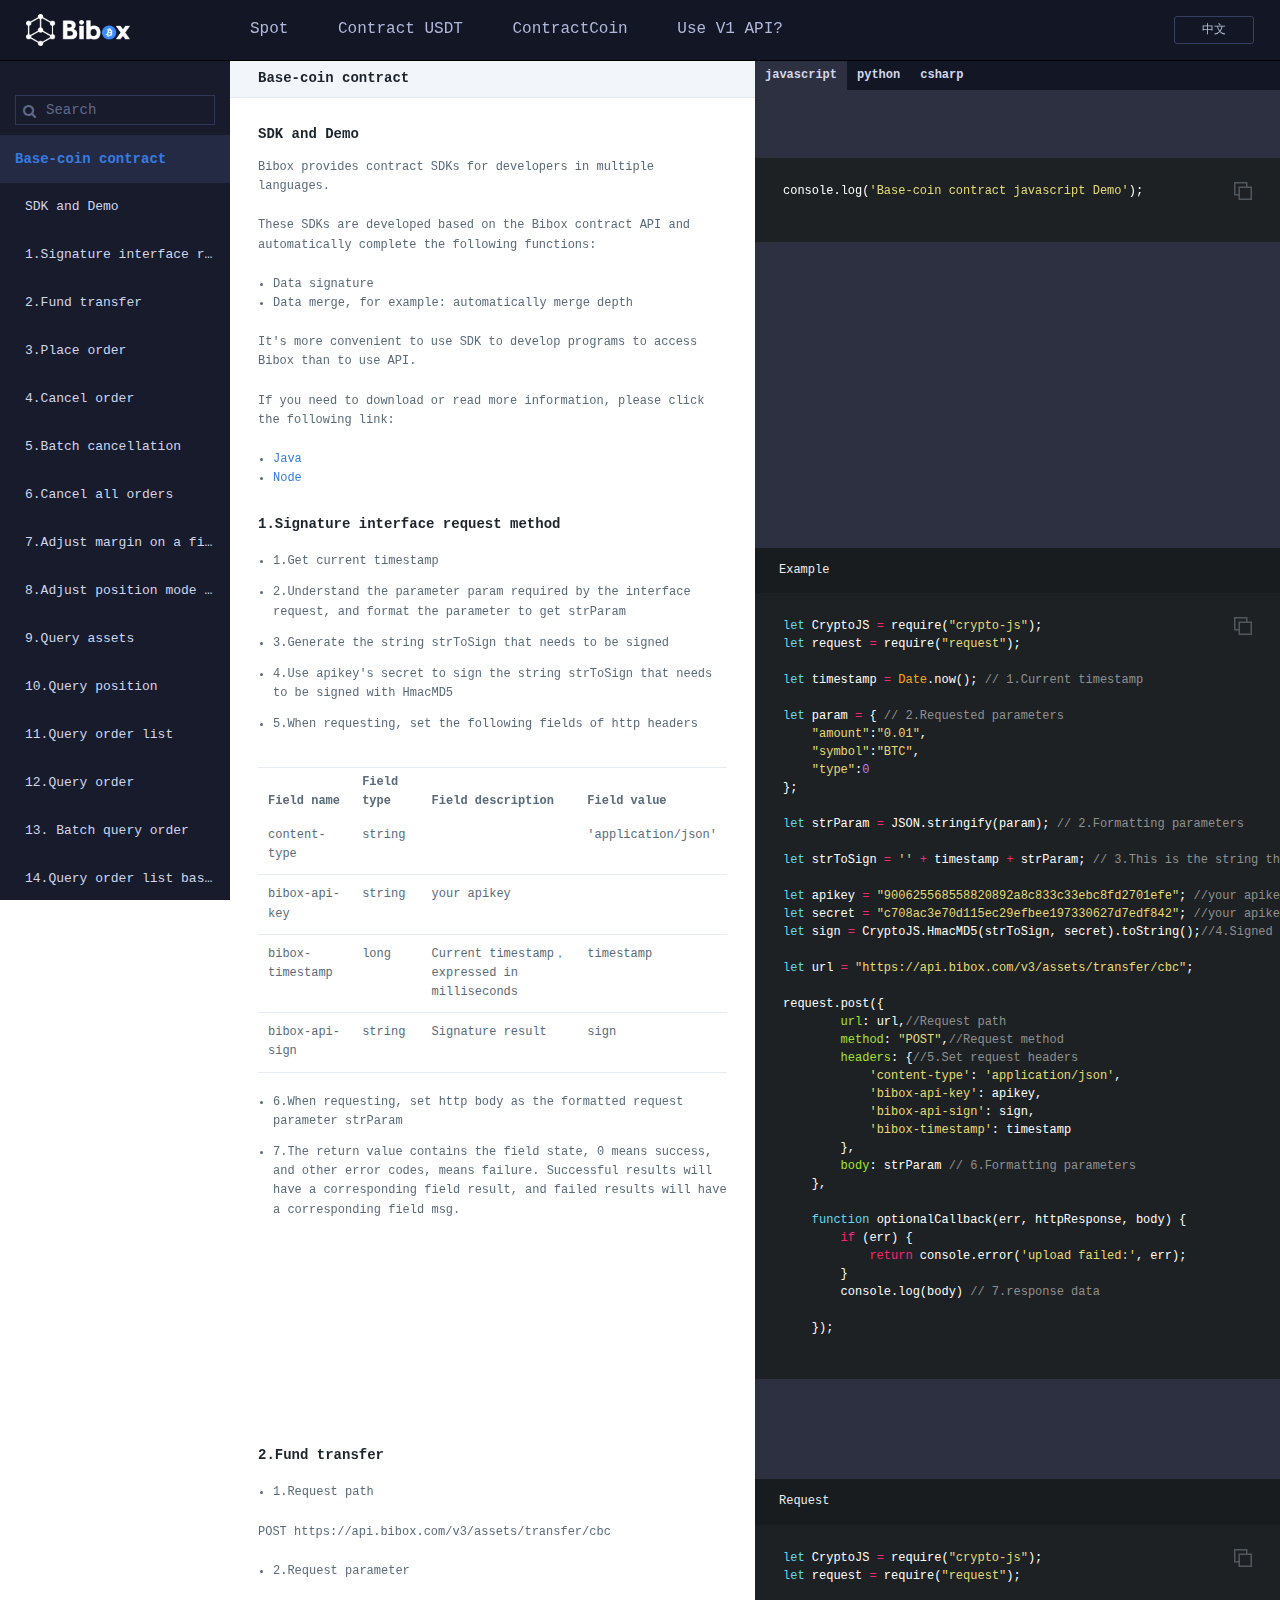
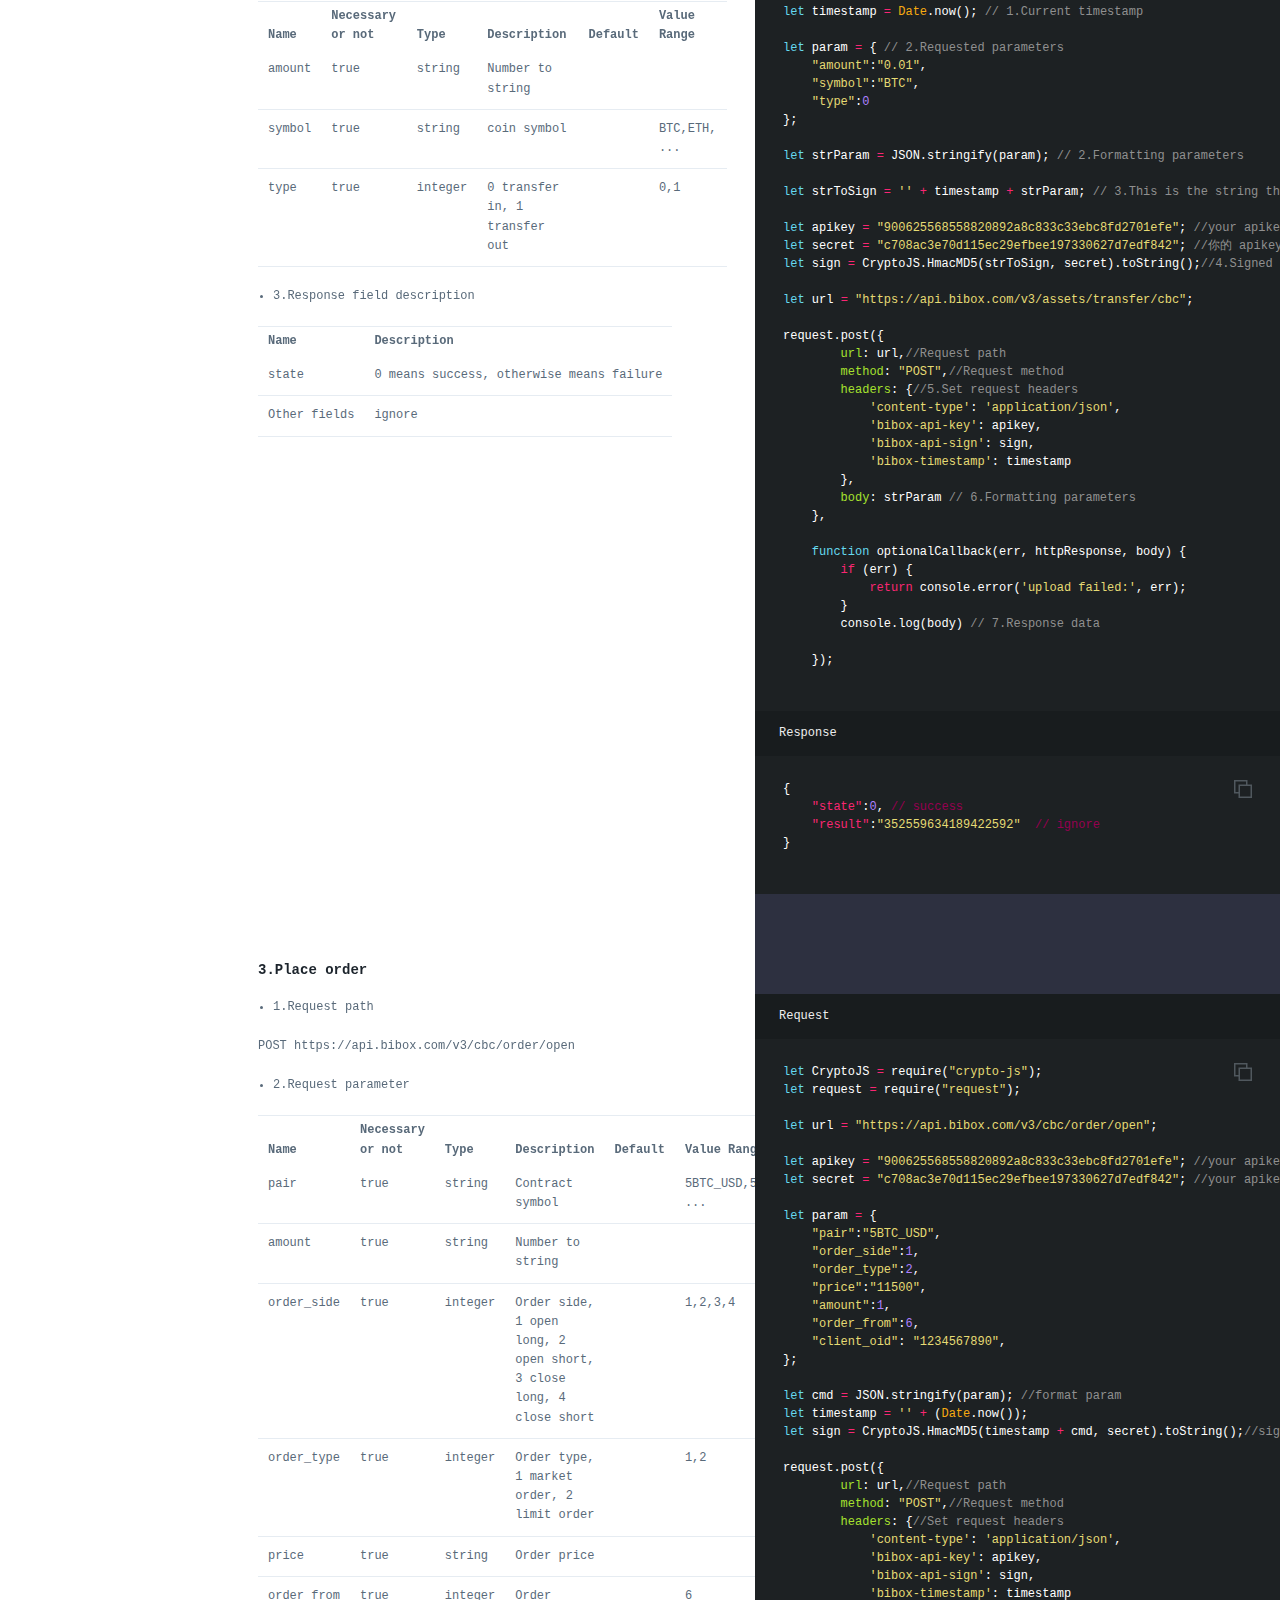
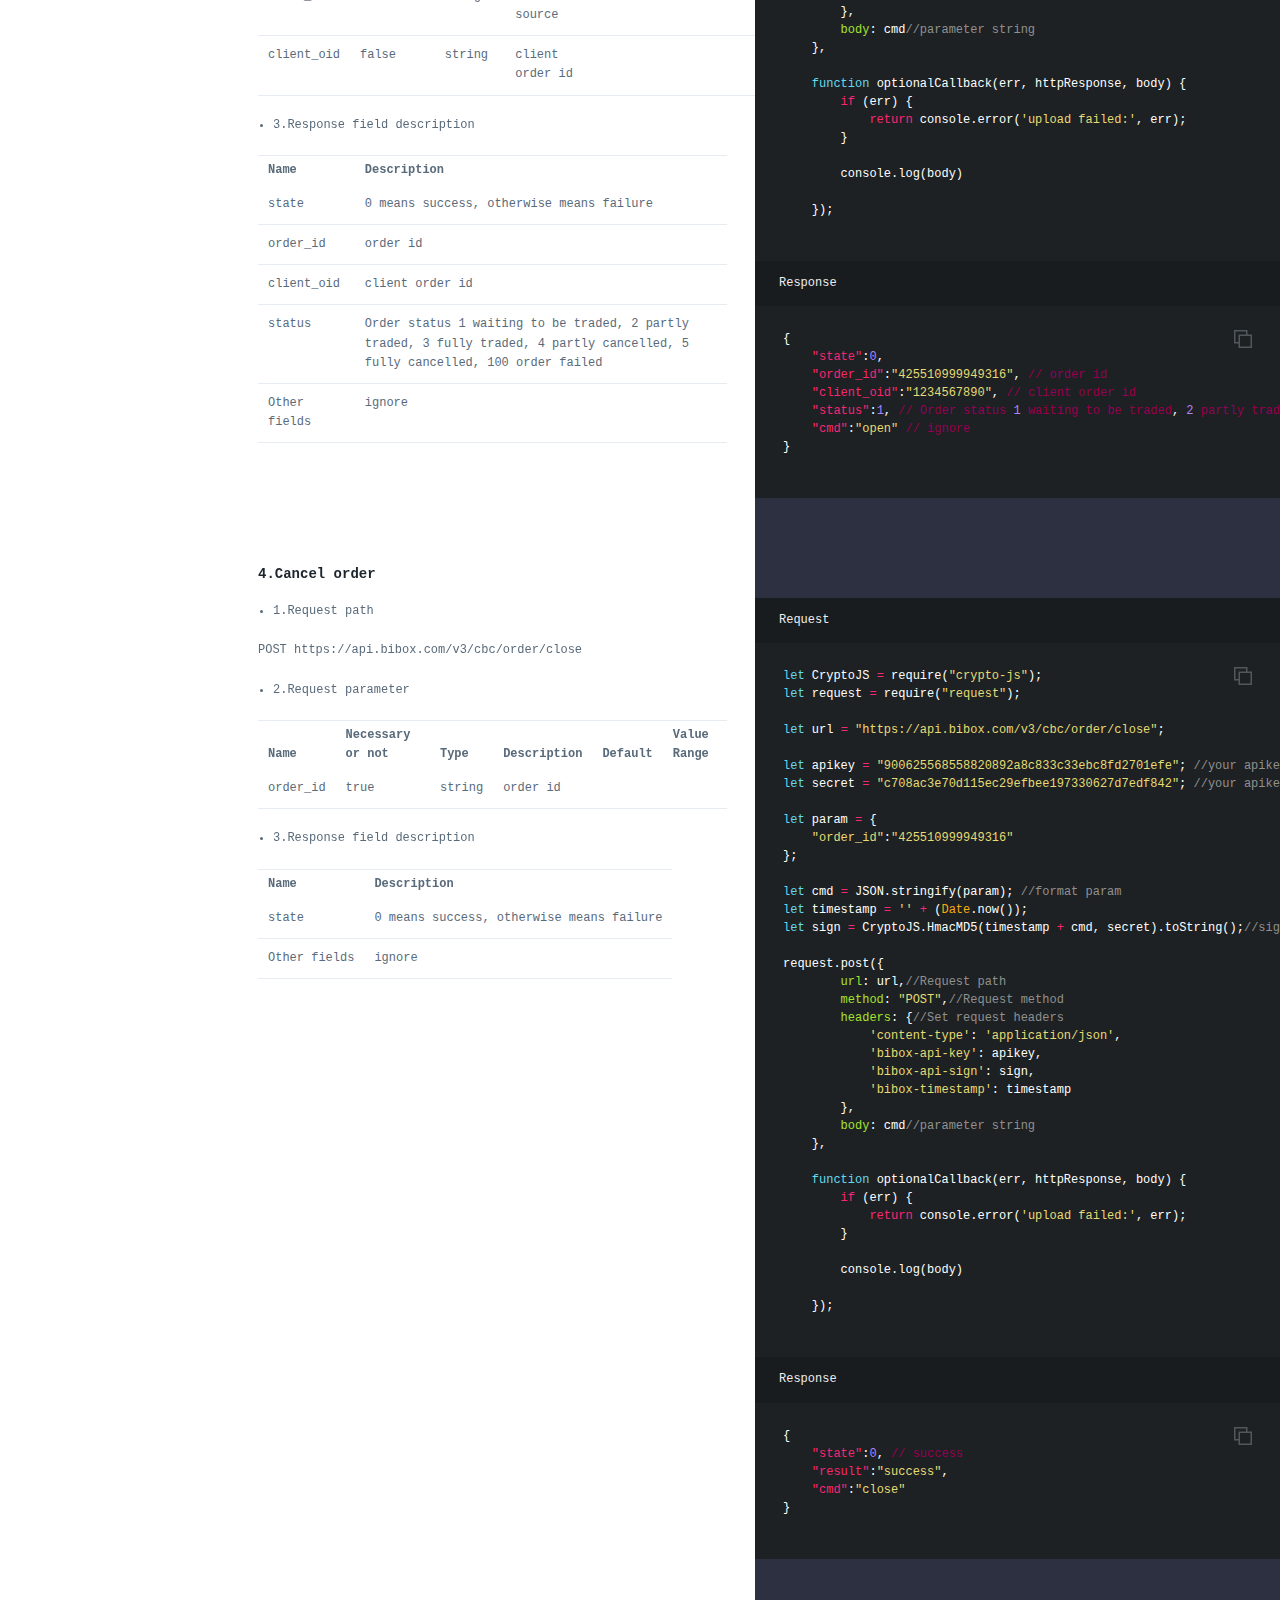
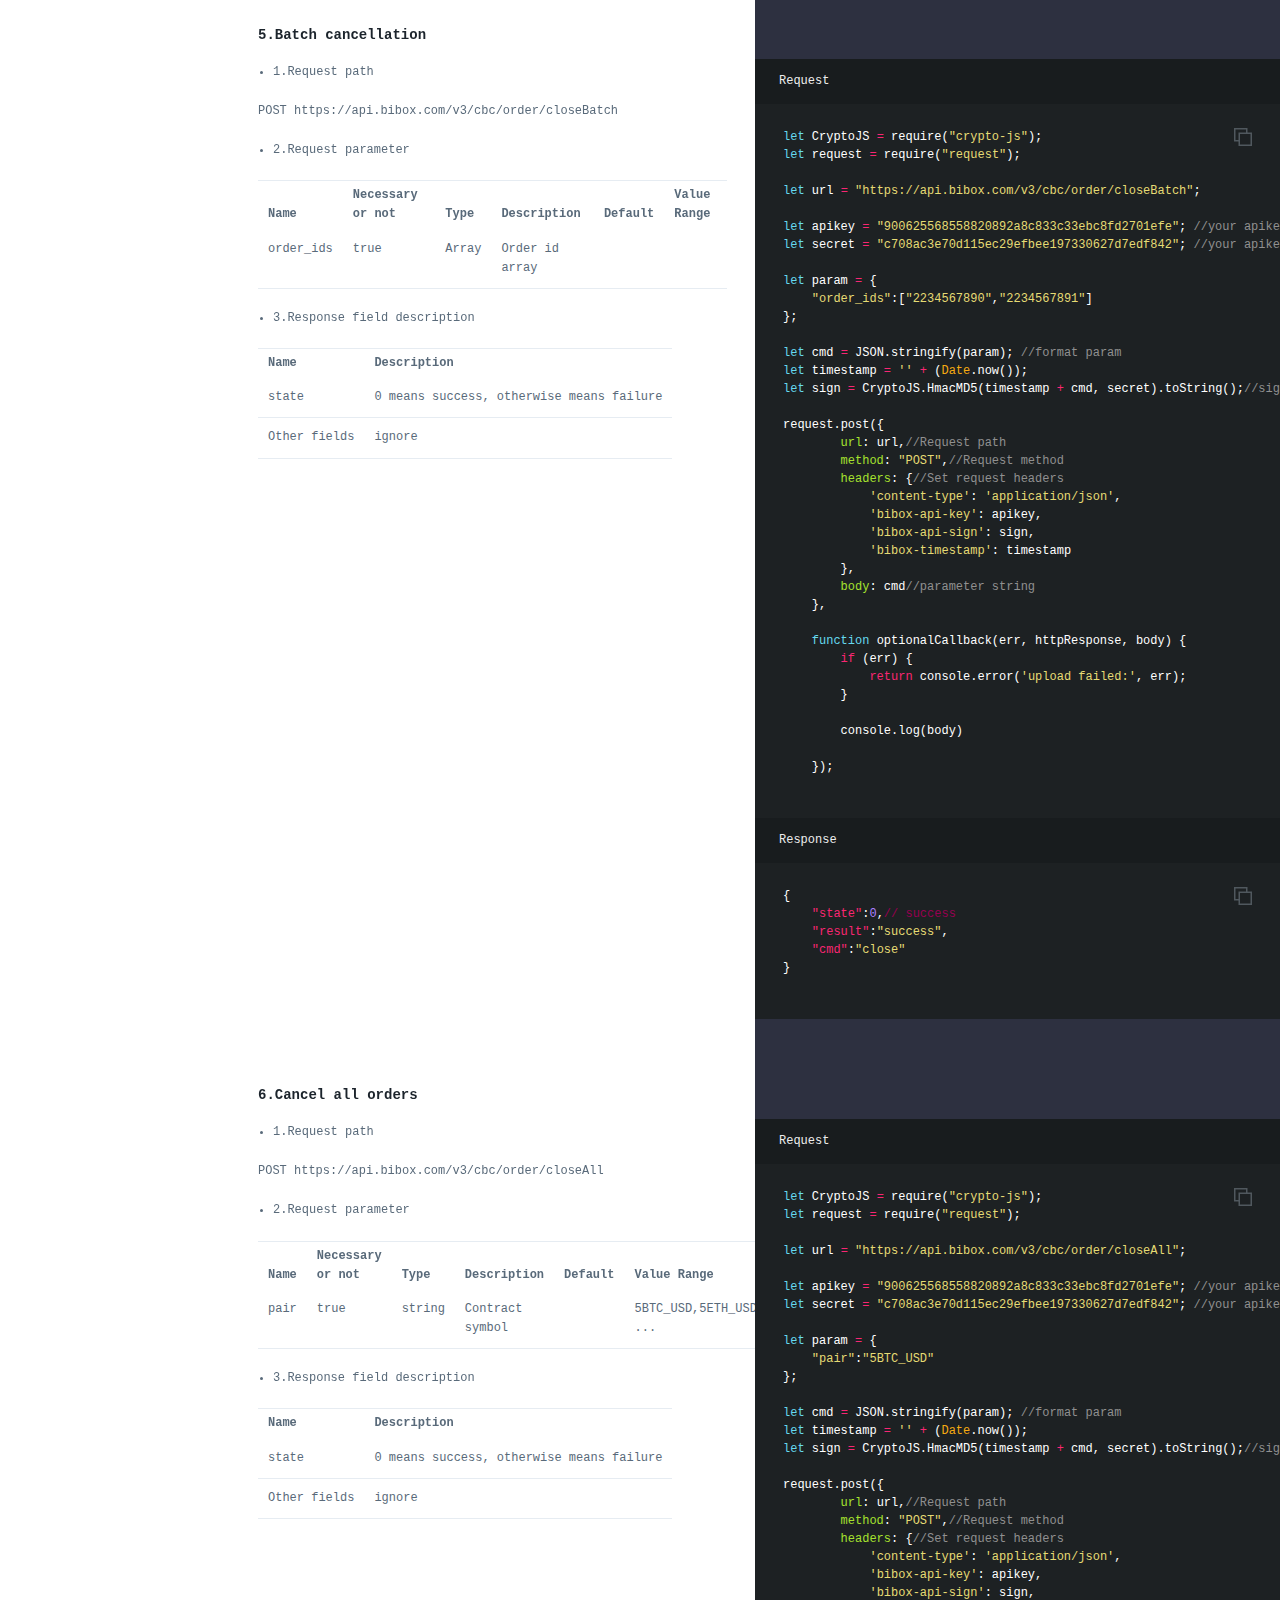
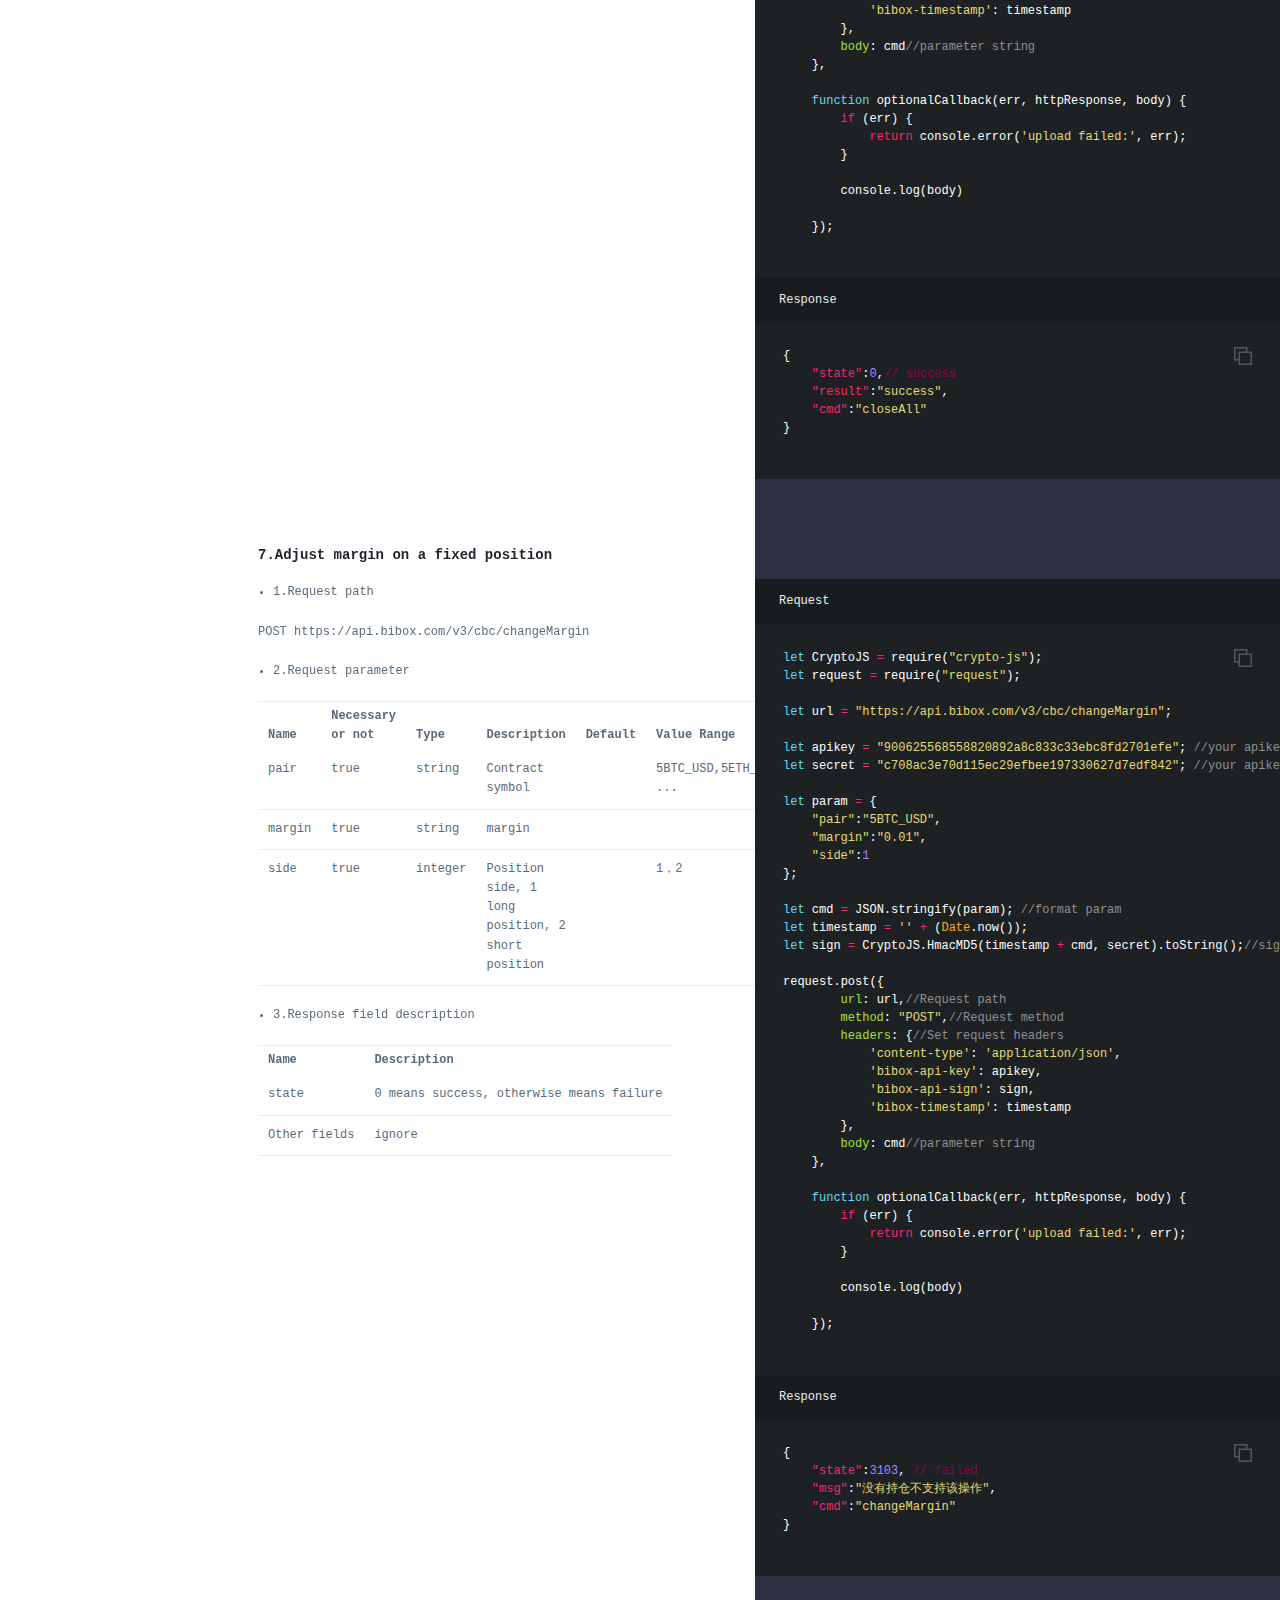
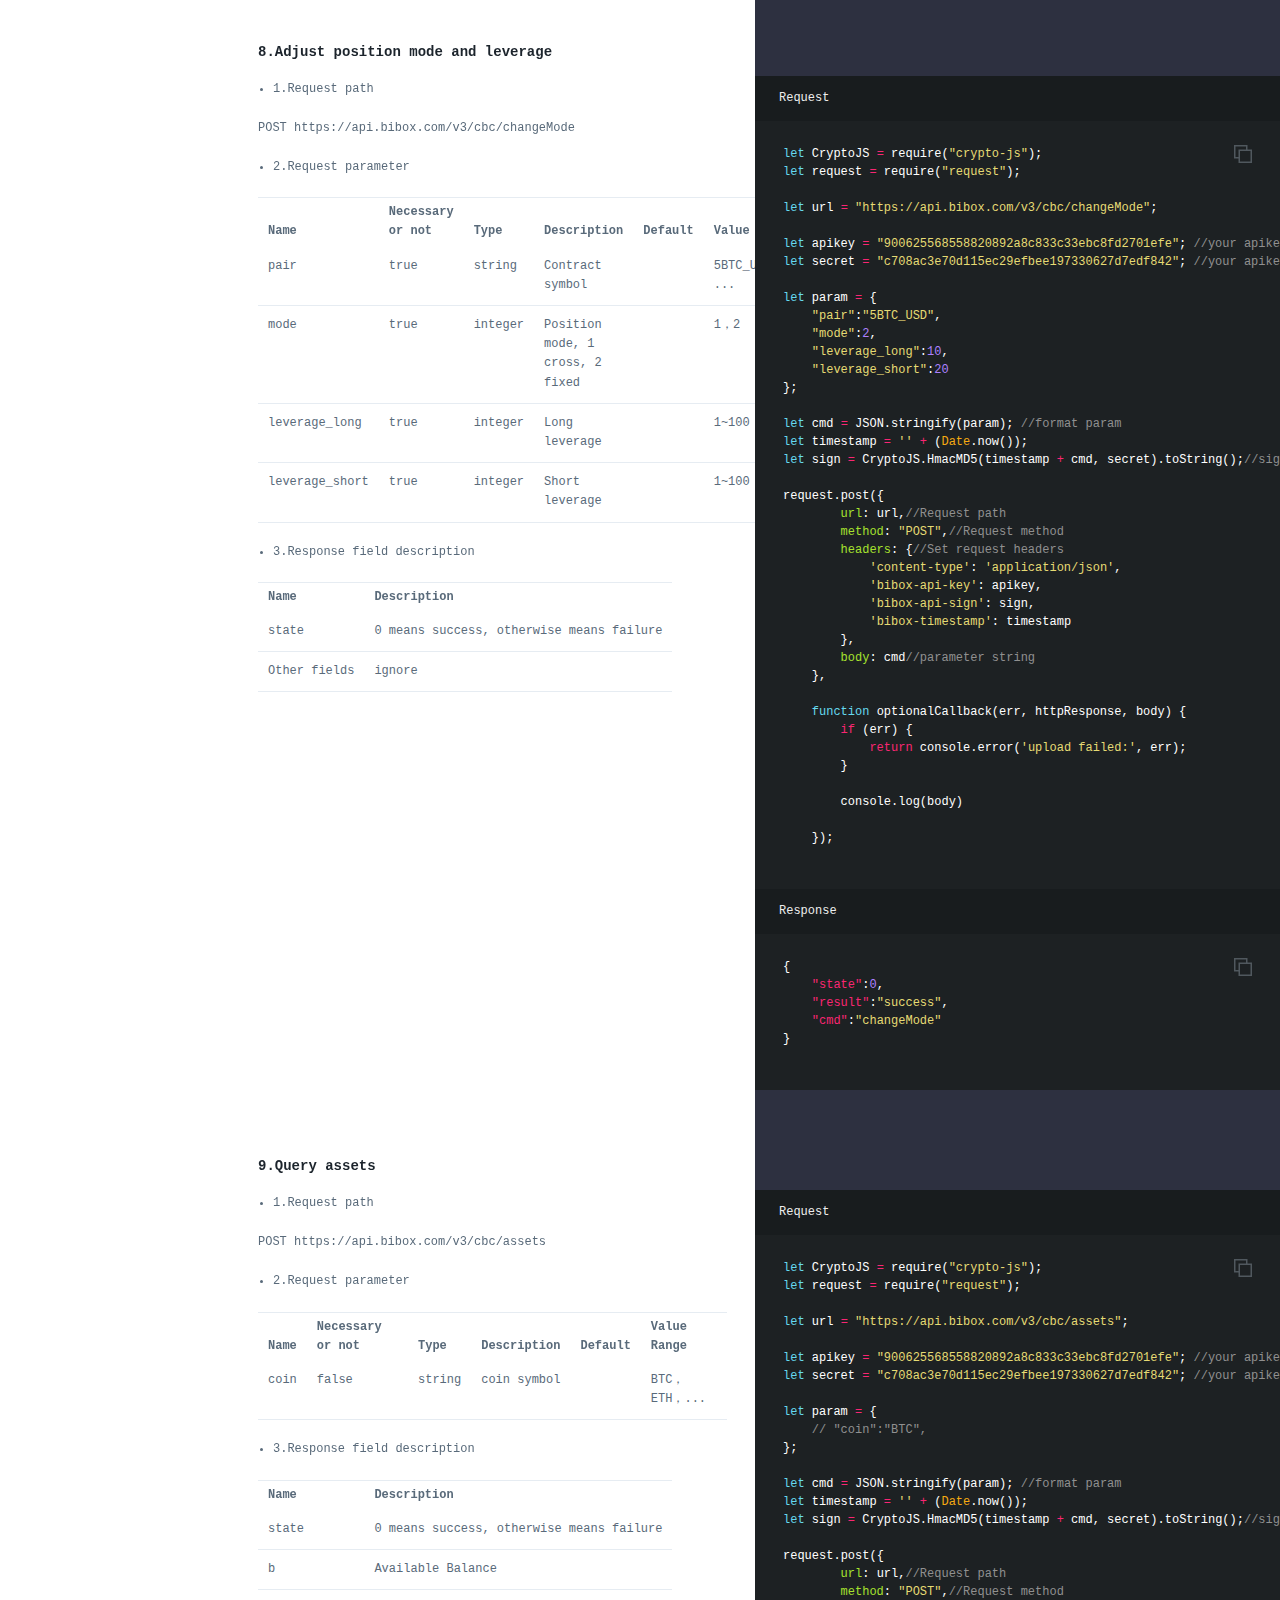
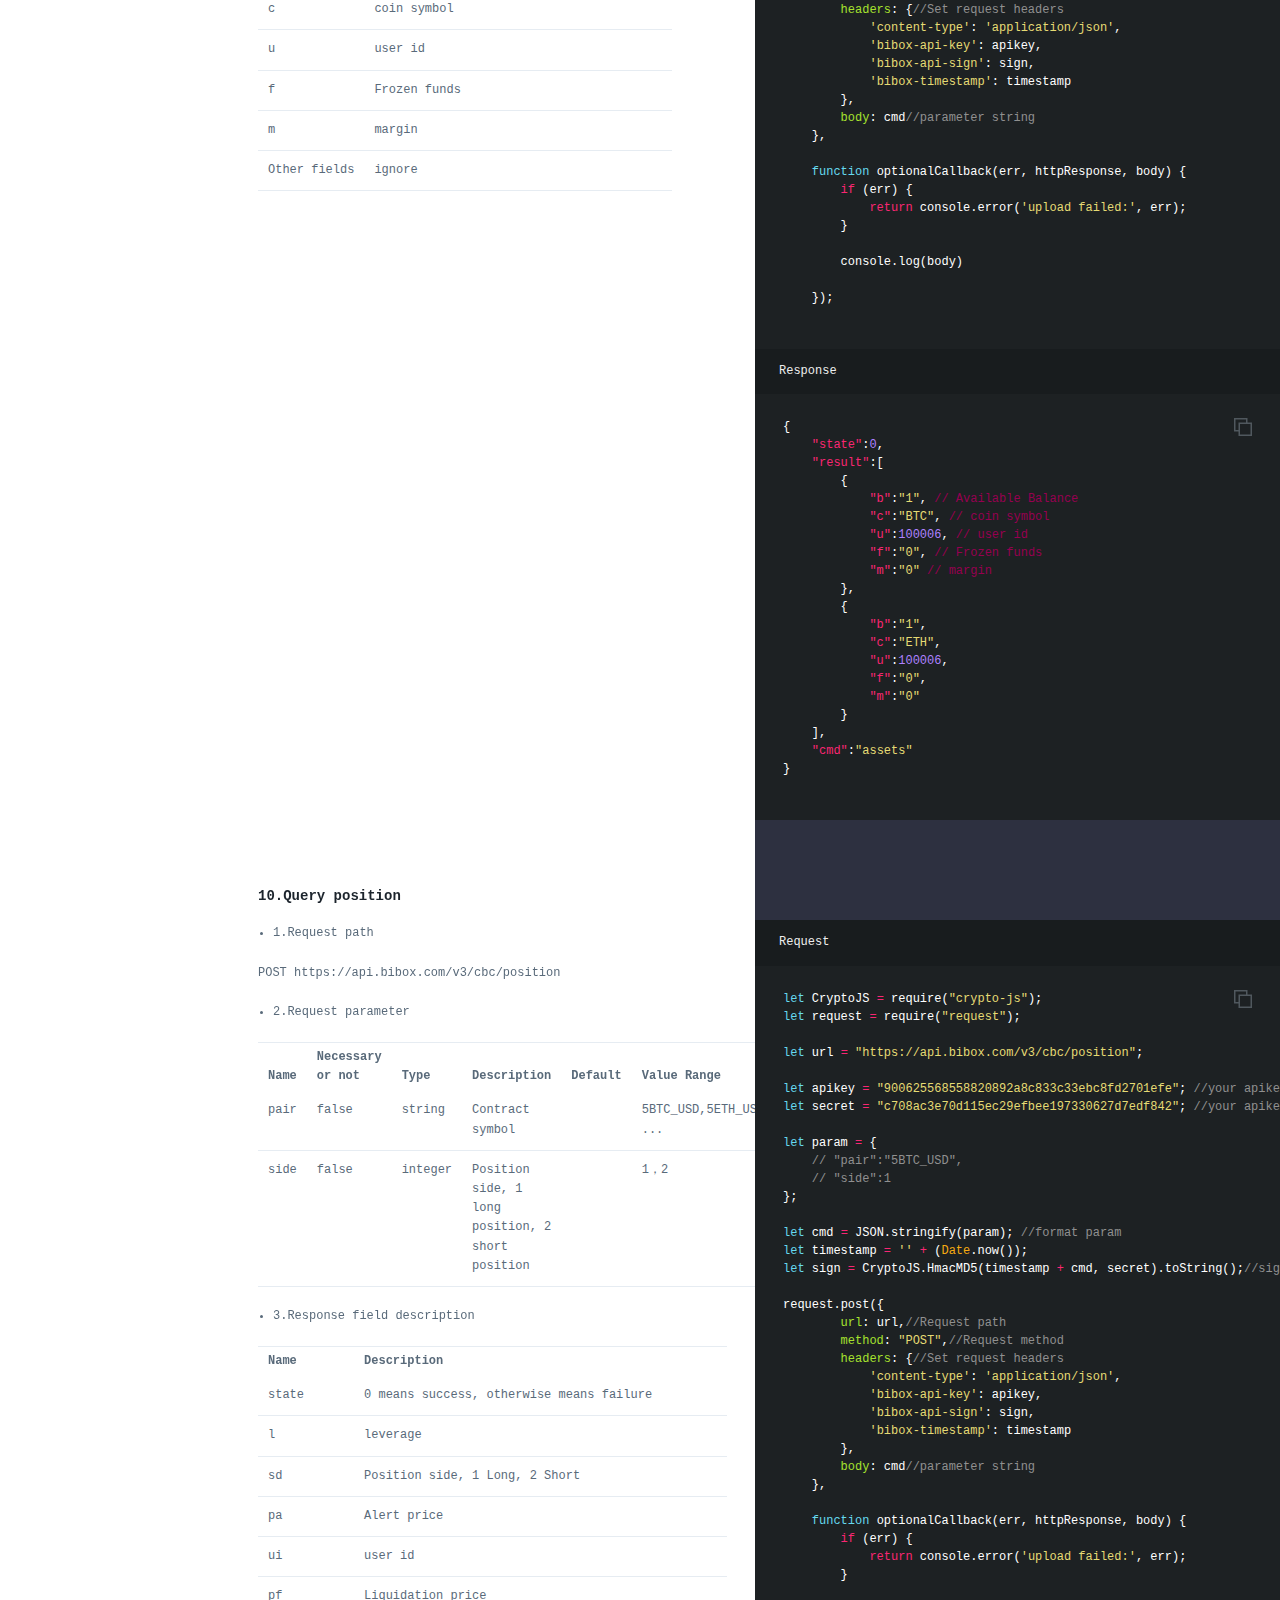
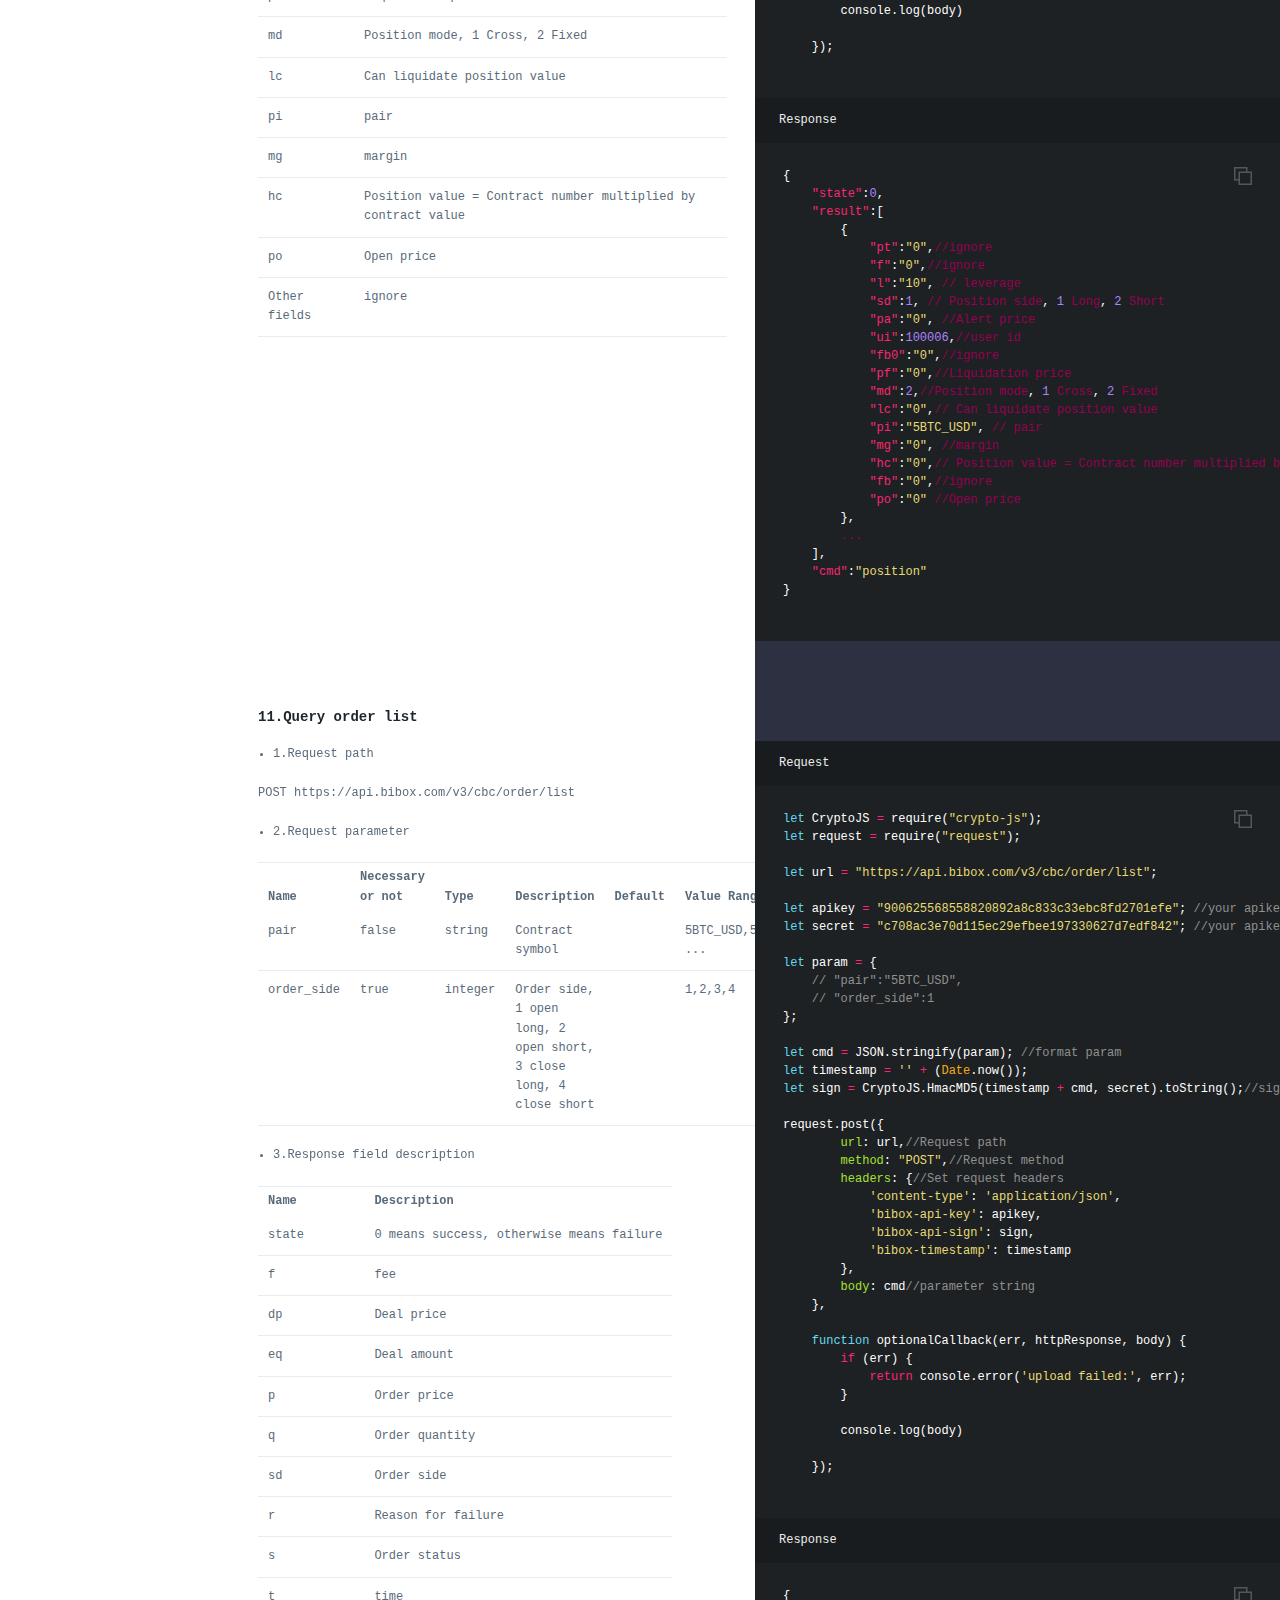
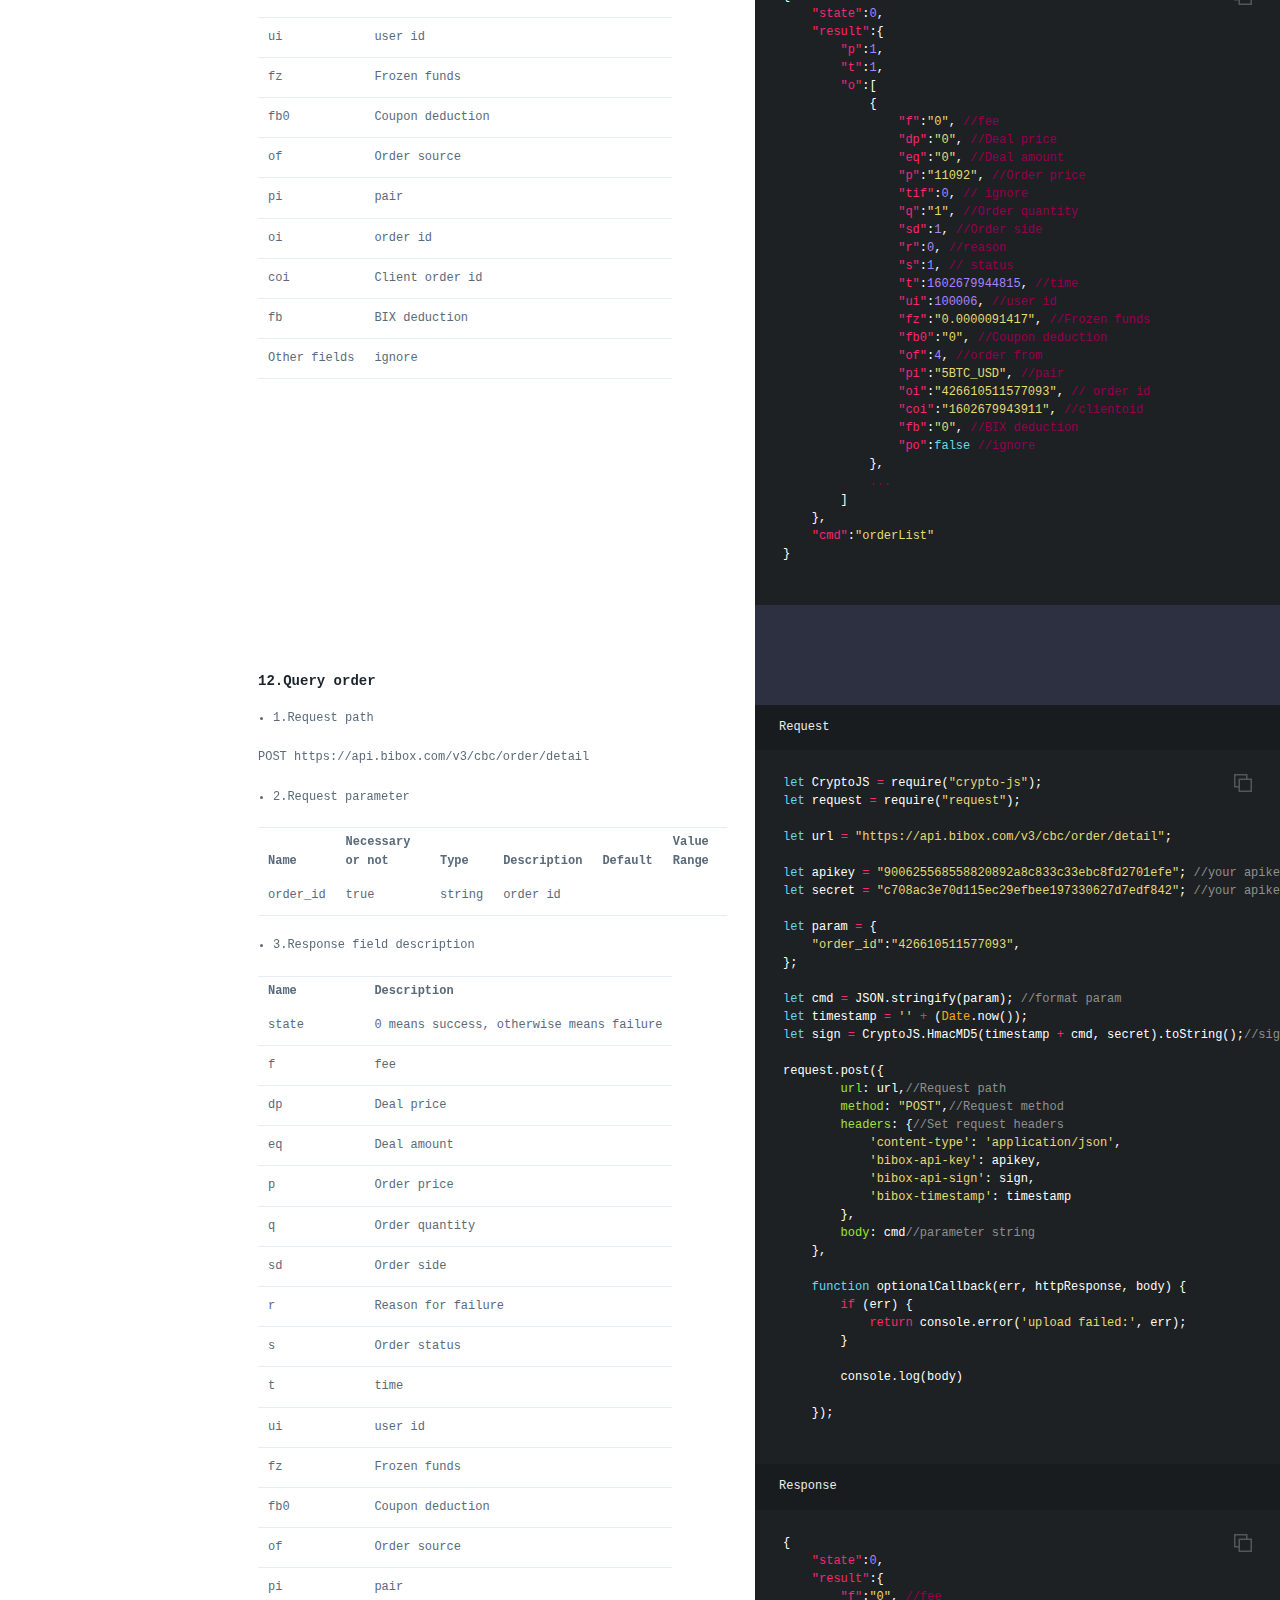
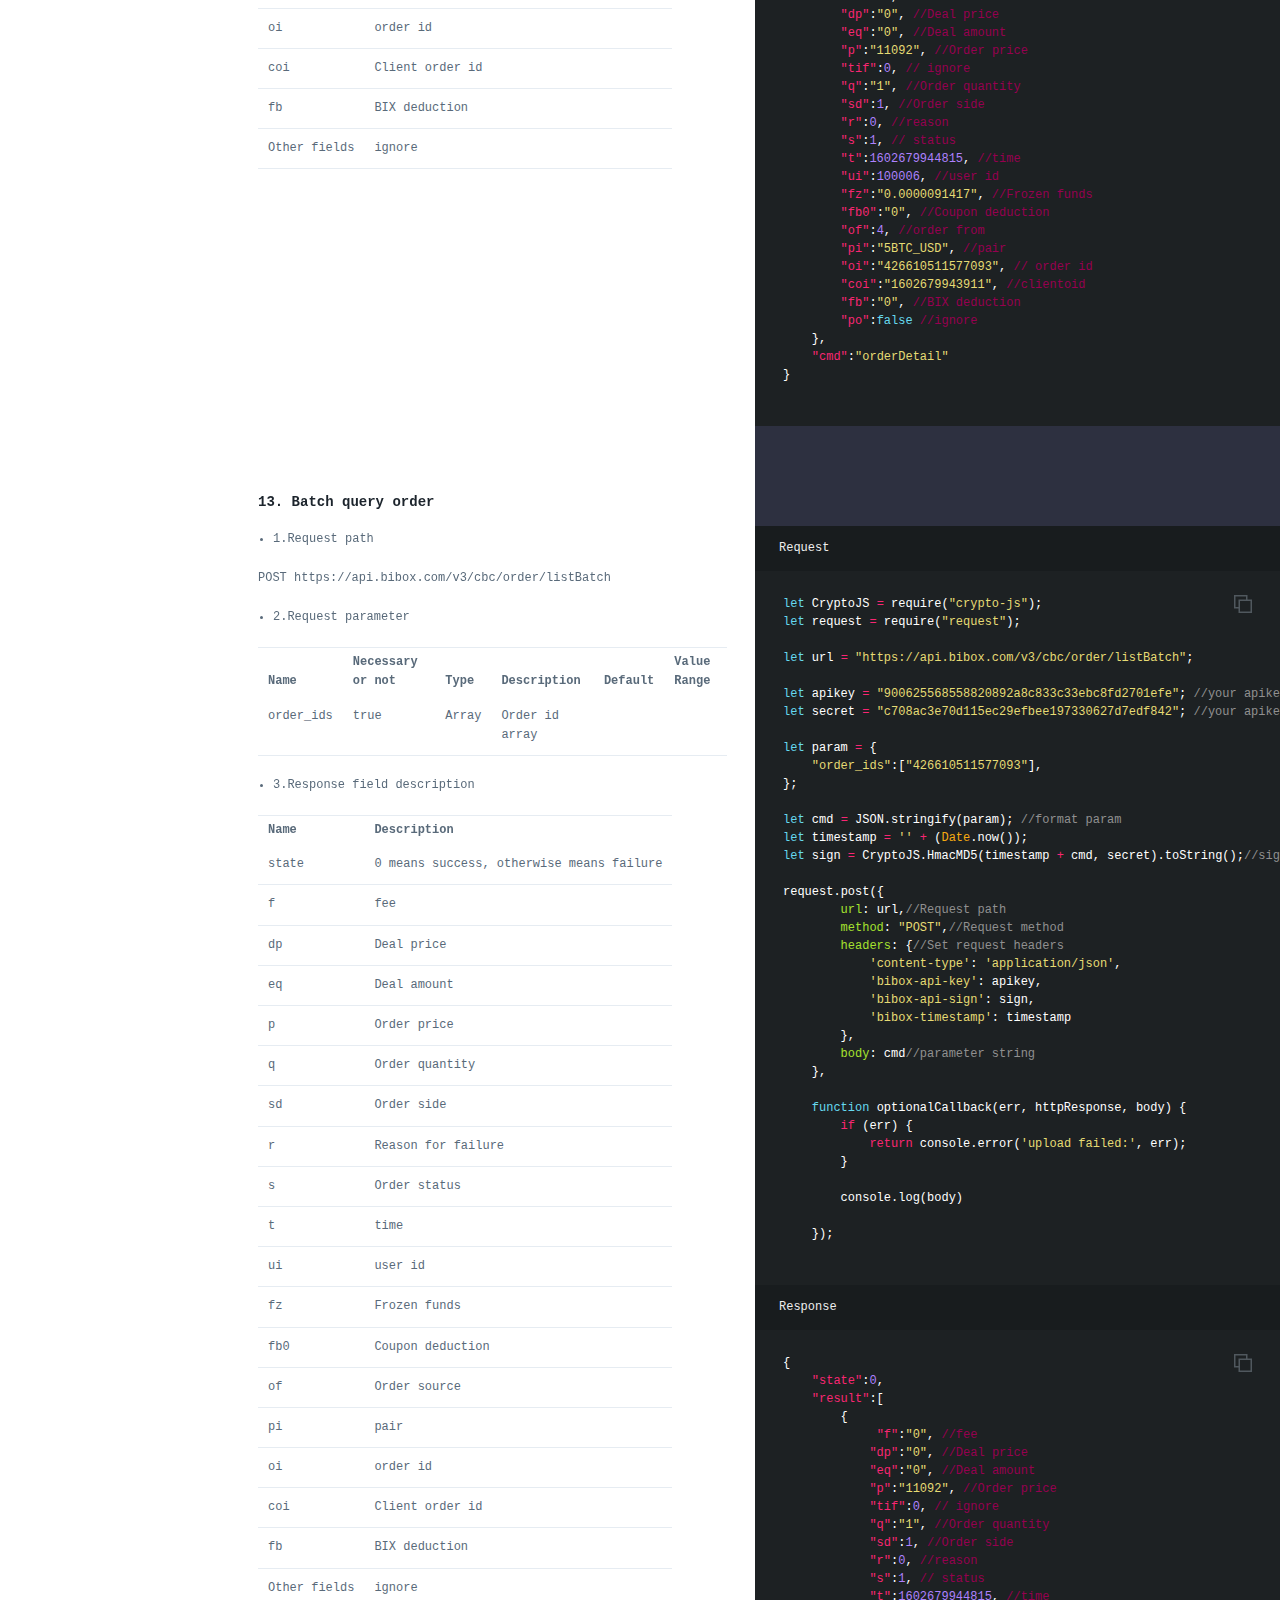
==== commit 8d57a25c: "update" ====
--- a/bc/en/index.html
+++ b/bc/en/index.html
@@ -288,7 +288,7 @@
     </script>
   </head>
 
-  <body class="index" data-languages="[&quot;javascript&quot;,&quot;python&quot;]">
+  <body class="index" data-languages="[&quot;javascript&quot;,&quot;python&quot;,&quot;csharp&quot;]">
     <a href="#" id="nav-button">
       <span>
         <img src="images/navbar-cad8cdcb.png" alt="" />
@@ -318,6 +318,7 @@
         <div class="lang-selector">
               <a href="#" data-language-name="javascript">javascript</a>
               <a href="#" data-language-name="python">python</a>
+              <a href="#" data-language-name="csharp">csharp</a>
         </div>
         <div class="search">
           <input type="text" class="search" id="input-search" placeholder="Search">
@@ -464,6 +465,8 @@
 <span class="k">if</span> <span class="n">__name__</span> <span class="o">==</span> <span class="s">'__main__'</span><span class="p">:</span>
     <span class="n">print_hi</span><span class="p">(</span><span class="s">'Base-coin contract python Demo'</span><span class="p">)</span>
 
+</code></pre></div><div class="highlight"><pre class="highlight csharp tab-csharp"><code><span class="n">Console</span><span class="p">.</span><span class="nf">WriteLine</span><span class="p">(</span><span class="s">"Base-coin contract c# Demo"</span><span class="p">);</span>
+
 </code></pre></div>
 <p>Bibox provides contract SDKs for developers in multiple languages.</p>
 
@@ -570,6 +573,99 @@
     <span class="n">transfer</span><span class="p">(</span><span class="mi">0</span><span class="p">,</span> <span class="mi">1</span><span class="p">)</span>  <span class="c1"># transfer in contract
 </span>    <span class="n">transfer</span><span class="p">(</span><span class="mi">1</span><span class="p">,</span> <span class="mi">1</span><span class="p">)</span>  <span class="c1"># transfer out contract
 </span>
+</code></pre></div><div class="highlight"><pre class="highlight csharp tab-csharp"><code><span class="k">using</span> <span class="nn">System</span><span class="p">;</span>
+<span class="k">using</span> <span class="nn">System.Net.Http</span><span class="p">;</span>
+<span class="k">using</span> <span class="nn">System.Text</span><span class="p">;</span>
+<span class="k">using</span> <span class="nn">System.Security.Cryptography</span><span class="p">;</span>
+<span class="k">using</span> <span class="nn">Newtonsoft.Json</span><span class="p">;</span>
+<span class="k">using</span> <span class="nn">Newtonsoft.Json.Serialization</span><span class="p">;</span>
+
+<span class="k">namespace</span> <span class="nn">ConsoleProgram</span>
+<span class="p">{</span>
+    <span class="k">public</span> <span class="k">class</span> <span class="nc">SortContractResolver</span> <span class="p">:</span> <span class="n">DefaultContractResolver</span>
+    <span class="p">{</span>
+        <span class="k">protected</span> <span class="k">override</span> <span class="n">IList</span><span class="p">&lt;</span><span class="n">JsonProperty</span><span class="p">&gt;</span> <span class="nf">CreateProperties</span><span class="p">(</span><span class="n">Type</span> <span class="n">type</span><span class="p">,</span> <span class="n">MemberSerialization</span> <span class="n">memberSerialization</span><span class="p">)</span>
+        <span class="p">{</span>
+            <span class="n">IList</span><span class="p">&lt;</span><span class="n">JsonProperty</span><span class="p">&gt;</span> <span class="n">properties</span> <span class="p">=</span> <span class="k">base</span><span class="p">.</span><span class="nf">CreateProperties</span><span class="p">(</span><span class="n">type</span><span class="p">,</span> <span class="n">memberSerialization</span><span class="p">);</span>
+
+            <span class="k">return</span> <span class="n">properties</span><span class="p">.</span><span class="nf">OrderBy</span><span class="p">(</span><span class="n">x</span><span class="p">=&gt;</span><span class="n">x</span><span class="p">.</span><span class="n">PropertyName</span><span class="p">).</span><span class="nf">ToList</span><span class="p">();</span>
+        <span class="p">}</span>
+    <span class="p">}</span>
+
+    <span class="k">public</span> <span class="k">class</span> <span class="nc">Class1</span>
+    <span class="p">{</span>
+
+        <span class="c1">// HttpClient is intended to be instantiated once per application, rather than per-use. See Remarks.</span>
+        <span class="k">static</span> <span class="k">readonly</span> <span class="n">HttpClient</span> <span class="n">client</span> <span class="p">=</span> <span class="k">new</span> <span class="nf">HttpClient</span><span class="p">();</span>
+
+        <span class="k">static</span> <span class="kt">string</span> <span class="nf">GetTimeStamp</span><span class="p">()</span>
+        <span class="p">{</span>
+            <span class="n">TimeSpan</span> <span class="n">ts</span> <span class="p">=</span> <span class="n">DateTime</span><span class="p">.</span><span class="n">UtcNow</span> <span class="p">-</span> <span class="k">new</span> <span class="nf">DateTime</span><span class="p">(</span><span class="m">1970</span><span class="p">,</span> <span class="m">1</span><span class="p">,</span> <span class="m">1</span><span class="p">,</span> <span class="m">0</span><span class="p">,</span> <span class="m">0</span><span class="p">,</span> <span class="m">0</span><span class="p">,</span> <span class="m">0</span><span class="p">);</span>
+            <span class="k">return</span> <span class="n">Convert</span><span class="p">.</span><span class="nf">ToInt64</span><span class="p">(</span><span class="n">ts</span><span class="p">.</span><span class="n">TotalMilliseconds</span><span class="p">).</span><span class="nf">ToString</span><span class="p">();</span>
+        <span class="p">}</span>
+
+        <span class="k">static</span> <span class="kt">string</span> <span class="nf">HmacMD5</span><span class="p">(</span><span class="kt">string</span> <span class="n">source</span><span class="p">,</span> <span class="kt">string</span> <span class="n">key</span><span class="p">)</span>
+       <span class="p">{</span>
+           <span class="n">HMACMD5</span> <span class="n">hmacmd</span> <span class="p">=</span> <span class="k">new</span> <span class="nf">HMACMD5</span><span class="p">(</span><span class="n">Encoding</span><span class="p">.</span><span class="n">Default</span><span class="p">.</span><span class="nf">GetBytes</span><span class="p">(</span><span class="n">key</span><span class="p">));</span>
+           <span class="kt">byte</span><span class="p">[]</span> <span class="n">inArray</span> <span class="p">=</span> <span class="n">hmacmd</span><span class="p">.</span><span class="nf">ComputeHash</span><span class="p">(</span><span class="n">Encoding</span><span class="p">.</span><span class="n">Default</span><span class="p">.</span><span class="nf">GetBytes</span><span class="p">(</span><span class="n">source</span><span class="p">));</span>
+           <span class="n">StringBuilder</span> <span class="n">sb</span> <span class="p">=</span> <span class="k">new</span> <span class="nf">StringBuilder</span><span class="p">();</span>
+
+           <span class="k">for</span> <span class="p">(</span><span class="kt">int</span> <span class="n">i</span> <span class="p">=</span> <span class="m">0</span><span class="p">;</span> <span class="n">i</span> <span class="p">&lt;</span> <span class="n">inArray</span><span class="p">.</span><span class="n">Length</span><span class="p">;</span> <span class="n">i</span><span class="p">++)</span>
+           <span class="p">{</span>
+               <span class="n">sb</span><span class="p">.</span><span class="nf">Append</span><span class="p">(</span><span class="n">inArray</span><span class="p">[</span><span class="n">i</span><span class="p">].</span><span class="nf">ToString</span><span class="p">(</span><span class="s">"X2"</span><span class="p">));</span>
+           <span class="p">}</span>
+
+           <span class="n">hmacmd</span><span class="p">.</span><span class="nf">Clear</span><span class="p">();</span>
+
+           <span class="k">return</span> <span class="n">sb</span><span class="p">.</span><span class="nf">ToString</span><span class="p">().</span><span class="nf">ToLower</span><span class="p">();</span>
+       <span class="p">}</span>
+
+        <span class="k">static</span> <span class="k">async</span> <span class="n">Task</span> <span class="nf">Main</span><span class="p">()</span>
+        <span class="p">{</span>
+          <span class="c1">// Call asynchronous network methods in a try/catch block to handle exceptions.</span>
+          <span class="k">try</span>
+          <span class="p">{</span>
+             <span class="kt">string</span> <span class="n">uri</span> <span class="p">=</span> <span class="s">"https://api.bibox.com/v3/assets/transfer/cbc"</span><span class="p">;</span>
+             <span class="kt">string</span> <span class="n">apikey</span> <span class="p">=</span> <span class="s">"900625568558820892a8c833c33ebc8fd2701efe"</span><span class="p">;</span>
+             <span class="kt">string</span> <span class="n">secret</span> <span class="p">=</span> <span class="s">"c708ac3e70d115ec29efbee197330627d7edf842"</span><span class="p">;</span>
+
+             <span class="kt">string</span> <span class="n">timestamp</span> <span class="p">=</span> <span class="nf">GetTimeStamp</span><span class="p">();</span>
+             <span class="kt">var</span> <span class="n">myobj</span> <span class="p">=</span> <span class="k">new</span> <span class="p">{</span>
+                <span class="n">symbol</span> <span class="p">=</span> <span class="s">"BTC"</span><span class="p">,</span>
+                <span class="n">type</span> <span class="p">=</span> <span class="m">0</span><span class="p">,</span>
+                <span class="n">amount</span> <span class="p">=</span> <span class="s">"0.001"</span><span class="p">,</span>
+             <span class="p">};</span>
+
+             <span class="kt">string</span> <span class="n">payload</span> <span class="p">=</span> <span class="n">JsonConvert</span><span class="p">.</span><span class="nf">SerializeObject</span><span class="p">(</span><span class="n">myobj</span><span class="p">,</span> <span class="k">new</span> <span class="n">JsonSerializerSettings</span> <span class="p">{</span> <span class="n">ContractResolver</span> <span class="p">=</span> <span class="k">new</span> <span class="nf">SortContractResolver</span><span class="p">()</span> <span class="p">});</span>
+
+             <span class="kt">string</span> <span class="n">source</span> <span class="p">=</span> <span class="n">timestamp</span> <span class="p">+</span> <span class="n">payload</span><span class="p">;</span>
+             <span class="kt">string</span> <span class="n">sign</span> <span class="p">=</span> <span class="nf">HmacMD5</span><span class="p">(</span><span class="n">source</span><span class="p">,</span> <span class="n">secret</span><span class="p">);</span>
+
+             <span class="n">Console</span><span class="p">.</span><span class="nf">WriteLine</span><span class="p">(</span><span class="n">source</span><span class="p">);</span>
+             <span class="n">Console</span><span class="p">.</span><span class="nf">WriteLine</span><span class="p">(</span><span class="n">sign</span><span class="p">);</span>
+
+             <span class="n">client</span><span class="p">.</span><span class="n">DefaultRequestHeaders</span><span class="p">.</span><span class="nf">Add</span><span class="p">(</span><span class="s">"bibox-api-key"</span><span class="p">,</span> <span class="n">apikey</span><span class="p">);</span>
+             <span class="n">client</span><span class="p">.</span><span class="n">DefaultRequestHeaders</span><span class="p">.</span><span class="nf">Add</span><span class="p">(</span><span class="s">"bibox-api-sign"</span><span class="p">,</span> <span class="n">sign</span><span class="p">);</span>
+             <span class="n">client</span><span class="p">.</span><span class="n">DefaultRequestHeaders</span><span class="p">.</span><span class="nf">Add</span><span class="p">(</span><span class="s">"bibox-timestamp"</span><span class="p">,</span> <span class="n">timestamp</span><span class="p">);</span>
+
+             <span class="n">HttpContent</span> <span class="n">content</span> <span class="p">=</span> <span class="k">new</span> <span class="nf">StringContent</span><span class="p">(</span><span class="n">payload</span><span class="p">,</span> <span class="n">Encoding</span><span class="p">.</span><span class="n">UTF8</span><span class="p">,</span> <span class="s">"application/json"</span><span class="p">);</span>
+
+             <span class="n">HttpResponseMessage</span> <span class="n">response</span> <span class="p">=</span> <span class="k">await</span> <span class="n">client</span><span class="p">.</span><span class="nf">PostAsync</span><span class="p">(</span><span class="n">uri</span><span class="p">,</span> <span class="n">content</span><span class="p">);</span>
+             <span class="n">response</span><span class="p">.</span><span class="nf">EnsureSuccessStatusCode</span><span class="p">();</span>
+             <span class="kt">string</span> <span class="n">responseBody</span> <span class="p">=</span> <span class="k">await</span> <span class="n">response</span><span class="p">.</span><span class="n">Content</span><span class="p">.</span><span class="nf">ReadAsStringAsync</span><span class="p">();</span>
+
+             <span class="n">Console</span><span class="p">.</span><span class="nf">WriteLine</span><span class="p">(</span><span class="n">responseBody</span><span class="p">);</span>
+          <span class="p">}</span>
+          <span class="k">catch</span><span class="p">(</span><span class="n">HttpRequestException</span> <span class="n">e</span><span class="p">)</span>
+          <span class="p">{</span>
+             <span class="n">Console</span><span class="p">.</span><span class="nf">WriteLine</span><span class="p">(</span><span class="s">"\nException Caught!"</span><span class="p">);</span>
+             <span class="n">Console</span><span class="p">.</span><span class="nf">WriteLine</span><span class="p">(</span><span class="s">"Message :{0} "</span><span class="p">,</span><span class="n">e</span><span class="p">.</span><span class="n">Message</span><span class="p">);</span>
+          <span class="p">}</span>
+        <span class="p">}</span>
+
+    <span class="p">}</span>
+<span class="p">}</span>
+
 </code></pre></div>
 <ul>
 <li><p>1.Get current timestamp</p></li>
@@ -705,6 +801,99 @@
     <span class="n">transfer</span><span class="p">(</span><span class="mi">0</span><span class="p">,</span> <span class="mi">1</span><span class="p">)</span>  <span class="c1"># transfer in contract
 </span>    <span class="n">transfer</span><span class="p">(</span><span class="mi">1</span><span class="p">,</span> <span class="mi">1</span><span class="p">)</span>  <span class="c1"># transfer out contract
 </span>
+</code></pre></div><div class="highlight"><pre class="highlight csharp tab-csharp"><code><span class="k">using</span> <span class="nn">System</span><span class="p">;</span>
+<span class="k">using</span> <span class="nn">System.Net.Http</span><span class="p">;</span>
+<span class="k">using</span> <span class="nn">System.Text</span><span class="p">;</span>
+<span class="k">using</span> <span class="nn">System.Security.Cryptography</span><span class="p">;</span>
+<span class="k">using</span> <span class="nn">Newtonsoft.Json</span><span class="p">;</span>
+<span class="k">using</span> <span class="nn">Newtonsoft.Json.Serialization</span><span class="p">;</span>
+
+<span class="k">namespace</span> <span class="nn">ConsoleProgram</span>
+<span class="p">{</span>
+    <span class="k">public</span> <span class="k">class</span> <span class="nc">SortContractResolver</span> <span class="p">:</span> <span class="n">DefaultContractResolver</span>
+    <span class="p">{</span>
+        <span class="k">protected</span> <span class="k">override</span> <span class="n">IList</span><span class="p">&lt;</span><span class="n">JsonProperty</span><span class="p">&gt;</span> <span class="nf">CreateProperties</span><span class="p">(</span><span class="n">Type</span> <span class="n">type</span><span class="p">,</span> <span class="n">MemberSerialization</span> <span class="n">memberSerialization</span><span class="p">)</span>
+        <span class="p">{</span>
+            <span class="n">IList</span><span class="p">&lt;</span><span class="n">JsonProperty</span><span class="p">&gt;</span> <span class="n">properties</span> <span class="p">=</span> <span class="k">base</span><span class="p">.</span><span class="nf">CreateProperties</span><span class="p">(</span><span class="n">type</span><span class="p">,</span> <span class="n">memberSerialization</span><span class="p">);</span>
+
+            <span class="k">return</span> <span class="n">properties</span><span class="p">.</span><span class="nf">OrderBy</span><span class="p">(</span><span class="n">x</span><span class="p">=&gt;</span><span class="n">x</span><span class="p">.</span><span class="n">PropertyName</span><span class="p">).</span><span class="nf">ToList</span><span class="p">();</span>
+        <span class="p">}</span>
+    <span class="p">}</span>
+
+    <span class="k">public</span> <span class="k">class</span> <span class="nc">Class1</span>
+    <span class="p">{</span>
+
+        <span class="c1">// HttpClient is intended to be instantiated once per application, rather than per-use. See Remarks.</span>
+        <span class="k">static</span> <span class="k">readonly</span> <span class="n">HttpClient</span> <span class="n">client</span> <span class="p">=</span> <span class="k">new</span> <span class="nf">HttpClient</span><span class="p">();</span>
+
+        <span class="k">static</span> <span class="kt">string</span> <span class="nf">GetTimeStamp</span><span class="p">()</span>
+        <span class="p">{</span>
+            <span class="n">TimeSpan</span> <span class="n">ts</span> <span class="p">=</span> <span class="n">DateTime</span><span class="p">.</span><span class="n">UtcNow</span> <span class="p">-</span> <span class="k">new</span> <span class="nf">DateTime</span><span class="p">(</span><span class="m">1970</span><span class="p">,</span> <span class="m">1</span><span class="p">,</span> <span class="m">1</span><span class="p">,</span> <span class="m">0</span><span class="p">,</span> <span class="m">0</span><span class="p">,</span> <span class="m">0</span><span class="p">,</span> <span class="m">0</span><span class="p">);</span>
+            <span class="k">return</span> <span class="n">Convert</span><span class="p">.</span><span class="nf">ToInt64</span><span class="p">(</span><span class="n">ts</span><span class="p">.</span><span class="n">TotalMilliseconds</span><span class="p">).</span><span class="nf">ToString</span><span class="p">();</span>
+        <span class="p">}</span>
+
+        <span class="k">static</span> <span class="kt">string</span> <span class="nf">HmacMD5</span><span class="p">(</span><span class="kt">string</span> <span class="n">source</span><span class="p">,</span> <span class="kt">string</span> <span class="n">key</span><span class="p">)</span>
+       <span class="p">{</span>
+           <span class="n">HMACMD5</span> <span class="n">hmacmd</span> <span class="p">=</span> <span class="k">new</span> <span class="nf">HMACMD5</span><span class="p">(</span><span class="n">Encoding</span><span class="p">.</span><span class="n">Default</span><span class="p">.</span><span class="nf">GetBytes</span><span class="p">(</span><span class="n">key</span><span class="p">));</span>
+           <span class="kt">byte</span><span class="p">[]</span> <span class="n">inArray</span> <span class="p">=</span> <span class="n">hmacmd</span><span class="p">.</span><span class="nf">ComputeHash</span><span class="p">(</span><span class="n">Encoding</span><span class="p">.</span><span class="n">Default</span><span class="p">.</span><span class="nf">GetBytes</span><span class="p">(</span><span class="n">source</span><span class="p">));</span>
+           <span class="n">StringBuilder</span> <span class="n">sb</span> <span class="p">=</span> <span class="k">new</span> <span class="nf">StringBuilder</span><span class="p">();</span>
+
+           <span class="k">for</span> <span class="p">(</span><span class="kt">int</span> <span class="n">i</span> <span class="p">=</span> <span class="m">0</span><span class="p">;</span> <span class="n">i</span> <span class="p">&lt;</span> <span class="n">inArray</span><span class="p">.</span><span class="n">Length</span><span class="p">;</span> <span class="n">i</span><span class="p">++)</span>
+           <span class="p">{</span>
+               <span class="n">sb</span><span class="p">.</span><span class="nf">Append</span><span class="p">(</span><span class="n">inArray</span><span class="p">[</span><span class="n">i</span><span class="p">].</span><span class="nf">ToString</span><span class="p">(</span><span class="s">"X2"</span><span class="p">));</span>
+           <span class="p">}</span>
+
+           <span class="n">hmacmd</span><span class="p">.</span><span class="nf">Clear</span><span class="p">();</span>
+
+           <span class="k">return</span> <span class="n">sb</span><span class="p">.</span><span class="nf">ToString</span><span class="p">().</span><span class="nf">ToLower</span><span class="p">();</span>
+       <span class="p">}</span>
+
+        <span class="k">static</span> <span class="k">async</span> <span class="n">Task</span> <span class="nf">Main</span><span class="p">()</span>
+        <span class="p">{</span>
+          <span class="c1">// Call asynchronous network methods in a try/catch block to handle exceptions.</span>
+          <span class="k">try</span>
+          <span class="p">{</span>
+             <span class="kt">string</span> <span class="n">uri</span> <span class="p">=</span> <span class="s">"https://api.bibox.com/v3/assets/transfer/cbc"</span><span class="p">;</span>
+             <span class="kt">string</span> <span class="n">apikey</span> <span class="p">=</span> <span class="s">"900625568558820892a8c833c33ebc8fd2701efe"</span><span class="p">;</span>
+             <span class="kt">string</span> <span class="n">secret</span> <span class="p">=</span> <span class="s">"c708ac3e70d115ec29efbee197330627d7edf842"</span><span class="p">;</span>
+
+             <span class="kt">string</span> <span class="n">timestamp</span> <span class="p">=</span> <span class="nf">GetTimeStamp</span><span class="p">();</span>
+             <span class="kt">var</span> <span class="n">myobj</span> <span class="p">=</span> <span class="k">new</span> <span class="p">{</span>
+                <span class="n">symbol</span> <span class="p">=</span> <span class="s">"BTC"</span><span class="p">,</span>
+                <span class="n">type</span> <span class="p">=</span> <span class="m">0</span><span class="p">,</span>
+                <span class="n">amount</span> <span class="p">=</span> <span class="s">"0.001"</span><span class="p">,</span>
+             <span class="p">};</span>
+
+             <span class="kt">string</span> <span class="n">payload</span> <span class="p">=</span> <span class="n">JsonConvert</span><span class="p">.</span><span class="nf">SerializeObject</span><span class="p">(</span><span class="n">myobj</span><span class="p">,</span> <span class="k">new</span> <span class="n">JsonSerializerSettings</span> <span class="p">{</span> <span class="n">ContractResolver</span> <span class="p">=</span> <span class="k">new</span> <span class="nf">SortContractResolver</span><span class="p">()</span> <span class="p">});</span>
+
+             <span class="kt">string</span> <span class="n">source</span> <span class="p">=</span> <span class="n">timestamp</span> <span class="p">+</span> <span class="n">payload</span><span class="p">;</span>
+             <span class="kt">string</span> <span class="n">sign</span> <span class="p">=</span> <span class="nf">HmacMD5</span><span class="p">(</span><span class="n">source</span><span class="p">,</span> <span class="n">secret</span><span class="p">);</span>
+
+             <span class="n">Console</span><span class="p">.</span><span class="nf">WriteLine</span><span class="p">(</span><span class="n">source</span><span class="p">);</span>
+             <span class="n">Console</span><span class="p">.</span><span class="nf">WriteLine</span><span class="p">(</span><span class="n">sign</span><span class="p">);</span>
+
+             <span class="n">client</span><span class="p">.</span><span class="n">DefaultRequestHeaders</span><span class="p">.</span><span class="nf">Add</span><span class="p">(</span><span class="s">"bibox-api-key"</span><span class="p">,</span> <span class="n">apikey</span><span class="p">);</span>
+             <span class="n">client</span><span class="p">.</span><span class="n">DefaultRequestHeaders</span><span class="p">.</span><span class="nf">Add</span><span class="p">(</span><span class="s">"bibox-api-sign"</span><span class="p">,</span> <span class="n">sign</span><span class="p">);</span>
+             <span class="n">client</span><span class="p">.</span><span class="n">DefaultRequestHeaders</span><span class="p">.</span><span class="nf">Add</span><span class="p">(</span><span class="s">"bibox-timestamp"</span><span class="p">,</span> <span class="n">timestamp</span><span class="p">);</span>
+
+             <span class="n">HttpContent</span> <span class="n">content</span> <span class="p">=</span> <span class="k">new</span> <span class="nf">StringContent</span><span class="p">(</span><span class="n">payload</span><span class="p">,</span> <span class="n">Encoding</span><span class="p">.</span><span class="n">UTF8</span><span class="p">,</span> <span class="s">"application/json"</span><span class="p">);</span>
+
+             <span class="n">HttpResponseMessage</span> <span class="n">response</span> <span class="p">=</span> <span class="k">await</span> <span class="n">client</span><span class="p">.</span><span class="nf">PostAsync</span><span class="p">(</span><span class="n">uri</span><span class="p">,</span> <span class="n">content</span><span class="p">);</span>
+             <span class="n">response</span><span class="p">.</span><span class="nf">EnsureSuccessStatusCode</span><span class="p">();</span>
+             <span class="kt">string</span> <span class="n">responseBody</span> <span class="p">=</span> <span class="k">await</span> <span class="n">response</span><span class="p">.</span><span class="n">Content</span><span class="p">.</span><span class="nf">ReadAsStringAsync</span><span class="p">();</span>
+
+             <span class="n">Console</span><span class="p">.</span><span class="nf">WriteLine</span><span class="p">(</span><span class="n">responseBody</span><span class="p">);</span>
+          <span class="p">}</span>
+          <span class="k">catch</span><span class="p">(</span><span class="n">HttpRequestException</span> <span class="n">e</span><span class="p">)</span>
+          <span class="p">{</span>
+             <span class="n">Console</span><span class="p">.</span><span class="nf">WriteLine</span><span class="p">(</span><span class="s">"\nException Caught!"</span><span class="p">);</span>
+             <span class="n">Console</span><span class="p">.</span><span class="nf">WriteLine</span><span class="p">(</span><span class="s">"Message :{0} "</span><span class="p">,</span><span class="n">e</span><span class="p">.</span><span class="n">Message</span><span class="p">);</span>
+          <span class="p">}</span>
+        <span class="p">}</span>
+
+    <span class="p">}</span>
+<span class="p">}</span>
+
 </code></pre></div>
 <ul>
 <li>1.Request path</li>
@@ -873,6 +1062,103 @@
 <span class="k">if</span> <span class="n">__name__</span> <span class="o">==</span> <span class="s">'__main__'</span><span class="p">:</span>
     <span class="n">do_request</span><span class="p">()</span>
 
+</code></pre></div><div class="highlight"><pre class="highlight csharp tab-csharp"><code><span class="k">using</span> <span class="nn">System</span><span class="p">;</span>
+<span class="k">using</span> <span class="nn">System.Net.Http</span><span class="p">;</span>
+<span class="k">using</span> <span class="nn">System.Text</span><span class="p">;</span>
+<span class="k">using</span> <span class="nn">System.Security.Cryptography</span><span class="p">;</span>
+<span class="k">using</span> <span class="nn">Newtonsoft.Json</span><span class="p">;</span>
+<span class="k">using</span> <span class="nn">Newtonsoft.Json.Serialization</span><span class="p">;</span>
+
+<span class="k">namespace</span> <span class="nn">ConsoleProgram</span>
+<span class="p">{</span>
+    <span class="k">public</span> <span class="k">class</span> <span class="nc">SortContractResolver</span> <span class="p">:</span> <span class="n">DefaultContractResolver</span>
+    <span class="p">{</span>
+        <span class="k">protected</span> <span class="k">override</span> <span class="n">IList</span><span class="p">&lt;</span><span class="n">JsonProperty</span><span class="p">&gt;</span> <span class="nf">CreateProperties</span><span class="p">(</span><span class="n">Type</span> <span class="n">type</span><span class="p">,</span> <span class="n">MemberSerialization</span> <span class="n">memberSerialization</span><span class="p">)</span>
+        <span class="p">{</span>
+            <span class="n">IList</span><span class="p">&lt;</span><span class="n">JsonProperty</span><span class="p">&gt;</span> <span class="n">properties</span> <span class="p">=</span> <span class="k">base</span><span class="p">.</span><span class="nf">CreateProperties</span><span class="p">(</span><span class="n">type</span><span class="p">,</span> <span class="n">memberSerialization</span><span class="p">);</span>
+
+            <span class="k">return</span> <span class="n">properties</span><span class="p">.</span><span class="nf">OrderBy</span><span class="p">(</span><span class="n">x</span><span class="p">=&gt;</span><span class="n">x</span><span class="p">.</span><span class="n">PropertyName</span><span class="p">).</span><span class="nf">ToList</span><span class="p">();</span>
+        <span class="p">}</span>
+    <span class="p">}</span>
+
+    <span class="k">public</span> <span class="k">class</span> <span class="nc">Class1</span>
+    <span class="p">{</span>
+
+        <span class="c1">// HttpClient is intended to be instantiated once per application, rather than per-use. See Remarks.</span>
+        <span class="k">static</span> <span class="k">readonly</span> <span class="n">HttpClient</span> <span class="n">client</span> <span class="p">=</span> <span class="k">new</span> <span class="nf">HttpClient</span><span class="p">();</span>
+
+        <span class="k">static</span> <span class="kt">string</span> <span class="nf">GetTimeStamp</span><span class="p">()</span>
+        <span class="p">{</span>
+            <span class="n">TimeSpan</span> <span class="n">ts</span> <span class="p">=</span> <span class="n">DateTime</span><span class="p">.</span><span class="n">UtcNow</span> <span class="p">-</span> <span class="k">new</span> <span class="nf">DateTime</span><span class="p">(</span><span class="m">1970</span><span class="p">,</span> <span class="m">1</span><span class="p">,</span> <span class="m">1</span><span class="p">,</span> <span class="m">0</span><span class="p">,</span> <span class="m">0</span><span class="p">,</span> <span class="m">0</span><span class="p">,</span> <span class="m">0</span><span class="p">);</span>
+            <span class="k">return</span> <span class="n">Convert</span><span class="p">.</span><span class="nf">ToInt64</span><span class="p">(</span><span class="n">ts</span><span class="p">.</span><span class="n">TotalMilliseconds</span><span class="p">).</span><span class="nf">ToString</span><span class="p">();</span>
+        <span class="p">}</span>
+
+        <span class="k">static</span> <span class="kt">string</span> <span class="nf">HmacMD5</span><span class="p">(</span><span class="kt">string</span> <span class="n">source</span><span class="p">,</span> <span class="kt">string</span> <span class="n">key</span><span class="p">)</span>
+       <span class="p">{</span>
+           <span class="n">HMACMD5</span> <span class="n">hmacmd</span> <span class="p">=</span> <span class="k">new</span> <span class="nf">HMACMD5</span><span class="p">(</span><span class="n">Encoding</span><span class="p">.</span><span class="n">Default</span><span class="p">.</span><span class="nf">GetBytes</span><span class="p">(</span><span class="n">key</span><span class="p">));</span>
+           <span class="kt">byte</span><span class="p">[]</span> <span class="n">inArray</span> <span class="p">=</span> <span class="n">hmacmd</span><span class="p">.</span><span class="nf">ComputeHash</span><span class="p">(</span><span class="n">Encoding</span><span class="p">.</span><span class="n">Default</span><span class="p">.</span><span class="nf">GetBytes</span><span class="p">(</span><span class="n">source</span><span class="p">));</span>
+           <span class="n">StringBuilder</span> <span class="n">sb</span> <span class="p">=</span> <span class="k">new</span> <span class="nf">StringBuilder</span><span class="p">();</span>
+
+           <span class="k">for</span> <span class="p">(</span><span class="kt">int</span> <span class="n">i</span> <span class="p">=</span> <span class="m">0</span><span class="p">;</span> <span class="n">i</span> <span class="p">&lt;</span> <span class="n">inArray</span><span class="p">.</span><span class="n">Length</span><span class="p">;</span> <span class="n">i</span><span class="p">++)</span>
+           <span class="p">{</span>
+               <span class="n">sb</span><span class="p">.</span><span class="nf">Append</span><span class="p">(</span><span class="n">inArray</span><span class="p">[</span><span class="n">i</span><span class="p">].</span><span class="nf">ToString</span><span class="p">(</span><span class="s">"X2"</span><span class="p">));</span>
+           <span class="p">}</span>
+
+           <span class="n">hmacmd</span><span class="p">.</span><span class="nf">Clear</span><span class="p">();</span>
+
+           <span class="k">return</span> <span class="n">sb</span><span class="p">.</span><span class="nf">ToString</span><span class="p">().</span><span class="nf">ToLower</span><span class="p">();</span>
+       <span class="p">}</span>
+
+        <span class="k">static</span> <span class="k">async</span> <span class="n">Task</span> <span class="nf">Main</span><span class="p">()</span>
+        <span class="p">{</span>
+          <span class="c1">// Call asynchronous network methods in a try/catch block to handle exceptions.</span>
+          <span class="k">try</span>
+          <span class="p">{</span>
+             <span class="kt">string</span> <span class="n">uri</span> <span class="p">=</span> <span class="s">"https://api.bibox.com/v3/cbc/order/open"</span><span class="p">;</span>
+             <span class="kt">string</span> <span class="n">apikey</span> <span class="p">=</span> <span class="s">"900625568558820892a8c833c33ebc8fd2701efe"</span><span class="p">;</span>
+             <span class="kt">string</span> <span class="n">secret</span> <span class="p">=</span> <span class="s">"c708ac3e70d115ec29efbee197330627d7edf842"</span><span class="p">;</span>
+
+             <span class="kt">string</span> <span class="n">timestamp</span> <span class="p">=</span> <span class="nf">GetTimeStamp</span><span class="p">();</span>
+             <span class="kt">var</span> <span class="n">myobj</span> <span class="p">=</span> <span class="k">new</span> <span class="p">{</span>
+                <span class="n">pair</span> <span class="p">=</span> <span class="s">"5BTC_USD"</span><span class="p">,</span>
+                <span class="n">order_side</span> <span class="p">=</span> <span class="m">1</span><span class="p">,</span>
+                <span class="n">order_type</span> <span class="p">=</span> <span class="m">2</span><span class="p">,</span>
+                <span class="n">price</span> <span class="p">=</span> <span class="s">"11500"</span><span class="p">,</span>
+                <span class="n">amount</span> <span class="p">=</span> <span class="m">1</span><span class="p">,</span>
+                <span class="n">order_from</span> <span class="p">=</span> <span class="m">6</span><span class="p">,</span>
+                <span class="n">client_oid</span> <span class="p">=</span> <span class="s">"1234567890"</span><span class="p">,</span>
+             <span class="p">};</span>
+
+             <span class="kt">string</span> <span class="n">payload</span> <span class="p">=</span> <span class="n">JsonConvert</span><span class="p">.</span><span class="nf">SerializeObject</span><span class="p">(</span><span class="n">myobj</span><span class="p">,</span> <span class="k">new</span> <span class="n">JsonSerializerSettings</span> <span class="p">{</span> <span class="n">ContractResolver</span> <span class="p">=</span> <span class="k">new</span> <span class="nf">SortContractResolver</span><span class="p">()</span> <span class="p">});</span>
+
+             <span class="kt">string</span> <span class="n">source</span> <span class="p">=</span> <span class="n">timestamp</span> <span class="p">+</span> <span class="n">payload</span><span class="p">;</span>
+             <span class="kt">string</span> <span class="n">sign</span> <span class="p">=</span> <span class="nf">HmacMD5</span><span class="p">(</span><span class="n">source</span><span class="p">,</span> <span class="n">secret</span><span class="p">);</span>
+
+             <span class="n">Console</span><span class="p">.</span><span class="nf">WriteLine</span><span class="p">(</span><span class="n">source</span><span class="p">);</span>
+             <span class="n">Console</span><span class="p">.</span><span class="nf">WriteLine</span><span class="p">(</span><span class="n">sign</span><span class="p">);</span>
+
+             <span class="n">client</span><span class="p">.</span><span class="n">DefaultRequestHeaders</span><span class="p">.</span><span class="nf">Add</span><span class="p">(</span><span class="s">"bibox-api-key"</span><span class="p">,</span> <span class="n">apikey</span><span class="p">);</span>
+             <span class="n">client</span><span class="p">.</span><span class="n">DefaultRequestHeaders</span><span class="p">.</span><span class="nf">Add</span><span class="p">(</span><span class="s">"bibox-api-sign"</span><span class="p">,</span> <span class="n">sign</span><span class="p">);</span>
+             <span class="n">client</span><span class="p">.</span><span class="n">DefaultRequestHeaders</span><span class="p">.</span><span class="nf">Add</span><span class="p">(</span><span class="s">"bibox-timestamp"</span><span class="p">,</span> <span class="n">timestamp</span><span class="p">);</span>
+
+             <span class="n">HttpContent</span> <span class="n">content</span> <span class="p">=</span> <span class="k">new</span> <span class="nf">StringContent</span><span class="p">(</span><span class="n">payload</span><span class="p">,</span> <span class="n">Encoding</span><span class="p">.</span><span class="n">UTF8</span><span class="p">,</span> <span class="s">"application/json"</span><span class="p">);</span>
+
+             <span class="n">HttpResponseMessage</span> <span class="n">response</span> <span class="p">=</span> <span class="k">await</span> <span class="n">client</span><span class="p">.</span><span class="nf">PostAsync</span><span class="p">(</span><span class="n">uri</span><span class="p">,</span> <span class="n">content</span><span class="p">);</span>
+             <span class="n">response</span><span class="p">.</span><span class="nf">EnsureSuccessStatusCode</span><span class="p">();</span>
+             <span class="kt">string</span> <span class="n">responseBody</span> <span class="p">=</span> <span class="k">await</span> <span class="n">response</span><span class="p">.</span><span class="n">Content</span><span class="p">.</span><span class="nf">ReadAsStringAsync</span><span class="p">();</span>
+
+             <span class="n">Console</span><span class="p">.</span><span class="nf">WriteLine</span><span class="p">(</span><span class="n">responseBody</span><span class="p">);</span>
+          <span class="p">}</span>
+          <span class="k">catch</span><span class="p">(</span><span class="n">HttpRequestException</span> <span class="n">e</span><span class="p">)</span>
+          <span class="p">{</span>
+             <span class="n">Console</span><span class="p">.</span><span class="nf">WriteLine</span><span class="p">(</span><span class="s">"\nException Caught!"</span><span class="p">);</span>
+             <span class="n">Console</span><span class="p">.</span><span class="nf">WriteLine</span><span class="p">(</span><span class="s">"Message :{0} "</span><span class="p">,</span><span class="n">e</span><span class="p">.</span><span class="n">Message</span><span class="p">);</span>
+          <span class="p">}</span>
+        <span class="p">}</span>
+
+    <span class="p">}</span>
+<span class="p">}</span>
+
 </code></pre></div>
 <ul>
 <li>1.Request path</li>
@@ -1076,6 +1362,97 @@
 <span class="k">if</span> <span class="n">__name__</span> <span class="o">==</span> <span class="s">'__main__'</span><span class="p">:</span>
     <span class="n">do_request</span><span class="p">()</span>
 
+</code></pre></div><div class="highlight"><pre class="highlight csharp tab-csharp"><code><span class="k">using</span> <span class="nn">System</span><span class="p">;</span>
+<span class="k">using</span> <span class="nn">System.Net.Http</span><span class="p">;</span>
+<span class="k">using</span> <span class="nn">System.Text</span><span class="p">;</span>
+<span class="k">using</span> <span class="nn">System.Security.Cryptography</span><span class="p">;</span>
+<span class="k">using</span> <span class="nn">Newtonsoft.Json</span><span class="p">;</span>
+<span class="k">using</span> <span class="nn">Newtonsoft.Json.Serialization</span><span class="p">;</span>
+
+<span class="k">namespace</span> <span class="nn">ConsoleProgram</span>
+<span class="p">{</span>
+    <span class="k">public</span> <span class="k">class</span> <span class="nc">SortContractResolver</span> <span class="p">:</span> <span class="n">DefaultContractResolver</span>
+    <span class="p">{</span>
+        <span class="k">protected</span> <span class="k">override</span> <span class="n">IList</span><span class="p">&lt;</span><span class="n">JsonProperty</span><span class="p">&gt;</span> <span class="nf">CreateProperties</span><span class="p">(</span><span class="n">Type</span> <span class="n">type</span><span class="p">,</span> <span class="n">MemberSerialization</span> <span class="n">memberSerialization</span><span class="p">)</span>
+        <span class="p">{</span>
+            <span class="n">IList</span><span class="p">&lt;</span><span class="n">JsonProperty</span><span class="p">&gt;</span> <span class="n">properties</span> <span class="p">=</span> <span class="k">base</span><span class="p">.</span><span class="nf">CreateProperties</span><span class="p">(</span><span class="n">type</span><span class="p">,</span> <span class="n">memberSerialization</span><span class="p">);</span>
+
+            <span class="k">return</span> <span class="n">properties</span><span class="p">.</span><span class="nf">OrderBy</span><span class="p">(</span><span class="n">x</span><span class="p">=&gt;</span><span class="n">x</span><span class="p">.</span><span class="n">PropertyName</span><span class="p">).</span><span class="nf">ToList</span><span class="p">();</span>
+        <span class="p">}</span>
+    <span class="p">}</span>
+
+    <span class="k">public</span> <span class="k">class</span> <span class="nc">Class1</span>
+    <span class="p">{</span>
+
+        <span class="c1">// HttpClient is intended to be instantiated once per application, rather than per-use. See Remarks.</span>
+        <span class="k">static</span> <span class="k">readonly</span> <span class="n">HttpClient</span> <span class="n">client</span> <span class="p">=</span> <span class="k">new</span> <span class="nf">HttpClient</span><span class="p">();</span>
+
+        <span class="k">static</span> <span class="kt">string</span> <span class="nf">GetTimeStamp</span><span class="p">()</span>
+        <span class="p">{</span>
+            <span class="n">TimeSpan</span> <span class="n">ts</span> <span class="p">=</span> <span class="n">DateTime</span><span class="p">.</span><span class="n">UtcNow</span> <span class="p">-</span> <span class="k">new</span> <span class="nf">DateTime</span><span class="p">(</span><span class="m">1970</span><span class="p">,</span> <span class="m">1</span><span class="p">,</span> <span class="m">1</span><span class="p">,</span> <span class="m">0</span><span class="p">,</span> <span class="m">0</span><span class="p">,</span> <span class="m">0</span><span class="p">,</span> <span class="m">0</span><span class="p">);</span>
+            <span class="k">return</span> <span class="n">Convert</span><span class="p">.</span><span class="nf">ToInt64</span><span class="p">(</span><span class="n">ts</span><span class="p">.</span><span class="n">TotalMilliseconds</span><span class="p">).</span><span class="nf">ToString</span><span class="p">();</span>
+        <span class="p">}</span>
+
+        <span class="k">static</span> <span class="kt">string</span> <span class="nf">HmacMD5</span><span class="p">(</span><span class="kt">string</span> <span class="n">source</span><span class="p">,</span> <span class="kt">string</span> <span class="n">key</span><span class="p">)</span>
+       <span class="p">{</span>
+           <span class="n">HMACMD5</span> <span class="n">hmacmd</span> <span class="p">=</span> <span class="k">new</span> <span class="nf">HMACMD5</span><span class="p">(</span><span class="n">Encoding</span><span class="p">.</span><span class="n">Default</span><span class="p">.</span><span class="nf">GetBytes</span><span class="p">(</span><span class="n">key</span><span class="p">));</span>
+           <span class="kt">byte</span><span class="p">[]</span> <span class="n">inArray</span> <span class="p">=</span> <span class="n">hmacmd</span><span class="p">.</span><span class="nf">ComputeHash</span><span class="p">(</span><span class="n">Encoding</span><span class="p">.</span><span class="n">Default</span><span class="p">.</span><span class="nf">GetBytes</span><span class="p">(</span><span class="n">source</span><span class="p">));</span>
+           <span class="n">StringBuilder</span> <span class="n">sb</span> <span class="p">=</span> <span class="k">new</span> <span class="nf">StringBuilder</span><span class="p">();</span>
+
+           <span class="k">for</span> <span class="p">(</span><span class="kt">int</span> <span class="n">i</span> <span class="p">=</span> <span class="m">0</span><span class="p">;</span> <span class="n">i</span> <span class="p">&lt;</span> <span class="n">inArray</span><span class="p">.</span><span class="n">Length</span><span class="p">;</span> <span class="n">i</span><span class="p">++)</span>
+           <span class="p">{</span>
+               <span class="n">sb</span><span class="p">.</span><span class="nf">Append</span><span class="p">(</span><span class="n">inArray</span><span class="p">[</span><span class="n">i</span><span class="p">].</span><span class="nf">ToString</span><span class="p">(</span><span class="s">"X2"</span><span class="p">));</span>
+           <span class="p">}</span>
+
+           <span class="n">hmacmd</span><span class="p">.</span><span class="nf">Clear</span><span class="p">();</span>
+
+           <span class="k">return</span> <span class="n">sb</span><span class="p">.</span><span class="nf">ToString</span><span class="p">().</span><span class="nf">ToLower</span><span class="p">();</span>
+       <span class="p">}</span>
+
+        <span class="k">static</span> <span class="k">async</span> <span class="n">Task</span> <span class="nf">Main</span><span class="p">()</span>
+        <span class="p">{</span>
+          <span class="c1">// Call asynchronous network methods in a try/catch block to handle exceptions.</span>
+          <span class="k">try</span>
+          <span class="p">{</span>
+             <span class="kt">string</span> <span class="n">uri</span> <span class="p">=</span> <span class="s">"https://api.bibox.com/v3/cbc/order/close"</span><span class="p">;</span>
+             <span class="kt">string</span> <span class="n">apikey</span> <span class="p">=</span> <span class="s">"900625568558820892a8c833c33ebc8fd2701efe"</span><span class="p">;</span>
+             <span class="kt">string</span> <span class="n">secret</span> <span class="p">=</span> <span class="s">"c708ac3e70d115ec29efbee197330627d7edf842"</span><span class="p">;</span>
+
+             <span class="kt">string</span> <span class="n">timestamp</span> <span class="p">=</span> <span class="nf">GetTimeStamp</span><span class="p">();</span>
+             <span class="kt">var</span> <span class="n">myobj</span> <span class="p">=</span> <span class="k">new</span> <span class="p">{</span>
+                <span class="n">order_id</span> <span class="p">=</span> <span class="s">"425510999949316"</span><span class="p">,</span>
+             <span class="p">};</span>
+
+             <span class="kt">string</span> <span class="n">payload</span> <span class="p">=</span> <span class="n">JsonConvert</span><span class="p">.</span><span class="nf">SerializeObject</span><span class="p">(</span><span class="n">myobj</span><span class="p">,</span> <span class="k">new</span> <span class="n">JsonSerializerSettings</span> <span class="p">{</span> <span class="n">ContractResolver</span> <span class="p">=</span> <span class="k">new</span> <span class="nf">SortContractResolver</span><span class="p">()</span> <span class="p">});</span>
+
+             <span class="kt">string</span> <span class="n">source</span> <span class="p">=</span> <span class="n">timestamp</span> <span class="p">+</span> <span class="n">payload</span><span class="p">;</span>
+             <span class="kt">string</span> <span class="n">sign</span> <span class="p">=</span> <span class="nf">HmacMD5</span><span class="p">(</span><span class="n">source</span><span class="p">,</span> <span class="n">secret</span><span class="p">);</span>
+
+             <span class="n">Console</span><span class="p">.</span><span class="nf">WriteLine</span><span class="p">(</span><span class="n">source</span><span class="p">);</span>
+             <span class="n">Console</span><span class="p">.</span><span class="nf">WriteLine</span><span class="p">(</span><span class="n">sign</span><span class="p">);</span>
+
+             <span class="n">client</span><span class="p">.</span><span class="n">DefaultRequestHeaders</span><span class="p">.</span><span class="nf">Add</span><span class="p">(</span><span class="s">"bibox-api-key"</span><span class="p">,</span> <span class="n">apikey</span><span class="p">);</span>
+             <span class="n">client</span><span class="p">.</span><span class="n">DefaultRequestHeaders</span><span class="p">.</span><span class="nf">Add</span><span class="p">(</span><span class="s">"bibox-api-sign"</span><span class="p">,</span> <span class="n">sign</span><span class="p">);</span>
+             <span class="n">client</span><span class="p">.</span><span class="n">DefaultRequestHeaders</span><span class="p">.</span><span class="nf">Add</span><span class="p">(</span><span class="s">"bibox-timestamp"</span><span class="p">,</span> <span class="n">timestamp</span><span class="p">);</span>
+
+             <span class="n">HttpContent</span> <span class="n">content</span> <span class="p">=</span> <span class="k">new</span> <span class="nf">StringContent</span><span class="p">(</span><span class="n">payload</span><span class="p">,</span> <span class="n">Encoding</span><span class="p">.</span><span class="n">UTF8</span><span class="p">,</span> <span class="s">"application/json"</span><span class="p">);</span>
+
+             <span class="n">HttpResponseMessage</span> <span class="n">response</span> <span class="p">=</span> <span class="k">await</span> <span class="n">client</span><span class="p">.</span><span class="nf">PostAsync</span><span class="p">(</span><span class="n">uri</span><span class="p">,</span> <span class="n">content</span><span class="p">);</span>
+             <span class="n">response</span><span class="p">.</span><span class="nf">EnsureSuccessStatusCode</span><span class="p">();</span>
+             <span class="kt">string</span> <span class="n">responseBody</span> <span class="p">=</span> <span class="k">await</span> <span class="n">response</span><span class="p">.</span><span class="n">Content</span><span class="p">.</span><span class="nf">ReadAsStringAsync</span><span class="p">();</span>
+
+             <span class="n">Console</span><span class="p">.</span><span class="nf">WriteLine</span><span class="p">(</span><span class="n">responseBody</span><span class="p">);</span>
+          <span class="p">}</span>
+          <span class="k">catch</span><span class="p">(</span><span class="n">HttpRequestException</span> <span class="n">e</span><span class="p">)</span>
+          <span class="p">{</span>
+             <span class="n">Console</span><span class="p">.</span><span class="nf">WriteLine</span><span class="p">(</span><span class="s">"\nException Caught!"</span><span class="p">);</span>
+             <span class="n">Console</span><span class="p">.</span><span class="nf">WriteLine</span><span class="p">(</span><span class="s">"Message :{0} "</span><span class="p">,</span><span class="n">e</span><span class="p">.</span><span class="n">Message</span><span class="p">);</span>
+          <span class="p">}</span>
+        <span class="p">}</span>
+
+    <span class="p">}</span>
+<span class="p">}</span>
+
 </code></pre></div>
 <ul>
 <li>1.Request path</li>
@@ -1217,6 +1594,97 @@
 <span class="k">if</span> <span class="n">__name__</span> <span class="o">==</span> <span class="s">'__main__'</span><span class="p">:</span>
     <span class="n">do_request</span><span class="p">()</span>
 
+</code></pre></div><div class="highlight"><pre class="highlight csharp tab-csharp"><code><span class="k">using</span> <span class="nn">System</span><span class="p">;</span>
+<span class="k">using</span> <span class="nn">System.Net.Http</span><span class="p">;</span>
+<span class="k">using</span> <span class="nn">System.Text</span><span class="p">;</span>
+<span class="k">using</span> <span class="nn">System.Security.Cryptography</span><span class="p">;</span>
+<span class="k">using</span> <span class="nn">Newtonsoft.Json</span><span class="p">;</span>
+<span class="k">using</span> <span class="nn">Newtonsoft.Json.Serialization</span><span class="p">;</span>
+
+<span class="k">namespace</span> <span class="nn">ConsoleProgram</span>
+<span class="p">{</span>
+    <span class="k">public</span> <span class="k">class</span> <span class="nc">SortContractResolver</span> <span class="p">:</span> <span class="n">DefaultContractResolver</span>
+    <span class="p">{</span>
+        <span class="k">protected</span> <span class="k">override</span> <span class="n">IList</span><span class="p">&lt;</span><span class="n">JsonProperty</span><span class="p">&gt;</span> <span class="nf">CreateProperties</span><span class="p">(</span><span class="n">Type</span> <span class="n">type</span><span class="p">,</span> <span class="n">MemberSerialization</span> <span class="n">memberSerialization</span><span class="p">)</span>
+        <span class="p">{</span>
+            <span class="n">IList</span><span class="p">&lt;</span><span class="n">JsonProperty</span><span class="p">&gt;</span> <span class="n">properties</span> <span class="p">=</span> <span class="k">base</span><span class="p">.</span><span class="nf">CreateProperties</span><span class="p">(</span><span class="n">type</span><span class="p">,</span> <span class="n">memberSerialization</span><span class="p">);</span>
+
+            <span class="k">return</span> <span class="n">properties</span><span class="p">.</span><span class="nf">OrderBy</span><span class="p">(</span><span class="n">x</span><span class="p">=&gt;</span><span class="n">x</span><span class="p">.</span><span class="n">PropertyName</span><span class="p">).</span><span class="nf">ToList</span><span class="p">();</span>
+        <span class="p">}</span>
+    <span class="p">}</span>
+
+    <span class="k">public</span> <span class="k">class</span> <span class="nc">Class1</span>
+    <span class="p">{</span>
+
+        <span class="c1">// HttpClient is intended to be instantiated once per application, rather than per-use. See Remarks.</span>
+        <span class="k">static</span> <span class="k">readonly</span> <span class="n">HttpClient</span> <span class="n">client</span> <span class="p">=</span> <span class="k">new</span> <span class="nf">HttpClient</span><span class="p">();</span>
+
+        <span class="k">static</span> <span class="kt">string</span> <span class="nf">GetTimeStamp</span><span class="p">()</span>
+        <span class="p">{</span>
+            <span class="n">TimeSpan</span> <span class="n">ts</span> <span class="p">=</span> <span class="n">DateTime</span><span class="p">.</span><span class="n">UtcNow</span> <span class="p">-</span> <span class="k">new</span> <span class="nf">DateTime</span><span class="p">(</span><span class="m">1970</span><span class="p">,</span> <span class="m">1</span><span class="p">,</span> <span class="m">1</span><span class="p">,</span> <span class="m">0</span><span class="p">,</span> <span class="m">0</span><span class="p">,</span> <span class="m">0</span><span class="p">,</span> <span class="m">0</span><span class="p">);</span>
+            <span class="k">return</span> <span class="n">Convert</span><span class="p">.</span><span class="nf">ToInt64</span><span class="p">(</span><span class="n">ts</span><span class="p">.</span><span class="n">TotalMilliseconds</span><span class="p">).</span><span class="nf">ToString</span><span class="p">();</span>
+        <span class="p">}</span>
+
+        <span class="k">static</span> <span class="kt">string</span> <span class="nf">HmacMD5</span><span class="p">(</span><span class="kt">string</span> <span class="n">source</span><span class="p">,</span> <span class="kt">string</span> <span class="n">key</span><span class="p">)</span>
+       <span class="p">{</span>
+           <span class="n">HMACMD5</span> <span class="n">hmacmd</span> <span class="p">=</span> <span class="k">new</span> <span class="nf">HMACMD5</span><span class="p">(</span><span class="n">Encoding</span><span class="p">.</span><span class="n">Default</span><span class="p">.</span><span class="nf">GetBytes</span><span class="p">(</span><span class="n">key</span><span class="p">));</span>
+           <span class="kt">byte</span><span class="p">[]</span> <span class="n">inArray</span> <span class="p">=</span> <span class="n">hmacmd</span><span class="p">.</span><span class="nf">ComputeHash</span><span class="p">(</span><span class="n">Encoding</span><span class="p">.</span><span class="n">Default</span><span class="p">.</span><span class="nf">GetBytes</span><span class="p">(</span><span class="n">source</span><span class="p">));</span>
+           <span class="n">StringBuilder</span> <span class="n">sb</span> <span class="p">=</span> <span class="k">new</span> <span class="nf">StringBuilder</span><span class="p">();</span>
+
+           <span class="k">for</span> <span class="p">(</span><span class="kt">int</span> <span class="n">i</span> <span class="p">=</span> <span class="m">0</span><span class="p">;</span> <span class="n">i</span> <span class="p">&lt;</span> <span class="n">inArray</span><span class="p">.</span><span class="n">Length</span><span class="p">;</span> <span class="n">i</span><span class="p">++)</span>
+           <span class="p">{</span>
+               <span class="n">sb</span><span class="p">.</span><span class="nf">Append</span><span class="p">(</span><span class="n">inArray</span><span class="p">[</span><span class="n">i</span><span class="p">].</span><span class="nf">ToString</span><span class="p">(</span><span class="s">"X2"</span><span class="p">));</span>
+           <span class="p">}</span>
+
+           <span class="n">hmacmd</span><span class="p">.</span><span class="nf">Clear</span><span class="p">();</span>
+
+           <span class="k">return</span> <span class="n">sb</span><span class="p">.</span><span class="nf">ToString</span><span class="p">().</span><span class="nf">ToLower</span><span class="p">();</span>
+       <span class="p">}</span>
+
+        <span class="k">static</span> <span class="k">async</span> <span class="n">Task</span> <span class="nf">Main</span><span class="p">()</span>
+        <span class="p">{</span>
+          <span class="c1">// Call asynchronous network methods in a try/catch block to handle exceptions.</span>
+          <span class="k">try</span>
+          <span class="p">{</span>
+             <span class="kt">string</span> <span class="n">uri</span> <span class="p">=</span> <span class="s">"https://api.bibox.com/v3/cbc/order/closeBatch"</span><span class="p">;</span>
+             <span class="kt">string</span> <span class="n">apikey</span> <span class="p">=</span> <span class="s">"900625568558820892a8c833c33ebc8fd2701efe"</span><span class="p">;</span>
+             <span class="kt">string</span> <span class="n">secret</span> <span class="p">=</span> <span class="s">"c708ac3e70d115ec29efbee197330627d7edf842"</span><span class="p">;</span>
+
+             <span class="kt">string</span> <span class="n">timestamp</span> <span class="p">=</span> <span class="nf">GetTimeStamp</span><span class="p">();</span>
+             <span class="kt">var</span> <span class="n">myobj</span> <span class="p">=</span> <span class="k">new</span> <span class="p">{</span>
+                <span class="n">order_ids</span> <span class="p">=</span> <span class="k">new</span> <span class="p">[]</span> <span class="p">{</span><span class="s">"2234567890"</span><span class="p">,</span> <span class="s">"2234567891"</span><span class="p">},</span>
+             <span class="p">};</span>
+
+             <span class="kt">string</span> <span class="n">payload</span> <span class="p">=</span> <span class="n">JsonConvert</span><span class="p">.</span><span class="nf">SerializeObject</span><span class="p">(</span><span class="n">myobj</span><span class="p">,</span> <span class="k">new</span> <span class="n">JsonSerializerSettings</span> <span class="p">{</span> <span class="n">ContractResolver</span> <span class="p">=</span> <span class="k">new</span> <span class="nf">SortContractResolver</span><span class="p">()</span> <span class="p">});</span>
+
+             <span class="kt">string</span> <span class="n">source</span> <span class="p">=</span> <span class="n">timestamp</span> <span class="p">+</span> <span class="n">payload</span><span class="p">;</span>
+             <span class="kt">string</span> <span class="n">sign</span> <span class="p">=</span> <span class="nf">HmacMD5</span><span class="p">(</span><span class="n">source</span><span class="p">,</span> <span class="n">secret</span><span class="p">);</span>
+
+             <span class="n">Console</span><span class="p">.</span><span class="nf">WriteLine</span><span class="p">(</span><span class="n">source</span><span class="p">);</span>
+             <span class="n">Console</span><span class="p">.</span><span class="nf">WriteLine</span><span class="p">(</span><span class="n">sign</span><span class="p">);</span>
+
+             <span class="n">client</span><span class="p">.</span><span class="n">DefaultRequestHeaders</span><span class="p">.</span><span class="nf">Add</span><span class="p">(</span><span class="s">"bibox-api-key"</span><span class="p">,</span> <span class="n">apikey</span><span class="p">);</span>
+             <span class="n">client</span><span class="p">.</span><span class="n">DefaultRequestHeaders</span><span class="p">.</span><span class="nf">Add</span><span class="p">(</span><span class="s">"bibox-api-sign"</span><span class="p">,</span> <span class="n">sign</span><span class="p">);</span>
+             <span class="n">client</span><span class="p">.</span><span class="n">DefaultRequestHeaders</span><span class="p">.</span><span class="nf">Add</span><span class="p">(</span><span class="s">"bibox-timestamp"</span><span class="p">,</span> <span class="n">timestamp</span><span class="p">);</span>
+
+             <span class="n">HttpContent</span> <span class="n">content</span> <span class="p">=</span> <span class="k">new</span> <span class="nf">StringContent</span><span class="p">(</span><span class="n">payload</span><span class="p">,</span> <span class="n">Encoding</span><span class="p">.</span><span class="n">UTF8</span><span class="p">,</span> <span class="s">"application/json"</span><span class="p">);</span>
+
+             <span class="n">HttpResponseMessage</span> <span class="n">response</span> <span class="p">=</span> <span class="k">await</span> <span class="n">client</span><span class="p">.</span><span class="nf">PostAsync</span><span class="p">(</span><span class="n">uri</span><span class="p">,</span> <span class="n">content</span><span class="p">);</span>
+             <span class="n">response</span><span class="p">.</span><span class="nf">EnsureSuccessStatusCode</span><span class="p">();</span>
+             <span class="kt">string</span> <span class="n">responseBody</span> <span class="p">=</span> <span class="k">await</span> <span class="n">response</span><span class="p">.</span><span class="n">Content</span><span class="p">.</span><span class="nf">ReadAsStringAsync</span><span class="p">();</span>
+
+             <span class="n">Console</span><span class="p">.</span><span class="nf">WriteLine</span><span class="p">(</span><span class="n">responseBody</span><span class="p">);</span>
+          <span class="p">}</span>
+          <span class="k">catch</span><span class="p">(</span><span class="n">HttpRequestException</span> <span class="n">e</span><span class="p">)</span>
+          <span class="p">{</span>
+             <span class="n">Console</span><span class="p">.</span><span class="nf">WriteLine</span><span class="p">(</span><span class="s">"\nException Caught!"</span><span class="p">);</span>
+             <span class="n">Console</span><span class="p">.</span><span class="nf">WriteLine</span><span class="p">(</span><span class="s">"Message :{0} "</span><span class="p">,</span><span class="n">e</span><span class="p">.</span><span class="n">Message</span><span class="p">);</span>
+          <span class="p">}</span>
+        <span class="p">}</span>
+
+    <span class="p">}</span>
+<span class="p">}</span>
+
 </code></pre></div>
 <ul>
 <li>1.Request path</li>
@@ -1358,6 +1826,97 @@
 <span class="k">if</span> <span class="n">__name__</span> <span class="o">==</span> <span class="s">'__main__'</span><span class="p">:</span>
     <span class="n">do_request</span><span class="p">()</span>
 
+</code></pre></div><div class="highlight"><pre class="highlight csharp tab-csharp"><code><span class="k">using</span> <span class="nn">System</span><span class="p">;</span>
+<span class="k">using</span> <span class="nn">System.Net.Http</span><span class="p">;</span>
+<span class="k">using</span> <span class="nn">System.Text</span><span class="p">;</span>
+<span class="k">using</span> <span class="nn">System.Security.Cryptography</span><span class="p">;</span>
+<span class="k">using</span> <span class="nn">Newtonsoft.Json</span><span class="p">;</span>
+<span class="k">using</span> <span class="nn">Newtonsoft.Json.Serialization</span><span class="p">;</span>
+
+<span class="k">namespace</span> <span class="nn">ConsoleProgram</span>
+<span class="p">{</span>
+    <span class="k">public</span> <span class="k">class</span> <span class="nc">SortContractResolver</span> <span class="p">:</span> <span class="n">DefaultContractResolver</span>
+    <span class="p">{</span>
+        <span class="k">protected</span> <span class="k">override</span> <span class="n">IList</span><span class="p">&lt;</span><span class="n">JsonProperty</span><span class="p">&gt;</span> <span class="nf">CreateProperties</span><span class="p">(</span><span class="n">Type</span> <span class="n">type</span><span class="p">,</span> <span class="n">MemberSerialization</span> <span class="n">memberSerialization</span><span class="p">)</span>
+        <span class="p">{</span>
+            <span class="n">IList</span><span class="p">&lt;</span><span class="n">JsonProperty</span><span class="p">&gt;</span> <span class="n">properties</span> <span class="p">=</span> <span class="k">base</span><span class="p">.</span><span class="nf">CreateProperties</span><span class="p">(</span><span class="n">type</span><span class="p">,</span> <span class="n">memberSerialization</span><span class="p">);</span>
+
+            <span class="k">return</span> <span class="n">properties</span><span class="p">.</span><span class="nf">OrderBy</span><span class="p">(</span><span class="n">x</span><span class="p">=&gt;</span><span class="n">x</span><span class="p">.</span><span class="n">PropertyName</span><span class="p">).</span><span class="nf">ToList</span><span class="p">();</span>
+        <span class="p">}</span>
+    <span class="p">}</span>
+
+    <span class="k">public</span> <span class="k">class</span> <span class="nc">Class1</span>
+    <span class="p">{</span>
+
+        <span class="c1">// HttpClient is intended to be instantiated once per application, rather than per-use. See Remarks.</span>
+        <span class="k">static</span> <span class="k">readonly</span> <span class="n">HttpClient</span> <span class="n">client</span> <span class="p">=</span> <span class="k">new</span> <span class="nf">HttpClient</span><span class="p">();</span>
+
+        <span class="k">static</span> <span class="kt">string</span> <span class="nf">GetTimeStamp</span><span class="p">()</span>
+        <span class="p">{</span>
+            <span class="n">TimeSpan</span> <span class="n">ts</span> <span class="p">=</span> <span class="n">DateTime</span><span class="p">.</span><span class="n">UtcNow</span> <span class="p">-</span> <span class="k">new</span> <span class="nf">DateTime</span><span class="p">(</span><span class="m">1970</span><span class="p">,</span> <span class="m">1</span><span class="p">,</span> <span class="m">1</span><span class="p">,</span> <span class="m">0</span><span class="p">,</span> <span class="m">0</span><span class="p">,</span> <span class="m">0</span><span class="p">,</span> <span class="m">0</span><span class="p">);</span>
+            <span class="k">return</span> <span class="n">Convert</span><span class="p">.</span><span class="nf">ToInt64</span><span class="p">(</span><span class="n">ts</span><span class="p">.</span><span class="n">TotalMilliseconds</span><span class="p">).</span><span class="nf">ToString</span><span class="p">();</span>
+        <span class="p">}</span>
+
+        <span class="k">static</span> <span class="kt">string</span> <span class="nf">HmacMD5</span><span class="p">(</span><span class="kt">string</span> <span class="n">source</span><span class="p">,</span> <span class="kt">string</span> <span class="n">key</span><span class="p">)</span>
+       <span class="p">{</span>
+           <span class="n">HMACMD5</span> <span class="n">hmacmd</span> <span class="p">=</span> <span class="k">new</span> <span class="nf">HMACMD5</span><span class="p">(</span><span class="n">Encoding</span><span class="p">.</span><span class="n">Default</span><span class="p">.</span><span class="nf">GetBytes</span><span class="p">(</span><span class="n">key</span><span class="p">));</span>
+           <span class="kt">byte</span><span class="p">[]</span> <span class="n">inArray</span> <span class="p">=</span> <span class="n">hmacmd</span><span class="p">.</span><span class="nf">ComputeHash</span><span class="p">(</span><span class="n">Encoding</span><span class="p">.</span><span class="n">Default</span><span class="p">.</span><span class="nf">GetBytes</span><span class="p">(</span><span class="n">source</span><span class="p">));</span>
+           <span class="n">StringBuilder</span> <span class="n">sb</span> <span class="p">=</span> <span class="k">new</span> <span class="nf">StringBuilder</span><span class="p">();</span>
+
+           <span class="k">for</span> <span class="p">(</span><span class="kt">int</span> <span class="n">i</span> <span class="p">=</span> <span class="m">0</span><span class="p">;</span> <span class="n">i</span> <span class="p">&lt;</span> <span class="n">inArray</span><span class="p">.</span><span class="n">Length</span><span class="p">;</span> <span class="n">i</span><span class="p">++)</span>
+           <span class="p">{</span>
+               <span class="n">sb</span><span class="p">.</span><span class="nf">Append</span><span class="p">(</span><span class="n">inArray</span><span class="p">[</span><span class="n">i</span><span class="p">].</span><span class="nf">ToString</span><span class="p">(</span><span class="s">"X2"</span><span class="p">));</span>
+           <span class="p">}</span>
+
+           <span class="n">hmacmd</span><span class="p">.</span><span class="nf">Clear</span><span class="p">();</span>
+
+           <span class="k">return</span> <span class="n">sb</span><span class="p">.</span><span class="nf">ToString</span><span class="p">().</span><span class="nf">ToLower</span><span class="p">();</span>
+       <span class="p">}</span>
+
+        <span class="k">static</span> <span class="k">async</span> <span class="n">Task</span> <span class="nf">Main</span><span class="p">()</span>
+        <span class="p">{</span>
+          <span class="c1">// Call asynchronous network methods in a try/catch block to handle exceptions.</span>
+          <span class="k">try</span>
+          <span class="p">{</span>
+             <span class="kt">string</span> <span class="n">uri</span> <span class="p">=</span> <span class="s">"https://api.bibox.com/v3/cbc/order/closeAll"</span><span class="p">;</span>
+             <span class="kt">string</span> <span class="n">apikey</span> <span class="p">=</span> <span class="s">"900625568558820892a8c833c33ebc8fd2701efe"</span><span class="p">;</span>
+             <span class="kt">string</span> <span class="n">secret</span> <span class="p">=</span> <span class="s">"c708ac3e70d115ec29efbee197330627d7edf842"</span><span class="p">;</span>
+
+             <span class="kt">string</span> <span class="n">timestamp</span> <span class="p">=</span> <span class="nf">GetTimeStamp</span><span class="p">();</span>
+             <span class="kt">var</span> <span class="n">myobj</span> <span class="p">=</span> <span class="k">new</span> <span class="p">{</span>
+                <span class="n">pair</span> <span class="p">=</span> <span class="s">"5BTC_USD"</span><span class="p">,</span>
+             <span class="p">};</span>
+
+             <span class="kt">string</span> <span class="n">payload</span> <span class="p">=</span> <span class="n">JsonConvert</span><span class="p">.</span><span class="nf">SerializeObject</span><span class="p">(</span><span class="n">myobj</span><span class="p">,</span> <span class="k">new</span> <span class="n">JsonSerializerSettings</span> <span class="p">{</span> <span class="n">ContractResolver</span> <span class="p">=</span> <span class="k">new</span> <span class="nf">SortContractResolver</span><span class="p">()</span> <span class="p">});</span>
+
+             <span class="kt">string</span> <span class="n">source</span> <span class="p">=</span> <span class="n">timestamp</span> <span class="p">+</span> <span class="n">payload</span><span class="p">;</span>
+             <span class="kt">string</span> <span class="n">sign</span> <span class="p">=</span> <span class="nf">HmacMD5</span><span class="p">(</span><span class="n">source</span><span class="p">,</span> <span class="n">secret</span><span class="p">);</span>
+
+             <span class="n">Console</span><span class="p">.</span><span class="nf">WriteLine</span><span class="p">(</span><span class="n">source</span><span class="p">);</span>
+             <span class="n">Console</span><span class="p">.</span><span class="nf">WriteLine</span><span class="p">(</span><span class="n">sign</span><span class="p">);</span>
+
+             <span class="n">client</span><span class="p">.</span><span class="n">DefaultRequestHeaders</span><span class="p">.</span><span class="nf">Add</span><span class="p">(</span><span class="s">"bibox-api-key"</span><span class="p">,</span> <span class="n">apikey</span><span class="p">);</span>
+             <span class="n">client</span><span class="p">.</span><span class="n">DefaultRequestHeaders</span><span class="p">.</span><span class="nf">Add</span><span class="p">(</span><span class="s">"bibox-api-sign"</span><span class="p">,</span> <span class="n">sign</span><span class="p">);</span>
+             <span class="n">client</span><span class="p">.</span><span class="n">DefaultRequestHeaders</span><span class="p">.</span><span class="nf">Add</span><span class="p">(</span><span class="s">"bibox-timestamp"</span><span class="p">,</span> <span class="n">timestamp</span><span class="p">);</span>
+
+             <span class="n">HttpContent</span> <span class="n">content</span> <span class="p">=</span> <span class="k">new</span> <span class="nf">StringContent</span><span class="p">(</span><span class="n">payload</span><span class="p">,</span> <span class="n">Encoding</span><span class="p">.</span><span class="n">UTF8</span><span class="p">,</span> <span class="s">"application/json"</span><span class="p">);</span>
+
+             <span class="n">HttpResponseMessage</span> <span class="n">response</span> <span class="p">=</span> <span class="k">await</span> <span class="n">client</span><span class="p">.</span><span class="nf">PostAsync</span><span class="p">(</span><span class="n">uri</span><span class="p">,</span> <span class="n">content</span><span class="p">);</span>
+             <span class="n">response</span><span class="p">.</span><span class="nf">EnsureSuccessStatusCode</span><span class="p">();</span>
+             <span class="kt">string</span> <span class="n">responseBody</span> <span class="p">=</span> <span class="k">await</span> <span class="n">response</span><span class="p">.</span><span class="n">Content</span><span class="p">.</span><span class="nf">ReadAsStringAsync</span><span class="p">();</span>
+
+             <span class="n">Console</span><span class="p">.</span><span class="nf">WriteLine</span><span class="p">(</span><span class="n">responseBody</span><span class="p">);</span>
+          <span class="p">}</span>
+          <span class="k">catch</span><span class="p">(</span><span class="n">HttpRequestException</span> <span class="n">e</span><span class="p">)</span>
+          <span class="p">{</span>
+             <span class="n">Console</span><span class="p">.</span><span class="nf">WriteLine</span><span class="p">(</span><span class="s">"\nException Caught!"</span><span class="p">);</span>
+             <span class="n">Console</span><span class="p">.</span><span class="nf">WriteLine</span><span class="p">(</span><span class="s">"Message :{0} "</span><span class="p">,</span><span class="n">e</span><span class="p">.</span><span class="n">Message</span><span class="p">);</span>
+          <span class="p">}</span>
+        <span class="p">}</span>
+
+    <span class="p">}</span>
+<span class="p">}</span>
+
 </code></pre></div>
 <ul>
 <li>1.Request path</li>
@@ -1503,6 +2062,99 @@
 <span class="k">if</span> <span class="n">__name__</span> <span class="o">==</span> <span class="s">'__main__'</span><span class="p">:</span>
     <span class="n">do_request</span><span class="p">()</span>
 
+</code></pre></div><div class="highlight"><pre class="highlight csharp tab-csharp"><code><span class="k">using</span> <span class="nn">System</span><span class="p">;</span>
+<span class="k">using</span> <span class="nn">System.Net.Http</span><span class="p">;</span>
+<span class="k">using</span> <span class="nn">System.Text</span><span class="p">;</span>
+<span class="k">using</span> <span class="nn">System.Security.Cryptography</span><span class="p">;</span>
+<span class="k">using</span> <span class="nn">Newtonsoft.Json</span><span class="p">;</span>
+<span class="k">using</span> <span class="nn">Newtonsoft.Json.Serialization</span><span class="p">;</span>
+
+<span class="k">namespace</span> <span class="nn">ConsoleProgram</span>
+<span class="p">{</span>
+    <span class="k">public</span> <span class="k">class</span> <span class="nc">SortContractResolver</span> <span class="p">:</span> <span class="n">DefaultContractResolver</span>
+    <span class="p">{</span>
+        <span class="k">protected</span> <span class="k">override</span> <span class="n">IList</span><span class="p">&lt;</span><span class="n">JsonProperty</span><span class="p">&gt;</span> <span class="nf">CreateProperties</span><span class="p">(</span><span class="n">Type</span> <span class="n">type</span><span class="p">,</span> <span class="n">MemberSerialization</span> <span class="n">memberSerialization</span><span class="p">)</span>
+        <span class="p">{</span>
+            <span class="n">IList</span><span class="p">&lt;</span><span class="n">JsonProperty</span><span class="p">&gt;</span> <span class="n">properties</span> <span class="p">=</span> <span class="k">base</span><span class="p">.</span><span class="nf">CreateProperties</span><span class="p">(</span><span class="n">type</span><span class="p">,</span> <span class="n">memberSerialization</span><span class="p">);</span>
+
+            <span class="k">return</span> <span class="n">properties</span><span class="p">.</span><span class="nf">OrderBy</span><span class="p">(</span><span class="n">x</span><span class="p">=&gt;</span><span class="n">x</span><span class="p">.</span><span class="n">PropertyName</span><span class="p">).</span><span class="nf">ToList</span><span class="p">();</span>
+        <span class="p">}</span>
+    <span class="p">}</span>
+
+    <span class="k">public</span> <span class="k">class</span> <span class="nc">Class1</span>
+    <span class="p">{</span>
+
+        <span class="c1">// HttpClient is intended to be instantiated once per application, rather than per-use. See Remarks.</span>
+        <span class="k">static</span> <span class="k">readonly</span> <span class="n">HttpClient</span> <span class="n">client</span> <span class="p">=</span> <span class="k">new</span> <span class="nf">HttpClient</span><span class="p">();</span>
+
+        <span class="k">static</span> <span class="kt">string</span> <span class="nf">GetTimeStamp</span><span class="p">()</span>
+        <span class="p">{</span>
+            <span class="n">TimeSpan</span> <span class="n">ts</span> <span class="p">=</span> <span class="n">DateTime</span><span class="p">.</span><span class="n">UtcNow</span> <span class="p">-</span> <span class="k">new</span> <span class="nf">DateTime</span><span class="p">(</span><span class="m">1970</span><span class="p">,</span> <span class="m">1</span><span class="p">,</span> <span class="m">1</span><span class="p">,</span> <span class="m">0</span><span class="p">,</span> <span class="m">0</span><span class="p">,</span> <span class="m">0</span><span class="p">,</span> <span class="m">0</span><span class="p">);</span>
+            <span class="k">return</span> <span class="n">Convert</span><span class="p">.</span><span class="nf">ToInt64</span><span class="p">(</span><span class="n">ts</span><span class="p">.</span><span class="n">TotalMilliseconds</span><span class="p">).</span><span class="nf">ToString</span><span class="p">();</span>
+        <span class="p">}</span>
+
+        <span class="k">static</span> <span class="kt">string</span> <span class="nf">HmacMD5</span><span class="p">(</span><span class="kt">string</span> <span class="n">source</span><span class="p">,</span> <span class="kt">string</span> <span class="n">key</span><span class="p">)</span>
+       <span class="p">{</span>
+           <span class="n">HMACMD5</span> <span class="n">hmacmd</span> <span class="p">=</span> <span class="k">new</span> <span class="nf">HMACMD5</span><span class="p">(</span><span class="n">Encoding</span><span class="p">.</span><span class="n">Default</span><span class="p">.</span><span class="nf">GetBytes</span><span class="p">(</span><span class="n">key</span><span class="p">));</span>
+           <span class="kt">byte</span><span class="p">[]</span> <span class="n">inArray</span> <span class="p">=</span> <span class="n">hmacmd</span><span class="p">.</span><span class="nf">ComputeHash</span><span class="p">(</span><span class="n">Encoding</span><span class="p">.</span><span class="n">Default</span><span class="p">.</span><span class="nf">GetBytes</span><span class="p">(</span><span class="n">source</span><span class="p">));</span>
+           <span class="n">StringBuilder</span> <span class="n">sb</span> <span class="p">=</span> <span class="k">new</span> <span class="nf">StringBuilder</span><span class="p">();</span>
+
+           <span class="k">for</span> <span class="p">(</span><span class="kt">int</span> <span class="n">i</span> <span class="p">=</span> <span class="m">0</span><span class="p">;</span> <span class="n">i</span> <span class="p">&lt;</span> <span class="n">inArray</span><span class="p">.</span><span class="n">Length</span><span class="p">;</span> <span class="n">i</span><span class="p">++)</span>
+           <span class="p">{</span>
+               <span class="n">sb</span><span class="p">.</span><span class="nf">Append</span><span class="p">(</span><span class="n">inArray</span><span class="p">[</span><span class="n">i</span><span class="p">].</span><span class="nf">ToString</span><span class="p">(</span><span class="s">"X2"</span><span class="p">));</span>
+           <span class="p">}</span>
+
+           <span class="n">hmacmd</span><span class="p">.</span><span class="nf">Clear</span><span class="p">();</span>
+
+           <span class="k">return</span> <span class="n">sb</span><span class="p">.</span><span class="nf">ToString</span><span class="p">().</span><span class="nf">ToLower</span><span class="p">();</span>
+       <span class="p">}</span>
+
+        <span class="k">static</span> <span class="k">async</span> <span class="n">Task</span> <span class="nf">Main</span><span class="p">()</span>
+        <span class="p">{</span>
+          <span class="c1">// Call asynchronous network methods in a try/catch block to handle exceptions.</span>
+          <span class="k">try</span>
+          <span class="p">{</span>
+             <span class="kt">string</span> <span class="n">uri</span> <span class="p">=</span> <span class="s">"https://api.bibox.com/v3/cbc/changeMargin"</span><span class="p">;</span>
+             <span class="kt">string</span> <span class="n">apikey</span> <span class="p">=</span> <span class="s">"900625568558820892a8c833c33ebc8fd2701efe"</span><span class="p">;</span>
+             <span class="kt">string</span> <span class="n">secret</span> <span class="p">=</span> <span class="s">"c708ac3e70d115ec29efbee197330627d7edf842"</span><span class="p">;</span>
+
+             <span class="kt">string</span> <span class="n">timestamp</span> <span class="p">=</span> <span class="nf">GetTimeStamp</span><span class="p">();</span>
+             <span class="kt">var</span> <span class="n">myobj</span> <span class="p">=</span> <span class="k">new</span> <span class="p">{</span>
+                <span class="n">pair</span> <span class="p">=</span> <span class="s">"5BTC_USD"</span><span class="p">,</span>
+                <span class="n">margin</span> <span class="p">=</span> <span class="s">"0.01"</span><span class="p">,</span>
+                <span class="n">side</span> <span class="p">=</span> <span class="m">1</span>
+             <span class="p">};</span>
+
+             <span class="kt">string</span> <span class="n">payload</span> <span class="p">=</span> <span class="n">JsonConvert</span><span class="p">.</span><span class="nf">SerializeObject</span><span class="p">(</span><span class="n">myobj</span><span class="p">,</span> <span class="k">new</span> <span class="n">JsonSerializerSettings</span> <span class="p">{</span> <span class="n">ContractResolver</span> <span class="p">=</span> <span class="k">new</span> <span class="nf">SortContractResolver</span><span class="p">()</span> <span class="p">});</span>
+
+             <span class="kt">string</span> <span class="n">source</span> <span class="p">=</span> <span class="n">timestamp</span> <span class="p">+</span> <span class="n">payload</span><span class="p">;</span>
+             <span class="kt">string</span> <span class="n">sign</span> <span class="p">=</span> <span class="nf">HmacMD5</span><span class="p">(</span><span class="n">source</span><span class="p">,</span> <span class="n">secret</span><span class="p">);</span>
+
+             <span class="n">Console</span><span class="p">.</span><span class="nf">WriteLine</span><span class="p">(</span><span class="n">source</span><span class="p">);</span>
+             <span class="n">Console</span><span class="p">.</span><span class="nf">WriteLine</span><span class="p">(</span><span class="n">sign</span><span class="p">);</span>
+
+             <span class="n">client</span><span class="p">.</span><span class="n">DefaultRequestHeaders</span><span class="p">.</span><span class="nf">Add</span><span class="p">(</span><span class="s">"bibox-api-key"</span><span class="p">,</span> <span class="n">apikey</span><span class="p">);</span>
+             <span class="n">client</span><span class="p">.</span><span class="n">DefaultRequestHeaders</span><span class="p">.</span><span class="nf">Add</span><span class="p">(</span><span class="s">"bibox-api-sign"</span><span class="p">,</span> <span class="n">sign</span><span class="p">);</span>
+             <span class="n">client</span><span class="p">.</span><span class="n">DefaultRequestHeaders</span><span class="p">.</span><span class="nf">Add</span><span class="p">(</span><span class="s">"bibox-timestamp"</span><span class="p">,</span> <span class="n">timestamp</span><span class="p">);</span>
+
+             <span class="n">HttpContent</span> <span class="n">content</span> <span class="p">=</span> <span class="k">new</span> <span class="nf">StringContent</span><span class="p">(</span><span class="n">payload</span><span class="p">,</span> <span class="n">Encoding</span><span class="p">.</span><span class="n">UTF8</span><span class="p">,</span> <span class="s">"application/json"</span><span class="p">);</span>
+
+             <span class="n">HttpResponseMessage</span> <span class="n">response</span> <span class="p">=</span> <span class="k">await</span> <span class="n">client</span><span class="p">.</span><span class="nf">PostAsync</span><span class="p">(</span><span class="n">uri</span><span class="p">,</span> <span class="n">content</span><span class="p">);</span>
+             <span class="n">response</span><span class="p">.</span><span class="nf">EnsureSuccessStatusCode</span><span class="p">();</span>
+             <span class="kt">string</span> <span class="n">responseBody</span> <span class="p">=</span> <span class="k">await</span> <span class="n">response</span><span class="p">.</span><span class="n">Content</span><span class="p">.</span><span class="nf">ReadAsStringAsync</span><span class="p">();</span>
+
+             <span class="n">Console</span><span class="p">.</span><span class="nf">WriteLine</span><span class="p">(</span><span class="n">responseBody</span><span class="p">);</span>
+          <span class="p">}</span>
+          <span class="k">catch</span><span class="p">(</span><span class="n">HttpRequestException</span> <span class="n">e</span><span class="p">)</span>
+          <span class="p">{</span>
+             <span class="n">Console</span><span class="p">.</span><span class="nf">WriteLine</span><span class="p">(</span><span class="s">"\nException Caught!"</span><span class="p">);</span>
+             <span class="n">Console</span><span class="p">.</span><span class="nf">WriteLine</span><span class="p">(</span><span class="s">"Message :{0} "</span><span class="p">,</span><span class="n">e</span><span class="p">.</span><span class="n">Message</span><span class="p">);</span>
+          <span class="p">}</span>
+        <span class="p">}</span>
+
+    <span class="p">}</span>
+<span class="p">}</span>
+
 </code></pre></div>
 <ul>
 <li>1.Request path</li>
@@ -1666,6 +2318,100 @@
 <span class="k">if</span> <span class="n">__name__</span> <span class="o">==</span> <span class="s">'__main__'</span><span class="p">:</span>
     <span class="n">do_request</span><span class="p">()</span>
 
+</code></pre></div><div class="highlight"><pre class="highlight csharp tab-csharp"><code><span class="k">using</span> <span class="nn">System</span><span class="p">;</span>
+<span class="k">using</span> <span class="nn">System.Net.Http</span><span class="p">;</span>
+<span class="k">using</span> <span class="nn">System.Text</span><span class="p">;</span>
+<span class="k">using</span> <span class="nn">System.Security.Cryptography</span><span class="p">;</span>
+<span class="k">using</span> <span class="nn">Newtonsoft.Json</span><span class="p">;</span>
+<span class="k">using</span> <span class="nn">Newtonsoft.Json.Serialization</span><span class="p">;</span>
+
+<span class="k">namespace</span> <span class="nn">ConsoleProgram</span>
+<span class="p">{</span>
+    <span class="k">public</span> <span class="k">class</span> <span class="nc">SortContractResolver</span> <span class="p">:</span> <span class="n">DefaultContractResolver</span>
+    <span class="p">{</span>
+        <span class="k">protected</span> <span class="k">override</span> <span class="n">IList</span><span class="p">&lt;</span><span class="n">JsonProperty</span><span class="p">&gt;</span> <span class="nf">CreateProperties</span><span class="p">(</span><span class="n">Type</span> <span class="n">type</span><span class="p">,</span> <span class="n">MemberSerialization</span> <span class="n">memberSerialization</span><span class="p">)</span>
+        <span class="p">{</span>
+            <span class="n">IList</span><span class="p">&lt;</span><span class="n">JsonProperty</span><span class="p">&gt;</span> <span class="n">properties</span> <span class="p">=</span> <span class="k">base</span><span class="p">.</span><span class="nf">CreateProperties</span><span class="p">(</span><span class="n">type</span><span class="p">,</span> <span class="n">memberSerialization</span><span class="p">);</span>
+
+            <span class="k">return</span> <span class="n">properties</span><span class="p">.</span><span class="nf">OrderBy</span><span class="p">(</span><span class="n">x</span><span class="p">=&gt;</span><span class="n">x</span><span class="p">.</span><span class="n">PropertyName</span><span class="p">).</span><span class="nf">ToList</span><span class="p">();</span>
+        <span class="p">}</span>
+    <span class="p">}</span>
+
+    <span class="k">public</span> <span class="k">class</span> <span class="nc">Class1</span>
+    <span class="p">{</span>
+
+        <span class="c1">// HttpClient is intended to be instantiated once per application, rather than per-use. See Remarks.</span>
+        <span class="k">static</span> <span class="k">readonly</span> <span class="n">HttpClient</span> <span class="n">client</span> <span class="p">=</span> <span class="k">new</span> <span class="nf">HttpClient</span><span class="p">();</span>
+
+        <span class="k">static</span> <span class="kt">string</span> <span class="nf">GetTimeStamp</span><span class="p">()</span>
+        <span class="p">{</span>
+            <span class="n">TimeSpan</span> <span class="n">ts</span> <span class="p">=</span> <span class="n">DateTime</span><span class="p">.</span><span class="n">UtcNow</span> <span class="p">-</span> <span class="k">new</span> <span class="nf">DateTime</span><span class="p">(</span><span class="m">1970</span><span class="p">,</span> <span class="m">1</span><span class="p">,</span> <span class="m">1</span><span class="p">,</span> <span class="m">0</span><span class="p">,</span> <span class="m">0</span><span class="p">,</span> <span class="m">0</span><span class="p">,</span> <span class="m">0</span><span class="p">);</span>
+            <span class="k">return</span> <span class="n">Convert</span><span class="p">.</span><span class="nf">ToInt64</span><span class="p">(</span><span class="n">ts</span><span class="p">.</span><span class="n">TotalMilliseconds</span><span class="p">).</span><span class="nf">ToString</span><span class="p">();</span>
+        <span class="p">}</span>
+
+        <span class="k">static</span> <span class="kt">string</span> <span class="nf">HmacMD5</span><span class="p">(</span><span class="kt">string</span> <span class="n">source</span><span class="p">,</span> <span class="kt">string</span> <span class="n">key</span><span class="p">)</span>
+       <span class="p">{</span>
+           <span class="n">HMACMD5</span> <span class="n">hmacmd</span> <span class="p">=</span> <span class="k">new</span> <span class="nf">HMACMD5</span><span class="p">(</span><span class="n">Encoding</span><span class="p">.</span><span class="n">Default</span><span class="p">.</span><span class="nf">GetBytes</span><span class="p">(</span><span class="n">key</span><span class="p">));</span>
+           <span class="kt">byte</span><span class="p">[]</span> <span class="n">inArray</span> <span class="p">=</span> <span class="n">hmacmd</span><span class="p">.</span><span class="nf">ComputeHash</span><span class="p">(</span><span class="n">Encoding</span><span class="p">.</span><span class="n">Default</span><span class="p">.</span><span class="nf">GetBytes</span><span class="p">(</span><span class="n">source</span><span class="p">));</span>
+           <span class="n">StringBuilder</span> <span class="n">sb</span> <span class="p">=</span> <span class="k">new</span> <span class="nf">StringBuilder</span><span class="p">();</span>
+
+           <span class="k">for</span> <span class="p">(</span><span class="kt">int</span> <span class="n">i</span> <span class="p">=</span> <span class="m">0</span><span class="p">;</span> <span class="n">i</span> <span class="p">&lt;</span> <span class="n">inArray</span><span class="p">.</span><span class="n">Length</span><span class="p">;</span> <span class="n">i</span><span class="p">++)</span>
+           <span class="p">{</span>
+               <span class="n">sb</span><span class="p">.</span><span class="nf">Append</span><span class="p">(</span><span class="n">inArray</span><span class="p">[</span><span class="n">i</span><span class="p">].</span><span class="nf">ToString</span><span class="p">(</span><span class="s">"X2"</span><span class="p">));</span>
+           <span class="p">}</span>
+
+           <span class="n">hmacmd</span><span class="p">.</span><span class="nf">Clear</span><span class="p">();</span>
+
+           <span class="k">return</span> <span class="n">sb</span><span class="p">.</span><span class="nf">ToString</span><span class="p">().</span><span class="nf">ToLower</span><span class="p">();</span>
+       <span class="p">}</span>
+
+        <span class="k">static</span> <span class="k">async</span> <span class="n">Task</span> <span class="nf">Main</span><span class="p">()</span>
+        <span class="p">{</span>
+          <span class="c1">// Call asynchronous network methods in a try/catch block to handle exceptions.</span>
+          <span class="k">try</span>
+          <span class="p">{</span>
+             <span class="kt">string</span> <span class="n">uri</span> <span class="p">=</span> <span class="s">"https://api.bibox.com/v3/cbc/changeMode"</span><span class="p">;</span>
+             <span class="kt">string</span> <span class="n">apikey</span> <span class="p">=</span> <span class="s">"900625568558820892a8c833c33ebc8fd2701efe"</span><span class="p">;</span>
+             <span class="kt">string</span> <span class="n">secret</span> <span class="p">=</span> <span class="s">"c708ac3e70d115ec29efbee197330627d7edf842"</span><span class="p">;</span>
+
+             <span class="kt">string</span> <span class="n">timestamp</span> <span class="p">=</span> <span class="nf">GetTimeStamp</span><span class="p">();</span>
+             <span class="kt">var</span> <span class="n">myobj</span> <span class="p">=</span> <span class="k">new</span> <span class="p">{</span>
+                <span class="n">pair</span> <span class="p">=</span> <span class="s">"5BTC_USD"</span><span class="p">,</span>
+                <span class="n">mode</span> <span class="p">=</span> <span class="m">2</span><span class="p">,</span>
+                <span class="n">leverage_long</span> <span class="p">=</span> <span class="m">10</span><span class="p">,</span>
+                <span class="n">leverage_short</span> <span class="p">=</span> <span class="m">20</span><span class="p">,</span>
+             <span class="p">};</span>
+
+             <span class="kt">string</span> <span class="n">payload</span> <span class="p">=</span> <span class="n">JsonConvert</span><span class="p">.</span><span class="nf">SerializeObject</span><span class="p">(</span><span class="n">myobj</span><span class="p">,</span> <span class="k">new</span> <span class="n">JsonSerializerSettings</span> <span class="p">{</span> <span class="n">ContractResolver</span> <span class="p">=</span> <span class="k">new</span> <span class="nf">SortContractResolver</span><span class="p">()</span> <span class="p">});</span>
+
+             <span class="kt">string</span> <span class="n">source</span> <span class="p">=</span> <span class="n">timestamp</span> <span class="p">+</span> <span class="n">payload</span><span class="p">;</span>
+             <span class="kt">string</span> <span class="n">sign</span> <span class="p">=</span> <span class="nf">HmacMD5</span><span class="p">(</span><span class="n">source</span><span class="p">,</span> <span class="n">secret</span><span class="p">);</span>
+
+             <span class="n">Console</span><span class="p">.</span><span class="nf">WriteLine</span><span class="p">(</span><span class="n">source</span><span class="p">);</span>
+             <span class="n">Console</span><span class="p">.</span><span class="nf">WriteLine</span><span class="p">(</span><span class="n">sign</span><span class="p">);</span>
+
+             <span class="n">client</span><span class="p">.</span><span class="n">DefaultRequestHeaders</span><span class="p">.</span><span class="nf">Add</span><span class="p">(</span><span class="s">"bibox-api-key"</span><span class="p">,</span> <span class="n">apikey</span><span class="p">);</span>
+             <span class="n">client</span><span class="p">.</span><span class="n">DefaultRequestHeaders</span><span class="p">.</span><span class="nf">Add</span><span class="p">(</span><span class="s">"bibox-api-sign"</span><span class="p">,</span> <span class="n">sign</span><span class="p">);</span>
+             <span class="n">client</span><span class="p">.</span><span class="n">DefaultRequestHeaders</span><span class="p">.</span><span class="nf">Add</span><span class="p">(</span><span class="s">"bibox-timestamp"</span><span class="p">,</span> <span class="n">timestamp</span><span class="p">);</span>
+
+             <span class="n">HttpContent</span> <span class="n">content</span> <span class="p">=</span> <span class="k">new</span> <span class="nf">StringContent</span><span class="p">(</span><span class="n">payload</span><span class="p">,</span> <span class="n">Encoding</span><span class="p">.</span><span class="n">UTF8</span><span class="p">,</span> <span class="s">"application/json"</span><span class="p">);</span>
+
+             <span class="n">HttpResponseMessage</span> <span class="n">response</span> <span class="p">=</span> <span class="k">await</span> <span class="n">client</span><span class="p">.</span><span class="nf">PostAsync</span><span class="p">(</span><span class="n">uri</span><span class="p">,</span> <span class="n">content</span><span class="p">);</span>
+             <span class="n">response</span><span class="p">.</span><span class="nf">EnsureSuccessStatusCode</span><span class="p">();</span>
+             <span class="kt">string</span> <span class="n">responseBody</span> <span class="p">=</span> <span class="k">await</span> <span class="n">response</span><span class="p">.</span><span class="n">Content</span><span class="p">.</span><span class="nf">ReadAsStringAsync</span><span class="p">();</span>
+
+             <span class="n">Console</span><span class="p">.</span><span class="nf">WriteLine</span><span class="p">(</span><span class="n">responseBody</span><span class="p">);</span>
+          <span class="p">}</span>
+          <span class="k">catch</span><span class="p">(</span><span class="n">HttpRequestException</span> <span class="n">e</span><span class="p">)</span>
+          <span class="p">{</span>
+             <span class="n">Console</span><span class="p">.</span><span class="nf">WriteLine</span><span class="p">(</span><span class="s">"\nException Caught!"</span><span class="p">);</span>
+             <span class="n">Console</span><span class="p">.</span><span class="nf">WriteLine</span><span class="p">(</span><span class="s">"Message :{0} "</span><span class="p">,</span><span class="n">e</span><span class="p">.</span><span class="n">Message</span><span class="p">);</span>
+          <span class="p">}</span>
+        <span class="p">}</span>
+
+    <span class="p">}</span>
+<span class="p">}</span>
+
 </code></pre></div>
 <ul>
 <li>1.Request path</li>
@@ -1830,6 +2576,97 @@
 
 <span class="k">if</span> <span class="n">__name__</span> <span class="o">==</span> <span class="s">'__main__'</span><span class="p">:</span>
     <span class="n">do_request</span><span class="p">()</span>
+
+</code></pre></div><div class="highlight"><pre class="highlight csharp tab-csharp"><code><span class="k">using</span> <span class="nn">System</span><span class="p">;</span>
+<span class="k">using</span> <span class="nn">System.Net.Http</span><span class="p">;</span>
+<span class="k">using</span> <span class="nn">System.Text</span><span class="p">;</span>
+<span class="k">using</span> <span class="nn">System.Security.Cryptography</span><span class="p">;</span>
+<span class="k">using</span> <span class="nn">Newtonsoft.Json</span><span class="p">;</span>
+<span class="k">using</span> <span class="nn">Newtonsoft.Json.Serialization</span><span class="p">;</span>
+
+<span class="k">namespace</span> <span class="nn">ConsoleProgram</span>
+<span class="p">{</span>
+    <span class="k">public</span> <span class="k">class</span> <span class="nc">SortContractResolver</span> <span class="p">:</span> <span class="n">DefaultContractResolver</span>
+    <span class="p">{</span>
+        <span class="k">protected</span> <span class="k">override</span> <span class="n">IList</span><span class="p">&lt;</span><span class="n">JsonProperty</span><span class="p">&gt;</span> <span class="nf">CreateProperties</span><span class="p">(</span><span class="n">Type</span> <span class="n">type</span><span class="p">,</span> <span class="n">MemberSerialization</span> <span class="n">memberSerialization</span><span class="p">)</span>
+        <span class="p">{</span>
+            <span class="n">IList</span><span class="p">&lt;</span><span class="n">JsonProperty</span><span class="p">&gt;</span> <span class="n">properties</span> <span class="p">=</span> <span class="k">base</span><span class="p">.</span><span class="nf">CreateProperties</span><span class="p">(</span><span class="n">type</span><span class="p">,</span> <span class="n">memberSerialization</span><span class="p">);</span>
+
+            <span class="k">return</span> <span class="n">properties</span><span class="p">.</span><span class="nf">OrderBy</span><span class="p">(</span><span class="n">x</span><span class="p">=&gt;</span><span class="n">x</span><span class="p">.</span><span class="n">PropertyName</span><span class="p">).</span><span class="nf">ToList</span><span class="p">();</span>
+        <span class="p">}</span>
+    <span class="p">}</span>
+
+    <span class="k">public</span> <span class="k">class</span> <span class="nc">Class1</span>
+    <span class="p">{</span>
+
+        <span class="c1">// HttpClient is intended to be instantiated once per application, rather than per-use. See Remarks.</span>
+        <span class="k">static</span> <span class="k">readonly</span> <span class="n">HttpClient</span> <span class="n">client</span> <span class="p">=</span> <span class="k">new</span> <span class="nf">HttpClient</span><span class="p">();</span>
+
+        <span class="k">static</span> <span class="kt">string</span> <span class="nf">GetTimeStamp</span><span class="p">()</span>
+        <span class="p">{</span>
+            <span class="n">TimeSpan</span> <span class="n">ts</span> <span class="p">=</span> <span class="n">DateTime</span><span class="p">.</span><span class="n">UtcNow</span> <span class="p">-</span> <span class="k">new</span> <span class="nf">DateTime</span><span class="p">(</span><span class="m">1970</span><span class="p">,</span> <span class="m">1</span><span class="p">,</span> <span class="m">1</span><span class="p">,</span> <span class="m">0</span><span class="p">,</span> <span class="m">0</span><span class="p">,</span> <span class="m">0</span><span class="p">,</span> <span class="m">0</span><span class="p">);</span>
+            <span class="k">return</span> <span class="n">Convert</span><span class="p">.</span><span class="nf">ToInt64</span><span class="p">(</span><span class="n">ts</span><span class="p">.</span><span class="n">TotalMilliseconds</span><span class="p">).</span><span class="nf">ToString</span><span class="p">();</span>
+        <span class="p">}</span>
+
+        <span class="k">static</span> <span class="kt">string</span> <span class="nf">HmacMD5</span><span class="p">(</span><span class="kt">string</span> <span class="n">source</span><span class="p">,</span> <span class="kt">string</span> <span class="n">key</span><span class="p">)</span>
+       <span class="p">{</span>
+           <span class="n">HMACMD5</span> <span class="n">hmacmd</span> <span class="p">=</span> <span class="k">new</span> <span class="nf">HMACMD5</span><span class="p">(</span><span class="n">Encoding</span><span class="p">.</span><span class="n">Default</span><span class="p">.</span><span class="nf">GetBytes</span><span class="p">(</span><span class="n">key</span><span class="p">));</span>
+           <span class="kt">byte</span><span class="p">[]</span> <span class="n">inArray</span> <span class="p">=</span> <span class="n">hmacmd</span><span class="p">.</span><span class="nf">ComputeHash</span><span class="p">(</span><span class="n">Encoding</span><span class="p">.</span><span class="n">Default</span><span class="p">.</span><span class="nf">GetBytes</span><span class="p">(</span><span class="n">source</span><span class="p">));</span>
+           <span class="n">StringBuilder</span> <span class="n">sb</span> <span class="p">=</span> <span class="k">new</span> <span class="nf">StringBuilder</span><span class="p">();</span>
+
+           <span class="k">for</span> <span class="p">(</span><span class="kt">int</span> <span class="n">i</span> <span class="p">=</span> <span class="m">0</span><span class="p">;</span> <span class="n">i</span> <span class="p">&lt;</span> <span class="n">inArray</span><span class="p">.</span><span class="n">Length</span><span class="p">;</span> <span class="n">i</span><span class="p">++)</span>
+           <span class="p">{</span>
+               <span class="n">sb</span><span class="p">.</span><span class="nf">Append</span><span class="p">(</span><span class="n">inArray</span><span class="p">[</span><span class="n">i</span><span class="p">].</span><span class="nf">ToString</span><span class="p">(</span><span class="s">"X2"</span><span class="p">));</span>
+           <span class="p">}</span>
+
+           <span class="n">hmacmd</span><span class="p">.</span><span class="nf">Clear</span><span class="p">();</span>
+
+           <span class="k">return</span> <span class="n">sb</span><span class="p">.</span><span class="nf">ToString</span><span class="p">().</span><span class="nf">ToLower</span><span class="p">();</span>
+       <span class="p">}</span>
+
+        <span class="k">static</span> <span class="k">async</span> <span class="n">Task</span> <span class="nf">Main</span><span class="p">()</span>
+        <span class="p">{</span>
+          <span class="c1">// Call asynchronous network methods in a try/catch block to handle exceptions.</span>
+          <span class="k">try</span>
+          <span class="p">{</span>
+             <span class="kt">string</span> <span class="n">uri</span> <span class="p">=</span> <span class="s">"https://api.bibox.com/v3/cbc/assets"</span><span class="p">;</span>
+             <span class="kt">string</span> <span class="n">apikey</span> <span class="p">=</span> <span class="s">"900625568558820892a8c833c33ebc8fd2701efe"</span><span class="p">;</span>
+             <span class="kt">string</span> <span class="n">secret</span> <span class="p">=</span> <span class="s">"c708ac3e70d115ec29efbee197330627d7edf842"</span><span class="p">;</span>
+
+             <span class="kt">string</span> <span class="n">timestamp</span> <span class="p">=</span> <span class="nf">GetTimeStamp</span><span class="p">();</span>
+             <span class="kt">var</span> <span class="n">myobj</span> <span class="p">=</span> <span class="k">new</span> <span class="p">{</span>
+                <span class="n">coin</span> <span class="p">=</span> <span class="s">"BTC"</span><span class="p">,</span>
+             <span class="p">};</span>
+
+             <span class="kt">string</span> <span class="n">payload</span> <span class="p">=</span> <span class="n">JsonConvert</span><span class="p">.</span><span class="nf">SerializeObject</span><span class="p">(</span><span class="n">myobj</span><span class="p">,</span> <span class="k">new</span> <span class="n">JsonSerializerSettings</span> <span class="p">{</span> <span class="n">ContractResolver</span> <span class="p">=</span> <span class="k">new</span> <span class="nf">SortContractResolver</span><span class="p">()</span> <span class="p">});</span>
+
+             <span class="kt">string</span> <span class="n">source</span> <span class="p">=</span> <span class="n">timestamp</span> <span class="p">+</span> <span class="n">payload</span><span class="p">;</span>
+             <span class="kt">string</span> <span class="n">sign</span> <span class="p">=</span> <span class="nf">HmacMD5</span><span class="p">(</span><span class="n">source</span><span class="p">,</span> <span class="n">secret</span><span class="p">);</span>
+
+             <span class="n">Console</span><span class="p">.</span><span class="nf">WriteLine</span><span class="p">(</span><span class="n">source</span><span class="p">);</span>
+             <span class="n">Console</span><span class="p">.</span><span class="nf">WriteLine</span><span class="p">(</span><span class="n">sign</span><span class="p">);</span>
+
+             <span class="n">client</span><span class="p">.</span><span class="n">DefaultRequestHeaders</span><span class="p">.</span><span class="nf">Add</span><span class="p">(</span><span class="s">"bibox-api-key"</span><span class="p">,</span> <span class="n">apikey</span><span class="p">);</span>
+             <span class="n">client</span><span class="p">.</span><span class="n">DefaultRequestHeaders</span><span class="p">.</span><span class="nf">Add</span><span class="p">(</span><span class="s">"bibox-api-sign"</span><span class="p">,</span> <span class="n">sign</span><span class="p">);</span>
+             <span class="n">client</span><span class="p">.</span><span class="n">DefaultRequestHeaders</span><span class="p">.</span><span class="nf">Add</span><span class="p">(</span><span class="s">"bibox-timestamp"</span><span class="p">,</span> <span class="n">timestamp</span><span class="p">);</span>
+
+             <span class="n">HttpContent</span> <span class="n">content</span> <span class="p">=</span> <span class="k">new</span> <span class="nf">StringContent</span><span class="p">(</span><span class="n">payload</span><span class="p">,</span> <span class="n">Encoding</span><span class="p">.</span><span class="n">UTF8</span><span class="p">,</span> <span class="s">"application/json"</span><span class="p">);</span>
+
+             <span class="n">HttpResponseMessage</span> <span class="n">response</span> <span class="p">=</span> <span class="k">await</span> <span class="n">client</span><span class="p">.</span><span class="nf">PostAsync</span><span class="p">(</span><span class="n">uri</span><span class="p">,</span> <span class="n">content</span><span class="p">);</span>
+             <span class="n">response</span><span class="p">.</span><span class="nf">EnsureSuccessStatusCode</span><span class="p">();</span>
+             <span class="kt">string</span> <span class="n">responseBody</span> <span class="p">=</span> <span class="k">await</span> <span class="n">response</span><span class="p">.</span><span class="n">Content</span><span class="p">.</span><span class="nf">ReadAsStringAsync</span><span class="p">();</span>
+
+             <span class="n">Console</span><span class="p">.</span><span class="nf">WriteLine</span><span class="p">(</span><span class="n">responseBody</span><span class="p">);</span>
+          <span class="p">}</span>
+          <span class="k">catch</span><span class="p">(</span><span class="n">HttpRequestException</span> <span class="n">e</span><span class="p">)</span>
+          <span class="p">{</span>
+             <span class="n">Console</span><span class="p">.</span><span class="nf">WriteLine</span><span class="p">(</span><span class="s">"\nException Caught!"</span><span class="p">);</span>
+             <span class="n">Console</span><span class="p">.</span><span class="nf">WriteLine</span><span class="p">(</span><span class="s">"Message :{0} "</span><span class="p">,</span><span class="n">e</span><span class="p">.</span><span class="n">Message</span><span class="p">);</span>
+          <span class="p">}</span>
+        <span class="p">}</span>
+
+    <span class="p">}</span>
+<span class="p">}</span>
 
 </code></pre></div>
 <ul>
@@ -2008,6 +2845,98 @@
 
 <span class="k">if</span> <span class="n">__name__</span> <span class="o">==</span> <span class="s">'__main__'</span><span class="p">:</span>
     <span class="n">do_request</span><span class="p">()</span>
+
+</code></pre></div><div class="highlight"><pre class="highlight csharp tab-csharp"><code><span class="k">using</span> <span class="nn">System</span><span class="p">;</span>
+<span class="k">using</span> <span class="nn">System.Net.Http</span><span class="p">;</span>
+<span class="k">using</span> <span class="nn">System.Text</span><span class="p">;</span>
+<span class="k">using</span> <span class="nn">System.Security.Cryptography</span><span class="p">;</span>
+<span class="k">using</span> <span class="nn">Newtonsoft.Json</span><span class="p">;</span>
+<span class="k">using</span> <span class="nn">Newtonsoft.Json.Serialization</span><span class="p">;</span>
+
+<span class="k">namespace</span> <span class="nn">ConsoleProgram</span>
+<span class="p">{</span>
+    <span class="k">public</span> <span class="k">class</span> <span class="nc">SortContractResolver</span> <span class="p">:</span> <span class="n">DefaultContractResolver</span>
+    <span class="p">{</span>
+        <span class="k">protected</span> <span class="k">override</span> <span class="n">IList</span><span class="p">&lt;</span><span class="n">JsonProperty</span><span class="p">&gt;</span> <span class="nf">CreateProperties</span><span class="p">(</span><span class="n">Type</span> <span class="n">type</span><span class="p">,</span> <span class="n">MemberSerialization</span> <span class="n">memberSerialization</span><span class="p">)</span>
+        <span class="p">{</span>
+            <span class="n">IList</span><span class="p">&lt;</span><span class="n">JsonProperty</span><span class="p">&gt;</span> <span class="n">properties</span> <span class="p">=</span> <span class="k">base</span><span class="p">.</span><span class="nf">CreateProperties</span><span class="p">(</span><span class="n">type</span><span class="p">,</span> <span class="n">memberSerialization</span><span class="p">);</span>
+
+            <span class="k">return</span> <span class="n">properties</span><span class="p">.</span><span class="nf">OrderBy</span><span class="p">(</span><span class="n">x</span><span class="p">=&gt;</span><span class="n">x</span><span class="p">.</span><span class="n">PropertyName</span><span class="p">).</span><span class="nf">ToList</span><span class="p">();</span>
+        <span class="p">}</span>
+    <span class="p">}</span>
+
+    <span class="k">public</span> <span class="k">class</span> <span class="nc">Class1</span>
+    <span class="p">{</span>
+
+        <span class="c1">// HttpClient is intended to be instantiated once per application, rather than per-use. See Remarks.</span>
+        <span class="k">static</span> <span class="k">readonly</span> <span class="n">HttpClient</span> <span class="n">client</span> <span class="p">=</span> <span class="k">new</span> <span class="nf">HttpClient</span><span class="p">();</span>
+
+        <span class="k">static</span> <span class="kt">string</span> <span class="nf">GetTimeStamp</span><span class="p">()</span>
+        <span class="p">{</span>
+            <span class="n">TimeSpan</span> <span class="n">ts</span> <span class="p">=</span> <span class="n">DateTime</span><span class="p">.</span><span class="n">UtcNow</span> <span class="p">-</span> <span class="k">new</span> <span class="nf">DateTime</span><span class="p">(</span><span class="m">1970</span><span class="p">,</span> <span class="m">1</span><span class="p">,</span> <span class="m">1</span><span class="p">,</span> <span class="m">0</span><span class="p">,</span> <span class="m">0</span><span class="p">,</span> <span class="m">0</span><span class="p">,</span> <span class="m">0</span><span class="p">);</span>
+            <span class="k">return</span> <span class="n">Convert</span><span class="p">.</span><span class="nf">ToInt64</span><span class="p">(</span><span class="n">ts</span><span class="p">.</span><span class="n">TotalMilliseconds</span><span class="p">).</span><span class="nf">ToString</span><span class="p">();</span>
+        <span class="p">}</span>
+
+        <span class="k">static</span> <span class="kt">string</span> <span class="nf">HmacMD5</span><span class="p">(</span><span class="kt">string</span> <span class="n">source</span><span class="p">,</span> <span class="kt">string</span> <span class="n">key</span><span class="p">)</span>
+       <span class="p">{</span>
+           <span class="n">HMACMD5</span> <span class="n">hmacmd</span> <span class="p">=</span> <span class="k">new</span> <span class="nf">HMACMD5</span><span class="p">(</span><span class="n">Encoding</span><span class="p">.</span><span class="n">Default</span><span class="p">.</span><span class="nf">GetBytes</span><span class="p">(</span><span class="n">key</span><span class="p">));</span>
+           <span class="kt">byte</span><span class="p">[]</span> <span class="n">inArray</span> <span class="p">=</span> <span class="n">hmacmd</span><span class="p">.</span><span class="nf">ComputeHash</span><span class="p">(</span><span class="n">Encoding</span><span class="p">.</span><span class="n">Default</span><span class="p">.</span><span class="nf">GetBytes</span><span class="p">(</span><span class="n">source</span><span class="p">));</span>
+           <span class="n">StringBuilder</span> <span class="n">sb</span> <span class="p">=</span> <span class="k">new</span> <span class="nf">StringBuilder</span><span class="p">();</span>
+
+           <span class="k">for</span> <span class="p">(</span><span class="kt">int</span> <span class="n">i</span> <span class="p">=</span> <span class="m">0</span><span class="p">;</span> <span class="n">i</span> <span class="p">&lt;</span> <span class="n">inArray</span><span class="p">.</span><span class="n">Length</span><span class="p">;</span> <span class="n">i</span><span class="p">++)</span>
+           <span class="p">{</span>
+               <span class="n">sb</span><span class="p">.</span><span class="nf">Append</span><span class="p">(</span><span class="n">inArray</span><span class="p">[</span><span class="n">i</span><span class="p">].</span><span class="nf">ToString</span><span class="p">(</span><span class="s">"X2"</span><span class="p">));</span>
+           <span class="p">}</span>
+
+           <span class="n">hmacmd</span><span class="p">.</span><span class="nf">Clear</span><span class="p">();</span>
+
+           <span class="k">return</span> <span class="n">sb</span><span class="p">.</span><span class="nf">ToString</span><span class="p">().</span><span class="nf">ToLower</span><span class="p">();</span>
+       <span class="p">}</span>
+
+        <span class="k">static</span> <span class="k">async</span> <span class="n">Task</span> <span class="nf">Main</span><span class="p">()</span>
+        <span class="p">{</span>
+          <span class="c1">// Call asynchronous network methods in a try/catch block to handle exceptions.</span>
+          <span class="k">try</span>
+          <span class="p">{</span>
+             <span class="kt">string</span> <span class="n">uri</span> <span class="p">=</span> <span class="s">"https://api.bibox.com/v3/cbc/position"</span><span class="p">;</span>
+             <span class="kt">string</span> <span class="n">apikey</span> <span class="p">=</span> <span class="s">"900625568558820892a8c833c33ebc8fd2701efe"</span><span class="p">;</span>
+             <span class="kt">string</span> <span class="n">secret</span> <span class="p">=</span> <span class="s">"c708ac3e70d115ec29efbee197330627d7edf842"</span><span class="p">;</span>
+
+             <span class="kt">string</span> <span class="n">timestamp</span> <span class="p">=</span> <span class="nf">GetTimeStamp</span><span class="p">();</span>
+             <span class="kt">var</span> <span class="n">myobj</span> <span class="p">=</span> <span class="k">new</span> <span class="p">{</span>
+                <span class="n">pair</span> <span class="p">=</span> <span class="s">"5BTC_USD"</span><span class="p">,</span>
+                <span class="n">side</span> <span class="p">=</span> <span class="m">1</span><span class="p">,</span>
+             <span class="p">};</span>
+
+             <span class="kt">string</span> <span class="n">payload</span> <span class="p">=</span> <span class="n">JsonConvert</span><span class="p">.</span><span class="nf">SerializeObject</span><span class="p">(</span><span class="n">myobj</span><span class="p">,</span> <span class="k">new</span> <span class="n">JsonSerializerSettings</span> <span class="p">{</span> <span class="n">ContractResolver</span> <span class="p">=</span> <span class="k">new</span> <span class="nf">SortContractResolver</span><span class="p">()</span> <span class="p">});</span>
+
+             <span class="kt">string</span> <span class="n">source</span> <span class="p">=</span> <span class="n">timestamp</span> <span class="p">+</span> <span class="n">payload</span><span class="p">;</span>
+             <span class="kt">string</span> <span class="n">sign</span> <span class="p">=</span> <span class="nf">HmacMD5</span><span class="p">(</span><span class="n">source</span><span class="p">,</span> <span class="n">secret</span><span class="p">);</span>
+
+             <span class="n">Console</span><span class="p">.</span><span class="nf">WriteLine</span><span class="p">(</span><span class="n">source</span><span class="p">);</span>
+             <span class="n">Console</span><span class="p">.</span><span class="nf">WriteLine</span><span class="p">(</span><span class="n">sign</span><span class="p">);</span>
+
+             <span class="n">client</span><span class="p">.</span><span class="n">DefaultRequestHeaders</span><span class="p">.</span><span class="nf">Add</span><span class="p">(</span><span class="s">"bibox-api-key"</span><span class="p">,</span> <span class="n">apikey</span><span class="p">);</span>
+             <span class="n">client</span><span class="p">.</span><span class="n">DefaultRequestHeaders</span><span class="p">.</span><span class="nf">Add</span><span class="p">(</span><span class="s">"bibox-api-sign"</span><span class="p">,</span> <span class="n">sign</span><span class="p">);</span>
+             <span class="n">client</span><span class="p">.</span><span class="n">DefaultRequestHeaders</span><span class="p">.</span><span class="nf">Add</span><span class="p">(</span><span class="s">"bibox-timestamp"</span><span class="p">,</span> <span class="n">timestamp</span><span class="p">);</span>
+
+             <span class="n">HttpContent</span> <span class="n">content</span> <span class="p">=</span> <span class="k">new</span> <span class="nf">StringContent</span><span class="p">(</span><span class="n">payload</span><span class="p">,</span> <span class="n">Encoding</span><span class="p">.</span><span class="n">UTF8</span><span class="p">,</span> <span class="s">"application/json"</span><span class="p">);</span>
+
+             <span class="n">HttpResponseMessage</span> <span class="n">response</span> <span class="p">=</span> <span class="k">await</span> <span class="n">client</span><span class="p">.</span><span class="nf">PostAsync</span><span class="p">(</span><span class="n">uri</span><span class="p">,</span> <span class="n">content</span><span class="p">);</span>
+             <span class="n">response</span><span class="p">.</span><span class="nf">EnsureSuccessStatusCode</span><span class="p">();</span>
+             <span class="kt">string</span> <span class="n">responseBody</span> <span class="p">=</span> <span class="k">await</span> <span class="n">response</span><span class="p">.</span><span class="n">Content</span><span class="p">.</span><span class="nf">ReadAsStringAsync</span><span class="p">();</span>
+
+             <span class="n">Console</span><span class="p">.</span><span class="nf">WriteLine</span><span class="p">(</span><span class="n">responseBody</span><span class="p">);</span>
+          <span class="p">}</span>
+          <span class="k">catch</span><span class="p">(</span><span class="n">HttpRequestException</span> <span class="n">e</span><span class="p">)</span>
+          <span class="p">{</span>
+             <span class="n">Console</span><span class="p">.</span><span class="nf">WriteLine</span><span class="p">(</span><span class="s">"\nException Caught!"</span><span class="p">);</span>
+             <span class="n">Console</span><span class="p">.</span><span class="nf">WriteLine</span><span class="p">(</span><span class="s">"Message :{0} "</span><span class="p">,</span><span class="n">e</span><span class="p">.</span><span class="n">Message</span><span class="p">);</span>
+          <span class="p">}</span>
+        <span class="p">}</span>
+
+    <span class="p">}</span>
+<span class="p">}</span>
 
 </code></pre></div>
 <ul>
@@ -2222,6 +3151,98 @@
 
 <span class="k">if</span> <span class="n">__name__</span> <span class="o">==</span> <span class="s">'__main__'</span><span class="p">:</span>
     <span class="n">do_request</span><span class="p">()</span>
+
+</code></pre></div><div class="highlight"><pre class="highlight csharp tab-csharp"><code><span class="k">using</span> <span class="nn">System</span><span class="p">;</span>
+<span class="k">using</span> <span class="nn">System.Net.Http</span><span class="p">;</span>
+<span class="k">using</span> <span class="nn">System.Text</span><span class="p">;</span>
+<span class="k">using</span> <span class="nn">System.Security.Cryptography</span><span class="p">;</span>
+<span class="k">using</span> <span class="nn">Newtonsoft.Json</span><span class="p">;</span>
+<span class="k">using</span> <span class="nn">Newtonsoft.Json.Serialization</span><span class="p">;</span>
+
+<span class="k">namespace</span> <span class="nn">ConsoleProgram</span>
+<span class="p">{</span>
+    <span class="k">public</span> <span class="k">class</span> <span class="nc">SortContractResolver</span> <span class="p">:</span> <span class="n">DefaultContractResolver</span>
+    <span class="p">{</span>
+        <span class="k">protected</span> <span class="k">override</span> <span class="n">IList</span><span class="p">&lt;</span><span class="n">JsonProperty</span><span class="p">&gt;</span> <span class="nf">CreateProperties</span><span class="p">(</span><span class="n">Type</span> <span class="n">type</span><span class="p">,</span> <span class="n">MemberSerialization</span> <span class="n">memberSerialization</span><span class="p">)</span>
+        <span class="p">{</span>
+            <span class="n">IList</span><span class="p">&lt;</span><span class="n">JsonProperty</span><span class="p">&gt;</span> <span class="n">properties</span> <span class="p">=</span> <span class="k">base</span><span class="p">.</span><span class="nf">CreateProperties</span><span class="p">(</span><span class="n">type</span><span class="p">,</span> <span class="n">memberSerialization</span><span class="p">);</span>
+
+            <span class="k">return</span> <span class="n">properties</span><span class="p">.</span><span class="nf">OrderBy</span><span class="p">(</span><span class="n">x</span><span class="p">=&gt;</span><span class="n">x</span><span class="p">.</span><span class="n">PropertyName</span><span class="p">).</span><span class="nf">ToList</span><span class="p">();</span>
+        <span class="p">}</span>
+    <span class="p">}</span>
+
+    <span class="k">public</span> <span class="k">class</span> <span class="nc">Class1</span>
+    <span class="p">{</span>
+
+        <span class="c1">// HttpClient is intended to be instantiated once per application, rather than per-use. See Remarks.</span>
+        <span class="k">static</span> <span class="k">readonly</span> <span class="n">HttpClient</span> <span class="n">client</span> <span class="p">=</span> <span class="k">new</span> <span class="nf">HttpClient</span><span class="p">();</span>
+
+        <span class="k">static</span> <span class="kt">string</span> <span class="nf">GetTimeStamp</span><span class="p">()</span>
+        <span class="p">{</span>
+            <span class="n">TimeSpan</span> <span class="n">ts</span> <span class="p">=</span> <span class="n">DateTime</span><span class="p">.</span><span class="n">UtcNow</span> <span class="p">-</span> <span class="k">new</span> <span class="nf">DateTime</span><span class="p">(</span><span class="m">1970</span><span class="p">,</span> <span class="m">1</span><span class="p">,</span> <span class="m">1</span><span class="p">,</span> <span class="m">0</span><span class="p">,</span> <span class="m">0</span><span class="p">,</span> <span class="m">0</span><span class="p">,</span> <span class="m">0</span><span class="p">);</span>
+            <span class="k">return</span> <span class="n">Convert</span><span class="p">.</span><span class="nf">ToInt64</span><span class="p">(</span><span class="n">ts</span><span class="p">.</span><span class="n">TotalMilliseconds</span><span class="p">).</span><span class="nf">ToString</span><span class="p">();</span>
+        <span class="p">}</span>
+
+        <span class="k">static</span> <span class="kt">string</span> <span class="nf">HmacMD5</span><span class="p">(</span><span class="kt">string</span> <span class="n">source</span><span class="p">,</span> <span class="kt">string</span> <span class="n">key</span><span class="p">)</span>
+       <span class="p">{</span>
+           <span class="n">HMACMD5</span> <span class="n">hmacmd</span> <span class="p">=</span> <span class="k">new</span> <span class="nf">HMACMD5</span><span class="p">(</span><span class="n">Encoding</span><span class="p">.</span><span class="n">Default</span><span class="p">.</span><span class="nf">GetBytes</span><span class="p">(</span><span class="n">key</span><span class="p">));</span>
+           <span class="kt">byte</span><span class="p">[]</span> <span class="n">inArray</span> <span class="p">=</span> <span class="n">hmacmd</span><span class="p">.</span><span class="nf">ComputeHash</span><span class="p">(</span><span class="n">Encoding</span><span class="p">.</span><span class="n">Default</span><span class="p">.</span><span class="nf">GetBytes</span><span class="p">(</span><span class="n">source</span><span class="p">));</span>
+           <span class="n">StringBuilder</span> <span class="n">sb</span> <span class="p">=</span> <span class="k">new</span> <span class="nf">StringBuilder</span><span class="p">();</span>
+
+           <span class="k">for</span> <span class="p">(</span><span class="kt">int</span> <span class="n">i</span> <span class="p">=</span> <span class="m">0</span><span class="p">;</span> <span class="n">i</span> <span class="p">&lt;</span> <span class="n">inArray</span><span class="p">.</span><span class="n">Length</span><span class="p">;</span> <span class="n">i</span><span class="p">++)</span>
+           <span class="p">{</span>
+               <span class="n">sb</span><span class="p">.</span><span class="nf">Append</span><span class="p">(</span><span class="n">inArray</span><span class="p">[</span><span class="n">i</span><span class="p">].</span><span class="nf">ToString</span><span class="p">(</span><span class="s">"X2"</span><span class="p">));</span>
+           <span class="p">}</span>
+
+           <span class="n">hmacmd</span><span class="p">.</span><span class="nf">Clear</span><span class="p">();</span>
+
+           <span class="k">return</span> <span class="n">sb</span><span class="p">.</span><span class="nf">ToString</span><span class="p">().</span><span class="nf">ToLower</span><span class="p">();</span>
+       <span class="p">}</span>
+
+        <span class="k">static</span> <span class="k">async</span> <span class="n">Task</span> <span class="nf">Main</span><span class="p">()</span>
+        <span class="p">{</span>
+          <span class="c1">// Call asynchronous network methods in a try/catch block to handle exceptions.</span>
+          <span class="k">try</span>
+          <span class="p">{</span>
+             <span class="kt">string</span> <span class="n">uri</span> <span class="p">=</span> <span class="s">"https://api.bibox.com/v3/cbc/order/list"</span><span class="p">;</span>
+             <span class="kt">string</span> <span class="n">apikey</span> <span class="p">=</span> <span class="s">"900625568558820892a8c833c33ebc8fd2701efe"</span><span class="p">;</span>
+             <span class="kt">string</span> <span class="n">secret</span> <span class="p">=</span> <span class="s">"c708ac3e70d115ec29efbee197330627d7edf842"</span><span class="p">;</span>
+
+             <span class="kt">string</span> <span class="n">timestamp</span> <span class="p">=</span> <span class="nf">GetTimeStamp</span><span class="p">();</span>
+             <span class="kt">var</span> <span class="n">myobj</span> <span class="p">=</span> <span class="k">new</span> <span class="p">{</span>
+                <span class="n">pair</span> <span class="p">=</span> <span class="s">"5BTC_USD"</span><span class="p">,</span>
+                <span class="n">order_side</span> <span class="p">=</span> <span class="m">1</span><span class="p">,</span>
+             <span class="p">};</span>
+
+             <span class="kt">string</span> <span class="n">payload</span> <span class="p">=</span> <span class="n">JsonConvert</span><span class="p">.</span><span class="nf">SerializeObject</span><span class="p">(</span><span class="n">myobj</span><span class="p">,</span> <span class="k">new</span> <span class="n">JsonSerializerSettings</span> <span class="p">{</span> <span class="n">ContractResolver</span> <span class="p">=</span> <span class="k">new</span> <span class="nf">SortContractResolver</span><span class="p">()</span> <span class="p">});</span>
+
+             <span class="kt">string</span> <span class="n">source</span> <span class="p">=</span> <span class="n">timestamp</span> <span class="p">+</span> <span class="n">payload</span><span class="p">;</span>
+             <span class="kt">string</span> <span class="n">sign</span> <span class="p">=</span> <span class="nf">HmacMD5</span><span class="p">(</span><span class="n">source</span><span class="p">,</span> <span class="n">secret</span><span class="p">);</span>
+
+             <span class="n">Console</span><span class="p">.</span><span class="nf">WriteLine</span><span class="p">(</span><span class="n">source</span><span class="p">);</span>
+             <span class="n">Console</span><span class="p">.</span><span class="nf">WriteLine</span><span class="p">(</span><span class="n">sign</span><span class="p">);</span>
+
+             <span class="n">client</span><span class="p">.</span><span class="n">DefaultRequestHeaders</span><span class="p">.</span><span class="nf">Add</span><span class="p">(</span><span class="s">"bibox-api-key"</span><span class="p">,</span> <span class="n">apikey</span><span class="p">);</span>
+             <span class="n">client</span><span class="p">.</span><span class="n">DefaultRequestHeaders</span><span class="p">.</span><span class="nf">Add</span><span class="p">(</span><span class="s">"bibox-api-sign"</span><span class="p">,</span> <span class="n">sign</span><span class="p">);</span>
+             <span class="n">client</span><span class="p">.</span><span class="n">DefaultRequestHeaders</span><span class="p">.</span><span class="nf">Add</span><span class="p">(</span><span class="s">"bibox-timestamp"</span><span class="p">,</span> <span class="n">timestamp</span><span class="p">);</span>
+
+             <span class="n">HttpContent</span> <span class="n">content</span> <span class="p">=</span> <span class="k">new</span> <span class="nf">StringContent</span><span class="p">(</span><span class="n">payload</span><span class="p">,</span> <span class="n">Encoding</span><span class="p">.</span><span class="n">UTF8</span><span class="p">,</span> <span class="s">"application/json"</span><span class="p">);</span>
+
+             <span class="n">HttpResponseMessage</span> <span class="n">response</span> <span class="p">=</span> <span class="k">await</span> <span class="n">client</span><span class="p">.</span><span class="nf">PostAsync</span><span class="p">(</span><span class="n">uri</span><span class="p">,</span> <span class="n">content</span><span class="p">);</span>
+             <span class="n">response</span><span class="p">.</span><span class="nf">EnsureSuccessStatusCode</span><span class="p">();</span>
+             <span class="kt">string</span> <span class="n">responseBody</span> <span class="p">=</span> <span class="k">await</span> <span class="n">response</span><span class="p">.</span><span class="n">Content</span><span class="p">.</span><span class="nf">ReadAsStringAsync</span><span class="p">();</span>
+
+             <span class="n">Console</span><span class="p">.</span><span class="nf">WriteLine</span><span class="p">(</span><span class="n">responseBody</span><span class="p">);</span>
+          <span class="p">}</span>
+          <span class="k">catch</span><span class="p">(</span><span class="n">HttpRequestException</span> <span class="n">e</span><span class="p">)</span>
+          <span class="p">{</span>
+             <span class="n">Console</span><span class="p">.</span><span class="nf">WriteLine</span><span class="p">(</span><span class="s">"\nException Caught!"</span><span class="p">);</span>
+             <span class="n">Console</span><span class="p">.</span><span class="nf">WriteLine</span><span class="p">(</span><span class="s">"Message :{0} "</span><span class="p">,</span><span class="n">e</span><span class="p">.</span><span class="n">Message</span><span class="p">);</span>
+          <span class="p">}</span>
+        <span class="p">}</span>
+
+    <span class="p">}</span>
+<span class="p">}</span>
 
 </code></pre></div>
 <ul>
@@ -2467,6 +3488,97 @@
 <span class="k">if</span> <span class="n">__name__</span> <span class="o">==</span> <span class="s">'__main__'</span><span class="p">:</span>
     <span class="n">do_request</span><span class="p">()</span>
 
+</code></pre></div><div class="highlight"><pre class="highlight csharp tab-csharp"><code><span class="k">using</span> <span class="nn">System</span><span class="p">;</span>
+<span class="k">using</span> <span class="nn">System.Net.Http</span><span class="p">;</span>
+<span class="k">using</span> <span class="nn">System.Text</span><span class="p">;</span>
+<span class="k">using</span> <span class="nn">System.Security.Cryptography</span><span class="p">;</span>
+<span class="k">using</span> <span class="nn">Newtonsoft.Json</span><span class="p">;</span>
+<span class="k">using</span> <span class="nn">Newtonsoft.Json.Serialization</span><span class="p">;</span>
+
+<span class="k">namespace</span> <span class="nn">ConsoleProgram</span>
+<span class="p">{</span>
+    <span class="k">public</span> <span class="k">class</span> <span class="nc">SortContractResolver</span> <span class="p">:</span> <span class="n">DefaultContractResolver</span>
+    <span class="p">{</span>
+        <span class="k">protected</span> <span class="k">override</span> <span class="n">IList</span><span class="p">&lt;</span><span class="n">JsonProperty</span><span class="p">&gt;</span> <span class="nf">CreateProperties</span><span class="p">(</span><span class="n">Type</span> <span class="n">type</span><span class="p">,</span> <span class="n">MemberSerialization</span> <span class="n">memberSerialization</span><span class="p">)</span>
+        <span class="p">{</span>
+            <span class="n">IList</span><span class="p">&lt;</span><span class="n">JsonProperty</span><span class="p">&gt;</span> <span class="n">properties</span> <span class="p">=</span> <span class="k">base</span><span class="p">.</span><span class="nf">CreateProperties</span><span class="p">(</span><span class="n">type</span><span class="p">,</span> <span class="n">memberSerialization</span><span class="p">);</span>
+
+            <span class="k">return</span> <span class="n">properties</span><span class="p">.</span><span class="nf">OrderBy</span><span class="p">(</span><span class="n">x</span><span class="p">=&gt;</span><span class="n">x</span><span class="p">.</span><span class="n">PropertyName</span><span class="p">).</span><span class="nf">ToList</span><span class="p">();</span>
+        <span class="p">}</span>
+    <span class="p">}</span>
+
+    <span class="k">public</span> <span class="k">class</span> <span class="nc">Class1</span>
+    <span class="p">{</span>
+
+        <span class="c1">// HttpClient is intended to be instantiated once per application, rather than per-use. See Remarks.</span>
+        <span class="k">static</span> <span class="k">readonly</span> <span class="n">HttpClient</span> <span class="n">client</span> <span class="p">=</span> <span class="k">new</span> <span class="nf">HttpClient</span><span class="p">();</span>
+
+        <span class="k">static</span> <span class="kt">string</span> <span class="nf">GetTimeStamp</span><span class="p">()</span>
+        <span class="p">{</span>
+            <span class="n">TimeSpan</span> <span class="n">ts</span> <span class="p">=</span> <span class="n">DateTime</span><span class="p">.</span><span class="n">UtcNow</span> <span class="p">-</span> <span class="k">new</span> <span class="nf">DateTime</span><span class="p">(</span><span class="m">1970</span><span class="p">,</span> <span class="m">1</span><span class="p">,</span> <span class="m">1</span><span class="p">,</span> <span class="m">0</span><span class="p">,</span> <span class="m">0</span><span class="p">,</span> <span class="m">0</span><span class="p">,</span> <span class="m">0</span><span class="p">);</span>
+            <span class="k">return</span> <span class="n">Convert</span><span class="p">.</span><span class="nf">ToInt64</span><span class="p">(</span><span class="n">ts</span><span class="p">.</span><span class="n">TotalMilliseconds</span><span class="p">).</span><span class="nf">ToString</span><span class="p">();</span>
+        <span class="p">}</span>
+
+        <span class="k">static</span> <span class="kt">string</span> <span class="nf">HmacMD5</span><span class="p">(</span><span class="kt">string</span> <span class="n">source</span><span class="p">,</span> <span class="kt">string</span> <span class="n">key</span><span class="p">)</span>
+       <span class="p">{</span>
+           <span class="n">HMACMD5</span> <span class="n">hmacmd</span> <span class="p">=</span> <span class="k">new</span> <span class="nf">HMACMD5</span><span class="p">(</span><span class="n">Encoding</span><span class="p">.</span><span class="n">Default</span><span class="p">.</span><span class="nf">GetBytes</span><span class="p">(</span><span class="n">key</span><span class="p">));</span>
+           <span class="kt">byte</span><span class="p">[]</span> <span class="n">inArray</span> <span class="p">=</span> <span class="n">hmacmd</span><span class="p">.</span><span class="nf">ComputeHash</span><span class="p">(</span><span class="n">Encoding</span><span class="p">.</span><span class="n">Default</span><span class="p">.</span><span class="nf">GetBytes</span><span class="p">(</span><span class="n">source</span><span class="p">));</span>
+           <span class="n">StringBuilder</span> <span class="n">sb</span> <span class="p">=</span> <span class="k">new</span> <span class="nf">StringBuilder</span><span class="p">();</span>
+
+           <span class="k">for</span> <span class="p">(</span><span class="kt">int</span> <span class="n">i</span> <span class="p">=</span> <span class="m">0</span><span class="p">;</span> <span class="n">i</span> <span class="p">&lt;</span> <span class="n">inArray</span><span class="p">.</span><span class="n">Length</span><span class="p">;</span> <span class="n">i</span><span class="p">++)</span>
+           <span class="p">{</span>
+               <span class="n">sb</span><span class="p">.</span><span class="nf">Append</span><span class="p">(</span><span class="n">inArray</span><span class="p">[</span><span class="n">i</span><span class="p">].</span><span class="nf">ToString</span><span class="p">(</span><span class="s">"X2"</span><span class="p">));</span>
+           <span class="p">}</span>
+
+           <span class="n">hmacmd</span><span class="p">.</span><span class="nf">Clear</span><span class="p">();</span>
+
+           <span class="k">return</span> <span class="n">sb</span><span class="p">.</span><span class="nf">ToString</span><span class="p">().</span><span class="nf">ToLower</span><span class="p">();</span>
+       <span class="p">}</span>
+
+        <span class="k">static</span> <span class="k">async</span> <span class="n">Task</span> <span class="nf">Main</span><span class="p">()</span>
+        <span class="p">{</span>
+          <span class="c1">// Call asynchronous network methods in a try/catch block to handle exceptions.</span>
+          <span class="k">try</span>
+          <span class="p">{</span>
+             <span class="kt">string</span> <span class="n">uri</span> <span class="p">=</span> <span class="s">"https://api.bibox.com/v3/cbc/order/detail"</span><span class="p">;</span>
+             <span class="kt">string</span> <span class="n">apikey</span> <span class="p">=</span> <span class="s">"900625568558820892a8c833c33ebc8fd2701efe"</span><span class="p">;</span>
+             <span class="kt">string</span> <span class="n">secret</span> <span class="p">=</span> <span class="s">"c708ac3e70d115ec29efbee197330627d7edf842"</span><span class="p">;</span>
+
+             <span class="kt">string</span> <span class="n">timestamp</span> <span class="p">=</span> <span class="nf">GetTimeStamp</span><span class="p">();</span>
+             <span class="kt">var</span> <span class="n">myobj</span> <span class="p">=</span> <span class="k">new</span> <span class="p">{</span>
+                <span class="n">order_id</span> <span class="p">=</span> <span class="s">"426610511577093"</span><span class="p">,</span>
+             <span class="p">};</span>
+
+             <span class="kt">string</span> <span class="n">payload</span> <span class="p">=</span> <span class="n">JsonConvert</span><span class="p">.</span><span class="nf">SerializeObject</span><span class="p">(</span><span class="n">myobj</span><span class="p">,</span> <span class="k">new</span> <span class="n">JsonSerializerSettings</span> <span class="p">{</span> <span class="n">ContractResolver</span> <span class="p">=</span> <span class="k">new</span> <span class="nf">SortContractResolver</span><span class="p">()</span> <span class="p">});</span>
+
+             <span class="kt">string</span> <span class="n">source</span> <span class="p">=</span> <span class="n">timestamp</span> <span class="p">+</span> <span class="n">payload</span><span class="p">;</span>
+             <span class="kt">string</span> <span class="n">sign</span> <span class="p">=</span> <span class="nf">HmacMD5</span><span class="p">(</span><span class="n">source</span><span class="p">,</span> <span class="n">secret</span><span class="p">);</span>
+
+             <span class="n">Console</span><span class="p">.</span><span class="nf">WriteLine</span><span class="p">(</span><span class="n">source</span><span class="p">);</span>
+             <span class="n">Console</span><span class="p">.</span><span class="nf">WriteLine</span><span class="p">(</span><span class="n">sign</span><span class="p">);</span>
+
+             <span class="n">client</span><span class="p">.</span><span class="n">DefaultRequestHeaders</span><span class="p">.</span><span class="nf">Add</span><span class="p">(</span><span class="s">"bibox-api-key"</span><span class="p">,</span> <span class="n">apikey</span><span class="p">);</span>
+             <span class="n">client</span><span class="p">.</span><span class="n">DefaultRequestHeaders</span><span class="p">.</span><span class="nf">Add</span><span class="p">(</span><span class="s">"bibox-api-sign"</span><span class="p">,</span> <span class="n">sign</span><span class="p">);</span>
+             <span class="n">client</span><span class="p">.</span><span class="n">DefaultRequestHeaders</span><span class="p">.</span><span class="nf">Add</span><span class="p">(</span><span class="s">"bibox-timestamp"</span><span class="p">,</span> <span class="n">timestamp</span><span class="p">);</span>
+
+             <span class="n">HttpContent</span> <span class="n">content</span> <span class="p">=</span> <span class="k">new</span> <span class="nf">StringContent</span><span class="p">(</span><span class="n">payload</span><span class="p">,</span> <span class="n">Encoding</span><span class="p">.</span><span class="n">UTF8</span><span class="p">,</span> <span class="s">"application/json"</span><span class="p">);</span>
+
+             <span class="n">HttpResponseMessage</span> <span class="n">response</span> <span class="p">=</span> <span class="k">await</span> <span class="n">client</span><span class="p">.</span><span class="nf">PostAsync</span><span class="p">(</span><span class="n">uri</span><span class="p">,</span> <span class="n">content</span><span class="p">);</span>
+             <span class="n">response</span><span class="p">.</span><span class="nf">EnsureSuccessStatusCode</span><span class="p">();</span>
+             <span class="kt">string</span> <span class="n">responseBody</span> <span class="p">=</span> <span class="k">await</span> <span class="n">response</span><span class="p">.</span><span class="n">Content</span><span class="p">.</span><span class="nf">ReadAsStringAsync</span><span class="p">();</span>
+
+             <span class="n">Console</span><span class="p">.</span><span class="nf">WriteLine</span><span class="p">(</span><span class="n">responseBody</span><span class="p">);</span>
+          <span class="p">}</span>
+          <span class="k">catch</span><span class="p">(</span><span class="n">HttpRequestException</span> <span class="n">e</span><span class="p">)</span>
+          <span class="p">{</span>
+             <span class="n">Console</span><span class="p">.</span><span class="nf">WriteLine</span><span class="p">(</span><span class="s">"\nException Caught!"</span><span class="p">);</span>
+             <span class="n">Console</span><span class="p">.</span><span class="nf">WriteLine</span><span class="p">(</span><span class="s">"Message :{0} "</span><span class="p">,</span><span class="n">e</span><span class="p">.</span><span class="n">Message</span><span class="p">);</span>
+          <span class="p">}</span>
+        <span class="p">}</span>
+
+    <span class="p">}</span>
+<span class="p">}</span>
+
 </code></pre></div>
 <ul>
 <li>1.Request path</li>
@@ -2695,6 +3807,97 @@
 
 <span class="k">if</span> <span class="n">__name__</span> <span class="o">==</span> <span class="s">'__main__'</span><span class="p">:</span>
     <span class="n">do_request</span><span class="p">()</span>
+
+</code></pre></div><div class="highlight"><pre class="highlight csharp tab-csharp"><code><span class="k">using</span> <span class="nn">System</span><span class="p">;</span>
+<span class="k">using</span> <span class="nn">System.Net.Http</span><span class="p">;</span>
+<span class="k">using</span> <span class="nn">System.Text</span><span class="p">;</span>
+<span class="k">using</span> <span class="nn">System.Security.Cryptography</span><span class="p">;</span>
+<span class="k">using</span> <span class="nn">Newtonsoft.Json</span><span class="p">;</span>
+<span class="k">using</span> <span class="nn">Newtonsoft.Json.Serialization</span><span class="p">;</span>
+
+<span class="k">namespace</span> <span class="nn">ConsoleProgram</span>
+<span class="p">{</span>
+    <span class="k">public</span> <span class="k">class</span> <span class="nc">SortContractResolver</span> <span class="p">:</span> <span class="n">DefaultContractResolver</span>
+    <span class="p">{</span>
+        <span class="k">protected</span> <span class="k">override</span> <span class="n">IList</span><span class="p">&lt;</span><span class="n">JsonProperty</span><span class="p">&gt;</span> <span class="nf">CreateProperties</span><span class="p">(</span><span class="n">Type</span> <span class="n">type</span><span class="p">,</span> <span class="n">MemberSerialization</span> <span class="n">memberSerialization</span><span class="p">)</span>
+        <span class="p">{</span>
+            <span class="n">IList</span><span class="p">&lt;</span><span class="n">JsonProperty</span><span class="p">&gt;</span> <span class="n">properties</span> <span class="p">=</span> <span class="k">base</span><span class="p">.</span><span class="nf">CreateProperties</span><span class="p">(</span><span class="n">type</span><span class="p">,</span> <span class="n">memberSerialization</span><span class="p">);</span>
+
+            <span class="k">return</span> <span class="n">properties</span><span class="p">.</span><span class="nf">OrderBy</span><span class="p">(</span><span class="n">x</span><span class="p">=&gt;</span><span class="n">x</span><span class="p">.</span><span class="n">PropertyName</span><span class="p">).</span><span class="nf">ToList</span><span class="p">();</span>
+        <span class="p">}</span>
+    <span class="p">}</span>
+
+    <span class="k">public</span> <span class="k">class</span> <span class="nc">Class1</span>
+    <span class="p">{</span>
+
+        <span class="c1">// HttpClient is intended to be instantiated once per application, rather than per-use. See Remarks.</span>
+        <span class="k">static</span> <span class="k">readonly</span> <span class="n">HttpClient</span> <span class="n">client</span> <span class="p">=</span> <span class="k">new</span> <span class="nf">HttpClient</span><span class="p">();</span>
+
+        <span class="k">static</span> <span class="kt">string</span> <span class="nf">GetTimeStamp</span><span class="p">()</span>
+        <span class="p">{</span>
+            <span class="n">TimeSpan</span> <span class="n">ts</span> <span class="p">=</span> <span class="n">DateTime</span><span class="p">.</span><span class="n">UtcNow</span> <span class="p">-</span> <span class="k">new</span> <span class="nf">DateTime</span><span class="p">(</span><span class="m">1970</span><span class="p">,</span> <span class="m">1</span><span class="p">,</span> <span class="m">1</span><span class="p">,</span> <span class="m">0</span><span class="p">,</span> <span class="m">0</span><span class="p">,</span> <span class="m">0</span><span class="p">,</span> <span class="m">0</span><span class="p">);</span>
+            <span class="k">return</span> <span class="n">Convert</span><span class="p">.</span><span class="nf">ToInt64</span><span class="p">(</span><span class="n">ts</span><span class="p">.</span><span class="n">TotalMilliseconds</span><span class="p">).</span><span class="nf">ToString</span><span class="p">();</span>
+        <span class="p">}</span>
+
+        <span class="k">static</span> <span class="kt">string</span> <span class="nf">HmacMD5</span><span class="p">(</span><span class="kt">string</span> <span class="n">source</span><span class="p">,</span> <span class="kt">string</span> <span class="n">key</span><span class="p">)</span>
+       <span class="p">{</span>
+           <span class="n">HMACMD5</span> <span class="n">hmacmd</span> <span class="p">=</span> <span class="k">new</span> <span class="nf">HMACMD5</span><span class="p">(</span><span class="n">Encoding</span><span class="p">.</span><span class="n">Default</span><span class="p">.</span><span class="nf">GetBytes</span><span class="p">(</span><span class="n">key</span><span class="p">));</span>
+           <span class="kt">byte</span><span class="p">[]</span> <span class="n">inArray</span> <span class="p">=</span> <span class="n">hmacmd</span><span class="p">.</span><span class="nf">ComputeHash</span><span class="p">(</span><span class="n">Encoding</span><span class="p">.</span><span class="n">Default</span><span class="p">.</span><span class="nf">GetBytes</span><span class="p">(</span><span class="n">source</span><span class="p">));</span>
+           <span class="n">StringBuilder</span> <span class="n">sb</span> <span class="p">=</span> <span class="k">new</span> <span class="nf">StringBuilder</span><span class="p">();</span>
+
+           <span class="k">for</span> <span class="p">(</span><span class="kt">int</span> <span class="n">i</span> <span class="p">=</span> <span class="m">0</span><span class="p">;</span> <span class="n">i</span> <span class="p">&lt;</span> <span class="n">inArray</span><span class="p">.</span><span class="n">Length</span><span class="p">;</span> <span class="n">i</span><span class="p">++)</span>
+           <span class="p">{</span>
+               <span class="n">sb</span><span class="p">.</span><span class="nf">Append</span><span class="p">(</span><span class="n">inArray</span><span class="p">[</span><span class="n">i</span><span class="p">].</span><span class="nf">ToString</span><span class="p">(</span><span class="s">"X2"</span><span class="p">));</span>
+           <span class="p">}</span>
+
+           <span class="n">hmacmd</span><span class="p">.</span><span class="nf">Clear</span><span class="p">();</span>
+
+           <span class="k">return</span> <span class="n">sb</span><span class="p">.</span><span class="nf">ToString</span><span class="p">().</span><span class="nf">ToLower</span><span class="p">();</span>
+       <span class="p">}</span>
+
+        <span class="k">static</span> <span class="k">async</span> <span class="n">Task</span> <span class="nf">Main</span><span class="p">()</span>
+        <span class="p">{</span>
+          <span class="c1">// Call asynchronous network methods in a try/catch block to handle exceptions.</span>
+          <span class="k">try</span>
+          <span class="p">{</span>
+             <span class="kt">string</span> <span class="n">uri</span> <span class="p">=</span> <span class="s">"https://api.bibox.com/v3/cbc/order/listBatch"</span><span class="p">;</span>
+             <span class="kt">string</span> <span class="n">apikey</span> <span class="p">=</span> <span class="s">"900625568558820892a8c833c33ebc8fd2701efe"</span><span class="p">;</span>
+             <span class="kt">string</span> <span class="n">secret</span> <span class="p">=</span> <span class="s">"c708ac3e70d115ec29efbee197330627d7edf842"</span><span class="p">;</span>
+
+             <span class="kt">string</span> <span class="n">timestamp</span> <span class="p">=</span> <span class="nf">GetTimeStamp</span><span class="p">();</span>
+             <span class="kt">var</span> <span class="n">myobj</span> <span class="p">=</span> <span class="k">new</span> <span class="p">{</span>
+                <span class="n">order_ids</span> <span class="p">=</span> <span class="k">new</span> <span class="p">[]</span> <span class="p">{</span><span class="s">"426610511577093"</span><span class="p">},</span>
+             <span class="p">};</span>
+
+             <span class="kt">string</span> <span class="n">payload</span> <span class="p">=</span> <span class="n">JsonConvert</span><span class="p">.</span><span class="nf">SerializeObject</span><span class="p">(</span><span class="n">myobj</span><span class="p">,</span> <span class="k">new</span> <span class="n">JsonSerializerSettings</span> <span class="p">{</span> <span class="n">ContractResolver</span> <span class="p">=</span> <span class="k">new</span> <span class="nf">SortContractResolver</span><span class="p">()</span> <span class="p">});</span>
+
+             <span class="kt">string</span> <span class="n">source</span> <span class="p">=</span> <span class="n">timestamp</span> <span class="p">+</span> <span class="n">payload</span><span class="p">;</span>
+             <span class="kt">string</span> <span class="n">sign</span> <span class="p">=</span> <span class="nf">HmacMD5</span><span class="p">(</span><span class="n">source</span><span class="p">,</span> <span class="n">secret</span><span class="p">);</span>
+
+             <span class="n">Console</span><span class="p">.</span><span class="nf">WriteLine</span><span class="p">(</span><span class="n">source</span><span class="p">);</span>
+             <span class="n">Console</span><span class="p">.</span><span class="nf">WriteLine</span><span class="p">(</span><span class="n">sign</span><span class="p">);</span>
+
+             <span class="n">client</span><span class="p">.</span><span class="n">DefaultRequestHeaders</span><span class="p">.</span><span class="nf">Add</span><span class="p">(</span><span class="s">"bibox-api-key"</span><span class="p">,</span> <span class="n">apikey</span><span class="p">);</span>
+             <span class="n">client</span><span class="p">.</span><span class="n">DefaultRequestHeaders</span><span class="p">.</span><span class="nf">Add</span><span class="p">(</span><span class="s">"bibox-api-sign"</span><span class="p">,</span> <span class="n">sign</span><span class="p">);</span>
+             <span class="n">client</span><span class="p">.</span><span class="n">DefaultRequestHeaders</span><span class="p">.</span><span class="nf">Add</span><span class="p">(</span><span class="s">"bibox-timestamp"</span><span class="p">,</span> <span class="n">timestamp</span><span class="p">);</span>
+
+             <span class="n">HttpContent</span> <span class="n">content</span> <span class="p">=</span> <span class="k">new</span> <span class="nf">StringContent</span><span class="p">(</span><span class="n">payload</span><span class="p">,</span> <span class="n">Encoding</span><span class="p">.</span><span class="n">UTF8</span><span class="p">,</span> <span class="s">"application/json"</span><span class="p">);</span>
+
+             <span class="n">HttpResponseMessage</span> <span class="n">response</span> <span class="p">=</span> <span class="k">await</span> <span class="n">client</span><span class="p">.</span><span class="nf">PostAsync</span><span class="p">(</span><span class="n">uri</span><span class="p">,</span> <span class="n">content</span><span class="p">);</span>
+             <span class="n">response</span><span class="p">.</span><span class="nf">EnsureSuccessStatusCode</span><span class="p">();</span>
+             <span class="kt">string</span> <span class="n">responseBody</span> <span class="p">=</span> <span class="k">await</span> <span class="n">response</span><span class="p">.</span><span class="n">Content</span><span class="p">.</span><span class="nf">ReadAsStringAsync</span><span class="p">();</span>
+
+             <span class="n">Console</span><span class="p">.</span><span class="nf">WriteLine</span><span class="p">(</span><span class="n">responseBody</span><span class="p">);</span>
+          <span class="p">}</span>
+          <span class="k">catch</span><span class="p">(</span><span class="n">HttpRequestException</span> <span class="n">e</span><span class="p">)</span>
+          <span class="p">{</span>
+             <span class="n">Console</span><span class="p">.</span><span class="nf">WriteLine</span><span class="p">(</span><span class="s">"\nException Caught!"</span><span class="p">);</span>
+             <span class="n">Console</span><span class="p">.</span><span class="nf">WriteLine</span><span class="p">(</span><span class="s">"Message :{0} "</span><span class="p">,</span><span class="n">e</span><span class="p">.</span><span class="n">Message</span><span class="p">);</span>
+          <span class="p">}</span>
+        <span class="p">}</span>
+
+    <span class="p">}</span>
+<span class="p">}</span>
 
 </code></pre></div>
 <ul>
@@ -2927,6 +4130,97 @@
 <span class="k">if</span> <span class="n">__name__</span> <span class="o">==</span> <span class="s">'__main__'</span><span class="p">:</span>
     <span class="n">do_request</span><span class="p">()</span>
 
+</code></pre></div><div class="highlight"><pre class="highlight csharp tab-csharp"><code><span class="k">using</span> <span class="nn">System</span><span class="p">;</span>
+<span class="k">using</span> <span class="nn">System.Net.Http</span><span class="p">;</span>
+<span class="k">using</span> <span class="nn">System.Text</span><span class="p">;</span>
+<span class="k">using</span> <span class="nn">System.Security.Cryptography</span><span class="p">;</span>
+<span class="k">using</span> <span class="nn">Newtonsoft.Json</span><span class="p">;</span>
+<span class="k">using</span> <span class="nn">Newtonsoft.Json.Serialization</span><span class="p">;</span>
+
+<span class="k">namespace</span> <span class="nn">ConsoleProgram</span>
+<span class="p">{</span>
+    <span class="k">public</span> <span class="k">class</span> <span class="nc">SortContractResolver</span> <span class="p">:</span> <span class="n">DefaultContractResolver</span>
+    <span class="p">{</span>
+        <span class="k">protected</span> <span class="k">override</span> <span class="n">IList</span><span class="p">&lt;</span><span class="n">JsonProperty</span><span class="p">&gt;</span> <span class="nf">CreateProperties</span><span class="p">(</span><span class="n">Type</span> <span class="n">type</span><span class="p">,</span> <span class="n">MemberSerialization</span> <span class="n">memberSerialization</span><span class="p">)</span>
+        <span class="p">{</span>
+            <span class="n">IList</span><span class="p">&lt;</span><span class="n">JsonProperty</span><span class="p">&gt;</span> <span class="n">properties</span> <span class="p">=</span> <span class="k">base</span><span class="p">.</span><span class="nf">CreateProperties</span><span class="p">(</span><span class="n">type</span><span class="p">,</span> <span class="n">memberSerialization</span><span class="p">);</span>
+
+            <span class="k">return</span> <span class="n">properties</span><span class="p">.</span><span class="nf">OrderBy</span><span class="p">(</span><span class="n">x</span><span class="p">=&gt;</span><span class="n">x</span><span class="p">.</span><span class="n">PropertyName</span><span class="p">).</span><span class="nf">ToList</span><span class="p">();</span>
+        <span class="p">}</span>
+    <span class="p">}</span>
+
+    <span class="k">public</span> <span class="k">class</span> <span class="nc">Class1</span>
+    <span class="p">{</span>
+
+        <span class="c1">// HttpClient is intended to be instantiated once per application, rather than per-use. See Remarks.</span>
+        <span class="k">static</span> <span class="k">readonly</span> <span class="n">HttpClient</span> <span class="n">client</span> <span class="p">=</span> <span class="k">new</span> <span class="nf">HttpClient</span><span class="p">();</span>
+
+        <span class="k">static</span> <span class="kt">string</span> <span class="nf">GetTimeStamp</span><span class="p">()</span>
+        <span class="p">{</span>
+            <span class="n">TimeSpan</span> <span class="n">ts</span> <span class="p">=</span> <span class="n">DateTime</span><span class="p">.</span><span class="n">UtcNow</span> <span class="p">-</span> <span class="k">new</span> <span class="nf">DateTime</span><span class="p">(</span><span class="m">1970</span><span class="p">,</span> <span class="m">1</span><span class="p">,</span> <span class="m">1</span><span class="p">,</span> <span class="m">0</span><span class="p">,</span> <span class="m">0</span><span class="p">,</span> <span class="m">0</span><span class="p">,</span> <span class="m">0</span><span class="p">);</span>
+            <span class="k">return</span> <span class="n">Convert</span><span class="p">.</span><span class="nf">ToInt64</span><span class="p">(</span><span class="n">ts</span><span class="p">.</span><span class="n">TotalMilliseconds</span><span class="p">).</span><span class="nf">ToString</span><span class="p">();</span>
+        <span class="p">}</span>
+
+        <span class="k">static</span> <span class="kt">string</span> <span class="nf">HmacMD5</span><span class="p">(</span><span class="kt">string</span> <span class="n">source</span><span class="p">,</span> <span class="kt">string</span> <span class="n">key</span><span class="p">)</span>
+       <span class="p">{</span>
+           <span class="n">HMACMD5</span> <span class="n">hmacmd</span> <span class="p">=</span> <span class="k">new</span> <span class="nf">HMACMD5</span><span class="p">(</span><span class="n">Encoding</span><span class="p">.</span><span class="n">Default</span><span class="p">.</span><span class="nf">GetBytes</span><span class="p">(</span><span class="n">key</span><span class="p">));</span>
+           <span class="kt">byte</span><span class="p">[]</span> <span class="n">inArray</span> <span class="p">=</span> <span class="n">hmacmd</span><span class="p">.</span><span class="nf">ComputeHash</span><span class="p">(</span><span class="n">Encoding</span><span class="p">.</span><span class="n">Default</span><span class="p">.</span><span class="nf">GetBytes</span><span class="p">(</span><span class="n">source</span><span class="p">));</span>
+           <span class="n">StringBuilder</span> <span class="n">sb</span> <span class="p">=</span> <span class="k">new</span> <span class="nf">StringBuilder</span><span class="p">();</span>
+
+           <span class="k">for</span> <span class="p">(</span><span class="kt">int</span> <span class="n">i</span> <span class="p">=</span> <span class="m">0</span><span class="p">;</span> <span class="n">i</span> <span class="p">&lt;</span> <span class="n">inArray</span><span class="p">.</span><span class="n">Length</span><span class="p">;</span> <span class="n">i</span><span class="p">++)</span>
+           <span class="p">{</span>
+               <span class="n">sb</span><span class="p">.</span><span class="nf">Append</span><span class="p">(</span><span class="n">inArray</span><span class="p">[</span><span class="n">i</span><span class="p">].</span><span class="nf">ToString</span><span class="p">(</span><span class="s">"X2"</span><span class="p">));</span>
+           <span class="p">}</span>
+
+           <span class="n">hmacmd</span><span class="p">.</span><span class="nf">Clear</span><span class="p">();</span>
+
+           <span class="k">return</span> <span class="n">sb</span><span class="p">.</span><span class="nf">ToString</span><span class="p">().</span><span class="nf">ToLower</span><span class="p">();</span>
+       <span class="p">}</span>
+
+        <span class="k">static</span> <span class="k">async</span> <span class="n">Task</span> <span class="nf">Main</span><span class="p">()</span>
+        <span class="p">{</span>
+          <span class="c1">// Call asynchronous network methods in a try/catch block to handle exceptions.</span>
+          <span class="k">try</span>
+          <span class="p">{</span>
+             <span class="kt">string</span> <span class="n">uri</span> <span class="p">=</span> <span class="s">"https://api.bibox.com/v3/cbc/order/listBatchByClientOid"</span><span class="p">;</span>
+             <span class="kt">string</span> <span class="n">apikey</span> <span class="p">=</span> <span class="s">"900625568558820892a8c833c33ebc8fd2701efe"</span><span class="p">;</span>
+             <span class="kt">string</span> <span class="n">secret</span> <span class="p">=</span> <span class="s">"c708ac3e70d115ec29efbee197330627d7edf842"</span><span class="p">;</span>
+
+             <span class="kt">string</span> <span class="n">timestamp</span> <span class="p">=</span> <span class="nf">GetTimeStamp</span><span class="p">();</span>
+             <span class="kt">var</span> <span class="n">myobj</span> <span class="p">=</span> <span class="k">new</span> <span class="p">{</span>
+                <span class="n">order_ids</span> <span class="p">=</span> <span class="k">new</span> <span class="p">[]</span> <span class="p">{</span><span class="s">"1602679943911"</span><span class="p">},</span>
+             <span class="p">};</span>
+
+             <span class="kt">string</span> <span class="n">payload</span> <span class="p">=</span> <span class="n">JsonConvert</span><span class="p">.</span><span class="nf">SerializeObject</span><span class="p">(</span><span class="n">myobj</span><span class="p">,</span> <span class="k">new</span> <span class="n">JsonSerializerSettings</span> <span class="p">{</span> <span class="n">ContractResolver</span> <span class="p">=</span> <span class="k">new</span> <span class="nf">SortContractResolver</span><span class="p">()</span> <span class="p">});</span>
+
+             <span class="kt">string</span> <span class="n">source</span> <span class="p">=</span> <span class="n">timestamp</span> <span class="p">+</span> <span class="n">payload</span><span class="p">;</span>
+             <span class="kt">string</span> <span class="n">sign</span> <span class="p">=</span> <span class="nf">HmacMD5</span><span class="p">(</span><span class="n">source</span><span class="p">,</span> <span class="n">secret</span><span class="p">);</span>
+
+             <span class="n">Console</span><span class="p">.</span><span class="nf">WriteLine</span><span class="p">(</span><span class="n">source</span><span class="p">);</span>
+             <span class="n">Console</span><span class="p">.</span><span class="nf">WriteLine</span><span class="p">(</span><span class="n">sign</span><span class="p">);</span>
+
+             <span class="n">client</span><span class="p">.</span><span class="n">DefaultRequestHeaders</span><span class="p">.</span><span class="nf">Add</span><span class="p">(</span><span class="s">"bibox-api-key"</span><span class="p">,</span> <span class="n">apikey</span><span class="p">);</span>
+             <span class="n">client</span><span class="p">.</span><span class="n">DefaultRequestHeaders</span><span class="p">.</span><span class="nf">Add</span><span class="p">(</span><span class="s">"bibox-api-sign"</span><span class="p">,</span> <span class="n">sign</span><span class="p">);</span>
+             <span class="n">client</span><span class="p">.</span><span class="n">DefaultRequestHeaders</span><span class="p">.</span><span class="nf">Add</span><span class="p">(</span><span class="s">"bibox-timestamp"</span><span class="p">,</span> <span class="n">timestamp</span><span class="p">);</span>
+
+             <span class="n">HttpContent</span> <span class="n">content</span> <span class="p">=</span> <span class="k">new</span> <span class="nf">StringContent</span><span class="p">(</span><span class="n">payload</span><span class="p">,</span> <span class="n">Encoding</span><span class="p">.</span><span class="n">UTF8</span><span class="p">,</span> <span class="s">"application/json"</span><span class="p">);</span>
+
+             <span class="n">HttpResponseMessage</span> <span class="n">response</span> <span class="p">=</span> <span class="k">await</span> <span class="n">client</span><span class="p">.</span><span class="nf">PostAsync</span><span class="p">(</span><span class="n">uri</span><span class="p">,</span> <span class="n">content</span><span class="p">);</span>
+             <span class="n">response</span><span class="p">.</span><span class="nf">EnsureSuccessStatusCode</span><span class="p">();</span>
+             <span class="kt">string</span> <span class="n">responseBody</span> <span class="p">=</span> <span class="k">await</span> <span class="n">response</span><span class="p">.</span><span class="n">Content</span><span class="p">.</span><span class="nf">ReadAsStringAsync</span><span class="p">();</span>
+
+             <span class="n">Console</span><span class="p">.</span><span class="nf">WriteLine</span><span class="p">(</span><span class="n">responseBody</span><span class="p">);</span>
+          <span class="p">}</span>
+          <span class="k">catch</span><span class="p">(</span><span class="n">HttpRequestException</span> <span class="n">e</span><span class="p">)</span>
+          <span class="p">{</span>
+             <span class="n">Console</span><span class="p">.</span><span class="nf">WriteLine</span><span class="p">(</span><span class="s">"\nException Caught!"</span><span class="p">);</span>
+             <span class="n">Console</span><span class="p">.</span><span class="nf">WriteLine</span><span class="p">(</span><span class="s">"Message :{0} "</span><span class="p">,</span><span class="n">e</span><span class="p">.</span><span class="n">Message</span><span class="p">);</span>
+          <span class="p">}</span>
+        <span class="p">}</span>
+
+    <span class="p">}</span>
+<span class="p">}</span>
+
 </code></pre></div>
 <ul>
 <li>1.Request path</li>
@@ -3192,6 +4486,99 @@
 
 <span class="k">if</span> <span class="n">__name__</span> <span class="o">==</span> <span class="s">'__main__'</span><span class="p">:</span>
     <span class="n">do_request</span><span class="p">()</span>
+
+</code></pre></div><div class="highlight"><pre class="highlight csharp tab-csharp"><code><span class="k">using</span> <span class="nn">System</span><span class="p">;</span>
+<span class="k">using</span> <span class="nn">System.Net.Http</span><span class="p">;</span>
+<span class="k">using</span> <span class="nn">System.Text</span><span class="p">;</span>
+<span class="k">using</span> <span class="nn">System.Security.Cryptography</span><span class="p">;</span>
+<span class="k">using</span> <span class="nn">Newtonsoft.Json</span><span class="p">;</span>
+<span class="k">using</span> <span class="nn">Newtonsoft.Json.Serialization</span><span class="p">;</span>
+
+<span class="k">namespace</span> <span class="nn">ConsoleProgram</span>
+<span class="p">{</span>
+    <span class="k">public</span> <span class="k">class</span> <span class="nc">SortContractResolver</span> <span class="p">:</span> <span class="n">DefaultContractResolver</span>
+    <span class="p">{</span>
+        <span class="k">protected</span> <span class="k">override</span> <span class="n">IList</span><span class="p">&lt;</span><span class="n">JsonProperty</span><span class="p">&gt;</span> <span class="nf">CreateProperties</span><span class="p">(</span><span class="n">Type</span> <span class="n">type</span><span class="p">,</span> <span class="n">MemberSerialization</span> <span class="n">memberSerialization</span><span class="p">)</span>
+        <span class="p">{</span>
+            <span class="n">IList</span><span class="p">&lt;</span><span class="n">JsonProperty</span><span class="p">&gt;</span> <span class="n">properties</span> <span class="p">=</span> <span class="k">base</span><span class="p">.</span><span class="nf">CreateProperties</span><span class="p">(</span><span class="n">type</span><span class="p">,</span> <span class="n">memberSerialization</span><span class="p">);</span>
+
+            <span class="k">return</span> <span class="n">properties</span><span class="p">.</span><span class="nf">OrderBy</span><span class="p">(</span><span class="n">x</span><span class="p">=&gt;</span><span class="n">x</span><span class="p">.</span><span class="n">PropertyName</span><span class="p">).</span><span class="nf">ToList</span><span class="p">();</span>
+        <span class="p">}</span>
+    <span class="p">}</span>
+
+    <span class="k">public</span> <span class="k">class</span> <span class="nc">Class1</span>
+    <span class="p">{</span>
+
+        <span class="c1">// HttpClient is intended to be instantiated once per application, rather than per-use. See Remarks.</span>
+        <span class="k">static</span> <span class="k">readonly</span> <span class="n">HttpClient</span> <span class="n">client</span> <span class="p">=</span> <span class="k">new</span> <span class="nf">HttpClient</span><span class="p">();</span>
+
+        <span class="k">static</span> <span class="kt">string</span> <span class="nf">GetTimeStamp</span><span class="p">()</span>
+        <span class="p">{</span>
+            <span class="n">TimeSpan</span> <span class="n">ts</span> <span class="p">=</span> <span class="n">DateTime</span><span class="p">.</span><span class="n">UtcNow</span> <span class="p">-</span> <span class="k">new</span> <span class="nf">DateTime</span><span class="p">(</span><span class="m">1970</span><span class="p">,</span> <span class="m">1</span><span class="p">,</span> <span class="m">1</span><span class="p">,</span> <span class="m">0</span><span class="p">,</span> <span class="m">0</span><span class="p">,</span> <span class="m">0</span><span class="p">,</span> <span class="m">0</span><span class="p">);</span>
+            <span class="k">return</span> <span class="n">Convert</span><span class="p">.</span><span class="nf">ToInt64</span><span class="p">(</span><span class="n">ts</span><span class="p">.</span><span class="n">TotalMilliseconds</span><span class="p">).</span><span class="nf">ToString</span><span class="p">();</span>
+        <span class="p">}</span>
+
+        <span class="k">static</span> <span class="kt">string</span> <span class="nf">HmacMD5</span><span class="p">(</span><span class="kt">string</span> <span class="n">source</span><span class="p">,</span> <span class="kt">string</span> <span class="n">key</span><span class="p">)</span>
+               <span class="p">{</span>
+                   <span class="n">HMACMD5</span> <span class="n">hmacmd</span> <span class="p">=</span> <span class="k">new</span> <span class="nf">HMACMD5</span><span class="p">(</span><span class="n">Encoding</span><span class="p">.</span><span class="n">Default</span><span class="p">.</span><span class="nf">GetBytes</span><span class="p">(</span><span class="n">key</span><span class="p">));</span>
+                   <span class="kt">byte</span><span class="p">[]</span> <span class="n">inArray</span> <span class="p">=</span> <span class="n">hmacmd</span><span class="p">.</span><span class="nf">ComputeHash</span><span class="p">(</span><span class="n">Encoding</span><span class="p">.</span><span class="n">Default</span><span class="p">.</span><span class="nf">GetBytes</span><span class="p">(</span><span class="n">source</span><span class="p">));</span>
+                   <span class="n">StringBuilder</span> <span class="n">sb</span> <span class="p">=</span> <span class="k">new</span> <span class="nf">StringBuilder</span><span class="p">();</span>
+
+                   <span class="k">for</span> <span class="p">(</span><span class="kt">int</span> <span class="n">i</span> <span class="p">=</span> <span class="m">0</span><span class="p">;</span> <span class="n">i</span> <span class="p">&lt;</span> <span class="n">inArray</span><span class="p">.</span><span class="n">Length</span><span class="p">;</span> <span class="n">i</span><span class="p">++)</span>
+                   <span class="p">{</span>
+                       <span class="n">sb</span><span class="p">.</span><span class="nf">Append</span><span class="p">(</span><span class="n">inArray</span><span class="p">[</span><span class="n">i</span><span class="p">].</span><span class="nf">ToString</span><span class="p">(</span><span class="s">"X2"</span><span class="p">));</span>
+                   <span class="p">}</span>
+
+                   <span class="n">hmacmd</span><span class="p">.</span><span class="nf">Clear</span><span class="p">();</span>
+
+                   <span class="k">return</span> <span class="n">sb</span><span class="p">.</span><span class="nf">ToString</span><span class="p">().</span><span class="nf">ToLower</span><span class="p">();</span>
+               <span class="p">}</span>
+
+        <span class="k">static</span> <span class="k">async</span> <span class="n">Task</span> <span class="nf">Main</span><span class="p">()</span>
+        <span class="p">{</span>
+          <span class="c1">// Call asynchronous network methods in a try/catch block to handle exceptions.</span>
+          <span class="k">try</span>
+          <span class="p">{</span>
+             <span class="kt">string</span> <span class="n">uri</span> <span class="p">=</span> <span class="s">"https://api.bibox.com/v3.1/cquery/base_coin/dealLog"</span><span class="p">;</span>
+             <span class="kt">string</span> <span class="n">apikey</span> <span class="p">=</span> <span class="s">"900625568558820892a8c833c33ebc8fd2701efe"</span><span class="p">;</span>
+             <span class="kt">string</span> <span class="n">secret</span> <span class="p">=</span> <span class="s">"c708ac3e70d115ec29efbee197330627d7edf842"</span><span class="p">;</span>
+
+             <span class="kt">string</span> <span class="n">timestamp</span> <span class="p">=</span> <span class="nf">GetTimeStamp</span><span class="p">();</span>
+             <span class="kt">var</span> <span class="n">myobj</span> <span class="p">=</span> <span class="k">new</span> <span class="p">{</span>
+                 <span class="n">pair</span> <span class="p">=</span> <span class="s">"5BTC_USD"</span><span class="p">,</span>
+                 <span class="n">page</span> <span class="p">=</span> <span class="m">1</span><span class="p">,</span>
+                 <span class="n">size</span> <span class="p">=</span> <span class="m">10</span><span class="p">,</span>
+             <span class="p">};</span>
+
+             <span class="kt">string</span> <span class="n">payload</span> <span class="p">=</span> <span class="n">JsonConvert</span><span class="p">.</span><span class="nf">SerializeObject</span><span class="p">(</span><span class="n">myobj</span><span class="p">,</span> <span class="k">new</span> <span class="n">JsonSerializerSettings</span> <span class="p">{</span> <span class="n">ContractResolver</span> <span class="p">=</span> <span class="k">new</span> <span class="nf">SortContractResolver</span><span class="p">()</span> <span class="p">});</span>
+
+             <span class="kt">string</span> <span class="n">source</span> <span class="p">=</span> <span class="n">timestamp</span> <span class="p">+</span> <span class="n">payload</span><span class="p">;</span>
+             <span class="kt">string</span> <span class="n">sign</span> <span class="p">=</span> <span class="nf">HmacMD5</span><span class="p">(</span><span class="n">source</span><span class="p">,</span> <span class="n">secret</span><span class="p">);</span>
+
+             <span class="n">Console</span><span class="p">.</span><span class="nf">WriteLine</span><span class="p">(</span><span class="n">source</span><span class="p">);</span>
+             <span class="n">Console</span><span class="p">.</span><span class="nf">WriteLine</span><span class="p">(</span><span class="n">sign</span><span class="p">);</span>
+
+             <span class="n">client</span><span class="p">.</span><span class="n">DefaultRequestHeaders</span><span class="p">.</span><span class="nf">Add</span><span class="p">(</span><span class="s">"bibox-api-key"</span><span class="p">,</span> <span class="n">apikey</span><span class="p">);</span>
+             <span class="n">client</span><span class="p">.</span><span class="n">DefaultRequestHeaders</span><span class="p">.</span><span class="nf">Add</span><span class="p">(</span><span class="s">"bibox-api-sign"</span><span class="p">,</span> <span class="n">sign</span><span class="p">);</span>
+             <span class="n">client</span><span class="p">.</span><span class="n">DefaultRequestHeaders</span><span class="p">.</span><span class="nf">Add</span><span class="p">(</span><span class="s">"bibox-timestamp"</span><span class="p">,</span> <span class="n">timestamp</span><span class="p">);</span>
+
+             <span class="n">HttpContent</span> <span class="n">content</span> <span class="p">=</span> <span class="k">new</span> <span class="nf">StringContent</span><span class="p">(</span><span class="n">payload</span><span class="p">,</span> <span class="n">Encoding</span><span class="p">.</span><span class="n">UTF8</span><span class="p">,</span> <span class="s">"application/json"</span><span class="p">);</span>
+
+             <span class="n">HttpResponseMessage</span> <span class="n">response</span> <span class="p">=</span> <span class="k">await</span> <span class="n">client</span><span class="p">.</span><span class="nf">PostAsync</span><span class="p">(</span><span class="n">uri</span><span class="p">,</span> <span class="n">content</span><span class="p">);</span>
+             <span class="n">response</span><span class="p">.</span><span class="nf">EnsureSuccessStatusCode</span><span class="p">();</span>
+             <span class="kt">string</span> <span class="n">responseBody</span> <span class="p">=</span> <span class="k">await</span> <span class="n">response</span><span class="p">.</span><span class="n">Content</span><span class="p">.</span><span class="nf">ReadAsStringAsync</span><span class="p">();</span>
+
+             <span class="n">Console</span><span class="p">.</span><span class="nf">WriteLine</span><span class="p">(</span><span class="n">responseBody</span><span class="p">);</span>
+          <span class="p">}</span>
+          <span class="k">catch</span><span class="p">(</span><span class="n">HttpRequestException</span> <span class="n">e</span><span class="p">)</span>
+          <span class="p">{</span>
+             <span class="n">Console</span><span class="p">.</span><span class="nf">WriteLine</span><span class="p">(</span><span class="s">"\nException Caught!"</span><span class="p">);</span>
+             <span class="n">Console</span><span class="p">.</span><span class="nf">WriteLine</span><span class="p">(</span><span class="s">"Message :{0} "</span><span class="p">,</span><span class="n">e</span><span class="p">.</span><span class="n">Message</span><span class="p">);</span>
+          <span class="p">}</span>
+        <span class="p">}</span>
+
+    <span class="p">}</span>
+<span class="p">}</span>
 
 </code></pre></div>
 <ul>
@@ -3443,6 +4830,99 @@
 <span class="k">if</span> <span class="n">__name__</span> <span class="o">==</span> <span class="s">'__main__'</span><span class="p">:</span>
     <span class="n">do_request</span><span class="p">()</span>
 
+</code></pre></div><div class="highlight"><pre class="highlight csharp tab-csharp"><code><span class="k">using</span> <span class="nn">System</span><span class="p">;</span>
+<span class="k">using</span> <span class="nn">System.Net.Http</span><span class="p">;</span>
+<span class="k">using</span> <span class="nn">System.Text</span><span class="p">;</span>
+<span class="k">using</span> <span class="nn">System.Security.Cryptography</span><span class="p">;</span>
+<span class="k">using</span> <span class="nn">Newtonsoft.Json</span><span class="p">;</span>
+<span class="k">using</span> <span class="nn">Newtonsoft.Json.Serialization</span><span class="p">;</span>
+
+<span class="k">namespace</span> <span class="nn">ConsoleProgram</span>
+<span class="p">{</span>
+    <span class="k">public</span> <span class="k">class</span> <span class="nc">SortContractResolver</span> <span class="p">:</span> <span class="n">DefaultContractResolver</span>
+    <span class="p">{</span>
+        <span class="k">protected</span> <span class="k">override</span> <span class="n">IList</span><span class="p">&lt;</span><span class="n">JsonProperty</span><span class="p">&gt;</span> <span class="nf">CreateProperties</span><span class="p">(</span><span class="n">Type</span> <span class="n">type</span><span class="p">,</span> <span class="n">MemberSerialization</span> <span class="n">memberSerialization</span><span class="p">)</span>
+        <span class="p">{</span>
+            <span class="n">IList</span><span class="p">&lt;</span><span class="n">JsonProperty</span><span class="p">&gt;</span> <span class="n">properties</span> <span class="p">=</span> <span class="k">base</span><span class="p">.</span><span class="nf">CreateProperties</span><span class="p">(</span><span class="n">type</span><span class="p">,</span> <span class="n">memberSerialization</span><span class="p">);</span>
+
+            <span class="k">return</span> <span class="n">properties</span><span class="p">.</span><span class="nf">OrderBy</span><span class="p">(</span><span class="n">x</span><span class="p">=&gt;</span><span class="n">x</span><span class="p">.</span><span class="n">PropertyName</span><span class="p">).</span><span class="nf">ToList</span><span class="p">();</span>
+        <span class="p">}</span>
+    <span class="p">}</span>
+
+    <span class="k">public</span> <span class="k">class</span> <span class="nc">Class1</span>
+    <span class="p">{</span>
+
+        <span class="c1">// HttpClient is intended to be instantiated once per application, rather than per-use. See Remarks.</span>
+        <span class="k">static</span> <span class="k">readonly</span> <span class="n">HttpClient</span> <span class="n">client</span> <span class="p">=</span> <span class="k">new</span> <span class="nf">HttpClient</span><span class="p">();</span>
+
+        <span class="k">static</span> <span class="kt">string</span> <span class="nf">GetTimeStamp</span><span class="p">()</span>
+        <span class="p">{</span>
+            <span class="n">TimeSpan</span> <span class="n">ts</span> <span class="p">=</span> <span class="n">DateTime</span><span class="p">.</span><span class="n">UtcNow</span> <span class="p">-</span> <span class="k">new</span> <span class="nf">DateTime</span><span class="p">(</span><span class="m">1970</span><span class="p">,</span> <span class="m">1</span><span class="p">,</span> <span class="m">1</span><span class="p">,</span> <span class="m">0</span><span class="p">,</span> <span class="m">0</span><span class="p">,</span> <span class="m">0</span><span class="p">,</span> <span class="m">0</span><span class="p">);</span>
+            <span class="k">return</span> <span class="n">Convert</span><span class="p">.</span><span class="nf">ToInt64</span><span class="p">(</span><span class="n">ts</span><span class="p">.</span><span class="n">TotalMilliseconds</span><span class="p">).</span><span class="nf">ToString</span><span class="p">();</span>
+        <span class="p">}</span>
+
+        <span class="k">static</span> <span class="kt">string</span> <span class="nf">HmacMD5</span><span class="p">(</span><span class="kt">string</span> <span class="n">source</span><span class="p">,</span> <span class="kt">string</span> <span class="n">key</span><span class="p">)</span>
+               <span class="p">{</span>
+                   <span class="n">HMACMD5</span> <span class="n">hmacmd</span> <span class="p">=</span> <span class="k">new</span> <span class="nf">HMACMD5</span><span class="p">(</span><span class="n">Encoding</span><span class="p">.</span><span class="n">Default</span><span class="p">.</span><span class="nf">GetBytes</span><span class="p">(</span><span class="n">key</span><span class="p">));</span>
+                   <span class="kt">byte</span><span class="p">[]</span> <span class="n">inArray</span> <span class="p">=</span> <span class="n">hmacmd</span><span class="p">.</span><span class="nf">ComputeHash</span><span class="p">(</span><span class="n">Encoding</span><span class="p">.</span><span class="n">Default</span><span class="p">.</span><span class="nf">GetBytes</span><span class="p">(</span><span class="n">source</span><span class="p">));</span>
+                   <span class="n">StringBuilder</span> <span class="n">sb</span> <span class="p">=</span> <span class="k">new</span> <span class="nf">StringBuilder</span><span class="p">();</span>
+
+                   <span class="k">for</span> <span class="p">(</span><span class="kt">int</span> <span class="n">i</span> <span class="p">=</span> <span class="m">0</span><span class="p">;</span> <span class="n">i</span> <span class="p">&lt;</span> <span class="n">inArray</span><span class="p">.</span><span class="n">Length</span><span class="p">;</span> <span class="n">i</span><span class="p">++)</span>
+                   <span class="p">{</span>
+                       <span class="n">sb</span><span class="p">.</span><span class="nf">Append</span><span class="p">(</span><span class="n">inArray</span><span class="p">[</span><span class="n">i</span><span class="p">].</span><span class="nf">ToString</span><span class="p">(</span><span class="s">"X2"</span><span class="p">));</span>
+                   <span class="p">}</span>
+
+                   <span class="n">hmacmd</span><span class="p">.</span><span class="nf">Clear</span><span class="p">();</span>
+
+                   <span class="k">return</span> <span class="n">sb</span><span class="p">.</span><span class="nf">ToString</span><span class="p">().</span><span class="nf">ToLower</span><span class="p">();</span>
+               <span class="p">}</span>
+
+        <span class="k">static</span> <span class="k">async</span> <span class="n">Task</span> <span class="nf">Main</span><span class="p">()</span>
+        <span class="p">{</span>
+          <span class="c1">// Call asynchronous network methods in a try/catch block to handle exceptions.</span>
+          <span class="k">try</span>
+          <span class="p">{</span>
+             <span class="kt">string</span> <span class="n">uri</span> <span class="p">=</span> <span class="s">"https://api.bibox.com/v3.1/cquery/base_coin/orderDetail"</span><span class="p">;</span>
+             <span class="kt">string</span> <span class="n">apikey</span> <span class="p">=</span> <span class="s">"900625568558820892a8c833c33ebc8fd2701efe"</span><span class="p">;</span>
+             <span class="kt">string</span> <span class="n">secret</span> <span class="p">=</span> <span class="s">"c708ac3e70d115ec29efbee197330627d7edf842"</span><span class="p">;</span>
+
+             <span class="kt">string</span> <span class="n">timestamp</span> <span class="p">=</span> <span class="nf">GetTimeStamp</span><span class="p">();</span>
+             <span class="kt">var</span> <span class="n">myobj</span> <span class="p">=</span> <span class="k">new</span> <span class="p">{</span>
+                 <span class="n">orderId</span> <span class="p">=</span> <span class="s">"421112953438213"</span><span class="p">,</span>
+                 <span class="n">page</span> <span class="p">=</span> <span class="m">1</span><span class="p">,</span>
+                 <span class="n">size</span> <span class="p">=</span> <span class="m">10</span><span class="p">,</span>
+             <span class="p">};</span>
+
+             <span class="kt">string</span> <span class="n">payload</span> <span class="p">=</span> <span class="n">JsonConvert</span><span class="p">.</span><span class="nf">SerializeObject</span><span class="p">(</span><span class="n">myobj</span><span class="p">,</span> <span class="k">new</span> <span class="n">JsonSerializerSettings</span> <span class="p">{</span> <span class="n">ContractResolver</span> <span class="p">=</span> <span class="k">new</span> <span class="nf">SortContractResolver</span><span class="p">()</span> <span class="p">});</span>
+
+             <span class="kt">string</span> <span class="n">source</span> <span class="p">=</span> <span class="n">timestamp</span> <span class="p">+</span> <span class="n">payload</span><span class="p">;</span>
+             <span class="kt">string</span> <span class="n">sign</span> <span class="p">=</span> <span class="nf">HmacMD5</span><span class="p">(</span><span class="n">source</span><span class="p">,</span> <span class="n">secret</span><span class="p">);</span>
+
+             <span class="n">Console</span><span class="p">.</span><span class="nf">WriteLine</span><span class="p">(</span><span class="n">source</span><span class="p">);</span>
+             <span class="n">Console</span><span class="p">.</span><span class="nf">WriteLine</span><span class="p">(</span><span class="n">sign</span><span class="p">);</span>
+
+             <span class="n">client</span><span class="p">.</span><span class="n">DefaultRequestHeaders</span><span class="p">.</span><span class="nf">Add</span><span class="p">(</span><span class="s">"bibox-api-key"</span><span class="p">,</span> <span class="n">apikey</span><span class="p">);</span>
+             <span class="n">client</span><span class="p">.</span><span class="n">DefaultRequestHeaders</span><span class="p">.</span><span class="nf">Add</span><span class="p">(</span><span class="s">"bibox-api-sign"</span><span class="p">,</span> <span class="n">sign</span><span class="p">);</span>
+             <span class="n">client</span><span class="p">.</span><span class="n">DefaultRequestHeaders</span><span class="p">.</span><span class="nf">Add</span><span class="p">(</span><span class="s">"bibox-timestamp"</span><span class="p">,</span> <span class="n">timestamp</span><span class="p">);</span>
+
+             <span class="n">HttpContent</span> <span class="n">content</span> <span class="p">=</span> <span class="k">new</span> <span class="nf">StringContent</span><span class="p">(</span><span class="n">payload</span><span class="p">,</span> <span class="n">Encoding</span><span class="p">.</span><span class="n">UTF8</span><span class="p">,</span> <span class="s">"application/json"</span><span class="p">);</span>
+
+             <span class="n">HttpResponseMessage</span> <span class="n">response</span> <span class="p">=</span> <span class="k">await</span> <span class="n">client</span><span class="p">.</span><span class="nf">PostAsync</span><span class="p">(</span><span class="n">uri</span><span class="p">,</span> <span class="n">content</span><span class="p">);</span>
+             <span class="n">response</span><span class="p">.</span><span class="nf">EnsureSuccessStatusCode</span><span class="p">();</span>
+             <span class="kt">string</span> <span class="n">responseBody</span> <span class="p">=</span> <span class="k">await</span> <span class="n">response</span><span class="p">.</span><span class="n">Content</span><span class="p">.</span><span class="nf">ReadAsStringAsync</span><span class="p">();</span>
+
+             <span class="n">Console</span><span class="p">.</span><span class="nf">WriteLine</span><span class="p">(</span><span class="n">responseBody</span><span class="p">);</span>
+          <span class="p">}</span>
+          <span class="k">catch</span><span class="p">(</span><span class="n">HttpRequestException</span> <span class="n">e</span><span class="p">)</span>
+          <span class="p">{</span>
+             <span class="n">Console</span><span class="p">.</span><span class="nf">WriteLine</span><span class="p">(</span><span class="s">"\nException Caught!"</span><span class="p">);</span>
+             <span class="n">Console</span><span class="p">.</span><span class="nf">WriteLine</span><span class="p">(</span><span class="s">"Message :{0} "</span><span class="p">,</span><span class="n">e</span><span class="p">.</span><span class="n">Message</span><span class="p">);</span>
+          <span class="p">}</span>
+        <span class="p">}</span>
+
+    <span class="p">}</span>
+<span class="p">}</span>
+
 </code></pre></div>
 <ul>
 <li>1.Request path</li>
@@ -3679,6 +5159,101 @@
 
 <span class="k">if</span> <span class="n">__name__</span> <span class="o">==</span> <span class="s">'__main__'</span><span class="p">:</span>
     <span class="n">do_request</span><span class="p">()</span>
+
+</code></pre></div><div class="highlight"><pre class="highlight csharp tab-csharp"><code><span class="k">using</span> <span class="nn">System</span><span class="p">;</span>
+<span class="k">using</span> <span class="nn">System.Net.Http</span><span class="p">;</span>
+<span class="k">using</span> <span class="nn">System.Text</span><span class="p">;</span>
+<span class="k">using</span> <span class="nn">System.Security.Cryptography</span><span class="p">;</span>
+<span class="k">using</span> <span class="nn">Newtonsoft.Json</span><span class="p">;</span>
+<span class="k">using</span> <span class="nn">Newtonsoft.Json.Serialization</span><span class="p">;</span>
+
+<span class="k">namespace</span> <span class="nn">ConsoleProgram</span>
+<span class="p">{</span>
+    <span class="k">public</span> <span class="k">class</span> <span class="nc">SortContractResolver</span> <span class="p">:</span> <span class="n">DefaultContractResolver</span>
+    <span class="p">{</span>
+        <span class="k">protected</span> <span class="k">override</span> <span class="n">IList</span><span class="p">&lt;</span><span class="n">JsonProperty</span><span class="p">&gt;</span> <span class="nf">CreateProperties</span><span class="p">(</span><span class="n">Type</span> <span class="n">type</span><span class="p">,</span> <span class="n">MemberSerialization</span> <span class="n">memberSerialization</span><span class="p">)</span>
+        <span class="p">{</span>
+            <span class="n">IList</span><span class="p">&lt;</span><span class="n">JsonProperty</span><span class="p">&gt;</span> <span class="n">properties</span> <span class="p">=</span> <span class="k">base</span><span class="p">.</span><span class="nf">CreateProperties</span><span class="p">(</span><span class="n">type</span><span class="p">,</span> <span class="n">memberSerialization</span><span class="p">);</span>
+
+            <span class="k">return</span> <span class="n">properties</span><span class="p">.</span><span class="nf">OrderBy</span><span class="p">(</span><span class="n">x</span><span class="p">=&gt;</span><span class="n">x</span><span class="p">.</span><span class="n">PropertyName</span><span class="p">).</span><span class="nf">ToList</span><span class="p">();</span>
+        <span class="p">}</span>
+    <span class="p">}</span>
+
+    <span class="k">public</span> <span class="k">class</span> <span class="nc">Class1</span>
+    <span class="p">{</span>
+
+        <span class="c1">// HttpClient is intended to be instantiated once per application, rather than per-use. See Remarks.</span>
+        <span class="k">static</span> <span class="k">readonly</span> <span class="n">HttpClient</span> <span class="n">client</span> <span class="p">=</span> <span class="k">new</span> <span class="nf">HttpClient</span><span class="p">();</span>
+
+        <span class="k">static</span> <span class="kt">string</span> <span class="nf">GetTimeStamp</span><span class="p">()</span>
+        <span class="p">{</span>
+            <span class="n">TimeSpan</span> <span class="n">ts</span> <span class="p">=</span> <span class="n">DateTime</span><span class="p">.</span><span class="n">UtcNow</span> <span class="p">-</span> <span class="k">new</span> <span class="nf">DateTime</span><span class="p">(</span><span class="m">1970</span><span class="p">,</span> <span class="m">1</span><span class="p">,</span> <span class="m">1</span><span class="p">,</span> <span class="m">0</span><span class="p">,</span> <span class="m">0</span><span class="p">,</span> <span class="m">0</span><span class="p">,</span> <span class="m">0</span><span class="p">);</span>
+            <span class="k">return</span> <span class="n">Convert</span><span class="p">.</span><span class="nf">ToInt64</span><span class="p">(</span><span class="n">ts</span><span class="p">.</span><span class="n">TotalMilliseconds</span><span class="p">).</span><span class="nf">ToString</span><span class="p">();</span>
+        <span class="p">}</span>
+
+        <span class="k">static</span> <span class="kt">string</span> <span class="nf">HmacMD5</span><span class="p">(</span><span class="kt">string</span> <span class="n">source</span><span class="p">,</span> <span class="kt">string</span> <span class="n">key</span><span class="p">)</span>
+               <span class="p">{</span>
+                   <span class="n">HMACMD5</span> <span class="n">hmacmd</span> <span class="p">=</span> <span class="k">new</span> <span class="nf">HMACMD5</span><span class="p">(</span><span class="n">Encoding</span><span class="p">.</span><span class="n">Default</span><span class="p">.</span><span class="nf">GetBytes</span><span class="p">(</span><span class="n">key</span><span class="p">));</span>
+                   <span class="kt">byte</span><span class="p">[]</span> <span class="n">inArray</span> <span class="p">=</span> <span class="n">hmacmd</span><span class="p">.</span><span class="nf">ComputeHash</span><span class="p">(</span><span class="n">Encoding</span><span class="p">.</span><span class="n">Default</span><span class="p">.</span><span class="nf">GetBytes</span><span class="p">(</span><span class="n">source</span><span class="p">));</span>
+                   <span class="n">StringBuilder</span> <span class="n">sb</span> <span class="p">=</span> <span class="k">new</span> <span class="nf">StringBuilder</span><span class="p">();</span>
+
+                   <span class="k">for</span> <span class="p">(</span><span class="kt">int</span> <span class="n">i</span> <span class="p">=</span> <span class="m">0</span><span class="p">;</span> <span class="n">i</span> <span class="p">&lt;</span> <span class="n">inArray</span><span class="p">.</span><span class="n">Length</span><span class="p">;</span> <span class="n">i</span><span class="p">++)</span>
+                   <span class="p">{</span>
+                       <span class="n">sb</span><span class="p">.</span><span class="nf">Append</span><span class="p">(</span><span class="n">inArray</span><span class="p">[</span><span class="n">i</span><span class="p">].</span><span class="nf">ToString</span><span class="p">(</span><span class="s">"X2"</span><span class="p">));</span>
+                   <span class="p">}</span>
+
+                   <span class="n">hmacmd</span><span class="p">.</span><span class="nf">Clear</span><span class="p">();</span>
+
+                   <span class="k">return</span> <span class="n">sb</span><span class="p">.</span><span class="nf">ToString</span><span class="p">().</span><span class="nf">ToLower</span><span class="p">();</span>
+               <span class="p">}</span>
+
+        <span class="k">static</span> <span class="k">async</span> <span class="n">Task</span> <span class="nf">Main</span><span class="p">()</span>
+        <span class="p">{</span>
+          <span class="c1">// Call asynchronous network methods in a try/catch block to handle exceptions.</span>
+          <span class="k">try</span>
+          <span class="p">{</span>
+             <span class="kt">string</span> <span class="n">uri</span> <span class="p">=</span> <span class="s">"https://api.bibox.com/v3.1/cquery/base_coin/orderHistory"</span><span class="p">;</span>
+             <span class="kt">string</span> <span class="n">apikey</span> <span class="p">=</span> <span class="s">"900625568558820892a8c833c33ebc8fd2701efe"</span><span class="p">;</span>
+             <span class="kt">string</span> <span class="n">secret</span> <span class="p">=</span> <span class="s">"c708ac3e70d115ec29efbee197330627d7edf842"</span><span class="p">;</span>
+
+             <span class="kt">string</span> <span class="n">timestamp</span> <span class="p">=</span> <span class="nf">GetTimeStamp</span><span class="p">();</span>
+             <span class="kt">var</span> <span class="n">myobj</span> <span class="p">=</span> <span class="k">new</span> <span class="p">{</span>
+                 <span class="n">page</span> <span class="p">=</span> <span class="m">1</span><span class="p">,</span>
+                 <span class="n">size</span> <span class="p">=</span> <span class="m">10</span><span class="p">,</span>
+                 <span class="n">pair</span> <span class="p">=</span> <span class="s">"5BTC_USD"</span><span class="p">,</span>
+                 <span class="n">side</span> <span class="p">=</span> <span class="m">1</span><span class="p">,</span>
+                 <span class="n">status</span> <span class="p">=</span> <span class="k">new</span> <span class="p">[]</span> <span class="p">{</span><span class="m">3</span><span class="p">,</span> <span class="m">4</span><span class="p">,</span> <span class="m">5</span><span class="p">,</span> <span class="m">100</span><span class="p">},</span>
+             <span class="p">};</span>
+
+             <span class="kt">string</span> <span class="n">payload</span> <span class="p">=</span> <span class="n">JsonConvert</span><span class="p">.</span><span class="nf">SerializeObject</span><span class="p">(</span><span class="n">myobj</span><span class="p">,</span> <span class="k">new</span> <span class="n">JsonSerializerSettings</span> <span class="p">{</span> <span class="n">ContractResolver</span> <span class="p">=</span> <span class="k">new</span> <span class="nf">SortContractResolver</span><span class="p">()</span> <span class="p">});</span>
+
+             <span class="kt">string</span> <span class="n">source</span> <span class="p">=</span> <span class="n">timestamp</span> <span class="p">+</span> <span class="n">payload</span><span class="p">;</span>
+             <span class="kt">string</span> <span class="n">sign</span> <span class="p">=</span> <span class="nf">HmacMD5</span><span class="p">(</span><span class="n">source</span><span class="p">,</span> <span class="n">secret</span><span class="p">);</span>
+
+             <span class="n">Console</span><span class="p">.</span><span class="nf">WriteLine</span><span class="p">(</span><span class="n">source</span><span class="p">);</span>
+             <span class="n">Console</span><span class="p">.</span><span class="nf">WriteLine</span><span class="p">(</span><span class="n">sign</span><span class="p">);</span>
+
+             <span class="n">client</span><span class="p">.</span><span class="n">DefaultRequestHeaders</span><span class="p">.</span><span class="nf">Add</span><span class="p">(</span><span class="s">"bibox-api-key"</span><span class="p">,</span> <span class="n">apikey</span><span class="p">);</span>
+             <span class="n">client</span><span class="p">.</span><span class="n">DefaultRequestHeaders</span><span class="p">.</span><span class="nf">Add</span><span class="p">(</span><span class="s">"bibox-api-sign"</span><span class="p">,</span> <span class="n">sign</span><span class="p">);</span>
+             <span class="n">client</span><span class="p">.</span><span class="n">DefaultRequestHeaders</span><span class="p">.</span><span class="nf">Add</span><span class="p">(</span><span class="s">"bibox-timestamp"</span><span class="p">,</span> <span class="n">timestamp</span><span class="p">);</span>
+
+             <span class="n">HttpContent</span> <span class="n">content</span> <span class="p">=</span> <span class="k">new</span> <span class="nf">StringContent</span><span class="p">(</span><span class="n">payload</span><span class="p">,</span> <span class="n">Encoding</span><span class="p">.</span><span class="n">UTF8</span><span class="p">,</span> <span class="s">"application/json"</span><span class="p">);</span>
+
+             <span class="n">HttpResponseMessage</span> <span class="n">response</span> <span class="p">=</span> <span class="k">await</span> <span class="n">client</span><span class="p">.</span><span class="nf">PostAsync</span><span class="p">(</span><span class="n">uri</span><span class="p">,</span> <span class="n">content</span><span class="p">);</span>
+             <span class="n">response</span><span class="p">.</span><span class="nf">EnsureSuccessStatusCode</span><span class="p">();</span>
+             <span class="kt">string</span> <span class="n">responseBody</span> <span class="p">=</span> <span class="k">await</span> <span class="n">response</span><span class="p">.</span><span class="n">Content</span><span class="p">.</span><span class="nf">ReadAsStringAsync</span><span class="p">();</span>
+
+             <span class="n">Console</span><span class="p">.</span><span class="nf">WriteLine</span><span class="p">(</span><span class="n">responseBody</span><span class="p">);</span>
+          <span class="p">}</span>
+          <span class="k">catch</span><span class="p">(</span><span class="n">HttpRequestException</span> <span class="n">e</span><span class="p">)</span>
+          <span class="p">{</span>
+             <span class="n">Console</span><span class="p">.</span><span class="nf">WriteLine</span><span class="p">(</span><span class="s">"\nException Caught!"</span><span class="p">);</span>
+             <span class="n">Console</span><span class="p">.</span><span class="nf">WriteLine</span><span class="p">(</span><span class="s">"Message :{0} "</span><span class="p">,</span><span class="n">e</span><span class="p">.</span><span class="n">Message</span><span class="p">);</span>
+          <span class="p">}</span>
+        <span class="p">}</span>
+
+    <span class="p">}</span>
+<span class="p">}</span>
 
 </code></pre></div>
 <ul>
@@ -3973,6 +5548,98 @@
 <span class="k">if</span> <span class="n">__name__</span> <span class="o">==</span> <span class="s">'__main__'</span><span class="p">:</span>
     <span class="n">do_request</span><span class="p">()</span>
 
+</code></pre></div><div class="highlight"><pre class="highlight csharp tab-csharp"><code><span class="k">using</span> <span class="nn">System</span><span class="p">;</span>
+<span class="k">using</span> <span class="nn">System.Net.Http</span><span class="p">;</span>
+<span class="k">using</span> <span class="nn">System.Text</span><span class="p">;</span>
+<span class="k">using</span> <span class="nn">System.Security.Cryptography</span><span class="p">;</span>
+<span class="k">using</span> <span class="nn">Newtonsoft.Json</span><span class="p">;</span>
+<span class="k">using</span> <span class="nn">Newtonsoft.Json.Serialization</span><span class="p">;</span>
+
+<span class="k">namespace</span> <span class="nn">ConsoleProgram</span>
+<span class="p">{</span>
+    <span class="k">public</span> <span class="k">class</span> <span class="nc">SortContractResolver</span> <span class="p">:</span> <span class="n">DefaultContractResolver</span>
+    <span class="p">{</span>
+        <span class="k">protected</span> <span class="k">override</span> <span class="n">IList</span><span class="p">&lt;</span><span class="n">JsonProperty</span><span class="p">&gt;</span> <span class="nf">CreateProperties</span><span class="p">(</span><span class="n">Type</span> <span class="n">type</span><span class="p">,</span> <span class="n">MemberSerialization</span> <span class="n">memberSerialization</span><span class="p">)</span>
+        <span class="p">{</span>
+            <span class="n">IList</span><span class="p">&lt;</span><span class="n">JsonProperty</span><span class="p">&gt;</span> <span class="n">properties</span> <span class="p">=</span> <span class="k">base</span><span class="p">.</span><span class="nf">CreateProperties</span><span class="p">(</span><span class="n">type</span><span class="p">,</span> <span class="n">memberSerialization</span><span class="p">);</span>
+
+            <span class="k">return</span> <span class="n">properties</span><span class="p">.</span><span class="nf">OrderBy</span><span class="p">(</span><span class="n">x</span><span class="p">=&gt;</span><span class="n">x</span><span class="p">.</span><span class="n">PropertyName</span><span class="p">).</span><span class="nf">ToList</span><span class="p">();</span>
+        <span class="p">}</span>
+    <span class="p">}</span>
+
+    <span class="k">public</span> <span class="k">class</span> <span class="nc">Class1</span>
+    <span class="p">{</span>
+
+        <span class="c1">// HttpClient is intended to be instantiated once per application, rather than per-use. See Remarks.</span>
+        <span class="k">static</span> <span class="k">readonly</span> <span class="n">HttpClient</span> <span class="n">client</span> <span class="p">=</span> <span class="k">new</span> <span class="nf">HttpClient</span><span class="p">();</span>
+
+        <span class="k">static</span> <span class="kt">string</span> <span class="nf">GetTimeStamp</span><span class="p">()</span>
+        <span class="p">{</span>
+            <span class="n">TimeSpan</span> <span class="n">ts</span> <span class="p">=</span> <span class="n">DateTime</span><span class="p">.</span><span class="n">UtcNow</span> <span class="p">-</span> <span class="k">new</span> <span class="nf">DateTime</span><span class="p">(</span><span class="m">1970</span><span class="p">,</span> <span class="m">1</span><span class="p">,</span> <span class="m">1</span><span class="p">,</span> <span class="m">0</span><span class="p">,</span> <span class="m">0</span><span class="p">,</span> <span class="m">0</span><span class="p">,</span> <span class="m">0</span><span class="p">);</span>
+            <span class="k">return</span> <span class="n">Convert</span><span class="p">.</span><span class="nf">ToInt64</span><span class="p">(</span><span class="n">ts</span><span class="p">.</span><span class="n">TotalMilliseconds</span><span class="p">).</span><span class="nf">ToString</span><span class="p">();</span>
+        <span class="p">}</span>
+
+        <span class="k">static</span> <span class="kt">string</span> <span class="nf">HmacMD5</span><span class="p">(</span><span class="kt">string</span> <span class="n">source</span><span class="p">,</span> <span class="kt">string</span> <span class="n">key</span><span class="p">)</span>
+               <span class="p">{</span>
+                   <span class="n">HMACMD5</span> <span class="n">hmacmd</span> <span class="p">=</span> <span class="k">new</span> <span class="nf">HMACMD5</span><span class="p">(</span><span class="n">Encoding</span><span class="p">.</span><span class="n">Default</span><span class="p">.</span><span class="nf">GetBytes</span><span class="p">(</span><span class="n">key</span><span class="p">));</span>
+                   <span class="kt">byte</span><span class="p">[]</span> <span class="n">inArray</span> <span class="p">=</span> <span class="n">hmacmd</span><span class="p">.</span><span class="nf">ComputeHash</span><span class="p">(</span><span class="n">Encoding</span><span class="p">.</span><span class="n">Default</span><span class="p">.</span><span class="nf">GetBytes</span><span class="p">(</span><span class="n">source</span><span class="p">));</span>
+                   <span class="n">StringBuilder</span> <span class="n">sb</span> <span class="p">=</span> <span class="k">new</span> <span class="nf">StringBuilder</span><span class="p">();</span>
+
+                   <span class="k">for</span> <span class="p">(</span><span class="kt">int</span> <span class="n">i</span> <span class="p">=</span> <span class="m">0</span><span class="p">;</span> <span class="n">i</span> <span class="p">&lt;</span> <span class="n">inArray</span><span class="p">.</span><span class="n">Length</span><span class="p">;</span> <span class="n">i</span><span class="p">++)</span>
+                   <span class="p">{</span>
+                       <span class="n">sb</span><span class="p">.</span><span class="nf">Append</span><span class="p">(</span><span class="n">inArray</span><span class="p">[</span><span class="n">i</span><span class="p">].</span><span class="nf">ToString</span><span class="p">(</span><span class="s">"X2"</span><span class="p">));</span>
+                   <span class="p">}</span>
+
+                   <span class="n">hmacmd</span><span class="p">.</span><span class="nf">Clear</span><span class="p">();</span>
+
+                   <span class="k">return</span> <span class="n">sb</span><span class="p">.</span><span class="nf">ToString</span><span class="p">().</span><span class="nf">ToLower</span><span class="p">();</span>
+               <span class="p">}</span>
+
+        <span class="k">static</span> <span class="k">async</span> <span class="n">Task</span> <span class="nf">Main</span><span class="p">()</span>
+        <span class="p">{</span>
+          <span class="c1">// Call asynchronous network methods in a try/catch block to handle exceptions.</span>
+          <span class="k">try</span>
+          <span class="p">{</span>
+             <span class="kt">string</span> <span class="n">uri</span> <span class="p">=</span> <span class="s">"https://api.bibox.com/v3.1/cquery/base_coin/orderById"</span><span class="p">;</span>
+             <span class="kt">string</span> <span class="n">apikey</span> <span class="p">=</span> <span class="s">"900625568558820892a8c833c33ebc8fd2701efe"</span><span class="p">;</span>
+             <span class="kt">string</span> <span class="n">secret</span> <span class="p">=</span> <span class="s">"c708ac3e70d115ec29efbee197330627d7edf842"</span><span class="p">;</span>
+
+             <span class="kt">string</span> <span class="n">timestamp</span> <span class="p">=</span> <span class="nf">GetTimeStamp</span><span class="p">();</span>
+             <span class="kt">var</span> <span class="n">myobj</span> <span class="p">=</span> <span class="k">new</span> <span class="p">{</span>
+                 <span class="n">orderIds</span> <span class="p">=</span> <span class="k">new</span> <span class="p">[]</span> <span class="p">{</span><span class="s">"421112953438213"</span><span class="p">,</span> <span class="s">"421112953438214"</span><span class="p">},</span>
+                 <span class="n">clientOids</span> <span class="p">=</span> <span class="k">new</span> <span class="p">[]</span> <span class="p">{</span><span class="s">"1602644402806"</span><span class="p">,</span> <span class="s">"1602644402811"</span><span class="p">},</span>
+             <span class="p">};</span>
+
+             <span class="kt">string</span> <span class="n">payload</span> <span class="p">=</span> <span class="n">JsonConvert</span><span class="p">.</span><span class="nf">SerializeObject</span><span class="p">(</span><span class="n">myobj</span><span class="p">,</span> <span class="k">new</span> <span class="n">JsonSerializerSettings</span> <span class="p">{</span> <span class="n">ContractResolver</span> <span class="p">=</span> <span class="k">new</span> <span class="nf">SortContractResolver</span><span class="p">()</span> <span class="p">});</span>
+
+             <span class="kt">string</span> <span class="n">source</span> <span class="p">=</span> <span class="n">timestamp</span> <span class="p">+</span> <span class="n">payload</span><span class="p">;</span>
+             <span class="kt">string</span> <span class="n">sign</span> <span class="p">=</span> <span class="nf">HmacMD5</span><span class="p">(</span><span class="n">source</span><span class="p">,</span> <span class="n">secret</span><span class="p">);</span>
+
+             <span class="n">Console</span><span class="p">.</span><span class="nf">WriteLine</span><span class="p">(</span><span class="n">source</span><span class="p">);</span>
+             <span class="n">Console</span><span class="p">.</span><span class="nf">WriteLine</span><span class="p">(</span><span class="n">sign</span><span class="p">);</span>
+
+             <span class="n">client</span><span class="p">.</span><span class="n">DefaultRequestHeaders</span><span class="p">.</span><span class="nf">Add</span><span class="p">(</span><span class="s">"bibox-api-key"</span><span class="p">,</span> <span class="n">apikey</span><span class="p">);</span>
+             <span class="n">client</span><span class="p">.</span><span class="n">DefaultRequestHeaders</span><span class="p">.</span><span class="nf">Add</span><span class="p">(</span><span class="s">"bibox-api-sign"</span><span class="p">,</span> <span class="n">sign</span><span class="p">);</span>
+             <span class="n">client</span><span class="p">.</span><span class="n">DefaultRequestHeaders</span><span class="p">.</span><span class="nf">Add</span><span class="p">(</span><span class="s">"bibox-timestamp"</span><span class="p">,</span> <span class="n">timestamp</span><span class="p">);</span>
+
+             <span class="n">HttpContent</span> <span class="n">content</span> <span class="p">=</span> <span class="k">new</span> <span class="nf">StringContent</span><span class="p">(</span><span class="n">payload</span><span class="p">,</span> <span class="n">Encoding</span><span class="p">.</span><span class="n">UTF8</span><span class="p">,</span> <span class="s">"application/json"</span><span class="p">);</span>
+
+             <span class="n">HttpResponseMessage</span> <span class="n">response</span> <span class="p">=</span> <span class="k">await</span> <span class="n">client</span><span class="p">.</span><span class="nf">PostAsync</span><span class="p">(</span><span class="n">uri</span><span class="p">,</span> <span class="n">content</span><span class="p">);</span>
+             <span class="n">response</span><span class="p">.</span><span class="nf">EnsureSuccessStatusCode</span><span class="p">();</span>
+             <span class="kt">string</span> <span class="n">responseBody</span> <span class="p">=</span> <span class="k">await</span> <span class="n">response</span><span class="p">.</span><span class="n">Content</span><span class="p">.</span><span class="nf">ReadAsStringAsync</span><span class="p">();</span>
+
+             <span class="n">Console</span><span class="p">.</span><span class="nf">WriteLine</span><span class="p">(</span><span class="n">responseBody</span><span class="p">);</span>
+          <span class="p">}</span>
+          <span class="k">catch</span><span class="p">(</span><span class="n">HttpRequestException</span> <span class="n">e</span><span class="p">)</span>
+          <span class="p">{</span>
+             <span class="n">Console</span><span class="p">.</span><span class="nf">WriteLine</span><span class="p">(</span><span class="s">"\nException Caught!"</span><span class="p">);</span>
+             <span class="n">Console</span><span class="p">.</span><span class="nf">WriteLine</span><span class="p">(</span><span class="s">"Message :{0} "</span><span class="p">,</span><span class="n">e</span><span class="p">.</span><span class="n">Message</span><span class="p">);</span>
+          <span class="p">}</span>
+        <span class="p">}</span>
+
+    <span class="p">}</span>
+<span class="p">}</span>
+
 </code></pre></div>
 <ul>
 <li>1.Request path</li>
@@ -4783,6 +6450,88 @@
 <span class="k">if</span> <span class="n">__name__</span> <span class="o">==</span> <span class="s">"__main__"</span><span class="p">:</span>
     <span class="n">connect</span><span class="p">()</span>
 
+</code></pre></div><div class="highlight"><pre class="highlight csharp tab-csharp"><code><span class="k">using</span> <span class="nn">System</span><span class="p">;</span>
+<span class="k">using</span> <span class="nn">WebSocketSharp</span><span class="p">;</span>
+<span class="k">using</span> <span class="nn">System.Net.Http</span><span class="p">;</span>
+<span class="k">using</span> <span class="nn">System.Text</span><span class="p">;</span>
+<span class="k">using</span> <span class="nn">System.IO.Compression</span><span class="p">;</span>
+<span class="k">using</span> <span class="nn">System.Security.Cryptography</span><span class="p">;</span>
+<span class="k">using</span> <span class="nn">Newtonsoft.Json</span><span class="p">;</span>
+<span class="k">using</span> <span class="nn">Newtonsoft.Json.Serialization</span><span class="p">;</span>
+
+<span class="k">namespace</span> <span class="nn">Example</span>
+<span class="p">{</span>
+    <span class="k">public</span> <span class="k">class</span> <span class="nc">SortContractResolver</span> <span class="p">:</span> <span class="n">DefaultContractResolver</span>
+    <span class="p">{</span>
+        <span class="k">protected</span> <span class="k">override</span> <span class="n">IList</span><span class="p">&lt;</span><span class="n">JsonProperty</span><span class="p">&gt;</span> <span class="nf">CreateProperties</span><span class="p">(</span><span class="n">Type</span> <span class="n">type</span><span class="p">,</span> <span class="n">MemberSerialization</span> <span class="n">memberSerialization</span><span class="p">)</span>
+        <span class="p">{</span>
+            <span class="n">IList</span><span class="p">&lt;</span><span class="n">JsonProperty</span><span class="p">&gt;</span> <span class="n">properties</span> <span class="p">=</span> <span class="k">base</span><span class="p">.</span><span class="nf">CreateProperties</span><span class="p">(</span><span class="n">type</span><span class="p">,</span> <span class="n">memberSerialization</span><span class="p">);</span>
+
+            <span class="k">return</span> <span class="n">properties</span><span class="p">.</span><span class="nf">OrderBy</span><span class="p">(</span><span class="n">x</span><span class="p">=&gt;</span><span class="n">x</span><span class="p">.</span><span class="n">PropertyName</span><span class="p">).</span><span class="nf">ToList</span><span class="p">();</span>
+        <span class="p">}</span>
+    <span class="p">}</span>
+
+  <span class="k">public</span> <span class="k">class</span> <span class="nc">Program</span>
+  <span class="p">{</span>
+
+    <span class="k">public</span> <span class="k">static</span> <span class="kt">string</span> <span class="nf">Decompress</span><span class="p">(</span><span class="kt">byte</span><span class="p">[]</span> <span class="n">bytes</span><span class="p">)</span>
+    <span class="p">{</span>
+        <span class="n">MemoryStream</span> <span class="n">msIn</span> <span class="p">=</span> <span class="k">new</span> <span class="nf">MemoryStream</span><span class="p">(</span><span class="n">bytes</span><span class="p">,</span> <span class="m">1</span><span class="p">,</span> <span class="n">bytes</span><span class="p">.</span><span class="n">Length</span> <span class="p">-</span> <span class="m">1</span><span class="p">);</span>
+        <span class="n">MemoryStream</span> <span class="n">msOut</span> <span class="p">=</span> <span class="k">new</span> <span class="nf">MemoryStream</span><span class="p">();</span>
+
+        <span class="n">GZipStream</span> <span class="n">cprs</span> <span class="p">=</span> <span class="k">new</span> <span class="nf">GZipStream</span><span class="p">(</span><span class="n">msIn</span><span class="p">,</span> <span class="n">CompressionMode</span><span class="p">.</span><span class="n">Decompress</span><span class="p">);</span>
+        <span class="n">cprs</span><span class="p">.</span><span class="nf">CopyTo</span><span class="p">(</span><span class="n">msOut</span><span class="p">);</span>
+        <span class="n">cprs</span><span class="p">.</span><span class="nf">Close</span><span class="p">();</span>
+
+        <span class="k">return</span> <span class="n">Encoding</span><span class="p">.</span><span class="n">ASCII</span><span class="p">.</span><span class="nf">GetString</span><span class="p">(</span><span class="n">msOut</span><span class="p">.</span><span class="nf">ToArray</span><span class="p">());</span><span class="c1">//转换为普通的字符串</span>
+    <span class="p">}</span>
+
+    <span class="k">public</span> <span class="k">static</span> <span class="k">void</span> <span class="nf">Main</span> <span class="p">(</span><span class="kt">string</span><span class="p">[]</span> <span class="n">args</span><span class="p">)</span>
+    <span class="p">{</span>
+      <span class="kt">string</span> <span class="n">wsuri</span> <span class="p">=</span> <span class="s">"wss://npush.bibox360.com/cbc"</span><span class="p">;</span>
+      <span class="k">using</span> <span class="p">(</span><span class="kt">var</span> <span class="n">ws</span> <span class="p">=</span> <span class="k">new</span> <span class="nf">WebSocket</span> <span class="p">(</span><span class="n">wsuri</span><span class="p">))</span> <span class="p">{</span>
+        <span class="n">ws</span><span class="p">.</span><span class="n">OnMessage</span> <span class="p">+=</span> <span class="p">(</span><span class="n">sender</span><span class="p">,</span> <span class="n">e</span><span class="p">)</span> <span class="p">=&gt;</span> <span class="p">{</span>
+
+            <span class="n">Console</span><span class="p">.</span><span class="nf">WriteLine</span> <span class="p">(</span><span class="s">"recv: "</span> <span class="p">+</span> <span class="n">e</span><span class="p">.</span><span class="n">Data</span><span class="p">);</span>
+
+            <span class="k">if</span> <span class="p">(</span><span class="n">e</span><span class="p">.</span><span class="n">IsText</span><span class="p">)</span> <span class="p">{</span>
+              <span class="n">Console</span><span class="p">.</span><span class="nf">WriteLine</span> <span class="p">(</span><span class="s">"data[0]: {"</span><span class="p">);</span>
+            <span class="p">}</span> <span class="k">else</span> <span class="k">if</span> <span class="p">(</span><span class="n">e</span><span class="p">.</span><span class="n">IsBinary</span><span class="p">)</span> <span class="p">{</span>
+                <span class="k">if</span> <span class="p">(</span><span class="n">e</span><span class="p">.</span><span class="n">RawData</span><span class="p">[</span><span class="m">0</span><span class="p">]</span> <span class="p">==</span> <span class="m">1</span><span class="p">)</span> <span class="p">{</span>
+                    <span class="n">Console</span><span class="p">.</span><span class="nf">WriteLine</span> <span class="p">(</span><span class="s">"RawData[0]: 1"</span><span class="p">);</span>
+                    <span class="kt">string</span> <span class="n">strres</span> <span class="p">=</span> <span class="nf">Decompress</span><span class="p">(</span><span class="n">e</span><span class="p">.</span><span class="n">RawData</span><span class="p">);</span>
+                    <span class="n">Console</span><span class="p">.</span><span class="nf">WriteLine</span> <span class="p">(</span><span class="n">strres</span><span class="p">);</span>
+                <span class="p">}</span> <span class="k">else</span> <span class="k">if</span> <span class="p">(</span><span class="n">e</span><span class="p">.</span><span class="n">RawData</span><span class="p">[</span><span class="m">0</span><span class="p">]</span> <span class="p">==</span> <span class="m">0</span><span class="p">)</span> <span class="p">{</span>
+                    <span class="n">Console</span><span class="p">.</span><span class="nf">WriteLine</span> <span class="p">(</span><span class="s">"RawData[0]: 0"</span><span class="p">);</span>
+                    <span class="kt">string</span> <span class="n">strres</span> <span class="p">=</span> <span class="n">Encoding</span><span class="p">.</span><span class="n">ASCII</span><span class="p">.</span><span class="nf">GetString</span><span class="p">(</span><span class="n">e</span><span class="p">.</span><span class="n">RawData</span><span class="p">);</span>
+                    <span class="n">Console</span><span class="p">.</span><span class="nf">WriteLine</span> <span class="p">(</span><span class="n">strres</span><span class="p">);</span>
+                <span class="p">}</span>
+            <span class="p">}</span>
+
+        <span class="p">};</span>
+
+        <span class="n">ws</span><span class="p">.</span><span class="nf">Connect</span> <span class="p">();</span>
+
+        <span class="kt">var</span> <span class="n">myobj</span> <span class="p">=</span> <span class="k">new</span> <span class="p">{</span>
+            <span class="n">sub</span> <span class="p">=</span> <span class="s">"5BTC_USD_kline_1min"</span><span class="p">,</span>
+        <span class="p">};</span>
+
+        <span class="kt">string</span> <span class="n">payload</span> <span class="p">=</span> <span class="n">JsonConvert</span><span class="p">.</span><span class="nf">SerializeObject</span><span class="p">(</span><span class="n">myobj</span><span class="p">,</span> <span class="k">new</span> <span class="n">JsonSerializerSettings</span> <span class="p">{</span> <span class="n">ContractResolver</span> <span class="p">=</span> <span class="k">new</span> <span class="nf">SortContractResolver</span><span class="p">()</span> <span class="p">});</span>
+
+        <span class="n">ws</span><span class="p">.</span><span class="nf">Send</span> <span class="p">(</span><span class="n">payload</span><span class="p">);</span>
+
+        <span class="n">ConsoleKey</span> <span class="n">key</span><span class="p">;</span>
+        <span class="k">do</span>
+    <span class="err">　　</span><span class="p">{</span>
+    <span class="err">　　</span>      <span class="n">key</span><span class="p">=</span><span class="n">Console</span><span class="p">.</span><span class="nf">ReadKey</span><span class="p">().</span><span class="n">Key</span><span class="p">;</span>
+    <span class="err">　　</span>
+    <span class="err">　　</span><span class="p">}</span> <span class="k">while</span> <span class="p">(</span><span class="n">key</span> <span class="p">!=</span> <span class="n">ConsoleKey</span><span class="p">.</span><span class="n">Q</span><span class="p">);</span>
+
+      <span class="p">}</span>
+    <span class="p">}</span>
+  <span class="p">}</span>
+<span class="p">}</span>
+
 </code></pre></div>
 <ul>
 <li>1.Subscription path</li>
@@ -5027,6 +6776,88 @@
 <span class="k">if</span> <span class="n">__name__</span> <span class="o">==</span> <span class="s">"__main__"</span><span class="p">:</span>
     <span class="n">connect</span><span class="p">()</span>
 
+</code></pre></div><div class="highlight"><pre class="highlight csharp tab-csharp"><code><span class="k">using</span> <span class="nn">System</span><span class="p">;</span>
+<span class="k">using</span> <span class="nn">WebSocketSharp</span><span class="p">;</span>
+<span class="k">using</span> <span class="nn">System.Net.Http</span><span class="p">;</span>
+<span class="k">using</span> <span class="nn">System.Text</span><span class="p">;</span>
+<span class="k">using</span> <span class="nn">System.IO.Compression</span><span class="p">;</span>
+<span class="k">using</span> <span class="nn">System.Security.Cryptography</span><span class="p">;</span>
+<span class="k">using</span> <span class="nn">Newtonsoft.Json</span><span class="p">;</span>
+<span class="k">using</span> <span class="nn">Newtonsoft.Json.Serialization</span><span class="p">;</span>
+
+<span class="k">namespace</span> <span class="nn">Example</span>
+<span class="p">{</span>
+    <span class="k">public</span> <span class="k">class</span> <span class="nc">SortContractResolver</span> <span class="p">:</span> <span class="n">DefaultContractResolver</span>
+    <span class="p">{</span>
+        <span class="k">protected</span> <span class="k">override</span> <span class="n">IList</span><span class="p">&lt;</span><span class="n">JsonProperty</span><span class="p">&gt;</span> <span class="nf">CreateProperties</span><span class="p">(</span><span class="n">Type</span> <span class="n">type</span><span class="p">,</span> <span class="n">MemberSerialization</span> <span class="n">memberSerialization</span><span class="p">)</span>
+        <span class="p">{</span>
+            <span class="n">IList</span><span class="p">&lt;</span><span class="n">JsonProperty</span><span class="p">&gt;</span> <span class="n">properties</span> <span class="p">=</span> <span class="k">base</span><span class="p">.</span><span class="nf">CreateProperties</span><span class="p">(</span><span class="n">type</span><span class="p">,</span> <span class="n">memberSerialization</span><span class="p">);</span>
+
+            <span class="k">return</span> <span class="n">properties</span><span class="p">.</span><span class="nf">OrderBy</span><span class="p">(</span><span class="n">x</span><span class="p">=&gt;</span><span class="n">x</span><span class="p">.</span><span class="n">PropertyName</span><span class="p">).</span><span class="nf">ToList</span><span class="p">();</span>
+        <span class="p">}</span>
+    <span class="p">}</span>
+
+  <span class="k">public</span> <span class="k">class</span> <span class="nc">Program</span>
+  <span class="p">{</span>
+
+    <span class="k">public</span> <span class="k">static</span> <span class="kt">string</span> <span class="nf">Decompress</span><span class="p">(</span><span class="kt">byte</span><span class="p">[]</span> <span class="n">bytes</span><span class="p">)</span>
+    <span class="p">{</span>
+        <span class="n">MemoryStream</span> <span class="n">msIn</span> <span class="p">=</span> <span class="k">new</span> <span class="nf">MemoryStream</span><span class="p">(</span><span class="n">bytes</span><span class="p">,</span> <span class="m">1</span><span class="p">,</span> <span class="n">bytes</span><span class="p">.</span><span class="n">Length</span> <span class="p">-</span> <span class="m">1</span><span class="p">);</span>
+        <span class="n">MemoryStream</span> <span class="n">msOut</span> <span class="p">=</span> <span class="k">new</span> <span class="nf">MemoryStream</span><span class="p">();</span>
+
+        <span class="n">GZipStream</span> <span class="n">cprs</span> <span class="p">=</span> <span class="k">new</span> <span class="nf">GZipStream</span><span class="p">(</span><span class="n">msIn</span><span class="p">,</span> <span class="n">CompressionMode</span><span class="p">.</span><span class="n">Decompress</span><span class="p">);</span>
+        <span class="n">cprs</span><span class="p">.</span><span class="nf">CopyTo</span><span class="p">(</span><span class="n">msOut</span><span class="p">);</span>
+        <span class="n">cprs</span><span class="p">.</span><span class="nf">Close</span><span class="p">();</span>
+
+        <span class="k">return</span> <span class="n">Encoding</span><span class="p">.</span><span class="n">ASCII</span><span class="p">.</span><span class="nf">GetString</span><span class="p">(</span><span class="n">msOut</span><span class="p">.</span><span class="nf">ToArray</span><span class="p">());</span><span class="c1">//转换为普通的字符串</span>
+    <span class="p">}</span>
+
+    <span class="k">public</span> <span class="k">static</span> <span class="k">void</span> <span class="nf">Main</span> <span class="p">(</span><span class="kt">string</span><span class="p">[]</span> <span class="n">args</span><span class="p">)</span>
+    <span class="p">{</span>
+      <span class="kt">string</span> <span class="n">wsuri</span> <span class="p">=</span> <span class="s">"wss://npush.bibox360.com/cbc"</span><span class="p">;</span>
+      <span class="k">using</span> <span class="p">(</span><span class="kt">var</span> <span class="n">ws</span> <span class="p">=</span> <span class="k">new</span> <span class="nf">WebSocket</span> <span class="p">(</span><span class="n">wsuri</span><span class="p">))</span> <span class="p">{</span>
+        <span class="n">ws</span><span class="p">.</span><span class="n">OnMessage</span> <span class="p">+=</span> <span class="p">(</span><span class="n">sender</span><span class="p">,</span> <span class="n">e</span><span class="p">)</span> <span class="p">=&gt;</span> <span class="p">{</span>
+
+            <span class="n">Console</span><span class="p">.</span><span class="nf">WriteLine</span> <span class="p">(</span><span class="s">"recv: "</span> <span class="p">+</span> <span class="n">e</span><span class="p">.</span><span class="n">Data</span><span class="p">);</span>
+
+            <span class="k">if</span> <span class="p">(</span><span class="n">e</span><span class="p">.</span><span class="n">IsText</span><span class="p">)</span> <span class="p">{</span>
+              <span class="n">Console</span><span class="p">.</span><span class="nf">WriteLine</span> <span class="p">(</span><span class="s">"data[0]: {"</span><span class="p">);</span>
+            <span class="p">}</span> <span class="k">else</span> <span class="k">if</span> <span class="p">(</span><span class="n">e</span><span class="p">.</span><span class="n">IsBinary</span><span class="p">)</span> <span class="p">{</span>
+                <span class="k">if</span> <span class="p">(</span><span class="n">e</span><span class="p">.</span><span class="n">RawData</span><span class="p">[</span><span class="m">0</span><span class="p">]</span> <span class="p">==</span> <span class="m">1</span><span class="p">)</span> <span class="p">{</span>
+                    <span class="n">Console</span><span class="p">.</span><span class="nf">WriteLine</span> <span class="p">(</span><span class="s">"RawData[0]: 1"</span><span class="p">);</span>
+                    <span class="kt">string</span> <span class="n">strres</span> <span class="p">=</span> <span class="nf">Decompress</span><span class="p">(</span><span class="n">e</span><span class="p">.</span><span class="n">RawData</span><span class="p">);</span>
+                    <span class="n">Console</span><span class="p">.</span><span class="nf">WriteLine</span> <span class="p">(</span><span class="n">strres</span><span class="p">);</span>
+                <span class="p">}</span> <span class="k">else</span> <span class="k">if</span> <span class="p">(</span><span class="n">e</span><span class="p">.</span><span class="n">RawData</span><span class="p">[</span><span class="m">0</span><span class="p">]</span> <span class="p">==</span> <span class="m">0</span><span class="p">)</span> <span class="p">{</span>
+                    <span class="n">Console</span><span class="p">.</span><span class="nf">WriteLine</span> <span class="p">(</span><span class="s">"RawData[0]: 0"</span><span class="p">);</span>
+                    <span class="kt">string</span> <span class="n">strres</span> <span class="p">=</span> <span class="n">Encoding</span><span class="p">.</span><span class="n">ASCII</span><span class="p">.</span><span class="nf">GetString</span><span class="p">(</span><span class="n">e</span><span class="p">.</span><span class="n">RawData</span><span class="p">);</span>
+                    <span class="n">Console</span><span class="p">.</span><span class="nf">WriteLine</span> <span class="p">(</span><span class="n">strres</span><span class="p">);</span>
+                <span class="p">}</span>
+            <span class="p">}</span>
+
+        <span class="p">};</span>
+
+        <span class="n">ws</span><span class="p">.</span><span class="nf">Connect</span> <span class="p">();</span>
+
+        <span class="kt">var</span> <span class="n">myobj</span> <span class="p">=</span> <span class="k">new</span> <span class="p">{</span>
+            <span class="n">sub</span> <span class="p">=</span> <span class="s">"5BTC_USDTAGPRICE_kline_1min"</span><span class="p">,</span>
+        <span class="p">};</span>
+
+        <span class="kt">string</span> <span class="n">payload</span> <span class="p">=</span> <span class="n">JsonConvert</span><span class="p">.</span><span class="nf">SerializeObject</span><span class="p">(</span><span class="n">myobj</span><span class="p">,</span> <span class="k">new</span> <span class="n">JsonSerializerSettings</span> <span class="p">{</span> <span class="n">ContractResolver</span> <span class="p">=</span> <span class="k">new</span> <span class="nf">SortContractResolver</span><span class="p">()</span> <span class="p">});</span>
+
+        <span class="n">ws</span><span class="p">.</span><span class="nf">Send</span> <span class="p">(</span><span class="n">payload</span><span class="p">);</span>
+
+        <span class="n">ConsoleKey</span> <span class="n">key</span><span class="p">;</span>
+        <span class="k">do</span>
+    <span class="err">　　</span><span class="p">{</span>
+    <span class="err">　　</span>      <span class="n">key</span><span class="p">=</span><span class="n">Console</span><span class="p">.</span><span class="nf">ReadKey</span><span class="p">().</span><span class="n">Key</span><span class="p">;</span>
+    <span class="err">　　</span>
+    <span class="err">　　</span><span class="p">}</span> <span class="k">while</span> <span class="p">(</span><span class="n">key</span> <span class="p">!=</span> <span class="n">ConsoleKey</span><span class="p">.</span><span class="n">Q</span><span class="p">);</span>
+
+      <span class="p">}</span>
+    <span class="p">}</span>
+  <span class="p">}</span>
+<span class="p">}</span>
+
 </code></pre></div>
 <ul>
 <li>1.Subscription path</li>
@@ -5263,6 +7094,88 @@
 <span class="k">if</span> <span class="n">__name__</span> <span class="o">==</span> <span class="s">"__main__"</span><span class="p">:</span>
     <span class="n">connect</span><span class="p">()</span>
 
+</code></pre></div><div class="highlight"><pre class="highlight csharp tab-csharp"><code><span class="k">using</span> <span class="nn">System</span><span class="p">;</span>
+<span class="k">using</span> <span class="nn">WebSocketSharp</span><span class="p">;</span>
+<span class="k">using</span> <span class="nn">System.Net.Http</span><span class="p">;</span>
+<span class="k">using</span> <span class="nn">System.Text</span><span class="p">;</span>
+<span class="k">using</span> <span class="nn">System.IO.Compression</span><span class="p">;</span>
+<span class="k">using</span> <span class="nn">System.Security.Cryptography</span><span class="p">;</span>
+<span class="k">using</span> <span class="nn">Newtonsoft.Json</span><span class="p">;</span>
+<span class="k">using</span> <span class="nn">Newtonsoft.Json.Serialization</span><span class="p">;</span>
+
+<span class="k">namespace</span> <span class="nn">Example</span>
+<span class="p">{</span>
+    <span class="k">public</span> <span class="k">class</span> <span class="nc">SortContractResolver</span> <span class="p">:</span> <span class="n">DefaultContractResolver</span>
+    <span class="p">{</span>
+        <span class="k">protected</span> <span class="k">override</span> <span class="n">IList</span><span class="p">&lt;</span><span class="n">JsonProperty</span><span class="p">&gt;</span> <span class="nf">CreateProperties</span><span class="p">(</span><span class="n">Type</span> <span class="n">type</span><span class="p">,</span> <span class="n">MemberSerialization</span> <span class="n">memberSerialization</span><span class="p">)</span>
+        <span class="p">{</span>
+            <span class="n">IList</span><span class="p">&lt;</span><span class="n">JsonProperty</span><span class="p">&gt;</span> <span class="n">properties</span> <span class="p">=</span> <span class="k">base</span><span class="p">.</span><span class="nf">CreateProperties</span><span class="p">(</span><span class="n">type</span><span class="p">,</span> <span class="n">memberSerialization</span><span class="p">);</span>
+
+            <span class="k">return</span> <span class="n">properties</span><span class="p">.</span><span class="nf">OrderBy</span><span class="p">(</span><span class="n">x</span><span class="p">=&gt;</span><span class="n">x</span><span class="p">.</span><span class="n">PropertyName</span><span class="p">).</span><span class="nf">ToList</span><span class="p">();</span>
+        <span class="p">}</span>
+    <span class="p">}</span>
+
+  <span class="k">public</span> <span class="k">class</span> <span class="nc">Program</span>
+  <span class="p">{</span>
+
+    <span class="k">public</span> <span class="k">static</span> <span class="kt">string</span> <span class="nf">Decompress</span><span class="p">(</span><span class="kt">byte</span><span class="p">[]</span> <span class="n">bytes</span><span class="p">)</span>
+    <span class="p">{</span>
+        <span class="n">MemoryStream</span> <span class="n">msIn</span> <span class="p">=</span> <span class="k">new</span> <span class="nf">MemoryStream</span><span class="p">(</span><span class="n">bytes</span><span class="p">,</span> <span class="m">1</span><span class="p">,</span> <span class="n">bytes</span><span class="p">.</span><span class="n">Length</span> <span class="p">-</span> <span class="m">1</span><span class="p">);</span>
+        <span class="n">MemoryStream</span> <span class="n">msOut</span> <span class="p">=</span> <span class="k">new</span> <span class="nf">MemoryStream</span><span class="p">();</span>
+
+        <span class="n">GZipStream</span> <span class="n">cprs</span> <span class="p">=</span> <span class="k">new</span> <span class="nf">GZipStream</span><span class="p">(</span><span class="n">msIn</span><span class="p">,</span> <span class="n">CompressionMode</span><span class="p">.</span><span class="n">Decompress</span><span class="p">);</span>
+        <span class="n">cprs</span><span class="p">.</span><span class="nf">CopyTo</span><span class="p">(</span><span class="n">msOut</span><span class="p">);</span>
+        <span class="n">cprs</span><span class="p">.</span><span class="nf">Close</span><span class="p">();</span>
+
+        <span class="k">return</span> <span class="n">Encoding</span><span class="p">.</span><span class="n">ASCII</span><span class="p">.</span><span class="nf">GetString</span><span class="p">(</span><span class="n">msOut</span><span class="p">.</span><span class="nf">ToArray</span><span class="p">());</span><span class="c1">//转换为普通的字符串</span>
+    <span class="p">}</span>
+
+    <span class="k">public</span> <span class="k">static</span> <span class="k">void</span> <span class="nf">Main</span> <span class="p">(</span><span class="kt">string</span><span class="p">[]</span> <span class="n">args</span><span class="p">)</span>
+    <span class="p">{</span>
+      <span class="kt">string</span> <span class="n">wsuri</span> <span class="p">=</span> <span class="s">"wss://npush.bibox360.com/cbc"</span><span class="p">;</span>
+      <span class="k">using</span> <span class="p">(</span><span class="kt">var</span> <span class="n">ws</span> <span class="p">=</span> <span class="k">new</span> <span class="nf">WebSocket</span> <span class="p">(</span><span class="n">wsuri</span><span class="p">))</span> <span class="p">{</span>
+        <span class="n">ws</span><span class="p">.</span><span class="n">OnMessage</span> <span class="p">+=</span> <span class="p">(</span><span class="n">sender</span><span class="p">,</span> <span class="n">e</span><span class="p">)</span> <span class="p">=&gt;</span> <span class="p">{</span>
+
+            <span class="n">Console</span><span class="p">.</span><span class="nf">WriteLine</span> <span class="p">(</span><span class="s">"recv: "</span> <span class="p">+</span> <span class="n">e</span><span class="p">.</span><span class="n">Data</span><span class="p">);</span>
+
+            <span class="k">if</span> <span class="p">(</span><span class="n">e</span><span class="p">.</span><span class="n">IsText</span><span class="p">)</span> <span class="p">{</span>
+              <span class="n">Console</span><span class="p">.</span><span class="nf">WriteLine</span> <span class="p">(</span><span class="s">"data[0]: {"</span><span class="p">);</span>
+            <span class="p">}</span> <span class="k">else</span> <span class="k">if</span> <span class="p">(</span><span class="n">e</span><span class="p">.</span><span class="n">IsBinary</span><span class="p">)</span> <span class="p">{</span>
+                <span class="k">if</span> <span class="p">(</span><span class="n">e</span><span class="p">.</span><span class="n">RawData</span><span class="p">[</span><span class="m">0</span><span class="p">]</span> <span class="p">==</span> <span class="m">1</span><span class="p">)</span> <span class="p">{</span>
+                    <span class="n">Console</span><span class="p">.</span><span class="nf">WriteLine</span> <span class="p">(</span><span class="s">"RawData[0]: 1"</span><span class="p">);</span>
+                    <span class="kt">string</span> <span class="n">strres</span> <span class="p">=</span> <span class="nf">Decompress</span><span class="p">(</span><span class="n">e</span><span class="p">.</span><span class="n">RawData</span><span class="p">);</span>
+                    <span class="n">Console</span><span class="p">.</span><span class="nf">WriteLine</span> <span class="p">(</span><span class="n">strres</span><span class="p">);</span>
+                <span class="p">}</span> <span class="k">else</span> <span class="k">if</span> <span class="p">(</span><span class="n">e</span><span class="p">.</span><span class="n">RawData</span><span class="p">[</span><span class="m">0</span><span class="p">]</span> <span class="p">==</span> <span class="m">0</span><span class="p">)</span> <span class="p">{</span>
+                    <span class="n">Console</span><span class="p">.</span><span class="nf">WriteLine</span> <span class="p">(</span><span class="s">"RawData[0]: 0"</span><span class="p">);</span>
+                    <span class="kt">string</span> <span class="n">strres</span> <span class="p">=</span> <span class="n">Encoding</span><span class="p">.</span><span class="n">ASCII</span><span class="p">.</span><span class="nf">GetString</span><span class="p">(</span><span class="n">e</span><span class="p">.</span><span class="n">RawData</span><span class="p">);</span>
+                    <span class="n">Console</span><span class="p">.</span><span class="nf">WriteLine</span> <span class="p">(</span><span class="n">strres</span><span class="p">);</span>
+                <span class="p">}</span>
+            <span class="p">}</span>
+
+        <span class="p">};</span>
+
+        <span class="n">ws</span><span class="p">.</span><span class="nf">Connect</span> <span class="p">();</span>
+
+        <span class="kt">var</span> <span class="n">myobj</span> <span class="p">=</span> <span class="k">new</span> <span class="p">{</span>
+            <span class="n">sub</span> <span class="p">=</span> <span class="s">"5BTC_USD_depth"</span><span class="p">,</span>
+        <span class="p">};</span>
+
+        <span class="kt">string</span> <span class="n">payload</span> <span class="p">=</span> <span class="n">JsonConvert</span><span class="p">.</span><span class="nf">SerializeObject</span><span class="p">(</span><span class="n">myobj</span><span class="p">,</span> <span class="k">new</span> <span class="n">JsonSerializerSettings</span> <span class="p">{</span> <span class="n">ContractResolver</span> <span class="p">=</span> <span class="k">new</span> <span class="nf">SortContractResolver</span><span class="p">()</span> <span class="p">});</span>
+
+        <span class="n">ws</span><span class="p">.</span><span class="nf">Send</span> <span class="p">(</span><span class="n">payload</span><span class="p">);</span>
+
+        <span class="n">ConsoleKey</span> <span class="n">key</span><span class="p">;</span>
+        <span class="k">do</span>
+    <span class="err">　　</span><span class="p">{</span>
+    <span class="err">　　</span>      <span class="n">key</span><span class="p">=</span><span class="n">Console</span><span class="p">.</span><span class="nf">ReadKey</span><span class="p">().</span><span class="n">Key</span><span class="p">;</span>
+    <span class="err">　　</span>
+    <span class="err">　　</span><span class="p">}</span> <span class="k">while</span> <span class="p">(</span><span class="n">key</span> <span class="p">!=</span> <span class="n">ConsoleKey</span><span class="p">.</span><span class="n">Q</span><span class="p">);</span>
+
+      <span class="p">}</span>
+    <span class="p">}</span>
+  <span class="p">}</span>
+<span class="p">}</span>
+
 </code></pre></div>
 <ul>
 <li>1.Subscription path</li>
@@ -5298,7 +7211,7 @@
 <td>string</td>
 <td></td>
 <td></td>
-<td>${pair} + &#39;_depth_&#39;</td>
+<td>${pair} + &#39;_depth&#39;</td>
 </tr>
 </tbody></table>
 
@@ -5549,6 +7462,88 @@
 <span class="k">if</span> <span class="n">__name__</span> <span class="o">==</span> <span class="s">"__main__"</span><span class="p">:</span>
     <span class="n">connect</span><span class="p">()</span>
 
+</code></pre></div><div class="highlight"><pre class="highlight csharp tab-csharp"><code><span class="k">using</span> <span class="nn">System</span><span class="p">;</span>
+<span class="k">using</span> <span class="nn">WebSocketSharp</span><span class="p">;</span>
+<span class="k">using</span> <span class="nn">System.Net.Http</span><span class="p">;</span>
+<span class="k">using</span> <span class="nn">System.Text</span><span class="p">;</span>
+<span class="k">using</span> <span class="nn">System.IO.Compression</span><span class="p">;</span>
+<span class="k">using</span> <span class="nn">System.Security.Cryptography</span><span class="p">;</span>
+<span class="k">using</span> <span class="nn">Newtonsoft.Json</span><span class="p">;</span>
+<span class="k">using</span> <span class="nn">Newtonsoft.Json.Serialization</span><span class="p">;</span>
+
+<span class="k">namespace</span> <span class="nn">Example</span>
+<span class="p">{</span>
+    <span class="k">public</span> <span class="k">class</span> <span class="nc">SortContractResolver</span> <span class="p">:</span> <span class="n">DefaultContractResolver</span>
+    <span class="p">{</span>
+        <span class="k">protected</span> <span class="k">override</span> <span class="n">IList</span><span class="p">&lt;</span><span class="n">JsonProperty</span><span class="p">&gt;</span> <span class="nf">CreateProperties</span><span class="p">(</span><span class="n">Type</span> <span class="n">type</span><span class="p">,</span> <span class="n">MemberSerialization</span> <span class="n">memberSerialization</span><span class="p">)</span>
+        <span class="p">{</span>
+            <span class="n">IList</span><span class="p">&lt;</span><span class="n">JsonProperty</span><span class="p">&gt;</span> <span class="n">properties</span> <span class="p">=</span> <span class="k">base</span><span class="p">.</span><span class="nf">CreateProperties</span><span class="p">(</span><span class="n">type</span><span class="p">,</span> <span class="n">memberSerialization</span><span class="p">);</span>
+
+            <span class="k">return</span> <span class="n">properties</span><span class="p">.</span><span class="nf">OrderBy</span><span class="p">(</span><span class="n">x</span><span class="p">=&gt;</span><span class="n">x</span><span class="p">.</span><span class="n">PropertyName</span><span class="p">).</span><span class="nf">ToList</span><span class="p">();</span>
+        <span class="p">}</span>
+    <span class="p">}</span>
+
+  <span class="k">public</span> <span class="k">class</span> <span class="nc">Program</span>
+  <span class="p">{</span>
+
+    <span class="k">public</span> <span class="k">static</span> <span class="kt">string</span> <span class="nf">Decompress</span><span class="p">(</span><span class="kt">byte</span><span class="p">[]</span> <span class="n">bytes</span><span class="p">)</span>
+    <span class="p">{</span>
+        <span class="n">MemoryStream</span> <span class="n">msIn</span> <span class="p">=</span> <span class="k">new</span> <span class="nf">MemoryStream</span><span class="p">(</span><span class="n">bytes</span><span class="p">,</span> <span class="m">1</span><span class="p">,</span> <span class="n">bytes</span><span class="p">.</span><span class="n">Length</span> <span class="p">-</span> <span class="m">1</span><span class="p">);</span>
+        <span class="n">MemoryStream</span> <span class="n">msOut</span> <span class="p">=</span> <span class="k">new</span> <span class="nf">MemoryStream</span><span class="p">();</span>
+
+        <span class="n">GZipStream</span> <span class="n">cprs</span> <span class="p">=</span> <span class="k">new</span> <span class="nf">GZipStream</span><span class="p">(</span><span class="n">msIn</span><span class="p">,</span> <span class="n">CompressionMode</span><span class="p">.</span><span class="n">Decompress</span><span class="p">);</span>
+        <span class="n">cprs</span><span class="p">.</span><span class="nf">CopyTo</span><span class="p">(</span><span class="n">msOut</span><span class="p">);</span>
+        <span class="n">cprs</span><span class="p">.</span><span class="nf">Close</span><span class="p">();</span>
+
+        <span class="k">return</span> <span class="n">Encoding</span><span class="p">.</span><span class="n">ASCII</span><span class="p">.</span><span class="nf">GetString</span><span class="p">(</span><span class="n">msOut</span><span class="p">.</span><span class="nf">ToArray</span><span class="p">());</span><span class="c1">//转换为普通的字符串</span>
+    <span class="p">}</span>
+
+    <span class="k">public</span> <span class="k">static</span> <span class="k">void</span> <span class="nf">Main</span> <span class="p">(</span><span class="kt">string</span><span class="p">[]</span> <span class="n">args</span><span class="p">)</span>
+    <span class="p">{</span>
+      <span class="kt">string</span> <span class="n">wsuri</span> <span class="p">=</span> <span class="s">"wss://npush.bibox360.com/cbc"</span><span class="p">;</span>
+      <span class="k">using</span> <span class="p">(</span><span class="kt">var</span> <span class="n">ws</span> <span class="p">=</span> <span class="k">new</span> <span class="nf">WebSocket</span> <span class="p">(</span><span class="n">wsuri</span><span class="p">))</span> <span class="p">{</span>
+        <span class="n">ws</span><span class="p">.</span><span class="n">OnMessage</span> <span class="p">+=</span> <span class="p">(</span><span class="n">sender</span><span class="p">,</span> <span class="n">e</span><span class="p">)</span> <span class="p">=&gt;</span> <span class="p">{</span>
+
+            <span class="n">Console</span><span class="p">.</span><span class="nf">WriteLine</span> <span class="p">(</span><span class="s">"recv: "</span> <span class="p">+</span> <span class="n">e</span><span class="p">.</span><span class="n">Data</span><span class="p">);</span>
+
+            <span class="k">if</span> <span class="p">(</span><span class="n">e</span><span class="p">.</span><span class="n">IsText</span><span class="p">)</span> <span class="p">{</span>
+              <span class="n">Console</span><span class="p">.</span><span class="nf">WriteLine</span> <span class="p">(</span><span class="s">"data[0]: {"</span><span class="p">);</span>
+            <span class="p">}</span> <span class="k">else</span> <span class="k">if</span> <span class="p">(</span><span class="n">e</span><span class="p">.</span><span class="n">IsBinary</span><span class="p">)</span> <span class="p">{</span>
+                <span class="k">if</span> <span class="p">(</span><span class="n">e</span><span class="p">.</span><span class="n">RawData</span><span class="p">[</span><span class="m">0</span><span class="p">]</span> <span class="p">==</span> <span class="m">1</span><span class="p">)</span> <span class="p">{</span>
+                    <span class="n">Console</span><span class="p">.</span><span class="nf">WriteLine</span> <span class="p">(</span><span class="s">"RawData[0]: 1"</span><span class="p">);</span>
+                    <span class="kt">string</span> <span class="n">strres</span> <span class="p">=</span> <span class="nf">Decompress</span><span class="p">(</span><span class="n">e</span><span class="p">.</span><span class="n">RawData</span><span class="p">);</span>
+                    <span class="n">Console</span><span class="p">.</span><span class="nf">WriteLine</span> <span class="p">(</span><span class="n">strres</span><span class="p">);</span>
+                <span class="p">}</span> <span class="k">else</span> <span class="k">if</span> <span class="p">(</span><span class="n">e</span><span class="p">.</span><span class="n">RawData</span><span class="p">[</span><span class="m">0</span><span class="p">]</span> <span class="p">==</span> <span class="m">0</span><span class="p">)</span> <span class="p">{</span>
+                    <span class="n">Console</span><span class="p">.</span><span class="nf">WriteLine</span> <span class="p">(</span><span class="s">"RawData[0]: 0"</span><span class="p">);</span>
+                    <span class="kt">string</span> <span class="n">strres</span> <span class="p">=</span> <span class="n">Encoding</span><span class="p">.</span><span class="n">ASCII</span><span class="p">.</span><span class="nf">GetString</span><span class="p">(</span><span class="n">e</span><span class="p">.</span><span class="n">RawData</span><span class="p">);</span>
+                    <span class="n">Console</span><span class="p">.</span><span class="nf">WriteLine</span> <span class="p">(</span><span class="n">strres</span><span class="p">);</span>
+                <span class="p">}</span>
+            <span class="p">}</span>
+
+        <span class="p">};</span>
+
+        <span class="n">ws</span><span class="p">.</span><span class="nf">Connect</span> <span class="p">();</span>
+
+        <span class="kt">var</span> <span class="n">myobj</span> <span class="p">=</span> <span class="k">new</span> <span class="p">{</span>
+            <span class="n">sub</span> <span class="p">=</span> <span class="s">"5BTC_USD_deals"</span><span class="p">,</span>
+        <span class="p">};</span>
+
+        <span class="kt">string</span> <span class="n">payload</span> <span class="p">=</span> <span class="n">JsonConvert</span><span class="p">.</span><span class="nf">SerializeObject</span><span class="p">(</span><span class="n">myobj</span><span class="p">,</span> <span class="k">new</span> <span class="n">JsonSerializerSettings</span> <span class="p">{</span> <span class="n">ContractResolver</span> <span class="p">=</span> <span class="k">new</span> <span class="nf">SortContractResolver</span><span class="p">()</span> <span class="p">});</span>
+
+        <span class="n">ws</span><span class="p">.</span><span class="nf">Send</span> <span class="p">(</span><span class="n">payload</span><span class="p">);</span>
+
+        <span class="n">ConsoleKey</span> <span class="n">key</span><span class="p">;</span>
+        <span class="k">do</span>
+    <span class="err">　　</span><span class="p">{</span>
+    <span class="err">　　</span>      <span class="n">key</span><span class="p">=</span><span class="n">Console</span><span class="p">.</span><span class="nf">ReadKey</span><span class="p">().</span><span class="n">Key</span><span class="p">;</span>
+    <span class="err">　　</span>
+    <span class="err">　　</span><span class="p">}</span> <span class="k">while</span> <span class="p">(</span><span class="n">key</span> <span class="p">!=</span> <span class="n">ConsoleKey</span><span class="p">.</span><span class="n">Q</span><span class="p">);</span>
+
+      <span class="p">}</span>
+    <span class="p">}</span>
+  <span class="p">}</span>
+<span class="p">}</span>
+
 </code></pre></div>
 <ul>
 <li>1.Subscription path</li>
@@ -5799,6 +7794,88 @@
 <span class="k">if</span> <span class="n">__name__</span> <span class="o">==</span> <span class="s">"__main__"</span><span class="p">:</span>
     <span class="n">connect</span><span class="p">()</span>
 
+</code></pre></div><div class="highlight"><pre class="highlight csharp tab-csharp"><code><span class="k">using</span> <span class="nn">System</span><span class="p">;</span>
+<span class="k">using</span> <span class="nn">WebSocketSharp</span><span class="p">;</span>
+<span class="k">using</span> <span class="nn">System.Net.Http</span><span class="p">;</span>
+<span class="k">using</span> <span class="nn">System.Text</span><span class="p">;</span>
+<span class="k">using</span> <span class="nn">System.IO.Compression</span><span class="p">;</span>
+<span class="k">using</span> <span class="nn">System.Security.Cryptography</span><span class="p">;</span>
+<span class="k">using</span> <span class="nn">Newtonsoft.Json</span><span class="p">;</span>
+<span class="k">using</span> <span class="nn">Newtonsoft.Json.Serialization</span><span class="p">;</span>
+
+<span class="k">namespace</span> <span class="nn">Example</span>
+<span class="p">{</span>
+    <span class="k">public</span> <span class="k">class</span> <span class="nc">SortContractResolver</span> <span class="p">:</span> <span class="n">DefaultContractResolver</span>
+    <span class="p">{</span>
+        <span class="k">protected</span> <span class="k">override</span> <span class="n">IList</span><span class="p">&lt;</span><span class="n">JsonProperty</span><span class="p">&gt;</span> <span class="nf">CreateProperties</span><span class="p">(</span><span class="n">Type</span> <span class="n">type</span><span class="p">,</span> <span class="n">MemberSerialization</span> <span class="n">memberSerialization</span><span class="p">)</span>
+        <span class="p">{</span>
+            <span class="n">IList</span><span class="p">&lt;</span><span class="n">JsonProperty</span><span class="p">&gt;</span> <span class="n">properties</span> <span class="p">=</span> <span class="k">base</span><span class="p">.</span><span class="nf">CreateProperties</span><span class="p">(</span><span class="n">type</span><span class="p">,</span> <span class="n">memberSerialization</span><span class="p">);</span>
+
+            <span class="k">return</span> <span class="n">properties</span><span class="p">.</span><span class="nf">OrderBy</span><span class="p">(</span><span class="n">x</span><span class="p">=&gt;</span><span class="n">x</span><span class="p">.</span><span class="n">PropertyName</span><span class="p">).</span><span class="nf">ToList</span><span class="p">();</span>
+        <span class="p">}</span>
+    <span class="p">}</span>
+
+  <span class="k">public</span> <span class="k">class</span> <span class="nc">Program</span>
+  <span class="p">{</span>
+
+    <span class="k">public</span> <span class="k">static</span> <span class="kt">string</span> <span class="nf">Decompress</span><span class="p">(</span><span class="kt">byte</span><span class="p">[]</span> <span class="n">bytes</span><span class="p">)</span>
+    <span class="p">{</span>
+        <span class="n">MemoryStream</span> <span class="n">msIn</span> <span class="p">=</span> <span class="k">new</span> <span class="nf">MemoryStream</span><span class="p">(</span><span class="n">bytes</span><span class="p">,</span> <span class="m">1</span><span class="p">,</span> <span class="n">bytes</span><span class="p">.</span><span class="n">Length</span> <span class="p">-</span> <span class="m">1</span><span class="p">);</span>
+        <span class="n">MemoryStream</span> <span class="n">msOut</span> <span class="p">=</span> <span class="k">new</span> <span class="nf">MemoryStream</span><span class="p">();</span>
+
+        <span class="n">GZipStream</span> <span class="n">cprs</span> <span class="p">=</span> <span class="k">new</span> <span class="nf">GZipStream</span><span class="p">(</span><span class="n">msIn</span><span class="p">,</span> <span class="n">CompressionMode</span><span class="p">.</span><span class="n">Decompress</span><span class="p">);</span>
+        <span class="n">cprs</span><span class="p">.</span><span class="nf">CopyTo</span><span class="p">(</span><span class="n">msOut</span><span class="p">);</span>
+        <span class="n">cprs</span><span class="p">.</span><span class="nf">Close</span><span class="p">();</span>
+
+        <span class="k">return</span> <span class="n">Encoding</span><span class="p">.</span><span class="n">ASCII</span><span class="p">.</span><span class="nf">GetString</span><span class="p">(</span><span class="n">msOut</span><span class="p">.</span><span class="nf">ToArray</span><span class="p">());</span><span class="c1">//转换为普通的字符串</span>
+    <span class="p">}</span>
+
+    <span class="k">public</span> <span class="k">static</span> <span class="k">void</span> <span class="nf">Main</span> <span class="p">(</span><span class="kt">string</span><span class="p">[]</span> <span class="n">args</span><span class="p">)</span>
+    <span class="p">{</span>
+      <span class="kt">string</span> <span class="n">wsuri</span> <span class="p">=</span> <span class="s">"wss://npush.bibox360.com/cbc"</span><span class="p">;</span>
+      <span class="k">using</span> <span class="p">(</span><span class="kt">var</span> <span class="n">ws</span> <span class="p">=</span> <span class="k">new</span> <span class="nf">WebSocket</span> <span class="p">(</span><span class="n">wsuri</span><span class="p">))</span> <span class="p">{</span>
+        <span class="n">ws</span><span class="p">.</span><span class="n">OnMessage</span> <span class="p">+=</span> <span class="p">(</span><span class="n">sender</span><span class="p">,</span> <span class="n">e</span><span class="p">)</span> <span class="p">=&gt;</span> <span class="p">{</span>
+
+            <span class="n">Console</span><span class="p">.</span><span class="nf">WriteLine</span> <span class="p">(</span><span class="s">"recv: "</span> <span class="p">+</span> <span class="n">e</span><span class="p">.</span><span class="n">Data</span><span class="p">);</span>
+
+            <span class="k">if</span> <span class="p">(</span><span class="n">e</span><span class="p">.</span><span class="n">IsText</span><span class="p">)</span> <span class="p">{</span>
+              <span class="n">Console</span><span class="p">.</span><span class="nf">WriteLine</span> <span class="p">(</span><span class="s">"data[0]: {"</span><span class="p">);</span>
+            <span class="p">}</span> <span class="k">else</span> <span class="k">if</span> <span class="p">(</span><span class="n">e</span><span class="p">.</span><span class="n">IsBinary</span><span class="p">)</span> <span class="p">{</span>
+                <span class="k">if</span> <span class="p">(</span><span class="n">e</span><span class="p">.</span><span class="n">RawData</span><span class="p">[</span><span class="m">0</span><span class="p">]</span> <span class="p">==</span> <span class="m">1</span><span class="p">)</span> <span class="p">{</span>
+                    <span class="n">Console</span><span class="p">.</span><span class="nf">WriteLine</span> <span class="p">(</span><span class="s">"RawData[0]: 1"</span><span class="p">);</span>
+                    <span class="kt">string</span> <span class="n">strres</span> <span class="p">=</span> <span class="nf">Decompress</span><span class="p">(</span><span class="n">e</span><span class="p">.</span><span class="n">RawData</span><span class="p">);</span>
+                    <span class="n">Console</span><span class="p">.</span><span class="nf">WriteLine</span> <span class="p">(</span><span class="n">strres</span><span class="p">);</span>
+                <span class="p">}</span> <span class="k">else</span> <span class="k">if</span> <span class="p">(</span><span class="n">e</span><span class="p">.</span><span class="n">RawData</span><span class="p">[</span><span class="m">0</span><span class="p">]</span> <span class="p">==</span> <span class="m">0</span><span class="p">)</span> <span class="p">{</span>
+                    <span class="n">Console</span><span class="p">.</span><span class="nf">WriteLine</span> <span class="p">(</span><span class="s">"RawData[0]: 0"</span><span class="p">);</span>
+                    <span class="kt">string</span> <span class="n">strres</span> <span class="p">=</span> <span class="n">Encoding</span><span class="p">.</span><span class="n">ASCII</span><span class="p">.</span><span class="nf">GetString</span><span class="p">(</span><span class="n">e</span><span class="p">.</span><span class="n">RawData</span><span class="p">);</span>
+                    <span class="n">Console</span><span class="p">.</span><span class="nf">WriteLine</span> <span class="p">(</span><span class="n">strres</span><span class="p">);</span>
+                <span class="p">}</span>
+            <span class="p">}</span>
+
+        <span class="p">};</span>
+
+        <span class="n">ws</span><span class="p">.</span><span class="nf">Connect</span> <span class="p">();</span>
+
+        <span class="kt">var</span> <span class="n">myobj</span> <span class="p">=</span> <span class="k">new</span> <span class="p">{</span>
+            <span class="n">sub</span> <span class="p">=</span> <span class="s">"5BTC_USD_ticker"</span><span class="p">,</span>
+        <span class="p">};</span>
+
+        <span class="kt">string</span> <span class="n">payload</span> <span class="p">=</span> <span class="n">JsonConvert</span><span class="p">.</span><span class="nf">SerializeObject</span><span class="p">(</span><span class="n">myobj</span><span class="p">,</span> <span class="k">new</span> <span class="n">JsonSerializerSettings</span> <span class="p">{</span> <span class="n">ContractResolver</span> <span class="p">=</span> <span class="k">new</span> <span class="nf">SortContractResolver</span><span class="p">()</span> <span class="p">});</span>
+
+        <span class="n">ws</span><span class="p">.</span><span class="nf">Send</span> <span class="p">(</span><span class="n">payload</span><span class="p">);</span>
+
+        <span class="n">ConsoleKey</span> <span class="n">key</span><span class="p">;</span>
+        <span class="k">do</span>
+    <span class="err">　　</span><span class="p">{</span>
+    <span class="err">　　</span>      <span class="n">key</span><span class="p">=</span><span class="n">Console</span><span class="p">.</span><span class="nf">ReadKey</span><span class="p">().</span><span class="n">Key</span><span class="p">;</span>
+    <span class="err">　　</span>
+    <span class="err">　　</span><span class="p">}</span> <span class="k">while</span> <span class="p">(</span><span class="n">key</span> <span class="p">!=</span> <span class="n">ConsoleKey</span><span class="p">.</span><span class="n">Q</span><span class="p">);</span>
+
+      <span class="p">}</span>
+    <span class="p">}</span>
+  <span class="p">}</span>
+<span class="p">}</span>
+
 </code></pre></div>
 <ul>
 <li>1.Subscription path</li>
@@ -6111,6 +8188,120 @@
 
 <span class="k">if</span> <span class="n">__name__</span> <span class="o">==</span> <span class="s">"__main__"</span><span class="p">:</span>
     <span class="n">connect</span><span class="p">()</span>
+
+</code></pre></div><div class="highlight"><pre class="highlight csharp tab-csharp"><code><span class="k">using</span> <span class="nn">System</span><span class="p">;</span>
+<span class="k">using</span> <span class="nn">WebSocketSharp</span><span class="p">;</span>
+<span class="k">using</span> <span class="nn">System.Net.Http</span><span class="p">;</span>
+<span class="k">using</span> <span class="nn">System.Text</span><span class="p">;</span>
+<span class="k">using</span> <span class="nn">System.IO.Compression</span><span class="p">;</span>
+<span class="k">using</span> <span class="nn">System.Security.Cryptography</span><span class="p">;</span>
+<span class="k">using</span> <span class="nn">Newtonsoft.Json</span><span class="p">;</span>
+<span class="k">using</span> <span class="nn">Newtonsoft.Json.Serialization</span><span class="p">;</span>
+
+<span class="k">namespace</span> <span class="nn">Example</span>
+<span class="p">{</span>
+    <span class="k">public</span> <span class="k">class</span> <span class="nc">SortContractResolver</span> <span class="p">:</span> <span class="n">DefaultContractResolver</span>
+    <span class="p">{</span>
+        <span class="k">protected</span> <span class="k">override</span> <span class="n">IList</span><span class="p">&lt;</span><span class="n">JsonProperty</span><span class="p">&gt;</span> <span class="nf">CreateProperties</span><span class="p">(</span><span class="n">Type</span> <span class="n">type</span><span class="p">,</span> <span class="n">MemberSerialization</span> <span class="n">memberSerialization</span><span class="p">)</span>
+        <span class="p">{</span>
+            <span class="n">IList</span><span class="p">&lt;</span><span class="n">JsonProperty</span><span class="p">&gt;</span> <span class="n">properties</span> <span class="p">=</span> <span class="k">base</span><span class="p">.</span><span class="nf">CreateProperties</span><span class="p">(</span><span class="n">type</span><span class="p">,</span> <span class="n">memberSerialization</span><span class="p">);</span>
+
+            <span class="k">return</span> <span class="n">properties</span><span class="p">.</span><span class="nf">OrderBy</span><span class="p">(</span><span class="n">x</span><span class="p">=&gt;</span><span class="n">x</span><span class="p">.</span><span class="n">PropertyName</span><span class="p">).</span><span class="nf">ToList</span><span class="p">();</span>
+        <span class="p">}</span>
+    <span class="p">}</span>
+
+  <span class="k">public</span> <span class="k">class</span> <span class="nc">Program</span>
+  <span class="p">{</span>
+
+    <span class="k">public</span> <span class="k">static</span> <span class="kt">string</span> <span class="nf">Decompress</span><span class="p">(</span><span class="kt">byte</span><span class="p">[]</span> <span class="n">bytes</span><span class="p">)</span>
+    <span class="p">{</span>
+        <span class="n">MemoryStream</span> <span class="n">msIn</span> <span class="p">=</span> <span class="k">new</span> <span class="nf">MemoryStream</span><span class="p">(</span><span class="n">bytes</span><span class="p">,</span> <span class="m">1</span><span class="p">,</span> <span class="n">bytes</span><span class="p">.</span><span class="n">Length</span> <span class="p">-</span> <span class="m">1</span><span class="p">);</span>
+        <span class="n">MemoryStream</span> <span class="n">msOut</span> <span class="p">=</span> <span class="k">new</span> <span class="nf">MemoryStream</span><span class="p">();</span>
+
+        <span class="n">GZipStream</span> <span class="n">cprs</span> <span class="p">=</span> <span class="k">new</span> <span class="nf">GZipStream</span><span class="p">(</span><span class="n">msIn</span><span class="p">,</span> <span class="n">CompressionMode</span><span class="p">.</span><span class="n">Decompress</span><span class="p">);</span>
+        <span class="n">cprs</span><span class="p">.</span><span class="nf">CopyTo</span><span class="p">(</span><span class="n">msOut</span><span class="p">);</span>
+        <span class="n">cprs</span><span class="p">.</span><span class="nf">Close</span><span class="p">();</span>
+
+        <span class="k">return</span> <span class="n">Encoding</span><span class="p">.</span><span class="n">ASCII</span><span class="p">.</span><span class="nf">GetString</span><span class="p">(</span><span class="n">msOut</span><span class="p">.</span><span class="nf">ToArray</span><span class="p">());</span><span class="c1">//转换为普通的字符串</span>
+    <span class="p">}</span>
+
+    <span class="k">static</span> <span class="kt">string</span> <span class="nf">HmacMD5</span><span class="p">(</span><span class="kt">string</span> <span class="n">source</span><span class="p">,</span> <span class="kt">string</span> <span class="n">key</span><span class="p">)</span>
+           <span class="p">{</span>
+               <span class="n">HMACMD5</span> <span class="n">hmacmd</span> <span class="p">=</span> <span class="k">new</span> <span class="nf">HMACMD5</span><span class="p">(</span><span class="n">Encoding</span><span class="p">.</span><span class="n">Default</span><span class="p">.</span><span class="nf">GetBytes</span><span class="p">(</span><span class="n">key</span><span class="p">));</span>
+               <span class="kt">byte</span><span class="p">[]</span> <span class="n">inArray</span> <span class="p">=</span> <span class="n">hmacmd</span><span class="p">.</span><span class="nf">ComputeHash</span><span class="p">(</span><span class="n">Encoding</span><span class="p">.</span><span class="n">Default</span><span class="p">.</span><span class="nf">GetBytes</span><span class="p">(</span><span class="n">source</span><span class="p">));</span>
+               <span class="n">StringBuilder</span> <span class="n">sb</span> <span class="p">=</span> <span class="k">new</span> <span class="nf">StringBuilder</span><span class="p">();</span>
+
+               <span class="k">for</span> <span class="p">(</span><span class="kt">int</span> <span class="n">i</span> <span class="p">=</span> <span class="m">0</span><span class="p">;</span> <span class="n">i</span> <span class="p">&lt;</span> <span class="n">inArray</span><span class="p">.</span><span class="n">Length</span><span class="p">;</span> <span class="n">i</span><span class="p">++)</span>
+               <span class="p">{</span>
+                   <span class="n">sb</span><span class="p">.</span><span class="nf">Append</span><span class="p">(</span><span class="n">inArray</span><span class="p">[</span><span class="n">i</span><span class="p">].</span><span class="nf">ToString</span><span class="p">(</span><span class="s">"X2"</span><span class="p">));</span>
+               <span class="p">}</span>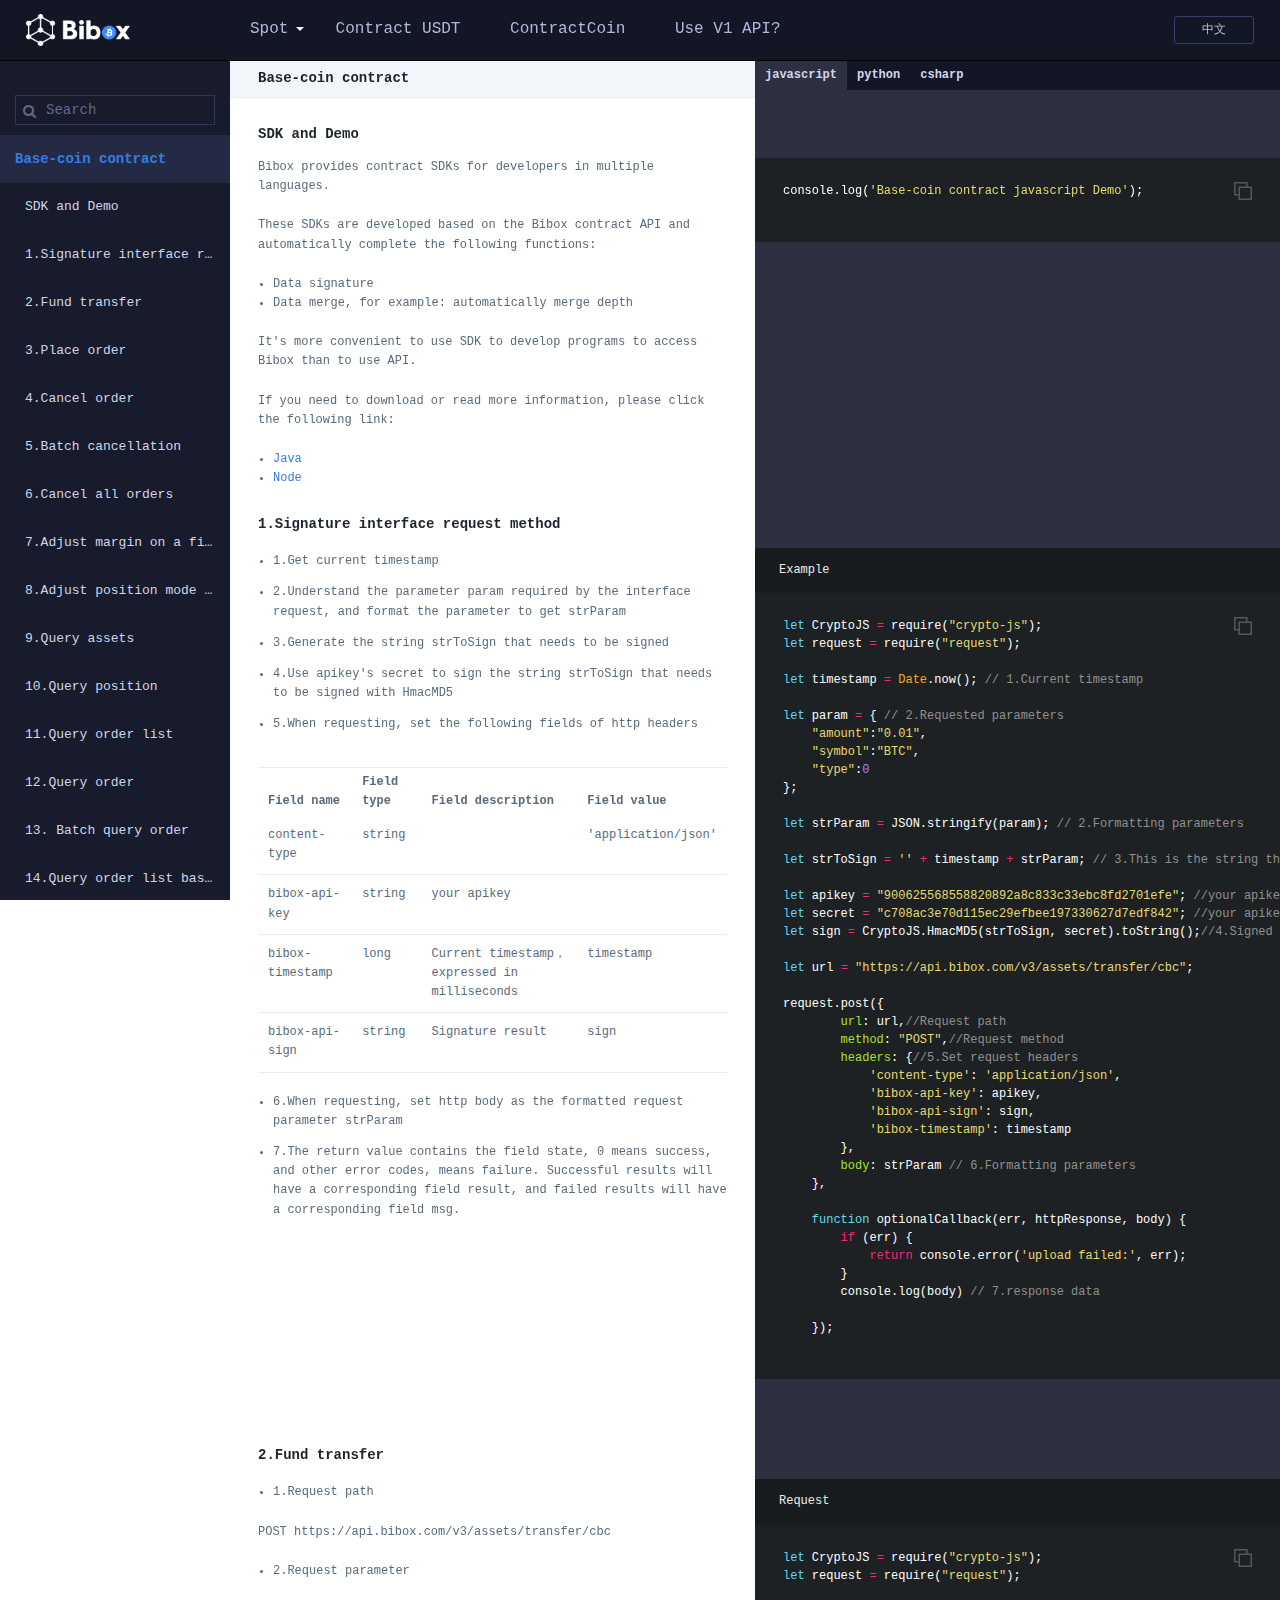
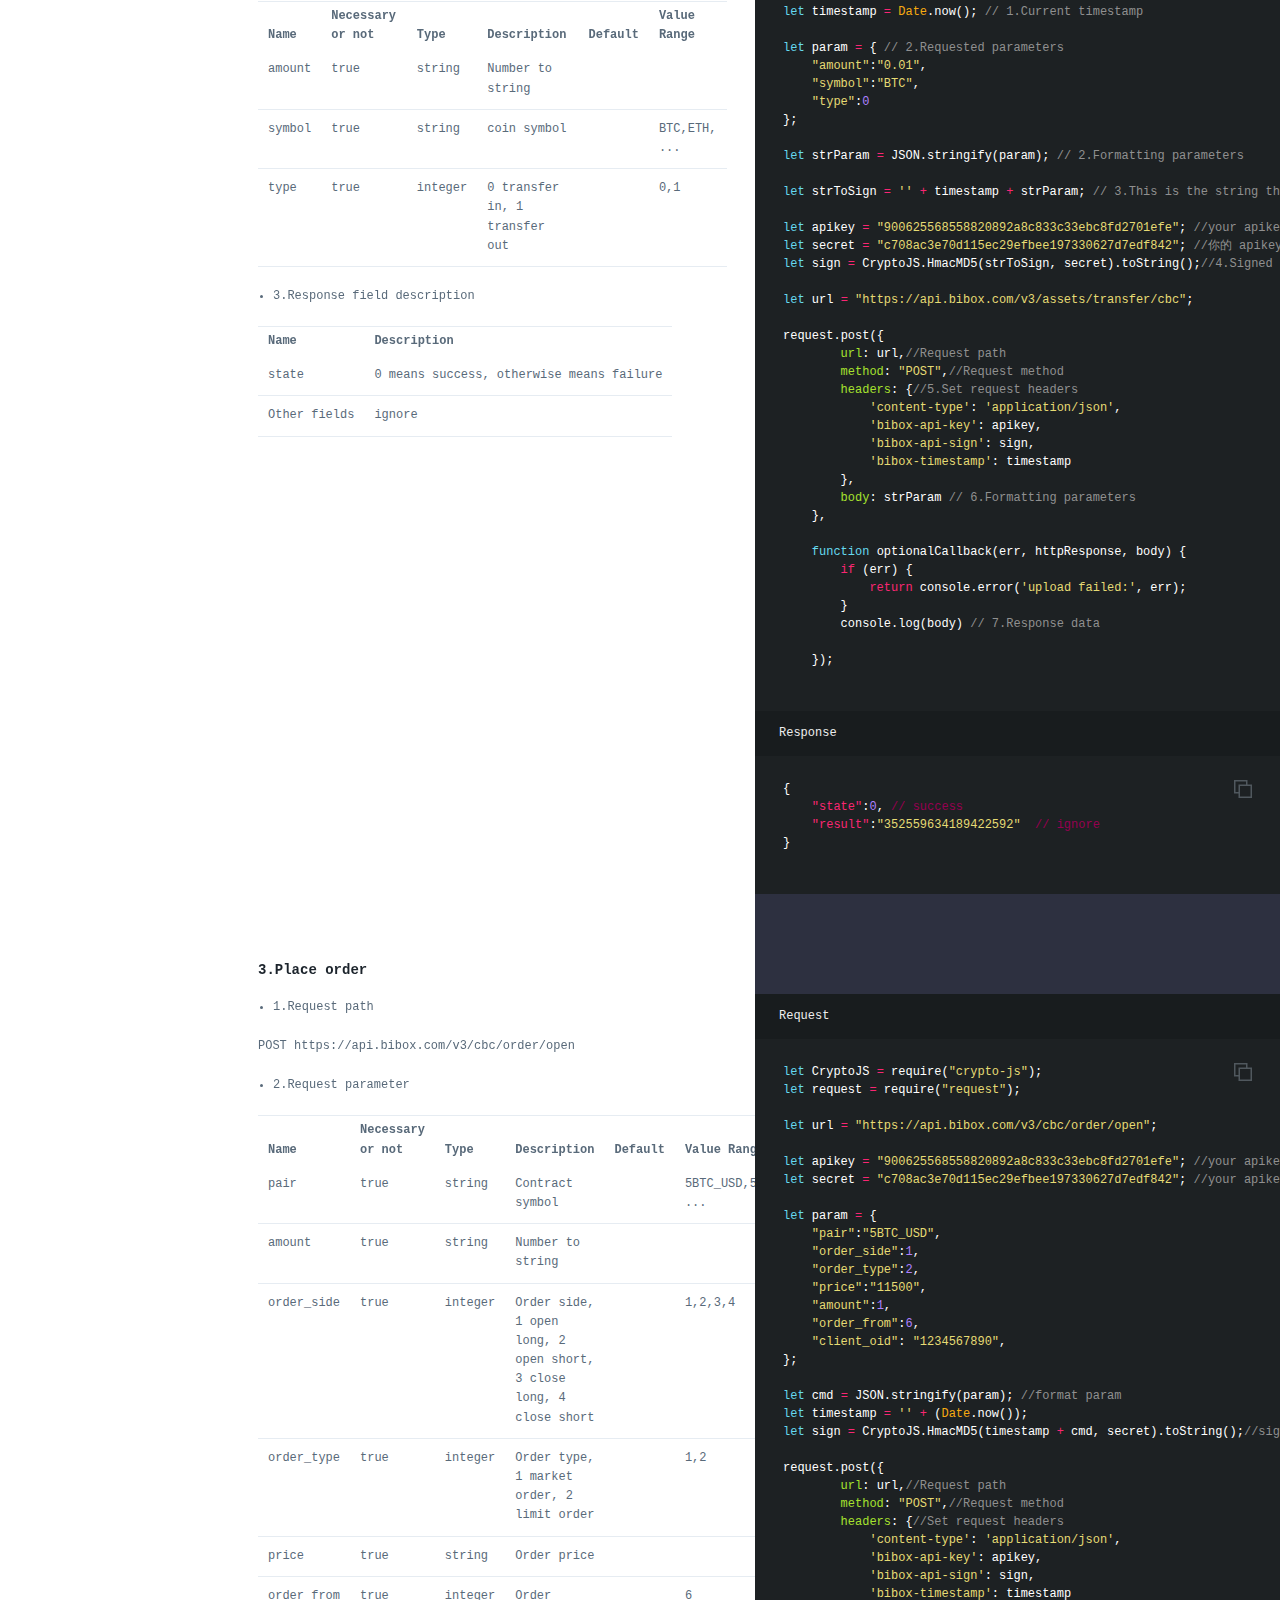
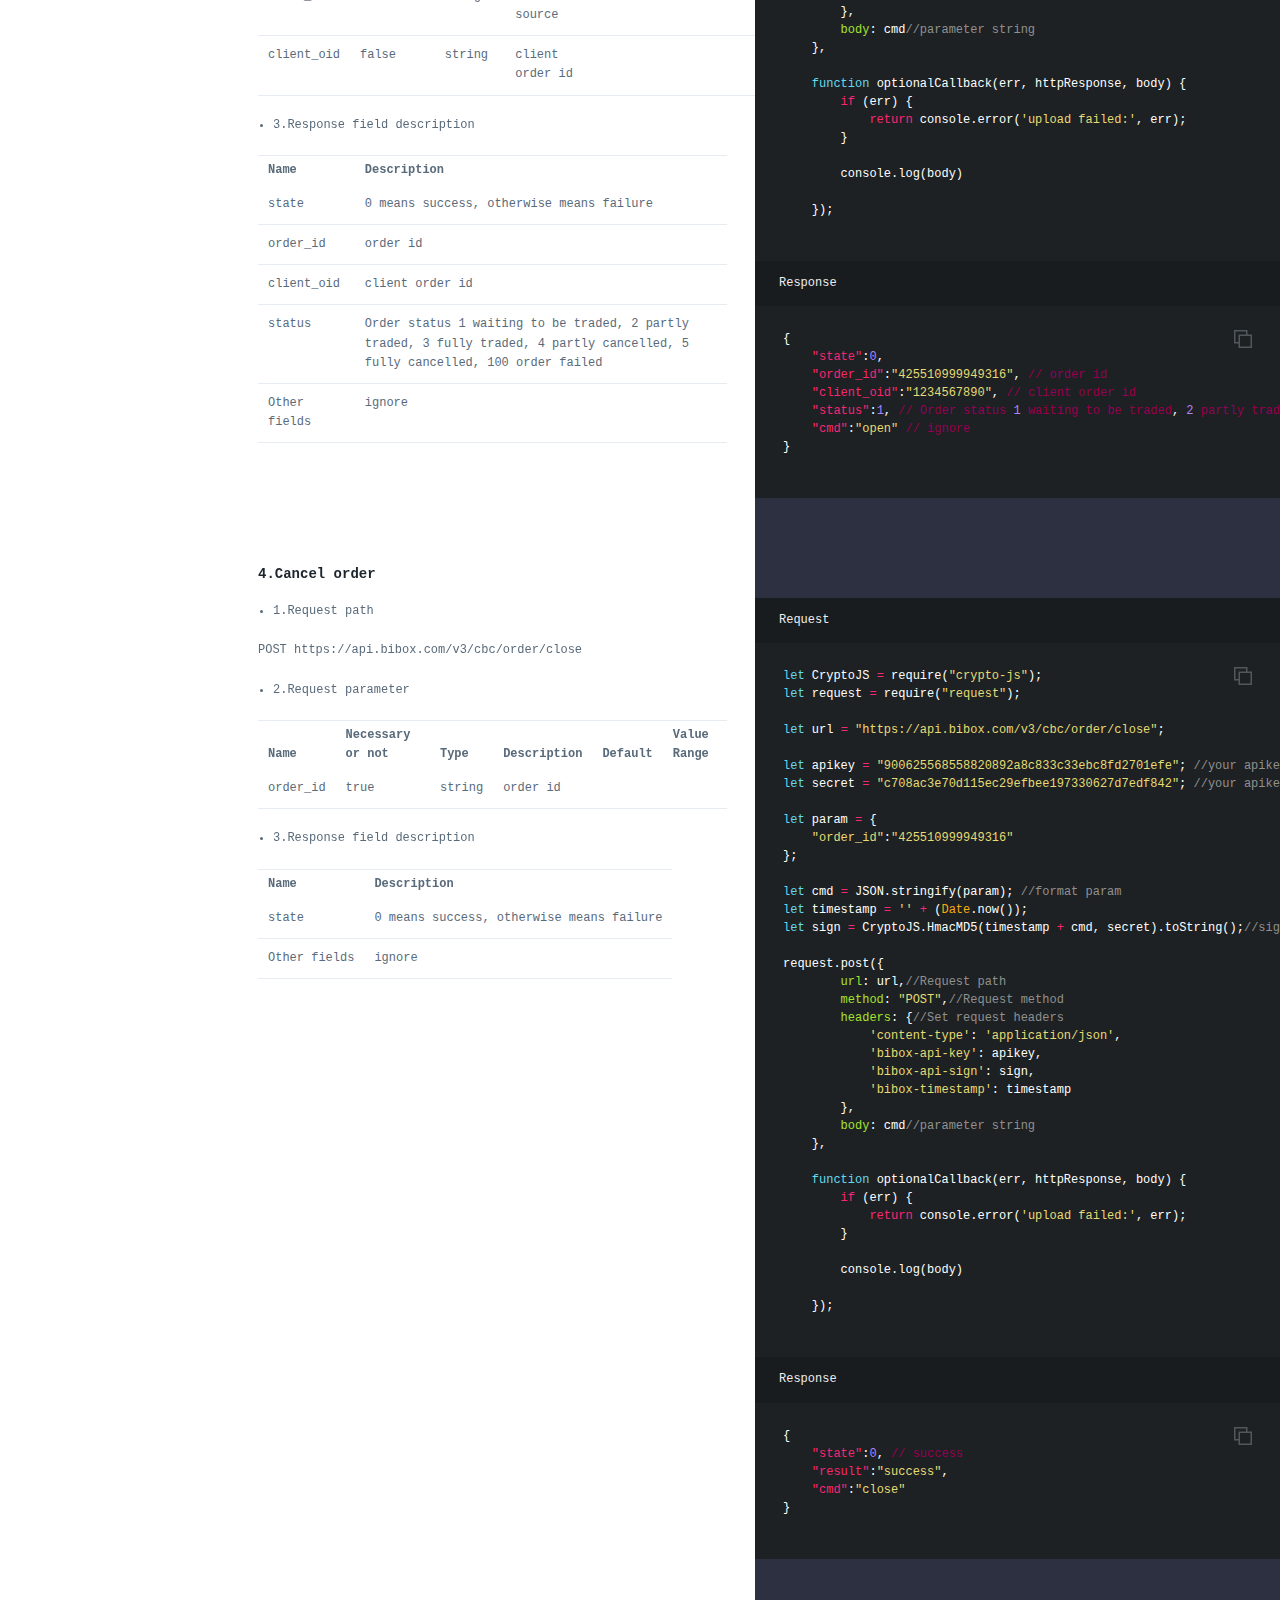
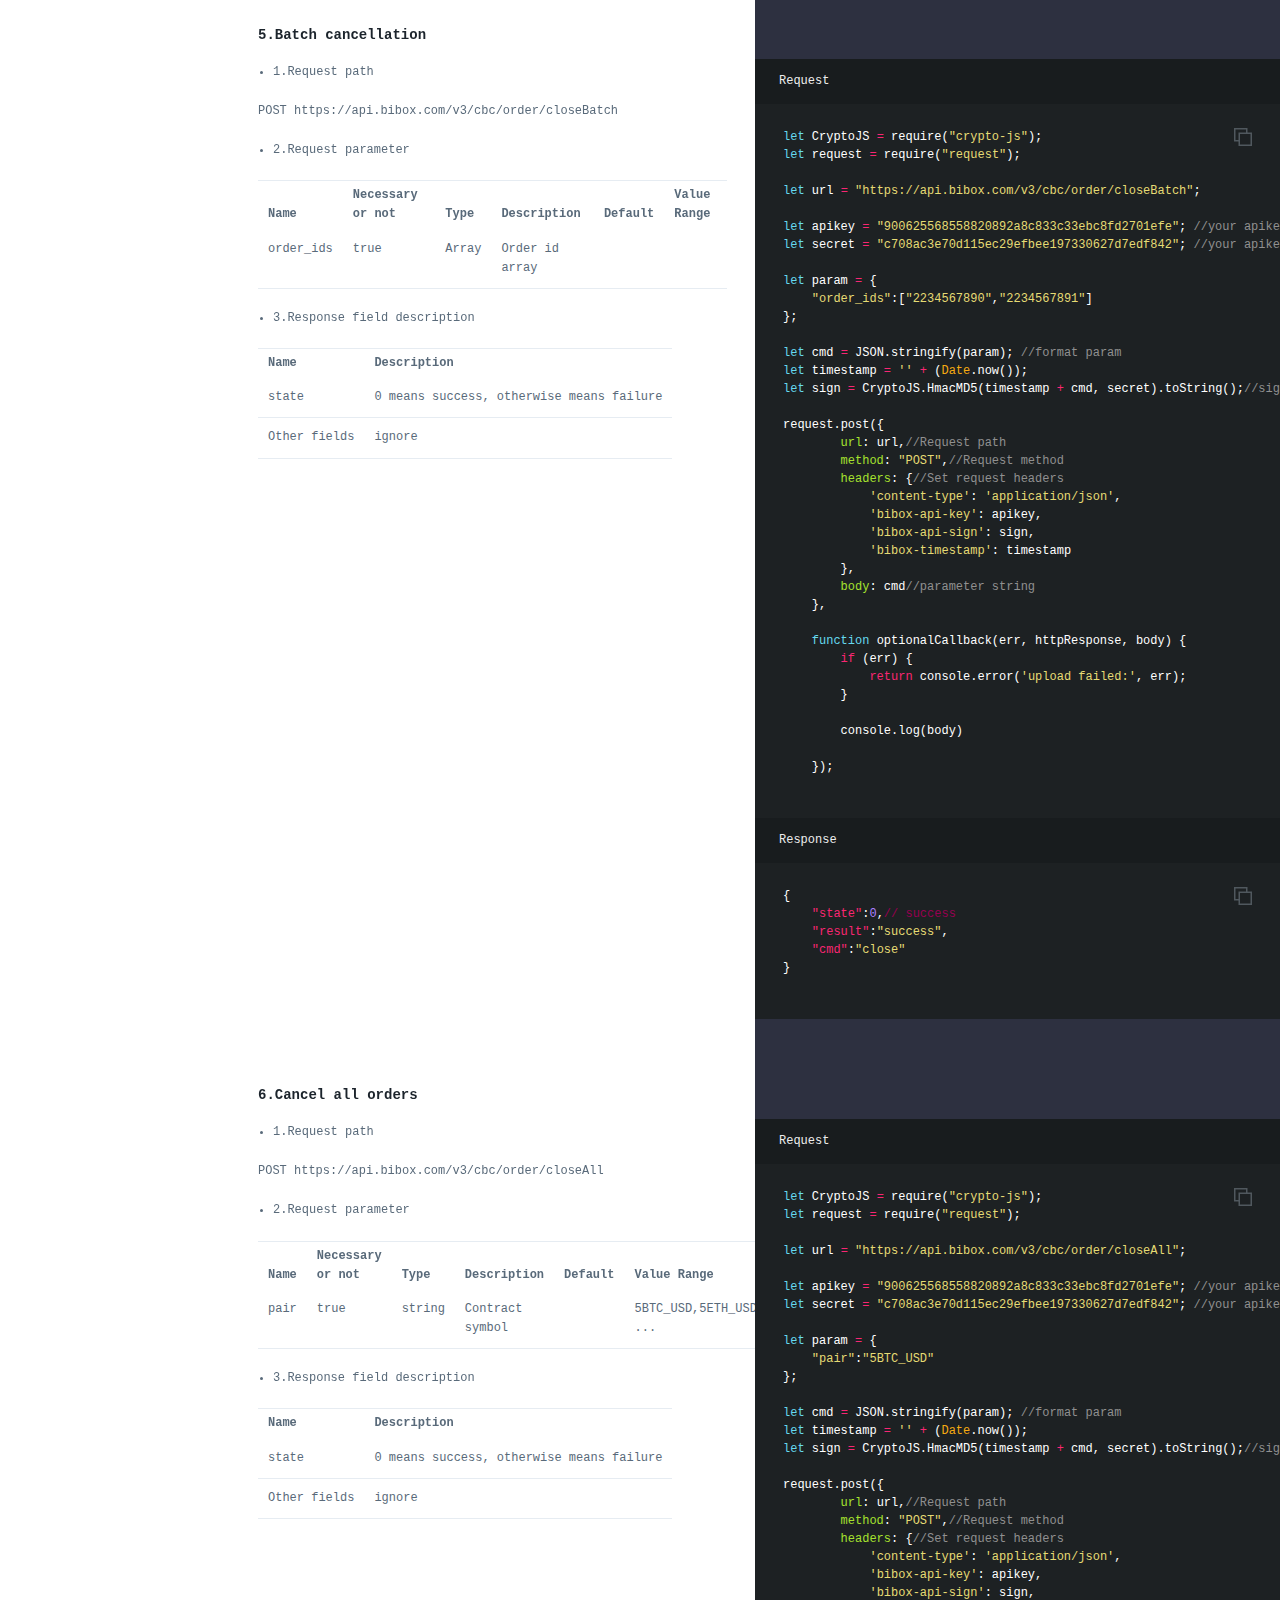
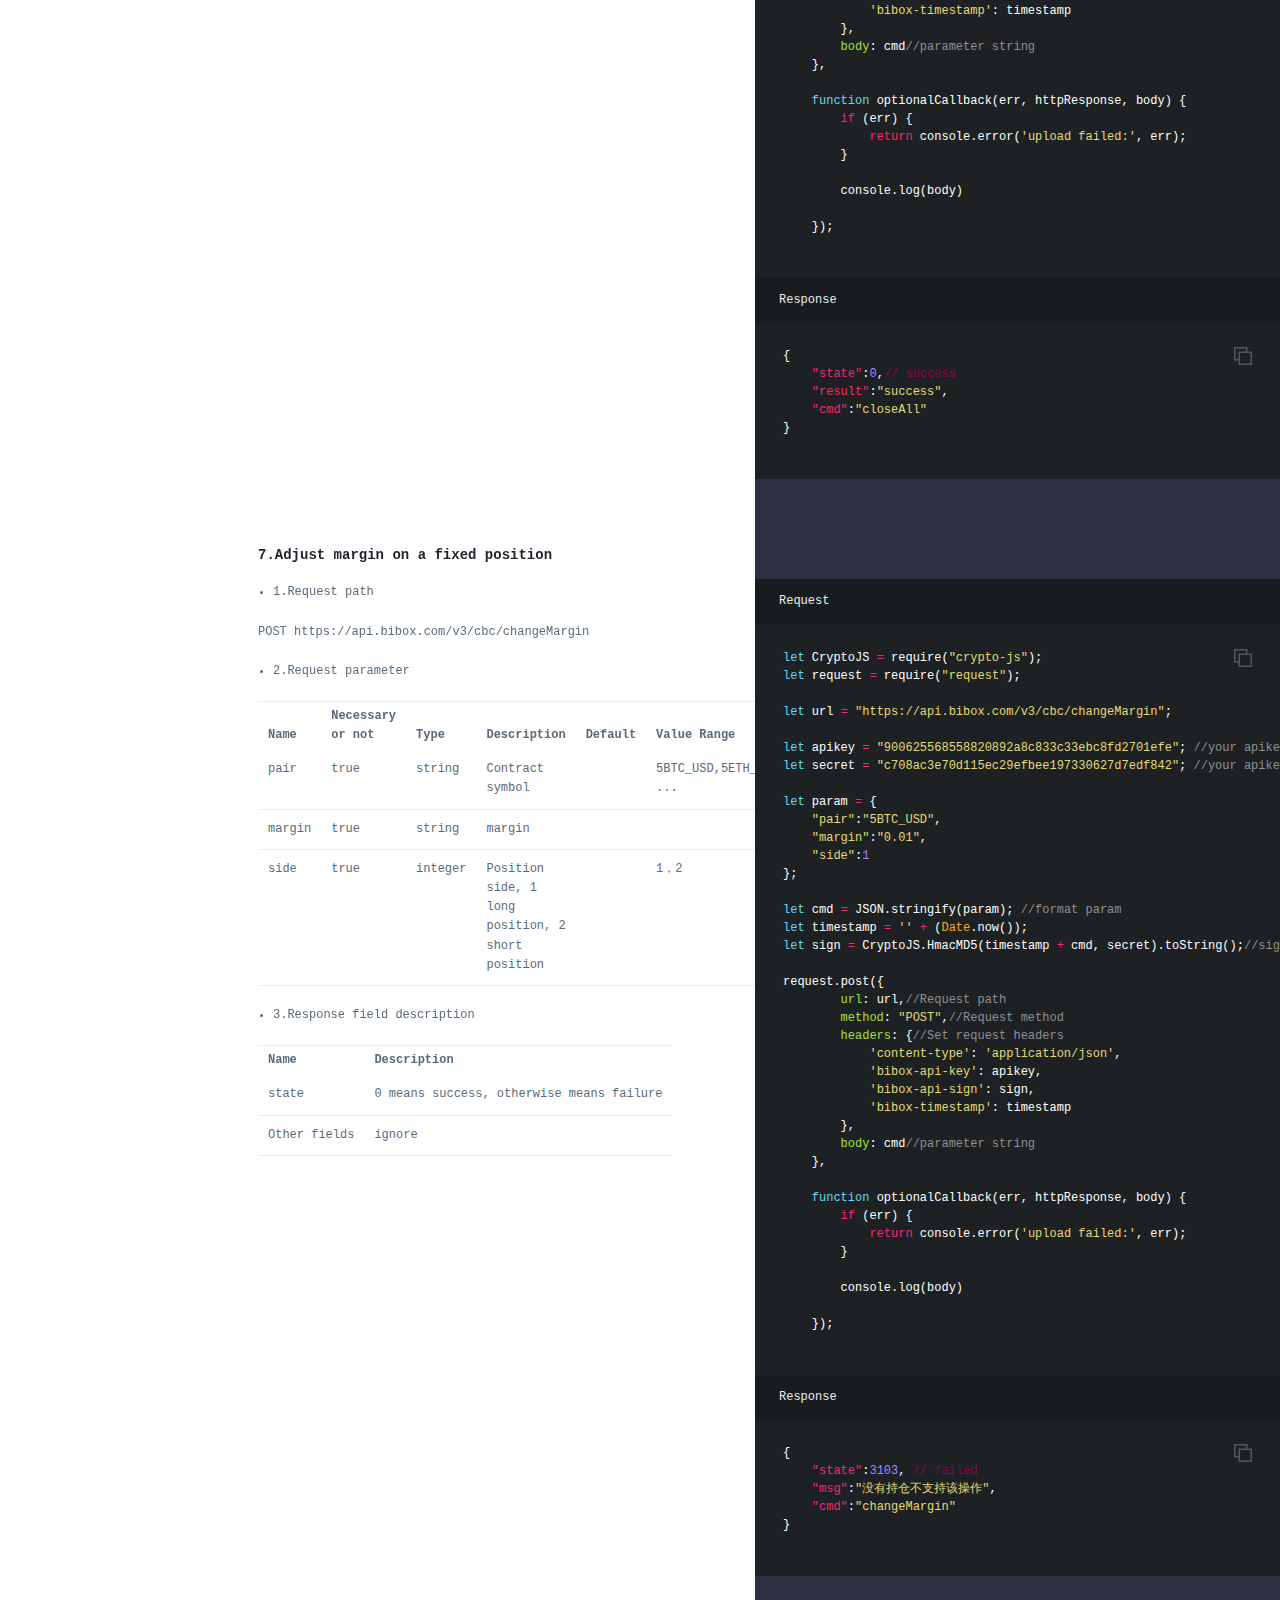
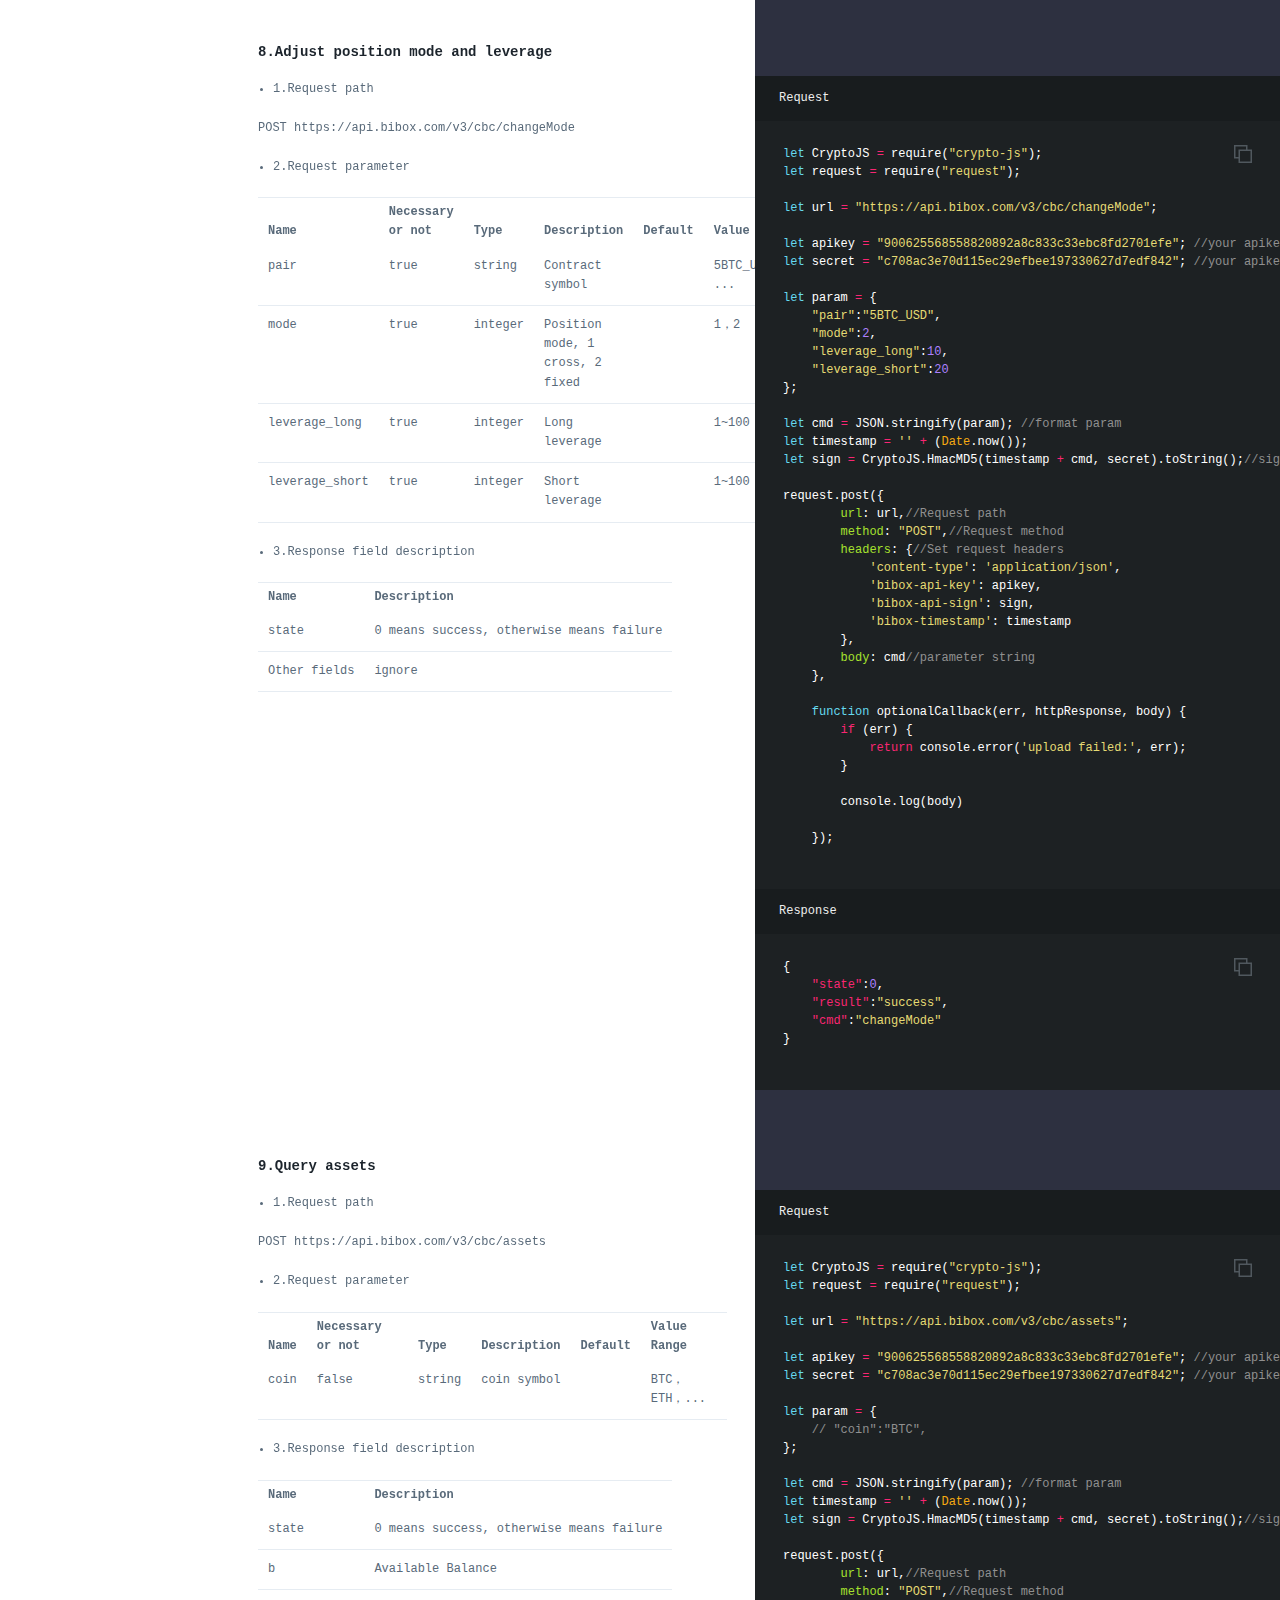
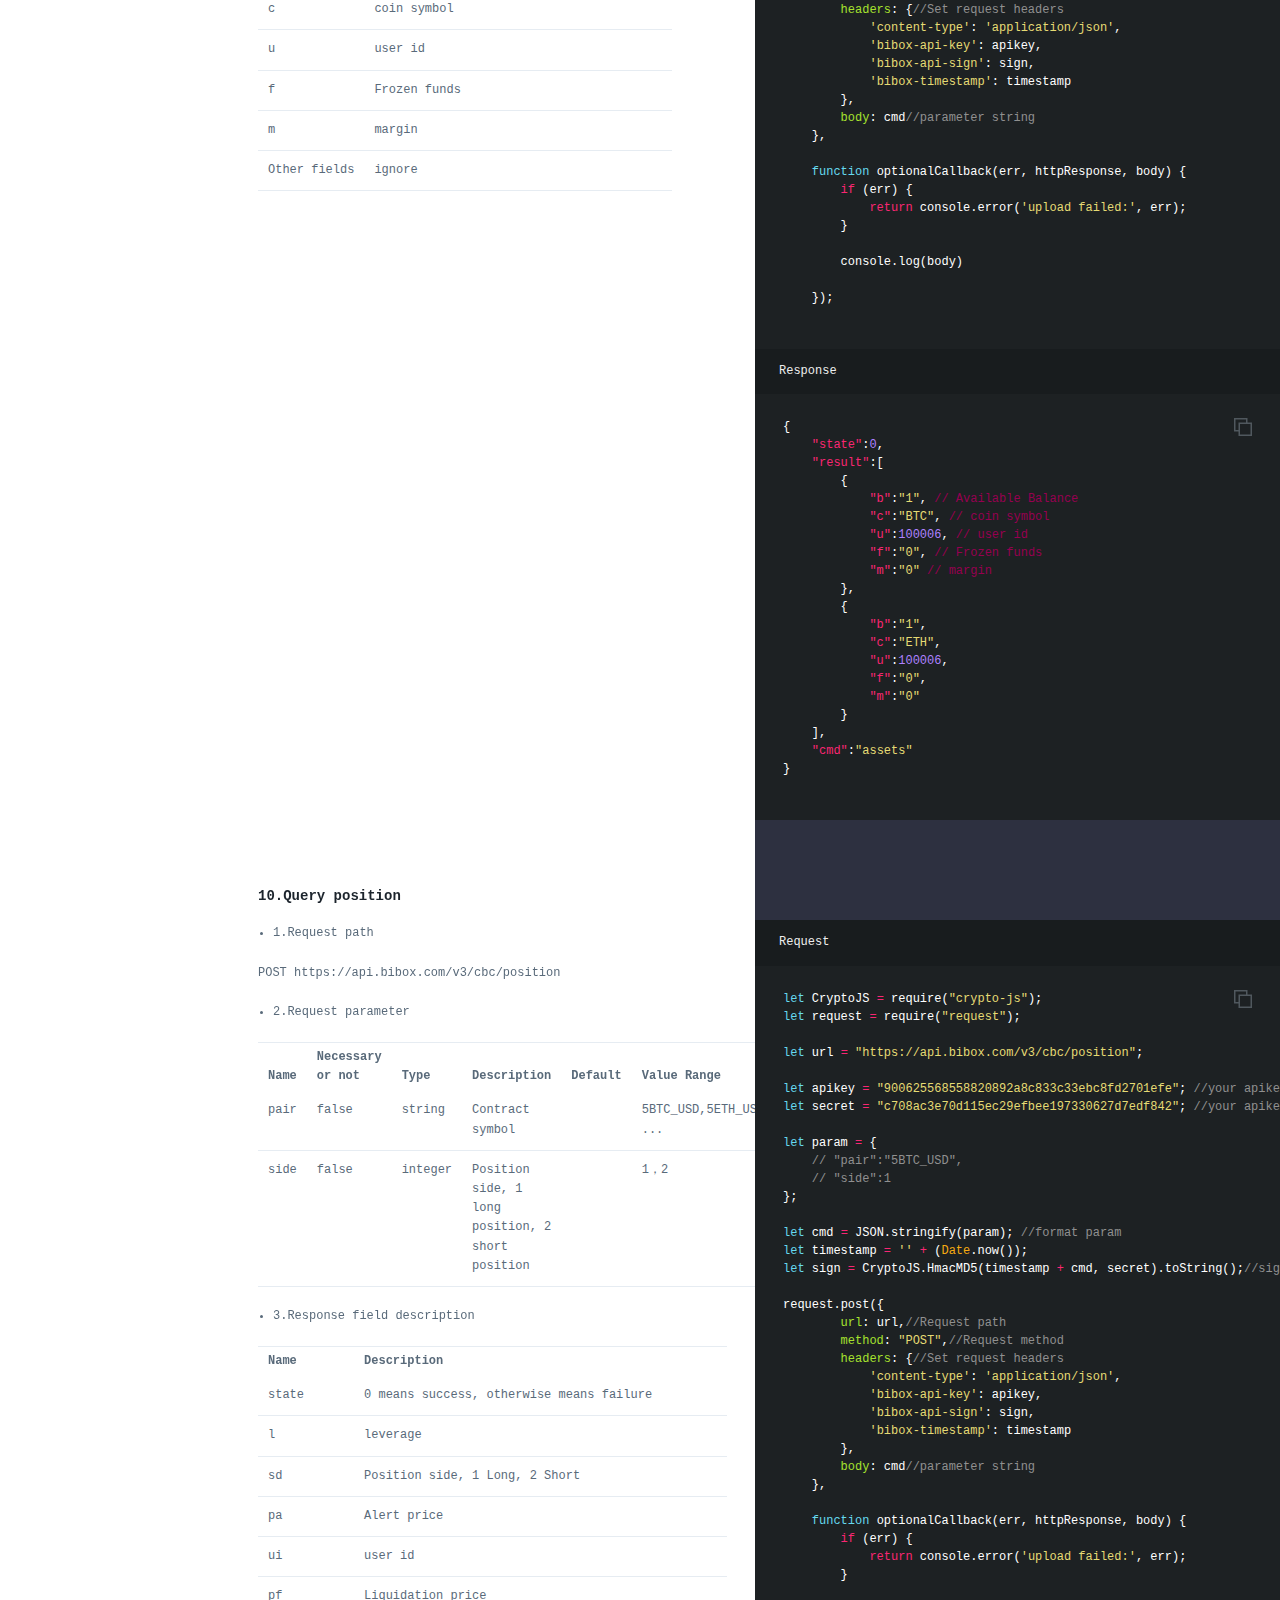
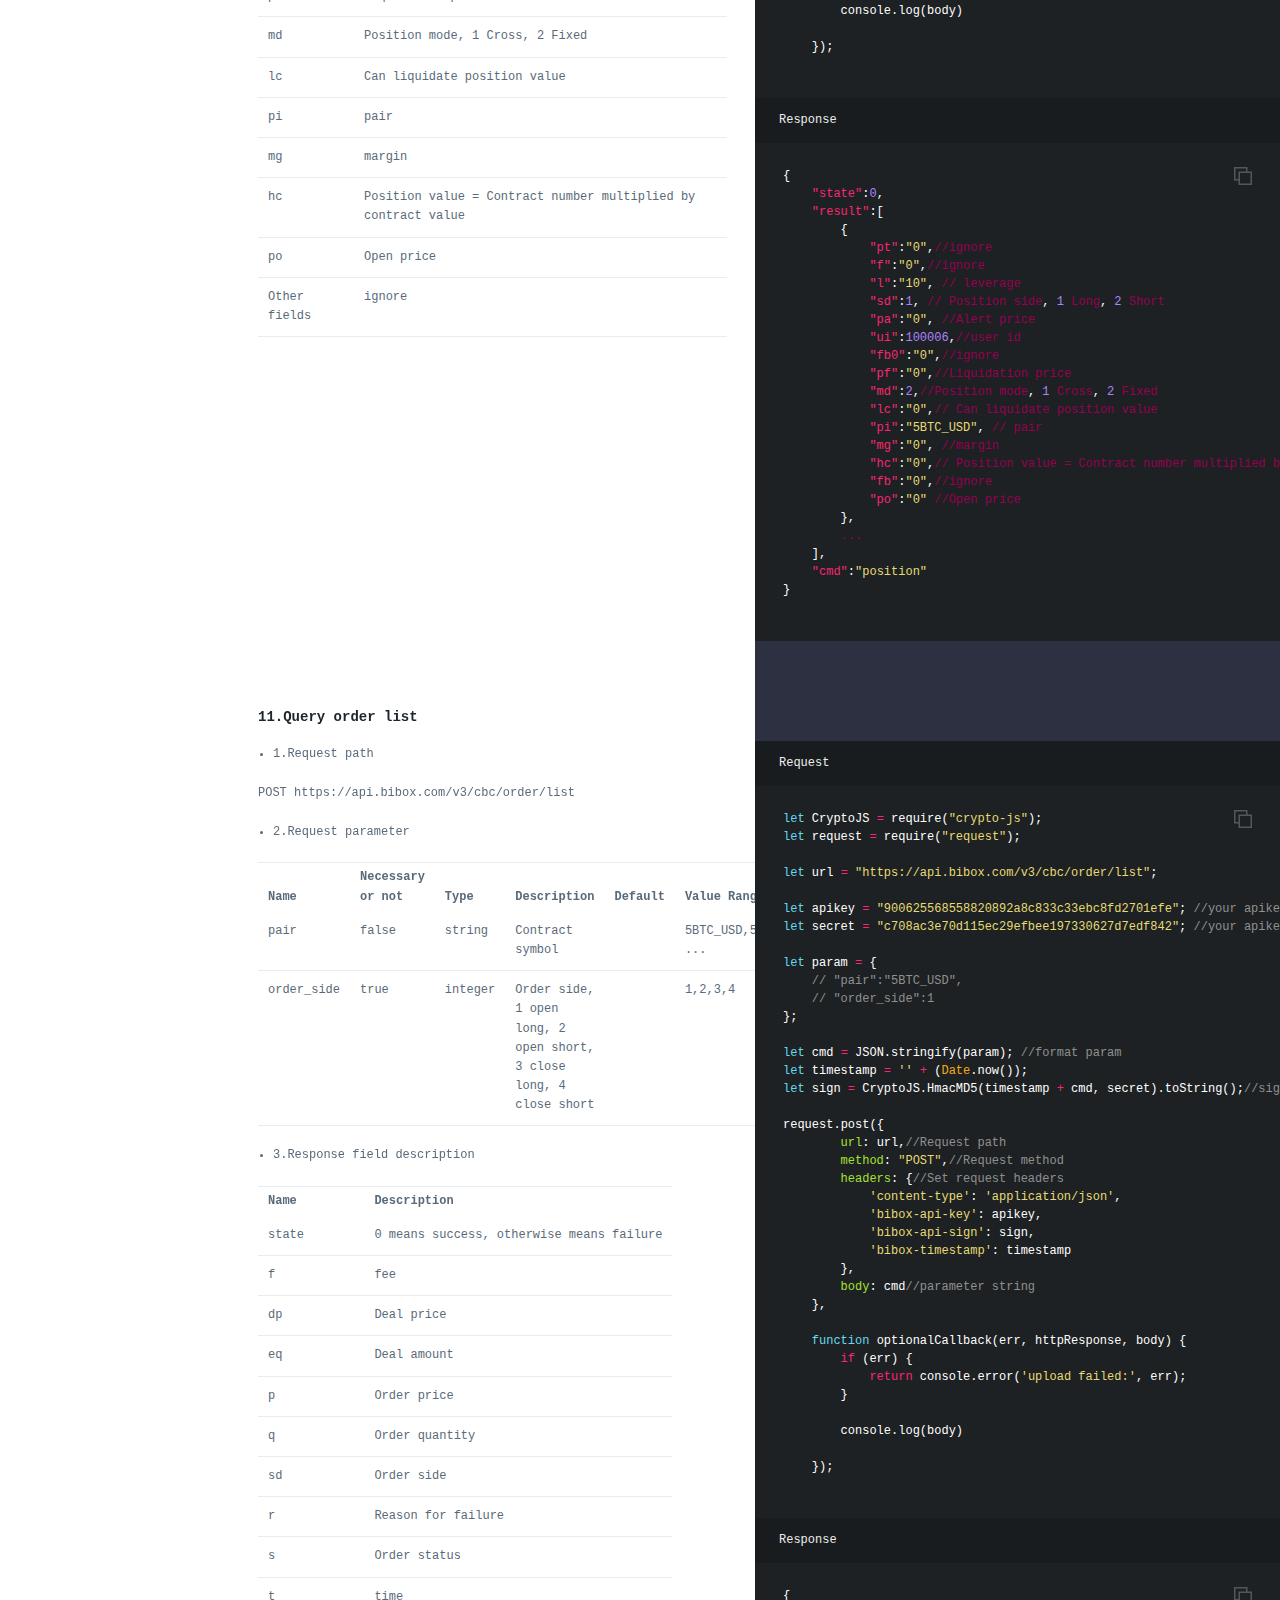
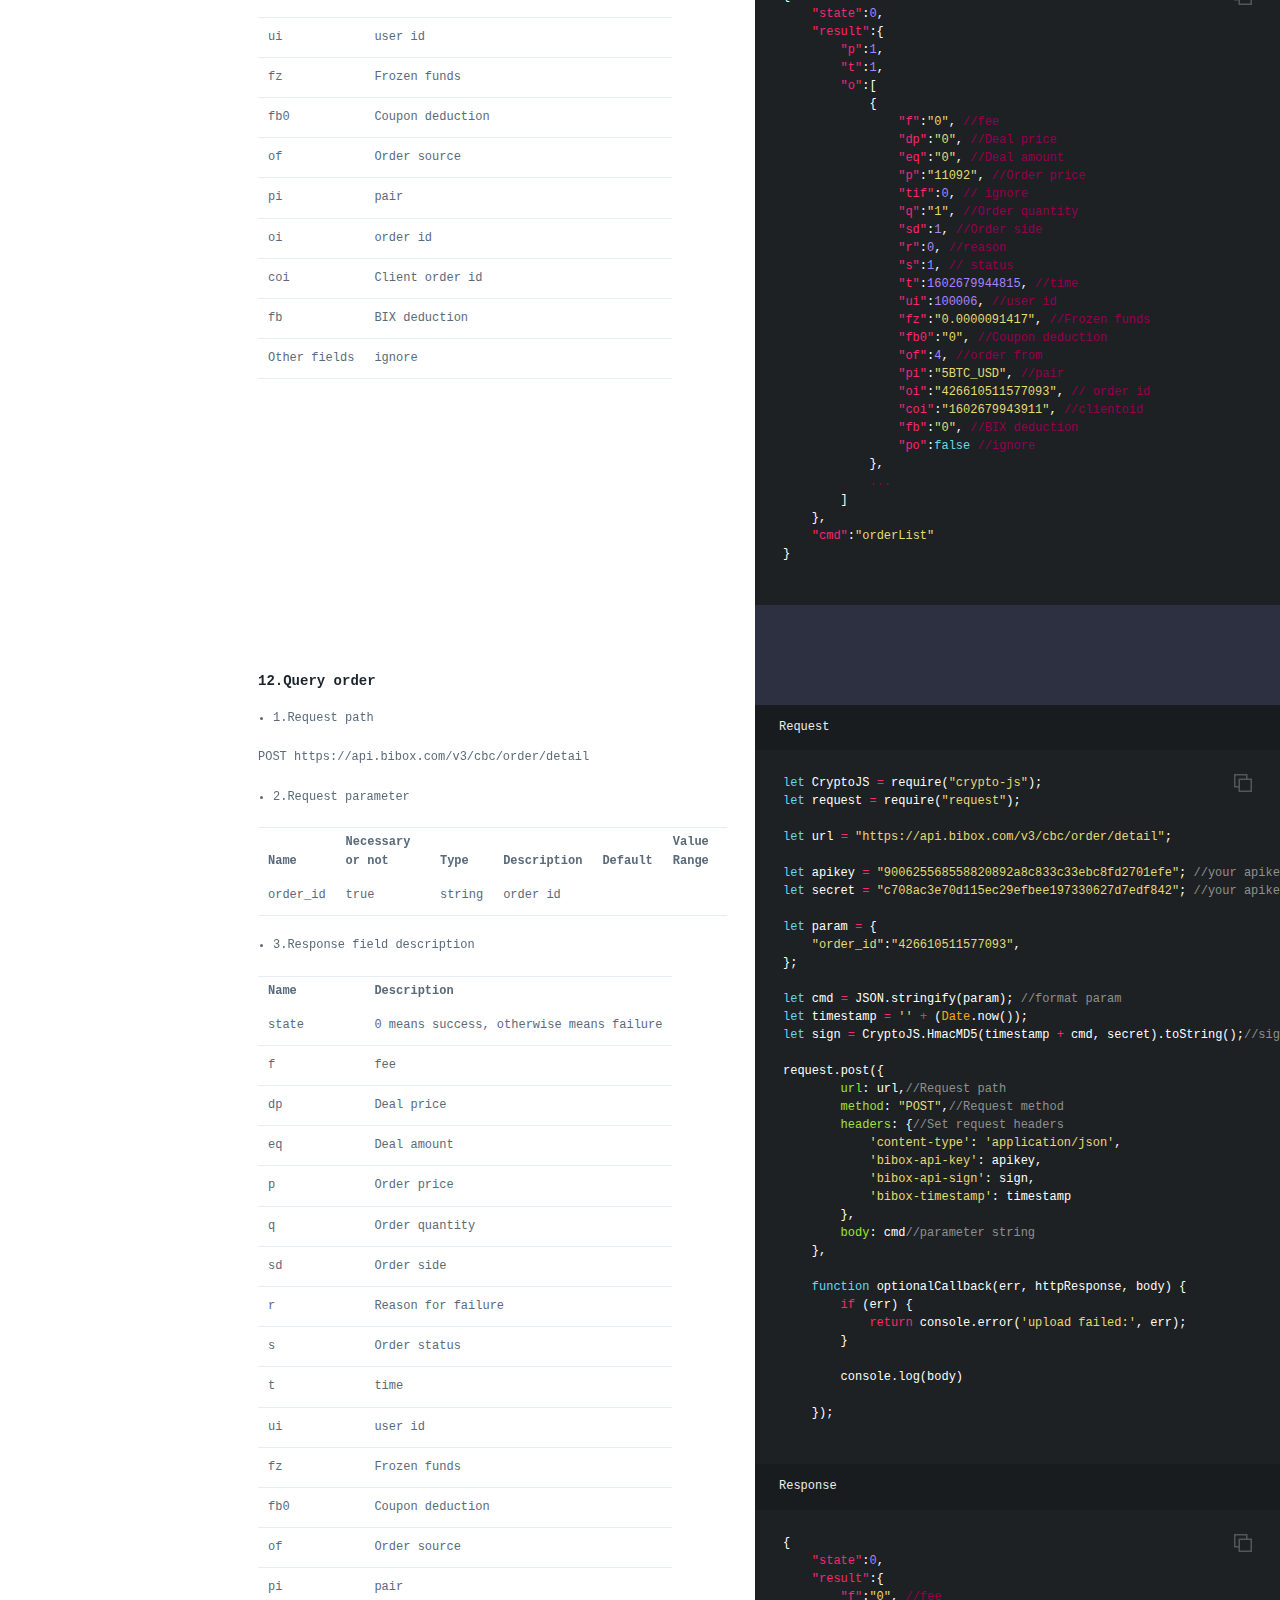
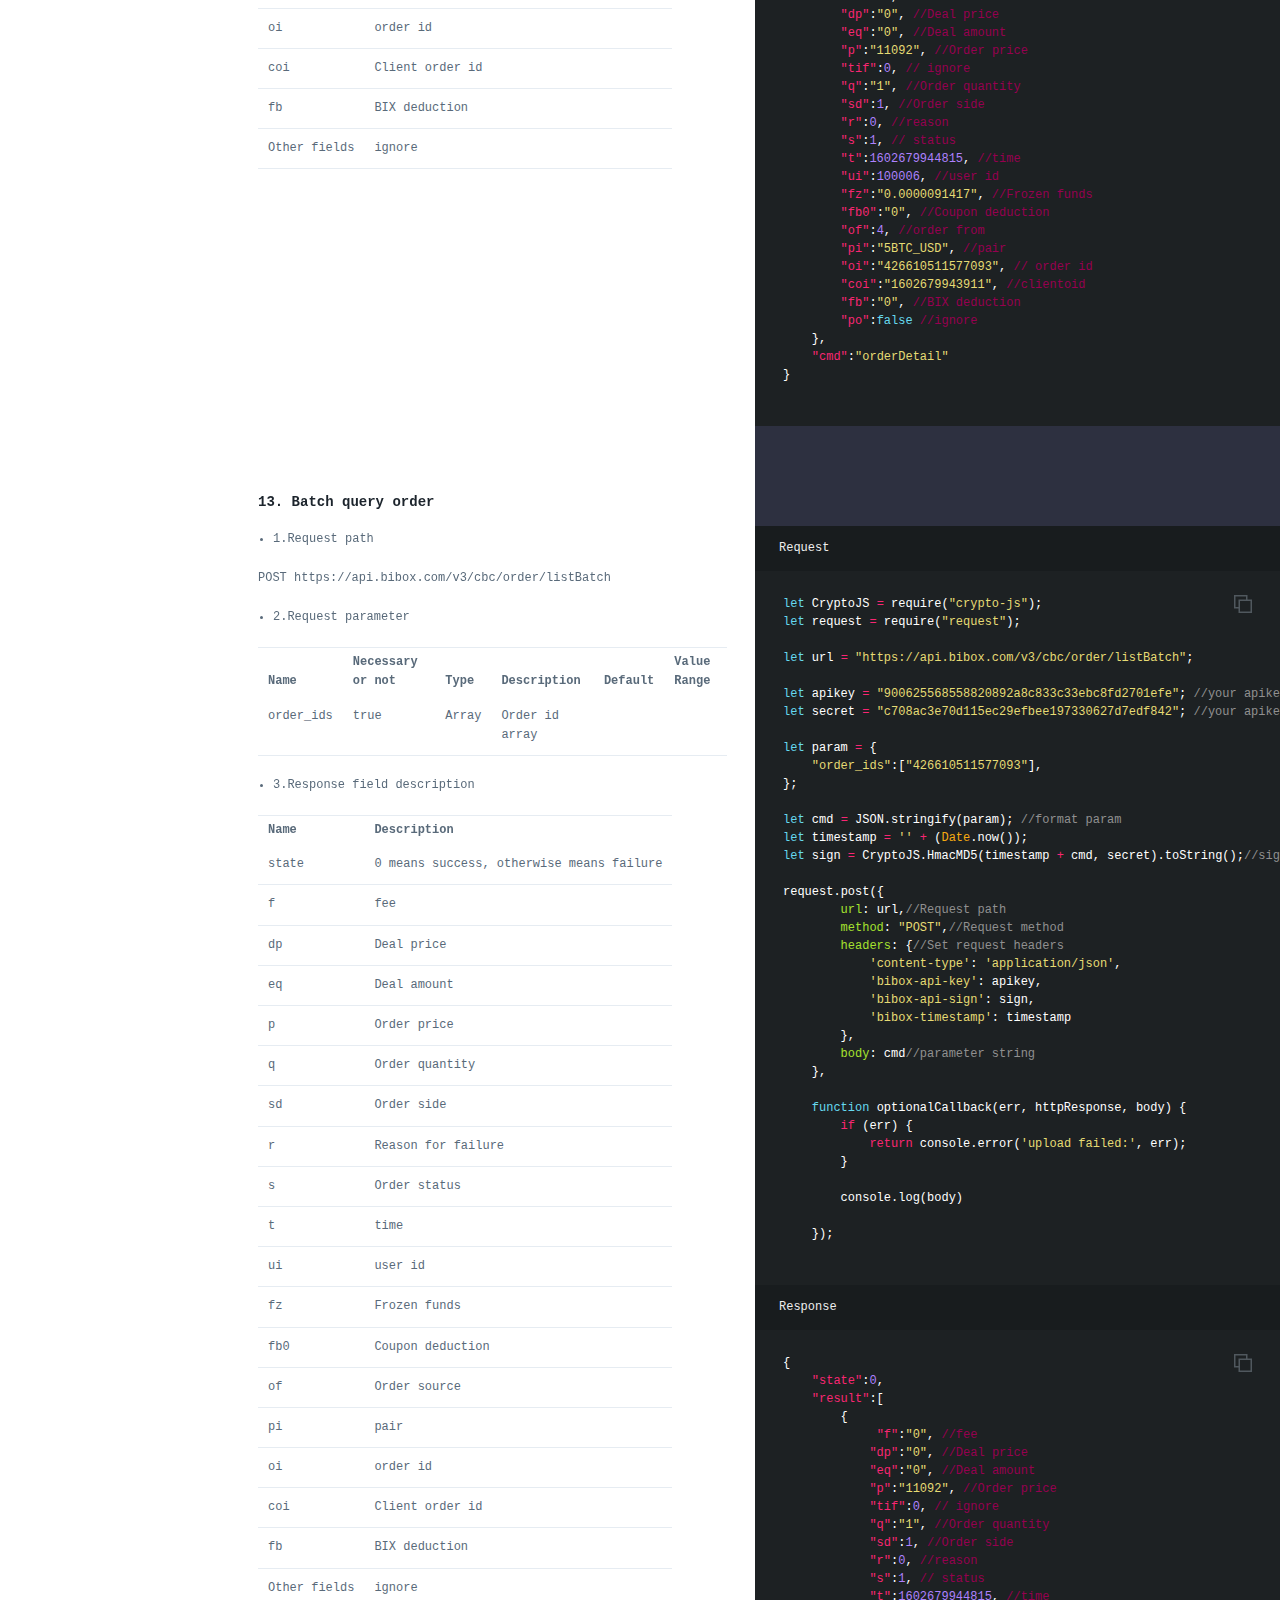
==== commit da19c527: "add v4" ====
--- a/bc/en/index.html
+++ b/bc/en/index.html
@@ -279,7 +279,7 @@
   color: #859900;
 }
     </style>
-    <link href="stylesheets/screen-1df89a6c.css" rel="stylesheet" media="screen" />
+    <link href="stylesheets/screen-e0283edf.css" rel="stylesheet" media="screen" />
     <link href="stylesheets/print-628c1a7f.css" rel="stylesheet" media="print" />
       <script src="javascripts/all-e033bdd3.js"></script>
 
@@ -298,8 +298,15 @@
       <div class="flex_box">
         <img src="images/logo-5720d610.png" class="logo" alt="" />
         <div class="nav_box">
-          <span class="nav_cell nav_tab">
-            <a href="/v3/spot/zh/" id="btn_spot">现货</a>
+          <span id="spot_select" class="nav-select">
+            <span id="btn_spot-select">
+              现货
+            </span>
+
+            <span class="nav-select-drop">
+              <a href="/v3/spot/zh/" class="nav-select-item" id="btn_spot">现货v3</a>
+              <a href="/v3/spotv4/zh/" class="nav-select-item" id="btn_spot_v4">现货v4</a>
+            </span>
           </span>
           <span class="nav_cell nav_tab">
             <a href="/v3/bu/zh/" id="btn_contract">U本位永续合约</a>
@@ -9077,55 +9084,74 @@
   </body>
       <script>
         const lang_btn = document.getElementById('lang_box');
+        const btn_spot_v4 = document.getElementById('btn_spot_v4');
         const btn_spot = document.getElementById('btn_spot');
         const btn_contract = document.getElementById('btn_contract');
         const btn_contract_coin = document.getElementById('btn_contract_coin')
         const btn_v1 = document.getElementById('btn_v1')
 
+        const btnSpotSelect = document.getElementById('btn_spot-select')
+        const spot_select = document.getElementById('spot_select')
+
         const url = GetUrlRelativePath();
 
         if(url.indexOf('en') != -1){
           //英文
-
+          btnSpotSelect.innerHTML = 'Spot'
           lang_btn.innerHTML = '中文';
-          btn_spot.innerHTML = 'Spot';
+          btn_spot.innerHTML = 'Spot v3';
+          btn_spot_v4.innerHTML = 'Spot v4'
           btn_contract_coin.innerHTML = 'ContractCoin';
           btn_contract.innerHTML = 'Contract USDT';
           btn_v1.innerHTML = 'Use V1 API?';
 
           lang_btn.href = url.replace('en/', 'zh/');
           btn_spot.href = btn_spot.href.replace('zh/', 'en/');
+          btn_spot_v4.href = btn_spot_v4.href.replace('zh/', 'en/')
           btn_contract_coin.href = btn_contract_coin.href.replace('zh/', 'en/');
           btn_contract.href = btn_contract.href.replace('zh/', 'en/');
 
         }else{
           //中文
+          btnSpotSelect.innerHTML = '现货'
           lang_btn.innerHTML = 'English';
-          btn_spot.innerHTML = '现货';
+          btn_spot.innerHTML = '现货 v3';
+          btn_spot_v4.innerHTML = '现货 v4'
           btn_contract_coin.innerHTML = '币本位永续合约';
           btn_contract.innerHTML = 'U本位永续合约';
           btn_v1.innerHTML = '使用v1版本API';
 
           lang_btn.href = url.replace('zh/', 'en/');
           btn_spot.href = btn_spot.href.replace('en/', 'zh/');
+          btn_spot_v4.href = btn_spot_v4.href.replace('en/', 'zh/');
           btn_contract_coin.href = btn_contract_coin.href.replace('en/', 'zh/');
           btn_contract.href = btn_contract.href.replace('en/', 'zh/');
         }
 
-        if(location.href.indexOf('v3/spot/') > 0){
+        if(location.href.indexOf('/spotv4/') > 0){
+          btn_spot_v4.className = 'current';
+          btn_contract_coin.className = '';
+          btn_contract.className = '';
+          btn_spot.className = '';
+          spot_select.className = spot_select.className + ' current';
+        } else if(location.href.indexOf('v3/spot/') > 0){
           btn_spot.className = 'current';
           btn_contract_coin.className = '';
           btn_contract.className = '';
+          btn_spot_v4.className = '';
+          spot_select.className = spot_select.className + ' current';
         }
         else if(location.href.indexOf('v3/bc/') > 0){
           btn_spot.className = '';
           btn_contract_coin.className = 'current';
           btn_contract.className = '';
+          btn_spot_v4.className = '';
         }
         else if(location.href.indexOf('v3/bu/') > 0){
           btn_spot.className = '';
           btn_contract_coin.className = '';
           btn_contract.className = 'current';
+          btn_spot_v4.className = '';
         }
 
         lang_btn.style.display = 'block';
--- a/bc/en/stylesheets/screen-e0283edf.css
+++ b/bc/en/stylesheets/screen-e0283edf.css
@@ -0,0 +1 @@
+/*! normalize.css v3.0.2 | MIT License | git.io/normalize */html{font-family:sans-serif;-ms-text-size-adjust:100%;-webkit-text-size-adjust:100%}body{margin:0}article,aside,details,figcaption,figure,footer,header,hgroup,main,menu,nav,section,summary{display:block}audio,canvas,progress,video{display:inline-block;vertical-align:baseline}audio:not([controls]){display:none;height:0}[hidden],template{display:none}a{background-color:transparent}a:active,a:hover{outline:0}abbr[title]{border-bottom:1px dotted}b,strong{font-weight:bold}dfn{font-style:italic}h1{font-size:2em;margin:0.67em 0}mark{background:#ff0;color:#000}small{font-size:80%}sub,sup{font-size:75%;line-height:0;position:relative;vertical-align:baseline}sup{top:-0.5em}sub{bottom:-0.25em}img{border:0}svg:not(:root){overflow:hidden}figure{margin:1em 40px}hr{-webkit-box-sizing:content-box;box-sizing:content-box;height:0}pre{overflow:auto}code,kbd,pre,samp{font-family:monospace, monospace;font-size:1em}button,input,optgroup,select,textarea{color:inherit;font:inherit;margin:0}button{overflow:visible}button,select{text-transform:none}button,html input[type="button"],input[type="reset"],input[type="submit"]{-webkit-appearance:button;cursor:pointer}button[disabled],html input[disabled]{cursor:default}button::-moz-focus-inner,input::-moz-focus-inner{border:0;padding:0}input{line-height:normal}input[type="checkbox"],input[type="radio"]{-webkit-box-sizing:border-box;box-sizing:border-box;padding:0}input[type="number"]::-webkit-inner-spin-button,input[type="number"]::-webkit-outer-spin-button{height:auto}input[type="search"]{-webkit-appearance:textfield;-webkit-box-sizing:content-box;box-sizing:content-box}input[type="search"]::-webkit-search-cancel-button,input[type="search"]::-webkit-search-decoration{-webkit-appearance:none}fieldset{border:1px solid #c0c0c0;margin:0 2px;padding:0.35em 0.625em 0.75em}legend{border:0;padding:0}textarea{overflow:auto}optgroup{font-weight:bold}table{border-collapse:collapse;border-spacing:0}td,th{padding:0}.content h1,.content h2,.content h3,.content h4,.content h5,.content h6,html,body{font-family:"Open Sans", "PingFang SC", "Hiragino Sans GB", "Heiti SC", "Microsoft YaHei", "WenQuanYi Micro Hei", monospace,serif;font-size:12px}.content h1,.content h2,.content h3,.content h4,.content h5,.content h6{font-weight:bold}.content code,.content pre{font-family:Consolas, Menlo, Monaco, "Lucida Console", "Liberation Mono", "DejaVu Sans Mono", "Bitstream Vera Sans Mono", "Courier New", monospace, serif;font-size:12px;line-height:1.5}.content code{word-break:break-all;-webkit-hyphens:auto;-ms-hyphens:auto;hyphens:auto}@font-face{font-family:'slate';src:url(../fonts/slate-cfc9d06b.eot?-syv14m);src:url(../fonts/slate-cfc9d06b.eot?#iefix-syv14m) format("embedded-opentype"),url(../fonts/slate.woff2?-syv14m) format("woff2"),url(../fonts/slate.woff?-syv14m) format("woff"),url(../fonts/slate-7b7da4fe.ttf?-syv14m) format("truetype"),url(../fonts/slate-e55b8307.svg?-syv14m#slate) format("svg");font-weight:normal;font-style:normal}.content aside.warning:before,.content aside.notice:before,.content aside.success:before,.toc-wrapper>.search:before{font-family:'slate';speak:none;font-style:normal;font-weight:normal;font-variant:normal;text-transform:none;line-height:1}.content aside.warning:before{content:"\e600"}.content aside.notice:before{content:"\e602"}.content aside.success:before{content:"\e606"}.toc-wrapper>.search:before{content:"\e607"}html,body{color:#596A7A;padding:0;margin:0;-webkit-font-smoothing:antialiased;-moz-osx-font-smoothing:grayscale;background-color:#FFFFFF;height:100%;-webkit-text-size-adjust:none}#toc>ul>li>a>span{float:right;background-color:#2484FF;border-radius:40px;width:20px}header{position:fixed;display:flex;align-items:center;width:100%;-webkit-box-sizing:border-box;box-sizing:border-box;padding:0 26px;height:60px;left:0;top:0;background:#131625;-webkit-box-shadow:0 1px 0 0 #000;box-shadow:0 1px 0 0 #000;z-index:100}header .flex_box{flex:1;display:flex;align-items:center}header .logo{height:32px;width:104px;margin-right:44px}header .nav_box{position:relative;margin-left:56px}@media screen and (max-width: 480px){header .nav_box{display:none}}header .nav_box .nav_cell{position:relative}header .nav_box .nav_cell .nav_first{display:inline-block;height:32px;line-height:32px;min-width:50px;text-align:left;color:#9EB5CA;font-size:14px;text-decoration:none}header .nav_box .nav_cell .nav_first i.icon_nav{display:inline-block;width:10px;height:10px;background:url(../images/icon_nav.svg) no-repeat center center;background-size:contain;vertical-align:top;margin-top:12px;margin-left:8px;-webkit-transition:all 300ms linear;transition:all 300ms linear}header .nav_box .nav_cell .nav_ul{display:none;position:absolute;left:0;top:32px;width:120px;padding:5px 0;background-color:#fff;list-style:none;margin:0;-webkit-box-shadow:0 0 20px 0 rgba(69,97,137,0.2);box-shadow:0 0 20px 0 rgba(69,97,137,0.2);border-radius:3px}header .nav_box .nav_cell .nav_ul li{width:100%;-webkit-transition:all 300ms linear;transition:all 300ms linear}header .nav_box .nav_cell .nav_ul li a{display:block;width:100%;height:40px;line-height:10px;-webkit-box-sizing:border-box;box-sizing:border-box;padding:0 16px;color:#2B3D4A;text-decoration:none;-webkit-transition:all 300ms linear;transition:all 300ms linear;font-size:12px}header .nav_box .nav_cell .nav_ul li.active,header .nav_box .nav_cell .nav_ul li:hover{background-color:#F2F6FA}header .nav_box .nav_cell .nav_ul li.active a,header .nav_box .nav_cell .nav_ul li:hover a{color:#357CE1}header .nav_box .nav_cell:hover .icon_nav{-webkit-transform:rotate(180deg);transform:rotate(180deg)}header .nav_box .nav_cell:hover .nav_ul{display:block}header .nav_box .nav_tab{font-size:16px;line-height:59px}header .nav_box .nav_tab a{color:#B0B8DB;display:inline-block;padding:0 20px;border-bottom:2px solid transparent;text-decoration:none}header .nav_box .nav_tab a:hover,header .nav_box .nav_tab a.current{color:#FFF}header .nav_box .nav_tab a.current{border-color:#357CE1}header .nav_box .nav-select{position:relative;cursor:pointer;font-size:16px;line-height:59px;color:#B0B8DB;display:inline-block;padding:0 20px;border-bottom:2px solid transparent;text-decoration:none}header .nav_box .nav-select:hover,header .nav_box .nav-select.current{color:#FFF}header .nav_box .nav-select.current{border-color:#357CE1}header .nav_box .nav-select::after{content:'';position:absolute;width:0;height:0;border:4px solid transparent;border-top-color:#FFF;right:4px;top:50%;margin-top:-2px}header .nav_box .nav-select .nav-select-drop{display:none;position:absolute;width:120px;top:100%;left:50%;margin-left:-60px;flex-direction:column;background-color:#fff;-webkit-box-shadow:2px 4px 0px rgba(0,0,0,0.2);box-shadow:2px 4px 0px rgba(0,0,0,0.2);border-radius:4px;padding:8px 0}header .nav_box .nav-select .nav-select-drop a{padding:8px 16px;font-size:14px;line-height:20px;text-decoration:none;display:block;color:#131625;text-align:center}header .nav_box .nav-select .nav-select-drop a.current,header .nav_box .nav-select .nav-select-drop a:hover{color:#357CE1}header .nav_box .nav-select:hover .nav-select-drop{display:flex}header .lang{display:none;width:78px;height:26px;line-height:26px;text-align:center;border:1px solid #383F66;color:#ADC1D5;text-decoration:none;border-radius:3px;-webkit-transition:all 300ms;transition:all 300ms}header .lang:hover{color:#357CE1;border-color:#357CE1}.toc-wrapper{-webkit-transition:left 0.3s ease-in-out;transition:left 0.3s ease-in-out;overflow-y:auto;overflow-x:hidden;position:fixed;z-index:30;top:60px;left:0;bottom:0;width:230px;background-color:#171B2B;font-size:14px;font-weight:bold}.toc-wrapper .lang-selector{display:none}.toc-wrapper .lang-selector a{padding-top:0.5em;padding-bottom:0.5em}.toc-wrapper .logo{display:block;max-width:100%;margin-bottom:0px}.toc-wrapper>.search{position:relative}.toc-wrapper>.search input{background:#171B2B;border:1px solid;border-color:#303759;padding:6px 0 6px 30px;-webkit-box-sizing:border-box;box-sizing:border-box;margin:10px 15px;width:200px;outline:none;color:#D2D6EC;font-weight:normal;border-radius:0;-webkit-transition:all 300ms;transition:all 300ms;margin-top:35px}.toc-wrapper>.search input::-webkit-input-placeholder{color:#61688A}.toc-wrapper>.search input::-moz-placeholder{color:#61688A}.toc-wrapper>.search input:-ms-input-placeholder{color:#61688A}.toc-wrapper>.search input::-ms-input-placeholder{color:#61688A}.toc-wrapper>.search input::placeholder{color:#61688A}.toc-wrapper>.search input:active,.toc-wrapper>.search input:focus{border-color:#357CE1}.toc-wrapper>.search:before{position:absolute;top:44px;left:23px;color:#61688A}.toc-wrapper .search-results{margin-top:0;-webkit-box-sizing:border-box;box-sizing:border-box;height:0;overflow-y:auto;overflow-x:hidden;-webkit-transition-property:height, margin;transition-property:height, margin;-webkit-transition-duration:180ms;transition-duration:180ms;-webkit-transition-timing-function:ease-in-out;transition-timing-function:ease-in-out;background:#171B2B}.toc-wrapper .search-results.visible{height:30%}.toc-wrapper .search-results li{margin:0 15px;line-height:28px;font-size:12px;font-weight:normal}.toc-wrapper .search-results a{color:#D2D6EC;text-decoration:none;-webkit-transition:all 300ms;transition:all 300ms}.toc-wrapper .search-results a:hover{color:#357CE1}.toc-wrapper ul,.toc-wrapper li{list-style:none;margin:0;padding:0;line-height:48px}.toc-wrapper li{color:#D2D6EC;-webkit-transition-property:background;transition-property:background;-webkit-transition-timing-function:linear;transition-timing-function:linear;-webkit-transition-duration:200ms;transition-duration:200ms}.toc-wrapper .toc-link.active{background-color:#252A44;color:#357CE1}.toc-wrapper .toc-link.active-parent{background-color:#171B2B;color:#357CE1}.toc-wrapper .toc-list-h2{display:none;background-color:#171B2B;font-weight:500}.toc-wrapper .toc-h2{padding-left:25px;font-size:13px}.toc-wrapper .toc-footer{padding:1em 0;margin-top:1em;border-top:1px dashed #303759}.toc-wrapper .toc-footer li,.toc-wrapper .toc-footer a{color:#D2D6EC;text-decoration:none}.toc-wrapper .toc-footer a:hover{text-decoration:underline}.toc-wrapper .toc-footer li{font-size:0.8em;line-height:1.7;text-decoration:none}.toc-link,.toc-footer li{padding:0 15px 0 15px;display:block;overflow-x:hidden;white-space:nowrap;text-overflow:ellipsis;text-decoration:none;color:#D2D6EC;-webkit-transition-property:background;transition-property:background;-webkit-transition-timing-function:linear;transition-timing-function:linear;-webkit-transition-duration:130ms;transition-duration:130ms}#nav-button{padding:0 1.5em 5em 0;display:none;position:fixed;top:60;left:0;z-index:100;color:#000;text-decoration:none;font-weight:bold;opacity:0.7;line-height:16px;-webkit-transition:left 0.3s ease-in-out;transition:left 0.3s ease-in-out}#nav-button span{display:block;padding:6px 6px 6px;background-color:rgba(255,255,255,0.7);-webkit-transform-origin:0 0;transform-origin:0 0;-webkit-transform:rotate(-90deg) translate(-100%, 0);transform:rotate(-90deg) translate(-100%, 0);border-radius:0 0 0 5px}#nav-button img{height:16px;vertical-align:bottom}#nav-button:hover{opacity:1}#nav-button.open{left:230px}.page-wrapper{margin-left:230px;position:relative;z-index:10;background-color:#FFFFFF;min-height:100%;padding-bottom:1px}.page-wrapper .dark-box{width:50%;background-color:#2D3040;position:absolute;right:0;top:60px;bottom:0}.page-wrapper .lang-selector{position:fixed;z-index:50;border-bottom:5px solid #2D3040}.lang-selector{background-color:#131625;width:100%;font-weight:bold}.lang-selector a{display:block;float:left;color:#D2D6EC;text-decoration:none;padding:0 10px;line-height:30px;outline:0}.lang-selector a:active,.lang-selector a:focus{background-color:#2D3040;color:#D2D6EC}.lang-selector a.active{background-color:#2D3040;color:#D2D6EC}.lang-selector:after{content:'';clear:both;display:block}.content{-webkit-transform:translateZ(0);position:relative;z-index:30}.content a{color:#357CE1;text-decoration:none}.content:after{content:'';display:block;clear:both}.content>h1,.content>h2,.content>h3,.content>h4,.content>h5,.content>h6,.content>p,.content>table,.content>ul,.content>ol,.content>aside,.content>dl{margin-right:50%;padding:0 28px 8px;-webkit-box-sizing:border-box;box-sizing:border-box;display:block}.content>ul,.content>ol{padding-left:43px}.content>h1,.content>h2,.content>div{clear:both}.content>h1[id],.content>h2[id],.content>h3[id],.content>h4[id],.content>h5[id],.content>h6[id]{margin-top:-60px;z-index:1}.content>h1[id]::before,.content>h2[id]::before,.content>h3[id]::before,.content>h4[id]::before,.content>h5[id]::before,.content>h6[id]::before{position:relative;display:block;content:'';height:60px;width:calc(100% + 56px);margin-left:-28px;margin-bottom:8px}.content>h1[id]{margin-top:-40px}.content h1{font-size:14px;line-height:1.5em;margin-bottom:21px;-webkit-box-shadow:0 1px 0 0 #E6ECF2;box-shadow:0 1px 0 0 #E6ECF2;background-color:#F2F5FA;color:#1C242C}.content h1::before{background-color:#FFFFFF}.content *:not(h1){position:relative;z-index:2}.content h1:first-child,.content div:first-child+h1{border-top-width:0;margin-top:0}.content h2{font-size:14px;margin-bottom:8px;color:#1C242C}.content h3,.content h4,.content h5,.content h6{font-size:12px;margin-top:24px;margin-bottom:8px;line-height:18px;color:#1C242C}.content h4,.content h5,.content h6{font-size:10px}.content hr{margin:2em 0;height:1px;background:#E6ECF2;border:none;margin-left:28px;margin-right:calc(50% + 28px)}.content table{margin-bottom:1em;overflow:auto}.content table th,.content table td{text-align:left;vertical-align:top;line-height:1.6}.content table th code,.content table td code{white-space:nowrap}.content table th{padding:5px 10px;border-top:1px solid #E6ECF2;vertical-align:bottom}.content table td{padding:10px;border-bottom:1px solid #E6ECF2}.content table tr:nth-child(odd)>td{background-color:white}.content table tr:nth-child(even)>td{background-color:white}.content dt{font-weight:bold}.content dd{margin-left:15px}.content p,.content li,.content dt,.content dd{line-height:1.6;margin-top:0}.content img{max-width:100%}.content code{background-color:rgba(0,0,0,0.05);padding:3px;border-radius:3px}.content pre>code{background-color:transparent;padding:0}.content aside{margin-top:1.5em;margin-bottom:1.5em;background:rgba(53,124,225,0.05);line-height:1.6;color:#1C242C;margin-left:28px;margin-right:calc(50% + 28px);padding:0.8em 1.2em;border:1px solid;border-color:rgba(53,124,225,0.3)}.content aside::before{color:#357CE1}.content aside.warning{background-color:rgba(239,86,86,0.05);border-color:rgba(239,86,86,0.3)}.content aside.warning::before{color:#EF5656}.content aside.success{background-color:rgba(13,168,139,0.05);border-color:rgba(13,168,139,0.3)}.content aside.success::before{color:#0DA88B}.content aside:before{vertical-align:middle;padding-right:0.5em;font-size:14px}.content .search-highlight{padding:2px;margin:-3px;border-radius:4px;border:1px solid #F7E633;background:-webkit-gradient(linear, right bottom, left top, from(#F7E633), to(#F1D32F));background:linear-gradient(to top left, #F7E633 0%, #F1D32F 100%)}.content>div.highlight{clear:none}.content pre,.content blockquote{background-color:#1D2123;color:#fff;margin:0;width:50%;float:right;clear:right;-webkit-box-sizing:border-box;box-sizing:border-box}.content pre>p,.content blockquote>p{margin:0}.content pre a,.content blockquote a{color:#fff;text-decoration:none;border-bottom:dashed 1px #ccc}.content pre{padding-top:2em;padding-bottom:2em;padding:2em 28px}.content blockquote>p{background-color:#181C1E;padding:13px 2em;color:#eee}@media (max-width: 930px){.toc-wrapper{left:-230px}.toc-wrapper.open{left:0}.page-wrapper{margin-left:0}#nav-button{display:block}.toc-link{padding-top:0.3em;padding-bottom:0.3em}}@media (max-width: 700px){.dark-box{display:none}.content>h1,.content>h2,.content>h3,.content>h4,.content>h5,.content>h6,.content>p,.content>table,.content>ul,.content>ol,.content>aside,.content>dl{margin-right:0}.toc-wrapper .lang-selector{display:block}.page-wrapper .lang-selector{display:none}.content pre,.content blockquote{width:auto;float:none}.content>pre+h1,.content>blockquote+h1,.content>pre+h2,.content>blockquote+h2,.content>pre+h3,.content>blockquote+h3,.content>pre+h4,.content>blockquote+h4,.content>pre+h5,.content>blockquote+h5,.content>pre+h6,.content>blockquote+h6,.content>pre+p,.content>blockquote+p,.content>pre+table,.content>blockquote+table,.content>pre+ul,.content>blockquote+ul,.content>pre+ol,.content>blockquote+ol,.content>pre+aside,.content>blockquote+aside,.content>pre+dl,.content>blockquote+dl{margin-top:28px}}.highlight .c,.highlight .cm,.highlight .c1,.highlight .cs{color:#909090}.highlight,.highlight .w{background-color:#1D2123}.copy-clipboard{float:right;fill:#9DAAB6;cursor:pointer;opacity:0.4;height:18px;width:18px}.copy-clipboard:hover{opacity:0.8}